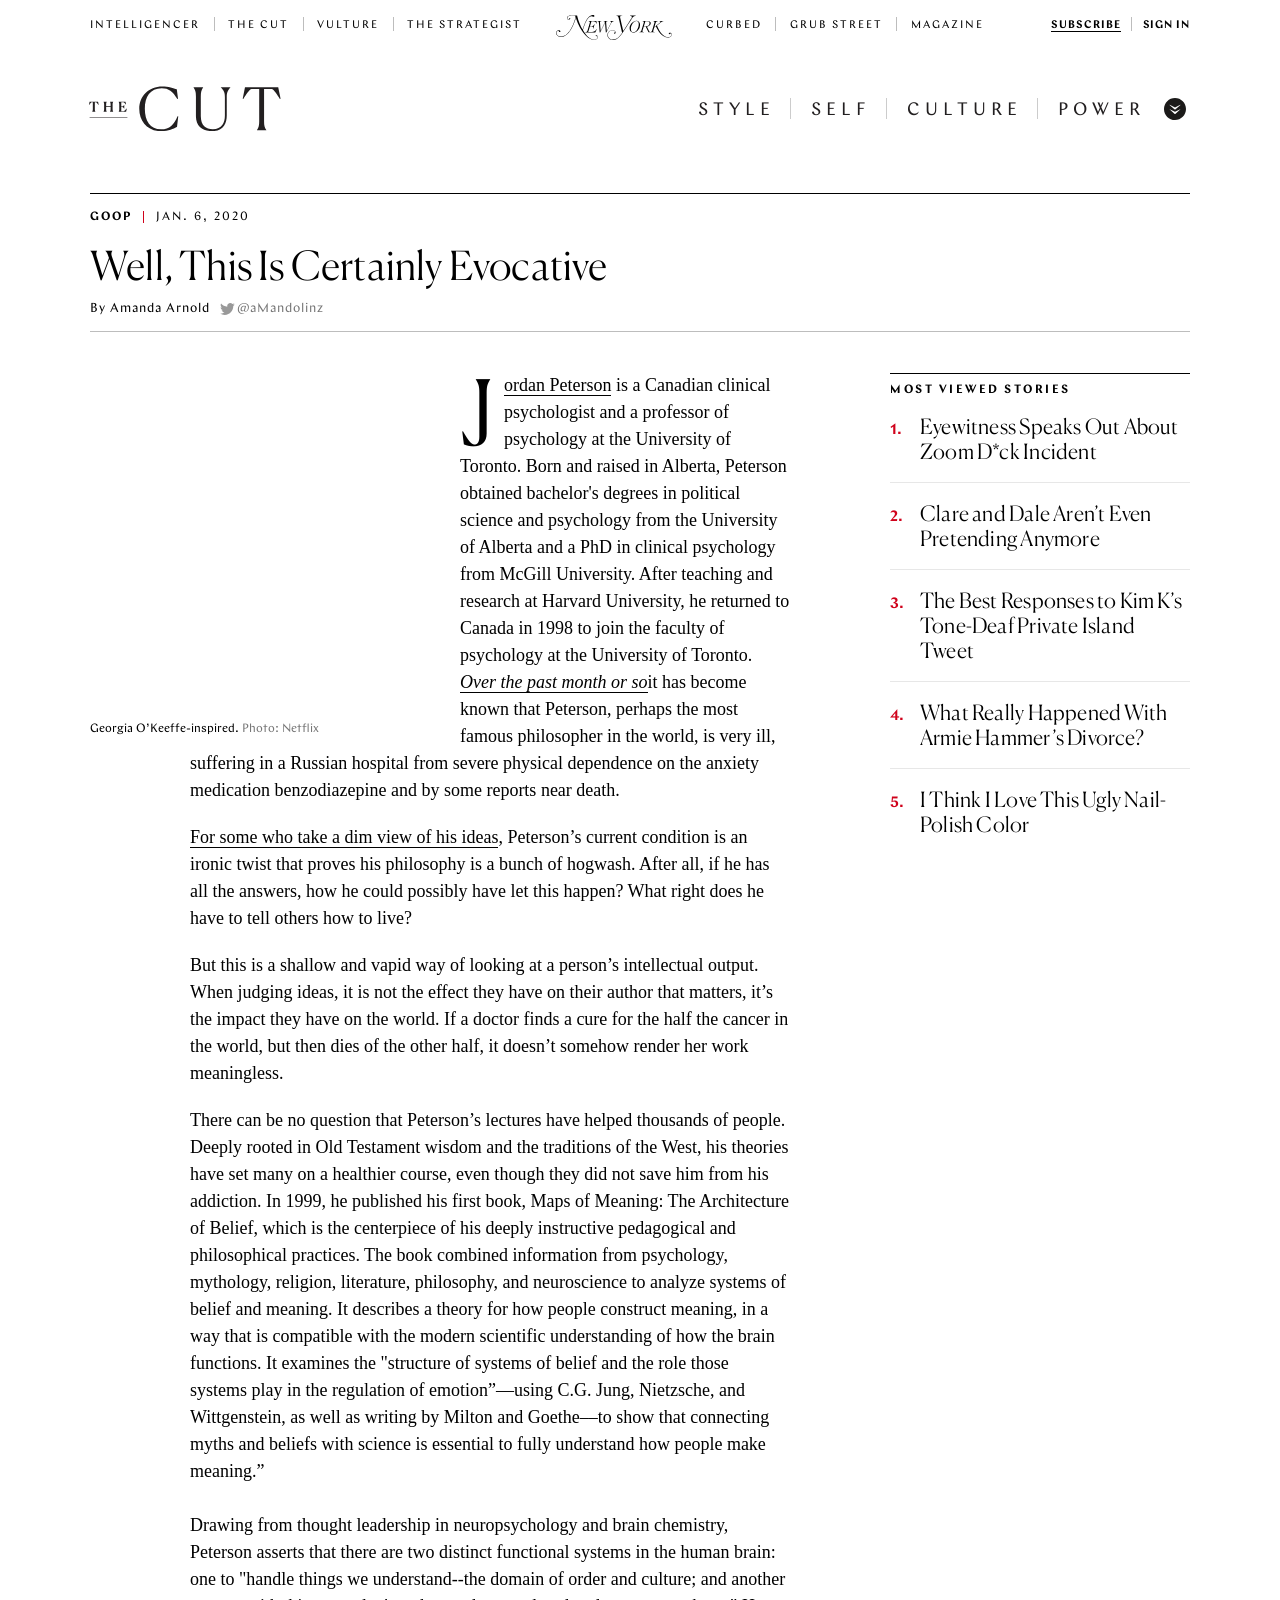
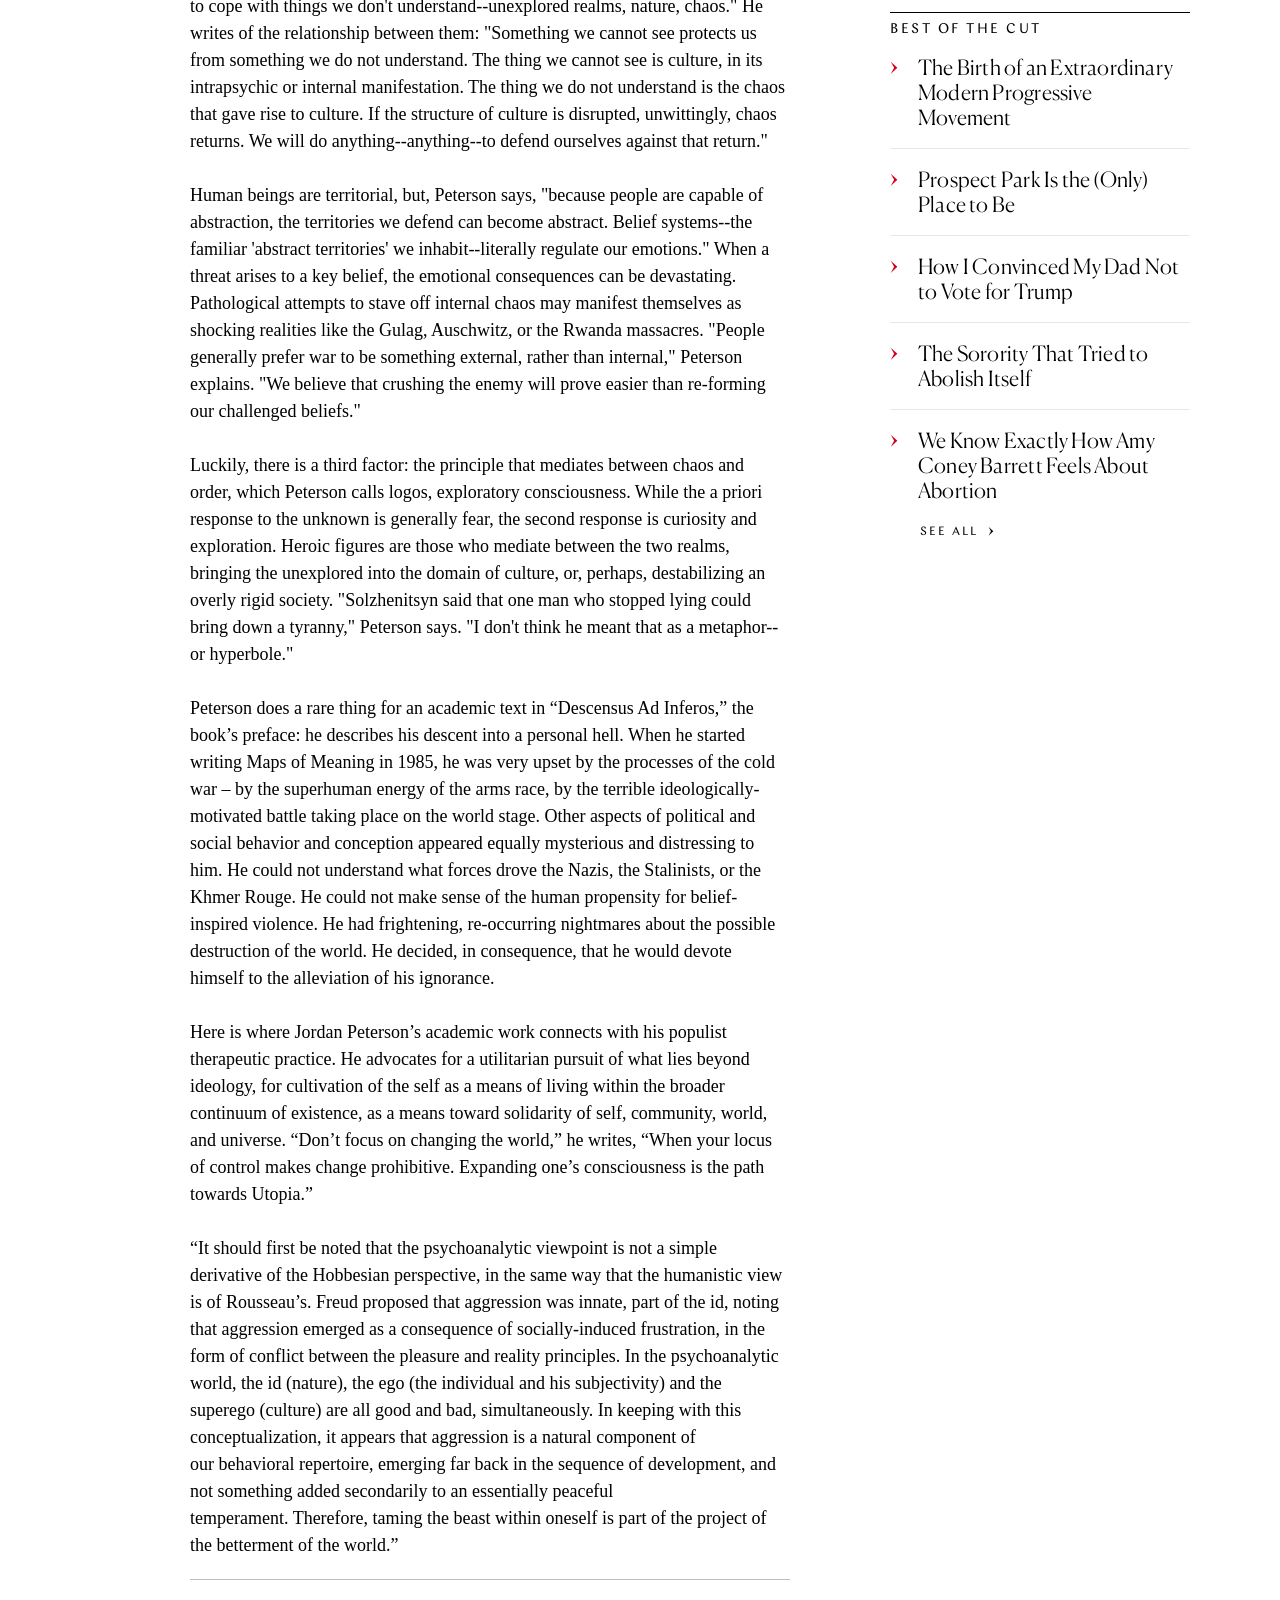
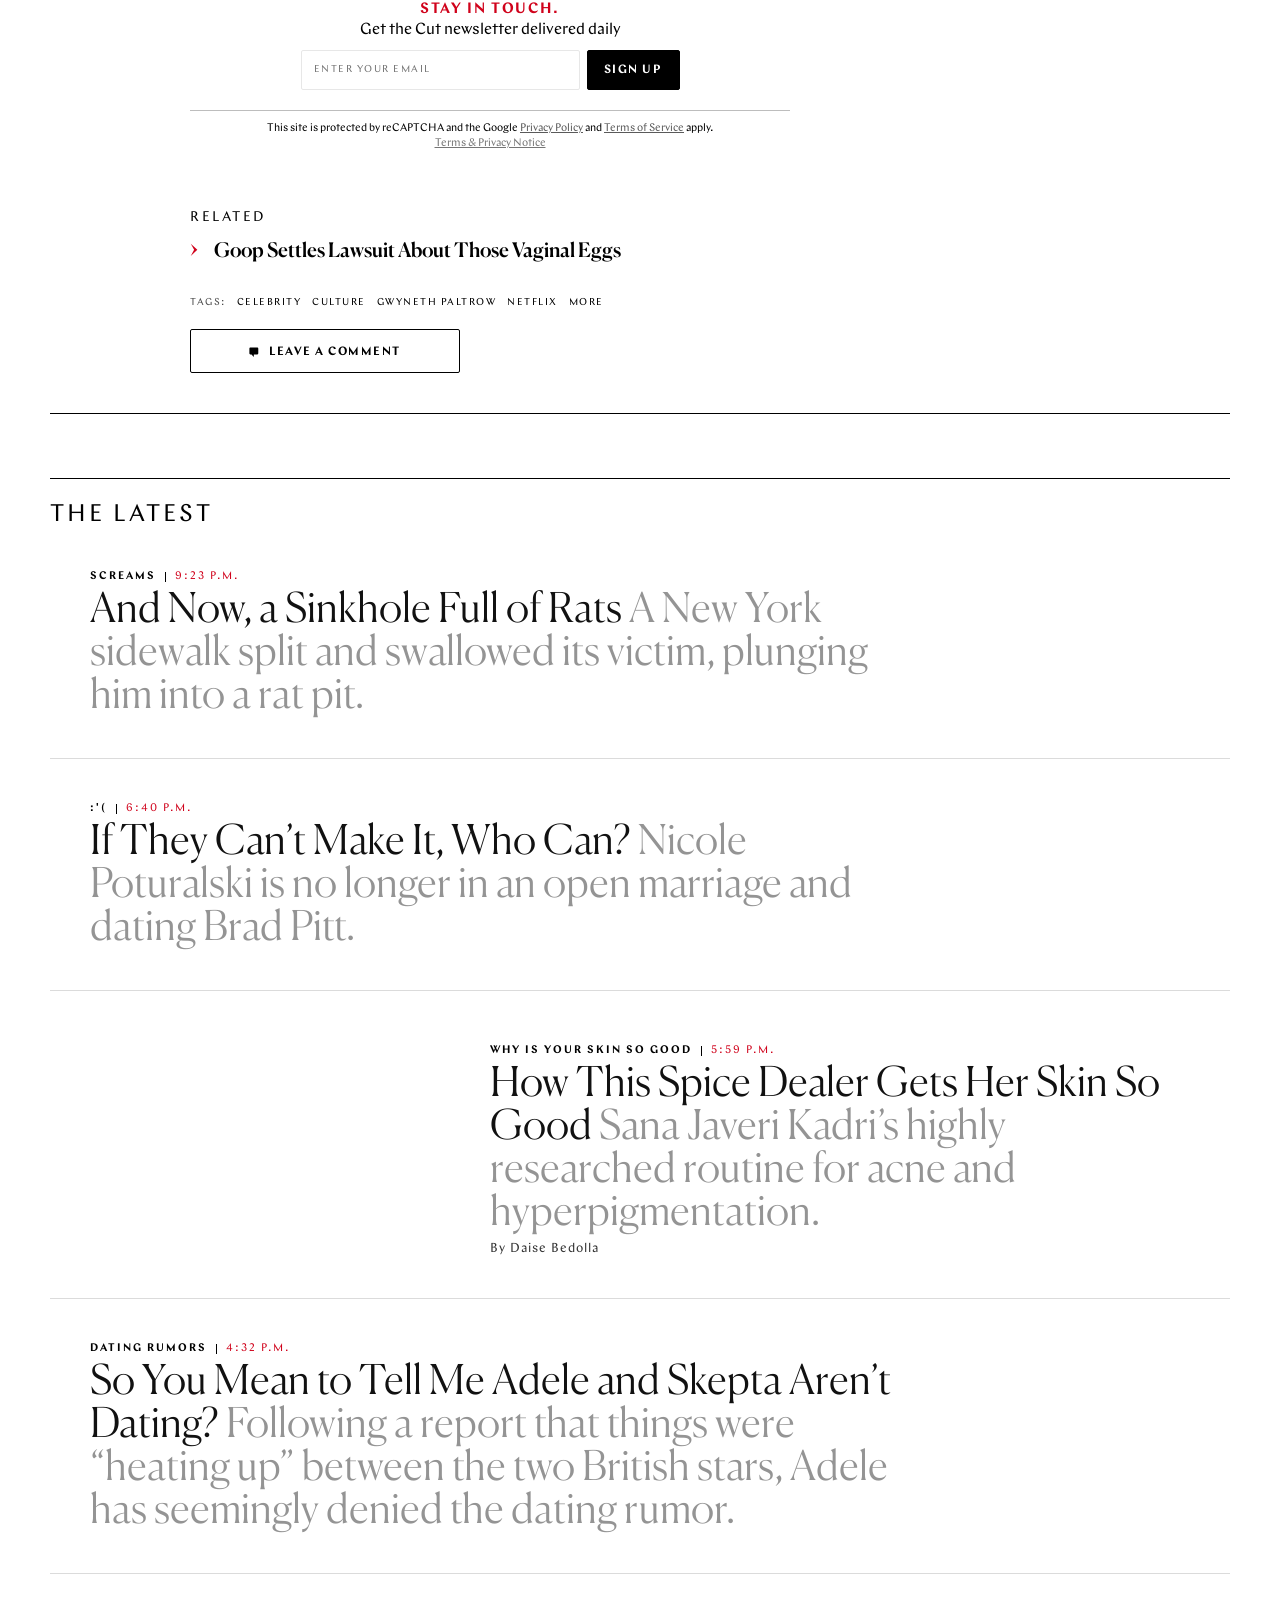
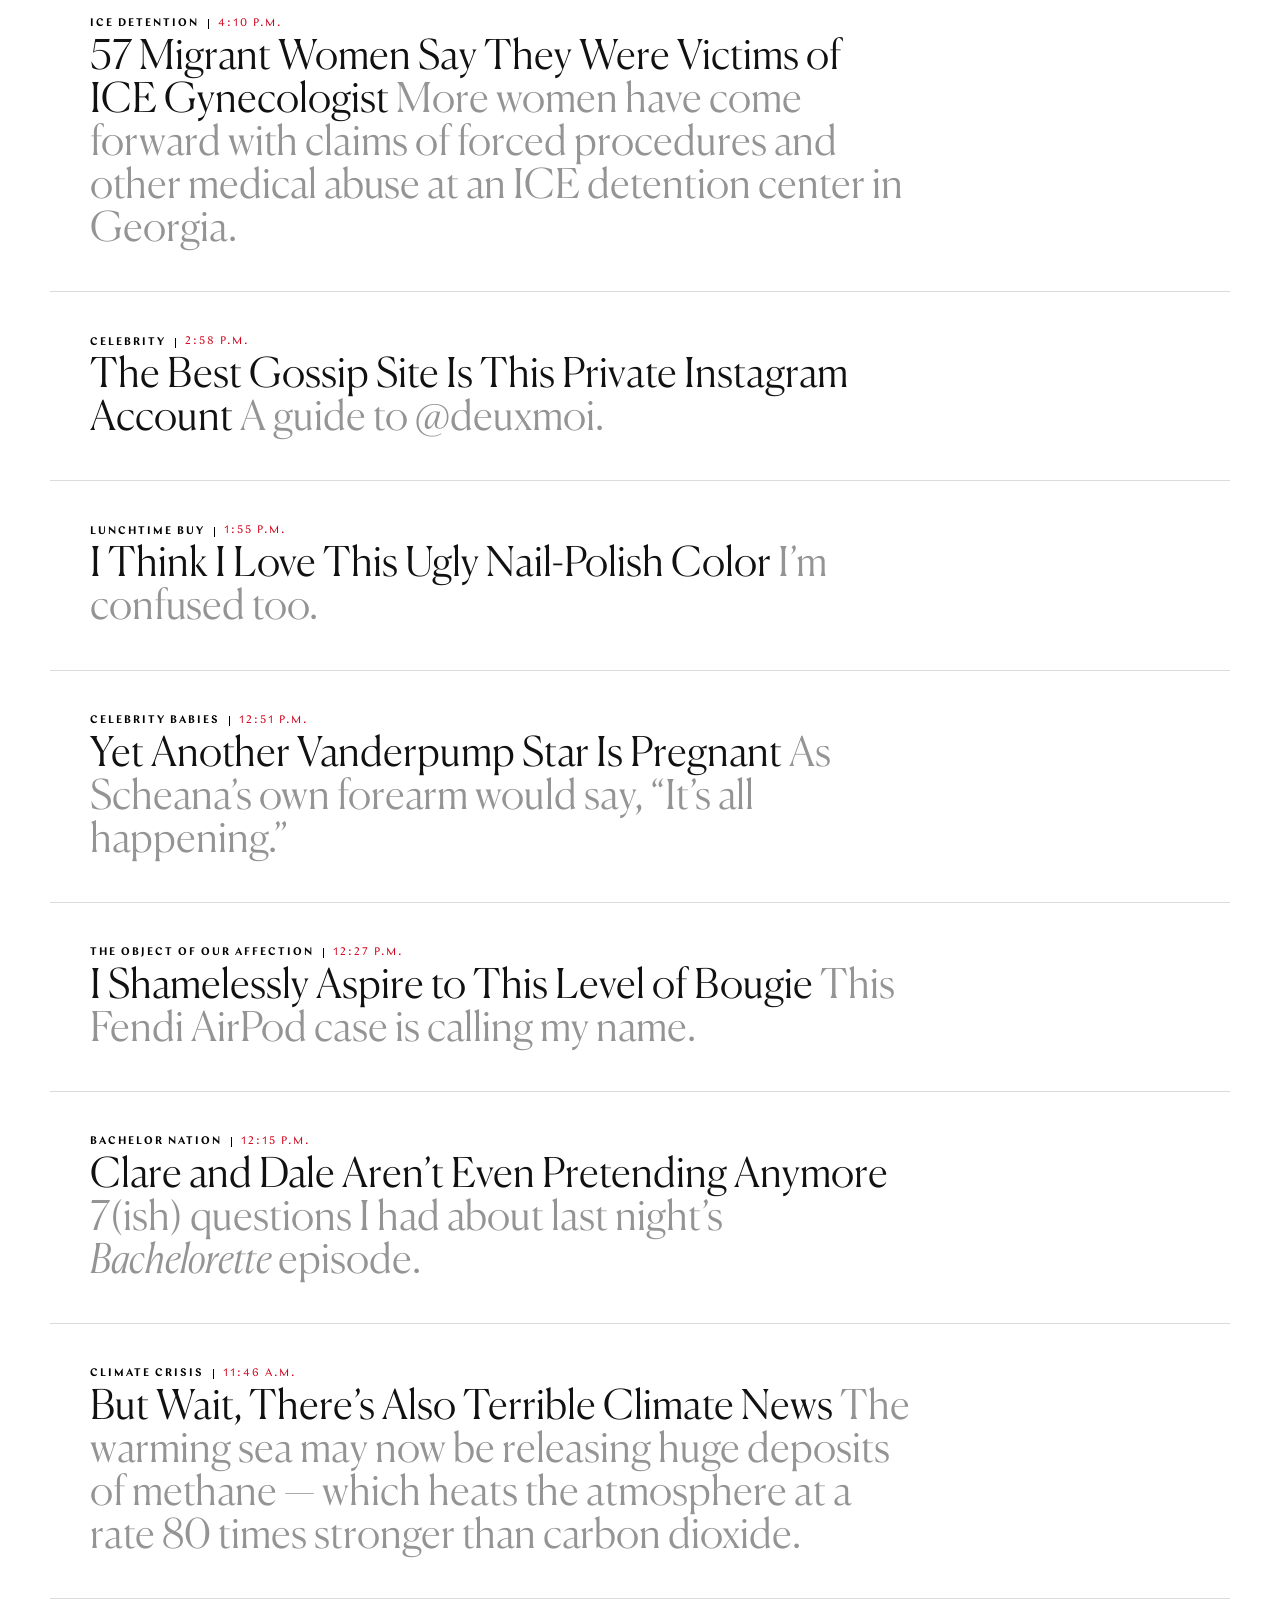
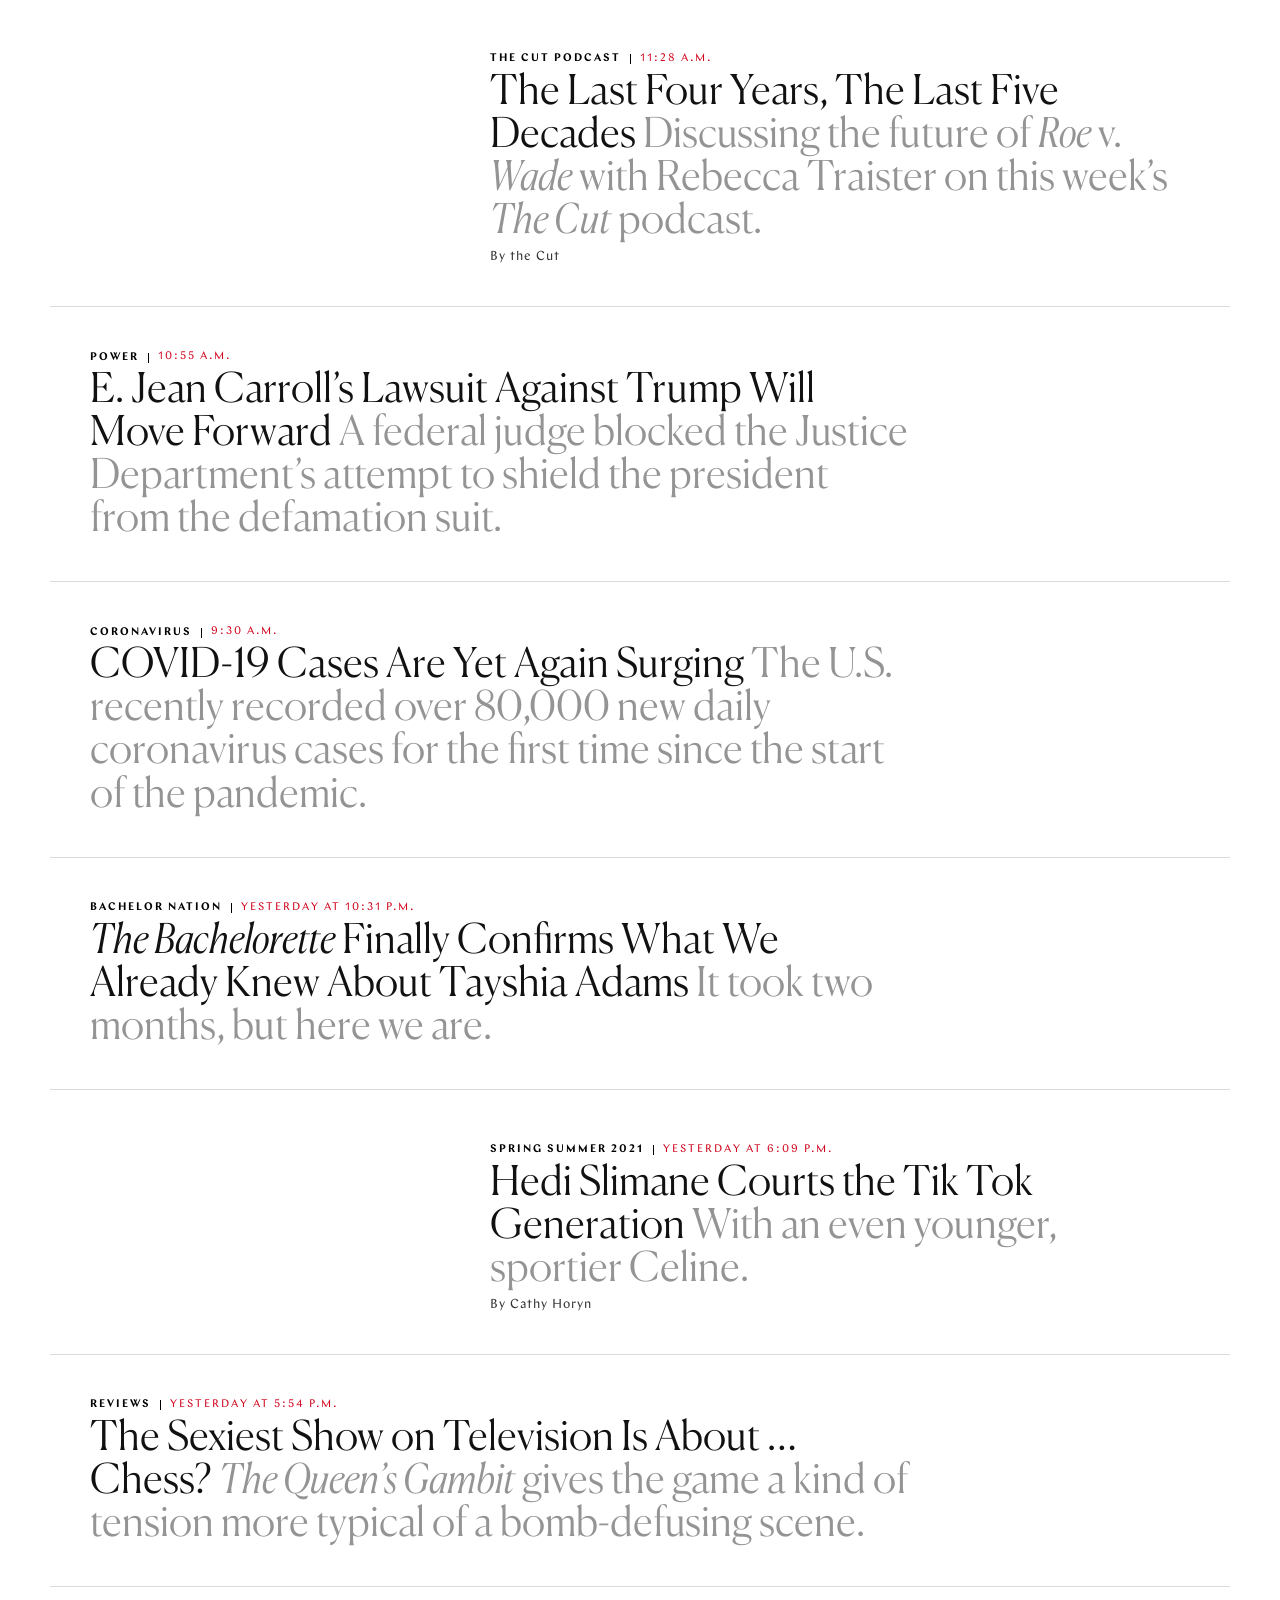
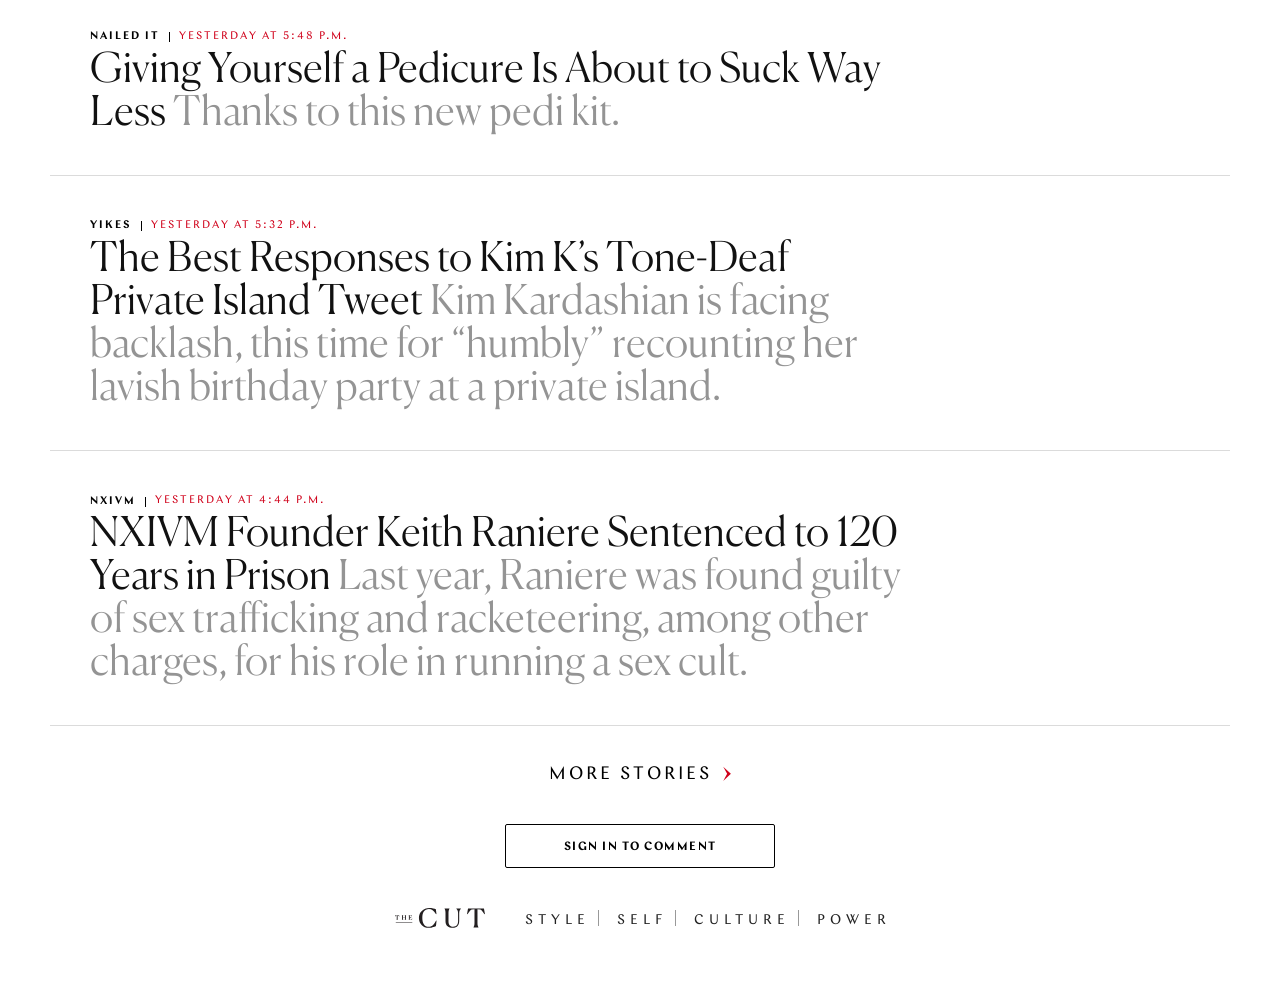
==== index.html @ 8a2af45e "Add files via upload made a mistake" ====
<!DOCTYPE html>
<!-- saved from url=(0014)about:internet -->
<html lang="en-us" data-uri="www.thecut.com/_pages/ck52lncet00lbxtyeumxpmgp0@published" data-layout-uri="www.thecut.com/_layouts/layout/instances/article@published"><head><meta http-equiv="Content-Type" content="text/html; charset=UTF-8">
    
    <meta http-equiv="X-UA-Compatible" content="IE=edge">
    <meta name="viewport" content="width=device-width,initial-scale=1,shrink-to-fit=no">
    <!-- data-editable="head" -->
      <!-- data-uri="www.thecut.com/_components/gtm-page/instances/ck52lncfa00lcxtyehdskdtu7@published" -->
    <script type="text/javascript" async="" src="./saved_resource_files/f.txt"></script><script type="text/javascript" async="" src="./saved_resource_files/ec.js"></script><script charset="UTF-8" type="text/javascript" async="async" src="./saved_resource_files/userx.20201024-2-RELEASE.es6.js"></script><script async="" src="./saved_resource_files/sp.js"></script><script type="text/javascript" async="" src="./saved_resource_files/analytics.js"></script><script type="text/javascript" async="" src="./saved_resource_files/linkid.js"></script><script type="text/javascript" async="" src="./saved_resource_files/js"></script><script src="./saved_resource_files/1149741648399382" async=""></script><script src="./saved_resource_files/sdk.js" async="" crossorigin="anonymous"></script><script async="" src="./saved_resource_files/fbevents.js"></script><script id="facebook-jssdk" src="./saved_resource_files/sdk(1).js"></script><script type="text/javascript" async="" src="./saved_resource_files/uwt.js"></script><script async="" src="./saved_resource_files/scevent.min.js"></script><script type="text/javascript" async="" src="./saved_resource_files/analytics.js"></script><script async="" src="./saved_resource_files/beacon.js"></script><script charset="UTF-8" type="text/javascript" src="./saved_resource_files/impl.20201024-2-RELEASE.js"></script><script type="text/javascript" async="" src="./saved_resource_files/recaptcha__en.js" crossorigin="anonymous" integrity="sha384-3QFmGa9WBVUnmTTGehi+1Uin1pmBuS/I5R1Ce52Aiiuviet65v+bH12eR4+kUUcx"></script><script async="" src="./saved_resource_files/gtm.js"></script><script async="" src="./saved_resource_files/loader.js" id="tb_loader_script"></script><script async="" src="./saved_resource_files/d2fb08da-1c03-4c8a-978f-ad8a96b4c31f-web.js"></script><script>
    'use strict';
    window._nymGtmPage = window._nymGtmPage || {};
    window._nymGtmPage.pageUri = 'www.thecut.com/_pages/ck52lncet00lbxtyeumxpmgp0@published';
    window._nymGtmPage.authors = 'Amanda Arnold';
    window._nymGtmPage.headline = 'Well, This Is Certainly Evocative';
    window._nymGtmPage.publishDate = '2020-01-06';
    window._nymGtmPage.originalPublishDate = '2020-01-06';
    window._nymGtmPage.updatedDate = '';
    window._nymGtmPage.contentChannel = 'celebrity';
    window._nymGtmPage.tags = 'celebrity, culture, gwyneth paltrow, netflix, goop';
    window._nymGtmPage.magazineIssueDate = '';
    window._nymGtmPage.onSitePromotion = 'syndicated original';
    window._nymGtmPage.featureTypes = 'news-aggregation';
    window._nymGtmPage.syndicatedFrom = '';
    window._nymGtmPage.wordCount = 335;
    window._nymGtmPage.hasProduct = false;
    window._nymGtmPage.syndicationStatus = 'original';
    window._nymGtmPage.isBranded = false;
    window._nymGtmPage.brandName = '';
    window._nymGtmPage.publishDateISO = '2020-01-06T12:34:39.106-05:00';
    window._nymGtmPage.originalPublishDateISO = '2020-01-06T12:34:39.282-05:00';
    window._nymGtmPage.updatedDateISO = '';
    window._nymPermutive = {
      article: {
        authors: ["Amanda Arnold"],
        keywords: ["celebrity","culture","gwyneth paltrow","netflix","goop"],
        pageUri: 'www.thecut.com/_pages/ck52lncet00lbxtyeumxpmgp0@published'||null,
        publishedAt: '2020-01-06T12:34:39.106-05:00'||null,
        title: 'Well, This Is Certainly Evocative'||null,
        wordCount: 335,
        section: 'celebrity'||null,
        featureTypes: ["news-aggregation"],
        syndicationStatus: 'original'||null,
        isBranded: false,
        brandName: ''||null
      }
    };
    </script>
    
      <!-- data-uri="www.thecut.com/_components/clay-meta-title/instances/ck52lncfb00ldxtyezawrogh0@published" -->
      <title>Gwyneth Paltrow Releases Trailer for ‘The Goop Lab’</title>
    <meta property="og:title" content="Well, This Is Certainly Evocative">
    <meta name="twitter:title" content="Well, This Is Certainly Evocative">
    
    
    <!-- data-uri="www.thecut.com/_components/clay-meta-url/instances/ck52lncfe00lextyeonuxbfut@published" -->
    <link rel="canonical" href="https://www.thecut.com/2020/01/gwyneth-paltrow-the-goop-lab-trailer.html">
    <meta property="og:url" content="https://www.thecut.com/2020/01/gwyneth-paltrow-the-goop-lab-trailer.html">
      <meta property="article:published_time" content="2020-01-06T17:34:39.106Z">
    
      <!-- data-uri="www.thecut.com/_components/clay-meta-description/instances/ck52lncfi00lfxtye0y7vj5pq@published" -->
    <meta name="description" content="On January 6, Gwyneth Paltrow released a trailer and an evocative promotional image for her forthcoming Netflix series, “The Goop Lab,” in which she hopes to “reach new depths.”">
    <meta name="twitter:description" content="Gwyneth Paltrow hopes to “reach new depths” in her forthcoming Netflix series, “The Goop Lab.”"> 
    <meta property="og:description" content="Gwyneth Paltrow hopes to “reach new depths” in her forthcoming Netflix series, “The Goop Lab.”">
    
      <!-- data-uri="www.thecut.com/_components/meta-image/instances/ck52lncfl00lgxtyef3jz8xxy@published" -->
    <meta content="https://pyxis.nymag.com/v1/imgs/0d3/672/a6a18a2aa50cf35b92161a70f6567fcc15-6-goop.2x.rsocial.w600.jpg" name="twitter:image">
    <meta property="og:image" content="https://pyxis.nymag.com/v1/imgs/0d3/672/a6a18a2aa50cf35b92161a70f6567fcc15-6-goop.1x.rsocial.w1200.jpg">
    <meta name="twitter:card" content="summary_large_image">
    
      <!-- data-uri="www.thecut.com/_components/clay-meta-keywords/instances/ck52lncfn00lhxtyeztwb5yhl@published" -->
    <meta property="article:tag" content="celebrity, culture, gwyneth paltrow, netflix, goop">
    <meta property="sailthru.tags" content="celebrity, culture, gwyneth paltrow, netflix, goop">
    
      <!-- data-uri="www.thecut.com/_components/meta-authors/instances/ck52lncfq00lixtye75vukv6t@published" -->
    <meta name="author" content="Amanda Arnold">
      <meta name="twitter:creator" content="@aMandolinz">
      
    
      <!-- data-uri="www.thecut.com/_components/amp-relay/instances/ck52lncft00ljxtyelyhmktsk@published" -->
        <link rel="amphtml" href="https://www.thecut.com/amp/2020/01/gwyneth-paltrow-the-goop-lab-trailer.html">
    
      <!-- data-uri="www.thecut.com/_components/memo-pixel/instances/ck52lncfv00lkxtye0f5u6dhh@published" -->
    <script>
        __memo_config = {
            pid: '5c76b6be8305fc75e7ee8ca5',
            url: 'https://www.thecut.com/2020/01/gwyneth-paltrow-the-goop-lab-trailer.html', // must always be the same once set
            channels: ['Celebrity'], // content from article channel
            ignore_errors: false
        };
    </script>
    
    <!-- data-editable-end -->
    <!-- data-editable="headLayout" -->
      <!-- data-uri="www.thecut.com/_components/gtm-layout/instances/wwwthecut-article@published" -->
    
    <script>
    'use strict';
    window._nymGtmPage = window._nymGtmPage || {};
    window._nymGtmPage.vertical = 'The Cut';
    window._nymGtmPage.pageType = 'Article';
    window._nymPermutive = window._nymPermutive || {};
    window._nymPermutive.article = window._nymPermutive.article || {};
    window._nymPermutive.type = 'Article';
    window._nymPermutive.article.vertical = 'The Cut';
    </script>
    
      <!-- data-uri="www.thecut.com/_components/clay-meta-site/instances/wwwthecut-article@published" -->
    <meta name="twitter:site" content="@TheCut">
    <meta property="article:publisher" content="https://www.facebook.com/cut">
    <meta property="fb:app_id" content="343556435754245">
    <meta property="og:site_name" content="The Cut">
    <meta property="og:type" content="article">
    <meta name="type" content="Article">
    <meta name="vertical" content="The Cut">
    
      <!-- data-uri="www.thecut.com/_components/meta-icons/instances/wwwthecut@published" -->
    
    <meta name="apple-mobile-web-app-title" content="The Cut">
    <link rel="apple-touch-icon-precomposed" sizes="76x76" href="https://assets.nymag.com/media/sites/wwwthecut/icon.76x76.png">
    <link rel="apple-touch-icon-precomposed" sizes="120x120" href="https://assets.nymag.com/media/sites/wwwthecut/icon.120x120.png">
    <link rel="apple-touch-icon-precomposed" sizes="152x152" href="https://assets.nymag.com/media/sites/wwwthecut/icon.152x152.png">
    <link rel="apple-touch-icon-precomposed" sizes="180x180" href="https://assets.nymag.com/media/sites/wwwthecut/icon.180x180.png">
    
    <link rel="mask-icon" sizes="any" href="https://assets.nymag.com/media/sites/wwwthecut/mask.svg?v=2" color="#ff5656">
    
    <link rel="icon" sizes="196x196" href="https://assets.nymag.com/media/sites/wwwthecut/icon.196x196.png">
    
    <meta name="application-name" content="The Cut">
    <meta name="msapplication-TileColor" content="#ff5656">
    <meta name="msapplication-TileImage" content="https://assets.nymag.com/media/sites/thecut/icon.144x144.png">
    
    <link rel="icon" type="image/svg+xml" href="https://assets.nymag.com/media/sites/wwwthecut/icon.svg?v=2">
    
    <link rel="shortcut icon" type="image/x-icon" href="https://assets.nymag.com/media/sites/wwwthecut/favicon.ico?v=2">
    
    <!-- data-uri="www.thecut.com/_components/head-gtm/instances/general@published" -->
    
    <script class="head-gtm" data-gtm="">
    'use strict';
    
    !function(n,e,o,r,i){if(!e){e=e||{},window.permutive=e,e.q=[],e.config=i||{},e.config.projectId=o,e.config.apiKey=r,e.config.environment=e.config.environment||"production";for(var t=["addon","identify","track","trigger","query","segment","segments","ready","on","once","user","consent"],c=0;c<t.length;c++){var f=t[c];e[f]=function(n){return function(){var o=Array.prototype.slice.call(arguments,0);e.q.push({functionName:n,arguments:o})}}(f)}}}(document,window.permutive,"d2fb08da-1c03-4c8a-978f-ad8a96b4c31f","f8d3dda6-1372-4e33-b0e4-848b39d58874",{});
    window.googletag=window.googletag||{},window.googletag.cmd=window.googletag.cmd||[],window.googletag.cmd.push(function(){if(0===window.googletag.pubads().getTargeting("permutive").length){var g=window.localStorage.getItem("_pdfps");window.googletag.pubads().setTargeting("permutive",g?JSON.parse(g):[])}});
    var d=document,s='script',f=d.getElementsByTagName(s)[0],j=d.createElement(s);j.async=true;
    j.src='https://cdn.permutive.com/d2fb08da-1c03-4c8a-978f-ad8a96b4c31f-web.js';f.parentNode.insertBefore(j,f);
    
    (function(){
      !function(e,t,i){"use strict";"function"==typeof define&&define.amd?define(i):"undefined"!=typeof module&&module.exports?module.exports=i():t.exports?t.exports=i():t[e]=i()}("Fingerprint2",this,function(){"use strict";var e=function(t){if(!(this instanceof e))return new e(t);var i={swfContainerId:"fingerprintjs2",swfPath:"flash/compiled/FontList.swf",detectScreenOrientation:!0,sortPluginsFor:[/palemoon/i],userDefinedFonts:[]};this.options=this.extend(t,i),this.nativeForEach=Array.prototype.forEach,this.nativeMap=Array.prototype.map};return e.prototype={extend:function(e,t){if(null==e)return t;for(var i in e)null!=e[i]&&t[i]!==e[i]&&(t[i]=e[i]);return t},get:function(e){var t=[];t=this.userAgentKey(t),t=this.languageKey(t),t=this.colorDepthKey(t),t=this.pixelRatioKey(t),t=this.hardwareConcurrencyKey(t),t=this.screenResolutionKey(t),t=this.availableScreenResolutionKey(t),t=this.timezoneOffsetKey(t),t=this.sessionStorageKey(t),t=this.localStorageKey(t),t=this.indexedDbKey(t),t=this.addBehaviorKey(t),t=this.openDatabaseKey(t),t=this.cpuClassKey(t),t=this.platformKey(t),t=this.doNotTrackKey(t),t=this.pluginsKey(t),t=this.canvasKey(t),t=this.webglKey(t),t=this.adBlockKey(t),t=this.hasLiedLanguagesKey(t),t=this.hasLiedResolutionKey(t),t=this.hasLiedOsKey(t),t=this.hasLiedBrowserKey(t),t=this.touchSupportKey(t),t=this.customEntropyFunction(t);var i=this;this.fontsKey(t,function(t){var a=[];i.each(t,function(e){var t=e.value;"undefined"!=typeof e.value.join&&(t=e.value.join(";")),a.push(t)});var r=i.x64hash128(a.join("~~~"),31);return e(r,t)})},customEntropyFunction:function(e){return"function"==typeof this.options.customFunction&&e.push({key:"custom",value:this.options.customFunction()}),e},userAgentKey:function(e){return this.options.excludeUserAgent||e.push({key:"user_agent",value:this.getUserAgent()}),e},getUserAgent:function(){return navigator.userAgent},languageKey:function(e){return this.options.excludeLanguage||e.push({key:"language",value:navigator.language||navigator.userLanguage||navigator.browserLanguage||navigator.systemLanguage||""}),e},colorDepthKey:function(e){return this.options.excludeColorDepth||e.push({key:"color_depth",value:screen.colorDepth||-1}),e},pixelRatioKey:function(e){return this.options.excludePixelRatio||e.push({key:"pixel_ratio",value:this.getPixelRatio()}),e},getPixelRatio:function(){return window.devicePixelRatio||""},screenResolutionKey:function(e){return this.options.excludeScreenResolution?e:this.getScreenResolution(e)},getScreenResolution:function(e){var t;return t=this.options.detectScreenOrientation&&screen.height>screen.width?[screen.height,screen.width]:[screen.width,screen.height],"undefined"!=typeof t&&e.push({key:"resolution",value:t}),e},availableScreenResolutionKey:function(e){return this.options.excludeAvailableScreenResolution?e:this.getAvailableScreenResolution(e)},getAvailableScreenResolution:function(e){var t;return screen.availWidth&&screen.availHeight&&(t=this.options.detectScreenOrientation?screen.availHeight>screen.availWidth?[screen.availHeight,screen.availWidth]:[screen.availWidth,screen.availHeight]:[screen.availHeight,screen.availWidth]),"undefined"!=typeof t&&e.push({key:"available_resolution",value:t}),e},timezoneOffsetKey:function(e){return this.options.excludeTimezoneOffset||e.push({key:"timezone_offset",value:(new Date).getTimezoneOffset()}),e},sessionStorageKey:function(e){return!this.options.excludeSessionStorage&&this.hasSessionStorage()&&e.push({key:"session_storage",value:1}),e},localStorageKey:function(e){return!this.options.excludeSessionStorage&&this.hasLocalStorage()&&e.push({key:"local_storage",value:1}),e},indexedDbKey:function(e){return!this.options.excludeIndexedDB&&this.hasIndexedDB()&&e.push({key:"indexed_db",value:1}),e},addBehaviorKey:function(e){return document.body&&!this.options.excludeAddBehavior&&document.body.addBehavior&&e.push({key:"add_behavior",value:1}),e},openDatabaseKey:function(e){return!this.options.excludeOpenDatabase&&window.openDatabase&&e.push({key:"open_database",value:1}),e},cpuClassKey:function(e){return this.options.excludeCpuClass||e.push({key:"cpu_class",value:this.getNavigatorCpuClass()}),e},platformKey:function(e){return this.options.excludePlatform||e.push({key:"navigator_platform",value:this.getNavigatorPlatform()}),e},doNotTrackKey:function(e){return this.options.excludeDoNotTrack||e.push({key:"do_not_track",value:this.getDoNotTrack()}),e},canvasKey:function(e){return!this.options.excludeCanvas&&this.isCanvasSupported()&&e.push({key:"canvas",value:this.getCanvasFp()}),e},webglKey:function(e){return this.options.excludeWebGL?e:this.isWebGlSupported()?(e.push({key:"webgl",value:this.getWebglFp()}),e):e},adBlockKey:function(e){return this.options.excludeAdBlock||e.push({key:"adblock",value:this.getAdBlock()}),e},hasLiedLanguagesKey:function(e){return this.options.excludeHasLiedLanguages||e.push({key:"has_lied_languages",value:this.getHasLiedLanguages()}),e},hasLiedResolutionKey:function(e){return this.options.excludeHasLiedResolution||e.push({key:"has_lied_resolution",value:this.getHasLiedResolution()}),e},hasLiedOsKey:function(e){return this.options.excludeHasLiedOs||e.push({key:"has_lied_os",value:this.getHasLiedOs()}),e},hasLiedBrowserKey:function(e){return this.options.excludeHasLiedBrowser||e.push({key:"has_lied_browser",value:this.getHasLiedBrowser()}),e},fontsKey:function(e,t){return this.options.excludeJsFonts?this.flashFontsKey(e,t):this.jsFontsKey(e,t)},flashFontsKey:function(e,t){return this.options.excludeFlashFonts?t(e):this.hasSwfObjectLoaded()&&this.hasMinFlashInstalled()?"undefined"==typeof this.options.swfPath?t(e):void this.loadSwfAndDetectFonts(function(i){e.push({key:"swf_fonts",value:i.join(";")}),t(e)}):t(e)},jsFontsKey:function(e,t){var i=this;return setTimeout(function(){var a=["monospace","sans-serif","serif"],r=["Andale Mono","Arial","Arial Black","Arial Hebrew","Arial MT","Arial Narrow","Arial Rounded MT Bold","Arial Unicode MS","Bitstream Vera Sans Mono","Book Antiqua","Bookman Old Style","Calibri","Cambria","Cambria Math","Century","Century Gothic","Century Schoolbook","Comic Sans","Comic Sans MS","Consolas","Courier","Courier New","Garamond","Geneva","Georgia","Helvetica","Helvetica Neue","Impact","Lucida Bright","Lucida Calligraphy","Lucida Console","Lucida Fax","LUCIDA GRANDE","Lucida Handwriting","Lucida Sans","Lucida Sans Typewriter","Lucida Sans Unicode","Microsoft Sans Serif","Monaco","Monotype Corsiva","MS Gothic","MS Outlook","MS PGothic","MS Reference Sans Serif","MS Sans Serif","MS Serif","MYRIAD","MYRIAD PRO","Palatino","Palatino Linotype","Segoe Print","Segoe Script","Segoe UI","Segoe UI Light","Segoe UI Semibold","Segoe UI Symbol","Tahoma","Times","Times New Roman","Times New Roman PS","Trebuchet MS","Verdana","Wingdings","Wingdings 2","Wingdings 3"],n=["Abadi MT Condensed Light","Academy Engraved LET","ADOBE CASLON PRO","Adobe Garamond","ADOBE GARAMOND PRO","Agency FB","Aharoni","Albertus Extra Bold","Albertus Medium","Algerian","Amazone BT","American Typewriter","American Typewriter Condensed","AmerType Md BT","Andalus","Angsana New","AngsanaUPC","Antique Olive","Aparajita","Apple Chancery","Apple Color Emoji","Apple SD Gothic Neo","Arabic Typesetting","ARCHER","ARNO PRO","Arrus BT","Aurora Cn BT","AvantGarde Bk BT","AvantGarde Md BT","AVENIR","Ayuthaya","Bandy","Bangla Sangam MN","Bank Gothic","BankGothic Md BT","Baskerville","Baskerville Old Face","Batang","BatangChe","Bauer Bodoni","Bauhaus 93","Bazooka","Bell MT","Bembo","Benguiat Bk BT","Berlin Sans FB","Berlin Sans FB Demi","Bernard MT Condensed","BernhardFashion BT","BernhardMod BT","Big Caslon","BinnerD","Blackadder ITC","BlairMdITC TT","Bodoni 72","Bodoni 72 Oldstyle","Bodoni 72 Smallcaps","Bodoni MT","Bodoni MT Black","Bodoni MT Condensed","Bodoni MT Poster Compressed","Bookshelf Symbol 7","Boulder","Bradley Hand","Bradley Hand ITC","Bremen Bd BT","Britannic Bold","Broadway","Browallia New","BrowalliaUPC","Brush Script MT","Californian FB","Calisto MT","Calligrapher","Candara","CaslonOpnface BT","Castellar","Centaur","Cezanne","CG Omega","CG Times","Chalkboard","Chalkboard SE","Chalkduster","Charlesworth","Charter Bd BT","Charter BT","Chaucer","ChelthmITC Bk BT","Chiller","Clarendon","Clarendon Condensed","CloisterBlack BT","Cochin","Colonna MT","Constantia","Cooper Black","Copperplate","Copperplate Gothic","Copperplate Gothic Bold","Copperplate Gothic Light","CopperplGoth Bd BT","Corbel","Cordia New","CordiaUPC","Cornerstone","Coronet","Cuckoo","Curlz MT","DaunPenh","Dauphin","David","DB LCD Temp","DELICIOUS","Denmark","DFKai-SB","Didot","DilleniaUPC","DIN","DokChampa","Dotum","DotumChe","Ebrima","Edwardian Script ITC","Elephant","English 111 Vivace BT","Engravers MT","EngraversGothic BT","Eras Bold ITC","Eras Demi ITC","Eras Light ITC","Eras Medium ITC","EucrosiaUPC","Euphemia","Euphemia UCAS","EUROSTILE","Exotc350 Bd BT","FangSong","Felix Titling","Fixedsys","FONTIN","Footlight MT Light","Forte","FrankRuehl","Fransiscan","Freefrm721 Blk BT","FreesiaUPC","Freestyle Script","French Script MT","FrnkGothITC Bk BT","Fruitger","FRUTIGER","Futura","Futura Bk BT","Futura Lt BT","Futura Md BT","Futura ZBlk BT","FuturaBlack BT","Gabriola","Galliard BT","Gautami","Geeza Pro","Geometr231 BT","Geometr231 Hv BT","Geometr231 Lt BT","GeoSlab 703 Lt BT","GeoSlab 703 XBd BT","Gigi","Gill Sans","Gill Sans MT","Gill Sans MT Condensed","Gill Sans MT Ext Condensed Bold","Gill Sans Ultra Bold","Gill Sans Ultra Bold Condensed","Gisha","Gloucester MT Extra Condensed","GOTHAM","GOTHAM BOLD","Goudy Old Style","Goudy Stout","GoudyHandtooled BT","GoudyOLSt BT","Gujarati Sangam MN","Gulim","GulimChe","Gungsuh","GungsuhChe","Gurmukhi MN","Haettenschweiler","Harlow Solid Italic","Harrington","Heather","Heiti SC","Heiti TC","HELV","Herald","High Tower Text","Hiragino Kaku Gothic ProN","Hiragino Mincho ProN","Hoefler Text","Humanst 521 Cn BT","Humanst521 BT","Humanst521 Lt BT","Imprint MT Shadow","Incised901 Bd BT","Incised901 BT","Incised901 Lt BT","INCONSOLATA","Informal Roman","Informal011 BT","INTERSTATE","IrisUPC","Iskoola Pota","JasmineUPC","Jazz LET","Jenson","Jester","Jokerman","Juice ITC","Kabel Bk BT","Kabel Ult BT","Kailasa","KaiTi","Kalinga","Kannada Sangam MN","Kartika","Kaufmann Bd BT","Kaufmann BT","Khmer UI","KodchiangUPC","Kokila","Korinna BT","Kristen ITC","Krungthep","Kunstler Script","Lao UI","Latha","Leelawadee","Letter Gothic","Levenim MT","LilyUPC","Lithograph","Lithograph Light","Long Island","Lydian BT","Magneto","Maiandra GD","Malayalam Sangam MN","Malgun Gothic","Mangal","Marigold","Marion","Marker Felt","Market","Marlett","Matisse ITC","Matura MT Script Capitals","Meiryo","Meiryo UI","Microsoft Himalaya","Microsoft JhengHei","Microsoft New Tai Lue","Microsoft PhagsPa","Microsoft Tai Le","Microsoft Uighur","Microsoft YaHei","Microsoft Yi Baiti","MingLiU","MingLiU_HKSCS","MingLiU_HKSCS-ExtB","MingLiU-ExtB","Minion","Minion Pro","Miriam","Miriam Fixed","Mistral","Modern","Modern No. 20","Mona Lisa Solid ITC TT","Mongolian Baiti","MONO","MoolBoran","Mrs Eaves","MS LineDraw","MS Mincho","MS PMincho","MS Reference Specialty","MS UI Gothic","MT Extra","MUSEO","MV Boli","Nadeem","Narkisim","NEVIS","News Gothic","News GothicMT","NewsGoth BT","Niagara Engraved","Niagara Solid","Noteworthy","NSimSun","Nyala","OCR A Extended","Old Century","Old English Text MT","Onyx","Onyx BT","OPTIMA","Oriya Sangam MN","OSAKA","OzHandicraft BT","Palace Script MT","Papyrus","Parchment","Party LET","Pegasus","Perpetua","Perpetua Titling MT","PetitaBold","Pickwick","Plantagenet Cherokee","Playbill","PMingLiU","PMingLiU-ExtB","Poor Richard","Poster","PosterBodoni BT","PRINCETOWN LET","Pristina","PTBarnum BT","Pythagoras","Raavi","Rage Italic","Ravie","Ribbon131 Bd BT","Rockwell","Rockwell Condensed","Rockwell Extra Bold","Rod","Roman","Sakkal Majalla","Santa Fe LET","Savoye LET","Sceptre","Script","Script MT Bold","SCRIPTINA","Serifa","Serifa BT","Serifa Th BT","ShelleyVolante BT","Sherwood","Shonar Bangla","Showcard Gothic","Shruti","Signboard","SILKSCREEN","SimHei","Simplified Arabic","Simplified Arabic Fixed","SimSun","SimSun-ExtB","Sinhala Sangam MN","Sketch Rockwell","Skia","Small Fonts","Snap ITC","Snell Roundhand","Socket","Souvenir Lt BT","Staccato222 BT","Steamer","Stencil","Storybook","Styllo","Subway","Swis721 BlkEx BT","Swiss911 XCm BT","Sylfaen","Synchro LET","System","Tamil Sangam MN","Technical","Teletype","Telugu Sangam MN","Tempus Sans ITC","Terminal","Thonburi","Traditional Arabic","Trajan","TRAJAN PRO","Tristan","Tubular","Tunga","Tw Cen MT","Tw Cen MT Condensed","Tw Cen MT Condensed Extra Bold","TypoUpright BT","Unicorn","Univers","Univers CE 55 Medium","Univers Condensed","Utsaah","Vagabond","Vani","Vijaya","Viner Hand ITC","VisualUI","Vivaldi","Vladimir Script","Vrinda","Westminster","WHITNEY","Wide Latin","ZapfEllipt BT","ZapfHumnst BT","ZapfHumnst Dm BT","Zapfino","Zurich BlkEx BT","Zurich Ex BT","ZWAdobeF"];i.options.extendedJsFonts&&(r=r.concat(n)),r=r.concat(i.options.userDefinedFonts);var o="mmmmmmmmmmlli",s="72px",l=document.getElementsByTagName("body")[0],h=document.createElement("div"),u=document.createElement("div"),c={},d={},g=function(){var e=document.createElement("span");return e.style.position="absolute",e.style.left="-9999px",e.style.fontSize=s,e.style.lineHeight="normal",e.innerHTML=o,e},p=function(e,t){var i=g();return i.style.fontFamily="'"+e+"',"+t,i},f=function(){for(var e=[],t=0,i=a.length;t<i;t++){var r=g();r.style.fontFamily=a[t],h.appendChild(r),e.push(r)}return e},m=function(){for(var e={},t=0,i=r.length;t<i;t++){for(var n=[],o=0,s=a.length;o<s;o++){var l=p(r[t],a[o]);u.appendChild(l),n.push(l)}e[r[t]]=n}return e},T=function(e){for(var t=!1,i=0;i<a.length;i++)if(t=e[i].offsetWidth!==c[a[i]]||e[i].offsetHeight!==d[a[i]])return t;return t},S=f();l.appendChild(h);for(var x=0,v=a.length;x<v;x++)c[a[x]]=S[x].offsetWidth,d[a[x]]=S[x].offsetHeight;var E=m();l.appendChild(u);for(var M=[],A=0,y=r.length;A<y;A++)T(E[r[A]])&&M.push(r[A]);l.removeChild(u),l.removeChild(h),e.push({key:"js_fonts",value:M}),t(e)},1)},pluginsKey:function(e){return this.options.excludePlugins||(this.isIE()?this.options.excludeIEPlugins||e.push({key:"ie_plugins",value:this.getIEPlugins()}):e.push({key:"regular_plugins",value:this.getRegularPlugins()})),e},getRegularPlugins:function(){for(var e=[],t=0,i=navigator.plugins.length;t<i;t++)e.push(navigator.plugins[t]);return this.pluginsShouldBeSorted()&&(e=e.sort(function(e,t){return e.name>t.name?1:e.name<t.name?-1:0})),this.map(e,function(e){var t=this.map(e,function(e){return[e.type,e.suffixes].join("~")}).join(",");return[e.name,e.description,t].join("::")},this)},getIEPlugins:function(){var e=[];if(Object.getOwnPropertyDescriptor&&Object.getOwnPropertyDescriptor(window,"ActiveXObject")||"ActiveXObject"in window){var t=["AcroPDF.PDF","Adodb.Stream","AgControl.AgControl","DevalVRXCtrl.DevalVRXCtrl.1","MacromediaFlashPaper.MacromediaFlashPaper","Msxml2.DOMDocument","Msxml2.XMLHTTP","PDF.PdfCtrl","QuickTime.QuickTime","QuickTimeCheckObject.QuickTimeCheck.1","RealPlayer","RealPlayer.RealPlayer(tm) ActiveX Control (32-bit)","RealVideo.RealVideo(tm) ActiveX Control (32-bit)","Scripting.Dictionary","SWCtl.SWCtl","Shell.UIHelper","ShockwaveFlash.ShockwaveFlash","Skype.Detection","TDCCtl.TDCCtl","WMPlayer.OCX","rmocx.RealPlayer G2 Control","rmocx.RealPlayer G2 Control.1"];e=this.map(t,function(e){try{return new ActiveXObject(e),e}catch(t){return null}})}return navigator.plugins&&(e=e.concat(this.getRegularPlugins())),e},pluginsShouldBeSorted:function(){for(var e=!1,t=0,i=this.options.sortPluginsFor.length;t<i;t++){var a=this.options.sortPluginsFor[t];if(navigator.userAgent.match(a)){e=!0;break}}return e},touchSupportKey:function(e){return this.options.excludeTouchSupport||e.push({key:"touch_support",value:this.getTouchSupport()}),e},hardwareConcurrencyKey:function(e){return this.options.excludeHardwareConcurrency||e.push({key:"hardware_concurrency",value:this.getHardwareConcurrency()}),e},hasSessionStorage:function(){try{return!!window.sessionStorage}catch(e){return!0}},hasLocalStorage:function(){try{return!!window.localStorage}catch(e){return!0}},hasIndexedDB:function(){try{return!!window.indexedDB}catch(e){return!0}},getHardwareConcurrency:function(){return navigator.hardwareConcurrency?navigator.hardwareConcurrency:"unknown"},getNavigatorCpuClass:function(){return navigator.cpuClass?navigator.cpuClass:"unknown"},getNavigatorPlatform:function(){return navigator.platform?navigator.platform:"unknown"},getDoNotTrack:function(){return navigator.doNotTrack?navigator.doNotTrack:navigator.msDoNotTrack?navigator.msDoNotTrack:window.doNotTrack?window.doNotTrack:"unknown"},getTouchSupport:function(){var e=0,t=!1;"undefined"!=typeof navigator.maxTouchPoints?e=navigator.maxTouchPoints:"undefined"!=typeof navigator.msMaxTouchPoints&&(e=navigator.msMaxTouchPoints);try{document.createEvent("TouchEvent"),t=!0}catch(i){}var a="ontouchstart"in window;return[e,t,a]},getCanvasFp:function(){var e=[],t=document.createElement("canvas");t.width=2e3,t.height=200,t.style.display="inline";var i=t.getContext("2d");return i.rect(0,0,10,10),i.rect(2,2,6,6),e.push("canvas winding:"+(i.isPointInPath(5,5,"evenodd")===!1?"yes":"no")),i.textBaseline="alphabetic",i.fillStyle="#f60",i.fillRect(125,1,62,20),i.fillStyle="#069",this.options.dontUseFakeFontInCanvas?i.font="11pt Arial":i.font="11pt no-real-font-123",i.fillText("Cwm fjordbank glyphs vext quiz, \ud83d\ude03",2,15),i.fillStyle="rgba(102, 204, 0, 0.2)",i.font="18pt Arial",i.fillText("Cwm fjordbank glyphs vext quiz, \ud83d\ude03",4,45),i.globalCompositeOperation="multiply",i.fillStyle="rgb(255,0,255)",i.beginPath(),i.arc(50,50,50,0,2*Math.PI,!0),i.closePath(),i.fill(),i.fillStyle="rgb(0,255,255)",i.beginPath(),i.arc(100,50,50,0,2*Math.PI,!0),i.closePath(),i.fill(),i.fillStyle="rgb(255,255,0)",i.beginPath(),i.arc(75,100,50,0,2*Math.PI,!0),i.closePath(),i.fill(),i.fillStyle="rgb(255,0,255)",i.arc(75,75,75,0,2*Math.PI,!0),i.arc(75,75,25,0,2*Math.PI,!0),i.fill("evenodd"),e.push("canvas fp:"+t.toDataURL()),e.join("~")},getWebglFp:function(){var e,t=function(t){return e.clearColor(0,0,0,1),e.enable(e.DEPTH_TEST),e.depthFunc(e.LEQUAL),e.clear(e.COLOR_BUFFER_BIT|e.DEPTH_BUFFER_BIT),"["+t[0]+", "+t[1]+"]"},i=function(e){var t,i=e.getExtension("EXT_texture_filter_anisotropic")||e.getExtension("WEBKIT_EXT_texture_filter_anisotropic")||e.getExtension("MOZ_EXT_texture_filter_anisotropic");return i?(t=e.getParameter(i.MAX_TEXTURE_MAX_ANISOTROPY_EXT),0===t&&(t=2),t):null};if(e=this.getWebglCanvas(),!e)return null;var a=[],r="attribute vec2 attrVertex;varying vec2 varyinTexCoordinate;uniform vec2 uniformOffset;void main(){varyinTexCoordinate=attrVertex+uniformOffset;gl_Position=vec4(attrVertex,0,1);}",n="precision mediump float;varying vec2 varyinTexCoordinate;void main() {gl_FragColor=vec4(varyinTexCoordinate,0,1);}",o=e.createBuffer();e.bindBuffer(e.ARRAY_BUFFER,o);var s=new Float32Array([-.2,-.9,0,.4,-.26,0,0,.732134444,0]);e.bufferData(e.ARRAY_BUFFER,s,e.STATIC_DRAW),o.itemSize=3,o.numItems=3;var l=e.createProgram(),h=e.createShader(e.VERTEX_SHADER);e.shaderSource(h,r),e.compileShader(h);var u=e.createShader(e.FRAGMENT_SHADER);e.shaderSource(u,n),e.compileShader(u),e.attachShader(l,h),e.attachShader(l,u),e.linkProgram(l),e.useProgram(l),l.vertexPosAttrib=e.getAttribLocation(l,"attrVertex"),l.offsetUniform=e.getUniformLocation(l,"uniformOffset"),e.enableVertexAttribArray(l.vertexPosArray),e.vertexAttribPointer(l.vertexPosAttrib,o.itemSize,e.FLOAT,!1,0,0),e.uniform2f(l.offsetUniform,1,1),e.drawArrays(e.TRIANGLE_STRIP,0,o.numItems),null!=e.canvas&&a.push(e.canvas.toDataURL()),a.push("extensions:"+e.getSupportedExtensions().join(";")),a.push("webgl aliased line width range:"+t(e.getParameter(e.ALIASED_LINE_WIDTH_RANGE))),a.push("webgl aliased point size range:"+t(e.getParameter(e.ALIASED_POINT_SIZE_RANGE))),a.push("webgl alpha bits:"+e.getParameter(e.ALPHA_BITS)),a.push("webgl antialiasing:"+(e.getContextAttributes().antialias?"yes":"no")),a.push("webgl blue bits:"+e.getParameter(e.BLUE_BITS)),a.push("webgl depth bits:"+e.getParameter(e.DEPTH_BITS)),a.push("webgl green bits:"+e.getParameter(e.GREEN_BITS)),a.push("webgl max anisotropy:"+i(e)),a.push("webgl max combined texture image units:"+e.getParameter(e.MAX_COMBINED_TEXTURE_IMAGE_UNITS)),a.push("webgl max cube map texture size:"+e.getParameter(e.MAX_CUBE_MAP_TEXTURE_SIZE)),a.push("webgl max fragment uniform vectors:"+e.getParameter(e.MAX_FRAGMENT_UNIFORM_VECTORS)),a.push("webgl max render buffer size:"+e.getParameter(e.MAX_RENDERBUFFER_SIZE)),a.push("webgl max texture image units:"+e.getParameter(e.MAX_TEXTURE_IMAGE_UNITS)),a.push("webgl max texture size:"+e.getParameter(e.MAX_TEXTURE_SIZE)),a.push("webgl max varying vectors:"+e.getParameter(e.MAX_VARYING_VECTORS)),a.push("webgl max vertex attribs:"+e.getParameter(e.MAX_VERTEX_ATTRIBS)),a.push("webgl max vertex texture image units:"+e.getParameter(e.MAX_VERTEX_TEXTURE_IMAGE_UNITS)),a.push("webgl max vertex uniform vectors:"+e.getParameter(e.MAX_VERTEX_UNIFORM_VECTORS)),a.push("webgl max viewport dims:"+t(e.getParameter(e.MAX_VIEWPORT_DIMS))),a.push("webgl red bits:"+e.getParameter(e.RED_BITS)),a.push("webgl renderer:"+e.getParameter(e.RENDERER)),a.push("webgl shading language version:"+e.getParameter(e.SHADING_LANGUAGE_VERSION)),a.push("webgl stencil bits:"+e.getParameter(e.STENCIL_BITS)),a.push("webgl vendor:"+e.getParameter(e.VENDOR)),a.push("webgl version:"+e.getParameter(e.VERSION));try{var c=e.getExtension("WEBGL_debug_renderer_info");c&&(a.push("webgl unmasked vendor:"+e.getParameter(c.UNMASKED_VENDOR_WEBGL)),a.push("webgl unmasked renderer:"+e.getParameter(c.UNMASKED_RENDERER_WEBGL)))}catch(d){}return e.getShaderPrecisionFormat?(a.push("webgl vertex shader high float precision:"+e.getShaderPrecisionFormat(e.VERTEX_SHADER,e.HIGH_FLOAT).precision),a.push("webgl vertex shader high float precision rangeMin:"+e.getShaderPrecisionFormat(e.VERTEX_SHADER,e.HIGH_FLOAT).rangeMin),a.push("webgl vertex shader high float precision rangeMax:"+e.getShaderPrecisionFormat(e.VERTEX_SHADER,e.HIGH_FLOAT).rangeMax),a.push("webgl vertex shader medium float precision:"+e.getShaderPrecisionFormat(e.VERTEX_SHADER,e.MEDIUM_FLOAT).precision),a.push("webgl vertex shader medium float precision rangeMin:"+e.getShaderPrecisionFormat(e.VERTEX_SHADER,e.MEDIUM_FLOAT).rangeMin),a.push("webgl vertex shader medium float precision rangeMax:"+e.getShaderPrecisionFormat(e.VERTEX_SHADER,e.MEDIUM_FLOAT).rangeMax),a.push("webgl vertex shader low float precision:"+e.getShaderPrecisionFormat(e.VERTEX_SHADER,e.LOW_FLOAT).precision),a.push("webgl vertex shader low float precision rangeMin:"+e.getShaderPrecisionFormat(e.VERTEX_SHADER,e.LOW_FLOAT).rangeMin),a.push("webgl vertex shader low float precision rangeMax:"+e.getShaderPrecisionFormat(e.VERTEX_SHADER,e.LOW_FLOAT).rangeMax),a.push("webgl fragment shader high float precision:"+e.getShaderPrecisionFormat(e.FRAGMENT_SHADER,e.HIGH_FLOAT).precision),a.push("webgl fragment shader high float precision rangeMin:"+e.getShaderPrecisionFormat(e.FRAGMENT_SHADER,e.HIGH_FLOAT).rangeMin),a.push("webgl fragment shader high float precision rangeMax:"+e.getShaderPrecisionFormat(e.FRAGMENT_SHADER,e.HIGH_FLOAT).rangeMax),a.push("webgl fragment shader medium float precision:"+e.getShaderPrecisionFormat(e.FRAGMENT_SHADER,e.MEDIUM_FLOAT).precision),a.push("webgl fragment shader medium float precision rangeMin:"+e.getShaderPrecisionFormat(e.FRAGMENT_SHADER,e.MEDIUM_FLOAT).rangeMin),a.push("webgl fragment shader medium float precision rangeMax:"+e.getShaderPrecisionFormat(e.FRAGMENT_SHADER,e.MEDIUM_FLOAT).rangeMax),a.push("webgl fragment shader low float precision:"+e.getShaderPrecisionFormat(e.FRAGMENT_SHADER,e.LOW_FLOAT).precision),a.push("webgl fragment shader low float precision rangeMin:"+e.getShaderPrecisionFormat(e.FRAGMENT_SHADER,e.LOW_FLOAT).rangeMin),a.push("webgl fragment shader low float precision rangeMax:"+e.getShaderPrecisionFormat(e.FRAGMENT_SHADER,e.LOW_FLOAT).rangeMax),a.push("webgl vertex shader high int precision:"+e.getShaderPrecisionFormat(e.VERTEX_SHADER,e.HIGH_INT).precision),a.push("webgl vertex shader high int precision rangeMin:"+e.getShaderPrecisionFormat(e.VERTEX_SHADER,e.HIGH_INT).rangeMin),a.push("webgl vertex shader high int precision rangeMax:"+e.getShaderPrecisionFormat(e.VERTEX_SHADER,e.HIGH_INT).rangeMax),a.push("webgl vertex shader medium int precision:"+e.getShaderPrecisionFormat(e.VERTEX_SHADER,e.MEDIUM_INT).precision),a.push("webgl vertex shader medium int precision rangeMin:"+e.getShaderPrecisionFormat(e.VERTEX_SHADER,e.MEDIUM_INT).rangeMin),a.push("webgl vertex shader medium int precision rangeMax:"+e.getShaderPrecisionFormat(e.VERTEX_SHADER,e.MEDIUM_INT).rangeMax),a.push("webgl vertex shader low int precision:"+e.getShaderPrecisionFormat(e.VERTEX_SHADER,e.LOW_INT).precision),a.push("webgl vertex shader low int precision rangeMin:"+e.getShaderPrecisionFormat(e.VERTEX_SHADER,e.LOW_INT).rangeMin),a.push("webgl vertex shader low int precision rangeMax:"+e.getShaderPrecisionFormat(e.VERTEX_SHADER,e.LOW_INT).rangeMax),a.push("webgl fragment shader high int precision:"+e.getShaderPrecisionFormat(e.FRAGMENT_SHADER,e.HIGH_INT).precision),a.push("webgl fragment shader high int precision rangeMin:"+e.getShaderPrecisionFormat(e.FRAGMENT_SHADER,e.HIGH_INT).rangeMin),a.push("webgl fragment shader high int precision rangeMax:"+e.getShaderPrecisionFormat(e.FRAGMENT_SHADER,e.HIGH_INT).rangeMax),a.push("webgl fragment shader medium int precision:"+e.getShaderPrecisionFormat(e.FRAGMENT_SHADER,e.MEDIUM_INT).precision),a.push("webgl fragment shader medium int precision rangeMin:"+e.getShaderPrecisionFormat(e.FRAGMENT_SHADER,e.MEDIUM_INT).rangeMin),a.push("webgl fragment shader medium int precision rangeMax:"+e.getShaderPrecisionFormat(e.FRAGMENT_SHADER,e.MEDIUM_INT).rangeMax),a.push("webgl fragment shader low int precision:"+e.getShaderPrecisionFormat(e.FRAGMENT_SHADER,e.LOW_INT).precision),a.push("webgl fragment shader low int precision rangeMin:"+e.getShaderPrecisionFormat(e.FRAGMENT_SHADER,e.LOW_INT).rangeMin),a.push("webgl fragment shader low int precision rangeMax:"+e.getShaderPrecisionFormat(e.FRAGMENT_SHADER,e.LOW_INT).rangeMax),a.join("~")):a.join("~")},getAdBlock:function(){var e=document.createElement("div");e.innerHTML="&nbsp;",e.className="adsbox";var t=!1;try{document.body.appendChild(e),t=0===document.getElementsByClassName("adsbox")[0].offsetHeight,document.body.removeChild(e)}catch(i){t=!1}return t},getHasLiedLanguages:function(){if("undefined"!=typeof navigator.languages)try{var e=navigator.languages[0].substr(0,2);if(e!==navigator.language.substr(0,2))return!0}catch(t){return!0}return!1},getHasLiedResolution:function(){return screen.width<screen.availWidth||screen.height<screen.availHeight},getHasLiedOs:function(){var e,t=navigator.userAgent.toLowerCase(),i=navigator.oscpu,a=navigator.platform.toLowerCase();e=t.indexOf("windows phone")>=0?"Windows Phone":t.indexOf("win")>=0?"Windows":t.indexOf("android")>=0?"Android":t.indexOf("linux")>=0?"Linux":t.indexOf("iphone")>=0||t.indexOf("ipad")>=0?"iOS":t.indexOf("mac")>=0?"Mac":"Other";var r;if(r="ontouchstart"in window||navigator.maxTouchPoints>0||navigator.msMaxTouchPoints>0,r&&"Windows Phone"!==e&&"Android"!==e&&"iOS"!==e&&"Other"!==e)return!0;if("undefined"!=typeof i){if(i=i.toLowerCase(),i.indexOf("win")>=0&&"Windows"!==e&&"Windows Phone"!==e)return!0;if(i.indexOf("linux")>=0&&"Linux"!==e&&"Android"!==e)return!0;if(i.indexOf("mac")>=0&&"Mac"!==e&&"iOS"!==e)return!0;if(0===i.indexOf("win")&&0===i.indexOf("linux")&&i.indexOf("mac")>=0&&"other"!==e)return!0}return a.indexOf("win")>=0&&"Windows"!==e&&"Windows Phone"!==e||((a.indexOf("linux")>=0||a.indexOf("android")>=0||a.indexOf("pike")>=0)&&"Linux"!==e&&"Android"!==e||((a.indexOf("mac")>=0||a.indexOf("ipad")>=0||a.indexOf("ipod")>=0||a.indexOf("iphone")>=0)&&"Mac"!==e&&"iOS"!==e||(0===a.indexOf("win")&&0===a.indexOf("linux")&&a.indexOf("mac")>=0&&"other"!==e||"undefined"==typeof navigator.plugins&&"Windows"!==e&&"Windows Phone"!==e)))},getHasLiedBrowser:function(){var e,t=navigator.userAgent.toLowerCase(),i=navigator.productSub;if(e=t.indexOf("firefox")>=0?"Firefox":t.indexOf("opera")>=0||t.indexOf("opr")>=0?"Opera":t.indexOf("chrome")>=0?"Chrome":t.indexOf("safari")>=0?"Safari":t.indexOf("trident")>=0?"Internet Explorer":"Other",("Chrome"===e||"Safari"===e||"Opera"===e)&&"20030107"!==i)return!0;var a=eval.toString().length;if(37===a&&"Safari"!==e&&"Firefox"!==e&&"Other"!==e)return!0;if(39===a&&"Internet Explorer"!==e&&"Other"!==e)return!0;if(33===a&&"Chrome"!==e&&"Opera"!==e&&"Other"!==e)return!0;var r;try{throw"a"}catch(n){try{n.toSource(),r=!0}catch(o){r=!1}}return!(!r||"Firefox"===e||"Other"===e)},isCanvasSupported:function(){var e=document.createElement("canvas");return!(!e.getContext||!e.getContext("2d"))},isWebGlSupported:function(){if(!this.isCanvasSupported())return!1;var e,t=document.createElement("canvas");try{e=t.getContext&&(t.getContext("webgl")||t.getContext("experimental-webgl"))}catch(i){e=!1}return!!window.WebGLRenderingContext&&!!e},isIE:function(){return"Microsoft Internet Explorer"===navigator.appName||!("Netscape"!==navigator.appName||!/Trident/.test(navigator.userAgent))},hasSwfObjectLoaded:function(){return"undefined"!=typeof window.swfobject},hasMinFlashInstalled:function(){return swfobject.hasFlashPlayerVersion("9.0.0")},addFlashDivNode:function(){var e=document.createElement("div");e.setAttribute("id",this.options.swfContainerId),document.body.appendChild(e)},loadSwfAndDetectFonts:function(e){var t="___fp_swf_loaded";window[t]=function(t){e(t)};var i=this.options.swfContainerId;this.addFlashDivNode();var a={onReady:t},r={allowScriptAccess:"always",menu:"false"};swfobject.embedSWF(this.options.swfPath,i,"1","1","9.0.0",!1,a,r,{})},getWebglCanvas:function(){var e=document.createElement("canvas"),t=null;try{t=e.getContext("webgl")||e.getContext("experimental-webgl")}catch(i){}return t||(t=null),t},each:function(e,t,i){if(null!==e)if(this.nativeForEach&&e.forEach===this.nativeForEach)e.forEach(t,i);else if(e.length===+e.length){for(var a=0,r=e.length;a<r;a++)if(t.call(i,e[a],a,e)==={})return}else for(var n in e)if(e.hasOwnProperty(n)&&t.call(i,e[n],n,e)==={})return},map:function(e,t,i){var a=[];return null==e?a:this.nativeMap&&e.map===this.nativeMap?e.map(t,i):(this.each(e,function(e,r,n){a[a.length]=t.call(i,e,r,n)}),a)},x64Add:function(e,t){e=[e[0]>>>16,65535&e[0],e[1]>>>16,65535&e[1]],t=[t[0]>>>16,65535&t[0],t[1]>>>16,65535&t[1]];var i=[0,0,0,0];return i[3]+=e[3]+t[3],i[2]+=i[3]>>>16,i[3]&=65535,i[2]+=e[2]+t[2],i[1]+=i[2]>>>16,i[2]&=65535,i[1]+=e[1]+t[1],i[0]+=i[1]>>>16,i[1]&=65535,i[0]+=e[0]+t[0],i[0]&=65535,[i[0]<<16|i[1],i[2]<<16|i[3]]},x64Multiply:function(e,t){e=[e[0]>>>16,65535&e[0],e[1]>>>16,65535&e[1]],t=[t[0]>>>16,65535&t[0],t[1]>>>16,65535&t[1]];var i=[0,0,0,0];return i[3]+=e[3]*t[3],i[2]+=i[3]>>>16,i[3]&=65535,i[2]+=e[2]*t[3],i[1]+=i[2]>>>16,i[2]&=65535,i[2]+=e[3]*t[2],i[1]+=i[2]>>>16,i[2]&=65535,i[1]+=e[1]*t[3],i[0]+=i[1]>>>16,i[1]&=65535,i[1]+=e[2]*t[2],i[0]+=i[1]>>>16,i[1]&=65535,i[1]+=e[3]*t[1],i[0]+=i[1]>>>16,i[1]&=65535,i[0]+=e[0]*t[3]+e[1]*t[2]+e[2]*t[1]+e[3]*t[0],i[0]&=65535,[i[0]<<16|i[1],i[2]<<16|i[3]]},x64Rotl:function(e,t){return t%=64,32===t?[e[1],e[0]]:t<32?[e[0]<<t|e[1]>>>32-t,e[1]<<t|e[0]>>>32-t]:(t-=32,[e[1]<<t|e[0]>>>32-t,e[0]<<t|e[1]>>>32-t])},x64LeftShift:function(e,t){return t%=64,0===t?e:t<32?[e[0]<<t|e[1]>>>32-t,e[1]<<t]:[e[1]<<t-32,0]},x64Xor:function(e,t){return[e[0]^t[0],e[1]^t[1]]},x64Fmix:function(e){return e=this.x64Xor(e,[0,e[0]>>>1]),e=this.x64Multiply(e,[4283543511,3981806797]),e=this.x64Xor(e,[0,e[0]>>>1]),e=this.x64Multiply(e,[3301882366,444984403]),e=this.x64Xor(e,[0,e[0]>>>1])},x64hash128:function(e,t){e=e||"",t=t||0;for(var i=e.length%16,a=e.length-i,r=[0,t],n=[0,t],o=[0,0],s=[0,0],l=[2277735313,289559509],h=[1291169091,658871167],u=0;u<a;u+=16)o=[255&e.charCodeAt(u+4)|(255&e.charCodeAt(u+5))<<8|(255&e.charCodeAt(u+6))<<16|(255&e.charCodeAt(u+7))<<24,255&e.charCodeAt(u)|(255&e.charCodeAt(u+1))<<8|(255&e.charCodeAt(u+2))<<16|(255&e.charCodeAt(u+3))<<24],s=[255&e.charCodeAt(u+12)|(255&e.charCodeAt(u+13))<<8|(255&e.charCodeAt(u+14))<<16|(255&e.charCodeAt(u+15))<<24,255&e.charCodeAt(u+8)|(255&e.charCodeAt(u+9))<<8|(255&e.charCodeAt(u+10))<<16|(255&e.charCodeAt(u+11))<<24],o=this.x64Multiply(o,l),o=this.x64Rotl(o,31),o=this.x64Multiply(o,h),r=this.x64Xor(r,o),r=this.x64Rotl(r,27),r=this.x64Add(r,n),r=this.x64Add(this.x64Multiply(r,[0,5]),[0,1390208809]),s=this.x64Multiply(s,h),s=this.x64Rotl(s,33),s=this.x64Multiply(s,l),n=this.x64Xor(n,s),n=this.x64Rotl(n,31),n=this.x64Add(n,r),n=this.x64Add(this.x64Multiply(n,[0,5]),[0,944331445]);switch(o=[0,0],s=[0,0],i){case 15:s=this.x64Xor(s,this.x64LeftShift([0,e.charCodeAt(u+14)],48));case 14:s=this.x64Xor(s,this.x64LeftShift([0,e.charCodeAt(u+13)],40));case 13:s=this.x64Xor(s,this.x64LeftShift([0,e.charCodeAt(u+12)],32));case 12:s=this.x64Xor(s,this.x64LeftShift([0,e.charCodeAt(u+11)],24));case 11:s=this.x64Xor(s,this.x64LeftShift([0,e.charCodeAt(u+10)],16));case 10:s=this.x64Xor(s,this.x64LeftShift([0,e.charCodeAt(u+9)],8));case 9:s=this.x64Xor(s,[0,e.charCodeAt(u+8)]),s=this.x64Multiply(s,h),s=this.x64Rotl(s,33),s=this.x64Multiply(s,l),n=this.x64Xor(n,s);case 8:o=this.x64Xor(o,this.x64LeftShift([0,e.charCodeAt(u+7)],56));case 7:o=this.x64Xor(o,this.x64LeftShift([0,e.charCodeAt(u+6)],48));case 6:o=this.x64Xor(o,this.x64LeftShift([0,e.charCodeAt(u+5)],40));case 5:o=this.x64Xor(o,this.x64LeftShift([0,e.charCodeAt(u+4)],32));case 4:o=this.x64Xor(o,this.x64LeftShift([0,e.charCodeAt(u+3)],24));case 3:o=this.x64Xor(o,this.x64LeftShift([0,e.charCodeAt(u+2)],16));case 2:o=this.x64Xor(o,this.x64LeftShift([0,e.charCodeAt(u+1)],8));case 1:o=this.x64Xor(o,[0,e.charCodeAt(u)]),o=this.x64Multiply(o,l),o=this.x64Rotl(o,31),o=this.x64Multiply(o,h),r=this.x64Xor(r,o)}return r=this.x64Xor(r,[0,e.length]),n=this.x64Xor(n,[0,e.length]),r=this.x64Add(r,n),n=this.x64Add(n,r),r=this.x64Fmix(r),n=this.x64Fmix(n),r=this.x64Add(r,n),n=this.x64Add(n,r),("00000000"+(r[0]>>>0).toString(16)).slice(-8)+("00000000"+(r[1]>>>0).toString(16)).slice(-8)+("00000000"+(n[0]>>>0).toString(16)).slice(-8)+("00000000"+(n[1]>>>0).toString(16)).slice(-8)}},e.VERSION="1.5.1",e});
      function getC(k) {
        var s = '; ',c = (s+(document.cookie || '')).split(s+k);
        return c.length > 1 ? c[1].split(';')[0] : '';
      }
      var _nymGtmPage = window._nymGtmPage || {},
        k = 'nyma=', id = getC(k),
        getMeta = function (name) {
          var t = document.querySelector('meta[name="'+name+'"]');
          return t && t.content || '';
        };
    
      function loadPermutive(userDetails) {
        var u = {};
        try { 
          var appMeta = JSON.parse(localStorage.getItem('auth0:profile'))['http://nymag.com/app_metadata'];
        } catch (e) {}
        u.subAge = (function() {
          var oldestDate, now = Date.now();
          if (appMeta && appMeta.stripe && appMeta.stripe instanceof Array) {
            appMeta.stripe.forEach(function(s){
              (s.subscriptions || []).forEach(function(sub) {
                if (sub && sub.current_period_start && (!oldestDate || sub.current_period_start < oldestDate)) oldestDate = sub.current_period_start;
              })
            });
          }
          if (oldestDate) {
            return Math.floor((now/1000 - oldestDate) / 60 / 60 / 24);
          }
          return ''; // unset logged out users
        })();
        u.subStatus = !appMeta ? 'anonymous' : appMeta.has_subscription ? 'subscribed' : 'registered';
        u.subInterval = (function () {
          var activeSubPlanInterval = '';
          if (appMeta && appMeta.stripe) {
            appMeta.stripe.some(function (stripe) {
              if (stripe.subscriptions) {
                return stripe.subscriptions.some(function (sub) {
                  if (sub && sub.status === 'active' && sub.plan && sub.plan.interval) {
                    activeSubPlanInterval = sub.plan.interval;
                    return true;
                  }
                });
              }
            });
          }
          return activeSubPlanInterval;
        })();
        u.subVia = (function(){
          var arr = [];
          if (appMeta) {
            if (appMeta.has_pcd_subscription) arr.push('pcd');
            if (appMeta.has_apple_subscription) arr.push('apple');
            if (appMeta.has_google_subscription) arr.push('google');
            if (appMeta.has_staff_subscription) arr.push('staff');
            if (appMeta.has_giveaway_subscription) arr.push('giveaway');
          }
          return arr;
        })();
        u.newsletters = appMeta && appMeta.newsletter_subscriptions;
        u.eventMember = appMeta && appMeta.newsletter_subscriptions && appMeta.newsletter_subscriptions.filter(function(x){return x==='Vulture Insider'||x==='TheCut Councin';});
        u.isPrintSub = appMeta && appMeta.pcd_account_type === 'both';
        window._nymPermutive = window._nymPermutive || {}; 
        window._nymPermutive.user = {
          newsletters: u.newsletters||null,
          eventMember: u.eventMember||null,
          isPrintSub: !!u.isPrintSub,
          totalCount: userDetails.totalArticleCount||null,
          standardCount: userDetails.standardArticleCount||null,
          featureCount: userDetails.featureArticleCount||null,
          magazineCount: userDetails.magazineArticleCount||null,
          subStatus: u.subStatus||null,
          subInterval: u.subInterval||null,
          subVia: u.subVia||null,
          subAge: u.subAge||null,
          loyalty: userDetails.loyaltyLevel||null
        };
        permutive.addon('web', {page: window._nymPermutive});
      }
    
      function getUserLoyaltyLevel() {
        var visitDatesStr = localStorage.getItem('visitDates') || '',
          visitDates = visitDatesStr.split(','),
          visitDatesLength = visitDates.length,
          mostRecentVisit = visitDatesLength > 0 ? parseInt(visitDates[0], 10) : 0;
    
        if (Date.now() - mostRecentVisit > 24 * 60 * 60 * 1000) {
          visitDatesLength++;
        }
        if (visitDatesLength <= 1) {
          return 'new';
        } else if (visitDatesLength < 4) {
          return 'return';
        } else {
          return 'loyal';
        }
      }
      function getUserCount(cb) {
        var cid = getC('nymcid='), sid = getC('sailthru_hid='), pid = [],
          h = window.location.hostname, hs = h.split('.'),
          rootDomain = (hs[hs.length - 1] === 'uk' ? hs[hs.length - 3] + '.' : '') + hs[hs.length - 2] + '.' + hs[hs.length - 1],
          isQa = h.match(/(qa|beta|localhost|\.aws)\./i),
          base = isQa ? 'https://views.' + window.location.hostname.split('.')[1] + '.sites.dev.aws.nymetro.com' : 'https://client.' + rootDomain,
          xhr = new XMLHttpRequest(),
          method = 'GET',
          body,
          isCountable = !_nymGtmPage.hasProduct && _nymGtmPage.featureTypes && (_nymGtmPage.pageType === 'Article' || _nymGtmPage.pageType === 'Video Page' || _nymGtmPage.pageType === 'Video');
        if (sid) pid.push({id: sid, tag: 'sailthruid'});
        if (!cid) { 
          if (sid) permutive.identify(pid);
          cb({});
          return;
        }
        pid.push({id: cid,tag: 'nymcid'});
        permutive.identify(pid); 
        if (isCountable) { 
          var fts = (_nymGtmPage.featureTypes || '').split(',').map(function(str){return str.trim();}),
            tagsData = (_nymGtmPage.tags || '').split(',').map(function(str){return str.trim();}),
            articleType = fts.includes('new york magazine story') || tagsData.includes('new york magazine') ? 'Magazine' : 'Article';
          method = 'POST';
          body = '{"type":"'+articleType+'","site":"wwwthecut","pageid":"'+(_nymGtmPage.pageUri||'').split('/_pages/').pop()+'"}';
        }
        xhr.responseType = 'json';
        xhr.timeout = 3000; 
        xhr.ontimeout = cb.bind(this, {});
        xhr.onload = function() {
          let g = xhr.response && xhr.response.global,
            c = xhr.response;
          if (g) {
            window.nymViewsResponse = xhr.response;
            cb({
              standardArticleCount: g.Article || 0,
              featureArticleCount: g.Feature || 0,
              magazineArticleCount: g.Magazine || 0,
              totalArticleCount: g.total || 0,
              vultureArticleCount: (typeof c.vulture === 'undefined' ? 0 : c.vulture.total),
              intelArticleCount: (typeof c.intelligencer === 'undefined' ? 0 : c.intelligencer.total),
              cutArticleCount: (typeof c.wwwthecut === 'undefined' ? 0 : c.wwwthecut.total),
              grubstreetArticleCount: (typeof c.grubstreet === 'undefined' ? 0 : c.grubstreet.total),
              curbedArticleCount: (typeof c.curbed === 'undefined' ? 0 : c.curbed.total)
            });
          } else {
            cb({});
          }
        };
        xhr.onerror = cb.bind(this, {});
        xhr.open(method, base + (isQa && isCountable ? '/qa' : '') + '/views/' + cid);
        xhr.setRequestHeader('Content-Type', 'application/json');
        xhr.send(body);
      }
      function load(userDetails) {
        var h = document.querySelector('html');
        userDetails.newYorkMediaUserID = id;
        window.dataLayer = window.dataLayer || [];
        window.dataLayer.unshift({ 
          event: 'dataLayer-initialized',
          userDetails: userDetails, 
          pageDetails: { 
            author: _nymGtmPage.authors || getMeta('author'),
            contentChannel: _nymGtmPage.contentChannel,
            featureTypes: _nymGtmPage.featureTypes,
            headline: _nymGtmPage.headline,
            magazineIssueDate: _nymGtmPage.magazineIssueDate,
            onSitePromotion: _nymGtmPage.onSitePromotion,
            originalPublishDate: _nymGtmPage.originalPublishDate,
            originalPublishDateISO: _nymGtmPage.originalPublishDateISO,
            pageType: _nymGtmPage.pageType || getMeta('type'),
            pageUri: _nymGtmPage.pageUri || h && h.getAttribute('data-uri'),
            publishDate: _nymGtmPage.publishDate,
            publishDateISO: _nymGtmPage.publishDateISO,
            syndicatedFrom: _nymGtmPage.syndicatedFrom,
            tags: _nymGtmPage.tags,
            updatedDate: _nymGtmPage.updatedDate,
            updatedDateISO: _nymGtmPage.updatedDateISO,
            vertical: _nymGtmPage.vertical || getMeta('vertical'),
            wordCount: _nymGtmPage.wordCount
          }
        });
        (function(w,d,s,l,i){w[l]=w[l]||[];w[l].push({'gtm.start':
        new Date().getTime(),event:'gtm.js'});var f=d.getElementsByTagName(s)[0],
        j=d.createElement(s),dl=l!='dataLayer'?'&l='+l:'';j.async=true;j.src=
        'https://www.googletagmanager.com/gtm.js?id='+i+dl;f.parentNode.insertBefore(j,f);
        })(window,document,'script','dataLayer','GTM-NL7LR9Z');
      }
      if (id) {
        getUserCount(function(userDetails) {
          userDetails.loyaltyLevel = getUserLoyaltyLevel();
          loadPermutive(userDetails);
          load(userDetails);
        });
      } else {
        getUserCount(function(userDetails) { 
          userDetails.loyaltyLevel = getUserLoyaltyLevel();
          loadPermutive(userDetails); 
          (new Fingerprint2({excludeJsFonts: true, excludeFlashFonts: true, excludeCanvas: true, excludeWebGL: true})).get(function (fp) {
            var now = Date.now();
            id = fp + '.' + now;
            document.cookie = k + id + '; expires=' + (new Date(now + 20 * 31536000000)).toGMTString() + '; path=/';
            load(userDetails);
          });
        })
      }
    }).call(this);
    </script>
    
      <!-- data-uri="www.thecut.com/_components/concert-ads/instances/general@published" -->
    
      <script src="./saved_resource_files/moatheader.js" async=""></script>
      <script src="./saved_resource_files/gpt.js" async=""></script>
      <script src="./saved_resource_files/f(1).txt" async=""></script>
      <script src="./saved_resource_files/apstag.js" async=""></script>
      <script src="./saved_resource_files/concert_ads.js" data-name="concert-ads"></script>
    
      <script>
        window.concertConfigUrl = 'https://concertads-configs.vox-cdn.com/clay/thecut/config.json';
      </script>
    
      <!-- data-uri="www.thecut.com/_components/youtube-player-head/instances/general@published" -->
      <script>
        var nymYTApiReady = false;
    
        window.onYouTubeIframeAPIReady = function () {
          var nymEventYTApiReady = new Event('nym-youtube-event:youtube-api-ready');
    
          document.dispatchEvent(nymEventYTApiReady);
    
          nymYTApiReady = true;
        }
      </script>
    
    
      <!-- data-uri="www.thecut.com/_components/clay-webfont/instances/millerText@published" -->
    <link rel="stylesheet" href="./saved_resource_files/miller.css">
    
    <!-- data-editable-end -->
  <style>@font-face{font-family:icons;src:url([data-uri]) format("woff")}@font-face{font-family:canela;font-style:italic;src:url([data-uri]) format("woff2")}@font-face{font-family:canela;font-style:italic;font-weight:300;src:url([data-uri]) format("woff2")}@font-face{font-family:canela;font-weight:300;src:url([data-uri]) format("woff2")}@font-face{font-family:canela;src:url([data-uri]) format("woff2")}@font-face{font-family:chap;font-weight:700;src:url([data-uri]) format("woff2")}@font-face{font-family:chap;font-style:italic;font-weight:300;src:url([data-uri]) format("woff2")}@font-face{font-family:chap;font-weight:300;src:url([data-uri]) format("woff2")}@font-face{font-family:chap;src:url([data-uri]) format("woff2")}@font-face{font-family:egyptienne;src:url([data-uri]) format("woff2")}@font-face{font-family:librefranklin;src:url([data-uri]) format("woff2")}.global-nav .account-dropdown:before,.global-nav .vertical-item:first-child:before{content:none}.global-nav{background-color:#fff;padding:0 0 14px;position:relative}.global-nav .user-link{opacity:0;transition:visibility 0s,opacity .5s linear;visibility:hidden}.global-nav .user-link.active{opacity:1;visibility:visible}.global-nav .account-dropdown .dropdown:focus .account-link,.global-nav .account-dropdown .dropdown:hover .account-link{color:#ec2c00}.global-nav.signed-in .user-signin{display:none}.global-nav.signed-in .account-dropdown{display:block}.global-nav.subscribed .user-signin,.global-nav.subscribed .user-subscribe{display:none}.global-nav.signed-in.subscribed .global-nav-user-list{justify-content:flex-end}.global-nav .global-nav-inner{display:flex;max-width:1100px;padding:10px 0 0;width:calc(100% - 40px)}.global-nav .global-nav-site-list{display:flex;flex:0 0 auto;justify-content:space-between;list-style:none;margin:0;max-width:100%;padding:0;width:auto}.global-nav .user-item,.global-nav .vertical-item{align-items:center;justify-content:center;padding-bottom:10px;padding-top:10px;position:relative}.global-nav .vertical-item{display:none;padding-left:14px;padding-right:14px}.global-nav .vertical-item:first-child{padding-left:0}.global-nav .user-item{display:flex;padding-left:11px;padding-right:11px}.global-nav .user-signin{padding-right:0}.global-nav .magazine-button,.global-nav .vertical-link{color:#000;display:block;line-height:1.36;position:relative;text-decoration:none;text-transform:uppercase;white-space:nowrap;z-index:5}.global-nav .vertical-link:focus,.global-nav .vertical-link:hover{box-shadow:0 0 0 #fff,0 1px 0 #000}.global-nav .global-nav-user-list{display:flex;justify-content:space-between;list-style:none;padding:0;width:100%}.global-nav .subscribe-link,.global-nav .user-button{color:#000;display:block;text-decoration:none;text-transform:uppercase}.global-nav .account-dropdown{display:none}.global-nav .magazine-button,.global-nav .user-button{background:0 0;border:none;color:inherit;cursor:pointer;display:block;outline:inherit;padding:0}.global-nav .dropdown-content,.global-nav .dropdown.open,.global-nav .dropdown.open:after,.global-nav .dropdown:focus,.global-nav .dropdown:focus:after,.global-nav .dropdown:hover,.global-nav .dropdown:hover:after,.global-nav .dropdown:not(.open):focus,.global-nav .dropdown:not(.open):focus:after,.global-nav .dropdown:not(.open):hover,.global-nav .dropdown:not(.open):hover:after{background-color:#fff;z-index:9002}.global-nav .logo-link{color:#000;display:block}.global-nav .logo-item{display:block;left:calc(50% - (92.6px / 2));order:2;position:absolute}.global-nav .logo-item :focus svg,.global-nav .logo-item :hover svg{fill:#000;filter:drop-shadow(1.5px 1.5px 1px rgba(0, 0, 0, .2))}.global-nav .logo-item svg{display:block;height:20px;width:auto}.global-nav .dropdown.open .dropdown-content,.global-nav .dropdown:focus .dropdown-content,.global-nav .dropdown:hover .dropdown-content,.global-nav .dropdown:not(.open):focus .dropdown-content,.global-nav .dropdown:not(.open):hover .dropdown-content{display:flex}.global-nav .dropdown{margin-bottom:-10px;padding-bottom:10px;position:relative}.global-nav .dropdown-content{border-radius:2px;display:none;flex-flow:row nowrap;justify-content:space-between;left:-16px;min-width:100px;position:absolute;top:100%;vertical-align:top}.global-nav .magazine-content{border-image:linear-gradient(to top,#999 0,#999 60%,#fff) 1 40%;border-style:solid;border-top:none;border-width:1px;left:-16px;padding:0 15px 5px}.global-nav .magazine-content .dropdown-link{padding:10.6px 3px 10.6px 0}.global-nav .magazine-content .dropdown-link:not(:last-child){border-bottom:1px solid #ccc}.global-nav .dropdown-links{padding-right:10px}.global-nav .dropdown-link{color:#666;cursor:pointer;display:block;float:none;font:13px/1 'Miller Text',Georgia,serif;letter-spacing:.2px;margin:0;padding:10.6px 3px 10.6px 8px;text-align:left;text-decoration:none;white-space:nowrap}.global-nav .dropdown-link:last-of-type{border-bottom:none}.global-nav .dropdown-link:focus,.global-nav .dropdown-link:hover{color:#ec2c00}.global-nav .img-link{display:inline-block;margin:0 0 5px;max-width:88px;padding:10px 0 0}.global-nav .img-link:focus,.global-nav .img-link:hover{border-bottom:none;opacity:.7;text-decoration:none}.global-nav .img-data{display:block;width:90px}.global-nav .magazine-button{z-index:9003}.global-nav .magazine-button::after{background-image:url(https://assets.nymag.com/media/components/global-nav/arrow-cut.svg);background-repeat:no-repeat;background-size:8px;bottom:0;content:'';left:0;position:absolute;right:-10px;top:0;z-index:-1;background-position:100% 21%}.global-nav .dropdown-content.account-content{border:1px solid #767676;left:auto;position:absolute;right:0;top:100%;width:105px}.global-nav .dropdown-content.account-content .dropdown-link-wrapper:first-child:after,.global-nav .dropdown-content.account-content .dropdown-link-wrapper:first-child:before{border:0 solid #767676;border-left-color:transparent;border-right-color:transparent;border-top-color:transparent;bottom:100%;content:'';height:0;left:50%;pointer-events:none;position:absolute;width:0}.global-nav .dropdown-content.account-content .dropdown-link-wrapper:first-child:before{border-width:8px}.global-nav .dropdown-content.account-content .dropdown-link-wrapper:first-child:after{border-bottom-color:#fff;border-right-color:transparent;border-width:7px}.global-nav .dropdown-content.account-content .dropdown-link-wrapper svg{align-self:center;height:auto;width:3.5px}.global-nav .dropdown-content.account-content .dropdown-links{padding:0;width:100%}.global-nav .dropdown-content.account-content .dropdown-link{color:#000;flex:1 0 auto;text-transform:uppercase}.global-nav .dropdown-content.account-content .dropdown-link:focus,.global-nav .dropdown-content.account-content .dropdown-link:hover{font-weight:700}.global-nav .dropdown-content.account-content .dropdown-link-wrapper:not(:last-child) .dropdown-link-inner-wrapper{border-bottom:1px solid #ccc}.global-nav .dropdown-content.account-content .dropdown-link-inner-wrapper{display:flex;margin:0 10px}@media screen and (min-width:768px){.global-nav .logo-item{left:calc(50% - (115.8px / 2))}.global-nav .logo-item svg{height:25px}.global-nav .global-nav-user-list{justify-content:flex-end;margin:0}.global-nav .user-item:before,.global-nav .vertical-item:before{border-left:1px solid #bdbdbd;content:'';height:1em;left:-.5px;overflow:hidden;position:absolute}.global-nav .user-item:first-child:before,.global-nav .vertical-item:first-child:before,.global-nav.signed-in.subscribed .user-item:last-child:before{content:none}.global-nav .user-item:last-child,.global-nav .vertical-item:last-child{padding-right:0}.global-nav .dropdown-content.account-content .dropdown-link-wrapper:first-child:before{margin:0 0 0 12px}.global-nav .dropdown-content.account-content .dropdown-link-wrapper:first-child:after{margin:0 0 0 13px}}@media screen and (min-width:1180px){.global-nav{padding:0 0 30px}.global-nav .subscribe-link,.global-nav .user-button{font:700 13px/normal 'Miller Text',Georgia,serif;letter-spacing:0;margin:0;text-transform:capitalize}.global-nav .logo-item{left:auto;margin:4px 0 0;order:initial;padding:0 20px;position:relative}.global-nav .global-nav-inner{margin:0 auto;width:100%}.global-nav .vertical-item{display:flex}.global-nav .logo-item+.vertical-item:before{content:none}.global-nav .global-nav-site-list{justify-content:flex-start}.global-nav .magazine-button{margin:0;padding:0}.global-nav .dropdown-content.account-content .dropdown-link-wrapper:first-child:before{margin:0 0 0 19px}.global-nav .dropdown-content.account-content .dropdown-link-wrapper:first-child:after{margin:0 0 0 20px}body.optimize .global-nav .subscribe-link:focus,body.optimize .global-nav .subscribe-link:hover{background-color:#ec2c00;border-color:#ec2c00;box-shadow:0 2px 4px 0 rgba(0,0,0,.24);color:#fff}body.optimize .global-nav .subscribe-link{background-color:#fff;border:1px solid #000;border-radius:2px;bottom:-13px;box-shadow:0 2px 4px 0 rgba(0,0,0,.24);color:#000;height:34px;padding:10px;position:absolute;right:-3px;text-align:center;text-decoration:none;width:90px}}@media print{.global-nav{display:none}}.global-nav .global-nav-inner{margin:0 auto;position:relative}.global-nav .magazine-button,.global-nav .vertical-link{font:400 11px/12px Chap,Arial,sans-serif;letter-spacing:2px}.global-nav .global-nav-user-list{margin:0}.global-nav .account-button:focus,.global-nav .account-button:hover,.global-nav .account-dropdown .dropdown.open .account-button,.global-nav .account-dropdown .dropdown:focus .account-button,.global-nav .account-dropdown .dropdown:hover .account-button,.global-nav .magazine-dropdown .dropdown-link:focus,.global-nav .magazine-dropdown .dropdown-link:hover{color:#d0021b}.global-nav .subscribe-link,.global-nav .user-button{font:300 10px/10px Chap,Arial,sans-serif;letter-spacing:1.25px}.global-nav .sign-in-button:focus,.global-nav .sign-in-button:hover,.global-nav .subscribe-link:focus,.global-nav .subscribe-link:hover{box-shadow:0 0 0 #fff,0 1px 0 #d0021b;color:#d0021b}.global-nav .subscribe-link{box-shadow:0 0 0 #fff,0 1px 0 #000}.global-nav .dropdown-content.account-content .dropdown-link-wrapper:first-child:focus:after,.global-nav .dropdown-content.account-content .dropdown-link-wrapper:first-child:hover:after{border-bottom-color:#d0021b}.global-nav .dropdown-content.account-content .dropdown-link-wrapper:first-child:before{margin:0 0 0 14px}.global-nav .dropdown-content.account-content .dropdown-link-wrapper:first-child:after{margin:0 0 0 15px}.global-nav .dropdown-content.account-content .dropdown-link-wrapper:not(:last-child):focus .dropdown-link-inner-wrapper,.global-nav .dropdown-content.account-content .dropdown-link-wrapper:not(:last-child):hover .dropdown-link-inner-wrapper{border-bottom:1px solid #d0021b}.global-nav .dropdown-content.account-content .dropdown-link-wrapper:focus,.global-nav .dropdown-content.account-content .dropdown-link-wrapper:hover{background-color:#d0021b}.global-nav .dropdown-content.account-content .dropdown-link-wrapper:not(:first-child):focus:before,.global-nav .dropdown-content.account-content .dropdown-link-wrapper:not(:first-child):hover:before{border-top:solid #d0021b;content:'';margin:-1px 0 0;position:absolute;width:100%}.global-nav .dropdown-content.account-content .dropdown-link-wrapper:focus .dropdown-link,.global-nav .dropdown-content.account-content .dropdown-link-wrapper:hover .dropdown-link{color:#fff;font-weight:700}.global-nav .dropdown-content.account-content .dropdown-link-wrapper svg{padding:2px 0 0}.global-nav .dropdown-content.account-content .dropdown-link-wrapper:focus svg *,.global-nav .dropdown-content.account-content .dropdown-link-wrapper:hover svg *{fill:#fff}.global-nav .dropdown-content.magazine-content .dropdown-link{letter-spacing:0}.global-nav .dropdown-content.account-content .dropdown-link{font:10px/1 Chap,Arial,sans-serif;letter-spacing:2px;padding:15px 3px 10.6px 8px}@media screen and (min-width:768px){.global-nav .subscribe-link,.global-nav .user-button{letter-spacing:1.11px}.global-nav .user-item:before,.global-nav .vertical-item:before{height:14px;top:7px}.global-nav .user-subscribe:after{bottom:3px;top:-1px}}@media screen and (min-width:1180px){.global-nav .global-nav-site-list{margin:0 -24px 0 0}.global-nav .dropdown-content.account-content .dropdown-link-wrapper:first-child:before{margin:0 0 0 15px}.global-nav .dropdown-content.account-content .dropdown-link-wrapper:first-child:after{margin:0 0 0 16px}.global-nav .logo-item{align-items:center;display:flex;margin-top:2px}.global-nav .subscribe-link,.global-nav .user-button{font:600 11px/10px Chap,Arial,sans-serif;letter-spacing:.92px;text-transform:uppercase}}[data-uri*='/_pages/homepage'] .global-nav,[data-uri*='/_pages/index'] .global-nav{padding:0}[data-uri*='/_pages/homepage'] .global-nav .subscription-promo-wrapper,[data-uri*='/_pages/index'] .global-nav .subscription-promo-wrapper{display:none}[data-uri*='/_pages/homepage'] .global-nav .global-nav-inner,[data-uri*='/_pages/index'] .global-nav .global-nav-inner{margin:0 auto 9px}[data-uri*='/_pages/homepage'] .global-nav .logo-item,[data-uri*='/_pages/index'] .global-nav .logo-item{margin:0 0 0 8px}@media screen and (min-width:768px){[data-uri*='/_pages/homepage'] .global-nav,[data-uri*='/_pages/index'] .global-nav{padding:0 0 5px}}@media screen and (min-width:1180px){[data-uri*='/_pages/homepage'] .global-nav,[data-uri*='/_pages/index'] .global-nav{margin-bottom:79px;padding:0}[data-uri*='/_pages/homepage'] .global-nav .logo-item,[data-uri*='/_pages/index'] .global-nav .logo-item{align-items:center;display:flex;margin-top:2px}[data-uri*='/_pages/homepage'] .global-nav .subscription-promo-wrapper,[data-uri*='/_pages/index'] .global-nav .subscription-promo-wrapper{display:block;margin-bottom:-33px;margin-top:11px;max-width:1140px;text-align:right}[data-uri*='/_pages/homepage'] .global-nav .subscription-promo,[data-uri*='/_pages/index'] .global-nav .subscription-promo{color:#ec2c00;font:italic 16px/15px 'Miller Text',Georgia,serif;text-decoration:none}[data-uri*='/_pages/homepage'] .global-nav .subscription-promo:focus,[data-uri*='/_pages/homepage'] .global-nav .subscription-promo:hover,[data-uri*='/_pages/index'] .global-nav .subscription-promo:focus,[data-uri*='/_pages/index'] .global-nav .subscription-promo:hover{box-shadow:0 0 0 0 #fff,0 1px 0 0 #ec2c00}}[data-uri*='/_pages/homepage'] .subscribed .subscription-promo-wrapper,[data-uri*='/_pages/index'] .subscribed .subscription-promo-wrapper{display:none}.affiliate-links{display:none}@keyframes logInFadeIn{0%{opacity:0}100%,80%{opacity:1}}.public-login{align-items:flex-start;animation:.5s ease-in logInFadeIn;background-color:rgba(50,50,50,.74902);bottom:0;color:#333;display:flex;justify-content:center;left:0;opacity:1;overflow-y:scroll;padding:100px 0;position:fixed;right:0;top:0;z-index:999}@media print{.public-login{display:none}}.public-login .overlay-content>section,.public-login.edit{display:none}.public-login[data-view='']{display:none;opacity:0}.public-login .overlay-content{background-color:#fff;border-top:5px solid #262626;display:block;font-family:Arial,sans-serif;-webkit-font-smoothing:antialiased;line-height:16px;padding:15px 25px 30px;position:relative;width:320px}@media screen and (min-width:0) and (max-width:599.9px){.public-login{padding:0 0 100px}.public-login .overlay-content{width:100%}}.public-login[data-view=activated] .activated,.public-login[data-view=activation-expired] .activation-expired,.public-login[data-view=activation-used] .activation-used,.public-login[data-view=forgot-sent-fb-user] .forgot-sent-fb-user,.public-login[data-view=forgot-sent-nym-user] .forgot-sent-nym-user,.public-login[data-view=forgot] .forgot,.public-login[data-view=link-fb-account] .link-fb-account,.public-login[data-view=log-in] .log-in,.public-login[data-view=password-reset-success] .password-reset-success,.public-login[data-view=password-reset] .password-reset,.public-login[data-view=register-fb-account] .register-fb-account,.public-login[data-view=register-success] .register-success,.public-login[data-view=register] .register{display:block}.public-login button:focus,.public-login input:focus,.public-login select:focus{outline:0}.public-login a{color:#333;text-decoration:underline}.public-login a.no{display:block;font-size:14px;text-align:center}.public-login a.forgot{font-size:12px;text-align:right}.public-login header .heading{height:40px;margin:0;padding:0}.public-login header .heading svg{width:88px}.public-login header .close{background:url('data:image/png;base64, [base64]/rXXPues852zzwfACAyWSDNRNYAMqUIeEeCDx8TG4eQuQIEKJHAAEAizZCFz/SMBAPh+PDwrIsAHvgABeNMLCADATZvAMByH/w/[base64]/g88wAAKCRFRHgg/P9eM4Ors7ONo62Dl8t6r8G/yJiYuP+5c+rcEAAAOF0ftH+LC+zGoA7BoBt/qIl7gRoXgugdfeLZrIPQLUAoOnaV/Nw+H48PEWhkLnZ2eXk5NhKxEJbYcpXff5nwl/AV/1s+X48/Pf14L7iJIEyXYFHBPjgwsz0TKUcz5IJhGLc5o9H/LcL//wd0yLESWK5WCoU41EScY5EmozzMqUiiUKSKcUl0v9k4t8s+wM+3zUAsGo+AXuRLahdYwP2SycQWHTA4vcAAPK7b8HUKAgDgGiD4c93/+8//UegJQCAZkmScQAAXkQkLlTKsz/HCAAARKCBKrBBG/TBGCzABhzBBdzBC/xgNoRCJMTCQhBCCmSAHHJgKayCQiiGzbAdKmAv1EAdNMBRaIaTcA4uwlW4Dj1wD/[base64]/pH5Z/YkGWcNMw09DpFGgsV/jvMYgC2MZs3gsIWsNq4Z1gTXEJrHN2Xx2KruY/R27iz2qqaE5QzNKM1ezUvOUZj8H45hx+Jx0TgnnKKeX836K3hTvKeIpG6Y0TLkxZVxrqpaXllirSKtRq0frvTau7aedpr1Fu1n7gQ5Bx0onXCdHZ4/OBZ3nU9lT3acKpxZNPTr1ri6qa6UbobtEd79up+6Ynr5egJ5Mb6feeb3n+hx9L/1U/W36p/[base64]/T0HDYfZDqsdWh1+c7RyFDpWOt6azpzuP33F9JbpL2dYzxDP2DPjthPLKcRpnVOb00dnF2e5c4PziIuJS4LLLpc+Lpsbxt3IveRKdPVxXeF60vWdm7Obwu2o26/uNu5p7ofcn8w0nymeWTNz0MPIQ+BR5dE/C5+VMGvfrH5PQ0+BZ7XnIy9jL5FXrdewt6V3qvdh7xc+9j5yn+M+4zw33jLeWV/MN8C3yLfLT8Nvnl+F30N/I/9k/3r/0QCngCUBZwOJgUGBWwL7+Hp8Ib+OPzrbZfay2e1BjKC5QRVBj4KtguXBrSFoyOyQrSH355jOkc5pDoVQfujW0Adh5mGLw34MJ4WHhVeGP45wiFga0TGXNXfR3ENz30T6RJZE3ptnMU85ry1KNSo+qi5qPNo3ujS6P8YuZlnM1VidWElsSxw5LiquNm5svt/87fOH4p3iC+N7F5gvyF1weaHOwvSFpxapLhIsOpZATIhOOJTwQRAqqBaMJfITdyWOCnnCHcJnIi/RNtGI2ENcKh5O8kgqTXqS7JG8NXkkxTOlLOW5hCepkLxMDUzdmzqeFpp2IG0yPTq9MYOSkZBxQqohTZO2Z+pn5mZ2y6xlhbL+xW6Lty8elQfJa7OQrAVZLQq2QqboVFoo1yoHsmdlV2a/zYnKOZarnivN7cyzytuQN5zvn//[base64]/PLi8ZafJzs07P1SkVPRU+lQ27tLdtWHX+G7R7ht7vPY07NXbW7z3/T7JvttVAVVN1WbVZftJ+7P3P66Jqun4lvttXa1ObXHtxwPSA/0HIw6217nU1R3SPVRSj9Yr60cOxx++/p3vdy0NNg1VjZzG4iNwRHnk6fcJ3/ceDTradox7rOEH0x92HWcdL2pCmvKaRptTmvtbYlu6T8w+0dbq3nr8R9sfD5w0PFl5SvNUyWna6YLTk2fyz4ydlZ19fi753GDborZ752PO32oPb++6EHTh0kX/i+c7vDvOXPK4dPKy2+UTV7hXmq86X23qdOo8/pPTT8e7nLuarrlca7nuer21e2b36RueN87d9L158Rb/1tWeOT3dvfN6b/fF9/XfFt1+cif9zsu72Xcn7q28T7xf9EDtQdlD3YfVP1v+3Njv3H9qwHeg89HcR/cGhYPP/pH1jw9DBY+Zj8uGDYbrnjg+OTniP3L96fynQ89kzyaeF/6i/suuFxYvfvjV69fO0ZjRoZfyl5O/bXyl/erA6xmv28bCxh6+yXgzMV70VvvtwXfcdx3vo98PT+R8IH8o/2j5sfVT0Kf7kxmTk/8EA5jz/GMzLdsAAAAgY0hSTQAAeiUAAICDAAD5/wAAgOkAAHUwAADqYAAAOpgAABdvkl/[base64]') center center no-repeat #fff;border:none;cursor:pointer;height:24px;position:absolute;right:0;top:0;width:24px}.public-login header ul{align-content:stretch;display:flex;flex-direction:row;flex-wrap:nowrap;list-style:none;margin:0 0 15px;padding:0}.public-login header li{background-color:#fff;border:1px solid #333;color:#000;cursor:pointer;flex:1 1 50%;font-size:11px;padding:4px 0;text-align:center}.public-login header li.log-in-tab{border-radius:3px 0 0 3px}.public-login header li.register-tab{border-radius:0 3px 3px 0}.public-login[data-view=activated] header .register-tab,.public-login[data-view=log-in] header .log-in-tab,.public-login[data-view=register] header .register-tab{background:#000;color:#fff;pointer-events:none}.public-login .heading{color:#333;font-size:13px;font-weight:700;line-height:18px;margin:0 0 8px;padding:0;text-align:center}.public-login .heading.divider{color:#333;position:relative;text-align:center;z-index:1}.public-login .heading.divider:before{background:#d7d7d7;color:#fff;content:'\2588\2588\2588';display:block;height:1px;line-height:1px;position:absolute;text-align:center;top:9px;width:100%;z-index:-1}.public-login .facebook-connect{background:#2a8cc4;border:none;border-radius:3px;color:#fff;cursor:pointer;display:block;font-size:13.4px;font-weight:700;margin:0 0 6px;padding:12px;text-align:center;width:100%}.public-login .facebook-connect:focus,.public-login .facebook-connect:hover,.public-login input[type=submit]:hover{background:#05a7d4}.public-login p{font-size:10px;font-weight:400;line-height:10px;margin:6px 5px 20px;text-align:center}.public-login .activated p,.public-login .activation-expired p,.public-login .activation-used p,.public-login .forgot p,.public-login .forgot-sent-fb-user p,.public-login .forgot-sent-nym-user p,.public-login .link-fb-account p,.public-login .password-reset p,.public-login .password-reset-success p,.public-login .register-fb-account p,.public-login .register-success p{font-size:13px;line-height:15.6px;text-align:left}.public-login .register-fb-account .subdued{font-size:12px;text-align:center}.public-login .activated li p{font-size:12px;margin-left:0;text-align:left}.public-login label{cursor:pointer}.public-login input{border:1px solid #e7e7e7;border-radius:3px;box-sizing:border-box;display:block;font-family:Arial,sans-serif;font-size:12px;height:42px;margin:0 0 18px;padding:5px 10px;width:100%}.public-login input:focus{border-color:#999}.public-login input:-moz-placeholder,.public-login input:-ms-input-placeholder,.public-login input::-moz-placeholder,.public-login input::-webkit-input-placeholder{color:#999;font-style:italic}.public-login input[type=checkbox],.public-login input[type=radio]{display:inline-block;height:auto;margin:0 10px 0 0;padding:0;width:auto}.public-login input[type=submit]{-moz-appearance:none;-webkit-appearance:none;background:#1f638a;border:none;color:#fff;cursor:pointer;font-size:13.4px;font-weight:700;margin:0 0 27px;padding:4px 0;text-transform:uppercase}.public-login form .more{align-content:stretch;display:flex;flex-direction:row;flex-wrap:nowrap}.public-login form .more>*{flex-grow:1}.public-login .remember-me{font-size:12px}.public-login .remember-me input{display:inline-block;height:auto;margin:0 5px 0 0;padding:0;width:auto}.public-login .gender{border:none;display:block;font-size:12px;margin:0 0 20px;padding:0}.public-login .gender>div{align-content:flex-start;display:flex;flex-direction:row;flex-wrap:nowrap;justify-content:flex-start}.public-login .gender label{display:block;padding-right:32px;position:relative}.public-login .has-description{align-content:flex-start;display:flex;flex-direction:row;flex-wrap:wrap;margin:0 0 17px}.public-login .has-description input{align-self:flex-start;flex:0 0 12px;margin-top:3px;order:0}.public-login .has-description span{flex:1 1 80%;font-size:11px;order:1}.public-login .has-description .error-message{flex:0 1 100%;order:2;padding-top:3px}.public-login.waiting input[type=submit],.public-login.waiting input[type=submit]:focus,.public-login.waiting input[type=submit]:hover{background:url('data:image/gif;base64, R0lGODlhEAAQAPMPADMzM4uLi8bGxm5ubqmpqVBQUCIiIuTk5Hx8fPHx8ZmZmV5eXkFBQba2tiUlJf///yH/C05FVFNDQVBFMi4wAwEAAAAh+QQFCgAPACwAAAAAEAAQAEAEcPDJlygadUq1OtFTIoqLoSSGMwxH1krH8RyF0BCHIlPaYTAJh6G1CyUahaIkE1IAFsrEQaCcBWSEz0PAnBwYLcOQ15MpTMJYd1ZyUDXSDGelBY0qIkFg/ZoEGAQJCjoxDRRvIQMBD1kzgSAgAgKQDxEAIfkEBQoADwAsAAAAAA8AEAAABF3wyfkCkonOJZk8QKNJxcM4piGMEsEAhMFNA/wAhWUYWSYNj8JhIhiyZqxHAxEIrJIPwgCBeEI/hJFv0lgANYmDT7EQERqHtFGsQRwEjYRVE8jCJXMMIXN/[base64]/UYEQAh+QQFCgAIACwAAAAAEAAOAAAERRDJiUKgWA5pDM/[base64]') center center no-repeat;border:none;color:transparent;cursor:wait;pointer-events:none}.public-login .error-field{border:1px solid #e26154;margin-bottom:4px}.public-login fieldset .error-field{margin-bottom:6px}.public-login .error-message{color:#e26154;display:block;font-size:11px;font-style:italic;line-height:13.2px;margin:0 0 18px}.public-login fieldset .error-message{position:absolute;white-space:nowrap}.public-login .activated ul{list-style:none;margin:0;padding:0}.public-login .activated li{background-repeat:no-repeat;height:100px;padding:0 0 0 90px}.public-login .activated li.di{background-image:url('data:image/png;base64, [base64]/rXXPues852zzwfACAyWSDNRNYAMqUIeEeCDx8TG4eQuQIEKJHAAEAizZCFz/SMBAPh+PDwrIsAHvgABeNMLCADATZvAMByH/w/[base64]/g88wAAKCRFRHgg/P9eM4Ors7ONo62Dl8t6r8G/yJiYuP+5c+rcEAAAOF0ftH+LC+zGoA7BoBt/qIl7gRoXgugdfeLZrIPQLUAoOnaV/Nw+H48PEWhkLnZ2eXk5NhKxEJbYcpXff5nwl/AV/1s+X48/Pf14L7iJIEyXYFHBPjgwsz0TKUcz5IJhGLc5o9H/LcL//wd0yLESWK5WCoU41EScY5EmozzMqUiiUKSKcUl0v9k4t8s+wM+3zUAsGo+AXuRLahdYwP2SycQWHTA4vcAAPK7b8HUKAgDgGiD4c93/+8//UegJQCAZkmScQAAXkQkLlTKsz/HCAAARKCBKrBBG/TBGCzABhzBBdzBC/xgNoRCJMTCQhBCCmSAHHJgKayCQiiGzbAdKmAv1EAdNMBRaIaTcA4uwlW4Dj1wD/[base64]/pH5Z/YkGWcNMw09DpFGgsV/jvMYgC2MZs3gsIWsNq4Z1gTXEJrHN2Xx2KruY/R27iz2qqaE5QzNKM1ezUvOUZj8H45hx+Jx0TgnnKKeX836K3hTvKeIpG6Y0TLkxZVxrqpaXllirSKtRq0frvTau7aedpr1Fu1n7gQ5Bx0onXCdHZ4/OBZ3nU9lT3acKpxZNPTr1ri6qa6UbobtEd79up+6Ynr5egJ5Mb6feeb3n+hx9L/1U/W36p/[base64]/T0HDYfZDqsdWh1+c7RyFDpWOt6azpzuP33F9JbpL2dYzxDP2DPjthPLKcRpnVOb00dnF2e5c4PziIuJS4LLLpc+Lpsbxt3IveRKdPVxXeF60vWdm7Obwu2o26/uNu5p7ofcn8w0nymeWTNz0MPIQ+BR5dE/C5+VMGvfrH5PQ0+BZ7XnIy9jL5FXrdewt6V3qvdh7xc+9j5yn+M+4zw33jLeWV/MN8C3yLfLT8Nvnl+F30N/I/9k/3r/0QCngCUBZwOJgUGBWwL7+Hp8Ib+OPzrbZfay2e1BjKC5QRVBj4KtguXBrSFoyOyQrSH355jOkc5pDoVQfujW0Adh5mGLw34MJ4WHhVeGP45wiFga0TGXNXfR3ENz30T6RJZE3ptnMU85ry1KNSo+qi5qPNo3ujS6P8YuZlnM1VidWElsSxw5LiquNm5svt/87fOH4p3iC+N7F5gvyF1weaHOwvSFpxapLhIsOpZATIhOOJTwQRAqqBaMJfITdyWOCnnCHcJnIi/RNtGI2ENcKh5O8kgqTXqS7JG8NXkkxTOlLOW5hCepkLxMDUzdmzqeFpp2IG0yPTq9MYOSkZBxQqohTZO2Z+pn5mZ2y6xlhbL+xW6Lty8elQfJa7OQrAVZLQq2QqboVFoo1yoHsmdlV2a/zYnKOZarnivN7cyzytuQN5zvn//[base64]/PLi8ZafJzs07P1SkVPRU+lQ27tLdtWHX+G7R7ht7vPY07NXbW7z3/T7JvttVAVVN1WbVZftJ+7P3P66Jqun4lvttXa1ObXHtxwPSA/0HIw6217nU1R3SPVRSj9Yr60cOxx++/p3vdy0NNg1VjZzG4iNwRHnk6fcJ3/ceDTradox7rOEH0x92HWcdL2pCmvKaRptTmvtbYlu6T8w+0dbq3nr8R9sfD5w0PFl5SvNUyWna6YLTk2fyz4ydlZ19fi753GDborZ752PO32oPb++6EHTh0kX/i+c7vDvOXPK4dPKy2+UTV7hXmq86X23qdOo8/pPTT8e7nLuarrlca7nuer21e2b36RueN87d9L158Rb/1tWeOT3dvfN6b/fF9/XfFt1+cif9zsu72Xcn7q28T7xf9EDtQdlD3YfVP1v+3Njv3H9qwHeg89HcR/cGhYPP/pH1jw9DBY+Zj8uGDYbrnjg+OTniP3L96fynQ89kzyaeF/6i/suuFxYvfvjV69fO0ZjRoZfyl5O/bXyl/erA6xmv28bCxh6+yXgzMV70VvvtwXfcdx3vo98PT+R8IH8o/2j5sfVT0Kf7kxmTk/8EA5jz/GMzLdsAAAAgY0hSTQAAeiUAAICDAAD5/wAAgOkAAHUwAADqYAAAOpgAABdvkl/FRgAACglJREFUeNrsnW1sW9UZx3/PffH1Sxy7ThNo2ia0REhFFO0D01agLzANtH1ATAhGx4fBAMGG9qLBAG1lbVUQY7AJEHTSGBvbJMY2IaFJ27QhpJZSugqhTTAKqQItLWnIS5PYrn1t35ezD07atIkTN44dM+4jHcnytU/u+d3nPM85/3NOLEop9cEHH7B9+3Z2795NNpslsMoWj8fZuHEjW7duZfXq1XDw4EGVTCYVEJSzKMlkUh08eFDp6XR62/79+wPXOksrFAqk02no7u4OPGqeZeXKlUoLYt78LZfLoQUYarMAYAAwABgADAAGFgAMAAYAP51mNMVNiLA8ZLAmHGKFZXKBZRLVBEMEARylsH1Fb9Hho6LDu4US/SUXV6lPL8CQCJe3Rvhia4zL4xG6QwZLdB1NytdlYsJ55mtfwZjn8WHJ5bWszcuZHK9lbEqLBFNSqZQaHR1t2B9sM3RubIuzOdXK2mgIU4SSUjhK4VXJQBcwRQiJ4CjF2/kSfxjN8MfjWUZcr2FtSaVSjQMYEuG2jgR3dSRZbZkUlaLoK2r1GwEsTbBEOFR0eXpojGeG0g3xyIYB3NAaZVtnG+tawti+qlvjQiJENOFfuQLb+kfZncnVHWDds/B9nW282NPJZ2Nh0p5fV88oKUXa87kkGubFnmXc39n2yR3GxHWNp887h+3LU4Ai5/[base64]/R7r1/cql2vGhUjXVk/MV62IWt7QnmwNgytD57jlJ8n4VADStQhHwPZSdQ53Iogp2ZRAis9Sjla/PYXlf8Z2OBCmj9vFhzWrMDakWzrdMxmfJuspx0Lu6SfzkyXIjz4SjFJRs/NERvKNHKO5+hdKbbyCaDsapW1R2ntj37iO84QuoGRKVaBpO7ztktt6P6HpFmCWlWG2Z3NgWZ+fg+OIBtES4qa2Vgpq764oVJrT2M9WNJb9xF4W/v0Rm6/0o20ZMcyKIeejnrcZcc1Hlh0V14aCgFF9LtfLsUJpiDdPLmrrw51oiXBwNU6ym+yqFUmX1RU2+rlAAIl+6lsTPdiKaVo5tk+a6E9XN/D3lOFXde9FXXBy1WBePLF4MvDoRxRSqkqQUCiYU5ulhTU6WqbDD668keusdqPwpVUVpc9yyYVTlgQowBK5KxBYHoCnC+tYopSq8T0Ih3A8Pc2zrPTi57ClQE/Ds3nfo33I346/vPu0aQOzrd6Cv7EI5DhKOMPrUY6T37pr2OUTIvfdfhnb8sOy1VSSTkq9YH49gijQe4DJT57yQQVUdRgTN9+G5X1F49ZXp3nD0MPzyKXI/uhsnmz4JRymFlliCdfWXoVgA08TsfY/84w/je+40SLmdP8fYt++0xDObOUB3yGC5qTce4IVRiyWGjldtANY0tFAISU/[base64]/LwIzCJ3+4Mf4gwOnBsiV4uE84qQC3i86jQf4UdHhrJ+b64JpzNxw10MJ0DJdbi++/R9UJlMe57lueRI70wqb750UG84G4JGi23iAB+wiY66HXm1s8lzMi9ZifX7D9Gu6DmED67KNGCtWneajCrD/9lJ58KwUYoWIXHsDYlrTPC58zVfQliROV29mMV2EUdfjQL7QeD1wwPE4XHK5OByacx1ElUroXd2knv8LWjxxUnqanO9al6xj6V93oS9fBYZ5EoyIkH3jddy9e9AjYVQ+R/zHDxK76bbT6pisJ3LNV5FEkvG7bi9riHM8XBN4r+TS73iN90BHKfZk8oSqWZxRCglHkHhixggo0RaM7gumwStmxkk/tAXd9WDSA1Mdsyeito6qM3ZIE/Zk8ziLJaj+I53HUVQ3nFHlYY+cof/JFI1w6rXC8CCD374V490DMEUgkInZyLQ6JqBJld1XAFfBP9P5mjJ4TZL+/hM2b+ULrI1aFOYY1iilKOVzM6+JTABWroszPEhu36sUfv8s1oeHkVh8yucFt1jAKdjTuvAkVKdgV3Xvlia8lS+yL2vXBLDm/YF3diR5vKt91kUllEKZJk7HOZX9Qfl4BRvJZDDS4xiWBaZ1+rDH93Hb2vCjsZkfgghasYgxPDRnN07qGt8/MszOofF5t31BNlimDJ3X1nRxrqnPvvdPKcR1Ko8lhHKc07TZZXvPRTx/5rihJiT/OQTVkAiDrsvlB45yvIYNUKlUqvZlzVHX44mhMZ5Y2U5ptn1sIigzVPu0QTdQNU5Ioprw5GC6JngLKib8ZjjNvlyBmNbQ2fG8LKYJ+3NFfl1D111wgCVfsaX/OCUFehPD04ESsKV/pKa14LrIWXszeR75eIxWo3kRxg2dRwfG2ZPJL1idC6oHPnrsOM+OZEgazSczJg2N345keOTYSHPogZWS6Q+ODLErY5PQmwdiq66xK2Nz95GhBVfRF7yVOc/nxr5j7M7aJJrAExOGxp6szea+Y5yow7bjurRw3PO5vm+A54bL3VlfhOSsCyR1nd+NZLm+b4CxOu3ZrpuLZD2Pbx4eZPuxMQQhpjXOG6OahoawY2CUOw99TKaOe7br3qqH+0e4rm+AN/MFErpOSOrnjiERErrOv+0C1/UN8FD/SN1XDht22NDShNvak3yrI1G3w4aHiw5PD6V5Zni8ui13NVpDT2tO2lJTZ3Oqlc1tcS6KWBgCRaVwz/K4qyFlaK6Ct+0iLxzP8sLxDMP/[base64]/w0AJE5HLz8YfE0AAAAASUVORK5CYII=')}.public-login .activated li.thecut{background-image:url('data:image/png;base64, iVBORw0KGgoAAAANSUhEUgAAAFAAAABQCAQAAAAkGDomAAADUUlEQVR4Ae3ZX2iVZRzA8c85J7fITeZWSaSRZhqIigUxmjOS5RaoWRSWXklFGqldBPlnkKsuIq9SKQhCUEhREsnR5mHMnP2zxFSczYZ/UhMv/HPcFq25VuDNyw7nUB2O8F48n/fiuXhvvry/[base64]/TYA0r7WWsgXXGeurRqs96KPjVdru2lWalLnXZE/[base64]/1UlplUu1gyK5f4QCRjzSIiMNOOGEUkNWqLQfldKOyZZ/wCT9JVLvhn3FCDwarTiKGsddJ09EvV7fysZkv4g85D779d6Kg3q6tEr5zHCXdgOy8aQ0ZB8xxQ5M+kjKZfk8lXfAFTIiDUjfisByj2CEfObgK9modE1kpBoXdBY/cLpJBjBObqVmuOSsbMy3W2S2EnspfuA8PzuIGrndY4RzspEwwW/ZAy5+4As26bMFL0nJZYicbxb5QoR6g/YVOzBlsgy2OWCKNYZ71ThccNHDphruUVUOiUwx1g96ih24TBMYtNABa32oCnCvdxxxHkNWGtRsviRgtDfV2iByp9UoNcb/8a+3nePNtBVA0vMWm+68bledskUfgKle97gyXa743VWbdYo8YDWAHdL+q3AdGwJDYAgMgSEwBIbAEBgC4ywEhsAQGAJD4KgeMVbWl5zdJsbq0smmtRUZMVWRaVqb1NVRvWBXea+YKe9dsKujOtH1DzY47ZGIeSYBAAAAAElFTkSuQmCC')}.public-login .activated li.vulture{background-image:url('data:image/png;base64, [base64]/rXXPues852zzwfACAyWSDNRNYAMqUIeEeCDx8TG4eQuQIEKJHAAEAizZCFz/SMBAPh+PDwrIsAHvgABeNMLCADATZvAMByH/w/[base64]/g88wAAKCRFRHgg/P9eM4Ors7ONo62Dl8t6r8G/yJiYuP+5c+rcEAAAOF0ftH+LC+zGoA7BoBt/qIl7gRoXgugdfeLZrIPQLUAoOnaV/Nw+H48PEWhkLnZ2eXk5NhKxEJbYcpXff5nwl/AV/1s+X48/Pf14L7iJIEyXYFHBPjgwsz0TKUcz5IJhGLc5o9H/LcL//wd0yLESWK5WCoU41EScY5EmozzMqUiiUKSKcUl0v9k4t8s+wM+3zUAsGo+AXuRLahdYwP2SycQWHTA4vcAAPK7b8HUKAgDgGiD4c93/+8//UegJQCAZkmScQAAXkQkLlTKsz/HCAAARKCBKrBBG/TBGCzABhzBBdzBC/xgNoRCJMTCQhBCCmSAHHJgKayCQiiGzbAdKmAv1EAdNMBRaIaTcA4uwlW4Dj1wD/[base64]/pH5Z/YkGWcNMw09DpFGgsV/jvMYgC2MZs3gsIWsNq4Z1gTXEJrHN2Xx2KruY/R27iz2qqaE5QzNKM1ezUvOUZj8H45hx+Jx0TgnnKKeX836K3hTvKeIpG6Y0TLkxZVxrqpaXllirSKtRq0frvTau7aedpr1Fu1n7gQ5Bx0onXCdHZ4/OBZ3nU9lT3acKpxZNPTr1ri6qa6UbobtEd79up+6Ynr5egJ5Mb6feeb3n+hx9L/1U/W36p/[base64]/T0HDYfZDqsdWh1+c7RyFDpWOt6azpzuP33F9JbpL2dYzxDP2DPjthPLKcRpnVOb00dnF2e5c4PziIuJS4LLLpc+Lpsbxt3IveRKdPVxXeF60vWdm7Obwu2o26/uNu5p7ofcn8w0nymeWTNz0MPIQ+BR5dE/C5+VMGvfrH5PQ0+BZ7XnIy9jL5FXrdewt6V3qvdh7xc+9j5yn+M+4zw33jLeWV/MN8C3yLfLT8Nvnl+F30N/I/9k/3r/0QCngCUBZwOJgUGBWwL7+Hp8Ib+OPzrbZfay2e1BjKC5QRVBj4KtguXBrSFoyOyQrSH355jOkc5pDoVQfujW0Adh5mGLw34MJ4WHhVeGP45wiFga0TGXNXfR3ENz30T6RJZE3ptnMU85ry1KNSo+qi5qPNo3ujS6P8YuZlnM1VidWElsSxw5LiquNm5svt/87fOH4p3iC+N7F5gvyF1weaHOwvSFpxapLhIsOpZATIhOOJTwQRAqqBaMJfITdyWOCnnCHcJnIi/RNtGI2ENcKh5O8kgqTXqS7JG8NXkkxTOlLOW5hCepkLxMDUzdmzqeFpp2IG0yPTq9MYOSkZBxQqohTZO2Z+pn5mZ2y6xlhbL+xW6Lty8elQfJa7OQrAVZLQq2QqboVFoo1yoHsmdlV2a/zYnKOZarnivN7cyzytuQN5zvn//[base64]/PLi8ZafJzs07P1SkVPRU+lQ27tLdtWHX+G7R7ht7vPY07NXbW7z3/T7JvttVAVVN1WbVZftJ+7P3P66Jqun4lvttXa1ObXHtxwPSA/0HIw6217nU1R3SPVRSj9Yr60cOxx++/p3vdy0NNg1VjZzG4iNwRHnk6fcJ3/ceDTradox7rOEH0x92HWcdL2pCmvKaRptTmvtbYlu6T8w+0dbq3nr8R9sfD5w0PFl5SvNUyWna6YLTk2fyz4ydlZ19fi753GDborZ752PO32oPb++6EHTh0kX/i+c7vDvOXPK4dPKy2+UTV7hXmq86X23qdOo8/pPTT8e7nLuarrlca7nuer21e2b36RueN87d9L158Rb/1tWeOT3dvfN6b/fF9/XfFt1+cif9zsu72Xcn7q28T7xf9EDtQdlD3YfVP1v+3Njv3H9qwHeg89HcR/cGhYPP/pH1jw9DBY+Zj8uGDYbrnjg+OTniP3L96fynQ89kzyaeF/6i/suuFxYvfvjV69fO0ZjRoZfyl5O/bXyl/erA6xmv28bCxh6+yXgzMV70VvvtwXfcdx3vo98PT+R8IH8o/2j5sfVT0Kf7kxmTk/8EA5jz/GMzLdsAAAAgY0hSTQAAeiUAAICDAAD5/wAAgOkAAHUwAADqYAAAOpgAABdvkl/FRgAACWJJREFUeNrsnWuMXVUVx397n3Pue6YznVJKp9TO0JYIbSqpBhqRlxWCKAlREDV8IPUTxIDEmEhQEY2QAEL4ICaSqGgqsdGggfCwvMXyEGgFa+kU2jJtp+3MdJ73dc7Ze/thn/uY2xk6M4bE0L2Smzv3zL778Vtr/9fa597MCGOM2VNS3Lq7yLPDEeOxwdnM1u4LLukK+NnqPCtzHmJXUZnzXi8y6sDNyTp8wSufySOufmvMbBl2QOZjV3eB6No6ZIYJHI15WKeJkE7z5m+TyiAdhv/[base64]//9tRHA+vIy04b3HAOW2SCzo8Ptfpk/dtw/6K4el9oV3rCQFKG74/3Ftl89lZQPCN7hR3v12GtAdVQyEjuX9NmiOh4Q8DEe+MKry0QNXCPpNseY19LYFA2Mma5PFRcVaJI2Xi7GoyJ2PsNZHMKyVsQFQ0PW0eb5xboDOYflI2JszsNZC05C+DEVWdJS3hsq6Au4OK/V1J863eNJuWpgB4cVzxzlBM30VtFBV8590yWwciyEiEgO52j9HYMBlqCCRE2kZwLXoD0YBa0jPDNYkTctK2qzkmJxvtqwa8JidFhiU5yUXdHr1ZjzPzkpwH2yc09++rUkzGW5H3ZoQ3FBq2jcR27FkDTAlKE5pnR2Iu7/LZ0C7x85K4pCEr+fbpFt6xyPBUf0i6TdKTtXJ65akBW/eHgObcJQEvr88zrgxX7Sjx/[base64]/cmQcHRmI4ZolAesKHqtyyRYGUsmzNtBf1nTnJD7Qk5Xc0JvmrleLNPHj5r4Kj+8o28qj5r02ryE/s64DU4Itg1H95ZVdAWjDjUsb3nzgQAgpiSdEPXdETULd/OXXsaQkKqrGxaqeWymfkhZMrY8joalxAgkDVXv9cFXXt/VE0nbHpGLFM+P0vjTB0dBeW5uT4EGoG3PKSKAg6V4ScNEZGb6yKkM+aFnMrCIwLRkYUfx9VHF+h8eagkfH8hSXdwX1aBgfUZARUxJvbExds7wp2m5qSX6K3tuxBIcqii/vKLEIOL3N447eNACvjit+uz+EQLBtLIaUqK9FtaypxsFr0s1am1ADRUV/RTOuDIsRVJM3NLP5+aoMP1mRZnXBq6/[base64]/hBykiiJ1FrElbVhsGo4EhoOVDVvjilb8swJILbM2HlMsbukWd20qF8eDG3JkAWiqVWHMQktTxA1aYuZJgL1POvBJtlD1eo+DRWVRJuwUmGaIj/VMs7Nu8u2HCpIImNQyda/c1+Ve3dVGPYT3YtMo2bUc0kitQxU0Ww+HE7Zog8dCK3aGhtShyNDTfo+2yGt4Iwrux0Sm1R26c0ReLBqbMhWtM0oJwKagConoE4JBO2BgJEYYlOP3LI2aM0UfTsaGu7aX62/vu60oF4zRk1a+dyIYrg/hHF7pMMAinls4aZt/OiQ4vZee+k3h0MmR5XdVkkPx4qaXSXNJ/OS65emePKsLCNFze096XpXu0rquNEu6PDYHgfotCAy0FfS03q5NVPsLOm6rm1ek+NHqsRZpwVc1mUH2FvW1jFeA8ykMnz/lSJZKbjp9BS3LE9zzwchA4MxKiuTrS743idSbMgK2rKSrCcoeIJnR2Ie3h8eH8YnBJjE/o6xmNHY0OELfnEomnrelQImFQ8NRNy7Mo0A/rh2aj3356GYw8cUBIKgKQ3/7uzslHZf3F7iib7KlEztt845kPz+UMidZ1jnXLHI54rPt09p8uuByJKTjYTT6QsoSH68t8pNyUHgtp40Nx6MCJsicONCv15j1mxtwePh96qN4+icbqj6AiY1u4rW69sHokaRSUP87+sr8/RwfNzbXx9TXPdWMSEhyHozD7UwEKANTdJJ3mvRnozgwIjihp3laft4sD/k4ferNmsrQz5ZYWcg8LKSkSMRL43aed7QnaL7NJ9KSdHhz6wdBW9mafFnpdoZwXf7KhT85IDutaT1lMCUDZe9XuTrywLOynvEwM5JxZaByIpMUrT+6UhERVmR16b59pvhsaEYFvjsLWm++e8yBU/wj7HYCrho0sGc5ME9VbZNKC7s9FkYCEoKXhtTPDcQWmd5QFbyQH/InrJhMNRWF3OSa98us6k7xQJfkElJMJpb+ir0Juf3QIAvBL6AtIRtY8queRqIInhy0ER+6sT3rcvGrjgvp9cpkSh2JbnzUauaM8IuyCT9hEmb6Swrrc7EpnFjIZX00VoeGazItx6aM7YUqo9XMTapCWHn7gmrj2HSYc6zYTShpy2/7J0dGkmzWU3icJYAT/bb+DNs3yAOZ7mFTzabQ23qPpX7yD6Vc+YAOoAOoAPozAF0AB1AB9CZA+gAOoAOoDMH0AF0AB1AZw6gA+gAOoDOHEAH0AH8WABs94WjME8reAJ5SZf7K+bztY2LAsR/JpXZ8E/3zwjmah2+YNun8whjjNldVNzWV+SZ4YgJB/JDrc0XfL4r4Ker8qzOe/x3AKuj5zW4XtbkAAAAAElFTkSuQmCC')}.public-login .activated label{font-size:18px;font-weight:700}.public-login .heading svg{margin-top:-26px}.article.full-bleed{margin:0}.article.full-bleed .attribution.full-bleed,.article.full-bleed .lede-image-wrapper.full-bleed{margin-left:calc(550px + 25px - 100px - 50vw);width:calc(100vw - 25px * 2)}.article.full-bleed .lede-image-wrapper.full-bleed{background-position:center;background-repeat:no-repeat;background-size:cover;height:calc(100vh - (25px + 193px));margin-bottom:25px;overflow-y:hidden}.article.full-bleed .article-header.full-bleed .lede-wrapper,.article.full-bleed .article-header.full-bleed .primary-area:before{background:0 0}.article.full-bleed .lede-image-wrapper.full-bleed img{opacity:0}.article.full-bleed .lede-image-wrapper.full-bleed .image-zoom{cursor:default}.article.full-bleed .lede-image-wrapper.full-bleed.has-border{border:1px solid #979797}.article.full-bleed .attribution.full-bleed{text-align:right}.article.full-bleed .article-header.full-bleed.large{width:570px}.article.full-bleed .article-header.full-bleed.extra-large{width:680px}.article.full-bleed .article-header.full-bleed .primary-area{margin:0}.article.full-bleed .article-header.full-bleed.white .bylines,.article.full-bleed .article-header.full-bleed.white .bylines a,.article.full-bleed .article-header.full-bleed.white .display-teaser,.article.full-bleed .article-header.full-bleed.white .headline-primary,.article.full-bleed .article-header.full-bleed.white .rubric-nav>*,.article.full-bleed .article-header.full-bleed.white .secondary-bylines{border-left-color:#fff;color:#fff;text-shadow:0 2px 6px rgba(0,0,0,.5)}.article.full-bleed .article-header.full-bleed.black .bylines,.article.full-bleed .article-header.full-bleed.black .bylines a,.article.full-bleed .article-header.full-bleed.black .display-teaser,.article.full-bleed .article-header.full-bleed.black .headline-primary,.article.full-bleed .article-header.full-bleed.black .rubric-nav>*,.article.full-bleed .article-header.full-bleed.black .secondary-bylines{border-left-color:#000;color:#000;text-shadow:0 2px 6px rgba(255,255,255,.5)}.article.full-bleed .article-header.full-bleed.white .bylines a.article-author:focus,.article.full-bleed .article-header.full-bleed.white .bylines a.article-author:hover,.article.full-bleed .article-header.full-bleed.white a.rubric:focus,.article.full-bleed .article-header.full-bleed.white a.rubric:hover{box-shadow:0 1px 0 #fff}.article .article-header .bylines a.article-author:focus,.article .article-header .bylines a.article-author:hover,.article .article-header a.rubric:focus,.article .article-header a.rubric:hover,.article.full-bleed .article-header.full-bleed.black .bylines a.article-author:focus,.article.full-bleed .article-header.full-bleed.black .bylines a.article-author:hover,.article.full-bleed .article-header.full-bleed.black a.rubric:focus,.article.full-bleed .article-header.full-bleed.black a.rubric:hover{box-shadow:0 1px 0 #000}.article.full-bleed .article-header.full-bleed.white .bylines a.author-socials:focus,.article.full-bleed .article-header.full-bleed.white .bylines a.author-socials:hover{color:#fff}.article .article-header .article-timestamp,.article .article-header .rubric{color:#000;letter-spacing:2px}.article.full-bleed .article-header.full-bleed.black .bylines a.author-socials:focus,.article.full-bleed .article-header.full-bleed.black .bylines a.author-socials:hover{color:#000}.article.full-bleed .article-header.full-bleed .rubric{letter-spacing:2px}.article.full-bleed .article-header.full-bleed .rubric.full-bleed.no-date{margin-right:-6px}.article.full-bleed .article-header.full-bleed .article-timestamp{letter-spacing:1.5px}.article.full-bleed .article-header.full-bleed .primary-bylines,.article.full-bleed .article-header.full-bleed .secondary-bylines{line-height:19.5px;margin:0}.article.full-bleed .article-header.full-bleed .rubric-nav{margin:0 0 20px}.article.full-bleed .article-header.full-bleed .bylines{margin-top:15px}.article.full-bleed .article-header.full-bleed .secondary-bylines{border:none;display:block;padding:0}.article.full-bleed .article-content.full-bleed .lede-image-wrapper,.article.full-bleed .body .lede-image-wrapper.full-bleed{display:none}.article.full-bleed .article-header.full-bleed+.body{margin-top:40px}.article.full-bleed .article-header.full-bleed{align-items:center;border:50px solid transparent;display:flex;justify-content:center;margin:0;position:absolute;z-index:1}.article.full-bleed .article-header.full-bleed.top-center,.article.full-bleed .article-header.full-bleed.top-left,.article.full-bleed .article-header.full-bleed.top-right{top:193px}.article.full-bleed .article-header.full-bleed.middle-center,.article.full-bleed .article-header.full-bleed.middle-left,.article.full-bleed .article-header.full-bleed.middle-right{top:calc(193px + calc(100vh - (25px + 193px))/ 2);transform:translateY(-62%)}.article.full-bleed .article-header.full-bleed.bottom-center,.article.full-bleed .article-header.full-bleed.bottom-left,.article.full-bleed .article-header.full-bleed.bottom-right{top:calc(193px + calc(100vh - (25px + 193px)));transform:translateY(-100%)}.article.full-bleed .article-header.full-bleed.bottom-center,.article.full-bleed .article-header.full-bleed.middle-center,.article.full-bleed .article-header.full-bleed.top-center{left:50%;text-align:center;transform:translateX(-50%)}.article.full-bleed .article-header.full-bleed.bottom-left,.article.full-bleed .article-header.full-bleed.middle-left,.article.full-bleed .article-header.full-bleed.top-left{left:25px;text-align:left}.article.full-bleed .article-header.full-bleed.bottom-right,.article.full-bleed .article-header.full-bleed.middle-right,.article.full-bleed .article-header.full-bleed.top-right{right:25px;text-align:right}.article.full-bleed .article-header.full-bleed.middle-center{transform:translate(-50%,-62%)}.article.full-bleed .article-header.full-bleed.bottom-center{transform:translate(-50%,-100%)}@media screen and (max-width:767.9px){.article.full-bleed .article-header.full-bleed.top-center,.article.full-bleed .article-header.full-bleed.top-left,.article.full-bleed .article-header.full-bleed.top-right{top:102px}.article.full-bleed .article-header.full-bleed.middle-center,.article.full-bleed .article-header.full-bleed.middle-left,.article.full-bleed .article-header.full-bleed.middle-right{top:calc(102px + calc(100vh - 102px)/ 2)}.article.full-bleed .article-header.full-bleed.bottom-center,.article.full-bleed .article-header.full-bleed.bottom-left,.article.full-bleed .article-header.full-bleed.bottom-right{top:calc(102px + calc(100vh - 102px))}.article.full-bleed .article-header.full-bleed.bottom-center,.article.full-bleed .article-header.full-bleed.bottom-left,.article.full-bleed .article-header.full-bleed.bottom-right,.article.full-bleed .article-header.full-bleed.middle-center,.article.full-bleed .article-header.full-bleed.middle-left,.article.full-bleed .article-header.full-bleed.middle-right,.article.full-bleed .article-header.full-bleed.top-center,.article.full-bleed .article-header.full-bleed.top-left,.article.full-bleed .article-header.full-bleed.top-right{border:20px solid transparent;justify-content:unset;left:0;right:0;text-align:left;width:100%}.article.full-bleed .article-header.full-bleed.top-center{transform:unset}.article.full-bleed .article-header.full-bleed.middle-center{transform:translateY(-62%)}.article.full-bleed .article-header.full-bleed.bottom-center{transform:translateY(-100%)}.article.full-bleed .lede-image-wrapper.full-bleed{margin-left:-20px;width:100vw}.article.full-bleed .lede-image-wrapper.full-bleed,.article.full-bleed .lede-image-wrapper.full-bleed img{height:calc(100vh - 102px);margin-bottom:0}.article.full-bleed .attribution.full-bleed{margin-left:0;text-align:left;width:calc(100vw - 40px)}.article.full-bleed .article-header.full-bleed.large .headline-primary{font:44px/.92em Egyptienne,Georgia,serif;letter-spacing:-.64px}.article.full-bleed .article-header.full-bleed.large .display-teaser{font:300 36px/37px 'Miller Display',Georgia,serif;letter-spacing:-.5px}.article.full-bleed .article-header.full-bleed.extra-large .headline-primary{font:50px/45px Egyptienne,Georgia,serif;letter-spacing:-1px}.article.full-bleed .article-header.full-bleed.extra-large .display-teaser{font:300 44px/45px 'Miller Display',Georgia,serif;letter-spacing:-.76px}}@media screen and (max-width:320px){.article.full-bleed .article-header.full-bleed.extra-large .headline-primary{font-size:44px;letter-spacing:-.64px;line-height:.92em}.article.full-bleed .article-header.full-bleed.extra-large .display-teaser{font-size:36px;letter-spacing:-.5px;line-height:37px}}@media screen and (min-width:768px) and (max-width:1179.9px){.article.full-bleed .article-header.full-bleed{border-width:40px 35px}.article.full-bleed .article-header.full-bleed.top-center,.article.full-bleed .article-header.full-bleed.top-left,.article.full-bleed .article-header.full-bleed.top-right{top:111px}.article.full-bleed .article-header.full-bleed.middle-center,.article.full-bleed .article-header.full-bleed.middle-left,.article.full-bleed .article-header.full-bleed.middle-right{top:calc(111px + calc(100vh - 111px)/ 2)}.article.full-bleed .article-header.full-bleed.bottom-center,.article.full-bleed .article-header.full-bleed.bottom-left,.article.full-bleed .article-header.full-bleed.bottom-right{top:calc(111px + calc(100vh - 111px))}.article.full-bleed .article-header.full-bleed.bottom-left,.article.full-bleed .article-header.full-bleed.middle-left,.article.full-bleed .article-header.full-bleed.top-left{left:25px}.article.full-bleed .article-header.full-bleed.bottom-right,.article.full-bleed .article-header.full-bleed.middle-right,.article.full-bleed .article-header.full-bleed.top-right{right:25px}.article.full-bleed .lede-image-wrapper.full-bleed{margin-left:-7vw;width:100vw}.article.full-bleed .attribution.full-bleed{margin-left:calc(-7vw + 25px);width:calc(100vw - 25px * 2)}.article.full-bleed .lede-image-wrapper.full-bleed,.article.full-bleed .lede-image-wrapper.full-bleed img{height:calc(100vh - 111px);margin-bottom:0}.article.full-bleed .article-header.full-bleed.large .headline-primary{font:47px/.92em Egyptienne,Georgia,serif;letter-spacing:-.73px}.article.full-bleed .article-header.full-bleed.large .display-teaser{font:300 41px/42px 'Miller Display',Georgia,serif;letter-spacing:-.57px}.article.full-bleed .article-header.full-bleed.extra-large .headline-primary{font:60px/55px Egyptienne,Georgia,serif;letter-spacing:-1.31px}.article.full-bleed .article-header.full-bleed.extra-large .display-teaser{font:300 54px/55px 'Miller Display',Georgia,serif;letter-spacing:-1.03px}}@media screen and (min-width:1180px){.article.full-bleed .article-header.full-bleed .bylines{margin-top:20px}.article.full-bleed .article-header.full-bleed.large{width:650px}.article.full-bleed .article-header.full-bleed.large .headline-primary{font:55px/50px Egyptienne,Georgia,serif;letter-spacing:-1px}.article.full-bleed .article-header.full-bleed.large .display-teaser{font:300 49px/50px 'Miller Display',Georgia,serif;letter-spacing:-.74px}.article.full-bleed .article-header.full-bleed.extra-large .headline-primary{font:65px/60px Egyptienne,Georgia,serif;letter-spacing:-1.71px}.article.full-bleed .article-header.full-bleed.extra-large .display-teaser{font:300 59px/60px 'Miller Display',Georgia,serif;letter-spacing:-1.33px}.article.full-bleed .article-header.full-bleed.extra-large .primary-bylines,.article.full-bleed .article-header.full-bleed.extra-large .secondary-bylines{font-size:16px}.article.full-bleed .article-header.full-bleed.extra-large .article-timestamp,.article.full-bleed .article-header.full-bleed.extra-large .rubric{font-size:14px}}.article .attribution .buffer,.article .attribution .credit{font-style:normal}.kiln-edit-mode .article.full-bleed .article-header.full-bleed .lede-wrapper{display:block}.kiln-edit-mode .article.full-bleed .article-header.full-bleed.black .bylines,.kiln-edit-mode .article.full-bleed .article-header.full-bleed.black .bylines a,.kiln-edit-mode .article.full-bleed .article-header.full-bleed.black .display-teaser,.kiln-edit-mode .article.full-bleed .article-header.full-bleed.black .headline-primary,.kiln-edit-mode .article.full-bleed .article-header.full-bleed.black .rubric-nav>*,.kiln-edit-mode .article.full-bleed .article-header.full-bleed.black .secondary-bylines,.kiln-edit-mode .article.full-bleed .article-header.full-bleed.white .bylines,.kiln-edit-mode .article.full-bleed .article-header.full-bleed.white .bylines a,.kiln-edit-mode .article.full-bleed .article-header.full-bleed.white .display-teaser,.kiln-edit-mode .article.full-bleed .article-header.full-bleed.white .headline-primary,.kiln-edit-mode .article.full-bleed .article-header.full-bleed.white .rubric-nav>*,.kiln-edit-mode .article.full-bleed .article-header.full-bleed.white .secondary-bylines{text-shadow:none}@media screen and (max-width:767.9px){.kiln-edit-mode .article.full-bleed .article-header.full-bleed.top-center,.kiln-edit-mode .article.full-bleed .article-header.full-bleed.top-left,.kiln-edit-mode .article.full-bleed .article-header.full-bleed.top-right{top:158px}.kiln-edit-mode .article.full-bleed .article-header.full-bleed.middle-center,.kiln-edit-mode .article.full-bleed .article-header.full-bleed.middle-left,.kiln-edit-mode .article.full-bleed .article-header.full-bleed.middle-right{top:calc(158px + calc(100vh - 102px)/ 2)}.kiln-edit-mode .article.full-bleed .article-header.full-bleed.bottom-center,.kiln-edit-mode .article.full-bleed .article-header.full-bleed.bottom-left,.kiln-edit-mode .article.full-bleed .article-header.full-bleed.bottom-right{top:calc(158px + calc(100vh - 102px))}.article .image-zoom-container{--verticalPadding:0;--horizontalPadding:0}}@media screen and (min-width:768px) and (max-width:1179.9px){.kiln-edit-mode .article.full-bleed .article-header.full-bleed.top-center,.kiln-edit-mode .article.full-bleed .article-header.full-bleed.top-left,.kiln-edit-mode .article.full-bleed .article-header.full-bleed.top-right{top:167px}.kiln-edit-mode .article.full-bleed .article-header.full-bleed.middle-center,.kiln-edit-mode .article.full-bleed .article-header.full-bleed.middle-left,.kiln-edit-mode .article.full-bleed .article-header.full-bleed.middle-right{top:calc(167px + calc(100vh - 111px)/ 2)}.kiln-edit-mode .article.full-bleed .article-header.full-bleed.bottom-center,.kiln-edit-mode .article.full-bleed .article-header.full-bleed.bottom-left,.kiln-edit-mode .article.full-bleed .article-header.full-bleed.bottom-right{top:calc(167px + calc(100vh - 111px))}}@media screen and (min-width:1180px){.kiln-edit-mode .article.full-bleed .article-header.full-bleed.top-center,.kiln-edit-mode .article.full-bleed .article-header.full-bleed.top-left,.kiln-edit-mode .article.full-bleed .article-header.full-bleed.top-right{top:249px}.kiln-edit-mode .article.full-bleed .article-header.full-bleed.middle-center,.kiln-edit-mode .article.full-bleed .article-header.full-bleed.middle-left,.kiln-edit-mode .article.full-bleed .article-header.full-bleed.middle-right{top:calc(249px + calc(100vh - (25px + 193px))/ 2)}.kiln-edit-mode .article.full-bleed .article-header.full-bleed.bottom-center,.kiln-edit-mode .article.full-bleed .article-header.full-bleed.bottom-left,.kiln-edit-mode .article.full-bleed .article-header.full-bleed.bottom-right{top:calc(249px + calc(100vh - (25px + 193px)))}.kiln-edit-mode .article.full-bleed .attribution.full-bleed,.kiln-edit-mode .article.full-bleed .lede-image-wrapper.full-bleed{margin-left:calc(550px + 25px - 50vw)}}.has-splash-header .article .article-header-section:not(.rubric-nav),.has-splash-header .article .lede-image-wrapper,.has-splash-header .article .secondary-area,.has-splash-header .article:not(.editing) .article-header{display:none!important}.article{counter-reset:annotated;margin:20px 0 0}.article.special-feature{margin:0}.article .article-header{margin:0 0 20px}.article .article-header .rubric-nav{display:inline-block;margin:0 0 12px}.article .article-header .rubric-nav>*{display:inline-block}.article .article-header .rubric-nav>:first-child{margin:0 18px 0 0}.article .article-header .rubric-nav>:nth-child(2){margin:0 0 0 -12px;padding:0 0 0 12px}.article .article-header .rubric{color:#000;text-decoration:none;text-transform:uppercase}.article .article-header .article-timestamp{color:#000;text-transform:uppercase}.article .article-header .display-teaser,.article .article-header .headline-primary{margin:0 0 8px;position:relative}.article .article-header .display-teaser:last-child,.article .article-header .headline-primary:last-child{margin:0}.article .article-header .display-teaser{color:#949494}.article .article-header.feature .headline-primary,.article .article-header.full-bleed .headline-primary,.article .article-header.special-feature .headline-primary{margin:0 .2em 0 0}.article .article-header.special-feature .headline-primary em{padding:0 .15em 0 0}.article .article-header.special-feature .hide-teaser .headline-primary{margin:0}.article .article-header.feature .display-teaser,.article .article-header.feature .headline-primary,.article .article-header.full-bleed .display-teaser,.article .article-header.full-bleed .headline-primary,.article .article-header.special-feature .display-teaser,.article .article-header.special-feature .headline-primary{display:inline}.article .article-header.special-feature .display-teaser{color:#000}.article .article-header .bylines{color:#000;letter-spacing:1px}.article .article-header .bylines a{color:#000;text-decoration:none}.article .article-header .bylines .author-socials,.article .attribution .credit,.article .attribution .credit a,.article .attribution .credit+.buffer,.article .attribution .more-trigger{color:#767676}.article .article-header .bylines .primary-bylines{margin:0 19px 0 0}.article .article-header .bylines .secondary-bylines{display:inline-block;margin:0 0 0 -13px;padding:0 0 0 13px}.article .article-header .bylines .author-socials-icon{display:inline-block;height:12px;vertical-align:middle}.article .article-header .bylines .author-socials-icon.twitter{margin:0 2px 0 10px;width:14.8px}.article .article-header .bylines .author-socials-icon.instagram{height:15px;width:15px}.article .article-header .bylines .author-socials-icon.facebook{position:relative;top:-1px;width:12px}.article .article-header .bylines .author-socials-icon.facebook,.article .article-header .bylines .author-socials-icon.instagram{margin:0 4px 0 10px}.article .article-header .bylines .author-socials-icon svg{display:block;height:100%;width:100%}.article .article-header.feature .bylines,.article .article-header.special-feature .bylines{margin:8px 0 0}.article .article-header .secondary-area{display:none}.article .article-header.special-feature{display:flex;flex-flow:row wrap;margin:0 0 24px}.article .article-header.special-feature .attribution,.article .article-header.special-feature .lede-image-wrapper,.article .article-header.special-feature .lede-wrapper{flex:0 0 auto;width:100%}.article .article-header.special-feature .lede-image-wrapper{margin:0;order:1}.article .article-header.special-feature .lede-wrapper{border-bottom:1px solid #bdbdbd;border-top:12px solid #000;order:2;padding:12px 0}.article .article-header.special-feature .attribution{order:3}.article .article-header .secondary-area.attribution{display:none}.article .lede-wrapper{background:#fff}.article .lede-image-wrapper img{display:block;width:100%}.article .lede-image-wrapper.has-border .lede-image{border:1px solid #979797}.article .lede-image-wrapper .lede-image-data{background:#fff;position:relative}.article .lede-image-wrapper.has-secondary-area .lede-image-data{width:300px}.article .attribution{margin:12px 0 0}.article .attribution a{box-shadow:0 1px 0;color:inherit;text-decoration:none}.article .attribution .credit a{color:#767676}.article .attribution .buffer:before{content:'; '}.article .attribution .buffer:last-child:before{content:'.'}.article .primary-area{margin:0 0 12px;position:relative}.article .primary-area:before{background:#fff;content:'';height:100%;left:-20px;position:absolute;top:0;width:20px}.article .article-content.special-feature .lede-image-wrapper,.article .article-header-section.hide-teaser .display-teaser,.article .article-header.feature .attribution,.article .article-header.feature .lede-image-wrapper,.article.sponsored .article-header .article-timestamp{display:none}.article .clay-annotated{counter-increment:annotated}.article .clay-annotated:after{content:counter(annotated)}.article .ambrose-short-hed,.article .ambrose-silo{display:none}.article .counts{background:#f4f4f4;clear:both;font:400 14px/16px Helvetica,Arial,sans-serif;margin:20px 0;padding:15px 20px;width:100%}.article .counts .product-count{margin-top:20px}.article .counts .initializing{color:#999;font-style:italic}.article .image-zoom{cursor:zoom-in;position:relative;z-index:1}.article .image-zoom.transparent{visibility:hidden}.article body.disabled .image-zoom{position:inherit}.article section.main.zoom-active{z-index:10}.article .image-zoom-overlay{background-color:#fff;display:none;height:110vh;left:0;opacity:0;position:fixed;top:0;transition:opacity .3s cubic-bezier(.42,0,.58,1);width:100%;z-index:-1}.article .image-zoom-container,.article .page-sticky-header{transition:transform .3s cubic-bezier(.42,0,.58,1)}.article .image-zoom-overlay.forward{display:table;z-index:1000}.article .image-zoom-overlay.show-shade{opacity:1}.article .image-zoom-container{position:absolute;transform-origin:center;visibility:hidden;z-index:-1;--verticalPadding:70;--horizontalPadding:100}.article .image-zoom-container.forward{cursor:zoom-out;visibility:visible;z-index:1002}@media screen and (max-width:767.9px){.article .lede-image-wrapper{margin:0 0 24px}.article .lede-image-wrapper.has-secondary-area .lede-image-data{margin:-45px 0 0 auto;z-index:1}}@media screen and (min-width:768px) and (max-width:1179.9px){.article .lede-image-wrapper.feature.has-secondary-area .lede-image-data,.article .lede-image-wrapper.inline.has-secondary-area .lede-image-data{margin:-45px 0 0 auto;z-index:1}.article .lede-image-wrapper.inset.has-secondary-area .lede-image-data{margin:0 0 0 auto;width:260px}.article .lede-image-wrapper.feature.has-secondary-area .attribution,.article .lede-image-wrapper.inline.has-secondary-area .attribution{margin-bottom:10px;position:absolute;top:45px;width:350px}.article .lede-image-wrapper.inline.has-secondary-area .attribution{right:calc(660px - 350px)}.article .lede-image-wrapper.feature.has-secondary-area .attribution{right:calc(86vw - 350px)}.article .article-content{margin:0 auto 0 60px;width:600px}.article .article-content .lede-image-wrapper.inline{margin:0 0 24px -60px;width:660px}.article .article-content .lede-image-wrapper.feature{margin:0 0 24px -60px;position:relative;width:86vw}.article .article-content .lede-image-wrapper.inset{margin:8px 40px 15px -60px}.article .lede-image-wrapper.feature.has-secondary-area .lede-image-data{position:relative;right:0}}@media screen and (min-width:768px){.article .article-header{border-bottom:1px solid #bdbdbd;border-top:1px solid #000;width:100%}.article .article-header.feature,.article .article-header.special-feature{border:none}.article .article-header.inline .primary-area,.article .article-header.inset .primary-area{margin:12px 0}.article .article-header.feature .primary-area{margin:12px 0 0}.article .article-header .rubric-nav{margin:0 0 24px}.article .article-header .display-teaser,.article .article-header .headline-primary{font:300 41px/42px 'Miller Display',Georgia,serif;letter-spacing:-.01em}.article .article-header.special-feature .headline-primary{font:47px/.92 Egyptienne,Georgia,serif}.article .lede-image-wrapper.inset{float:left;width:260px}}@media screen and (min-width:1180px){.article{margin:0}.article .lede-wrapper{align-items:stretch;display:flex;justify-content:space-between}.article .article-header,.article .article-header.feature.horizontal,.article .article-header.special-feature.horizontal{margin:0 0 40px -100px;width:1100px}.article .article-header .primary-area{display:flex;flex:1 1 auto;flex-direction:column;justify-content:space-between}.article .article-header .secondary-area{align-items:center;border-left:1px solid #bdbdbd;display:flex;flex:0 0 auto;margin:25px 0 25px 30px;padding:0 0 0 48px;width:348px}.article .article-content .mobile-secondary-area,.article .article-header.special-feature.horizontal>.attribution{display:none}.article .article-header .rubric{letter-spacing:2px}.article .article-content{margin:0 auto}.article .article-header.feature.horizontal:not(.has-secondary-zone) .primary-area,.article .article-header.inline:not(.has-secondary-zone) .primary-area,.article .article-header.inset:not(.has-secondary-zone) .primary-area{max-width:calc(100% - 200px)}.article .article-header.inline.has-secondary-zone .primary-area,.article .article-header.inset.has-secondary-zone .primary-area{max-width:720px}.article .body .lede-image-wrapper.has-secondary-area .lede-image-data{width:100%}.article .lede-image-wrapper.inset{margin:8px 40px 12px -100px;width:330px}.article .lede-image-wrapper.inline.horizontal,.article .lede-image-wrapper.inline.square{margin:0 0 24px -100px;width:700px}.article .lede-image-wrapper.inline.vertical{margin:0 0 24px;width:600px}.article .article-header.feature.horizontal{border-top:1px solid #000}.article .article-header.feature.vertical .lede-wrapper{align-items:flex-start;border:1px solid #979797;border-right:none;padding:40px 30px 40px 40px}.article .article-header.feature.vertical .primary-area{border-top:1px solid #000;margin:0;padding:12px 0 0}.article .article-header.feature.vertical:not(.has-secondary-zone) .primary-area{max-width:380px}.article .article-header.feature.vertical:not(.has-secondary-zone) .headline-primary{font:300 49px/50px 'Miller Display',Georgia,serif;letter-spacing:-.015em}.article .article-header.feature.vertical:not(.has-secondary-zone) .display-teaser{font:300 48px/49px 'Miller Display',Georgia,serif}.article .article-header.feature.vertical .secondary-area{align-self:flex-end;margin:0 0 0 40px;padding:0 0 0 20px;width:140px}.article .article-header.feature.horizontal .lede-wrapper{margin:0 0 24px}.article .article-header.special-feature .headline-primary{font:55px/.92 Egyptienne,Georgia,serif;letter-spacing:-1px}.article .article-header.special-feature .display-teaser{font:300 49px/50px 'Miller Display',Georgia,serif;letter-spacing:-.015em}.article .article-header.special-feature .lede-wrapper{align-items:center}.article .article-header.special-feature.horizontal .primary-area{margin:0}.article .article-header.special-feature.horizontal .secondary-area.attribution{align-items:center;display:flex;margin:0 0 0 40px;min-height:170px;padding:0 0 0 40px;width:180px}.article .article-header.special-feature.vertical .lede-wrapper{border-bottom:1px solid #979797;border-left:12px solid #000;border-top:1px solid #979797;padding:60px 70px}.article .article-header.special-feature.vertical .attribution,.article .article-header.special-feature.vertical .lede-image-wrapper,.article .article-header.special-feature.vertical .lede-wrapper{order:unset}.article .article-header.feature,.article .article-header.special-feature{flex-flow:row wrap}.article .article-header.feature .attribution,.article .article-header.feature .lede-image-wrapper,.article .article-header.special-feature .lede-image-wrapper{display:block}.article .article-header.feature.vertical,.article .article-header.special-feature.vertical{border:none;display:flex;justify-content:flex-end;margin:0 0 40px -120px;width:1140px}.article .article-header.feature.vertical .lede-wrapper,.article .article-header.special-feature.vertical .lede-wrapper{max-width:570px}.article .article-header.feature.vertical .attribution,.article .article-header.feature.vertical .lede-image-wrapper,.article .article-header.feature.vertical .lede-wrapper,.article .article-header.special-feature.vertical .attribution,.article .article-header.special-feature.vertical .lede-image-wrapper,.article .article-header.special-feature.vertical .lede-wrapper{flex:0 0 50%}.article .article-header.feature.horizontal .attribution,.article .article-header.feature.horizontal .lede-image-wrapper,.article .article-header.feature.horizontal .lede-wrapper,.article .article-header.special-feature.horizontal .lede-image-wrapper,.article .article-header.special-feature.horizontal .lede-wrapper{flex:0 0 100%}.article .article-header.feature.vertical .attribution,.article .article-header.special-feature.vertical .attribution{text-align:right}.article .body .lede-image-wrapper.feature,.article .body .lede-image-wrapper.special-feature{display:none}.one-column-layout .article .article-header,.one-column-layout .article .article-header.feature.horizontal,.one-column-layout .article .article-header.special-feature.horizontal{margin:0 0 40px calc((710px - 1100px)/ 2)}.one-column-layout .article .article-header.feature.vertical,.one-column-layout .article .article-header.special-feature.vertical{margin:0 0 40px calc((710px - 1140px)/ 2)}.one-column-layout .article .lede-image-wrapper.inline.horizontal,.one-column-layout .article .lede-image-wrapper.inline.square,.one-column-layout .article .lede-image-wrapper.inline.vertical{margin:0 0 24px;width:710px}.one-column-layout.kiln-edit-mode .article .article-header,.one-column-layout.kiln-edit-mode .article .article-header.feature.horizontal,.one-column-layout.kiln-edit-mode .article .article-header.special-feature.horizontal{margin:0 0 40px}.one-column-layout.kiln-edit-mode .article .article-header.feature.vertical,.one-column-layout.kiln-edit-mode .article .article-header.special-feature.vertical{margin:0 0 40px -20px}.one-column-layout.kiln-edit-mode .article .body{margin:auto;width:710px}.kiln-edit-mode .article .article-header,.kiln-edit-mode .article .article-header.feature.horizontal,.kiln-edit-mode .article .article-header.special-feature.horizontal{margin:0}.kiln-edit-mode .article .article-header.feature.vertical,.kiln-edit-mode .article .article-header.special-feature.vertical{margin:0 0 0 -20px}.kiln-edit-mode .article .article-header-section.hide-teaser .display-teaser{display:inline}.kiln-edit-mode .article .article-header.feature.vertical:not(.has-secondary-zone) .display-teaser,.kiln-edit-mode .article .article-header.feature.vertical:not(.has-secondary-zone) .headline-primary{font-size:41px;line-height:42px}.kiln-edit-mode .article .body{margin:40px 0 0 100px}}.article .circulation{background:#f4f4f4;clear:both;margin:20px 0;width:100%}.article .circulation .circulation-item-empty{color:#999;font-style:italic}.article .circulation .circulation-title{font:400 24px/28px Helvetica,Arial,sans-serif;margin:0;padding:15px 20px}.article .circulation .circulation-section{border-top:1px solid #e8e8e8;padding:15px 20px}.article .circulation .circulation-section .editor>form{background-color:#f4f4f4}.article .circulation .circulation-subtitle{font:700 16px/28px Helvetica,Arial,sans-serif;margin:0;padding:0 0 10px}.article .circulation .circulation-subtitle.circ-edit:after{color:#1782a9;content:'Edit';font:400 16px/18px Helvetica,Arial,sans-serif;margin:0 0 0 15px}.article .circulation .circulation-items{list-style-type:none;margin:0;padding:0}.article .circulation .circulation-item+.circulation-item{margin-top:20px}.article .circulation .circulation-item-title{color:#4d4d4d;font:400 12px/14px Helvetica,Arial,sans-serif;margin:0;padding:0 0 5px;text-transform:uppercase}.article .circulation .circulation-item-title.circulation-required:after{color:#8bc0d4;content:'required';font:400 12px/14px Helvetica,Arial,sans-serif;margin:0 0 0 15px;text-transform:lowercase}.article .article-header .bylines a.author-socials:focus,.article .article-header .bylines a.author-socials:hover,.article .attribution a:focus,.article .attribution a:hover{color:#d0021b}.article .circulation .circulation-item-data{font:400 14px/16px Helvetica,Arial,sans-serif;margin:0;padding:0}.article .circulation .circulation-feedimg{height:auto;width:200px}.article .circulation .circulation-empty-feedimg{background-color:#d8d8d8;border:1px solid #999;height:150px;width:200px}.article .circulation .circulation-feedlayout{align-items:center;display:none;height:28px;justify-content:flex-start;margin:0 5px 0 0;padding:0}.article .circulation .circulation-feedlayout.current{display:flex}.article .circulation .circulation-feedlayout svg{display:block;height:auto;margin-right:10px;width:30px}.article.full-bleed .article-header.full-bleed .article-timestamp,.article.full-bleed .article-header.full-bleed .rubric{font:600 12px Chap,Arial,sans-serif}.article.full-bleed .article-header.full-bleed .article-timestamp{font-weight:400}.article.full-bleed .article-header.full-bleed .primary-bylines,.article.full-bleed .article-header.full-bleed .secondary-bylines{font:13px/19.5px Chap,Arial,sans-serif}.article.full-bleed .article-header.full-bleed.extra-large .display-teaser,.article.full-bleed .article-header.full-bleed.extra-large .headline-primary,.article.full-bleed .article-header.full-bleed.large .display-teaser,.article.full-bleed .article-header.full-bleed.large .headline-primary{font-family:Canela,Georgia,serif;font-weight:500;letter-spacing:normal}.article.full-bleed .article-header.full-bleed.extra-large .display-teaser,.article.full-bleed .article-header.full-bleed.large .display-teaser{font-weight:300}@media screen and (max-width:767.9px){.article.full-bleed .article-header.full-bleed.large .display-teaser,.article.full-bleed .article-header.full-bleed.large .headline-primary{font-size:35px;line-height:37px}.article.full-bleed .article-header.full-bleed.extra-large .display-teaser,.article.full-bleed .article-header.full-bleed.extra-large .headline-primary{font-size:43px;line-height:45px}.article.sponsored .article-header .rubric-nav{margin:0 0 16px}}@media screen and (max-width:320px){.article.full-bleed .article-header.full-bleed.extra-large .display-teaser,.article.full-bleed .article-header.full-bleed.extra-large .headline-primary{font-size:35px;line-height:37px}}@media screen and (min-width:768px) and (max-width:1179.9px){.article.full-bleed .article-header.full-bleed.large .display-teaser,.article.full-bleed .article-header.full-bleed.large .headline-primary{font-size:40px;line-height:42px}.article.full-bleed .article-header.full-bleed.extra-large .display-teaser,.article.full-bleed .article-header.full-bleed.extra-large .headline-primary{font-size:53px;line-height:55px}}@media screen and (min-width:1180px){.article.full-bleed .article-header.full-bleed.large .display-teaser,.article.full-bleed .article-header.full-bleed.large .headline-primary{font-size:48px;line-height:50px}.article.full-bleed .article-header.full-bleed.extra-large .display-teaser,.article.full-bleed .article-header.full-bleed.extra-large .headline-primary{font-size:60px;line-height:62px}.kiln-edit-mode .article.full-bleed .article-header.full-bleed.top-center,.kiln-edit-mode .article.full-bleed .article-header.full-bleed.top-left,.kiln-edit-mode .article.full-bleed .article-header.full-bleed.top-right{top:349px}.kiln-edit-mode .article.full-bleed .article-header.full-bleed.middle-center,.kiln-edit-mode .article.full-bleed .article-header.full-bleed.middle-left,.kiln-edit-mode .article.full-bleed .article-header.full-bleed.middle-right{top:calc(349px + calc(100vh - (25px + 193px))/ 2)}.kiln-edit-mode .article.full-bleed .article-header.full-bleed.bottom-center,.kiln-edit-mode .article.full-bleed .article-header.full-bleed.bottom-left,.kiln-edit-mode .article.full-bleed .article-header.full-bleed.bottom-right{top:calc(349px + calc(100vh - (25px + 193px)))}}.article .article-header .bylines .secondary-bylines,.article .article-header .rubric-nav>:nth-child(2){border-left:1px solid #d0021b}.article .article-header .rubric{font:600 12px/14px Chap,Arial,sans-serif}.article .article-header .bylines a.author-socials:focus svg path[fill='#999'],.article .article-header .bylines a.author-socials:hover svg path[fill='#999']{fill:#d0021b}.article .article-header .article-timestamp{font:400 12px/1 Chap,Arial,sans-serif}.article .article-header .display-teaser,.article .article-header .headline-primary{font:300 35px/37px Canela,Georgia,serif;letter-spacing:.2px}.article .article-header.special-feature .headline-primary{font:400 35px/37px Canela,Georgia,serif;letter-spacing:.2px}.article .article-header .bylines .primary-bylines{font:13px/1.5 Chap,Arial,sans-serif;letter-spacing:1px}.article .article-header .bylines .secondary-bylines{font:13px/1 Chap,Arial,sans-serif;letter-spacing:1px}.article .attribution{font:12px/15px Chap,Arial,sans-serif;letter-spacing:0}.article .attribution .caption-prefix{font-weight:700}.article.sponsored .article-header .display-teaser,.article.sponsored .article-header .headline-primary{font:300 35px/37px Chap,Arial,sans-serif;letter-spacing:-.01em}@media screen and (min-width:768px){.article .article-header{border-top:1px solid #000}.article .article-header .display-teaser,.article .article-header .headline-primary{font:300 40px/42px Canela,Georgia,serif;letter-spacing:.2px}.article .article-header.special-feature .headline-primary{font:400 40px/42px Canela,Georgia,serif;letter-spacing:.2px}.article.sponsored .article-header .display-teaser,.article.sponsored .article-header .headline-primary{font:300 40px/42px Chap,Arial,sans-serif;letter-spacing:-.01em}.article.sponsored .article-header.feature.vertical:not(.has-secondary-zone) .display-teaser,.article.sponsored .article-header.feature.vertical:not(.has-secondary-zone) .headline-primary{font:300 48px/50px Chap,Arial,sans-serif;letter-spacing:-.01em}}@media screen and (min-width:1180px){.article .article-header.feature.vertical:not(.has-secondary-zone) .display-teaser,.article .article-header.feature.vertical:not(.has-secondary-zone) .headline-primary{font:300 48px/50px Canela,Georgia,serif;letter-spacing:.2px}.article .article-header.special-feature .headline-primary{font:400 48px/50px Canela,Georgia,serif;letter-spacing:.2px}.article .article-header.special-feature .display-teaser{font:300 48px/50px Canela,Georgia,serif;letter-spacing:.2px}}.article.sponsored .article-content>.clay-paragraph_drop-cap:first-of-type:first-letter{float:left;font:300 5em/.9em Chap,Arial,sans-serif;margin-bottom:-10px}.tags{margin:0 0 20px}.tags .tags-list-item.hidden,.tags .tags-list-item.invisible,.tags.hidden{display:none}.tags .tags-list,.tags .title{margin:0}.tags .tags-list{display:inline;padding:0}.tags .tags-list-item a,.tags .title{letter-spacing:1.5px;text-transform:uppercase;white-space:nowrap;font:10px/1 Chap,Helvetica,sans-serif}.tags .title{color:#4a4a4a}.tags .tags-list-item,.tags .title{display:inline-block;margin:0 7px 0 0}.tags .tags-list-item a{color:#000;text-decoration:none}.tags .tags-list-item.invisible-in-edit-mode .tags-link{color:#888}@media screen and (min-width:768px) and (max-width:1179.9px){.tags{margin:0 0 20px 60px;width:600px}}.tags .tags-list-item a:focus,.tags .tags-list-item a:hover{box-shadow:0 1px 0 #000}.clay-paragraph_drop-cap,.clay-paragraph_drop-cap ol li,.clay-paragraph_drop-cap p,.clay-paragraph_drop-cap ul li,.clay-paragraph_drop-cap+ol li,.clay-paragraph_drop-cap+ul li{font:18px/1.5 'Miller Text',Georgia,serif;color:#000}.clay-paragraph_drop-cap{margin:0 0 20px;position:relative}.clay-paragraph_drop-cap:first-letter{float:left;margin-bottom:-10px;padding:6px 10px 0 0}.clay-paragraph_drop-cap a,.clay-paragraph_drop-cap a:visited{box-shadow:0 1px 0 #000;color:#000;padding:0;text-decoration:none}.clay-paragraph_drop-cap p{margin:0}.clay-paragraph_drop-cap ul,.clay-paragraph_drop-cap+ul{clear:both;line-height:23px;margin:0;padding:0 0 0 10px}.clay-paragraph_drop-cap ul li,.clay-paragraph_drop-cap+ul li{list-style:none;margin:0 0 20px}.clay-paragraph_drop-cap ul li:before,.clay-paragraph_drop-cap+ul li:before{color:#000;content:'•';left:0;position:absolute}.clay-paragraph_drop-cap ol,.clay-paragraph_drop-cap+ol{clear:both;counter-reset:list;line-height:23px;margin:30px 0;padding:0 0 0 20px}.clay-paragraph_drop-cap ol li,.clay-paragraph_drop-cap+ol li{list-style:none;margin:0 0 20px;padding:0}.clay-paragraph_drop-cap ol li:before,.clay-paragraph_drop-cap+ol li:before{color:#999;content:counter(list);counter-increment:list;font-family:Helvetica-Bold,sans-serif;left:0;position:absolute}.clay-paragraph_drop-cap .clay-annotated{cursor:pointer;display:inline}.clay-paragraph_drop-cap .clay-annotated:after{box-shadow:0 4px 0 #fff;display:inline-block;font:700 14px/27px 'Miller Text',Georgia,serif;position:relative;top:-7px}.clay-paragraph_drop-cap:first-letter{font:300 5em/.9em Canela,Georgia,serif;padding-top:8px}.clay-paragraph_drop-cap a:focus,.clay-paragraph_drop-cap a:hover{box-shadow:0 1px 0 #d0021b;color:#d0021b}.clay-paragraph_drop-cap .clay-annotated{box-shadow:0 1px 0 #000}.clay-paragraph_drop-cap .clay-annotated:hover{box-shadow:0 1px 0 #d0021b}.clay-paragraph_drop-cap .clay-annotated:after,.clay-paragraph_drop-cap .clay-annotated:focus,.clay-paragraph_drop-cap .clay-annotated:hover{color:#d0021b}.clay-paragraph,.clay-paragraph ol li,.clay-paragraph p,.clay-paragraph ul li,.clay-paragraph+ol li,.clay-paragraph+ul li{font:18px/1.5 'Miller Text',Georgia,serif;color:#000}.clay-paragraph{margin:0 0 20px;position:relative}.clay-paragraph a,.clay-paragraph a:visited{box-shadow:0 1px 0 #000;color:#000;padding:0;text-decoration:none}.clay-paragraph p{margin:0}.clay-paragraph ul,.clay-paragraph+ul{clear:both;line-height:23px;margin:0;padding:0 0 0 10px}.clay-paragraph ul li,.clay-paragraph+ul li{list-style:none;margin:0 0 20px}.clay-paragraph ul li:before,.clay-paragraph+ul li:before{color:#000;content:'•';left:0;position:absolute}.clay-paragraph ol,.clay-paragraph+ol{clear:both;counter-reset:list;line-height:23px;margin:30px 0;padding:0 0 0 20px}.clay-paragraph ol li,.clay-paragraph+ol li{list-style:none;margin:0 0 20px;padding:0}.clay-paragraph ol li:before,.clay-paragraph+ol li:before{color:#999;content:counter(list);counter-increment:list;font-family:Helvetica-Bold,sans-serif;left:0;position:absolute}.clay-paragraph .clay-annotated{cursor:pointer;display:inline}.clay-paragraph .clay-annotated:after{box-shadow:0 4px 0 #fff;display:inline-block;font:700 14px/27px 'Miller Text',Georgia,serif;position:relative;top:-7px}.clay-paragraph a:focus,.clay-paragraph a:hover{box-shadow:0 1px 0 #d0021b;color:#d0021b}.clay-paragraph .clay-annotated{box-shadow:0 1px 0 #000}.clay-paragraph .clay-annotated:hover{box-shadow:0 1px 0 #d0021b}.clay-paragraph .clay-annotated:after,.clay-paragraph .clay-annotated:focus,.clay-paragraph .clay-annotated:hover{color:#d0021b}.newsletter-flex-text .form .success .email,.newsletter-flex-text .form .success .submit,.newsletter-flex-text .form.initially-hidden,.newsletter-flex-text.initially-hidden{display:none}.newsletter-flex-text{border-bottom:none;border-top:1px solid #bdbdbd;margin:10px 0;opacity:1;transition:opacity 1s;width:100%}.newsletter-flex-text.success .form{visibility:hidden}.newsletter-flex-text .wrapper{background:0 0;padding:0}.newsletter-flex-text.opacity-zero{opacity:0}.newsletter-flex-text .text{text-align:center}.newsletter-flex-text .text-form-wrapper{border-bottom:1px solid #bdbdbd;padding:20px 20px 0}.newsletter-flex-text .description{color:#000;margin-bottom:2px}.newsletter-flex-text .description a{color:#000;font-style:normal;font-weight:700;text-decoration:none}.newsletter-flex-text .description a:focus,.newsletter-flex-text .description a:hover{box-shadow:inset 0 -1px 0 0 #fff,inset 0 -2px 0 0 #221f20;text-decoration:none}.newsletter-flex-text .form .return-message{color:#e26154;display:block;font:10px Helvetica,sans-serif-stack;height:20px;letter-spacing:1px;margin:0;outline:0;padding-top:4px;text-transform:uppercase;width:100%}.newsletter-flex-text .form .success .return-message{color:#000;font:16px Arial,sans-serif}.newsletter-flex-text .form .error{display:flex;flex-flow:row wrap;text-align:left}.newsletter-flex-text .form .error .email{border:1px solid #e26154}.newsletter-flex-text .form .error .return-message{color:#d0021b}.newsletter-flex-text .email{-webkit-appearance:none;-moz-appearance:none;appearance:none;background-color:#fff;border:1px solid #e7e7e7;border-radius:2px;color:#767676;flex-grow:1;height:40px;margin:6px 3px 0 0;padding:1px 0 0 12px;vertical-align:top;width:66%}.newsletter-flex-text .email:focus{border:1px solid #000;color:#000}.newsletter-flex-text input.email:-webkit-autofill{box-shadow:0 0 0 30px #fff inset}.newsletter-flex-text .email-label{border:none;-webkit-clip-path:circle(0);clip-path:circle(0);height:1px;margin:-1px;overflow:hidden;padding:0;position:absolute;width:1px}.newsletter-flex-text .submit{-webkit-appearance:none;-moz-appearance:none;appearance:none;background-color:#000;border:1px solid #000;border-radius:2px;color:#fff;cursor:default;height:40px;margin:6px 0 0;padding:1px 12px 0;text-transform:uppercase;width:87px}.newsletter-flex-text .expanded-terms{color:#767676;display:block;padding:4px 20px 0;visibility:hidden}.newsletter-flex-text .expanded-terms.active{visibility:visible}.newsletter-flex-text .terms-and-policy-wrapper{padding:10px 0 16px;text-align:center}.newsletter-flex-text .terms-and-policy-wrapper a{color:#5a5a5a}.newsletter-flex-text .terms-button{background-color:transparent;border:none;cursor:pointer;font:inherit;padding:0;text-decoration:underline}@media screen and (min-width:768px){.newsletter-flex-text{width:100%}.newsletter-flex-text .text-form-wrapper{padding:20px 55px 0;text-align:center}.newsletter-flex-text .description{margin:0 0 10px}.newsletter-flex-text .form{display:block}.newsletter-flex-text .form .return-message{padding:4px 0 0 55px;text-align:left}.newsletter-flex-text .form .success .return-message{margin:-5px 0 4px;padding-top:0}.newsletter-flex-text .submit{margin:0;width:93px}.newsletter-flex-text .expanded-terms{padding:4px 45px 0}.newsletter-flex-text .email{margin:0 3px 0 0;width:279px}}@media print{.newsletter-flex-text{display:none}}.grecaptcha-badge{visibility:hidden}.newsletter-flex-text .title{text-transform:uppercase;color:#d0021b;font:600 15px/20px Chap,Arial,sans-serif;letter-spacing:1.61px;margin:0}.newsletter-flex-text .description{font:400 16px/20px Chap,Arial,sans-serif;letter-spacing:0}.newsletter-flex-text .email{font:10px Chap,Arial,sans-serif;letter-spacing:1.5px;text-transform:uppercase}.newsletter-flex-text .submit{font:600 12px Chap,Arial,sans-serif;letter-spacing:1.53px}.newsletter-flex-text .submit:focus,.newsletter-flex-text .submit:hover{background-color:#d0021b;border-color:#d0021b}.newsletter-flex-text .terms-and-policy-wrapper{font:11px/15px Chap,Arial,sans-serif;letter-spacing:0}.newsletter-flex-text .terms-button{color:#767676}.related{margin:0 0 20px}.related .glyph{display:inline;font-family:Icons;font-variant:normal;line-height:1em;speak:none;text-align:center;text-decoration:inherit;text-transform:none}.related .glyph .callout-desc{border:none;clip:rect(0 0 0 0);height:1px;margin:-1px;overflow:hidden;padding:0;position:absolute;width:1px}.related .glyph.glyph-arrow:before{content:'\e800'}.related .glyph.glyph-gallery:before{content:'\e801'}.related .glyph.glyph-video:before{content:'\e803'}.related .glyph.glyph-podcast:before{content:'\e802'}.related .svg-include{display:none}.related .related-title{color:#000;margin:0 0 16px;text-transform:uppercase}.related .related-links{list-style:none;margin:0;padding:0}.related .related-link{align-items:baseline;border-bottom:1px solid #e7e7e7;display:flex;padding:10px 0 8px}.related .related-link:first-of-type{padding:0 0 8px}.related .related-link:last-of-type{border-bottom:none}.related .glyph-gallery{font-size:13px}.related .glyph-podcast,.related .glyph-video{font-size:14px}.related .glyph-podcast{position:relative;top:-1px}.related .svg-wrapper{flex:0 0 auto;margin:0 16px 0 0}.related .svg-wrapper svg{display:block;height:100%;width:100%}.related .related-title{font:14px/1 Chap,Helvetica,sans-serif;letter-spacing:2.5px}.related .related-link a{color:#000;text-decoration:none;flex:0 0 calc(100% - 24px);font:20px/22px Canela,Georgia,serif;letter-spacing:0}.related .related-link a:focus .headline,.related .related-link a:hover .headline{box-shadow:inset 0 0 0 0 #fff,inset 0 -1px 0 0 #000}.related .svg-include svg .fill-target{fill:#d0021b}.related .glyph{color:#000;margin-left:.4em;margin-top:3px;position:absolute}.related .svg-wrapper{height:14px;width:8px}@media screen and (min-width:768px){.related .glyph{margin-left:.2em;position:relative}}.comments-link{margin:0 0 40px}.comments-link.no-comments .comments-link-message,.comments-link:not(.no-comments) .comments-link-empty{display:none}.comments-link .comments-link-count{margin:0 .5em 0 0}.comments-link .comments-link-link{align-items:center;background:#fff;border:1px solid #000;border-radius:2px;color:#000;display:flex;justify-content:center;min-height:44px;padding:2px 0 0;text-decoration:none;text-transform:uppercase;width:100%;font:700 12px/1 Chap,Helvetica,sans-serif;letter-spacing:1.5px}.comments-link .svg-wrapper{height:10px;margin:0 10px 0 0;width:10px}.comments-link svg{display:block;height:100%;width:100%}.comments-link svg path{fill:#000}.comments-link .comments-link-link:focus,.comments-link .comments-link-link:hover{color:#fff;background:#d0021b;border:1px solid #d0021b}.comments-link .comments-link-link:focus svg path,.comments-link .comments-link-link:hover svg path{fill:#fff}.article.sponsored .comments-link{display:none}@media screen and (min-width:768px) and (max-width:1179.9px){.comments-link{margin:0 0 40px 60px;width:600px}.comments-link .comments-link-link{max-width:calc(50% - 10px)}}@media screen and (min-width:1180px){.comments-link{width:270px}.comments-link .comments-link-link{max-width:unset}}.ad{display:block}.prev-next,.prev-next .hide,.prev-next .show,.prev-next .span{display:none}.prev-next{height:0;position:static;width:0}@media screen and (min-width:680px){.prev-next{display:block}}@media screen and (min-width:1024px) and (max-width:1179.9px){.prev-next{display:none}}.prev-next .next .arrow{transform:rotate(180deg)}.prev-next .next,.prev-next .prev{position:fixed;top:287px;z-index:1}.prev-next .next .prev-next-link,.prev-next .prev .prev-next-link{background-color:#f9f9f9;background-position:center 21px;background-repeat:no-repeat;background-size:0 0;border:1px solid #dbdbdb;border-radius:5px;display:block;padding:9px 14px;position:relative;text-decoration:none}@media screen and (min-width:1180px){.prev-next .next{margin-left:540px}.prev-next .next .prev-next-link:hover:before{content:'NEXT STORY'}.prev-next .next,.prev-next .prev{left:50%}.prev-next .next .prev-next-link:focus,.prev-next .next .prev-next-link:hover,.prev-next .prev .prev-next-link:focus,.prev-next .prev .prev-next-link:hover{background-color:#fff;background-size:100px 66px;border:1px solid #e8e8e8;border-radius:3px;box-shadow:-2px 2px 6px -3px rgba(0,0,0,.8);color:#08c;font-family:Arial,sans-serif;margin:-54px 0 0 -78px;min-height:105px;opacity:1;padding:95px 10px 7.5px;transition:opacity .3s;width:122px}.prev-next .next .prev-next-link:focus:before,.prev-next .next .prev-next-link:hover:before,.prev-next .prev .prev-next-link:focus:before,.prev-next .prev .prev-next-link:hover:before{color:#767676;font-size:9px;position:absolute;top:6px;transform:none}.prev-next .prev{margin-left:-584px}.prev-next .prev .prev-next-link:hover{margin:-54px 0 0}.prev-next .prev .prev-next-link:hover:before{content:'PREVIOUS STORY'}.prev-next .prev-next-link:hover .span{display:inline-block;font-size:11px}.prev-next .prev-next-link:hover .arrow,.prev-next .prev-next-link:hover:after{display:none}}@media screen and (min-width:600px) and (max-width:1023.9px){.prev-next .next{right:5px}.prev-next .prev{left:5px}}@media screen and (min-width:1420px){.prev-next .next .prev-next-link:focus,.prev-next .next .prev-next-link:hover,.prev-next .prev .prev-next-link:focus,.prev-next .prev .prev-next-link:hover{background-size:150px 100px;min-height:60px;padding-top:127px;width:172px}.prev-next .prev-next-link:hover .span{font-size:13px}}.prev-next .prev-next-link.on{background-color:#dbdbdb;border:1px solid #bcbcbc;transition:border 130ms linear,background-color 130ms linear}.prev-next .arrow{fill:#7d7d7d}.global-footer{margin:40px auto}.global-footer .logo,.global-footer .logo svg{color:#111;display:block}.global-footer .logo svg{height:auto;margin:0 auto}.global-footer .primary-links,.global-footer .secondary-links{display:flex;flex-flow:row wrap;justify-content:center;list-style:none;padding:0}.global-footer .primary-links .primary-link a,.global-footer .secondary-links .secondary-link a{color:#000;font:11px/13px 'Miller Text',Georgia,serif;letter-spacing:2px;text-decoration:none;text-transform:uppercase}.global-footer .secondary-links{padding:0 20px}.global-footer .copyright a:focus,.global-footer .copyright a:hover,.global-footer .secondary-links .secondary-link a:focus,.global-footer .secondary-links .secondary-link a:hover{box-shadow:0 1px 0 0 #000}.global-footer .social-section{text-align:center}.global-footer .social-section .follow_circle,.global-footer .social-section .follow_circle-bordered{margin:0 8px}.global-footer .copyright{color:#4a4a4a;text-align:center;text-transform:uppercase}.global-footer .copyright>span{display:block;margin:0 0 5px}.global-footer .copyright a{color:#4a4a4a;text-decoration:none}.global-footer .secondary-links .secondary-link{margin:6px 12px;text-align:left;width:calc(50% - 26px)}.global-footer .secondary-links .secondary-link:nth-of-type(odd){padding-left:0;text-align:right}@media screen and (min-width:375px){.global-footer .secondary-links .secondary-link{width:unset}.global-footer .secondary-links .secondary-link:nth-of-type(1),.global-footer .secondary-links .secondary-link:nth-of-type(2){margin:6px 17px}.global-footer .secondary-links .secondary-link:nth-of-type(6),.global-footer .secondary-links .secondary-link:nth-of-type(7){margin:6px 28px}}@media screen and (min-width:768px){.global-footer .secondary-links{margin:0 auto 30px;max-width:625px;padding:0}.global-footer .secondary-links .secondary-link:nth-of-type(1),.global-footer .secondary-links .secondary-link:nth-of-type(2),.global-footer .secondary-links .secondary-link:nth-of-type(6),.global-footer .secondary-links .secondary-link:nth-of-type(7){margin:6px 13px}}@media screen and (min-width:1180px){.global-footer{margin:40px auto;max-width:1180px}.global-footer .secondary-links{justify-content:space-around;max-width:unset}.global-footer .secondary-links .secondary-link,.global-footer .secondary-links .secondary-link:nth-of-type(1),.global-footer .secondary-links .secondary-link:nth-of-type(2),.global-footer .secondary-links .secondary-link:nth-of-type(6),.global-footer .secondary-links .secondary-link:nth-of-type(7){margin:6px}.global-footer .copyright>span{display:initial}}.global-footer .logo{margin:0 auto;width:-webkit-max-content;width:max-content}.global-footer .logo svg{width:90px}.global-footer .social-section{margin:30px 0 20px}.global-footer .primary-links{justify-content:center;margin:30px auto 0}.global-footer .primary-links .primary-link{border-right:1px solid #999;height:16px;margin:0 11px 0 0;padding:0 12px 0 0}.global-footer .primary-links .primary-link:last-of-type{border:none;margin:0;padding:0}.global-footer .primary-links .primary-link a{color:#222;font:11px/1 Chap,Arial,sans-serif;letter-spacing:5px;vertical-align:middle}.global-footer .primary-links .primary-link a .link-text{margin-right:-5px}.global-footer .primary-links .primary-link a:focus,.global-footer .primary-links .primary-link a:hover{box-shadow:inset 0 0 0 0 #fff,inset 0 -1px 0 0 #221f20}.global-footer .secondary-links{margin:0 20px 24px}.global-footer .secondary-links .secondary-link a{font:10px/1 Chap,Arial,sans-serif;letter-spacing:1.5px}.global-footer .copyright{font:8px/1 Chap,Arial,sans-serif;letter-spacing:2px}.global-footer .sponsored-links{display:none}@media screen and (min-width:768px){.global-footer .primary-section{align-items:center;display:flex;justify-content:center}.global-footer .primary-links{margin:0 0 0 40px}.global-footer .primary-links .primary-link{margin:0 18px 0 0;padding:0 13px 0 0}.global-footer .primary-links .primary-link a{font:14px/1 Chap,Arial,sans-serif}.global-footer .secondary-links{margin:0 auto 30px}}@media screen and (max-width:767.9px){body:not(.layout-simple):not(.cut-layout) .global-footer{margin:40px -20px}}.follow_circle-bordered{background:0 0;border:none;cursor:pointer;padding:0}.follow_circle-bordered .hover,.follow_circle-bordered .inactive{height:38px;width:38px}.follow_circle-bordered .inactive{display:block}.follow_circle-bordered .hover,.follow_circle-bordered:focus .inactive,.follow_circle-bordered:hover .inactive{display:none}.follow_circle-bordered .button-text{border:none;clip:rect(0 0 0 0);height:1px;margin:-1px;overflow:hidden;padding:0;position:absolute;width:1px}.follow_circle-bordered:focus .hover,.follow_circle-bordered:hover .hover{display:block}.taboola{border-top:1px solid #000;padding-bottom:0;padding-top:24px}.taboola .taboola-thumbnails{display:none}.taboola .taboola-mobile{display:inline-block;margin:17px 0;width:100%}.taboola a:focus .thumbBlock,.taboola a:focus .trc-main-label{outline:dotted 1px;outline-offset:-1px}.taboola .taboola-links{border:none;clip:rect(0 0 0 0);height:1px;margin:-1px;overflow:hidden;padding:0;position:absolute;width:1px}@media screen and (min-width:768px){.taboola{padding-bottom:10px}.taboola .taboola-thumbnails{display:inline-block;margin:17px 0 0;width:100%}.taboola .taboola-mobile{display:none}}@media screen and (min-width:1180px){.taboola{padding-bottom:20px}}@media print{.taboola{display:none}}.taboola.disabled{display:none}.kiln-edit-mode .taboola.disabled{display:block}.sticky-list{display:none;flex-direction:column;width:100%}@media screen and (min-width:1180px){.sticky-list{display:flex}}.sticky-list.hide-all{visibility:hidden}.sticky-list .spacer{display:flex;flex-flow:column wrap}.sticky-list .spacer:last-of-type{flex:1 0 auto}.sticky-list .pinboard{flex:0 0 auto;margin:0 0 40px}.sticky-list .pinboard:last-of-type{flex:1 0 auto;height:auto}.sticky-list .pinboard>*{margin:0;position:sticky;position:-webkit-sticky;top:108px}.sticky-list.short-article>:nth-child(n+4){display:none}.package-list{border-top:1px solid #000;margin:0 0 40px;padding:10px 0 0}.package-list .glyph{display:inline;font-family:Icons;font-variant:normal;line-height:1em;margin-left:.2em;speak:none;text-align:center;text-decoration:inherit;text-transform:none;color:#000}.package-list .glyph .callout-desc{border:none;clip:rect(0 0 0 0);height:1px;margin:-1px;overflow:hidden;padding:0;position:absolute;width:1px}.package-list .glyph.glyph-arrow:before{content:'\e800'}.package-list .glyph.glyph-gallery:before{content:'\e801'}.package-list .glyph.glyph-video:before{content:'\e803'}.package-list .glyph.glyph-podcast:before{content:'\e802'}.package-list .package-list-header{width:100%}.package-list .package-list-header h2{color:#000;margin:0;text-transform:uppercase}.package-list .package-list-items{margin:0;padding:0}.package-list .package-list-item{align-items:baseline;border-bottom:1px solid #e7e7e7;display:flex;list-style:none;margin:0;padding:20px 0 16px}.package-list .package-list-item:last-of-type{border:none}.package-list .package-list-item-link{display:block;flex:0 0 calc(100% - 33px);position:relative;text-decoration:none}.package-list .package-list-item .fill-target{fill:#ec2c00}.package-list .see-all-link .fill-target,.package-list .see-all-link .svg-wrapper svg path{fill:#000}.package-list .glyph-gallery{font-size:13px}.package-list .glyph-podcast,.package-list .glyph-video{font-size:14px}.package-list .svg-wrapper svg{display:block;height:100%;width:100%}.package-list .see-all-link{color:#000;letter-spacing:2px;text-decoration:none;text-transform:uppercase}.package-list .see-all-link .svg-wrapper{display:inline-block;margin:0 0 0 5px}.article-content .package-list{border-top:none;margin:0 0 20px;padding:0}.article-content .package-list .see-all-link{border-top:1px solid #e7e7e7;display:block;padding:10px 0 0;text-align:right}.sticky-list .spacer:first-of-type .pinboard:first-of-type .package-list{border-top:none;padding:0}.package-list .package-list-header h2{font:14px/1 Chap,Helvetica,sans-serif;letter-spacing:2.5px}.package-list .package-list-item-link{color:#000;font:300 21px/25px Canela,Georgia,serif;letter-spacing:.01em}.package-list .package-list-item .svg-wrapper{flex:0 0 auto;height:14px;margin:0 20px 0 0;width:8px}.package-list .see-all-link{font:12px Chap,Arial,sans-serif;padding:0 0 0 30px}.package-list .see-all-link .svg-wrapper{height:10.7px;vertical-align:text-top;width:5.8px}.package-list .package-list-item-link:focus .headline,.package-list .package-list-item-link:hover .headline{box-shadow:inset 0 0 0 0 #fff,inset 0 -1px 0 0 #000}.package-list .see-all-link:focus span:not(.svg-wrapper),.package-list .see-all-link:hover span:not(.svg-wrapper){box-shadow:0 1px 0 #000}@media screen and (min-width:1180px){.package-list .glyph.glyph-podcast:before{bottom:6px;margin-left:.2em;position:absolute}}.most-popular{margin:0 0 40px;padding:1px 0 0}.most-popular .glyph{display:inline;font-family:Icons;font-variant:normal;line-height:1em;margin-left:.2em;speak:none;text-align:center;text-decoration:inherit;text-transform:none}.most-popular .glyph .callout-desc{border:none;clip:rect(0 0 0 0);height:1px;margin:-1px;overflow:hidden;padding:0;position:absolute;width:1px}.most-popular .glyph.glyph-arrow:before{content:'\e800'}.most-popular .glyph.glyph-gallery:before{content:'\e801'}.most-popular .glyph.glyph-video:before{content:'\e803'}.most-popular .glyph.glyph-podcast:before{content:'\e802'}.most-popular .most-popular-header{border-top:1px solid #000;margin:0;padding:10px 0 0;width:100%}.most-popular .most-popular-header h2{margin:0 20px;text-transform:uppercase}.most-popular .most-popular-items{counter-reset:item;margin:0 20px;padding:0}.most-popular .most-popular-item{align-items:baseline;border-bottom:1px solid #e7e7e7;display:flex;list-style:none;margin:0;padding:20px 0 16px}.most-popular .most-popular-item:last-of-type{border:none}.most-popular .most-popular-item-link{color:#000;display:block;flex:0 0 calc(100% - 30px);position:relative;text-decoration:none}.most-popular .glyph-gallery{font-size:13px}.most-popular .glyph-podcast,.most-popular .glyph-video{font-size:14px}@media screen and (min-width:1180px){.most-popular .most-popular-header h2,.most-popular .most-popular-items{margin:0}}.most-popular .most-popular-header h2{color:#000;font:700 12px/1 Chap,Helvetica,sans-serif;letter-spacing:2.5px}.most-popular .most-popular-item:before{content:counter(item)'.';counter-increment:item;width:30px;color:#d0021b;font:700 15px/1 Chap,Helvetica,sans-serif}.most-popular .most-popular-item-link{font:300 21px/25px Canela,Georgia,serif;letter-spacing:.01em}.most-popular .most-popular-item-link:focus .article-headline,.most-popular .most-popular-item-link:hover .article-headline{box-shadow:inset 0 0 0 0 #fff,inset 0 -1px 0 0 #000}.most-popular .glyph{color:#000}.latest-news .result:focus .latest-photo,.latest-news .result:hover .latest-photo,.latest-news .spotlight a:focus .spotlight-image,.latest-news .spotlight a:hover .spotlight-image{opacity:.9}.latest-news{border-top:1px solid #000}.latest-news .glyph{font-family:Icons;font-variant:normal;line-height:1em;margin-left:.2em;speak:none;text-align:center;text-decoration:inherit;text-transform:none}.latest-news .glyph .callout-desc{border:none;clip:rect(0 0 0 0);height:1px;margin:-1px;overflow:hidden;padding:0;position:absolute;width:1px}.latest-news .glyph.glyph-arrow:before{content:'\e800'}.latest-news .glyph.glyph-gallery:before{content:'\e801'}.latest-news .glyph.glyph-video:before{content:'\e803'}.latest-news .glyph.glyph-podcast:before{content:'\e802'}.latest-news .title-wrapper{width:100%}.latest-news .title{color:#000;letter-spacing:3px;margin:24px 0;text-align:center;text-transform:uppercase}.latest-news .ad[data-label=spotlightArticle] .spotlight,.latest-news a.latest-ad,.latest-news a.result{border-bottom:1px solid #dbdbdb;margin:0 0 20px;padding:0 0 20px}.latest-news .result{align-items:center;color:#000;display:flex;justify-content:space-between;text-decoration:none}.latest-news .latest-article{margin-right:auto}.latest-news .rubric-wrapper .buffer{height:10px;margin:0 5px;border-left:1px solid #000}.latest-news .rubric-wrapper .buffer,.latest-news .rubric-wrapper .rubric,.latest-news .rubric-wrapper.mobile-rubric-only .timestamp{display:none}.latest-news .rubric-wrapper.mobile-rubric-only .rubric{display:inline-block}.latest-news .rubric-wrapper.mobile-rubric-only .timestamp,.latest-news .teaser{display:none}.latest-news .buffer,.latest-news .rubric,.latest-news .timestamp{vertical-align:middle}.latest-news .authors,.latest-news .headline,.latest-news .rubric,.latest-news .timestamp{color:#000}@media screen and (min-width:768px){.latest-news .headline,.latest-news .teaser{font:21px/1.14 'Miller Text',Georgia,serif;letter-spacing:-.2px}}@media screen and (min-width:1180px){.latest-news .headline,.latest-news .teaser{font:27px/1.14 'Miller Text',Georgia,serif}}.latest-news .headline{display:inline}.latest-news .authors{letter-spacing:1px;margin:5px 0 0}.latest-news .latest-photo{flex:0 0 auto;height:auto;margin:0 0 0 20px;width:100px}.latest-news .latest-photo img{display:block;width:100%}.latest-news .result.featured{flex-wrap:wrap}.latest-news .result.featured .latest-photo{flex:0 0 100%;height:auto;margin:0;order:1;width:100%}.latest-news .result.featured .latest-article{flex:0 0 100%;order:2}.latest-news .result.featured .buffer,.latest-news .result.featured .mobile-rubric-only .timestamp,.latest-news .result.featured .rubric{display:inline-block}.latest-news .result.featured .teaser{display:inline}.latest-news .result.featured .headline-callout{display:none}.latest-news .result.featured .headline:not(.has-teaser) .headline-callout{display:inline}.latest-news .more-wrapper{display:flex;margin:0 0 40px;width:100%}.latest-news .more-stories{color:#000;display:flex;margin:auto;text-align:center;text-decoration:none;text-transform:uppercase}.latest-news .more-stories .svg-wrapper{margin:0 0 0 10px}.latest-news .more-stories svg{display:block;height:100%;width:100%}.latest-news .more-stories svg .fill-target{fill:#ec2c00}.latest-news .callout-lg{display:none}.latest-news .glyph-gallery{font-size:13px}.latest-news .glyph-podcast,.latest-news .glyph-video{font-size:14px}@media (hover:none){.latest-news .result:focus .headline,.latest-news .result:hover .headline{box-shadow:none}}@media screen and (min-width:768px){.latest-news .title{margin:24px 0 32px;text-align:left}.latest-news .rubric{font:12px/1 Egyptienne,Georgia,serif}.latest-news .latest-ad.square,.latest-news .result.square{margin-bottom:20px;padding:10px 0 30px}.latest-news .ad[data-label=spotlightArticle] .spotlight,.latest-news .result.horizontal{margin:10px 0 30px;padding:10px 0 30px}.latest-news .rubric-wrapper .buffer,.latest-news .rubric-wrapper .rubric,.latest-news .rubric-wrapper.mobile-rubric-only .timestamp{display:inline-block}.latest-news .teaser{display:inline}.latest-news .latest-photo{margin:0 0 0 60px}.latest-news .latest-photo.square{width:180px}.latest-news .latest-photo.horizontal{width:220px}.latest-news .result.featured{flex-wrap:nowrap}.latest-news .result.featured .latest-photo{flex:0 0 auto;margin:0 60px 0 0;order:1;width:240px}.latest-news .result.featured .latest-article{flex:0 1 auto;order:2}.latest-news .headline-callout{display:none}.latest-news .headline:not(.has-teaser) .headline-callout{display:inline}}@media screen and (min-width:1180px){.latest-news .title{margin:24px 0 40px}.latest-news .ad[data-label=spotlightArticle] .spotlight,.latest-news .latest-ad.horizontal,.latest-news .latest-ad.square,.latest-news .result.horizontal,.latest-news .result.square{margin:0 0 40px;padding:0 40px 40px}.latest-news .latest-photo.square{margin:0 0 0 80px;width:200px}.latest-news .latest-photo.horizontal{margin:0 0 0 110px;width:260px}.latest-news .result.featured .latest-photo{margin:0 60px 0 0;width:340px}.latest-news .glyph-gallery{font-size:15px}.latest-news .glyph-podcast,.latest-news .glyph-video{font-size:16px}.latest-news .glyph-podcast{position:relative;top:-2px}}@media (any-hover:hover){.latest-news .result:focus .headline,.latest-news .result:hover .headline{box-shadow:inset 0 -1px 0 0 #fff,inset 0 -2px 0 0 #ec2c00}@media screen and (min-width:768px){.latest-news .result:focus .headline,.latest-news .result:hover .headline{box-shadow:inset 0 -1px 0 0 #fff,inset 0 -2px 0 0 #ec2c00}}@media screen and (min-width:1180px){.latest-news .result:focus .headline,.latest-news .result:hover .headline{box-shadow:inset 0 -3px 0 0 #fff,inset 0 -4px 0 0 #ec2c00}}}.latest-news .latest-ad,.latest-news .result{border-bottom:1px solid #dbdbdb;margin:0 0 20px;padding:10px 0 30px}.latest-news .rubric-wrapper{margin:0 0 4px}.latest-news .title{font:24px/1 Chap,Arial,sans-serif}.latest-news .headline{font:20px/22px Canela,Georgia,serif;letter-spacing:0}.latest-news .teaser{color:#000;font:300 20px/22px Canela,Georgia,serif;letter-spacing:0}.latest-news .rubric{text-transform:uppercase;font:700 11px/1.27 Chap,Arial,sans-serif;letter-spacing:2px}.latest-news .timestamp{text-transform:uppercase;color:#d0021b;font:400 11px/1.27 Chap,Arial,sans-serif;letter-spacing:2px}.latest-news .authors{color:#333;font:400 13px/1.38 Chap,Arial,sans-serif}.latest-news .more-stories{font:18px/1 Chap,Arial,sans-serif;letter-spacing:3px}.latest-news .more-stories .svg-wrapper{height:16px;vertical-align:top;width:10px}.latest-news .more-stories:focus span:not(.svg-wrapper),.latest-news .more-stories:hover span:not(.svg-wrapper){box-shadow:0 1px 0 #000}.latest-news .result:focus .headline,.latest-news .result:hover .headline{box-shadow:inset 0 -1px 0 0 #fff,inset 0 -2px 0 0 #000}.latest-news .result.featured .rubric-wrapper{margin:10px 0 4px}.latest-news .glyph{color:#000;display:inline}@media screen and (min-width:768px){.latest-news .latest-ad,.latest-news .result{margin:0 0 30px;padding:0 0 30px}.latest-news .glyph{display:none}.latest-news .callout-lg{bottom:10px;display:block;left:10px;position:absolute;z-index:3}.latest-news .callout-lg svg{display:block;height:30px;width:30px}.latest-news .latest-photo{position:relative;z-index:2}.latest-news .latest-photo.gallery:before{background:#000;content:'';left:0;padding-top:100%;position:absolute;top:0;transform:rotate(3deg);width:100%;z-index:-1}.latest-news .headline{color:#111}.latest-news .teaser{color:#949494}.latest-news .headline,.latest-news .teaser{font:300 30px/1.07 Canela,Georgia,serif;letter-spacing:0}.latest-news .result:focus .headline,.latest-news .result:hover .headline{box-shadow:inset 0 -3px 0 0 #fff,inset 0 -4px 0 0 #000}}@media screen and (min-width:1180px){.latest-news .headline,.latest-news .teaser{font:300 41px/1.05 Canela,Georgia,serif;letter-spacing:0}.latest-news .result:focus .headline,.latest-news .result:hover .headline{box-shadow:inset 0 -3px 0 0 #fff,inset 0 -4px 0 0 #000}}.coral-talk .hidden{display:none}.coral-talk{margin:auto;max-width:760px;width:100%}.coral-talk .coral-talk-btn-signin{align-items:center;-webkit-appearance:none;-moz-appearance:none;appearance:none;background:#fff;border:1px solid #000;border-radius:2px;color:#000;cursor:pointer;display:flex;justify-content:center;margin:0 auto 40px;min-height:44px;padding:2px 0 0;text-decoration:none;text-transform:uppercase;width:100%}@media screen and (min-width:768px){.coral-talk .coral-talk-btn-signin{max-width:calc(50% - 10px)}}@media screen and (min-width:1180px){.coral-talk .coral-talk-btn-signin{width:270px}}.coral-talk .coral-talk-btn-signin:focus,.coral-talk .coral-talk-btn-signin:hover{color:#fff}.coral-talk .talk-maintenance{background:#f5f5f5;border-radius:2px;box-sizing:border-box;color:#2a2a2a;font-family:Helvetica,'Helvetica Neue',Verdana,sans-serif;margin-bottom:10px;padding:10px;width:100%}.coral-talk .coral-talk-verify-address{font:700 15px Helvetica,Arial,sans-serif;margin:0 auto 40px}.coral-talk .coral-talk-verify-address .activation-link{box-shadow:0 1px 0 #000;cursor:pointer}.coral-talk .coral-talk-btn-signin{font:700 12px/1 Chap,Helvetica,sans-serif;letter-spacing:1.5px}.coral-talk .coral-talk-btn-signin:focus,.coral-talk .coral-talk-btn-signin:hover{background:#d0021b;border:1px solid #d0021b}.content-cliff:after,.growl .modal:after{content:''}.growl#branded-growl .modal{border:none;border-radius:unset;box-shadow:0 -5px 6px 0 rgba(173,173,173,.5);font-weight:400;left:0;padding:11px 0 3px;width:100%}.growl#branded-growl .close{background:url(https://assets.nymag.com/media/components/growl/branded-close-button.svg) rgba(255,255,255,0);background-position:2px 11px;background-repeat:no-repeat;background-size:24px 24px;height:39px;padding:17px;width:35px}.growl#branded-growl .branded-content a{text-decoration:none}.growl#branded-growl .branded-content .message-body{margin:10px auto 23px;max-width:65%;text-align:center}.growl#branded-growl .branded-content .warning{display:none}.growl#branded-growl .branded-content .branded{color:#111;font:17px/22px LibreFranklin,Helvetica,Arial,sans-serif;letter-spacing:0;margin:17px 0 15px}.growl#branded-growl .branded-content .message{color:#000;font:17px/22px LibreFranklin,Helvetica,Arial,sans-serif;margin:0 0 8px}.growl#branded-growl .branded-content .message em{font-style:normal}.growl#branded-growl .branded-content .image-wrapper{margin:0 auto 13px;width:123px}.growl#branded-growl .branded-content .image-wrapper img{display:block;max-width:100%}.growl#branded-growl .branded-content .cta{box-shadow:inset 0 -2px 0 0 #fff,inset 0 -3px 0 0 #000;color:#111;font:17px/22px LibreFranklin,Helvetica,Arial,sans-serif;letter-spacing:-.17px;margin:0 auto;padding:0 0 1px;text-align:center}.growl#branded-growl .branded-content:active .cta,.growl#branded-growl .branded-content:focus .cta,.growl#branded-growl .branded-content:hover .cta{box-shadow:inset 0 -2px 0 0 #fff,inset 0 -3px 0 0 #ec2c00;color:#ec2c00}@media screen and (min-width:768px){.growl#branded-growl .modal{padding:5px 0 12px}.growl#branded-growl .branded-content .message-body{margin:14px 30px 15px;max-width:100%}.growl#branded-growl .branded-content .message-image-wrapper{display:flex;flex-flow:row;justify-content:center}.growl#branded-growl .branded-content .image-wrapper{display:inline-block;margin:0;width:96px}.growl#branded-growl .branded-content .message{align-self:center;color:#111;display:inline;font:17px/18px LibreFranklin,Helvetica,Arial,sans-serif;margin:3px 8px 0 0}.growl#branded-growl .branded-content .cta{font:17px/18px LibreFranklin,Helvetica,Arial,sans-serif;letter-spacing:-.22px}}@media screen and (min-width:1180px){.growl#branded-growl .branded-content .message{font:22px/24px LibreFranklin,Helvetica,Arial,sans-serif}.growl#branded-growl .branded-content .image-wrapper{width:133px}.growl#branded-growl .branded-content .cta{font:22px/22px LibreFranklin,Helvetica,Arial,sans-serif}}.growl .promo-content a{text-decoration:none}.growl .promo-content .message-body{margin:14px 30px 15px;text-align:center}.growl .promo-content .message-body .warning{display:none}.growl .promo-content .message-body .message{color:#111;font:italic 20px/23px miller-text,Georgia,serif}.growl .promo-content .message-body .message em{font-style:normal}.growl .promo-content .message-body .cta{box-shadow:inset 0 -1px 0 0 #fff,inset 0 -3px 0 0 #dc2515;color:#111;font:20px/25px Egyptienne,Georgia,serif;letter-spacing:-.2px}.growl .promo-content:active .cta,.growl .promo-content:focus .cta,.growl .promo-content:hover .cta{box-shadow:inset 0 -1px 0 0 #fff,inset 0 -3px 0 0 #111;color:#dc2515}.growl .warning-content a{text-decoration:none}.growl .warning-content .message-body{margin:10px 20px 23px;text-align:center}.growl .warning-content .message-body .warning{color:#111;font:15px/15px LibreFranklin,Helvetica,Arial,sans-serif;letter-spacing:.4px;margin:17px 0 15px}.growl .warning-content .message-body .message{color:#111;font:italic 22px/24px miller-text,Georgia,serif;margin:0 0 12px}.growl .warning-content .message-body .message em{font-style:normal}.growl .warning-content .message-body .cta{box-shadow:inset 0 2px 0 0 #fff,inset 0 -3px 0 0 #dc2515;color:#111;font:28px/28px Egyptienne,Georgia,serif;letter-spacing:-.2px;padding:0 0 1px}.growl .warning-content:active .cta,.growl .warning-content:focus .cta,.growl .warning-content:hover .cta{box-shadow:inset 0 -1px 0 0 #fff,inset 0 -3px 0 0 #111;color:#dc2515}.content-cliff,.growl .modal{background-color:#fff;box-shadow:0 -2px 4px 0 rgba(173,173,173,.5)}@media screen and (min-width:768px){.growl .promo-content .message-body{margin:12px 30px 13px}.growl .promo-content .message-body .message{display:inline;font:italic 18px/24px miller-text,Georgia,serif}.growl .promo-content .message-body .cta{font:19px/23px Egyptienne,Georgia,serif}.growl .warning-content .message-body{margin:10px 20px 30px}.growl .warning-content .message-body .warning{font:500 16px/16px LibreFranklin,Helvetica,Arial,sans-serif;letter-spacing:.3px}.growl .warning-content .message-body .message{font:italic 25px/28px miller-text,Georgia,serif;margin:0 0 4px}.growl .warning-content .message-body .cta{font:29px/29px Egyptienne,Georgia,serif;letter-spacing:-.2px;padding:0}}.content-cliff{border-left:1px solid #8a8a8a;border-right:1px solid #8a8a8a;border-top:1px solid #8a8a8a;border-top-left-radius:3px;border-top-right-radius:3px;clear:both;font:13px LibreFranklin,Helvetica,Arial,sans-serif;margin:0 -104px 2em;max-width:740px;padding:1em 5% 5em;position:relative;text-align:center;transform:translateY(-90px);z-index:1}.content-cliff.collapsed{display:none}.content-cliff:after{background-image:linear-gradient(to bottom,rgba(255,255,255,0),#fff);border-bottom:4em solid #fff;bottom:0;height:16em;left:-3px;position:absolute;width:calc(6px + 100%);z-index:-1}.speed-bump,.speed-bump_desktop,.speed-bump_tablet{border-bottom:1px solid #e5e5e5;border-top:1px solid #e5e5e5}.content-cliff a{color:inherit;cursor:pointer;font-weight:600}.content-cliff p{line-height:1.4em}.content-cliff p span{white-space:nowrap}.content-cliff h4{font-size:.95em;font-weight:400;margin:0 0 1em}.content-cliff h2{font:400 2.8em/.9em Egyptienne,Georgia,serif;letter-spacing:-.015em;margin:1.15em 0 1.1em}.content-cliff .cta{background-color:#e83a29;border-radius:3px;color:#fff;display:inline-block;font:800 1.3em LibreFranklin,Helvetica,Arial,sans-serif;margin:0 auto 2.5em;padding:.75em 1em;text-decoration:none;width:90%}.content-cliff .cta:active,.content-cliff .cta:focus,.content-cliff .cta:hover{background-color:#333}.content-cliff .account-cta-container a{box-shadow:inset 0 -1px 0 0 #fff,inset 0 -2px 0 0 #000;text-decoration:none}.content-cliff .account-cta-container a:active,.content-cliff .account-cta-container a:focus,.content-cliff .account-cta-container a:hover{box-shadow:inset 0 -1px 0 0 #fff,inset 0 -2px 0 0 #dc2515;color:#dc2515}@media (min-width:768px){.content-cliff .cta{width:auto}.content-cliff h4{font-size:1.3em;margin:1em auto 1.75em}.content-cliff h2{font-size:3.4em;margin-bottom:.75em}}@media screen and (max-width:767.9px){.content-cliff{margin:0 -8px 2em}.content-cliff h4{font-size:1.15em;font-weight:400;margin:.7em 0 1em}.content-cliff h2{font:400 3.3em/.9em Egyptienne,Georgia,serif;letter-spacing:-.015em;margin:.85em 0 1em}.content-cliff .cta{background-color:#e83a29;border-radius:3px;color:#fff;display:inline-block;font-size:1.3em;font-weight:800;margin:0 auto 2em;padding:.75em 1em;text-decoration:none;width:90%}.content-cliff p{font-size:1.25em;line-height:1.4em}}.speed-bump{color:#111;font:16px/21px 'Miller Text',Georgia,serif;letter-spacing:-.2px;margin:0 0 15px;padding:9px 0;text-align:center}.speed-bump.collapsed{display:none}.speed-bump .description{font-style:italic}.speed-bump .description em{font-style:normal}.speed-bump a.promo-link{color:#111;font:13px/21px Egyptienne,Georgia,serif;letter-spacing:1.2px;text-decoration:none;text-transform:uppercase}@media screen and (min-width:768px){.speed-bump{display:none}}.speed-bump_tablet{color:#111;display:none;font:16px/21px 'Miller Text',Georgia,serif;letter-spacing:-.2px;margin:0 0 24px;padding:20px}.speed-bump_tablet .description{display:inline;font-style:italic}.speed-bump_tablet .description em{font-style:normal}.speed-bump_tablet a.promo-link{color:#111;font:13px/21px Egyptienne,Georgia,serif;letter-spacing:1.2px;text-decoration:none}@media screen and (min-width:768px){.speed-bump_tablet{display:block}.speed-bump_tablet.collapsed{display:none}}@media screen and (min-width:1180px){.speed-bump_tablet{display:none}}.speed-bump_desktop{color:#111;display:none;font:18px/27px 'Miller Text',Georgia,serif;margin:0 0 21px;padding:10px}.speed-bump_desktop .description{display:inline;font-style:italic}.speed-bump_desktop .description em{font-style:normal}.speed-bump_desktop a.promo-link{color:#111;font:13px/24px Egyptienne,Georgia,serif;letter-spacing:1.2px;text-decoration:none;text-transform:uppercase}.growl .modal{border:1px solid #8a8a8a;border-bottom:none;border-radius:3px;bottom:0;color:#000;font-weight:700;left:3%;opacity:1;position:fixed;right:0;transform:translate(0,0);transition:transform .5s,bottom .5s,opacity .4s ease-in;width:94%;z-index:3}.growl .modal:after{background-image:linear-gradient(to bottom,rgba(255,255,255,0),#fff);bottom:0;height:50px;left:-1px;position:absolute;width:calc(100% + 3px);z-index:1}.growl .modal.hidden{bottom:0;opacity:0;transform:translate(0,100%)}.growl .modal.hidden.initial{bottom:inherit;position:absolute}.growl .close{background:url(https://assets.nymag.com/media/components/growl/close-button.svg) rgba(255,255,255,0);background-position:8px 8px;background-repeat:no-repeat;background-size:16px 16px;border:none;cursor:pointer;height:32px;margin:0 0 20px;padding:8px;position:absolute;right:2px;top:2px;width:32px;z-index:3}.growl .close svg{height:100%;stroke:#666;width:100%}.growl .growl-content{position:relative;z-index:2}@media screen and (min-width:768px){.speed-bump_desktop{display:none}.growl .modal{bottom:0;box-shadow:0 -2px 4px 0 rgba(173,173,173,.5);left:1%;width:98%}}@media screen and (min-width:1180px){.speed-bump_desktop{align-items:center;display:flex;flex-direction:column}.speed-bump_desktop.collapsed{display:none}.growl .modal{right:24px;transform:translate(0,0)}.growl .modal.left-aligned{left:24px;right:auto}.growl .modal.hidden{transform:translate(0,100%)}.growl .close{background-position:initial;background-size:initial;height:16px;padding:0;right:10px;top:10px;width:16px}}.debug-choreographer{background-color:#333;border-radius:2px;bottom:30px;color:#fff;font-family:sans-serif;left:50%;margin-left:-125px;min-width:250px;padding:16px;position:fixed;text-align:left;z-index:4000}.paywall-reader-interface{background:0 0;border:none;bottom:0;position:fixed;right:0;width:100%;z-index:9999}.paywall-reader-interface.dismiss{display:none}.paywall-reader-interface.cliff-takeover{bottom:-9px}.paywall-reader-interface.cliff-takeover iframe{height:100vh}.paywall-reader-interface.warning-growl-2 iframe{height:100%}.m-ad{line-height:0;margin-left:auto;margin-right:auto;overflow:hidden;text-align:center}.m-ad iframe{margin:0}.m-ad__collapsed{display:none}.dynamic-js-slot{border:none;transition:height .2s ease-in}.dfp__ad--is-empty{height:1px}.dfp__ad--is-filled{height:auto}.m-ad__dynamic_ad_unit.m-ad__prelude{padding-bottom:0;padding-top:0}.m-ad__prelude,.m-ad__prelude iframe,.m-ad__prelude>div{max-height:400px}.m-ad__prelude:after{box-shadow:inset 0 -11px 7px -10px rgba(0,0,0,.14);content:'';height:10px;left:-50vw;margin-top:-10px;position:absolute;width:150vw;z-index:100}.m-ad__prelude>div{margin:0 auto;max-width:1100px}.m-ad__btf_leaderboard_variable,.m-ad__hub_river_leaderboard{padding-top:30px}.m-ad__dynamic_ad_unit{padding:20px 0}.m-ad__mobile_med_rec_athena,.m-ad__section_athena{margin:0 auto}.m-ad__athena_features,.m-ad__athena_features_dynamic,.m-ad__desktop_article_body,.m-ad__desktop_feature_body,.m-ad__mobile_article_body,.m-ad__mobile_article_body_med_rec_dynamic,.m-ad__mobile_leaderboard{padding-bottom:30px}.m-ad__medium_rectangle_variable{margin-bottom:30px}.m-ad__hub_river_med_rec,.m-ad__mobile_leaderboard_hub,.m-ad__tablet_btf_leaderboard,.m-ad__tag_hub_river_leaderboard{padding:30px 0}.layout-video .m-ad__btf_medium_rectangle_variable{padding:0 0 30px}.m-ad__desktop_leaderboard_variable{padding:20px 0}.m-ad__desktop_leaderboard_variable.dfp_ad-wrapper--is-filled{overflow:inherit}.m-ad__athena_footer{margin-bottom:40px}.m-ad__cut_homepage_sponsored{overflow:visible;padding:0;position:relative}.cut-section-feed .article-group .m-ad{margin-bottom:70px;padding:0}.layout-simple .m-ad__mobile_med_rec_athena{margin:0;padding:0 0 40px}@media screen and (max-width:767px){.m-ad__cut_homepage_sponsored .spotlight-house-ad{display:block;padding:0 40px}}@media screen and (min-width:1180px){.paginated-feed .m-ad{max-width:700px}}.m-ad iframe[width='1030']{margin-left:auto;margin-right:auto;max-width:335px}#div-gpt-ad-prelude iframe[width='728'],#div-gpt-ad-prelude iframe[width='970'],#div-gpt-ad-prelude iframe[width='1100']{margin:20px auto}@media screen and (min-width:375px){.m-ad iframe[width='1030']{max-width:375px}}@media screen and (min-width:440px){.m-ad iframe[width='1030']{max-width:440px}}@media screen and (min-width:600px){.m-ad iframe[width='1030']{max-width:600px}}@media screen and (min-width:728px){.m-ad iframe[width='1030']{max-width:800px}.m-ad__tablet_athena_most_popular{max-width:620px}}@media screen and (min-width:768px){.container-section .m-ad__athena,.container-section+.m-ad__athena{padding:0 0 50px}.container-section .m-ad__tablet_athena_hub{padding:40px 0 0}.container-lede-sidebar .m-ad__athena{max-width:700px;padding:40px 0 30px}}@media screen and (min-width:1180px){.container-lede-sidebar .m-ad__athena{max-width:820px;padding:0 0 50px}}.page-sticky-header{border-bottom:1px solid #fff;height:121px;max-width:unset;pointer-events:none;position:sticky;position:-webkit-sticky;top:-55px;z-index:9001}@media screen and (min-width:1180px){.page-sticky-header{background:#fff}}.page-sticky-header.header-after-scroll{border-bottom-color:#bdbdbd}.article-nav{display:block;padding:0;transition:top .1s ease;width:100%}.article-nav .article-nav-dynamic{align-items:center;background-color:#fff;height:65px;margin-left:calc(50% - 550px);max-width:1100px;pointer-events:all;position:absolute;width:100%}.article-nav .article-nav-dynamic svg{height:auto;width:100%}.article-nav .article-nav-dynamic.menu{align-self:center;flex:0 0 44px;margin:0 0 0 15px}.article-nav .article-nav-dynamic.search{align-self:center;flex:0 0 44px;margin:0}.article-nav-deepscroll{opacity:0;transition:opacity .2s ease}.article-nav.deep-scroll .article-nav-deepscroll{opacity:1}.article-nav .logo{color:#000}.article-nav-top-left .logo{margin-left:101px}.article-nav-top-left .menu+.logo{margin-left:0}.article-nav.deep-scroll .article-nav-top{opacity:0;transition:z-index 0s .4s,opacity .3s ease;z-index:0}.article-nav-top{opacity:1;position:absolute;transition:z-index 0s 0s,opacity .3s ease;width:100%;z-index:1000}.article-nav-top .logo{align-self:center;flex:0 0 274px}.article-nav-top-left{align-items:center;display:flex;margin-right:auto}.article-nav-top-center,.article-nav-top-right{width:300px}.article-nav-top-center{display:flex;justify-content:center}.article-nav-top-right{display:flex;justify-content:flex-end;margin-left:auto}.article-nav-top-right .article-nav-deepscroll{left:0;position:absolute;width:100%;z-index:999}.vertical-divider{border-left:1px solid #dfdfdf;margin:-2px 12px 0;width:1px}.deepscroll-center .vertical-divider{height:14px}.deepscroll-right .vertical-divider{height:28px}.deepscroll-left{max-width:141px}.deepscroll-center{align-items:center;display:flex;overflow:hidden;position:relative;white-space:nowrap;width:550px}.deepscroll-center:after{background:linear-gradient(to left,#fff,rgba(255,255,255,0));content:'';height:100%;position:absolute;right:0;width:85px}.deepscroll-right{align-items:center;display:flex;justify-content:space-between;margin-left:auto}.deepscroll-rubric,.deepscroll-rubric-sponsored{border-bottom:1px solid transparent;color:inherit;display:none;font:400 10px/12px 'Miller Text',Georgia,serif;letter-spacing:1.5px;margin:4px 0 0;padding:0;text-decoration:none;text-transform:uppercase}.deepscroll-rubric-sponsored.visible,.deepscroll-rubric.visible{display:block}.deepscroll-rubric:hover{border-bottom-color:#000}.deepscroll-headline{font:15px/16px 'Miller Text',Georgia,serif;margin:1px 0 0}.art-nav-share-list{display:flex;height:32px;list-style:none;padding:0}.art-nav-share-list .art-nav-share-list-item .share-link{color:#000;cursor:pointer;height:32px;margin:0 0 0 12px;padding:0;width:32px}.art-nav-share-list-item .share-link span{border:none;clip:rect(0 0 0 0);height:1px;margin:-1px;overflow:hidden;padding:0;position:absolute;width:1px}.art-nav-share-list-item .share-link:hover path[fill='#000']{fill:#fff}.art-nav-share-list-item .share-link svg{height:32px;width:32px}.deepscroll-right .commenting{margin:-2px 8px 0 0}.article-nav .article-nav-top-right .search{margin:-2px -4px 0}.deepscroll-right .search{margin:-2px 0 0}.after-scroll .nav-search-button.open .search-body .search-container{border-bottom:none;margin-right:-4px;padding:0 0 1px}.default-mobile{height:54px;margin:-70px 0 5px}@media screen and (min-width:1180px){.article-nav-dynamic{display:flex}}@media screen and (max-width:1179.9px){.page-sticky-header{border-bottom-color:#bdbdbd;margin-bottom:18px}.article-nav{height:54px;margin:-54px 0 0}.article-nav .article-nav-dynamic{margin-top:8px;top:11px}.article-nav .article-nav-deepscroll{display:none}.article-nav .article-nav-top,.article-nav.deep-scroll .article-nav-top{display:flex;opacity:1;z-index:1000}.article-nav .article-nav-top .logo{flex:0 0 160px}.article-nav.deep-scroll .article-nav-top .logo{flex:0 0 160px}.search-active .article-nav-top-center,.search-active .article-nav-top-left{opacity:0}.article-nav .article-nav-top-right .search{margin:-2px 4px 0}.article-nav .article-nav-top-right .search .nav-search-button{margin:0 -5px 0 0}}@media screen and (max-width:1099.9px){.article-nav .article-nav-dynamic{margin-left:0}}@media screen and (max-width:1179.9px){.article-nav-top-right{margin:0 0 0 auto;padding:0 12px 0 0}}.article-nav.header-simple{height:auto;margin:0}.article-nav.header-simple:after{background-color:#bfbfbf;bottom:-1px;content:'';display:inline-block;height:1px;left:0;position:absolute;width:100vw}.article-nav.header-simple .article-nav-deepscroll,.restaurant-and-bar-listing-layout .article-nav.header-simple:after{display:none}.article-nav.header-simple .article-nav-top{margin-top:0;position:relative;top:0}@media screen and (min-width:1180px){.article-nav.header-simple:after{left:calc((1100px - 100vw)/ 2)}}@media screen and (max-width:1179.9px){.restaurant-and-bar-listing-layout .article-nav.header-simple{height:65px}}.article-nav .article-nav-top .logo{flex:0 0 190px;margin:4px 0 0 -1px;--baseFlexBasis:192;--targetFlexBasis:114;--verticalStart:11;--verticalEnd:60}.article-nav .article-nav-dynamic{margin-top:-7px;top:11px}.article-nav-top-left .logo,.article-nav.deep-scroll .logo{flex:0 0 114px;margin:4px 0 0}.article-nav-dynamic .deepscroll-right{margin-right:0}.article-nav-dynamic .deepscroll-right .commenting{margin:-2px 12px 0 0}.article-nav .deepscroll-center .vertical-divider{margin:1px 12px 0}.article-nav .deepscroll-rubric,.article-nav .deepscroll-rubric-sponsored{font:12px/14px Chap,Arial,sans-serif;letter-spacing:2px;margin:7px 0 0}.article-nav .deepscroll-rubric:hover{border-bottom-color:#000}.article-nav .deepscroll-headline{font:300 16px/16px Canela,Georgia,serif;letter-spacing:.01em;margin:6px 0 0}.cut-header-article-nav .nav .nav-list-heading,.cut-header-article-nav .nav .nav-list-heading a,.cut-header-article-nav .nav .nav-list-item a,.cut-header-article-nav .sites-links .site-link a{color:#221f20;font-family:Chap,Arial,sans-serif;text-decoration:none}.article-nav-top-left{flex-basis:unset;margin:0 60px 0 0;width:105px}.art-nav-share-list{margin:0}.art-nav-share-list-item .share-link:hover svg circle,.article-nav button:hover.nav-search-button-trigger svg g path{fill:#000;stroke:#000}.article-nav button:hover.nav-search-button-trigger svg g path{fill:#1782a9;stroke:#1782a9}.article-nav .article-nav-dynamic .follow_circle-bordered{width:38px}.article-nav .article-nav-dynamic .follow_circle-bordered svg{height:38px;width:38px}.comments-link .comments-link-link{font-size:12px}.cut-header-article-nav .nav .nav-categories .nav-list-heading:focus,.cut-header-article-nav .nav .nav-categories .nav-list-heading:hover,.cut-header-article-nav .nav .nav-list-heading a:focus,.cut-header-article-nav .nav .nav-list-heading a:hover,.cut-header-article-nav .nav .nav-list-item a:focus,.cut-header-article-nav .nav .nav-list-item a:hover{box-shadow:inset 0 -1px 0 0 #fff,inset 0 -2px 0 0 #221f20;text-decoration:none}.cut-header-article-nav .nav .nav-list-heading,.cut-header-article-nav .nav .nav-list-heading a{font-size:18px;font-style:normal;font-weight:400;letter-spacing:5px;line-height:17px;margin:0;text-transform:uppercase}.cut-header-article-nav .nav .nav-category{border-right:1px solid #ccc;padding:3px 15px 0 20px}.cut-header-article-nav .nav .nav-category:last-of-type{border:none}.cut-header-article-nav .nav .nav-categories{align-items:center;display:flex;flex-align:center;list-style:none;margin:0;padding:0}.article-nav-top-right .cut-header-article-nav{align-items:center;display:flex;justify-content:flex-end}.article-nav.header-simple .article-nav-dynamic{top:6px}.article-nav.header-simple .article-nav-top .logo{flex-basis:114px}@media screen and (max-width:1179.9px){.cut-header-article-nav .nav{display:none}.article-nav .article-nav-top{margin:-5px 0 0 calc(50% - 542px);padding:0 0 0 20px}.article-nav .article-nav-top .logo{margin:12px 0 0}.article-nav-top-right{padding:0 20px 0 0}}@media screen and (max-width:1099.9px){.article-nav .article-nav-top{margin:-5px 0 0;padding:0 0 0 20px}}@media screen and (max-width:767.9px){.article-nav-dynamic{padding:0 20px!important}.article-nav-top-right{padding:0 13px 0 0}.article-nav .article-nav-top{padding-right:0!important}.article-nav .article-nav-top .logo{flex:0 0 114px}}.comments-link_article-nav{border-radius:unset;display:block;flex:unset;margin:0;min-height:38px;min-width:31px;position:relative;text-align:center}.comments-link_article-nav:hover svg path{fill:#000;stroke:#000}.comments-link_article-nav .comments-link-text,.comments-link_article-nav:before{display:none}.comments-link_article-nav:hover .comments-link-link .comments-link-count{color:#fff}.comments-link_article-nav .comments-link-link{align-items:center;color:#000;display:flex;height:100%;justify-content:center;padding:2px 0 0 6px;text-decoration:none;margin:-6px 0 0}.comments-link_article-nav .comments-link-link .comments-link-message{width:32px;z-index:1}.comments-link_article-nav .comments-link-link .comments-link-count{color:#000;font:700 12px/38px Chap,Arial,sans-serif;letter-spacing:1px}.comments-link_article-nav .comments-link-empty{display:none}.comments-link_article-nav .svg-wrapper{left:5px;position:absolute;top:9px;z-index:0}.nav-dropdown-button{height:30px;position:relative;z-index:101}.nav-dropdown-button-trigger *{pointer-events:none}.nav-dropdown-button-trigger .inactive{display:block}.nav-dropdown-button-trigger .active,.nav-dropdown-button-trigger .hover,.nav-dropdown-button-trigger:active .inactive{display:none}.nav-dropdown-button-trigger .active svg{transform:scale(1.1,1.1)}.nav-dropdown-button-trigger:active .active{display:block}.nav-dropdown-button .button-label{border:none;clip:rect(0 0 0 0);height:1px;margin:-1px;overflow:hidden;padding:0;position:absolute;width:1px}.nav-dropdown-button .primary-columns{margin:20px 0 0;width:100%}.nav-dropdown-button .heading-text{display:inline;margin:0;padding:0}.nav-dropdown-button .secondary-links,.nav-dropdown-button .services,.nav-dropdown-button .sites{border-top:1px solid #bdbdbd;padding:20px 0;width:100%}.nav-dropdown-button .primary-column-list,.nav-dropdown-button .secondary-links,.nav-dropdown-button .sites{list-style:none;margin:0}.nav-dropdown-button .primary-column-list{padding:0}.nav-dropdown-button .sites{flex-flow:column wrap;max-height:200px}.nav-dropdown-button .services{align-items:center;justify-content:center}.nav-dropdown-button .services button{margin:0 10px}.nav-dropdown-button .heading-link{color:#000}.nav-dropdown-button .heading-link.has-svg{margin:0 auto 10px 10px}.nav-dropdown-button .heading-link.has-svg .heading-text{visibility:hidden}.nav-dropdown-button .heading-svg{margin-left:-5px;width:110px}.hamburger-background{display:none}.nav-dropdown-button.closed .hamburger{display:block}.nav-dropdown-button.closed .close-x,.nav-dropdown-button.closed .dropdown-body-scroll,.nav-dropdown-button.open .hamburger{display:none}.nav-dropdown-button.open .close-x,.nav-dropdown-button.open .primary-columns,.nav-dropdown-button.open .secondary-links{display:block}.nav-dropdown-button.open .services,.nav-dropdown-button.open .sites,.nav-dropdown-button.open .social-search{display:flex}.nav-dropdown-button.open .dropdown-body{background:#fff;border-bottom:1px solid #bdbdbd;border-top:1px solid #bdbdbd;left:-20px;padding:20px 20px 0;position:absolute;top:-21px;width:calc(100vw + 2px)}.nav-dropdown-button.open .dropdown-body-scroll{display:block;-webkit-overflow-scrolling:touch;overflow-x:hidden}@media screen and (min-width:768px){.nav-dropdown-button.open .dropdown-body-scroll{max-height:calc(100vh - 107px);overflow-y:auto}.nav-dropdown-button.open .dropdown-body{border:1px solid #bdbdbd;left:-21px;width:375px}}.hidden-component{display:none!important}@media (any-hover:hover){.nav-dropdown-button .nav-dropdown-button-trigger:hover .has-hover .hover{display:block}.nav-dropdown-button .nav-dropdown-button-trigger:hover .has-hover .active,.nav-dropdown-button .nav-dropdown-button-trigger:hover .has-hover .inactive{display:none}}.nav-dropdown-button .search-bottom,.nav-dropdown-button .search-top{display:none}.nav-dropdown-button-trigger{background:#fff;border:1px solid #fff;border-radius:50%;cursor:pointer;display:block;height:30px;margin:0 0 0 auto;padding:3px;width:30px}.nav-dropdown-button-trigger .close-x{height:16px;margin:0 3px;width:16px}.nav-dropdown-button.closed .nav-dropdown-button-trigger:hover{border-color:#000}.nav-dropdown-button.open .nav-dropdown-button-trigger{position:absolute;right:20px;top:22px}.nav-dropdown-button .primary-columns{border-top:none;padding:0 0 20px}.nav-dropdown-button .primary-column .primary-column-link a,.nav-dropdown-button .secondary-links .secondary-link a,.nav-dropdown-button .sites .site a{color:#000;font:12px/28px Chap,Arial,sans-serif;letter-spacing:1px;text-decoration:none}.nav-dropdown-button .primary-column .primary-column-link a:focus,.nav-dropdown-button .primary-column .primary-column-link a:hover,.nav-dropdown-button .secondary-links .secondary-link a:focus,.nav-dropdown-button .secondary-links .secondary-link a:hover,.nav-dropdown-button .sites .site a:focus,.nav-dropdown-button .sites .site a:hover{box-shadow:0 1px 0 #000}.nav-dropdown-button .primary-column .primary-column-link:first-of-type a{font:400 18px/28px Chap,Arial,sans-serif;letter-spacing:5px;text-transform:uppercase}.nav-dropdown-button .sites .site a{font:10px/28px Chap,Arial,sans-serif;letter-spacing:1.5px;text-transform:uppercase}.nav-dropdown-button .nav-search-input{-webkit-appearance:none;-moz-appearance:none;appearance:none;border:1px solid #ccc;border-radius:0;color:#000;font:16px Chap,Arial,sans-serif;height:36px;letter-spacing:2px;padding:3px 30px 0 13px;text-transform:uppercase;width:270px}.nav-dropdown-button .nav-search-input::placeholder{color:#000}.nav-dropdown-button .dropdown-nav-search-form{position:relative;width:270px}.nav-dropdown-button .nav-search-submit-button{background:#fff;border:none;cursor:pointer;height:30px;position:absolute;right:1px;top:3px;width:30px}.nav-dropdown-button .nav-search-submit-button svg{height:10px;width:10px}.nav-dropdown-button .nav-search-submit-button .visually-hidden{border:none;clip:rect(0 0 0 0);height:1px;margin:-1px;overflow:hidden;padding:0;position:absolute;width:1px}.nav-dropdown-button.open .dropdown-body-scroll{border-top:unset;margin:unset;max-height:unset;overflow-y:unset}@media screen and (max-width:1179.9px){.nav-dropdown-button .primary-columns{margin:22px 0 0}.nav-dropdown-button-trigger .close-x{margin:0 7px -4px}}@media screen and (max-width:767.9px){.nav-dropdown-button-trigger{height:38px;width:38px}.nav-dropdown-button-trigger .close-x{margin:3px 8px 0 7px}.nav-dropdown-button.open .nav-dropdown-button-trigger{float:right;position:absolute;right:13px;top:36px;z-index:2}.nav-dropdown-button .nav-search-input{margin:-2px 0 0}.nav-dropdown-button.open .dropdown-body{border:none;left:unset;padding:0 20px;right:-13px;top:-31px;width:100vw}.nav-dropdown-button.open .dropdown-body .search-top{background:#fff;display:block;margin:20px 0;padding:20px 0;position:relative;top:0}.nav-dropdown-button.open .dropdown-body .search-top:after{background-color:#fff;box-shadow:0 12px 15px #fff;content:'';height:10px;left:-20px;opacity:1;position:absolute;transition:opacity .1s;width:calc(100% + 40px);z-index:1}.nav-dropdown-button.open .dropdown-body .primary-columns{display:flex;flex-flow:column wrap;height:560px}.nav-dropdown-button.open .dropdown-body .secondary-links{border:none;margin:-215px 0 20px auto;width:calc(50% - 20px)}.nav-dropdown-button.open .dropdown-body .secondary-links:before{color:#000;content:'MORE';display:block;font:400 18px/28px Chap,Arial,sans-serif;letter-spacing:5px}.nav-dropdown-button.open .dropdown-body .primary-column{padding:0 0 30px;width:50%}.nav-dropdown-button.open .dropdown-body .primary-column:nth-child(1),.nav-dropdown-button.open .dropdown-body .primary-column:nth-child(2){border-right:1px solid #bdbdbd}.nav-dropdown-button.open .dropdown-body .primary-column:nth-child(2){padding:0}.nav-dropdown-button.open .dropdown-body .primary-column:nth-child(3),.nav-dropdown-button.open .dropdown-body .primary-column:nth-child(4){padding:0 0 30px 20px}.nav-dropdown-button.open .dropdown-body .sites{max-height:155px}.nav-dropdown-button.open .dropdown-body .sites .site a{font:10px/28px Chap,Arial,sans-serif}.article-nav.header-simple .nav-dropdown-button.open .dropdown-body{top:-36px}}@media screen and (min-width:768px) and (max-width:1099.9px){.nav-dropdown-button-trigger{height:38px;width:38px}.nav-dropdown-button.open .dropdown-body{border-left:none;border-right:none;right:-20px;width:100vw}.nav-dropdown-button.open .nav-dropdown-button-trigger{position:absolute;right:20px;top:20px}}@media screen and (min-width:1100px) and (max-width:1179.9px){.nav-dropdown-button-trigger{height:38px;width:38px}.nav-dropdown-button.open .dropdown-body{right:-50px;width:100vw}.nav-dropdown-button.open .nav-dropdown-button-trigger{position:absolute;right:49px;top:20px}}@media screen and (min-width:768px){.nav-dropdown-button.open .dropdown-body{border-color:#000;left:unset;max-width:1100px;padding:6px 35px 0}.nav-dropdown-button.open .dropdown-body .primary-columns{display:flex}.nav-dropdown-button.open .dropdown-body .primary-column{border-right:1px solid #bdbdbd;flex:0 0 25%;height:280px;padding:0 0 0 30px}.nav-dropdown-button.open .dropdown-body .primary-column:first-of-type{flex:0 0 24%;padding:0}.nav-dropdown-button.open .dropdown-body .primary-column:nth-of-type(2){flex:0 0 27%}.nav-dropdown-button.open .dropdown-body .primary-column:last-of-type{border-right:none;flex:0 0 24%}.nav-dropdown-button.open .dropdown-body .primary-column .primary-column-link:first-of-type{margin:0 0 4px}.nav-dropdown-button.open .dropdown-body .secondary-links{border-top:1px solid #bdbdbd;margin:-145px 0 0 auto;padding:20px 0;width:calc(25% - 36px)}.nav-dropdown-button.open .dropdown-body .sites{max-height:100px}.nav-dropdown-button.open .dropdown-body .services{border:none;padding:0;width:auto}.nav-dropdown-button.open .dropdown-body .services button{margin:0 8px}.nav-dropdown-button.open .dropdown-body .search-bottom{display:block}.nav-dropdown-button.open .dropdown-body .social-search{align-items:center;border-top:1px solid #bdbdbd;justify-content:space-evenly;padding:20px 0}}@media screen and (min-width:1180px){.nav-dropdown-button.open .dropdown-body{right:-21px;top:-23px;width:768px}}.layout,.layout>.ad-splash,.layout>.page-header,.layout>.top,html{width:100%}html{box-sizing:border-box;min-height:100%;overflow-x:hidden;-webkit-text-size-adjust:100%;text-size-adjust:100%}*,:after,:before{box-sizing:inherit;-moz-osx-font-smoothing:grayscale;-webkit-font-smoothing:antialiased;text-rendering:optimizelegibility;font-feature-settings:'lnum';font-variant-numeric:lining-nums}::selection{background-color:#e7e7e7}.layout .clay-annotated:focus,.layout a:focus,.layout button:focus,.layout input:focus,.layout select:focus,.layout textarea:focus{outline:dotted 1px}.layout .kiln-field button:focus,.layout .kiln-field input:focus,.layout .kiln-field select:focus,.layout .kiln-field textarea:focus,.layout .kiln-wrapper button:focus,.layout .kiln-wrapper input:focus,.layout .kiln-wrapper select:focus,.layout .kiln-wrapper textarea:focus{outline:0}.layout{margin:0;padding:0}.layout>.ad-splash,.layout>.bottom,.layout>.page-header,.layout>.primary,.layout>.secondary,.layout>.wrapper{margin:auto}.layout>.bottom,.layout>.primary,.layout>.secondary,.layout>.wrapper{width:100vw}.layout>.ad-splash{background:#fff;clear:both;margin:0 auto;text-align:center;z-index:998}.layout.has-splash-header>.ad-splash{display:none}@media screen and (max-width:767.9px){.layout>.bottom,.layout>.primary,.layout>.secondary,.layout>.wrapper{padding:0 20px}.layout>.ad-splash{position:relative;top:0}.layout>.ad-splash.recirculating{opacity:0}.layout>.ad-splash.fixed{position:fixed}}@media screen and (max-width:1179.9px){.layout>.ad-splash,.layout>.bottom,.layout>.primary,.layout>.secondary,.layout>.wrapper{overflow-x:hidden}}@media screen and (min-width:768px) and (max-width:1179.9px){.layout>.bottom,.layout>.primary,.layout>.wrapper{padding:0 7vw}.layout>.secondary>:not(.ad):not(.coral-talk){margin:0 7vw}.layout>.wrapper{min-width:660px}}@media screen and (min-width:1180px){.layout>.bottom,.layout>.primary,.layout>.secondary{width:1180px}.layout>.ad-splash{margin:0 auto 30px;min-height:101px;padding:5px 0;width:1180px;z-index:auto}.layout>.bottom,.layout>.page-header,.layout>.primary,.layout>.secondary,.layout>.top,.layout>.wrapper{margin:0 auto}.layout>.wrapper{display:flex;justify-content:flex-end;width:1100px}.layout>.wrapper>.main{margin:0 100px 0 0;width:600px;z-index:1}.layout.kiln-edit-mode .wrapper>.main{width:700px}.layout>.wrapper>.tertiary{position:relative;width:300px;z-index:0}.layout>.page-header .simple-header{margin:auto;width:1100px}}</style><script async="" type="text/javascript" src="https://d16xpr36wrmcmk.cloudfront.net/js/memo.js"></script><style type="text/css">:root topadblock, :root script[src^="http://free-shoutbox.net/app/webroot/shoutbox/sb.php?shoutbox="] + #freeshoutbox_content, :root input[onclick^="window.open('http://www.FriendlyDuck.com/"], :root img[alt^="Fuckbook"], :root iframe[src^="http://static.mozo.com.au/strips/"], :root iframe[id^="google_ads_iframe"], :root div[jscontroller="U835zd"] + c-wiz[jsrenderer="YnuqN"], :root div[id^="zergnet-widget"], :root div[id^="traffective-ad-"], :root div[id^="sticky_ad_"], :root div[id^="q1-adset-"], :root div[id^="proadszone-"], :root div[id^="lazyad-"], :root div[id^="gtm-ad-"], :root div[id^="google_ads_iframe_"], :root div[id^="ezoic-pub-ad"], :root div[id^="dmRosAdWrapper"], :root div[id^="div-gpt-ad"], :root div[id^="div-adtech-ad-"], :root div[id^="dfp-slot-"], :root div[id^="dfp-ad-"], :root div[id^="block-views-topheader-ad-block-"], :root div[id^="advt-"], :root div[id^="advads_"], :root div[id^="ads300_600-widget"], :root input[onclick^="window.open('http://www.friendlyduck.com/"], :root div[id^="ads300_250-widget"], :root div[id^="ads300_100-widget"], :root div[id^="ads250_250-widget"], :root div[id^="ads120_600-widget"], :root div[id^="adrotate_widgets-"], :root div[id^="adfox_"], :root div[id^="ad_script_"], :root div[id^="ad_rect_"], :root div[id^="ad_position_"], :root div[id^="ad-server-"], :root div[id^="ad-cid-"], :root div[id^="acm-ad-tag-"], :root div[id^="YFBMSN"], :root div[id^="ADV-SLOT-"], :root div[data-spotim-slot], :root div[data-role="sidebarAd"], :root div[data-native_ad], :root div[data-mediatype="advertising"], :root div[data-id-advertdfpconf], :root div[data-flt-ve="sponsored_search_ads"], :root div[data-crl="true"][data-id^="CarouselPLA-"], :root div[data-content="Advertisement"], :root div[data-adunit], :root div[data-adunit-path], :root div[class^="proadszone-"], :root div[class^="pane-google-admanager-"], :root div[class^="lifeOnwerAd"], :root iframe[name^="google_ads_iframe"], :root div[class^="largeRectangleAd_"], :root div[class^="index_adAfterContent_"], :root div[class^="block-openx-"], :root div[class^="backfill-taboola-home-slot-"], :root div[class^="advertisement-desktop"], :root div[class^="ads-partner-"], :root div[class^="adbanner_"], :root div[class^="ad_position_"], :root div[class^="SponsoredAds"], :root div[class^="ResponsiveAd-"], :root div[class^="PreAd_"], :root div[class^="Display_displayAd"], :root div[class^="AdhesionAd_"], :root div[class^="Ad__bigBox"], :root div[class^="Ad__adContainer"], :root div[class^="ad_border_"], :root div[class^="AdItem-"], :root div[class^="AdEmbeded__AddWrapper"], :root span[data-component-type="s-ads-metrics"], :root div[class^="AdBannerWrapper-"], :root div[class*="_browserAdOuterContainer_"], :root div[class*="_AdInArticle_"], :root div[class*="-storyBodyAd-"], :root div > [class][onclick*=".updateAnalyticsEvents"], :root bottomadblock, :root a[href^="http://c.actiondesk.com/"], :root aside[id^="div-gpt-ad"], :root aside[id^="adrotate_widgets-"], :root a[href^="https://ad.doubleclick.net/"], :root app-advertisement, :root amp-ad-custom, :root [id*="MGWrap"], :root ad-desktop-sidebar, :root a[style="display:block;width:300px;min-height:250px"][href^="http://li.cnet.com/click?"], :root div[id^="div-ads-"], :root a[href^="http://at.atwola.com/"], :root a[onmousedown^="this.href='https://paid.outbrain.com/network/redir?"][target="_blank"] + .ob_source, :root a[onmousedown^="this.href='http://paid.outbrain.com/network/redir?"][target="_blank"] + .ob_source, :root a[href^="//adbit.co/?a=Advertise&"], :root a[href^="http://popup.taboola.com/"], :root a[href^="https://fast-redirecting.com/"], :root a[onmousedown^="this.href='/wp-content/embed-ad-content/"], :root div[role="navigation"] + c-wiz > script + div > .kxhcC, :root a[onclick*="//m.economictimes.com/etmack/click.htm"], :root a[href^="https://www.share-online.biz/affiliate/"], :root a[href^="https://www.securegfm.com/"], :root DFP-AD, :root a[href^="//porngames.adult/?SID="], :root a[href^="https://www.oneclickroot.com/?tap_a="] > img, :root a[href^="https://www.mypornstarcams.com/landing/click/"], :root a[href^="https://www.iyalc.com/"], :root a[href^="https://www.goldenfrog.com/vyprvpn?offer_id="][href*="&aff_id="], :root a[href^="https://www.get-express-vpn.com/offer/"], :root a[href^="http://webgirlz.online/landing/"], :root a[href^="https://www.g4mz.com/"], :root a[href^="https://www.clicktraceclick.com/"], :root a[href^="https://www.camyou.com/?cam="][href*="&track="], :root a[href^="https://www.camsoda.com/enter.php?id="], :root a[href^="https://www.brazzersnetwork.com/landing/"], :root a[href^="https://www.bebi.com"], :root a[href^="https://www.awin1.com/cread.php?awinaffid="], :root a[href^="https://www.adskeeper.co.uk/"], :root a[href^="http://farm.plista.com/pets"], :root a[href^="https://windscribe.com/promo/"], :root a[href^="http://ad-emea.doubleclick.net/"], :root a[href^="https://understandsolar.com/signup/?lead_source="][href*="&tracking_code="], :root div[id^="tms-ad-dfp-"], :root a[href^="https://trust.zone/go/r.php?RID="], :root a[href^="https://trf.bannerator.com/"], :root a[href^="https://bestcond1tions.com/"], :root a[href^="https://trappist-1d.com/"], :root a[href^="https://traffic.bannerator.com/"], :root a[href^="https://tracking.truthfinder.com/?a="], :root #rhs_block .xpdopen > ._OKe > div > .mod > ._yYf, :root a[href^="https://tracking.gitads.io/"], :root a[href^="https://track.ultravpn.com/"], :root a[href^="https://www.adultempire.com/"][href*="?partner_id="], :root a[href^="https://track.healthtrader.com/"], :root a[href^="https://track.clickmoi.xyz/"], :root a[href^="https://control.trafficfabrik.com/"], :root a[href^="https://track.52zxzh.com/"], :root .ra[align="right"][width="30%"], :root a[href^="https://axdsz.pro/"], :root a[href^="https://tour.mrskin.com/"], :root a[href^="https://www.what-sexdating.com/"], :root a[href^="https://tc.tradetracker.net/"] > img, :root a[href^="https://t.mobtya.com/"], :root a[href^="https://t.hrtyj.com/"], :root a[href^="https://t.hrtye.com/"], :root div[id^="ad_head_celtra_"], :root a[href^="https://t.grtyi.com/"], :root a[href^="https://syndication.optimizesrv.com/splash.php?"], :root aside[id^="tn_ads_widget-"], :root a[href^="https://syndication.exoclick.com/splash.php?"], :root a[href^="http://connectlinking6.com/"], :root a[href^="http://cdn3.adexprts.com/"], :root a[href^="https://spygasm.com/track?"], :root div[id^="ad-div-"], :root a[href^="https://secure.eveonline.com/ft/?aid="], :root a[href^="https://secure.bstlnk.com/"], :root a[href^="https://rev.adsession.com/"], :root a[href^="https://redirect.ero-advertising.com/"], :root div[id^="yandex_ad"], :root a[href*=".frtyl.com/"], :root a[href^="http://y1jxiqds7v.com/"], :root a[href^="https://www.hotgirls4fuck.com/"], :root a[href^="https://www.pornhat.com/"][rel="nofollow"], :root AD-SLOT, :root a[href^="https://pubads.g.doubleclick.net/"], :root a[href^="https://prf.hn/click/"][href*="/adref:"], :root #rhs_block .mod > .gws-local-hotels__booking-module, :root a[href^="http://www.my-dirty-hobby.com/?sub="], :root a[href^="https://porndeals.com/?track="], :root a[href^="https://offerforge.net/"], :root a[href^="https://my-movie.club/"], :root a[href^="https://msecure117.com/"], :root a[href^="https://mk-cdn.net/"], :root a[href^="https://mk-ads.com/"], :root a[href^="https://misspkl.com/"], :root a[href^="https://medleyads.com/"], :root a[href*=".approvallamp.club/"], :root a[href^="https://landing1.brazzersnetwork.com"], :root a[href^="http://adrunnr.com/"], :root a[href^="https://landing.brazzersplus.com/"], :root a[href^="https://land.rk.com/landing/"], :root .lads[width="100%"][style="background:#FFF8DD"], :root a[href^="https://land.brazzersnetwork.com/landing/"], :root a[href^="https://juicyads.in/"], :root a[href^="https://join.virtuallust3d.com/"], :root a[href^="http://www.uniblue.com/cm/"], :root a[href^="https://join.sexworld3d.com/track/"], :root a[href^="https://join.dreamsexworld.com/"], :root a[href^="https://incisivetrk.cvtr.io/click?"], :root a[href^="https://iactrivago.ampxdirect.com/"], :root div[data-ismultirow="true"][data-id^="CarouselPLA-"], :root a[href^="https://horny-pussies.com/tds"], :root a[href^="http://www.usearchmedia.com/signup?"], :root a[onmousedown^="this.href='http://staffpicks.outbrain.com/network/redir?"][target="_blank"] + .ob_source, :root a[href^="https://googleads.g.doubleclick.net/pcs/click"], :root a[href^="http://cdn.adstract.com/"], :root a[href^="https://gogoman.me/"], :root a[href^="https://go.trackitalltheway.com/"], :root a[href^="https://go.stripchat.com/"][href*="&campaignId="], :root div[class^="BlockAdvert-"], :root a[src^="https://www.utherverse.com/net/"], :root a[href^="https://go.hpyrdr.com/"], :root a[href^="https://adnetwrk.com/"], :root a[href^="https://go.gldrdr.com/"], :root div[id^="mainads"], :root a[href^="https://go.currency.com/"], :root a[href^="https://track.afftck.com/"], :root a[href^="http://guideways.info/"], :root a[href^="https://go.cmrdr.com/"], :root a[href*=".inclk.com/"], :root a[href^="https://go.ad2up.com/"], :root a[href^="https://freeadult.games/"], :root a[href^="//nlkdom.com/"], :root a[onmousedown^="this.href='http://staffpicks.outbrain.com/network/redir?"][target="_blank"], :root a[href^="https://fonts.fontplace9.com/"], :root a[href^="http://clkmon.com/adServe/"], :root a[href^="https://flirtaescopa.com/"], :root a[href^="https://fleshlight.sjv.io/"], :root a[href^="https://earandmarketing.com/"], :root [lazy-ad="leftthin_banner"], :root a[href^="https://dynamicadx.com/"], :root .GFYY1SVE2 > .GFYY1SVD2 > .GFYY1SVG5, :root a[href^="https://djtcollectorclub.org/"][href*="?affiliate_id="], :root a[href^="http://adf.ly/?id="], :root a[href^="https://uncensored3d.com/"], :root a[href^="https://creacdn.top-convert.com/"], :root a[href^="https://retiremely.com/"], :root a[href^="https://cpmspace.com/"], :root a[href^="https://click.plista.com/pets"], :root a[href^="https://chaturbate.xyz/"], :root a[href^="http://look.djfiln.com/"], :root a[href^="https://chaturbate.jjgirls.com/"][href*="?tour="], :root a[href^="http://rekoverr.com/"], :root a[href^="https://chaturbate.com/in/?track="], :root a[href^="https://chaturbate.com/in/?tour="], :root a[href^="https://chaturbate.com/affiliates/"], :root .mod > ._jH + .rscontainer, :root a[href^="https://blackorange.go2cloud.org/"], :root a[href^="http://www.fleshlight.com/"], :root a[href^="https://aweptjmp.com/"], :root a[href^="http://www.1clickdownloader.com/"], :root a[href^="https://www.googleadservices.com/pagead/aclk?"], :root a[href^="https://awentw.com/"], :root a[href^="https://albionsoftwares.com/"], :root a[href^="https://affiliate.rusvpn.com/click.php?"], :root a[href^="http://adultfriendfinder.com/p/register.cgi?pid="], :root a[href^="https://www.popads.net/users/"], :root iframe[src^="http://ad.yieldmanager.com/"], :root a[href^="http://pubads.g.doubleclick.net/"], :root a[href^="https://sexdatingz.live/"], :root a[href^="//bwnjijl7w.com/"], :root a[href^="https://adultfriendfinder.com/go/page/landing"], :root a[href*="pussl3.com"], :root a[href^="https://adswick.com/"], :root ADS-RIGHT, :root .GKJYXHBF2 > .GKJYXHBE2 > .GKJYXHBH5, :root a[href^="https://adserver.adreactor.com/"], :root a[href^="https://refpaano.host/"], :root a[href^="https://meet-to-fuck.com/tds"], :root a[href^="https://adhealers.com/"], :root a[href^="http://zevera.com/afi.html"], :root a[href^="http://go.oclaserver.com/"], :root a[href^="https://ad.atdmt.com/"], :root .trc_rbox .syndicatedItem, :root a[href^="https://aaucwbe.com/"], :root a[href^="https://8a1ccf65f2b1302.com/"], :root a[href^="http://xtgem.com/click?"], :root a[href^="https://ads.trafficpoizon.com/"], :root div[class^="local-feed-banner-ads"], :root a[href^="http://wxdownloadmanager.com/dl/"], :root a[href^="http://www.zergnet.com/i/"], :root a[href^="http://www.torntv-downloader.com/"], :root a[href^="http://www.tirerack.com/affiliates/"], :root a[href^="http://www.text-link-ads.com/"], :root a[href^="https://weedzy.co.uk/"][href*="&utm_"], :root a[href^="https://gghf.mobi/"], :root a[href^="http://www.terraclicks.com/"], :root a[onmousedown^="this.href='https://paid.outbrain.com/network/redir?"][target="_blank"], :root a[href^="http://www.sfippa.com/"], :root a[href^="http://www.xmediaserve.com/"], :root a[href^="http://www.sex.com/videos/?utm_"], :root a[href^="http://paid.outbrain.com/network/redir?"], :root a[href^="http://www.sex.com/?utm_"], :root a[onmousedown^="this.href='http://paid.outbrain.com/network/redir?"][target="_blank"], :root a[href^="http://www.roboform.com/php/land.php"], :root a[href^="http://secure.signup-page.com/"], :root a[href^="http://www.quick-torrent.com/download.html?aff"], :root a[href^="http://ffxitrack.com/"], :root a[href^="https://www.im88trk.com/"], :root a[href^="http://www.pinkvisualgames.com/?revid="], :root a[href^="https://trklvs.com/"], :root a[href^="http://www.paddypower.com/?AFF_ID="], :root a[href^="http://www.onwebcam.com/random?t_link="], :root a[href^="https://go.247traffic.com/"], :root a[href^="http://www.freefilesdownloader.com/"], :root a[href^="http://www.mysuperpharm.com/"], :root .trc_rbox_border_elm .syndicatedItem, :root a[href^="http://www.myfreepaysite.com/sfw_int.php?aid"], :root a[href^="http://www.myfreepaysite.com/sfw.php?aid"], :root .rhsvw[style="background-color:#fff;margin:0 0 14px;padding-bottom:1px;padding-top:1px;"], :root a[href^="http://www.moneyducks.com/"], :root a[href^="http://bcntrack.com/"], :root a[href^="http://www.securegfm.com/"], :root a[href^="http://www.liversely.net/"], :root a[href^="http://www.linkbucks.com/referral/"], :root a[href^="https://fakelay.com/"], :root a[href^="//88d7b6aa44fb8eb.com/"], :root a[href^="http://www.ireel.com/signup?ref"], :root [href*="prayuserparka.com/"], :root a[href^="http://www.idownloadplay.com/"], :root a[href^="http://www.hitcpm.com/"], :root a[href^="http://fusionads.net"], :root a[href^="http://www.hibids10.com/"], :root div[class^="awpcp-random-ads"], :root [href*="//securesafemembers.com"], :root a[href^="http://www.graboid.com/affiliates/"], :root a[href^="http://www.gamebookers.com/cgi-bin/intro.cgi?"], :root div[id^="div_openx_ad_"], :root a[href^="http://www.friendlyquacks.com/"], :root a[href^="https://www.financeads.net/tc.php?"], :root a[href^="http://www.friendlyduck.com/AF_"], :root a[href^="https://content.oneindia.com/www/delivery/"], :root a[href^="http://www.fpcTraffic2.com/blind/in.cgi?"], :root a[href^="http://www.flashx.tv/downloadthis"], :root .trc_rbox_div a[target="_blank"][href^="http://tab"], :root a[href^="https://americafirstpolls.com/"], :root a[href^="http://clickserv.sitescout.com/"], :root a[href^="http://www.firstload.de/affiliate/"], :root a[href^="http://www.twinplan.com/AF_"], :root a[href^="http://www.fducks.com/"], :root a[href^="http://www.epicgameads.com/"], :root a[href^="http://www.easydownloadnow.com/"], :root a[href^="http://www.duckssolutions.com/"], :root a[href^="https://go.trkclick2.com/"], :root a[href^="http://www.duckcash.eu/"], :root a[href^="http://go.seomojo.com/tracking202/"], :root a[href^="http://www.downloadweb.org/"], :root a[href^="http://www.down1oads.com/"], :root a[href^="https://trafficmedia.center/"], :root a[href^="http://www.dealcent.com/register.php?affid="], :root .rscontainer > .ellip, :root a[href^="http://www.clkads.com/adServe/"], :root a[href^="http://www.clickansave.net/"], :root a[href^="https://track.interactivegf.com/"], :root div[class^="adpubs-"], :root a[href*="deliver.trafficfabrik.com"], :root a[href^="http://www.cash-duck.com/"], :root a[href^="https://aff-ads.stickywilds.com/"], :root a[href^="http://www.bitlord.me/share/"], :root div[class^="Directory__footerAds"], :root a[href^="http://www.bet365.com/"][href*="?affiliate="], :root a[href^="http://www.bet365.com/"][href*="&affiliate="], :root a[href^="http://www.badoink.com/go.php?"], :root a[href^="http://www.babylon.com/welcome/index?affID"], :root a[href^="http://www.sexgangsters.com/?pid="], :root a[href^="http://www.amazon.co.uk/exec/obidos/external-search?"], :root a[href^="https://ads-for-free.com/click.php?"], :root a[href^="http://www.socialsex.com/"], :root div[class^="index_adBeforeContent_"], :root a[href^="http://www.affbuzzads.com/affiliate/"], :root a[href^="http://go.ad2up.com/"], :root a[href^="https://badoinkvr.com/"], :root a[href*="/adServe/banners?"], :root a[href^="http://www.adxpansion.com"], :root .plistaList > .itemLinkPET, :root a[href^="http://www.adbrite.com/mb/commerce/purchase_form.php?"], :root a[href^="http://www.adultdvdempire.com/?partner_id="][href*="&utm_"], :root a[href^="http://www.ragazzeinvendita.com/?rcid="], :root a[href^="http://www.TwinPlan.com/AF_"], :root a[href^="http://www.123-reg.co.uk/affiliate2.cgi"], :root div[itemtype="http://www.schema.org/WPAdBlock"], :root a[href^="http://wopertific.info/"], :root a[href^="http://bodelen.com/"], :root a[href^="http://wgpartner.com/"], :root a[href^="http://web.adblade.com/"], :root a[href^="https://go.onclasrv.com/"], :root a[href^="http://wct.link/"], :root a[href^="https://topoffers.com/"][href*="/?pid="], :root a[href^="http://vinfdv6b4j.com/"], :root a[href^="http://s9kkremkr0.com/"], :root a[href^="https://www.nutaku.net/signup/landing/"], :root a[href^="http://us.marketgid.com"], :root a[href^="http://ul.to/ref/"], :root a[href^="http://ucam.xxx/?utm_"], :root a[href^="https://adsrv4k.com/"], :root a[href^="http://trk.mdrtrck.com/"], :root a[href^="http://traffic.tc-clicks.com/"], :root a[href^="http://www.liutilities.com/"], :root a[href^="http://www.dl-provider.com/search/"], :root a[href^="http://tc.tradetracker.net/"] > img, :root a[href^="http://tracking.deltamediallc.com/"], :root a[href^="http://tour.affbuzzads.com/"], :root a[href^="https://iac.ampxdirect.com/"], :root a[href^="http://t.mdn2015x3.com/"], :root div[aria-label="Ads"], :root a[href^="http://axdsz.pro/"], :root a[href^="https://go.ebrokerserve.com/"], :root a[href^="http://galleries.securewebsiteaccess.com/"], :root a[href^="http://stateresolver.link/"], :root a[href^="http://sharesuper.info/"], :root a[href^="https://awecrptjmp.com/"], :root a[href^="http://server.cpmstar.com/click.aspx?poolid="], :root .trc_related_container div[data-item-syndicated="true"], :root a[href^="https://www.firstload.com/affiliate/"], :root a[href^="http://see.kmisln.com/"], :root a[href^="http://www.downloadthesefiles.com/"], :root a[href^="http://secure.cbdpure.com/aff/"], :root aside[id^="advads_ad_widget-"], :root a[href^="http://lp.ezdownloadpro.info/"], :root a[href^="http://uploaded.net/ref/"], :root a[href^="http://t.mdn2015x1.com/"], :root a[href^="http://azmobilestore.co/"], :root a[href^="http://s5prou7ulr.com/"], :root a[href^="https://affiliates.bet-at-home.com/processing/"], :root a[href^="https://ads.ad4game.com/"], :root a[href^="https://betway.com/"][href*="&a="], :root a[href^="https://easygamepromo.com/ef/custom_affiliate/"], :root a[href^="http://record.betsafe.com/"], :root a[href^="http://mo8mwxi1.com/"], :root a[href^="https://bnsjb1ab1e.com/"], :root a[href^="https://prf.hn/click/"][href*="/creativeref:"], :root a[href^="//oardilin.com/"], :root a[href^="http://pwrads.net/"], :root a[href^="http://promos.bwin.com/"], :root a[href*=".irtyc.com/"], :root a[href^="http://z1.zedo.com/"], :root a[href^="http://pokershibes.com/index.php?ref="], :root a[href^="https://bs.serving-sys.com"], :root [href*="wap4dollar.com/"], :root .__y_elastic .__y_item, :root a[href^="https://mcdlks.com/"], :root a[data-redirect^="https://paid.outbrain.com/network/redir?"], :root a[href^="http://play4k.co/"], :root a[href^="http://partner.sbaffiliates.com/"], :root div[id^="ad-gpt-"], :root a[href^="http://pan.adraccoon.com?"], :root a[href^="https://dltags.com/"], :root a[href^="http://onclickads.net/"], :root a[href^="http://mmo123.co/"], :root a[href^="https://www.oboom.com/ref/"], :root a[href^="http://media.paddypower.com/redirect.aspx?"], :root a[href^="http://allaptair.club/"], :root .section-result[data-result-ad-type], :root a[href^="https://deliver.ptgncdn.com/"], :root a[href^="http://latestdownloads.net/download.php?"], :root a[href^="http://k2s.cc/code/"], :root #topstuff > #tads, :root a[href*=".bang.com/"][href*="&aff="], :root a[data-widget-outbrain-redirect^="http://paid.outbrain.com/network/redir?"], :root a[href^="http://join3.bannedsextapes.com/track/"], :root a[href^="https://gamescarousel.com/"], :root a[href^="http://istri.it/?"], :root a[href^="//awejmp.com/"], :root a[href^="http://mob1ledev1ces.com/"], :root a[href^="http://www.fbooksluts.com/"], :root a[href^="http://www.cdjapan.co.jp/aff/click.cgi/"], :root a[href^="//api.ad-goi.com/"], :root a[href*="//ridingintractable.com/"], :root a[href^="http://intent.bingads.com/"], :root div[id^="crt-"][style], :root a[href^="http://igromir.info/"], :root a[href^="https://track.themadtrcker.com/"], :root a[href^="http://hyperlinksecure.com/go/"], :root a[href^="https://intrev.co/"], :root a[href^="http://https://www.get-express-vpn.com/offer/"], :root .ob_container .item-container-obpd, :root a[href^="http://websitedhoome.com/"], :root a[href^="http://www.adskeeper.co.uk/"], :root a[href^="https://clickadilla.com/"], :root a[href^="http://www.gfrevenge.com/landing/"], :root a[href^="http://45eijvhgj2.com/"], :root a[href^="http://hpn.houzz.com/"], :root a[href^="http://searchtabnew.com/"], :root a[href*="?adlivk="][href*="&refer="], :root a[href^="//look.djfiln.com/"], :root a[href^="http://greensmoke.com/"], :root a[href^="//5e1fcb75b6d662d.com/"], :root #tads[aria-label], :root a[href^="http://googleads.g.doubleclick.net/pcs/click"], :root aside[itemtype="https://schema.org/WPAdBlock"], :root a[href^="https://watchmygirlfriend.tv/"], :root .nrelate .nr_partner, :root a[href^="http://go.xtbaffiliates.com/"], :root a[href^="//mob1ledev1ces.com/"], :root a[href^="http://online.ladbrokes.com/promoRedirect?"], :root a[href^="http://go.trafficshop.com/"], :root a[href^="http://install.securewebsiteaccess.com/"], :root a[href^="http://www.revenuehits.com/"], :root a[href^="http://go.mobisla.com/"], :root a[href^="//srv.buysellads.com/"], :root a[href^="http://g1.v.fwmrm.net/ad/"], :root .widget-pane-section-result[data-result-ad-type], :root a[href^="http://imads.integral-marketing.com/"], :root a[href^="http://freesoftwarelive.com/"], :root a[href^="http://adtrackone.eu/"], :root a[href^="http://finaljuyu.com/"], :root a[href^="http://fileloadr.com/"], :root a[href^="http://extra.bet365.com/"][href*="?affiliate="], :root a[href^="http://ethfw0370q.com/"], :root [id^="bunyad_ads_"], :root a[href^="http://elitefuckbook.com/"], :root a[href^="http://eclkmpsa.com/"], :root a[href^="http://earandmarketing.com/"], :root a[href*=".mfroute.com/"], :root #content > #center > .dose > .dosesingle, :root a[href^="http://campaign.bharatmatrimony.com/track/"], :root a[href*="3wr110.xyz/"], :root a[href^="http://d2.zedo.com/"], :root a[href^="http://keep2share.cc/pr/"], :root a[href^="https://iqoption.com/lp/mobile-partner/"][href*="?aff="], :root a[href^="http://cp.cbbp1.com"], :root a[href^="http://contractallsticker.net/"], :root a[href^="http://codec.codecm.com/"], :root a[href^="https://paid.outbrain.com/network/redir?"], :root a[href^="http://www.downloadplayer1.com/"], :root a[href^="http://clicks.binarypromos.com/"], :root a[href^="https://dediseedbox.com/clients/aff.php?"], :root a[href^="http://www.wantstraffic.com/"], :root a[href^="http://databass.info/"], :root div[class^="AdCard_"], :root a[href^="http://www.urmediazone.com/signup"], :root a[href^="http://click.plista.com/pets"], :root a[href^="http://chaturbate.com/affiliates/"], :root a[href^="https://www.vewwrmp.com/"], :root a[href^="http://www.firstload.com/affiliate/"], :root a[href^="http://www.friendlyadvertisements.com/"], :root a[href^="http://go.fpmarkets.com/"], :root a[href^="//00ae8b5a9c1d597.com/"], :root a[href^="http://cdn3.adbrau.com/"], :root a[href^="http://amzn.to/"] > img[src^="data"], :root a[href^="http://bs.serving-sys.com/"], :root a[href^="http://cpaway.afftrack.com/"], :root a[href^="http://cdn.adsrvmedia.net/"], :root [lazy-ad="top_banner"], :root a[href^="http://360ads.go2cloud.org/"], :root a[href^="http://dftrck.com/"], :root a[href^="http://casino-x.com/?partner"], :root a[href^="http://record.sportsbetaffiliates.com.au/"], :root a[href^="http://campeeks.com/"][href*="&utm_"], :root #flowplayer > div[style="position: absolute; width: 300px; height: 275px; left: 222.5px; top: 85px; z-index: 999;"], :root a[href^="http://download-performance.com/"], :root a[href^="http://www.on2url.com/app/adtrack.asp"], :root #\5f _nq__hh[style="display:block!important"], :root div[class^="index_displayAd_"], :root a[href^="http://adultgames.xxx/"], :root a[href^="http://semi-cod.com/clicks/"], :root a[href^="http://campaign.bharatmatrimony.com/cbstrack/"], :root a[href^="http://xads.zedo.com/"], :root a[href^="http://www.affiliates1128.com/processing/"], :root a[href^="http://c.jumia.io/"], :root a[href^="http://yads.zedo.com/"], :root a[href^="https://bullads.net/get/"], :root a[href^="http://down1oads.com/"], :root a[href^="http://buysellads.com/"], :root a[href^="https://uncensored.game/"], :root td[valign="top"] > .mainmenu[style="padding:10px 0 0 0 !important;"], :root a[href^="http://feedads.g.doubleclick.net/"], :root a[href^="http://betahit.click/"], :root a[href^="https://torguard.net/aff.php"] > img, :root a[href^="http://bestorican.com/"], :root a[href^="http://bcp.crwdcntrl.net/"], :root a[href^="http://bc.vc/?r="], :root a[href^="http://banners.victor.com/processing/"], :root a[href^="http://affiliate.glbtracker.com/"], :root a[href^="https://transfer.xe.com/signup/track/redirect?"], :root a[href^="http://anonymous-net.com/"], :root a[href^="http://hotcandyland.com/partner/"], :root a[href^="https://see.kmisln.com/"], :root a[href^="https://www.travelzoo.com/oascampaignclick/"], :root a[href^="http://affiliates.thrixxx.com/"], :root a[href^="http://affiliates.pinnaclesports.com/processing/"], :root a[href^="http://affiliate.coral.co.uk/processing/"], :root a[href^="http://aff.ironsocket.com/"], :root a[href^="http://adsrv.keycaptcha.com"], :root a[href^="https://secure.adnxs.com/clktrb?"], :root a[href^="http://adserver.adtechus.com/"], :root a[href^="http://adserver.adreactor.com/"], :root a[href^="//go.onclasrv.com/"], :root .GHOFUQ5BG2 > .GHOFUQ5BF2 > .GHOFUQ5BG5, :root #\5f _mom_ad_2, :root a[href^="http://ads.sprintrade.com/"], :root a[href^="https://www.mrskin.com/tour"], :root a[href^="http://adserver.adtech.de/"], :root a[href^="http://cwcams.com/landing/click/"], :root a[href^="http://ads.betfair.com/redirect.aspx?"], :root a[href^="http://ads.affbuzzads.com/"], :root [id*="MarketGid"], :root #resultspanel > #topads, :root a[href^="http://espn.zlbu.net/"], :root a[href^="http://admrotate.iplayer.org/"], :root a[href^="http://reallygoodlink.extremefreegames.com/"], :root a[href^="http://adlev.neodatagroup.com/"], :root a[href^="http://ad.doubleclick.net/"], :root a[href^="https://k2s.cc/pr/"], :root a[href^="http://ad.au.doubleclick.net/"], :root a[href^="http://srvpub.com/"], :root a[href^="http://a.adquantix.com/"], :root a[href^="http://NowDownloadAll.com"], :root a[href^="http://adtrack123.pl/"], :root a[href^="http://9amq5z4y1y.com/"], :root a[href^="//go.vedohd.org/"], :root a[href^="http://www.ducksnetwork.com/"], :root a[href^="http://3wr110.net/"], :root a[href^="http://1phads.com/"], :root a[href^="//zenhppyad.com/"], :root a[href^="//www.pd-news.com/"], :root [href*=".doubleclick-net.com"], :root a[href^="//www.mgid.com/"], :root a[href^="http://lp.ncdownloader.com/"], :root a[href^="//pubads.g.doubleclick.net/"], :root a[href^="http://refer.webhostingbuzz.com/"], :root a[href^="//medleyads.com/spot/"], :root a[href^="https://ilovemyfreedoms.com/"][href*="?affiliate_id="], :root [href*=".afftracks.online/"], :root a[href^="//healthaffiliate.center/"], :root .l-container > #fishtank, :root [onclick*="content.ad/"], :root a[href^="https://clixtrac.com/"], :root [href*=".adcampo.com/"], :root a[href^="https://www.oboom.com/ad/"], :root a[href^="//4f6b2af479d337cf.com/"], :root a[href^="http://n217adserv.com/"], :root a[href^="//4c7og3qcob.com/"], :root a[href^="https://www.arthrozene.com/"][href*="?tid="], :root a[href^="https://awejmp.com/"], :root [href*="//go2page.net"], :root a[href^=" http://www.sex.com/"][href*="&utm_"], :root a[href^="https://fileboom.me/pr/"], :root a[href^="http://marketgid.com"], :root .GPMV2XEDA2 > .GPMV2XEDP1 > .GPMV2XEDJBB, :root a[href*="onclkds."], :root a[href^="https://adclick.g.doubleclick.net/"], :root a[href*=".intab.fun/"], :root a[href*="get-express-vpn.xyz"], :root a[href*=".adsrv.eacdn.com/"] > img, :root a[href^="http://mgid.com/"], :root a[href*="a2g-secure.com"], :root a[href*="=adscript"], :root #mn #center_col > div > h2.spon:first-child, :root a[href*="=Adtracker"], :root a[href^="http://refpaano.host/"], :root a[href*="/cmd.php?ad="], :root a[href^="http://www.firstclass-download.com/"], :root a[href*="//bongacams7.com/track?"], :root div[id^="advads-"], :root a[href^="http://www.myfreecams.com/?co_id="][href*="&track="], :root a[href^="https://track.afcpatrk.com/"], :root a[href*=".ad-center.com/"], :root a[href*=".udncoeln.com/"], :root a[href^="https://www.kingsoffetish.com/tour?partner_id="], :root a[href*=".qertewrt.com/"], :root a[target="_blank"][href^="http://api.taboola.com/"], :root a[href*=".smartadserver.com"], :root .__ywvr .__y_item, :root a[href^="https://farm.plista.com/pets"], :root a[href*=".red90121.com/"], :root a[href^="https://playuhd.host/"], :root .mw > #rcnt > #center_col > #taw > #tvcap > .c, :root a[href*=".purple6401.com/"], :root a[href^="http://www.greenmangaming.com/?tap_a="], :root a[href*=".opskln.com/"], :root div[id^="div_ad_stack_"], :root a[href*=".ichlnk.com/"], :root a[href^="http://secure.hostgator.com/~affiliat/"], :root [onclick^="window.open('http://adultfriendfinder.com/search/"], :root [href*=".revrtb.com/"], :root .mod > .gws-local-promotions__border, :root a[href^="https://deliver.tf2www.com/"], :root a[href^="http://spygasm.com/track?"], :root .ob_dual_right > .ob_ads_header ~ .odb_div, :root a[href*=".adk2x.com/"], :root a[href*=".allsports4you.club"], :root a[href^="https://track.bruceads.com/"], :root #MAIN.ShowTopic > .ad, :root a[href^="https://porngames.adult/?SID="], :root a[href^="http://findersocket.com/"], :root a[href^="https://m.do.co/c/"] > img, :root [href*=".ltroute.com/"], :root #tads + div + .c, :root a[href^="//jsmptjmp.com/"], :root .commercial-unit-mobile-top .jackpot-main-content-container > .UpgKEd + .nZZLFc > .vci, :root a[href^="https://financeads.net/tc.php?"], :root #ssmiwdiv[jsdisplay], :root a[href*=".adform.net/"], :root a[href^="http://duckcash.eu/"], :root a[href^="http://www.mobileandinternetadvertising.com/"], :root a[href*="=exoclick"], :root a[href^="https://track.trkinator.com/"], :root div[id^="ad-position-"], :root a[data-redirect^="this.href='http://paid.outbrain.com/network/redir?"], :root a[href^="http://liversely.com/"], :root .GB3L-QEDGY .GB3L-QEDF- > .GB3L-QEDE-, :root a[data-url^="http://paid.outbrain.com/network/redir?"] + .author, :root a[href^="http://liversely.net/"], :root .ra[width="30%"][align="right"] + table[width="70%"][cellpadding="0"], :root a[href^="http://www.coiwqe.site/"], :root iframe[id^="google_ads_frame"], :root a[href^="http://www.bluehost.com/track/"] > img, :root a[data-url^="http://paid.outbrain.com/network/redir?"], :root a[href^="http://n.admagnet.net/"], :root [href*=".jetx.info/"], :root a[href^="http://bestchickshere.com/"], :root div[id^="cns_ads_"], :root a[data-obtrack^="http://paid.outbrain.com/network/redir?"], :root a[href^="http://www.getyourguide.com/?partner_id="], :root [onclick^="window.open('https://www.brazzersnetwork.com/landing/"], :root a[href^="https://vod09197d7.club/"], :root a[href^="http://k2s.cc/pr/"], :root a[href^="http://9nl.es/"], :root #assetsListings[style="display: block;"], :root [onclick^="window.open('window.open('//delivery.trafficfabrik.com/"], :root a[href^="https://keep2share.cc/pr/"], :root a[data-oburl^="http://paid.outbrain.com/network/redir?"], :root a[href^="http://refpa.top/"], :root a[href*="//bongacams.com/track?"], :root a[href^="https://servedbyadbutler.com/"], :root a[href^="https://mob1ledev1ces.com/"], :root a[data-redirect^="http://paid.outbrain.com/network/redir?"], :root a[href^="https://explore.findanswersnow.net/"], :root [id^="adframe_wrap_"], :root a[href^="http://landingpagegenius.com/"], :root a[data-redirect^="http://click.plista.com/pets"], :root .section-subheader > .section-hotel-prices-header, :root [href^="https://go.affiliatexe.com/"], :root a[href^="http://a63t9o1azf.com/"], :root [href*="//etracking.pro"], :root a[href^="http://www.fonts.com/BannerScript/"], :root a[href^="http://c.ketads.com/"], :root a[href^="http://6kup12tgxx.com/"], :root a[target="_blank"][onmousedown="this.href^='http://paid.outbrain.com/network/redir?"], :root [href^="http://raboninco.com/"], :root a[href^="https://www.passeura.com/"], :root a[href^="http://www.pinkvisualpad.com/?revid="], :root a[href^="https://www.friendlyduck.com/AF_"], :root [href^="http://advertisesimple.info/"], :root #center_col > #resultStats + #tads + #res + #tads, :root a[href*="//bongacams2.com/track?"], :root [href*="cadsecs.com/"], :root a[href^="https://zononi.com/"], :root a[href^="http://adserving.unibet.com/"], :root [href*="//trackout.business"], :root #rhs_block .mod > .luhb-div > div[data-async-type="updateHotelBookingModule"], :root a[href^="http://adclick.g.doubleclick.net/"], :root [href*="//mclick.net"], :root .commercial-unit-desktop-rhs > .iKidV > .Ee92ae + .P2mpm + .hp3sk, :root div[role="navigation"] + c-wiz > div > .kxhcC, :root a[href^="http://www.download-provider.org/"], :root [href*="//doubleclick-net.com"], :root a[href^="http://deloplen.com/afu.php?zoneid="], :root a[href^="//db52cc91beabf7e8.com/"], :root [id*="ScriptRoot"], :root a[href^="http://partners.etoro.com/"], :root [href*=".xiloy.site/"], :root a[href^="http://webtrackerplus.com/"], :root a[href^="https://ad13.adfarm1.adition.com/"], :root a[href^="http://clickandjoinyourgirl.com/"], :root div[itemtype="http://schema.org/WPAdBlock"], :root a[href^="https://www.nudeidols.com/cams/"], :root #center_col > #res > #topstuff + #search > div > #ires > #rso > #flun, :root [href*=".trackout.business"], :root a[href^="http://4c7og3qcob.com/"], :root a[href^="https://trusted-click-host.com/"], :root a[href^="https://members.linkifier.com/public/affiliateLanding?refCode="], :root a[href^="https://jmp.awempire.com/"], :root .commercial-unit-mobile-top .jackpot-main-content-container > .UpgKEd + .nZZLFc > div > .vci, :root a[href*="delivery.trafficfabrik.com"], :root #ads > .dose > .dosesingle, :root a[href*=".revimedia.com/"], :root #center_col > #taw > #tvcap > .rscontainer, :root [href*=".securesafemembers.com"], :root a[href^="https://www.adxtro.com/"], :root .gbfwa > div[class$="_item"], :root a[href^="https://goraps.com/"], :root [href*=".etracking.pro"], :root a[href^="http://tezfiles.com/pr/"], :root #rhs_block > ol > .rhsvw > .kp-blk > .xpdopen > ._OKe > ol > ._DJe > .luhb-div, :root a[href^="http://see-work.info/"], :root a[href*="/adrotate-out.php?"], :root #atvcap + #tvcap > .mnr-c > .commercial-unit-mobile-top, :root .inlineNewsletterSubscription + .inlineNewsletterSubscription div[class$="_item"], :root a[href*=".orange2258.com/"], :root #taw > .med + div > #tvcap > .mnr-c:not(.qs-ic) > .commercial-unit-mobile-top, :root .plista_widget_belowArticleRelaunch_item[data-type="pet"], :root #main-content > [style="padding:10px 0 0 0 !important;"], :root #center_col > #resultStats + div[style="border:1px solid #dedede;margin-bottom:11px;padding:5px 7px 5px 6px"], :root a[href^="http://get.slickvpn.com/"], :root [data-ad-module], :root [href*=".go2page.net"], :root a[href^="http://hd-plugins.com/download/"], :root a[href^="//voyeurhit.com/cs/"], :root a[href^="http://www.afgr3.com/"], :root [ad-id^="googlead"], :root .ra[align="left"][width="30%"], :root a[href^="https://trackjs.com/?utm_source"], :root AFS-AD, :root #center_col > #\5f Emc, :root a[href^="http://ads2.williamhill.com/redirect.aspx?"], :root a[href^="https://www.spyoff.com/"], :root AD-TRIPLE-BOX, :root .trc_rbox_div .syndicatedItem, :root a[href^="http://www.streamate.com/exports/"], :root [href*="maskip.co/"], :root #center_col > #main > .dfrd > .mnr-c > .c._oc._zs, :root div[data-subscript="Advertising"], :root div[class$="dealnews"] > .dealnews, :root a[href^="http://t.mdn2015x2.com/"], :root div[id^="rc-widget-"], :root a[href^="http://b.bestcompleteusa.info/"], :root .trc_rbox_div .syndicatedItemUB, :root a[data-oburl^="https://paid.outbrain.com/network/redir?"], :root .icons-rss-feed + .icons-rss-feed div[class$="_item"], :root a[href^="http://aflrm.com/"], :root div[id^="google_dfp_"], :root [href*="get-download.club/"], :root #mn div[style="position:relative"] > #center_col > div > ._dPg, :root a[href*="5iclx7wa4q.com"], :root a[href*="//bongacams5.com/track?"], :root FBS-AD, :root a[href*=".clksite.com/"], :root a[href^="http://www.webtrackerplus.com/"], :root .GJJKPX2N1 > .GJJKPX2M1 > .GJJKPX2P4, :root a[href^="https://go.hpyjmp.com/"], :root .vi-lb-placeholder[title="ADVERTISEMENT"], :root a[href^="http://goldmoney.com/?gmrefcode="], :root a[href^="http://papi.mynativeplatform.com:80/pub2/"], :root LEADERBOARD-AD, :root #mn #center_col > div > h2.spon:first-child + ol:last-child, :root a[href*=".cfm?fp="][href*="&prvtof="], :root a[href*="n47adshostnet.com/"], :root #center_col > #taw > #tvcap > .commercial-unit-desktop-top, :root .plistaList > .plista_widget_underArticle_item[data-type="pet"], :root a[href^="http://servicegetbook.net/"], :root #rhs_block > #mbEnd, :root a[href^="http://cinema.friendscout24.de?"], :root [lazy-ad="lefttop_banner"], :root a[href^="http://www.mrskin.com/tour"], :root .jobs-information-call-to-action + .jobs-information-call-to-action div[class$="_item"], :root a[href^="http://api.content.ad/"], :root a[href^="http://adtransfer.net/"], :root a[href*=".clkcln.com/"], :root #rhs_block > script + .c._oc._Ve.rhsvw, :root #\5f _mom_ad_12, :root .__zinit .__y_item, :root .ch[onclick="ga(this,event)"], :root .__ywl .__y_item, :root a[href^="http://track.trkvluum.com/"], :root a[href^="http://linksnappy.com/?ref="], :root [src^="/Redirect.a2b?"], :root #center_col > #resultStats + #tads, :root .__yinit .__y_item, :root #center_col > div[style="font-size:14px;margin-right:0;min-height:5px"] > div[style="font-size:14px;margin:0 4px;padding:1px 5px;background:#fff8e7"], :root a[href^="https://secure.cbdpure.com/aff/"], :root AMP-AD, :root iframe[src*="mellowads.com"], :root .__y_inner > .__y_item, :root #cnt #center_col > #res > #topstuff > .ts, :root a[href^="https://landing.brazzersnetwork.com/"], :root #cnt #center_col > #taw > #tvcap > .c._oc._Lp, :root a[href^="https://sexsimulator.game/tab/?SID="], :root .rc-cta[data-target], :root a[href*="//promo-bc.com/track?"], :root a[href*=".trust.zone"], :root div[class^="hp-ad-rect-"], :root a[href^="http://dwn.pushtraffic.net/"], :root a[href$="/vghd.shtml"], :root .GFYY1SVD2 > .GFYY1SVC2 > .GFYY1SVF5, :root a[href^="http://affiliates.score-affiliates.com/"], :root a[href^="https://a.adtng.com/"], :root #rhswrapper > #rhssection[border="0"][bgcolor="#ffffff"], :root .Mpopup + #Mad > #MadZone, :root a[href^="http://ads.expekt.com/affiliates/"], :root a[href^="http://www.streamtunerhd.com/signup?"], :root p[id^="div-gpt-ad-"], :root a[href^="http://fsoft4down.com/"], :root a[href*="ad2upapp.com/"], :root a[href*=".fwd28.com/"], :root [lazy-ad="leftbottom_banner"], :root a[href^="http://click.payserve.com/"], :root a[href^="http://serve.williamhill.com/promoRedirect?"], :root [href*=".mclick.net"], :root #center_col > #taw > #tvcap > .cu-container > .commercial-unit-desktop-top, :root a[href^="http://www.menaon.com/installs/"], :root a[href^="http://taboola-"][href*="/redirect.php?app.type="], :root .mw > #rcnt > #center_col > #taw > .c, :root #rhs_block > .ts[cellspacing="0"][cellpadding="0"][style="padding:0"], :root div[data-ad-underplayer], :root #mbEnd[cellspacing="0"][cellpadding="0"], :root #header + #content > #left > #rlblock_left, :root a[href^="http://www.seekbang.com/cs/"], :root a[href^="http://syndication.exoclick.com/"], :root a[href^="http://bluehost.com/track/"], :root a[href^="https://squren.com/rotator/?atomid="], :root a[href^="//40ceexln7929.com/"], :root #center_col > #resultStats + div + #res + #tads, :root a[href^="http://www.afgr2.com/"], :root #mn div[style="position:relative"] > #center_col > ._Ak, :root #tadsb[aria-label], :root a[href^="//z6naousb.com/"], :root div[id^="ad_bigbox_"], :root #content > #right > .dose > .dosesingle, :root a[href^="https://track.totalav.com/"], :root a[href^="http://ad-apac.doubleclick.net/"], :root c-wiz[jsrenderer="YnuqN"] > div > div > .Rn1jbe, :root a[href*="/servlet/click/zone?"], :root a[href^="http://t.wowtrk.com/"], :root div[class^="Ad__container"], :root a[href^="http://adprovider.adlure.net/"], :root div[id^="adspot-"], :root #\5f _admvnlb_modal_container, :root div[id^="drudge-column-ads-"], :root a[href^="http://tour.mrskin.com/"], :root #main_col > #center_col div[style="font-size:14px;margin:0 4px;padding:1px 5px;background:#fff7ed"], :root a[data-nvp*="'trafficUrl':'https://paid.outbrain.com/network/redir?"], :root a[href^="http://www.sex.com/pics/?utm_"], :root a[href^="http://vo2.qrlsx.com/"], :root a[href^="http://engine.newsmaxfeednetwork.com/"], :root a[href^="http://ad.yieldmanager.com/"], :root a[href^="http://www.plus500.com/?id="], :root #flowplayer > div[style="z-index: 208; position: absolute; width: 300px; height: 275px; left: 222.5px; top: 85px;"], :root a[href^="https://giftsale.co.uk/?utm_"], :root a[href^="https://syndication.dynsrvtbg.com/splash.php?"] { display: none !important; }</style><script async="" src="./saved_resource_files/ktag.js"></script><script src="./saved_resource_files/i.js" async=""></script><style type="text/css">.trc_rbox_container{direction:ltr;text-align:left}.trc_multi_widget_container{display:-ms-flexbox;display:flex;-ms-flex-pack:justify;justify-content:space-between}.trc_multi_widget_container .trc_rbox_div{margin:0}.trc_rbox_header{border:0 solid;overflow:hidden;vertical-align:middle}.trc_rbox_container .trc_img{display:inline-block!important}.trc_rbox_header_icon_div{display:table-cell;vertical-align:baseline}.trc_rbox_header .trc_rbox_header_icon_div .trc_rbox_header_icon_img{vertical-align:middle;width:auto}.trc_rbox_header_icon_span{display:inline-table}.in_trc_header{position:relative!important;float:right;margin:0}#trc_rbox_css_loaded{overflow:hidden;width:0;height:0}.trc_rbox{margin-top:0}.trc_rbox_div{margin:0 0 3px;direction:ltr;padding:0;box-sizing:border-box;-moz-box-sizing:border-box;-ms-box-sizing:border-box;-webkit-box-sizing:border-box;overflow:auto;position:relative;width:auto;border:solid #ccc 1px}.loading-animation span{display:block}.videoCube{zoom:1;cursor:pointer;float:none;overflow:hidden;box-sizing:border-box;-moz-box-sizing:border-box;-ms-box-sizing:border-box;-webkit-box-sizing:border-box}.videoCube_hover,div.videoCube:hover{cursor:pointer}.videoCube span.video-title:hover,.videoCube_hover span.video-title{text-decoration:underline}.videoCube a{text-decoration:none;border:0;color:#000;cursor:pointer}.videoCube a,.videoCube a:hover,.videoCube a:link,.videoCube_hover a{text-decoration:none!important;outline:0}.videoCube a .thumbBlock{float:left;display:block;overflow:hidden!important}.videoCube a img,.videoCube img{border:0;display:block;margin:0;height:auto;width:auto}.videoCube .video-label{display:block;overflow:hidden}.videoCube .video-label{width:auto!important;white-space:pre-wrap;white-space:-moz-pre-wrap;white-space:-o-pre-wrap;word-wrap:break-word}.videoCube .video-label-box.label-box-with-title-icon{display:table}.video-icon-container{float:left;display:table-cell;vertical-align:baseline}.video-icon-img{vertical-align:middle}.videoCube .video-duration{height:0;float:left;position:relative;color:#fff;font-size:11px}.videoCube .video-duration dt{border-radius:4px;-moz-border-radius:4px;-webkit-border-radius:4px;background-color:#000;opacity:.6}.videoCube span.video-label.trc_ellipsis{position:relative;overflow:hidden;display:-webkit-box;-webkit-box-orient:vertical}.videoCube span.video-label.trc-smart-ellipsis{position:relative;overflow:hidden}.videoCube span.video-label.trc-smart-ellipsis ins{display:inline-block;text-decoration:inherit}.videoCube span.video-label.trc-smart-ellipsis.tbl-rtl-label{float:right;direction:rtl;width:100%!important}.videoCube span.video-label.trc-smart-ellipsis.tbl-rtl-label ins{float:right;margin-left:5px;direction:rtl}.videoCube span.video-label.trc-smart-ellipsis ins.lastLineEllipsis{display:block;overflow:hidden;text-overflow:ellipsis;white-space:nowrap;word-wrap:normal;width:100%}.video-duration.video-duration-detail div{color:#fff}.trc_rbox .sponsored{position:relative;display:block;overflow:visible;height:auto;width:auto;padding-right:0;text-align:right;font-size:9px}.trc_rbox_div{height:410px}.videoCube{direction:ltr;font-size:11px;margin:0;color:#000;border-width:0}.videoCube.vertical:first-child{border-top:0;margin-top:0}.videoCube.horizontal:first-child{border-left:0;margin-left:0}.videoCube_hover,div.videoCube:hover{background-color:#ebf0ff;color:#000}.videoCube .thumbBlock{margin-right:5px;margin-left:1px;border-style:solid}.videoCube a img,.videoCube img{border-color:#ececec}.videoCube .video-label-box{margin-left:81px}.videoCube .video-label dt{font-weight:700}.videoCube .video-title{height:auto;margin-bottom:3px;white-space:normal}.videoCube .trc_inline_detail_spacer{display:inline-block;white-space:pre}.loading-animation{font-family:sans;font-size:1.5em;text-align:center;color:gray;height:100%}.trc_rbox_header{font-family:Arial,Helvetica,sans-serif;font-size:12px;font-weight:700;text-decoration:none;color:#000}.trc_header_right_part{position:absolute;left:50%;top:0}.branding_div{overflow:visible;float:right}.branding_div img{height:20px}.videoCube .branding .logoDiv{font-size:inherit;line-height:inherit;background:0 0;margin:0;padding:0}.videoCube .branding .logoDiv a{vertical-align:inherit;color:inherit;line-height:inherit}.videoCube .branding .logoDiv a span{vertical-align:inherit}.trc_related_container .videoCube .branding .attribution-disclosure-link-sponsored{display:inline-block;float:none}.trc_related_container .videoCube .branding .attribution-disclosure-link-sponsored.align-disclosure-right{float:right;margin-left:auto;padding-left:2px}.videoCube .video-label-box .branding.composite-branding{display:-webkit-box;display:-ms-flexbox;display:flex}.branding.composite-branding>*{display:inline-block;vertical-align:bottom}.branding .branding-separator{margin:0 2px;font-weight:400}.branding .branding-inner{text-overflow:ellipsis;overflow:hidden;white-space:nowrap}.video-label-box span.branding.inline-branding{display:inline-block}.trc_related_container div.horizontal{float:left;box-sizing:border-box;-moz-box-sizing:border-box;-ms-box-sizing:border-box;-webkit-box-sizing:border-box}.trc_related_container DIV.videoCube.thumbnail_bottom .thumbBlock,.trc_related_container DIV.videoCube.thumbnail_top .thumbBlock{float:none}.vidiscovery-note{display:none}.videoCube .thumbBlock .trc_sponsored_overlay_base{display:block;width:auto;margin-left:0;position:absolute;color:#fff!important}.videoCube .thumbBlock .trc_sponsored_overlay{opacity:.6;display:block;position:absolute}.videoCube .thumbBlock .trc_sponsored_overlay_base .sponsored{position:relative;display:block;overflow:visible;width:auto;text-align:center;padding:0 5px;margin-top:0}.videoCube .thumbBlock .trc_sponsored_overlay_base.round .trc_sponsored_overlay{border-radius:4px;-moz-border-radius:4px;-webkit-border-radius:4px}.videoCube .thumbBlock .trc_sponsored_overlay_base.round{margin-left:4px}.thumbnail-emblem,.videoCube .thumbnail-overlay,.videoCube:hover .thumbnail-overlay,.videoCube_hover .thumbnail-overlay{position:absolute;background:transparent no-repeat;background-size:contain;z-index:50}.thumbnail_bottom{padding-bottom:8px}.trc_related_container .logoDiv{font-family:Arial,Helvetica,sans-serif;white-space:nowrap;font-size:9px}.trc_related_container .logoDiv a{font-size:9px;text-decoration:none!important;color:#000;margin-right:1px;vertical-align:text-bottom}.logoDiv a span:hover{text-decoration:underline}.trc_rbox_header .logoDiv{font-size:1em}.trc_rbox_container.trc_expandable{overflow:hidden;max-height:0;transition-property:max-height;-webkit-transition-property:max-height;-moz-transition-property:max-height;-o-transition-property:max-height;-webkit-transform:translateZ(0);-moz-transform:translateZ(0);-ms-transform:translateZ(0);-o-transform:translateZ(0);transform:translateZ(0)}.trc_related_container .videoCube .thumbBlock .branding{position:absolute;bottom:0;z-index:1;width:100%;margin:0;padding:5px 0;text-align:center}.syndicatedItem .branding{margin:0}.trc-inplayer-rbox{background:#333;background:rgba(30,30,30,.9);bottom:0;position:absolute;height:300px;text-align:center}.trc-inplayer-rbox .trc_rbox_container{margin:50px auto 0;width:640px}.trc_rbox.trc-auto-size{width:100%;height:100%}.videoCube.thumbnail_under .thumbBlock{margin-left:0;margin-right:0}.videoCube.thumbnail_under .label-box-overlay{width:100%;height:100%;position:absolute;background:#000;opacity:.75;top:0}.videoCube.thumbnail_under .video-labels-anchor{width:100%;height:auto;position:absolute;z-index:1;left:0;bottom:0;min-height:2.58em;max-height:2.58em;padding-top:2px;padding-bottom:2px;-webkit-transition:all .2s linear;-moz-transition:all .2s linear;-ms-transition:all .2s linear;-o-transition:all .2s linear;transition:all .2s linear;line-height:1.25em}.videoCube.thumbnail_under:hover .video-labels-anchor{opacity:1;max-height:6.45em}.videoCube.thumbnail_under .video-labels-anchor span.branding,.videoCube.thumbnail_under .video-labels-anchor span.video-title{position:relative;z-index:1;padding:0 3px;margin:0}.videoCube.thumbnail_under .video-title{min-height:2.58em}.videoCube.thumbnail_under .tbl-text-over-container{width:100%;position:absolute;z-index:1;left:0;bottom:0;min-height:66%;max-height:66%;padding-top:2px;padding-bottom:2px;line-height:1.25em}.videoCube.thumbnail_under .tbl-text-over-container .tbl-text-over{height:100%;width:100%;position:absolute;background:linear-gradient(to bottom,rgba(0,0,0,0) 0,rgba(0,0,0,.8) 100%)}.videoCube.thumbnail_under .tbl-text-over-container span.branding,.videoCube.thumbnail_under .tbl-text-over-container span.video-description,.videoCube.thumbnail_under .tbl-text-over-container span.video-title{position:relative;z-index:1;padding:0 8px;margin:0}.videoCube.thumbnail_under .tbl-text-over-container span.video-title{margin-bottom:6px;min-height:auto}.videoCube.thumbnail_under .tbl-text-over-container .video-label-box{position:absolute;bottom:0;left:0;width:100%;padding:0 8px 6px 8px;min-height:auto}.trc-auto-size .trc_rbox_outer .trc_rbox_div{height:auto;width:auto}.trc-auto-size .trc_rbox_div .videoCube{height:auto}.trc-auto-size .trc_rbox_div .videoCube.trc-first-recommendation{margin-top:0}.trc_rbox .trc_rbox_outer .trc_rbox_div .videoCube.trc-first-in-row{margin-left:0}.trc_elastic .trc_rbox{width:auto}.trc_elastic .videoCube{overflow:hidden}.trc_elastic .videoCube .thumbBlock{background:transparent no-repeat center center;background-size:cover;position:absolute;display:inline-block;top:0;right:0;bottom:0;left:0;margin-left:0;margin-right:0}.trc_elastic .thumbBlock_holder{position:relative;width:100%}.trc_elastic .thumbnail_start .thumbBlock_holder{float:left;margin-right:10px}.trc_elastic .thumbnail_start.item-has-pre-label .thumbBlock_holder{margin-right:0}.trc_elastic .videoCube_aspect{width:1px}.trc_elastic .trc_rbox .trc_rbox_div{height:auto}.trc_elastic .thumbnail_start .trc-pre-label{float:left;padding-right:10px}.trc_elastic .thumbnail_start.trc-split-label .trc-main-label{float:left;padding-left:10px}.trc_elastic .video-label-box{display:block}.trc_elastic .thumbnail_start .video-label-box{box-sizing:border-box}.trc_user_adChoice_btn{background:url(//cdn.taboola.com/static/c5/c5ef96bc-30ab-456a-b3d5-a84f367c6a46.svg) no-repeat scroll 0 0 rgba(255,255,255,1);border-radius:0 0 0 5px;width:16px;height:16px;position:absolute;right:0;top:0;z-index:9000;cursor:pointer;border-width:2px 0 2px 4px;border-style:solid;border-color:#fff;opacity:.7;background-size:contain;visibility:hidden}.videoCube:hover .trc_user_adChoice_btn,.videoCube_hover .trc_user_adChoice_btn{visibility:visible}.videoCube .trc_user_adChoice_btn_static{visibility:visible}.p-video-overlay-container{position:absolute;width:100%;height:100%;top:0;left:0;background-color:transparent}.p-video-overlay.p-video-overlay-show{display:flex}.p-video-overlay{display:none;background-color:#000;opacity:.7;width:100%;height:100%;flex-direction:column}.p-video-overlay-action{color:#fff;width:100%;direction:ltr;text-align:center;display:flex;justify-content:center;flex-direction:column}.p-video-overlay-action.p-video-back-action{height:34%}.p-video-back-action-label{font-family:Helvetica Neue,serif;font-size:14px;font-weight:200;letter-spacing:1px}.p-video-overlay-action.p-video-goto-action{height:66%}.p-video-goto-action-url{font-family:Helvetica Neue,serif;font-size:24px;font-weight:400;text-decoration:underline;margin-top:5px}.p-video-goto-action-label{font-family:Helvetica Neue,serif;font-size:14px;font-weight:100;letter-spacing:1px}.trc_related_container .trc_clearer{clear:both;height:0;overflow:hidden;font-size:0;line-height:0;visibility:hidden}.link-adc{float:right!important}.trc-widget-footer .logoDiv{line-height:normal;padding-bottom:5px}.trc-widget-footer .link-adc a .trc_adc_wrapper,.trc_header_ext .link-adc a .trc_adc_wrapper{height:12px;width:18px;display:inline-block;padding-left:1px;margin-bottom:2px}.trc-widget-footer .link-adc a .trc_adc_b_logo,.trc-widget-footer .link-adc a .trc_adc_s_logo,.trc_header_ext .link-adc a .trc_adc_b_logo,.trc_header_ext .link-adc a .trc_adc_s_logo{vertical-align:middle;height:15px;display:inline-block;margin-top:-1px}.trc-widget-footer .link-adc a .trc_adc_s_logo,.trc_header_ext .link-adc a .trc_adc_s_logo{width:12px;height:14px;background:url(//cdn.taboola.com/static/c5/c5ef96bc-30ab-456a-b3d5-a84f367c6a46.svg) no-repeat;background-size:contain;vertical-align:middle}.trc-widget-footer .link-adc a .trc_adc_b_logo,.trc_header_ext .link-adc a .trc_adc_b_logo{width:77px;background:#fff url(//cdn.taboola.com/libtrc/static/thumbnails/0781f9c5a8637d1e162874f157460048.png) no-repeat!important;right:-1px;display:none;position:absolute}.logoDiv .trc_mobile_adc_link,.logoDiv .trc_mobile_attribution_link,.logoDiv .trc_mobile_disclosure_link{display:none}.logoDiv .trc_desktop_adc_link,.logoDiv .trc_desktop_attribution_link,.logoDiv .trc_desktop_disclosure_link{display:inline}@media screen and (max-width:767px){.logoDiv .trc_mobile_disclosure_link{display:inline}.logoDiv .trc_mobile_attribution_link{display:inline}.logoDiv .trc_mobile_adc_link{display:inline}.logoDiv .trc_desktop_disclosure_link{display:none}.logoDiv .trc_desktop_attribution_link{display:none}.logoDiv .trc_desktop_adc_link{display:none}}.trc_in_iframe .logoDiv .trc_mobile_attribution_link,.trc_in_iframe .logoDiv .trc_mobile_disclosure_link{display:inline}.trc_in_iframe .logoDiv .trc_desktop_attribution_link,.trc_in_iframe .logoDiv .trc_desktop_disclosure_link{display:none}.trc_related_container .logoDiv,.trc_related_container .trc_header_ext .logoDiv{float:right}.trc_related_container .logoDiv+.logoDiv{margin-right:2px}.trc_related_container .attribution-disclosure-link-hybrid,.trc_related_container .attribution-disclosure-link-sponsored{display:none}.trc-w2f.trc-content-sponsored .attribution-disclosure-link-sponsored,.trc_related_container .trc-content-sponsored .attribution-disclosure-link-sponsored{display:block}.trc-w2f.trc-content-hybrid .attribution-disclosure-link-hybrid,.trc_related_container .trc-content-hybrid .attribution-disclosure-link-hybrid{display:block}.trc_related_container .trc-widget-footer:hover a span,.trc_related_container .trc_header_ext:hover a span{text-decoration:underline!important}.logoDiv a span.trc_logos_v_align{display:inline-block!important;font-size:15px!important;line-height:1em!important;width:0!important}.trc_related_container .trc-widget-footer:hover a span.trc_adc_wrapper,.trc_related_container .trc-widget-footer:hover a span.trc_logos_v_align,.trc_related_container .trc_header_ext:hover a span.trc_adc_wrapper,.trc_related_container .trc_header_ext:hover a span.trc_logos_v_align{text-decoration:none!important}.trc_related_container{clear:both}.tbl-loading-spinner{width:100%;height:40px;background:url(//cdn.taboola.com/static/91/91a25024-792d-4b52-84e6-ad1478c3f552.gif) center center no-repeat;background-size:40px}.tbl-hidden{display:none!important}.tbl-batch-anchor{width:100%;height:1px}.iw_video_frame .trc_rbox_div{overflow:hidden}.trc-w2f .trc_rbox .trc-widget-footer,.trc-w2f .trc_rbox .trc_rbox_header{display:none!important}.ab_thumbnails-a_match-font .video-title{font-family:Arial, Helvetica, sans-serif;font-size:17.0px;line-height:23.0px;font-weight:normal;max-height:92.0px;*height:92.0px;color:#111111;text-decoration:none;}.ab_thumbnails-a_match-font .video-description{font-family:Arial, Helvetica, sans-serif;font-size:14px;line-height:11px;font-weight:normal;max-height:2.2em;*height:2.2em;color:black;text-decoration:none;}.ab_thumbnails-a_match-font .trc_rbox_div{width:auto;_width:99%;height:410px;border-width:0;padding:0;}.ab_thumbnails-a_match-font .videoCube .video-duration{left:36px;display:none;}.ab_thumbnails-a_match-font .videoCube .video-label-box{margin-left:;margin-right:;}.ab_thumbnails-a_match-font .video-label,.ab_thumbnails-a_match-font .sponsored,.ab_thumbnails-a_match-font .sponsored-url{font-family:georgia, times, serif;}.ab_thumbnails-a_match-font .trc_rbox_header{font-family:georgia, times, serif;font-size:20.0px;font-weight:bold;text-decoration:none;color:#111111;border-width:0;background:transparent;border-style:none;border-color:#D6D5D3;padding:0px 0px 6px 0px;line-height:1.2em;display:block;margin:0px 0px 0px 0px;position:;background-color:;box-sizing:;height:;width:;_width:;}.ab_thumbnails-a_match-font .sponsored-url{font-size:9px;font-weight:bold;text-decoration:underline;color:green;}.ab_thumbnails-a_match-font .sponsored{font-size:9px;font-weight:normal;text-decoration:none;color:#9C9A9C;}.ab_thumbnails-a_match-font .video-category{font-size:10px;font-weight:normal;text-decoration:none;color:black;}.ab_thumbnails-a_match-font .video-duration-detail{font-size:10px;font-weight:normal;text-decoration:none;color:black;}.ab_thumbnails-a_match-font .video-rating{font-size:10px;font-weight:normal;text-decoration:none;color:black;}.ab_thumbnails-a_match-font .video-uploader{font-size:10px;font-weight:normal;text-decoration:none;color:black;}.ab_thumbnails-a_match-font .video-views{font-size:10px;font-weight:normal;text-decoration:none;color:black;}.ab_thumbnails-a_match-font .video-published-date{font-size:10px;font-weight:normal;text-decoration:none;color:black;display:inherit;}.ab_thumbnails-a_match-font .sponsored-default .video-title{max-height:2.58em;*height:2.58em;}.ab_thumbnails-a_match-font .sponsored-default .video-description{max-height:2.2em;*height:2.2em;}.ab_thumbnails-a_match-font .videoCube{width:auto;_width:auto;background-color:transparent;border-width:1px 1px 1px 1px;border-color:#D6D5D3;padding:0px 0px 0px 0px;height:auto;margin-left:0px;margin-top:0px;border-radius:0px;-moz-border-radius:0px;-webkit-border-radius:0px;border-style:NONE;}.ab_thumbnails-a_match-font div.videoCube:hover,.ab_thumbnails-a_match-font  div.videoCube_hover{background-color:transparent;}.ab_thumbnails-a_match-font .sponsored-default{background-color:#F7F6C6;}.ab_thumbnails-a_match-font div.sponsored-default:hover,.ab_thumbnails-a_match-font  div.sponsored-default.videoCube_hover{background-color:inherit;}.ab_thumbnails-a_match-font .videoCube .thumbnail-overlay{background-image:null;background-position:5% 5%;}.ab_thumbnails-a_match-font .videoCube:hover .thumbnail-overlay,.ab_thumbnails-a_match-font  .videoCube_hover .thumbnail-overlay{background-image:null;}.ab_thumbnails-a_match-font .trc_rbox_border_elm{border-color:darkgray;}.ab_thumbnails-a_match-font .videoCube .thumbBlock{border-width:0px;border-color:darkgray;}.ab_thumbnails-a_match-font div.videoCube:hover .thumbBlock{border-color:inherit;}.ab_thumbnails-a_match-font .pager_enabled{color:#0056b3;}.ab_thumbnails-a_match-font .trc_pager_counter{color:#000000;}.ab_thumbnails-a_match-font .pager_disabled{color:#7d898f;}.ab_thumbnails-a_match-font .trc_pager_prev:hover,.ab_thumbnails-a_match-font  .trc_pager_next:hover{color:#6497ED;}.ab_thumbnails-a_match-font .trc_pager_selected{color:#0056b3;}.ab_thumbnails-a_match-font .trc_pager_unselected{color:#7d898f;}.ab_thumbnails-a_match-font div.trc_pager_pages div:hover{color:#6497ED;}.ab_thumbnails-a_match-font .trc_lightbox_overlay{background-color:#000000;opacity:0.70;filter:alpha(opacity=70);}.ab_thumbnails-a_match-font .video-label-box{text-align:left;height:92px;margin:5px 0px 0px 0px;}.ab_thumbnails-a_match-font .trc_sponsored_overlay{background-color:black;}.ab_thumbnails-a_match-font .thumbnail-emblem{background-position:5% 5%;width:35;_width:35;height:35;}.ab_thumbnails-a_match-font .videoCube .sponsored{margin-top:-7px;}.ab_thumbnails-a_match-font {width:300px;_width:300px;border-width:0px 0px 0px 0px;border-style:solid solid solid solid;border-color:#DFDFDF;padding:0px 0px 0px 0px;border-radius:0;-moz-border-radius:0;-webkit-border-radius:0;box-shadow:none;}.ab_thumbnails-a_match-font .videoCube.vertical{border-style:solid none none none;}.ab_thumbnails-a_match-font .videoCube.horizontal{border-style:none;}.ab_thumbnails-a_match-font .trc_pager_prev,.ab_thumbnails-a_match-font .trc_pager_next{font-size:12px;font-weight:normal;text-decoration:none;}.ab_thumbnails-a_match-font .trc_pager_pages div{font-size:12px;font-weight:normal;text-decoration:none;}.ab_thumbnails-a_match-font .video-external-data{font-size:10px;font-weight:normal;text-decoration:none;color:black;}.ab_thumbnails-a_match-font .trc_pager div{font-family:serif;}.ab_thumbnails-a_match-font .playerCube .thumbnail-overlay{background-image:null;background-position:5% 5%;}.ab_thumbnails-a_match-font .playerCube:hover .thumbnail-overlay,.ab_thumbnails-a_match-font  .playerCube_hover .thumbnail-overlay{background-image:null;}.ab_thumbnails-a_match-font .playerCube .videoCube{background-color:transparent;border-color:#D6D5D3;border-width:1px;border-radius:0px;-moz-border-radius:0px;-webkit-border-radius:0px;margin-left:0px;margin-top:0px;padding:3px;}.ab_thumbnails-a_match-font .playerCube .videoCube.horizontal{border-style:none none none none;}.ab_thumbnails-a_match-font .playerCube .videoCube .video-label-box{margin-left:81px;margin-right:0px;}.ab_thumbnails-a_match-font .playerCube .video-duration-detail{font-size:10px;font-weight:normal;text-decoration:none;color:black;}.ab_thumbnails-a_match-font .playerCube .video-external-data{font-size:10px;font-weight:normal;text-decoration:none;color:black;}.ab_thumbnails-a_match-font .playerCube .video-label-box{text-align:left;}.ab_thumbnails-a_match-font .playerCube .video-published-date{font-size:10px;font-weight:normal;text-decoration:none;color:black;}.ab_thumbnails-a_match-font .playerCube .video-category{font-size:10px;font-weight:normal;text-decoration:none;color:black;}.ab_thumbnails-a_match-font .playerCube .video-description{font-family:Arial, Helvetica, sans-serif;font-size:10px;line-height:11px;font-weight:normal;text-decoration:none;max-height:2.2em;*height:2.2em;color:black;}.ab_thumbnails-a_match-font .playerCube .videoCube .video-duration{display:block;left:36px;}.ab_thumbnails-a_match-font .playerCube .videoCube .thumbBlock{border-width:0px;border-color:darkgray;}.ab_thumbnails-a_match-font .playerCube .video-rating{font-size:10px;font-weight:normal;text-decoration:none;color:black;}.ab_thumbnails-a_match-font .playerCube .video-uploader{font-size:10px;font-weight:normal;text-decoration:none;color:black;}.ab_thumbnails-a_match-font .playerCube .video-views{font-size:10px;font-weight:normal;text-decoration:none;color:black;}.ab_thumbnails-a_match-font .playerCube .video-title{font-family:Arial, Helvetica, sans-serif;text-decoration:none;font-size:14px;line-height:17.5px;font-weight:bold;max-height:2.58em;*height:2.58em;color:black;}.ab_thumbnails-a_match-font .playerCube div.videoCube:hover,.ab_thumbnails-a_match-font  div.videoCube_hover{background-color:transparent;}.ab_thumbnails-a_match-font .whatsThisSyndicated{font-family:Arial, Verdana, sans-serif;font-size:9px;font-weight:normal;color:black;text-decoration:none;padding:0;}.ab_thumbnails-a_match-font div.syndicatedItem:hover,.ab_thumbnails-a_match-font  div.syndicatedItem.videoCube_hover{background-color:transparent;}.ab_thumbnails-a_match-font div.syndicatedItem:hover .thumbBlock{border-color:inherit;}.ab_thumbnails-a_match-font .videoCube.syndicatedItem{background-color:transparent;border-color:#D6D5D3;border-radius:0px;-moz-border-radius:0px;-webkit-border-radius:0px;border-width:1px 1px 1px 1px;border-style:NONE;}.ab_thumbnails-a_match-font .videoCube.syndicatedItem.horizontal{border-style:none;}.ab_thumbnails-a_match-font .videoCube.syndicatedItem .thumbBlock{border-color:darkgray;border-width:0px;}.ab_thumbnails-a_match-font .videoCube.syndicatedItem .thumbnail-overlay{background-image:null;background-position:5% 5%;}.ab_thumbnails-a_match-font .videoCube.syndicatedItem.vertical{border-style:solid none none none;}.ab_thumbnails-a_match-font .videoCube.syndicatedItem .video-duration{display:none;left:36px;}.ab_thumbnails-a_match-font .videoCube.syndicatedItem .video-label-box{margin-left:;}.ab_thumbnails-a_match-font .syndicatedItem{background-color:transparent;}.ab_thumbnails-a_match-font .syndicatedItem .video-description{max-height:2.2em;*height:2.2em;color:black;font-family:Arial, Helvetica, sans-serif;font-size:14px;font-weight:normal;line-height:11px;text-decoration:none;}.ab_thumbnails-a_match-font .syndicatedItem .video-title{max-height:69.0px;*height:69.0px;color:#111111;font-family:georgia, times, serif;font-size:17.0px;line-height:23.0px;font-weight:normal;text-decoration:none;}.ab_thumbnails-a_match-font .syndicatedItem .sponsored{color:#9C9A9C;font-size:9px;font-weight:normal;text-decoration:none;}.ab_thumbnails-a_match-font .syndicatedItem .sponsored-url{color:green;font-size:9px;font-weight:bold;text-decoration:underline;}.ab_thumbnails-a_match-font .syndicatedItem .video-category{color:black;font-size:10px;font-weight:normal;text-decoration:none;}.ab_thumbnails-a_match-font .syndicatedItem .video-duration-detail{color:black;font-size:10px;font-weight:normal;text-decoration:none;}.ab_thumbnails-a_match-font .syndicatedItem .video-external-data{color:black;font-size:10px;font-weight:normal;text-decoration:none;}.ab_thumbnails-a_match-font .syndicatedItem .video-published-date{color:black;font-size:10px;font-weight:normal;text-decoration:none;display:inherit;}.ab_thumbnails-a_match-font .syndicatedItem .video-rating{color:black;font-size:10px;font-weight:normal;text-decoration:none;}.ab_thumbnails-a_match-font .syndicatedItem .video-uploader{color:black;font-size:10px;font-weight:normal;text-decoration:none;}.ab_thumbnails-a_match-font .syndicatedItem .video-views{color:black;font-size:10px;font-weight:normal;text-decoration:none;}.ab_thumbnails-a_match-font .syndicatedItem .branding{color:#999999;font-size:11.0px;font-weight:normal;text-decoration:none;font-family:georgia, times, serif;background-image:null;text-align:left;line-height:;}.ab_thumbnails-a_match-font .videoCube.syndicatedItem .thumbBlock .branding{text-align:left;background-color:transparent;display:none;left:0px;color:black;font-size:10px;font-weight:normal;text-decoration:none;font-family:Arial, Helvetica, sans-serif;background-image:null;}.ab_thumbnails-a_match-font .videoCube.syndicatedItem .thumbBlock .static-text{text-align:left;background-color:black;display:none;color:white;font-size:10px;font-weight:normal;text-decoration:none;font-family:Arial, Helvetica, sans-serif;}.ab_thumbnails-a_match-font .videoCube.thumbnail_start .thumbBlock_holder{width:40%;_width:40%;}.ab_thumbnails-a_match-font .trc_rbox_header_icon_img{margin:0px;height:18px;}.ab_thumbnails-a_match-font .video-icon-img{margin:0px;height:18px;}.ab_thumbnails-a_match-font .video-label-box.trc-pre-label{height:0px;}.ab_thumbnails-a_match-font .syndicatedItem .video-label-box.trc-pre-label{height:0px;}.ab_thumbnails-a_match-font .videoCube.thumbnail_start .trc-pre-label{width:60%;_width:60%;}.ab_thumbnails-a_match-font .videoCube.thumbnail_start.trc-split-label .trc-main-label{width:30%;_width:30%;}.ab_thumbnails-a_match-font .videoCube.thumbnail_start.trc-split-label .trc-pre-label{width:30%;_width:30%;}.ab_thumbnails-a_match-font .videoCube .video-label-box.trc-pre-label{margin:0px 0px 0px 0px;}.ab_thumbnails-a_match-font .branding{color:black;font-size:10px;font-weight:normal;text-decoration:none;font-family:Arial, Helvetica, sans-serif;background-image:null;text-align:left;}.ab_thumbnails-a_match-font .branding .logoDiv a span{color:inherit;font-size:inherit;}.ab_thumbnails-a_match-font .branding div.logoDiv{font-family:inherit;}.ab_thumbnails-a_match-font .videoCube .thumbBlock .static-text{font-weight:normal;font-family:Arial, Helvetica, sans-serif;text-decoration:none;font-size:11px;background-color:#a30202;display:block;color:#ffffff;text-align:left;}.ab_thumbnails-a_match-font .videoCube.thumbnail_under .tbl-text-over{background:;}.ab_thumbnails-a_match-font .syndicatedItem .video-label-box{height:92px;margin:5px 0px 0px 0px;}.ab_thumbnails-a_match-font .video-label-box .branding{font-size:;line-height:;display:;color:;font-weight:;font-family:;}.ab_thumbnails-a_match-font .logoDiv a span{font-size:;color:;display:;font-weight:;}.ab_thumbnails-a_match-font .tbl-cta-style .cta-button{font-family:Helvetica, Arial, sans-serif;background-color:transparent;border-color:#999990;color:#333333;}.ab_thumbnails-a_match-font .tbl-cta-style .cta-button:hover{color:inherit;border-color:#999990;}.ab_thumbnails-a_match-font .videoCube .video-label-box .video-title{font-size:;-webkit-line-clamp:;text-decoration:;font-family:;padding:;margin:;font-weight:;line-height:;letter-spacing:;max-height:;*height:;color:;}.ab_thumbnails-a_match-font .videoCube:hover .video-label-box .video-title{text-decoration:;}.ab_thumbnails-a_match-font .videoCube:hover .video-label-box .video-description{text-decoration:;}.ab_thumbnails-b_abp-mode .video-title{font-family:Arial, Helvetica, sans-serif;font-size:16.0px;line-height:22.0px;font-weight:normal;max-height:88.0px;*height:88.0px;color:#4a4a4a;text-decoration:none;}.ab_thumbnails-b_abp-mode .video-description{font-family:Arial, Helvetica, sans-serif;font-size:14px;line-height:19.0px;font-weight:normal;max-height:2.2em;*height:2.2em;color:black;text-decoration:none;}.ab_thumbnails-b_abp-mode .trc_rbox_div{width:auto;_width:99%;height:410px;border-width:0;padding:0;}.ab_thumbnails-b_abp-mode .videoCube .video-duration{left:36px;display:none;}.ab_thumbnails-b_abp-mode .videoCube .video-label-box{margin-left:;margin-right:;}.ab_thumbnails-b_abp-mode .video-label,.ab_thumbnails-b_abp-mode .sponsored,.ab_thumbnails-b_abp-mode .sponsored-url{font-family:'Chap';}.ab_thumbnails-b_abp-mode .trc_rbox_header{font-family:'Chap';font-size:20.0px;font-weight:normal;text-decoration:none;color:#000;border-width:0;background:transparent;border-style:none;border-color:#D6D5D3;padding:0px 0px 6px 0px;line-height:1.2em;display:block;margin:0px 0px 0px 0px;position:;background-color:;box-sizing:;height:;width:;_width:;}.ab_thumbnails-b_abp-mode .sponsored-url{font-size:9px;font-weight:bold;text-decoration:underline;color:green;}.ab_thumbnails-b_abp-mode .sponsored{font-size:9px;font-weight:normal;text-decoration:none;color:#9C9A9C;}.ab_thumbnails-b_abp-mode .video-category{font-size:10px;font-weight:normal;text-decoration:none;color:black;}.ab_thumbnails-b_abp-mode .video-duration-detail{font-size:10px;font-weight:normal;text-decoration:none;color:black;}.ab_thumbnails-b_abp-mode .video-rating{font-size:10px;font-weight:normal;text-decoration:none;color:black;}.ab_thumbnails-b_abp-mode .video-uploader{font-size:10px;font-weight:normal;text-decoration:none;color:black;}.ab_thumbnails-b_abp-mode .video-views{font-size:10px;font-weight:normal;text-decoration:none;color:black;}.ab_thumbnails-b_abp-mode .video-published-date{font-size:10px;font-weight:normal;text-decoration:none;color:black;display:inherit;}.ab_thumbnails-b_abp-mode .sponsored-default .video-title{max-height:2.58em;*height:2.58em;}.ab_thumbnails-b_abp-mode .sponsored-default .video-description{max-height:2.2em;*height:2.2em;}.ab_thumbnails-b_abp-mode .videoCube{width:auto;_width:auto;background-color:transparent;border-width:1px 1px 1px 1px;border-color:#D6D5D3;padding:0px 0px 0px 0px;height:auto;margin-left:0px;margin-top:0px;border-radius:0px;-moz-border-radius:0px;-webkit-border-radius:0px;border-style:NONE;}.ab_thumbnails-b_abp-mode div.videoCube:hover,.ab_thumbnails-b_abp-mode  div.videoCube_hover{background-color:transparent;}.ab_thumbnails-b_abp-mode .sponsored-default{background-color:#F7F6C6;}.ab_thumbnails-b_abp-mode div.sponsored-default:hover,.ab_thumbnails-b_abp-mode  div.sponsored-default.videoCube_hover{background-color:inherit;}.ab_thumbnails-b_abp-mode .videoCube .thumbnail-overlay{background-image:null;background-position:5% 5%;}.ab_thumbnails-b_abp-mode .videoCube:hover .thumbnail-overlay,.ab_thumbnails-b_abp-mode  .videoCube_hover .thumbnail-overlay{background-image:null;}.ab_thumbnails-b_abp-mode .trc_rbox_border_elm{border-color:darkgray;}.ab_thumbnails-b_abp-mode .videoCube .thumbBlock{border-width:0px;border-color:darkgray;}.ab_thumbnails-b_abp-mode div.videoCube:hover .thumbBlock{border-color:inherit;}.ab_thumbnails-b_abp-mode .pager_enabled{color:#0056b3;}.ab_thumbnails-b_abp-mode .trc_pager_counter{color:#000000;}.ab_thumbnails-b_abp-mode .pager_disabled{color:#7d898f;}.ab_thumbnails-b_abp-mode .trc_pager_prev:hover,.ab_thumbnails-b_abp-mode  .trc_pager_next:hover{color:#6497ED;}.ab_thumbnails-b_abp-mode .trc_pager_selected{color:#0056b3;}.ab_thumbnails-b_abp-mode .trc_pager_unselected{color:#7d898f;}.ab_thumbnails-b_abp-mode div.trc_pager_pages div:hover{color:#6497ED;}.ab_thumbnails-b_abp-mode .trc_lightbox_overlay{background-color:#000000;opacity:0.70;filter:alpha(opacity=70);}.ab_thumbnails-b_abp-mode .video-label-box{text-align:left;height:88px;margin:5px 0px 0px 0px;}.ab_thumbnails-b_abp-mode .trc_sponsored_overlay{background-color:black;}.ab_thumbnails-b_abp-mode .thumbnail-emblem{background-position:5% 5%;width:35;_width:35;height:35;}.ab_thumbnails-b_abp-mode .videoCube .sponsored{margin-top:-7px;}.ab_thumbnails-b_abp-mode {width:300px;_width:300px;border-width:0px 0px 0px 0px;border-style:solid solid solid solid;border-color:#DFDFDF;padding:0px 150px 0px 150px;border-radius:0;-moz-border-radius:0;-webkit-border-radius:0;box-shadow:none;}.ab_thumbnails-b_abp-mode .videoCube.vertical{border-style:solid none none none;}.ab_thumbnails-b_abp-mode .videoCube.horizontal{border-style:none;}.ab_thumbnails-b_abp-mode .trc_pager_prev,.ab_thumbnails-b_abp-mode .trc_pager_next{font-size:12px;font-weight:normal;text-decoration:none;}.ab_thumbnails-b_abp-mode .trc_pager_pages div{font-size:12px;font-weight:normal;text-decoration:none;}.ab_thumbnails-b_abp-mode .video-external-data{font-size:10px;font-weight:normal;text-decoration:none;color:black;}.ab_thumbnails-b_abp-mode .trc_pager div{font-family:serif;}.ab_thumbnails-b_abp-mode .playerCube .thumbnail-overlay{background-image:null;background-position:5% 5%;}.ab_thumbnails-b_abp-mode .playerCube:hover .thumbnail-overlay,.ab_thumbnails-b_abp-mode  .playerCube_hover .thumbnail-overlay{background-image:null;}.ab_thumbnails-b_abp-mode .playerCube .videoCube{background-color:transparent;border-color:#D6D5D3;border-width:1px;border-radius:0px;-moz-border-radius:0px;-webkit-border-radius:0px;margin-left:0px;margin-top:0px;padding:3px;}.ab_thumbnails-b_abp-mode .playerCube .videoCube.horizontal{border-style:none none none none;}.ab_thumbnails-b_abp-mode .playerCube .videoCube .video-label-box{margin-left:81px;margin-right:0px;}.ab_thumbnails-b_abp-mode .playerCube .video-duration-detail{font-size:10px;font-weight:normal;text-decoration:none;color:black;}.ab_thumbnails-b_abp-mode .playerCube .video-external-data{font-size:10px;font-weight:normal;text-decoration:none;color:black;}.ab_thumbnails-b_abp-mode .playerCube .video-label-box{text-align:left;}.ab_thumbnails-b_abp-mode .playerCube .video-published-date{font-size:10px;font-weight:normal;text-decoration:none;color:black;}.ab_thumbnails-b_abp-mode .playerCube .video-category{font-size:10px;font-weight:normal;text-decoration:none;color:black;}.ab_thumbnails-b_abp-mode .playerCube .video-description{font-family:Arial, Helvetica, sans-serif;font-size:10px;line-height:11px;font-weight:normal;text-decoration:none;max-height:2.2em;*height:2.2em;color:black;}.ab_thumbnails-b_abp-mode .playerCube .videoCube .video-duration{display:block;left:36px;}.ab_thumbnails-b_abp-mode .playerCube .videoCube .thumbBlock{border-width:0px;border-color:darkgray;}.ab_thumbnails-b_abp-mode .playerCube .video-rating{font-size:10px;font-weight:normal;text-decoration:none;color:black;}.ab_thumbnails-b_abp-mode .playerCube .video-uploader{font-size:10px;font-weight:normal;text-decoration:none;color:black;}.ab_thumbnails-b_abp-mode .playerCube .video-views{font-size:10px;font-weight:normal;text-decoration:none;color:black;}.ab_thumbnails-b_abp-mode .playerCube .video-title{font-family:Arial, Helvetica, sans-serif;text-decoration:none;font-size:14px;line-height:17.5px;font-weight:bold;max-height:2.58em;*height:2.58em;color:black;}.ab_thumbnails-b_abp-mode .playerCube div.videoCube:hover,.ab_thumbnails-b_abp-mode  div.videoCube_hover{background-color:transparent;}.ab_thumbnails-b_abp-mode .whatsThisSyndicated{font-family:Arial, Verdana, sans-serif;font-size:9px;font-weight:normal;color:black;text-decoration:none;padding:0;}.ab_thumbnails-b_abp-mode div.syndicatedItem:hover,.ab_thumbnails-b_abp-mode  div.syndicatedItem.videoCube_hover{background-color:transparent;}.ab_thumbnails-b_abp-mode div.syndicatedItem:hover .thumbBlock{border-color:inherit;}.ab_thumbnails-b_abp-mode .videoCube.syndicatedItem{background-color:transparent;border-color:#D6D5D3;border-radius:0px;-moz-border-radius:0px;-webkit-border-radius:0px;border-width:1px 1px 1px 1px;border-style:NONE;}.ab_thumbnails-b_abp-mode .videoCube.syndicatedItem.horizontal{border-style:none;}.ab_thumbnails-b_abp-mode .videoCube.syndicatedItem .thumbBlock{border-color:darkgray;border-width:0px;}.ab_thumbnails-b_abp-mode .videoCube.syndicatedItem .thumbnail-overlay{background-image:null;background-position:5% 5%;}.ab_thumbnails-b_abp-mode .videoCube.syndicatedItem.vertical{border-style:solid none none none;}.ab_thumbnails-b_abp-mode .videoCube.syndicatedItem .video-duration{display:none;left:36px;}.ab_thumbnails-b_abp-mode .videoCube.syndicatedItem .video-label-box{margin-left:;}.ab_thumbnails-b_abp-mode .syndicatedItem{background-color:transparent;}.ab_thumbnails-b_abp-mode .syndicatedItem .video-description{max-height:2.2em;*height:2.2em;color:black;font-family:Arial, Helvetica, sans-serif;font-size:14px;font-weight:normal;line-height:19.0px;text-decoration:none;}.ab_thumbnails-b_abp-mode .syndicatedItem .video-title{max-height:66.0px;*height:66.0px;color:#4a4a4a;font-family:'Chap';font-size:16.0px;line-height:22.0px;font-weight:normal;text-decoration:none;}.ab_thumbnails-b_abp-mode .syndicatedItem .sponsored{color:#9C9A9C;font-size:9px;font-weight:normal;text-decoration:none;}.ab_thumbnails-b_abp-mode .syndicatedItem .sponsored-url{color:green;font-size:9px;font-weight:bold;text-decoration:underline;}.ab_thumbnails-b_abp-mode .syndicatedItem .video-category{color:black;font-size:10px;font-weight:normal;text-decoration:none;}.ab_thumbnails-b_abp-mode .syndicatedItem .video-duration-detail{color:black;font-size:10px;font-weight:normal;text-decoration:none;}.ab_thumbnails-b_abp-mode .syndicatedItem .video-external-data{color:black;font-size:10px;font-weight:normal;text-decoration:none;}.ab_thumbnails-b_abp-mode .syndicatedItem .video-published-date{color:black;font-size:10px;font-weight:normal;text-decoration:none;display:inherit;}.ab_thumbnails-b_abp-mode .syndicatedItem .video-rating{color:black;font-size:10px;font-weight:normal;text-decoration:none;}.ab_thumbnails-b_abp-mode .syndicatedItem .video-uploader{color:black;font-size:10px;font-weight:normal;text-decoration:none;}.ab_thumbnails-b_abp-mode .syndicatedItem .video-views{color:black;font-size:10px;font-weight:normal;text-decoration:none;}.ab_thumbnails-b_abp-mode .syndicatedItem .branding{color:#999999;font-size:11.0px;font-weight:normal;text-decoration:none;font-family:'Chap';background-image:null;text-align:left;line-height:;}.ab_thumbnails-b_abp-mode .videoCube.syndicatedItem .thumbBlock .branding{text-align:left;background-color:transparent;display:none;left:0px;color:black;font-size:10px;font-weight:normal;text-decoration:none;font-family:Arial, Helvetica, sans-serif;background-image:null;}.ab_thumbnails-b_abp-mode .videoCube.syndicatedItem .thumbBlock .static-text{text-align:left;background-color:black;display:none;color:white;font-size:10px;font-weight:normal;text-decoration:none;font-family:Arial, Helvetica, sans-serif;}.ab_thumbnails-b_abp-mode .videoCube.thumbnail_start .thumbBlock_holder{width:40%;_width:40%;}.ab_thumbnails-b_abp-mode .trc_rbox_header_icon_img{margin:0px;height:18px;}.ab_thumbnails-b_abp-mode .video-icon-img{margin:0px;height:18px;}.ab_thumbnails-b_abp-mode .video-label-box.trc-pre-label{height:0px;}.ab_thumbnails-b_abp-mode .syndicatedItem .video-label-box.trc-pre-label{height:0px;}.ab_thumbnails-b_abp-mode .videoCube.thumbnail_start .trc-pre-label{width:60%;_width:60%;}.ab_thumbnails-b_abp-mode .videoCube.thumbnail_start.trc-split-label .trc-main-label{width:30%;_width:30%;}.ab_thumbnails-b_abp-mode .videoCube.thumbnail_start.trc-split-label .trc-pre-label{width:30%;_width:30%;}.ab_thumbnails-b_abp-mode .videoCube .video-label-box.trc-pre-label{margin:0px 0px 0px 0px;}.ab_thumbnails-b_abp-mode .branding{color:#999999;font-size:11.0px;font-weight:normal;text-decoration:none;font-family:'Chap';background-image:null;text-align:left;}.ab_thumbnails-b_abp-mode .branding .logoDiv a span{color:inherit;font-size:inherit;}.ab_thumbnails-b_abp-mode .branding div.logoDiv{font-family:inherit;}.ab_thumbnails-b_abp-mode .videoCube .thumbBlock .static-text{font-weight:normal;font-family:Arial, Helvetica, sans-serif;text-decoration:none;font-size:11px;background-color:#a30202;display:block;color:#ffffff;text-align:left;}.ab_thumbnails-b_abp-mode .videoCube.thumbnail_under .tbl-text-over{background:;}.ab_thumbnails-b_abp-mode .syndicatedItem .video-label-box{height:88px;margin:5px 0px 0px 0px;}.ab_thumbnails-b_abp-mode .video-label-box .branding{font-size:;line-height:;display:;color:;font-weight:;font-family:;}.ab_thumbnails-b_abp-mode .logoDiv a span{font-size:;color:;display:;font-weight:;}.ab_thumbnails-b_abp-mode .tbl-cta-style .cta-button{font-family:Helvetica, Arial, sans-serif;background-color:transparent;border-color:#999990;color:#333333;}.ab_thumbnails-b_abp-mode .tbl-cta-style .cta-button:hover{color:inherit;border-color:#999990;}.ab_thumbnails-b_abp-mode .videoCube .video-label-box .video-title{font-size:;-webkit-line-clamp:;text-decoration:;font-family:;padding:;margin:;font-weight:;line-height:;letter-spacing:;max-height:;*height:;color:;}.ab_thumbnails-b_abp-mode .videoCube:hover .video-label-box .video-title{text-decoration:;}.ab_thumbnails-b_abp-mode .videoCube:hover .video-label-box .video-description{text-decoration:;}.ab_thumbnails-e_read-more .video-title{font-family:Arial, Helvetica, sans-serif;font-size:14.0px;line-height:19.0px;font-weight:bold;max-height:76.0px;*height:76.0px;color:#1f638a;text-decoration:none;}.ab_thumbnails-e_read-more .video-description{font-family:Arial, Helvetica, sans-serif;font-size:10px;line-height:11px;font-weight:normal;max-height:2.2em;*height:2.2em;color:black;text-decoration:none;}.ab_thumbnails-e_read-more .trc_rbox_div{width:auto;_width:99%;height:410px;border-width:0;padding:0;}.ab_thumbnails-e_read-more .videoCube .video-duration{left:36px;display:none;}.ab_thumbnails-e_read-more .videoCube .video-label-box{margin-left:0;margin-right:0px;}.ab_thumbnails-e_read-more .video-label,.ab_thumbnails-e_read-more .sponsored,.ab_thumbnails-e_read-more .sponsored-url{font-family:Arial, Helvetica, sans-serif;}.ab_thumbnails-e_read-more .trc_rbox_header{font-family:arial, helvetica, sans-serif;font-size:18.0px;font-weight:bold;text-decoration:none;color:#333333;border-width:0;background:transparent;border-style:none;border-color:#D6D5D3;padding:0 0 6px 0;line-height:1.2em;display:block;margin:0px 0px 0px 0px;position:;background-color:;box-sizing:;height:;width:;_width:;}.ab_thumbnails-e_read-more .sponsored-url{font-size:9px;font-weight:bold;text-decoration:underline;color:green;}.ab_thumbnails-e_read-more .sponsored{font-size:9px;font-weight:normal;text-decoration:none;color:#9C9A9C;}.ab_thumbnails-e_read-more .video-category{font-size:10px;font-weight:normal;text-decoration:none;color:black;}.ab_thumbnails-e_read-more .video-duration-detail{font-size:10px;font-weight:normal;text-decoration:none;color:black;}.ab_thumbnails-e_read-more .video-rating{font-size:10px;font-weight:normal;text-decoration:none;color:black;}.ab_thumbnails-e_read-more .video-uploader{font-size:10px;font-weight:normal;text-decoration:none;color:black;}.ab_thumbnails-e_read-more .video-views{font-size:10px;font-weight:normal;text-decoration:none;color:black;}.ab_thumbnails-e_read-more .video-published-date{font-size:10px;font-weight:normal;text-decoration:none;color:black;display:inherit;}.ab_thumbnails-e_read-more .sponsored-default .video-title{max-height:2.58em;*height:2.58em;}.ab_thumbnails-e_read-more .sponsored-default .video-description{max-height:2.2em;*height:2.2em;}.ab_thumbnails-e_read-more .videoCube{width:auto;_width:auto;background-color:transparent;border-width:1px 1px 1px 1px;border-color:#D6D5D3;padding:0;height:auto;margin-left:0px;margin-top:0px;border-radius:0px;-moz-border-radius:0px;-webkit-border-radius:0px;border-style:NONE;}.ab_thumbnails-e_read-more div.videoCube:hover,.ab_thumbnails-e_read-more  div.videoCube_hover{background-color:transparent;}.ab_thumbnails-e_read-more .sponsored-default{background-color:#F7F6C6;}.ab_thumbnails-e_read-more div.sponsored-default:hover,.ab_thumbnails-e_read-more  div.sponsored-default.videoCube_hover{background-color:inherit;}.ab_thumbnails-e_read-more .videoCube .thumbnail-overlay{background-image:null;background-position:5% 5%;}.ab_thumbnails-e_read-more .videoCube:hover .thumbnail-overlay,.ab_thumbnails-e_read-more  .videoCube_hover .thumbnail-overlay{background-image:null;}.ab_thumbnails-e_read-more .trc_rbox_border_elm{border-color:darkgray;}.ab_thumbnails-e_read-more .videoCube .thumbBlock{border-width:0px;border-color:darkgray;}.ab_thumbnails-e_read-more div.videoCube:hover .thumbBlock{border-color:inherit;}.ab_thumbnails-e_read-more .pager_enabled{color:#0056b3;}.ab_thumbnails-e_read-more .trc_pager_counter{color:#000000;}.ab_thumbnails-e_read-more .pager_disabled{color:#7d898f;}.ab_thumbnails-e_read-more .trc_pager_prev:hover,.ab_thumbnails-e_read-more  .trc_pager_next:hover{color:#6497ED;}.ab_thumbnails-e_read-more .trc_pager_selected{color:#0056b3;}.ab_thumbnails-e_read-more .trc_pager_unselected{color:#7d898f;}.ab_thumbnails-e_read-more div.trc_pager_pages div:hover{color:#6497ED;}.ab_thumbnails-e_read-more .trc_lightbox_overlay{background-color:#000000;opacity:0.70;filter:alpha(opacity=70);}.ab_thumbnails-e_read-more .video-label-box{text-align:left;height:;margin:;}.ab_thumbnails-e_read-more .trc_sponsored_overlay{background-color:black;}.ab_thumbnails-e_read-more .thumbnail-emblem{background-position:5% 5%;width:35;_width:35;height:35;}.ab_thumbnails-e_read-more .videoCube .sponsored{margin-top:-7px;}.ab_thumbnails-e_read-more {width:300px;_width:300px;border-width:0px 0px 0px 0px;border-style:solid solid solid solid;border-color:#DFDFDF;padding:0px 0px 0px 0px;border-radius:0;-moz-border-radius:0;-webkit-border-radius:0;box-shadow:none;}.ab_thumbnails-e_read-more .videoCube.vertical{border-style:solid none none none;}.ab_thumbnails-e_read-more .videoCube.horizontal{border-style:none;}.ab_thumbnails-e_read-more .trc_pager_prev,.ab_thumbnails-e_read-more .trc_pager_next{font-size:12px;font-weight:normal;text-decoration:none;}.ab_thumbnails-e_read-more .trc_pager_pages div{font-size:12px;font-weight:normal;text-decoration:none;}.ab_thumbnails-e_read-more .video-external-data{font-size:10px;font-weight:normal;text-decoration:none;color:black;}.ab_thumbnails-e_read-more .trc_pager div{font-family:serif;}.ab_thumbnails-e_read-more .playerCube .thumbnail-overlay{background-image:null;background-position:5% 5%;}.ab_thumbnails-e_read-more .playerCube:hover .thumbnail-overlay,.ab_thumbnails-e_read-more  .playerCube_hover .thumbnail-overlay{background-image:null;}.ab_thumbnails-e_read-more .playerCube .videoCube{background-color:transparent;border-color:#D6D5D3;border-width:1px;border-radius:0px;-moz-border-radius:0px;-webkit-border-radius:0px;margin-left:0px;margin-top:0px;padding:3px;}.ab_thumbnails-e_read-more .playerCube .videoCube.horizontal{border-style:none none none none;}.ab_thumbnails-e_read-more .playerCube .videoCube .video-label-box{margin-left:81px;margin-right:0px;}.ab_thumbnails-e_read-more .playerCube .video-duration-detail{font-size:10px;font-weight:normal;text-decoration:none;color:black;}.ab_thumbnails-e_read-more .playerCube .video-external-data{font-size:10px;font-weight:normal;text-decoration:none;color:black;}.ab_thumbnails-e_read-more .playerCube .video-label-box{text-align:left;}.ab_thumbnails-e_read-more .playerCube .video-published-date{font-size:10px;font-weight:normal;text-decoration:none;color:black;}.ab_thumbnails-e_read-more .playerCube .video-category{font-size:10px;font-weight:normal;text-decoration:none;color:black;}.ab_thumbnails-e_read-more .playerCube .video-description{font-family:Arial, Helvetica, sans-serif;font-size:10px;line-height:11px;font-weight:normal;text-decoration:none;max-height:2.2em;*height:2.2em;color:black;}.ab_thumbnails-e_read-more .playerCube .videoCube .video-duration{display:block;left:36px;}.ab_thumbnails-e_read-more .playerCube .videoCube .thumbBlock{border-width:0px;border-color:darkgray;}.ab_thumbnails-e_read-more .playerCube .video-rating{font-size:10px;font-weight:normal;text-decoration:none;color:black;}.ab_thumbnails-e_read-more .playerCube .video-uploader{font-size:10px;font-weight:normal;text-decoration:none;color:black;}.ab_thumbnails-e_read-more .playerCube .video-views{font-size:10px;font-weight:normal;text-decoration:none;color:black;}.ab_thumbnails-e_read-more .playerCube .video-title{font-family:Arial, Helvetica, sans-serif;text-decoration:none;font-size:14px;line-height:17.5px;font-weight:bold;max-height:2.58em;*height:2.58em;color:black;}.ab_thumbnails-e_read-more .playerCube div.videoCube:hover,.ab_thumbnails-e_read-more  div.videoCube_hover{background-color:transparent;}.ab_thumbnails-e_read-more .whatsThisSyndicated{font-family:Arial, Verdana, sans-serif;font-size:9px;font-weight:normal;color:black;text-decoration:none;padding:0;}.ab_thumbnails-e_read-more div.syndicatedItem:hover,.ab_thumbnails-e_read-more  div.syndicatedItem.videoCube_hover{background-color:transparent;}.ab_thumbnails-e_read-more div.syndicatedItem:hover .thumbBlock{border-color:inherit;}.ab_thumbnails-e_read-more .videoCube.syndicatedItem{background-color:transparent;border-color:#D6D5D3;border-radius:0px;-moz-border-radius:0px;-webkit-border-radius:0px;border-width:1px 1px 1px 1px;border-style:NONE;}.ab_thumbnails-e_read-more .videoCube.syndicatedItem.horizontal{border-style:none;}.ab_thumbnails-e_read-more .videoCube.syndicatedItem .thumbBlock{border-color:darkgray;border-width:0px;}.ab_thumbnails-e_read-more .videoCube.syndicatedItem .thumbnail-overlay{background-image:null;background-position:5% 5%;}.ab_thumbnails-e_read-more .videoCube.syndicatedItem.vertical{border-style:solid none none none;}.ab_thumbnails-e_read-more .videoCube.syndicatedItem .video-duration{display:none;left:36px;}.ab_thumbnails-e_read-more .videoCube.syndicatedItem .video-label-box{margin-left:0px;}.ab_thumbnails-e_read-more .syndicatedItem{background-color:transparent;}.ab_thumbnails-e_read-more .syndicatedItem .video-description{max-height:2.2em;*height:2.2em;color:black;font-family:Arial, Helvetica, sans-serif;font-size:10px;font-weight:normal;line-height:11px;text-decoration:none;}.ab_thumbnails-e_read-more .syndicatedItem .video-title{max-height:57.0px;*height:57.0px;color:#1f638a;font-family:Arial, Helvetica, sans-serif;font-size:14.0px;line-height:19.0px;font-weight:bold;text-decoration:none;}.ab_thumbnails-e_read-more .syndicatedItem .sponsored{color:#9C9A9C;font-size:9px;font-weight:normal;text-decoration:none;}.ab_thumbnails-e_read-more .syndicatedItem .sponsored-url{color:green;font-size:9px;font-weight:bold;text-decoration:underline;}.ab_thumbnails-e_read-more .syndicatedItem .video-category{color:black;font-size:10px;font-weight:normal;text-decoration:none;}.ab_thumbnails-e_read-more .syndicatedItem .video-duration-detail{color:black;font-size:10px;font-weight:normal;text-decoration:none;}.ab_thumbnails-e_read-more .syndicatedItem .video-external-data{color:black;font-size:10px;font-weight:normal;text-decoration:none;}.ab_thumbnails-e_read-more .syndicatedItem .video-published-date{color:black;font-size:10px;font-weight:normal;text-decoration:none;display:inherit;}.ab_thumbnails-e_read-more .syndicatedItem .video-rating{color:black;font-size:10px;font-weight:normal;text-decoration:none;}.ab_thumbnails-e_read-more .syndicatedItem .video-uploader{color:black;font-size:10px;font-weight:normal;text-decoration:none;}.ab_thumbnails-e_read-more .syndicatedItem .video-views{color:black;font-size:10px;font-weight:normal;text-decoration:none;}.ab_thumbnails-e_read-more .syndicatedItem .branding{color:#999999;font-size:11.0px;font-weight:bold;text-decoration:none;font-family:Arial, Helvetica, sans-serif;background-image:null;text-align:left;line-height:;}.ab_thumbnails-e_read-more .videoCube.syndicatedItem .thumbBlock .branding{text-align:left;background-color:transparent;display:none;left:0px;color:black;font-size:10px;font-weight:normal;text-decoration:none;font-family:Arial, Helvetica, sans-serif;background-image:null;}.ab_thumbnails-e_read-more .videoCube.syndicatedItem .thumbBlock .static-text{text-align:left;background-color:black;display:none;color:white;font-size:10px;font-weight:normal;text-decoration:none;font-family:Arial, Helvetica, sans-serif;}.ab_thumbnails-e_read-more .videoCube.thumbnail_start .thumbBlock_holder{width:40%;_width:40%;}.ab_thumbnails-e_read-more .trc_rbox_header_icon_img{margin:0px;height:18px;}.ab_thumbnails-e_read-more .video-icon-img{margin:0px;height:18px;}.ab_thumbnails-e_read-more .video-label-box.trc-pre-label{height:auto;}.ab_thumbnails-e_read-more .syndicatedItem .video-label-box.trc-pre-label{height:auto;}.ab_thumbnails-e_read-more .videoCube.thumbnail_start .trc-pre-label{width:60%;_width:60%;}.ab_thumbnails-e_read-more .videoCube.thumbnail_start.trc-split-label .trc-main-label{width:30%;_width:30%;}.ab_thumbnails-e_read-more .videoCube.thumbnail_start.trc-split-label .trc-pre-label{width:30%;_width:30%;}.ab_thumbnails-e_read-more .videoCube .video-label-box.trc-pre-label{margin:0;}.ab_thumbnails-e_read-more .branding{color:black;font-size:10px;font-weight:normal;text-decoration:none;font-family:Arial, Helvetica, sans-serif;background-image:null;text-align:left;}.ab_thumbnails-e_read-more .branding .logoDiv a span{color:inherit;font-size:inherit;}.ab_thumbnails-e_read-more .branding div.logoDiv{font-family:inherit;}.ab_thumbnails-e_read-more .videoCube .thumbBlock .static-text{font-weight:normal;font-family:Arial, Helvetica, sans-serif;text-decoration:none;font-size:11px;background-color:#a30202;display:block;color:#ffffff;text-align:left;}.ab_thumbnails-e_read-more .videoCube.thumbnail_under .tbl-text-over{background:;}.ab_thumbnails-e_read-more .syndicatedItem .video-label-box{height:;margin:;}.ab_thumbnails-e_read-more .video-label-box .branding{font-size:;line-height:;display:;color:;font-weight:;font-family:;}.ab_thumbnails-e_read-more .logoDiv a span{font-size:;color:;display:;font-weight:;}.ab_thumbnails-e_read-more .tbl-cta-style .cta-button{font-family:Helvetica, Arial, sans-serif;background-color:transparent;border-color:#999990;color:#333333;}.ab_thumbnails-e_read-more .tbl-cta-style .cta-button:hover{color:inherit;border-color:#999990;}.ab_thumbnails-e_read-more .videoCube .video-label-box .video-title{font-size:;-webkit-line-clamp:;text-decoration:;font-family:;padding:;margin:;font-weight:;line-height:;letter-spacing:;max-height:;*height:;color:;}.ab_thumbnails-e_read-more .videoCube:hover .video-label-box .video-title{text-decoration:;}.ab_thumbnails-e_read-more .videoCube:hover .video-label-box .video-description{text-decoration:;}.rbox-blended .video-title{font-family:Arial, Helvetica, sans-serif;font-size:14px;line-height:17.5px;font-weight:bold;max-height:2.58em;*height:2.58em;color:black;text-decoration:none;}.rbox-blended .video-description{font-family:Arial, Helvetica, sans-serif;font-size:10px;line-height:11px;font-weight:normal;max-height:2.2em;*height:2.2em;color:black;text-decoration:none;}.rbox-blended .trc_rbox_div{width:auto;_width:99%;height:410px;border-width:1px;padding:0;}.rbox-blended .videoCube .video-duration{left:36px;display:block;}.rbox-blended .videoCube .video-label-box{margin-left:81px;margin-right:0px;}.rbox-blended .video-label,.rbox-blended .sponsored,.rbox-blended .sponsored-url{font-family:Arial, Helvetica, sans-serif;}.rbox-blended .trc_rbox_header{font-family:Arial, Helvetica, sans-serif;font-size:16px;font-weight:bold;text-decoration:none;color:black;border-width:0;background:transparent;border-style:none none solid none;border-color:#D6D5D3;padding:0;line-height:;display:;margin:;position:;background-color:;box-sizing:;height:;width:;_width:;}.rbox-blended .sponsored-url{font-size:9px;font-weight:bold;text-decoration:underline;color:green;}.rbox-blended .sponsored{font-size:9px;font-weight:normal;text-decoration:none;color:#9C9A9C;}.rbox-blended .video-category{font-size:10px;font-weight:normal;text-decoration:none;color:black;}.rbox-blended .video-duration-detail{font-size:10px;font-weight:normal;text-decoration:none;color:black;}.rbox-blended .video-rating{font-size:10px;font-weight:normal;text-decoration:none;color:black;}.rbox-blended .video-uploader{font-size:10px;font-weight:normal;text-decoration:none;color:black;}.rbox-blended .video-views{font-size:10px;font-weight:normal;text-decoration:none;color:black;}.rbox-blended .video-published-date{font-size:10px;font-weight:normal;text-decoration:none;color:black;display:inherit;}.rbox-blended .sponsored-default .video-title{max-height:2.58em;*height:2.58em;}.rbox-blended .sponsored-default .video-description{max-height:2.2em;*height:2.2em;}.rbox-blended .videoCube{width:auto;_width:auto;background-color:transparent;border-width:1px;border-color:#D6D5D3;padding:3px;height:auto;margin-left:0px;margin-top:0px;border-radius:0px;-moz-border-radius:0px;-webkit-border-radius:0px;border-style:none;}.rbox-blended div.videoCube:hover,.rbox-blended  div.videoCube_hover{background-color:transparent;}.rbox-blended .sponsored-default{background-color:#F7F6C6;}.rbox-blended div.sponsored-default:hover,.rbox-blended  div.sponsored-default.videoCube_hover{background-color:inherit;}.rbox-blended .videoCube .thumbnail-overlay{background-image:null;background-position:5% 5%;}.rbox-blended .videoCube:hover .thumbnail-overlay,.rbox-blended  .videoCube_hover .thumbnail-overlay{background-image:null;}.rbox-blended .trc_rbox_border_elm{border-color:darkgray;}.rbox-blended .videoCube .thumbBlock{border-width:0px;border-color:darkgray;}.rbox-blended div.videoCube:hover .thumbBlock{border-color:inherit;}.rbox-blended .pager_enabled{color:#0056b3;}.rbox-blended .trc_pager_counter{color:#000000;}.rbox-blended .pager_disabled{color:#7d898f;}.rbox-blended .trc_pager_prev:hover,.rbox-blended  .trc_pager_next:hover{color:#6497ED;}.rbox-blended .trc_pager_selected{color:#0056b3;}.rbox-blended .trc_pager_unselected{color:#7d898f;}.rbox-blended div.trc_pager_pages div:hover{color:#6497ED;}.rbox-blended .trc_lightbox_overlay{background-color:#000000;opacity:0.70;filter:alpha(opacity=70);}.rbox-blended .video-label-box{text-align:left;height:;margin:;}.rbox-blended .trc_sponsored_overlay{background-color:black;}.rbox-blended .thumbnail-emblem{background-position:5% 5%;width:35;_width:35;height:35;}.rbox-blended .videoCube .sponsored{margin-top:-7px;}.rbox-blended {width:300px;_width:300px;border-width:0px;border-style:solid solid solid solid;border-color:#000000;padding:0;border-radius:0;-moz-border-radius:0;-webkit-border-radius:0;box-shadow:none;}.rbox-blended .videoCube.vertical{border-style:solid none none none;}.rbox-blended .videoCube.horizontal{border-style:none none none solid;}.rbox-blended .trc_pager_prev,.rbox-blended .trc_pager_next{font-size:12px;font-weight:normal;text-decoration:none;}.rbox-blended .trc_pager_pages div{font-size:12px;font-weight:normal;text-decoration:none;}.rbox-blended .video-external-data{font-size:10px;font-weight:normal;text-decoration:none;color:black;}.rbox-blended .trc_pager div{font-family:serif;}.rbox-blended .playerCube .thumbnail-overlay{background-image:null;background-position:5% 5%;}.rbox-blended .playerCube:hover .thumbnail-overlay,.rbox-blended  .playerCube_hover .thumbnail-overlay{background-image:null;}.rbox-blended .playerCube .videoCube{background-color:transparent;border-color:#D6D5D3;border-width:1px;border-radius:0px;-moz-border-radius:0px;-webkit-border-radius:0px;margin-left:0px;margin-top:0px;padding:3px;}.rbox-blended .playerCube .videoCube.horizontal{border-style:none none none none;}.rbox-blended .playerCube .videoCube .video-label-box{margin-left:81px;margin-right:0px;}.rbox-blended .playerCube .video-duration-detail{font-size:10px;font-weight:normal;text-decoration:none;color:black;}.rbox-blended .playerCube .video-external-data{font-size:10px;font-weight:normal;text-decoration:none;color:black;}.rbox-blended .playerCube .video-label-box{text-align:left;}.rbox-blended .playerCube .video-published-date{font-size:10px;font-weight:normal;text-decoration:none;color:black;}.rbox-blended .playerCube .video-category{font-size:10px;font-weight:normal;text-decoration:none;color:black;}.rbox-blended .playerCube .video-description{font-family:Arial, Helvetica, sans-serif;font-size:10px;line-height:11px;font-weight:normal;text-decoration:none;max-height:2.2em;*height:2.2em;color:black;}.rbox-blended .playerCube .videoCube .video-duration{display:block;left:36px;}.rbox-blended .playerCube .videoCube .thumbBlock{border-width:0px;border-color:darkgray;}.rbox-blended .playerCube .video-rating{font-size:10px;font-weight:normal;text-decoration:none;color:black;}.rbox-blended .playerCube .video-uploader{font-size:10px;font-weight:normal;text-decoration:none;color:black;}.rbox-blended .playerCube .video-views{font-size:10px;font-weight:normal;text-decoration:none;color:black;}.rbox-blended .playerCube .video-title{font-family:Arial, Helvetica, sans-serif;text-decoration:none;font-size:14px;line-height:17.5px;font-weight:bold;max-height:2.58em;*height:2.58em;color:black;}.rbox-blended .playerCube div.videoCube:hover,.rbox-blended  div.videoCube_hover{background-color:transparent;}.rbox-blended .whatsThisSyndicated{font-family:Arial, Verdana, sans-serif;font-size:9px;font-weight:normal;color:black;text-decoration:none;padding:0;}.rbox-blended div.syndicatedItem:hover,.rbox-blended  div.syndicatedItem.videoCube_hover{background-color:transparent;}.rbox-blended div.syndicatedItem:hover .thumbBlock{border-color:inherit;}.rbox-blended .videoCube.syndicatedItem{background-color:transparent;border-color:#D6D5D3;border-radius:0px;-moz-border-radius:0px;-webkit-border-radius:0px;border-width:1px;border-style:none;}.rbox-blended .videoCube.syndicatedItem.horizontal{border-style:none none none solid;}.rbox-blended .videoCube.syndicatedItem .thumbBlock{border-color:darkgray;border-width:0px;}.rbox-blended .videoCube.syndicatedItem .thumbnail-overlay{background-image:null;background-position:5% 5%;}.rbox-blended .videoCube.syndicatedItem.vertical{border-style:solid none none none;}.rbox-blended .videoCube.syndicatedItem .video-duration{display:block;left:36px;}.rbox-blended .videoCube.syndicatedItem .video-label-box{margin-left:0px;}.rbox-blended .syndicatedItem{background-color:transparent;}.rbox-blended .syndicatedItem .video-description{max-height:2.2em;*height:2.2em;color:black;font-family:Arial, Helvetica, sans-serif;font-size:10px;font-weight:normal;line-height:11px;text-decoration:none;}.rbox-blended .syndicatedItem .video-title{max-height:2.58em;*height:2.58em;color:black;font-family:Arial, Helvetica, sans-serif;font-size:14px;line-height:17.5px;font-weight:bold;text-decoration:none;}.rbox-blended .syndicatedItem .sponsored{color:#9C9A9C;font-size:9px;font-weight:normal;text-decoration:none;}.rbox-blended .syndicatedItem .sponsored-url{color:green;font-size:9px;font-weight:bold;text-decoration:underline;}.rbox-blended .syndicatedItem .video-category{color:black;font-size:10px;font-weight:normal;text-decoration:none;}.rbox-blended .syndicatedItem .video-duration-detail{color:black;font-size:10px;font-weight:normal;text-decoration:none;}.rbox-blended .syndicatedItem .video-external-data{color:black;font-size:10px;font-weight:normal;text-decoration:none;}.rbox-blended .syndicatedItem .video-published-date{color:black;font-size:10px;font-weight:normal;text-decoration:none;display:inherit;}.rbox-blended .syndicatedItem .video-rating{color:black;font-size:10px;font-weight:normal;text-decoration:none;}.rbox-blended .syndicatedItem .video-uploader{color:black;font-size:10px;font-weight:normal;text-decoration:none;}.rbox-blended .syndicatedItem .video-views{color:black;font-size:10px;font-weight:normal;text-decoration:none;}.rbox-blended .syndicatedItem .branding{color:black;font-size:10px;font-weight:normal;text-decoration:none;font-family:Arial, Helvetica, sans-serif;background-image:null;text-align:left;line-height:;}.rbox-blended .videoCube.syndicatedItem .thumbBlock .branding{text-align:left;background-color:transparent;display:block;left:0px;color:black;font-size:10px;font-weight:normal;text-decoration:none;font-family:Arial, Helvetica, sans-serif;background-image:null;}.rbox-blended .videoCube.syndicatedItem .thumbBlock .static-text{text-align:left;background-color:black;display:block;color:white;font-size:10px;font-weight:normal;text-decoration:none;font-family:Arial, Helvetica, sans-serif;}.rbox-blended .videoCube.thumbnail_start .thumbBlock_holder{width:40%;_width:40%;}.rbox-blended .trc_rbox_header_icon_img{margin:0px;height:18px;}.rbox-blended .video-icon-img{margin:0px;height:18px;}.rbox-blended .video-label-box.trc-pre-label{height:auto;}.rbox-blended .syndicatedItem .video-label-box.trc-pre-label{height:auto;}.rbox-blended .videoCube.thumbnail_start .trc-pre-label{width:60%;_width:60%;}.rbox-blended .videoCube.thumbnail_start.trc-split-label .trc-main-label{width:30%;_width:30%;}.rbox-blended .videoCube.thumbnail_start.trc-split-label .trc-pre-label{width:30%;_width:30%;}.rbox-blended .videoCube .video-label-box.trc-pre-label{margin:0;}.rbox-blended .branding{color:black;font-size:10px;font-weight:normal;text-decoration:none;font-family:Arial, Helvetica, sans-serif;background-image:null;text-align:left;}.rbox-blended .branding .logoDiv a span{color:inherit;font-size:inherit;}.rbox-blended .branding div.logoDiv{font-family:inherit;}.rbox-blended .videoCube .thumbBlock .static-text{font-weight:normal;font-family:Arial, Helvetica, sans-serif;text-decoration:none;font-size:11px;background-color:#a30202;display:block;color:#ffffff;text-align:left;}.rbox-blended .videoCube.thumbnail_under .tbl-text-over{background:;}.rbox-blended .syndicatedItem .video-label-box{height:;margin:;}.rbox-blended .video-label-box .branding{font-size:;line-height:;display:;color:;font-weight:;font-family:;}.rbox-blended .logoDiv a span{font-size:;color:;display:;font-weight:;}.rbox-blended .tbl-cta-style .cta-button{font-family:Helvetica, Arial, sans-serif;background-color:transparent;border-color:#999990;color:#333333;}.rbox-blended .tbl-cta-style .cta-button:hover{color:inherit;border-color:#999990;}.rbox-blended .videoCube .video-label-box .video-title{font-size:;-webkit-line-clamp:;text-decoration:;font-family:;padding:;margin:;font-weight:;line-height:;letter-spacing:;max-height:;*height:;color:;}.rbox-blended .videoCube:hover .video-label-box .video-title{text-decoration:;}.rbox-blended .videoCube:hover .video-label-box .video-description{text-decoration:;}.thumbnails-b .video-title{font-family:Arial, Helvetica, sans-serif;font-size:19.0px;line-height:26.0px;font-weight:normal;max-height:130.0px;*height:130.0px;color:#4a4a4a;text-decoration:none;}.thumbnails-b .video-description{font-family:Arial, Helvetica, sans-serif;font-size:14px;line-height:11px;font-weight:normal;max-height:2.2em;*height:2.2em;color:black;text-decoration:none;}.thumbnails-b .trc_rbox_div{width:auto;_width:99%;height:410px;border-width:0;padding:0;}.thumbnails-b .videoCube .video-duration{left:36px;display:none;}.thumbnails-b .videoCube .video-label-box{margin-left:;margin-right:;}.thumbnails-b .video-label,.thumbnails-b .sponsored,.thumbnails-b .sponsored-url{font-family:Chap, Arial, sans-serif;}.thumbnails-b .trc_rbox_header{font-family:Chap, Arial, sans-serif;font-size:24.0px;font-weight:normal;text-decoration:none;color:#000000;border-width:0;background:transparent;border-style:none;border-color:#D6D5D3;padding:0px 0px 16px 0px;line-height:1.2em;display:block;margin:0px 0px 0px 0px;position:;background-color:;box-sizing:;height:;width:;_width:;}.thumbnails-b .sponsored-url{font-size:9px;font-weight:bold;text-decoration:underline;color:green;}.thumbnails-b .sponsored{font-size:9px;font-weight:normal;text-decoration:none;color:#9C9A9C;}.thumbnails-b .video-category{font-size:10px;font-weight:normal;text-decoration:none;color:black;}.thumbnails-b .video-duration-detail{font-size:10px;font-weight:normal;text-decoration:none;color:black;}.thumbnails-b .video-rating{font-size:10px;font-weight:normal;text-decoration:none;color:black;}.thumbnails-b .video-uploader{font-size:10px;font-weight:normal;text-decoration:none;color:black;}.thumbnails-b .video-views{font-size:10px;font-weight:normal;text-decoration:none;color:black;}.thumbnails-b .video-published-date{font-size:10px;font-weight:normal;text-decoration:none;color:black;display:inherit;}.thumbnails-b .sponsored-default .video-title{max-height:2.58em;*height:2.58em;}.thumbnails-b .sponsored-default .video-description{max-height:2.2em;*height:2.2em;}.thumbnails-b .videoCube{width:auto;_width:auto;background-color:transparent;border-width:1px 1px 1px 1px;border-color:#D6D5D3;padding:0px 11px 0px 5px;height:auto;margin-left:0px;margin-top:0px;border-radius:0px;-moz-border-radius:0px;-webkit-border-radius:0px;border-style:NONE;}.thumbnails-b div.videoCube:hover,.thumbnails-b  div.videoCube_hover{background-color:transparent;}.thumbnails-b .sponsored-default{background-color:#F7F6C6;}.thumbnails-b div.sponsored-default:hover,.thumbnails-b  div.sponsored-default.videoCube_hover{background-color:inherit;}.thumbnails-b .videoCube .thumbnail-overlay{background-image:null;background-position:5% 5%;}.thumbnails-b .videoCube:hover .thumbnail-overlay,.thumbnails-b  .videoCube_hover .thumbnail-overlay{background-image:null;}.thumbnails-b .trc_rbox_border_elm{border-color:darkgray;}.thumbnails-b .videoCube .thumbBlock{border-width:0px;border-color:darkgray;}.thumbnails-b div.videoCube:hover .thumbBlock{border-color:inherit;}.thumbnails-b .pager_enabled{color:#0056b3;}.thumbnails-b .trc_pager_counter{color:#000000;}.thumbnails-b .pager_disabled{color:#7d898f;}.thumbnails-b .trc_pager_prev:hover,.thumbnails-b  .trc_pager_next:hover{color:#6497ED;}.thumbnails-b .trc_pager_selected{color:#0056b3;}.thumbnails-b .trc_pager_unselected{color:#7d898f;}.thumbnails-b div.trc_pager_pages div:hover{color:#6497ED;}.thumbnails-b .trc_lightbox_overlay{background-color:#000000;opacity:0.70;filter:alpha(opacity=70);}.thumbnails-b .video-label-box{text-align:left;height:130px;margin:5px 0px 0px 0px;}.thumbnails-b .trc_sponsored_overlay{background-color:black;}.thumbnails-b .thumbnail-emblem{background-position:5% 5%;width:35;_width:35;height:35;}.thumbnails-b .videoCube .sponsored{margin-top:-7px;}.thumbnails-b {width:300px;_width:300px;border-width:0px 0px 0px 0px;border-style:solid solid solid solid;border-color:#DFDFDF;padding:0px 0px 0px 0px;border-radius:0;-moz-border-radius:0;-webkit-border-radius:0;box-shadow:none;}.thumbnails-b .videoCube.vertical{border-style:solid none none none;}.thumbnails-b .videoCube.horizontal{border-style:none;}.thumbnails-b .trc_pager_prev,.thumbnails-b .trc_pager_next{font-size:12px;font-weight:normal;text-decoration:none;}.thumbnails-b .trc_pager_pages div{font-size:12px;font-weight:normal;text-decoration:none;}.thumbnails-b .video-external-data{font-size:10px;font-weight:normal;text-decoration:none;color:black;}.thumbnails-b .trc_pager div{font-family:serif;}.thumbnails-b .playerCube .thumbnail-overlay{background-image:null;background-position:5% 5%;}.thumbnails-b .playerCube:hover .thumbnail-overlay,.thumbnails-b  .playerCube_hover .thumbnail-overlay{background-image:null;}.thumbnails-b .playerCube .videoCube{background-color:transparent;border-color:#D6D5D3;border-width:1px;border-radius:0px;-moz-border-radius:0px;-webkit-border-radius:0px;margin-left:0px;margin-top:0px;padding:3px;}.thumbnails-b .playerCube .videoCube.horizontal{border-style:none none none none;}.thumbnails-b .playerCube .videoCube .video-label-box{margin-left:81px;margin-right:0px;}.thumbnails-b .playerCube .video-duration-detail{font-size:10px;font-weight:normal;text-decoration:none;color:black;}.thumbnails-b .playerCube .video-external-data{font-size:10px;font-weight:normal;text-decoration:none;color:black;}.thumbnails-b .playerCube .video-label-box{text-align:left;}.thumbnails-b .playerCube .video-published-date{font-size:10px;font-weight:normal;text-decoration:none;color:black;}.thumbnails-b .playerCube .video-category{font-size:10px;font-weight:normal;text-decoration:none;color:black;}.thumbnails-b .playerCube .video-description{font-family:Arial, Helvetica, sans-serif;font-size:10px;line-height:11px;font-weight:normal;text-decoration:none;max-height:2.2em;*height:2.2em;color:black;}.thumbnails-b .playerCube .videoCube .video-duration{display:block;left:36px;}.thumbnails-b .playerCube .videoCube .thumbBlock{border-width:0px;border-color:darkgray;}.thumbnails-b .playerCube .video-rating{font-size:10px;font-weight:normal;text-decoration:none;color:black;}.thumbnails-b .playerCube .video-uploader{font-size:10px;font-weight:normal;text-decoration:none;color:black;}.thumbnails-b .playerCube .video-views{font-size:10px;font-weight:normal;text-decoration:none;color:black;}.thumbnails-b .playerCube .video-title{font-family:Arial, Helvetica, sans-serif;text-decoration:none;font-size:14px;line-height:17.5px;font-weight:bold;max-height:2.58em;*height:2.58em;color:black;}.thumbnails-b .playerCube div.videoCube:hover,.thumbnails-b  div.videoCube_hover{background-color:transparent;}.thumbnails-b .whatsThisSyndicated{font-family:Arial, Verdana, sans-serif;font-size:9px;font-weight:normal;color:black;text-decoration:none;padding:0;}.thumbnails-b div.syndicatedItem:hover,.thumbnails-b  div.syndicatedItem.videoCube_hover{background-color:transparent;}.thumbnails-b div.syndicatedItem:hover .thumbBlock{border-color:inherit;}.thumbnails-b .videoCube.syndicatedItem{background-color:transparent;border-color:#D6D5D3;border-radius:0px;-moz-border-radius:0px;-webkit-border-radius:0px;border-width:1px 1px 1px 1px;border-style:NONE;}.thumbnails-b .videoCube.syndicatedItem.horizontal{border-style:none;}.thumbnails-b .videoCube.syndicatedItem .thumbBlock{border-color:darkgray;border-width:0px;}.thumbnails-b .videoCube.syndicatedItem .thumbnail-overlay{background-image:null;background-position:5% 5%;}.thumbnails-b .videoCube.syndicatedItem.vertical{border-style:solid none none none;}.thumbnails-b .videoCube.syndicatedItem .video-duration{display:none;left:36px;}.thumbnails-b .videoCube.syndicatedItem .video-label-box{margin-left:;}.thumbnails-b .syndicatedItem{background-color:transparent;}.thumbnails-b .syndicatedItem .video-description{max-height:2.2em;*height:2.2em;color:black;font-family:Arial, Helvetica, sans-serif;font-size:14px;font-weight:normal;line-height:11px;text-decoration:none;}.thumbnails-b .syndicatedItem .video-title{max-height:88.0px;*height:88.0px;color:#4a4a4a;font-family:Chap, Arial, sans-serif;font-size:18.0px;line-height:22.0px;font-weight:normal;text-decoration:none;}.thumbnails-b .syndicatedItem .sponsored{color:#9C9A9C;font-size:9px;font-weight:normal;text-decoration:none;}.thumbnails-b .syndicatedItem .sponsored-url{color:green;font-size:9px;font-weight:bold;text-decoration:underline;}.thumbnails-b .syndicatedItem .video-category{color:black;font-size:10px;font-weight:normal;text-decoration:none;}.thumbnails-b .syndicatedItem .video-duration-detail{color:black;font-size:10px;font-weight:normal;text-decoration:none;}.thumbnails-b .syndicatedItem .video-external-data{color:black;font-size:10px;font-weight:normal;text-decoration:none;}.thumbnails-b .syndicatedItem .video-published-date{color:black;font-size:10px;font-weight:normal;text-decoration:none;display:inherit;}.thumbnails-b .syndicatedItem .video-rating{color:black;font-size:10px;font-weight:normal;text-decoration:none;}.thumbnails-b .syndicatedItem .video-uploader{color:black;font-size:10px;font-weight:normal;text-decoration:none;}.thumbnails-b .syndicatedItem .video-views{color:black;font-size:10px;font-weight:normal;text-decoration:none;}.thumbnails-b .syndicatedItem .branding{color:#767676;font-size:10.0px;font-weight:normal;text-decoration:none;font-family:Chap, Arial, sans-serif;background-image:null;text-align:left;line-height:;}.thumbnails-b .videoCube.syndicatedItem .thumbBlock .branding{text-align:left;background-color:transparent;display:none;left:0px;color:black;font-size:10px;font-weight:normal;text-decoration:none;font-family:Arial, Helvetica, sans-serif;background-image:null;}.thumbnails-b .videoCube.syndicatedItem .thumbBlock .static-text{text-align:left;background-color:black;display:none;color:white;font-size:10px;font-weight:normal;text-decoration:none;font-family:Arial, Helvetica, sans-serif;}.thumbnails-b .videoCube.thumbnail_start .thumbBlock_holder{width:40%;_width:40%;}.thumbnails-b .trc_rbox_header_icon_img{margin:0px;height:18px;}.thumbnails-b .video-icon-img{margin:0px;height:18px;}.thumbnails-b .video-label-box.trc-pre-label{height:0px;}.thumbnails-b .syndicatedItem .video-label-box.trc-pre-label{height:0px;}.thumbnails-b .videoCube.thumbnail_start .trc-pre-label{width:60%;_width:60%;}.thumbnails-b .videoCube.thumbnail_start.trc-split-label .trc-main-label{width:30%;_width:30%;}.thumbnails-b .videoCube.thumbnail_start.trc-split-label .trc-pre-label{width:30%;_width:30%;}.thumbnails-b .videoCube .video-label-box.trc-pre-label{margin:0px 0px 0px 0px;}.thumbnails-b .branding{color:black;font-size:10px;font-weight:normal;text-decoration:none;font-family:Arial, Helvetica, sans-serif;background-image:null;text-align:left;}.thumbnails-b .branding .logoDiv a span{color:inherit;font-size:inherit;}.thumbnails-b .branding div.logoDiv{font-family:inherit;}.thumbnails-b .videoCube .thumbBlock .static-text{font-weight:normal;font-family:Arial, Helvetica, sans-serif;text-decoration:none;font-size:11px;background-color:#a30202;display:block;color:#ffffff;text-align:left;}.thumbnails-b .videoCube.thumbnail_under .tbl-text-over{background:;}.thumbnails-b .syndicatedItem .video-label-box{height:130px;margin:10px 0px 0px 0px;}.thumbnails-b .video-label-box .branding{font-size:;line-height:;display:;color:;font-weight:;font-family:;}.thumbnails-b .logoDiv a span{font-size:;color:;display:;font-weight:;}.thumbnails-b .tbl-cta-style .cta-button{font-family:Helvetica, Arial, sans-serif;background-color:transparent;border-color:#999990;color:#333333;}.thumbnails-b .tbl-cta-style .cta-button:hover{color:inherit;border-color:#999990;}.thumbnails-b .videoCube .video-label-box .video-title{font-size:;-webkit-line-clamp:;text-decoration:;font-family:;padding:;margin:;font-weight:;line-height:;letter-spacing:;max-height:;*height:;color:;}.thumbnails-b .videoCube:hover .video-label-box .video-title{text-decoration:;}.thumbnails-b .videoCube:hover .video-label-box .video-description{text-decoration:;}.thumbnails-c .video-title{font-family:Arial, Helvetica, sans-serif;font-size:20.0px;line-height:27.0px;font-weight:normal;max-height:135.0px;*height:135.0px;color:#4a4a4a;text-decoration:none;}.thumbnails-c .video-description{font-family:Arial, Helvetica, sans-serif;font-size:14px;line-height:11px;font-weight:normal;max-height:2.2em;*height:2.2em;color:black;text-decoration:none;}.thumbnails-c .trc_rbox_div{width:auto;_width:99%;height:410px;border-width:0;padding:0;}.thumbnails-c .videoCube .video-duration{left:36px;display:none;}.thumbnails-c .videoCube .video-label-box{margin-left:;margin-right:;}.thumbnails-c .video-label,.thumbnails-c .sponsored,.thumbnails-c .sponsored-url{font-family:Chap;}.thumbnails-c .trc_rbox_header{font-family:Chap, Arial, sans-serif;font-size:24.0px;font-weight:normal;text-decoration:none;color:#000;border-width:0;background:transparent;border-style:none;border-color:#D6D5D3;padding:0px 0px 16px 0px;line-height:1.2em;display:block;margin:0px 0px 0px 0px;position:;background-color:;box-sizing:;height:;width:;_width:;}.thumbnails-c .sponsored-url{font-size:9px;font-weight:bold;text-decoration:underline;color:green;}.thumbnails-c .sponsored{font-size:9px;font-weight:normal;text-decoration:none;color:#9C9A9C;}.thumbnails-c .video-category{font-size:10px;font-weight:normal;text-decoration:none;color:black;}.thumbnails-c .video-duration-detail{font-size:10px;font-weight:normal;text-decoration:none;color:black;}.thumbnails-c .video-rating{font-size:10px;font-weight:normal;text-decoration:none;color:black;}.thumbnails-c .video-uploader{font-size:10px;font-weight:normal;text-decoration:none;color:black;}.thumbnails-c .video-views{font-size:10px;font-weight:normal;text-decoration:none;color:black;}.thumbnails-c .video-published-date{font-size:10px;font-weight:normal;text-decoration:none;color:black;display:inherit;}.thumbnails-c .sponsored-default .video-title{max-height:2.58em;*height:2.58em;}.thumbnails-c .sponsored-default .video-description{max-height:2.2em;*height:2.2em;}.thumbnails-c .videoCube{width:auto;_width:auto;background-color:transparent;border-width:1px 1px 1px 1px;border-color:#D6D5D3;padding:0px 0px 0px 0px;height:auto;margin-left:0px;margin-top:0px;border-radius:0px;-moz-border-radius:0px;-webkit-border-radius:0px;border-style:NONE;}.thumbnails-c div.videoCube:hover,.thumbnails-c  div.videoCube_hover{background-color:transparent;}.thumbnails-c .sponsored-default{background-color:#F7F6C6;}.thumbnails-c div.sponsored-default:hover,.thumbnails-c  div.sponsored-default.videoCube_hover{background-color:inherit;}.thumbnails-c .videoCube .thumbnail-overlay{background-image:null;background-position:5% 5%;}.thumbnails-c .videoCube:hover .thumbnail-overlay,.thumbnails-c  .videoCube_hover .thumbnail-overlay{background-image:null;}.thumbnails-c .trc_rbox_border_elm{border-color:darkgray;}.thumbnails-c .videoCube .thumbBlock{border-width:0px;border-color:darkgray;}.thumbnails-c div.videoCube:hover .thumbBlock{border-color:inherit;}.thumbnails-c .pager_enabled{color:#0056b3;}.thumbnails-c .trc_pager_counter{color:#000000;}.thumbnails-c .pager_disabled{color:#7d898f;}.thumbnails-c .trc_pager_prev:hover,.thumbnails-c  .trc_pager_next:hover{color:#6497ED;}.thumbnails-c .trc_pager_selected{color:#0056b3;}.thumbnails-c .trc_pager_unselected{color:#7d898f;}.thumbnails-c div.trc_pager_pages div:hover{color:#6497ED;}.thumbnails-c .trc_lightbox_overlay{background-color:#000000;opacity:0.70;filter:alpha(opacity=70);}.thumbnails-c .video-label-box{text-align:left;height:130px;margin:5px 0px 0px 0px;}.thumbnails-c .trc_sponsored_overlay{background-color:black;}.thumbnails-c .thumbnail-emblem{background-position:5% 5%;width:35;_width:35;height:35;}.thumbnails-c .videoCube .sponsored{margin-top:-7px;}.thumbnails-c {width:300px;_width:300px;border-width:0px 0px 0px 0px;border-style:solid solid solid solid;border-color:#DFDFDF;padding:0px 0px 0px 0px;border-radius:0;-moz-border-radius:0;-webkit-border-radius:0;box-shadow:none;}.thumbnails-c .videoCube.vertical{border-style:solid none none none;}.thumbnails-c .videoCube.horizontal{border-style:none;}.thumbnails-c .trc_pager_prev,.thumbnails-c .trc_pager_next{font-size:12px;font-weight:normal;text-decoration:none;}.thumbnails-c .trc_pager_pages div{font-size:12px;font-weight:normal;text-decoration:none;}.thumbnails-c .video-external-data{font-size:10px;font-weight:normal;text-decoration:none;color:black;}.thumbnails-c .trc_pager div{font-family:serif;}.thumbnails-c .playerCube .thumbnail-overlay{background-image:null;background-position:5% 5%;}.thumbnails-c .playerCube:hover .thumbnail-overlay,.thumbnails-c  .playerCube_hover .thumbnail-overlay{background-image:null;}.thumbnails-c .playerCube .videoCube{background-color:transparent;border-color:#D6D5D3;border-width:1px;border-radius:0px;-moz-border-radius:0px;-webkit-border-radius:0px;margin-left:0px;margin-top:0px;padding:3px;}.thumbnails-c .playerCube .videoCube.horizontal{border-style:none none none none;}.thumbnails-c .playerCube .videoCube .video-label-box{margin-left:81px;margin-right:0px;}.thumbnails-c .playerCube .video-duration-detail{font-size:10px;font-weight:normal;text-decoration:none;color:black;}.thumbnails-c .playerCube .video-external-data{font-size:10px;font-weight:normal;text-decoration:none;color:black;}.thumbnails-c .playerCube .video-label-box{text-align:left;}.thumbnails-c .playerCube .video-published-date{font-size:10px;font-weight:normal;text-decoration:none;color:black;}.thumbnails-c .playerCube .video-category{font-size:10px;font-weight:normal;text-decoration:none;color:black;}.thumbnails-c .playerCube .video-description{font-family:Arial, Helvetica, sans-serif;font-size:10px;line-height:11px;font-weight:normal;text-decoration:none;max-height:2.2em;*height:2.2em;color:black;}.thumbnails-c .playerCube .videoCube .video-duration{display:block;left:36px;}.thumbnails-c .playerCube .videoCube .thumbBlock{border-width:0px;border-color:darkgray;}.thumbnails-c .playerCube .video-rating{font-size:10px;font-weight:normal;text-decoration:none;color:black;}.thumbnails-c .playerCube .video-uploader{font-size:10px;font-weight:normal;text-decoration:none;color:black;}.thumbnails-c .playerCube .video-views{font-size:10px;font-weight:normal;text-decoration:none;color:black;}.thumbnails-c .playerCube .video-title{font-family:Arial, Helvetica, sans-serif;text-decoration:none;font-size:14px;line-height:17.5px;font-weight:bold;max-height:2.58em;*height:2.58em;color:black;}.thumbnails-c .playerCube div.videoCube:hover,.thumbnails-c  div.videoCube_hover{background-color:transparent;}.thumbnails-c .whatsThisSyndicated{font-family:Arial, Verdana, sans-serif;font-size:9px;font-weight:normal;color:black;text-decoration:none;padding:0;}.thumbnails-c div.syndicatedItem:hover,.thumbnails-c  div.syndicatedItem.videoCube_hover{background-color:transparent;}.thumbnails-c div.syndicatedItem:hover .thumbBlock{border-color:inherit;}.thumbnails-c .videoCube.syndicatedItem{background-color:transparent;border-color:#D6D5D3;border-radius:0px;-moz-border-radius:0px;-webkit-border-radius:0px;border-width:1px 1px 1px 1px;border-style:NONE;}.thumbnails-c .videoCube.syndicatedItem.horizontal{border-style:none;}.thumbnails-c .videoCube.syndicatedItem .thumbBlock{border-color:darkgray;border-width:0px;}.thumbnails-c .videoCube.syndicatedItem .thumbnail-overlay{background-image:null;background-position:5% 5%;}.thumbnails-c .videoCube.syndicatedItem.vertical{border-style:solid none none none;}.thumbnails-c .videoCube.syndicatedItem .video-duration{display:none;left:36px;}.thumbnails-c .videoCube.syndicatedItem .video-label-box{margin-left:;}.thumbnails-c .syndicatedItem{background-color:transparent;}.thumbnails-c .syndicatedItem .video-description{max-height:2.2em;*height:2.2em;color:black;font-family:Arial, Helvetica, sans-serif;font-size:14px;font-weight:normal;line-height:11px;text-decoration:none;}.thumbnails-c .syndicatedItem .video-title{max-height:108.0px;*height:108.0px;color:#4a4a4a;font-family:Chap, Arial, sans-serif;font-size:18.0px;line-height:22.0px;font-weight:normal;text-decoration:none;}.thumbnails-c .syndicatedItem .sponsored{color:#9C9A9C;font-size:9px;font-weight:normal;text-decoration:none;}.thumbnails-c .syndicatedItem .sponsored-url{color:green;font-size:9px;font-weight:bold;text-decoration:underline;}.thumbnails-c .syndicatedItem .video-category{color:black;font-size:10px;font-weight:normal;text-decoration:none;}.thumbnails-c .syndicatedItem .video-duration-detail{color:black;font-size:10px;font-weight:normal;text-decoration:none;}.thumbnails-c .syndicatedItem .video-external-data{color:black;font-size:10px;font-weight:normal;text-decoration:none;}.thumbnails-c .syndicatedItem .video-published-date{color:black;font-size:10px;font-weight:normal;text-decoration:none;display:inherit;}.thumbnails-c .syndicatedItem .video-rating{color:black;font-size:10px;font-weight:normal;text-decoration:none;}.thumbnails-c .syndicatedItem .video-uploader{color:black;font-size:10px;font-weight:normal;text-decoration:none;}.thumbnails-c .syndicatedItem .video-views{color:black;font-size:10px;font-weight:normal;text-decoration:none;}.thumbnails-c .syndicatedItem .branding{color:#767676;font-size:10.0px;font-weight:normal;text-decoration:none;font-family:Chap, Arial, sans-serif;background-image:null;text-align:left;line-height:;}.thumbnails-c .videoCube.syndicatedItem .thumbBlock .branding{text-align:left;background-color:transparent;display:none;left:0px;color:black;font-size:10px;font-weight:normal;text-decoration:none;font-family:Arial, Helvetica, sans-serif;background-image:null;}.thumbnails-c .videoCube.syndicatedItem .thumbBlock .static-text{text-align:left;background-color:black;display:none;color:white;font-size:10px;font-weight:normal;text-decoration:none;font-family:Arial, Helvetica, sans-serif;}.thumbnails-c .videoCube.thumbnail_start .thumbBlock_holder{width:40%;_width:40%;}.thumbnails-c .trc_rbox_header_icon_img{margin:0px;height:18px;}.thumbnails-c .video-icon-img{margin:0px;height:18px;}.thumbnails-c .video-label-box.trc-pre-label{height:0px;}.thumbnails-c .syndicatedItem .video-label-box.trc-pre-label{height:0px;}.thumbnails-c .videoCube.thumbnail_start .trc-pre-label{width:60%;_width:60%;}.thumbnails-c .videoCube.thumbnail_start.trc-split-label .trc-main-label{width:30%;_width:30%;}.thumbnails-c .videoCube.thumbnail_start.trc-split-label .trc-pre-label{width:30%;_width:30%;}.thumbnails-c .videoCube .video-label-box.trc-pre-label{margin:0px 0px 0px 0px;}.thumbnails-c .branding{color:black;font-size:10px;font-weight:normal;text-decoration:none;font-family:Arial, Helvetica, sans-serif;background-image:null;text-align:left;}.thumbnails-c .branding .logoDiv a span{color:inherit;font-size:inherit;}.thumbnails-c .branding div.logoDiv{font-family:inherit;}.thumbnails-c .videoCube .thumbBlock .static-text{font-weight:normal;font-family:Arial, Helvetica, sans-serif;text-decoration:none;font-size:11px;background-color:#a30202;display:block;color:#ffffff;text-align:left;}.thumbnails-c .videoCube.thumbnail_under .tbl-text-over{background:;}.thumbnails-c .syndicatedItem .video-label-box{height:130px;margin:10px 0px 0px 0px;}.thumbnails-c .video-label-box .branding{font-size:;line-height:;display:;color:;font-weight:;font-family:;}.thumbnails-c .logoDiv a span{font-size:;color:;display:;font-weight:;}.thumbnails-c .tbl-cta-style .cta-button{font-family:Helvetica, Arial, sans-serif;background-color:transparent;border-color:#999990;color:#333333;}.thumbnails-c .tbl-cta-style .cta-button:hover{color:inherit;border-color:#999990;}.thumbnails-c .videoCube .video-label-box .video-title{font-size:;-webkit-line-clamp:;text-decoration:;font-family:;padding:;margin:;font-weight:;line-height:;letter-spacing:;max-height:;*height:;color:;}.thumbnails-c .videoCube:hover .video-label-box .video-title{text-decoration:;}.thumbnails-c .videoCube:hover .video-label-box .video-description{text-decoration:;}.thumbnails-d .video-title{font-family:Arial, Helvetica, sans-serif;font-size:20.0px;line-height:24.0px;font-weight:normal;max-height:72.0px;*height:72.0px;color:#000000;text-decoration:none;}.thumbnails-d .video-description{font-family:Arial, Helvetica, sans-serif;font-size:14px;line-height:19.0px;font-weight:normal;max-height:2.2em;*height:2.2em;color:black;text-decoration:none;}.thumbnails-d .trc_rbox_div{width:auto;_width:99%;height:410px;border-width:0;padding:0;}.thumbnails-d .videoCube .video-duration{left:36px;display:none;}.thumbnails-d .videoCube .video-label-box{margin-left:0px;margin-right:;}.thumbnails-d .video-label,.thumbnails-d .sponsored,.thumbnails-d .sponsored-url{font-family:Chap, Arial, sans-serif;}.thumbnails-d .trc_rbox_header{font-family:Chap, Arial, sans-serif;font-size:24.0px;font-weight:normal;text-decoration:none;color:#000000;border-width:0;background:transparent;border-style:none;border-color:#D6D5D3;padding:0px 0px 6px 0px;line-height:;display:;margin:;position:;background-color:;box-sizing:;height:;width:;_width:;}.thumbnails-d .sponsored-url{font-size:9px;font-weight:bold;text-decoration:underline;color:green;}.thumbnails-d .sponsored{font-size:9px;font-weight:normal;text-decoration:none;color:#9C9A9C;}.thumbnails-d .video-category{font-size:10px;font-weight:normal;text-decoration:none;color:black;}.thumbnails-d .video-duration-detail{font-size:10px;font-weight:normal;text-decoration:none;color:black;}.thumbnails-d .video-rating{font-size:10px;font-weight:normal;text-decoration:none;color:black;}.thumbnails-d .video-uploader{font-size:10px;font-weight:normal;text-decoration:none;color:black;}.thumbnails-d .video-views{font-size:10px;font-weight:normal;text-decoration:none;color:black;}.thumbnails-d .video-published-date{font-size:10px;font-weight:normal;text-decoration:none;color:black;display:inherit;}.thumbnails-d .sponsored-default .video-title{max-height:2.58em;*height:2.58em;}.thumbnails-d .sponsored-default .video-description{max-height:2.2em;*height:2.2em;}.thumbnails-d .videoCube{width:auto;_width:auto;background-color:transparent;border-width:0px 0px 0px 0px;border-color:#E4E4E4;padding:0px 0px 0px 0px;height:auto;margin-left:0px;margin-top:0px;border-radius:0px;-moz-border-radius:0px;-webkit-border-radius:0px;border-style:SOLID;}.thumbnails-d div.videoCube:hover,.thumbnails-d  div.videoCube_hover{background-color:transparent;}.thumbnails-d .sponsored-default{background-color:#F7F6C6;}.thumbnails-d div.sponsored-default:hover,.thumbnails-d  div.sponsored-default.videoCube_hover{background-color:inherit;}.thumbnails-d .videoCube .thumbnail-overlay{background-image:null;background-position:5% 5%;}.thumbnails-d .videoCube:hover .thumbnail-overlay,.thumbnails-d  .videoCube_hover .thumbnail-overlay{background-image:null;}.thumbnails-d .trc_rbox_border_elm{border-color:darkgray;}.thumbnails-d .videoCube .thumbBlock{border-width:0px;border-color:darkgray;}.thumbnails-d div.videoCube:hover .thumbBlock{border-color:inherit;}.thumbnails-d .pager_enabled{color:#0056b3;}.thumbnails-d .trc_pager_counter{color:#000000;}.thumbnails-d .pager_disabled{color:#7d898f;}.thumbnails-d .trc_pager_prev:hover,.thumbnails-d  .trc_pager_next:hover{color:#6497ED;}.thumbnails-d .trc_pager_selected{color:#0056b3;}.thumbnails-d .trc_pager_unselected{color:#7d898f;}.thumbnails-d div.trc_pager_pages div:hover{color:#6497ED;}.thumbnails-d .trc_lightbox_overlay{background-color:#000000;opacity:0.70;filter:alpha(opacity=70);}.thumbnails-d .video-label-box{text-align:left;height:;margin:;}.thumbnails-d .trc_sponsored_overlay{background-color:black;}.thumbnails-d .thumbnail-emblem{background-position:5% 5%;width:35;_width:35;height:35;}.thumbnails-d .videoCube .sponsored{margin-top:-7px;}.thumbnails-d {width:300px;_width:300px;border-width:0px 0px 0px 0px;border-style:solid solid solid solid;border-color:#DFDFDF;padding:0px 0px 0px 0px;border-radius:0;-moz-border-radius:0;-webkit-border-radius:0;box-shadow:none;}.thumbnails-d .videoCube.vertical{border-style:solid none none none;}.thumbnails-d .videoCube.horizontal{border-style:none;}.thumbnails-d .trc_pager_prev,.thumbnails-d .trc_pager_next{font-size:12px;font-weight:normal;text-decoration:none;}.thumbnails-d .trc_pager_pages div{font-size:12px;font-weight:normal;text-decoration:none;}.thumbnails-d .video-external-data{font-size:10px;font-weight:normal;text-decoration:none;color:black;}.thumbnails-d .trc_pager div{font-family:serif;}.thumbnails-d .playerCube .thumbnail-overlay{background-image:null;background-position:5% 5%;}.thumbnails-d .playerCube:hover .thumbnail-overlay,.thumbnails-d  .playerCube_hover .thumbnail-overlay{background-image:null;}.thumbnails-d .playerCube .videoCube{background-color:transparent;border-color:#D6D5D3;border-width:1px;border-radius:0px;-moz-border-radius:0px;-webkit-border-radius:0px;margin-left:0px;margin-top:0px;padding:3px;}.thumbnails-d .playerCube .videoCube.horizontal{border-style:none none none none;}.thumbnails-d .playerCube .videoCube .video-label-box{margin-left:81px;margin-right:0px;}.thumbnails-d .playerCube .video-duration-detail{font-size:10px;font-weight:normal;text-decoration:none;color:black;}.thumbnails-d .playerCube .video-external-data{font-size:10px;font-weight:normal;text-decoration:none;color:black;}.thumbnails-d .playerCube .video-label-box{text-align:left;}.thumbnails-d .playerCube .video-published-date{font-size:10px;font-weight:normal;text-decoration:none;color:black;}.thumbnails-d .playerCube .video-category{font-size:10px;font-weight:normal;text-decoration:none;color:black;}.thumbnails-d .playerCube .video-description{font-family:Arial, Helvetica, sans-serif;font-size:10px;line-height:11px;font-weight:normal;text-decoration:none;max-height:2.2em;*height:2.2em;color:black;}.thumbnails-d .playerCube .videoCube .video-duration{display:block;left:36px;}.thumbnails-d .playerCube .videoCube .thumbBlock{border-width:0px;border-color:darkgray;}.thumbnails-d .playerCube .video-rating{font-size:10px;font-weight:normal;text-decoration:none;color:black;}.thumbnails-d .playerCube .video-uploader{font-size:10px;font-weight:normal;text-decoration:none;color:black;}.thumbnails-d .playerCube .video-views{font-size:10px;font-weight:normal;text-decoration:none;color:black;}.thumbnails-d .playerCube .video-title{font-family:Arial, Helvetica, sans-serif;text-decoration:none;font-size:14px;line-height:17.5px;font-weight:bold;max-height:2.58em;*height:2.58em;color:black;}.thumbnails-d .playerCube div.videoCube:hover,.thumbnails-d  div.videoCube_hover{background-color:transparent;}.thumbnails-d .whatsThisSyndicated{font-family:Arial, Verdana, sans-serif;font-size:9px;font-weight:normal;color:black;text-decoration:none;padding:0;}.thumbnails-d div.syndicatedItem:hover,.thumbnails-d  div.syndicatedItem.videoCube_hover{background-color:transparent;}.thumbnails-d div.syndicatedItem:hover .thumbBlock{border-color:inherit;}.thumbnails-d .videoCube.syndicatedItem{background-color:transparent;border-color:#E4E4E4;border-radius:0px;-moz-border-radius:0px;-webkit-border-radius:0px;border-width:0px 0px 0px 0px;border-style:SOLID;}.thumbnails-d .videoCube.syndicatedItem.horizontal{border-style:none;}.thumbnails-d .videoCube.syndicatedItem .thumbBlock{border-color:darkgray;border-width:0px;}.thumbnails-d .videoCube.syndicatedItem .thumbnail-overlay{background-image:null;background-position:5% 5%;}.thumbnails-d .videoCube.syndicatedItem.vertical{border-style:solid none none none;}.thumbnails-d .videoCube.syndicatedItem .video-duration{display:none;left:36px;}.thumbnails-d .videoCube.syndicatedItem .video-label-box{margin-left:0px;}.thumbnails-d .syndicatedItem{background-color:transparent;}.thumbnails-d .syndicatedItem .video-description{max-height:2.2em;*height:2.2em;color:black;font-family:Arial, Helvetica, sans-serif;font-size:14px;font-weight:normal;line-height:19.0px;text-decoration:none;}.thumbnails-d .syndicatedItem .video-title{max-height:48.0px;*height:48.0px;color:#000000;font-family:Chap, Arial, sans-serif;font-size:20.0px;line-height:24.0px;font-weight:normal;text-decoration:none;}.thumbnails-d .syndicatedItem .sponsored{color:#9C9A9C;font-size:9px;font-weight:normal;text-decoration:none;}.thumbnails-d .syndicatedItem .sponsored-url{color:green;font-size:9px;font-weight:bold;text-decoration:underline;}.thumbnails-d .syndicatedItem .video-category{color:black;font-size:10px;font-weight:normal;text-decoration:none;}.thumbnails-d .syndicatedItem .video-duration-detail{color:black;font-size:10px;font-weight:normal;text-decoration:none;}.thumbnails-d .syndicatedItem .video-external-data{color:black;font-size:10px;font-weight:normal;text-decoration:none;}.thumbnails-d .syndicatedItem .video-published-date{color:black;font-size:10px;font-weight:normal;text-decoration:none;display:inherit;}.thumbnails-d .syndicatedItem .video-rating{color:black;font-size:10px;font-weight:normal;text-decoration:none;}.thumbnails-d .syndicatedItem .video-uploader{color:black;font-size:10px;font-weight:normal;text-decoration:none;}.thumbnails-d .syndicatedItem .video-views{color:black;font-size:10px;font-weight:normal;text-decoration:none;}.thumbnails-d .syndicatedItem .branding{color:#767676;font-size:10.0px;font-weight:normal;text-decoration:none;font-family:Chap, Arial, sans-serif;background-image:null;text-align:left;line-height:;}.thumbnails-d .videoCube.syndicatedItem .thumbBlock .branding{text-align:left;background-color:transparent;display:none;left:0px;color:black;font-size:10px;font-weight:normal;text-decoration:none;font-family:Arial, Helvetica, sans-serif;background-image:null;}.thumbnails-d .videoCube.syndicatedItem .thumbBlock .static-text{text-align:left;background-color:black;display:none;color:white;font-size:10px;font-weight:normal;text-decoration:none;font-family:Arial, Helvetica, sans-serif;}.thumbnails-d .videoCube.thumbnail_start .thumbBlock_holder{width:40%;_width:40%;}.thumbnails-d .trc_rbox_header_icon_img{margin:0px;height:18px;}.thumbnails-d .video-icon-img{margin:0px;height:18px;}.thumbnails-d .video-label-box.trc-pre-label{height:0px;}.thumbnails-d .syndicatedItem .video-label-box.trc-pre-label{height:0px;}.thumbnails-d .videoCube.thumbnail_start .trc-pre-label{width:60%;_width:60%;}.thumbnails-d .videoCube.thumbnail_start.trc-split-label .trc-main-label{width:30%;_width:30%;}.thumbnails-d .videoCube.thumbnail_start.trc-split-label .trc-pre-label{width:30%;_width:30%;}.thumbnails-d .videoCube .video-label-box.trc-pre-label{margin:0px 0px 5px 0px;}.thumbnails-d .branding{color:#767676;font-size:12.0px;font-weight:normal;text-decoration:none;font-family:Chap, Arial, sans-serif;background-image:null;text-align:left;}.thumbnails-d .branding .logoDiv a span{color:inherit;font-size:inherit;}.thumbnails-d .branding div.logoDiv{font-family:inherit;}.thumbnails-d .videoCube .thumbBlock .static-text{font-weight:normal;font-family:Arial, Helvetica, sans-serif;text-decoration:none;font-size:11px;background-color:#a30202;display:block;color:#ffffff;text-align:left;}.thumbnails-d .videoCube.thumbnail_under .tbl-text-over{background:;}.thumbnails-d .syndicatedItem .video-label-box{height:;margin:;}.thumbnails-d .video-label-box .branding{font-size:;line-height:;display:;color:;font-weight:;font-family:;}.thumbnails-d .logoDiv a span{font-size:;color:;display:;font-weight:;}.thumbnails-d .tbl-cta-style .cta-button{font-family:Helvetica, Arial, sans-serif;background-color:transparent;border-color:#999990;color:#333333;}.thumbnails-d .tbl-cta-style .cta-button:hover{color:inherit;border-color:#999990;}.thumbnails-d .videoCube .video-label-box .video-title{font-size:;-webkit-line-clamp:;text-decoration:;font-family:;padding:;margin:;font-weight:;line-height:;letter-spacing:;max-height:;*height:;color:;}.thumbnails-d .videoCube:hover .video-label-box .video-title{text-decoration:;}.thumbnails-d .videoCube:hover .video-label-box .video-description{text-decoration:;}.thumbnails-d-amp .video-title{font-family:Arial, Helvetica, sans-serif;font-size:24.0px;line-height:32.0px;font-weight:normal;max-height:96.0px;*height:96.0px;color:#4a4a4a;text-decoration:none;}.thumbnails-d-amp .video-description{font-family:Arial, Helvetica, sans-serif;font-size:14px;line-height:11px;font-weight:normal;max-height:2.2em;*height:2.2em;color:black;text-decoration:none;}.thumbnails-d-amp .trc_rbox_div{width:auto;_width:99%;height:410px;border-width:0;padding:0;}.thumbnails-d-amp .videoCube .video-duration{left:36px;display:none;}.thumbnails-d-amp .videoCube .video-label-box{margin-left:;margin-right:;}.thumbnails-d-amp .video-label,.thumbnails-d-amp .sponsored,.thumbnails-d-amp .sponsored-url{font-family:Chap;}.thumbnails-d-amp .trc_rbox_header{font-family:Chap, Arial, sans-serif;font-size:24.0px;font-weight:normal;text-decoration:none;color:#000;border-width:0;background:transparent;border-style:none;border-color:#D6D5D3;padding:0px 0px 20px 0px;line-height:1.2em;display:block;margin:0px 0px 0px 0px;position:;background-color:;box-sizing:;height:;width:;_width:;}.thumbnails-d-amp .sponsored-url{font-size:9px;font-weight:bold;text-decoration:underline;color:green;}.thumbnails-d-amp .sponsored{font-size:9px;font-weight:normal;text-decoration:none;color:#9C9A9C;}.thumbnails-d-amp .video-category{font-size:10px;font-weight:normal;text-decoration:none;color:black;}.thumbnails-d-amp .video-duration-detail{font-size:10px;font-weight:normal;text-decoration:none;color:black;}.thumbnails-d-amp .video-rating{font-size:10px;font-weight:normal;text-decoration:none;color:black;}.thumbnails-d-amp .video-uploader{font-size:10px;font-weight:normal;text-decoration:none;color:black;}.thumbnails-d-amp .video-views{font-size:10px;font-weight:normal;text-decoration:none;color:black;}.thumbnails-d-amp .video-published-date{font-size:10px;font-weight:normal;text-decoration:none;color:black;display:inherit;}.thumbnails-d-amp .sponsored-default .video-title{max-height:2.58em;*height:2.58em;}.thumbnails-d-amp .sponsored-default .video-description{max-height:2.2em;*height:2.2em;}.thumbnails-d-amp .videoCube{width:auto;_width:auto;background-color:transparent;border-width:1px 1px 1px 1px;border-color:#D6D5D3;padding:0px 0px 0px 0px;height:auto;margin-left:0px;margin-top:0px;border-radius:0px;-moz-border-radius:0px;-webkit-border-radius:0px;border-style:NONE;}.thumbnails-d-amp div.videoCube:hover,.thumbnails-d-amp  div.videoCube_hover{background-color:transparent;}.thumbnails-d-amp .sponsored-default{background-color:#F7F6C6;}.thumbnails-d-amp div.sponsored-default:hover,.thumbnails-d-amp  div.sponsored-default.videoCube_hover{background-color:inherit;}.thumbnails-d-amp .videoCube .thumbnail-overlay{background-image:null;background-position:5% 5%;}.thumbnails-d-amp .videoCube:hover .thumbnail-overlay,.thumbnails-d-amp  .videoCube_hover .thumbnail-overlay{background-image:null;}.thumbnails-d-amp .trc_rbox_border_elm{border-color:darkgray;}.thumbnails-d-amp .videoCube .thumbBlock{border-width:0px;border-color:darkgray;}.thumbnails-d-amp div.videoCube:hover .thumbBlock{border-color:inherit;}.thumbnails-d-amp .pager_enabled{color:#0056b3;}.thumbnails-d-amp .trc_pager_counter{color:#000000;}.thumbnails-d-amp .pager_disabled{color:#7d898f;}.thumbnails-d-amp .trc_pager_prev:hover,.thumbnails-d-amp  .trc_pager_next:hover{color:#6497ED;}.thumbnails-d-amp .trc_pager_selected{color:#0056b3;}.thumbnails-d-amp .trc_pager_unselected{color:#7d898f;}.thumbnails-d-amp div.trc_pager_pages div:hover{color:#6497ED;}.thumbnails-d-amp .trc_lightbox_overlay{background-color:#000000;opacity:0.70;filter:alpha(opacity=70);}.thumbnails-d-amp .video-label-box{text-align:left;height:78px;margin:5px 0px 0px 0px;}.thumbnails-d-amp .trc_sponsored_overlay{background-color:black;}.thumbnails-d-amp .thumbnail-emblem{background-position:5% 5%;width:35;_width:35;height:35;}.thumbnails-d-amp .videoCube .sponsored{margin-top:-7px;}.thumbnails-d-amp {width:300px;_width:300px;border-width:0px 0px 0px 0px;border-style:solid solid solid solid;border-color:#DFDFDF;padding:0px 0px 0px 0px;border-radius:0;-moz-border-radius:0;-webkit-border-radius:0;box-shadow:none;}.thumbnails-d-amp .videoCube.vertical{border-style:solid none none none;}.thumbnails-d-amp .videoCube.horizontal{border-style:none;}.thumbnails-d-amp .trc_pager_prev,.thumbnails-d-amp .trc_pager_next{font-size:12px;font-weight:normal;text-decoration:none;}.thumbnails-d-amp .trc_pager_pages div{font-size:12px;font-weight:normal;text-decoration:none;}.thumbnails-d-amp .video-external-data{font-size:10px;font-weight:normal;text-decoration:none;color:black;}.thumbnails-d-amp .trc_pager div{font-family:serif;}.thumbnails-d-amp .playerCube .thumbnail-overlay{background-image:null;background-position:5% 5%;}.thumbnails-d-amp .playerCube:hover .thumbnail-overlay,.thumbnails-d-amp  .playerCube_hover .thumbnail-overlay{background-image:null;}.thumbnails-d-amp .playerCube .videoCube{background-color:transparent;border-color:#D6D5D3;border-width:1px;border-radius:0px;-moz-border-radius:0px;-webkit-border-radius:0px;margin-left:0px;margin-top:0px;padding:3px;}.thumbnails-d-amp .playerCube .videoCube.horizontal{border-style:none none none none;}.thumbnails-d-amp .playerCube .videoCube .video-label-box{margin-left:81px;margin-right:0px;}.thumbnails-d-amp .playerCube .video-duration-detail{font-size:10px;font-weight:normal;text-decoration:none;color:black;}.thumbnails-d-amp .playerCube .video-external-data{font-size:10px;font-weight:normal;text-decoration:none;color:black;}.thumbnails-d-amp .playerCube .video-label-box{text-align:left;}.thumbnails-d-amp .playerCube .video-published-date{font-size:10px;font-weight:normal;text-decoration:none;color:black;}.thumbnails-d-amp .playerCube .video-category{font-size:10px;font-weight:normal;text-decoration:none;color:black;}.thumbnails-d-amp .playerCube .video-description{font-family:Arial, Helvetica, sans-serif;font-size:10px;line-height:11px;font-weight:normal;text-decoration:none;max-height:2.2em;*height:2.2em;color:black;}.thumbnails-d-amp .playerCube .videoCube .video-duration{display:block;left:36px;}.thumbnails-d-amp .playerCube .videoCube .thumbBlock{border-width:0px;border-color:darkgray;}.thumbnails-d-amp .playerCube .video-rating{font-size:10px;font-weight:normal;text-decoration:none;color:black;}.thumbnails-d-amp .playerCube .video-uploader{font-size:10px;font-weight:normal;text-decoration:none;color:black;}.thumbnails-d-amp .playerCube .video-views{font-size:10px;font-weight:normal;text-decoration:none;color:black;}.thumbnails-d-amp .playerCube .video-title{font-family:Arial, Helvetica, sans-serif;text-decoration:none;font-size:14px;line-height:17.5px;font-weight:bold;max-height:2.58em;*height:2.58em;color:black;}.thumbnails-d-amp .playerCube div.videoCube:hover,.thumbnails-d-amp  div.videoCube_hover{background-color:transparent;}.thumbnails-d-amp .whatsThisSyndicated{font-family:Arial, Verdana, sans-serif;font-size:9px;font-weight:normal;color:black;text-decoration:none;padding:0;}.thumbnails-d-amp div.syndicatedItem:hover,.thumbnails-d-amp  div.syndicatedItem.videoCube_hover{background-color:transparent;}.thumbnails-d-amp div.syndicatedItem:hover .thumbBlock{border-color:inherit;}.thumbnails-d-amp .videoCube.syndicatedItem{background-color:transparent;border-color:#D6D5D3;border-radius:0px;-moz-border-radius:0px;-webkit-border-radius:0px;border-width:1px 1px 1px 1px;border-style:NONE;}.thumbnails-d-amp .videoCube.syndicatedItem.horizontal{border-style:none;}.thumbnails-d-amp .videoCube.syndicatedItem .thumbBlock{border-color:darkgray;border-width:0px;}.thumbnails-d-amp .videoCube.syndicatedItem .thumbnail-overlay{background-image:null;background-position:5% 5%;}.thumbnails-d-amp .videoCube.syndicatedItem.vertical{border-style:solid none none none;}.thumbnails-d-amp .videoCube.syndicatedItem .video-duration{display:none;left:36px;}.thumbnails-d-amp .videoCube.syndicatedItem .video-label-box{margin-left:;}.thumbnails-d-amp .syndicatedItem{background-color:transparent;}.thumbnails-d-amp .syndicatedItem .video-description{max-height:2.2em;*height:2.2em;color:black;font-family:Arial, Helvetica, sans-serif;font-size:14px;font-weight:normal;line-height:11px;text-decoration:none;}.thumbnails-d-amp .syndicatedItem .video-title{max-height:72.0px;*height:72.0px;color:#4a4a4a;font-family:Chap, Arial, sans-serif;font-size:20.0px;line-height:24.0px;font-weight:normal;text-decoration:none;}.thumbnails-d-amp .syndicatedItem .sponsored{color:#9C9A9C;font-size:9px;font-weight:normal;text-decoration:none;}.thumbnails-d-amp .syndicatedItem .sponsored-url{color:green;font-size:9px;font-weight:bold;text-decoration:underline;}.thumbnails-d-amp .syndicatedItem .video-category{color:black;font-size:10px;font-weight:normal;text-decoration:none;}.thumbnails-d-amp .syndicatedItem .video-duration-detail{color:black;font-size:10px;font-weight:normal;text-decoration:none;}.thumbnails-d-amp .syndicatedItem .video-external-data{color:black;font-size:10px;font-weight:normal;text-decoration:none;}.thumbnails-d-amp .syndicatedItem .video-published-date{color:black;font-size:10px;font-weight:normal;text-decoration:none;display:inherit;}.thumbnails-d-amp .syndicatedItem .video-rating{color:black;font-size:10px;font-weight:normal;text-decoration:none;}.thumbnails-d-amp .syndicatedItem .video-uploader{color:black;font-size:10px;font-weight:normal;text-decoration:none;}.thumbnails-d-amp .syndicatedItem .video-views{color:black;font-size:10px;font-weight:normal;text-decoration:none;}.thumbnails-d-amp .syndicatedItem .branding{color:#767676;font-size:10.0px;font-weight:normal;text-decoration:none;font-family:Chap, Arial, sans-serif;background-image:null;text-align:left;line-height:;}.thumbnails-d-amp .videoCube.syndicatedItem .thumbBlock .branding{text-align:left;background-color:transparent;display:none;left:0px;color:black;font-size:10px;font-weight:normal;text-decoration:none;font-family:Arial, Helvetica, sans-serif;background-image:null;}.thumbnails-d-amp .videoCube.syndicatedItem .thumbBlock .static-text{text-align:left;background-color:black;display:none;color:white;font-size:10px;font-weight:normal;text-decoration:none;font-family:Arial, Helvetica, sans-serif;}.thumbnails-d-amp .videoCube.thumbnail_start .thumbBlock_holder{width:40%;_width:40%;}.thumbnails-d-amp .trc_rbox_header_icon_img{margin:0px;height:18px;}.thumbnails-d-amp .video-icon-img{margin:0px;height:18px;}.thumbnails-d-amp .video-label-box.trc-pre-label{height:0px;}.thumbnails-d-amp .syndicatedItem .video-label-box.trc-pre-label{height:0px;}.thumbnails-d-amp .videoCube.thumbnail_start .trc-pre-label{width:60%;_width:60%;}.thumbnails-d-amp .videoCube.thumbnail_start.trc-split-label .trc-main-label{width:30%;_width:30%;}.thumbnails-d-amp .videoCube.thumbnail_start.trc-split-label .trc-pre-label{width:30%;_width:30%;}.thumbnails-d-amp .videoCube .video-label-box.trc-pre-label{margin:0px 0px 0px 0px;}.thumbnails-d-amp .branding{color:black;font-size:10px;font-weight:normal;text-decoration:none;font-family:Arial, Helvetica, sans-serif;background-image:null;text-align:left;}.thumbnails-d-amp .branding .logoDiv a span{color:inherit;font-size:inherit;}.thumbnails-d-amp .branding div.logoDiv{font-family:inherit;}.thumbnails-d-amp .videoCube .thumbBlock .static-text{font-weight:normal;font-family:Arial, Helvetica, sans-serif;text-decoration:none;font-size:11px;background-color:#a30202;display:block;color:#ffffff;text-align:left;}.thumbnails-d-amp .videoCube.thumbnail_under .tbl-text-over{background:;}.thumbnails-d-amp .syndicatedItem .video-label-box{height:78px;margin:10px 0px 0px 0px;}.thumbnails-d-amp .video-label-box .branding{font-size:;line-height:;display:;color:;font-weight:;font-family:;}.thumbnails-d-amp .logoDiv a span{font-size:;color:;display:;font-weight:;}.thumbnails-d-amp .tbl-cta-style .cta-button{font-family:Helvetica, Arial, sans-serif;background-color:transparent;border-color:#999990;color:#333333;}.thumbnails-d-amp .tbl-cta-style .cta-button:hover{color:inherit;border-color:#999990;}.thumbnails-d-amp .videoCube .video-label-box .video-title{font-size:;-webkit-line-clamp:;text-decoration:;font-family:;padding:;margin:;font-weight:;line-height:;letter-spacing:;max-height:;*height:;color:;}.thumbnails-d-amp .videoCube:hover .video-label-box .video-title{text-decoration:;}.thumbnails-d-amp .videoCube:hover .video-label-box .video-description{text-decoration:;}.thumbnails-e .video-title{font-family:Arial, Helvetica, sans-serif;font-size:14.0px;line-height:19.0px;font-weight:bold;max-height:76.0px;*height:76.0px;color:#1f638a;text-decoration:none;}.thumbnails-e .video-description{font-family:Arial, Helvetica, sans-serif;font-size:10px;line-height:11px;font-weight:normal;max-height:2.2em;*height:2.2em;color:black;text-decoration:none;}.thumbnails-e .trc_rbox_div{width:auto;_width:99%;height:410px;border-width:0;padding:0;}.thumbnails-e .videoCube .video-duration{left:36px;display:none;}.thumbnails-e .videoCube .video-label-box{margin-left:0;margin-right:0px;}.thumbnails-e .video-label,.thumbnails-e .sponsored,.thumbnails-e .sponsored-url{font-family:Arial, Helvetica, sans-serif;}.thumbnails-e .trc_rbox_header{font-family:arial, helvetica, sans-serif;font-size:18.0px;font-weight:bold;text-decoration:none;color:#333333;border-width:0;background:transparent;border-style:none;border-color:#D6D5D3;padding:0 0 6px 0;line-height:1.2em;display:block;margin:0px 0px 0px 0px;position:;background-color:;box-sizing:;height:;width:;_width:;}.thumbnails-e .sponsored-url{font-size:9px;font-weight:bold;text-decoration:underline;color:green;}.thumbnails-e .sponsored{font-size:9px;font-weight:normal;text-decoration:none;color:#9C9A9C;}.thumbnails-e .video-category{font-size:10px;font-weight:normal;text-decoration:none;color:black;}.thumbnails-e .video-duration-detail{font-size:10px;font-weight:normal;text-decoration:none;color:black;}.thumbnails-e .video-rating{font-size:10px;font-weight:normal;text-decoration:none;color:black;}.thumbnails-e .video-uploader{font-size:10px;font-weight:normal;text-decoration:none;color:black;}.thumbnails-e .video-views{font-size:10px;font-weight:normal;text-decoration:none;color:black;}.thumbnails-e .video-published-date{font-size:10px;font-weight:normal;text-decoration:none;color:black;display:inherit;}.thumbnails-e .sponsored-default .video-title{max-height:2.58em;*height:2.58em;}.thumbnails-e .sponsored-default .video-description{max-height:2.2em;*height:2.2em;}.thumbnails-e .videoCube{width:auto;_width:auto;background-color:transparent;border-width:1px 1px 1px 1px;border-color:#D6D5D3;padding:0;height:auto;margin-left:0px;margin-top:0px;border-radius:0px;-moz-border-radius:0px;-webkit-border-radius:0px;border-style:NONE;}.thumbnails-e div.videoCube:hover,.thumbnails-e  div.videoCube_hover{background-color:transparent;}.thumbnails-e .sponsored-default{background-color:#F7F6C6;}.thumbnails-e div.sponsored-default:hover,.thumbnails-e  div.sponsored-default.videoCube_hover{background-color:inherit;}.thumbnails-e .videoCube .thumbnail-overlay{background-image:null;background-position:5% 5%;}.thumbnails-e .videoCube:hover .thumbnail-overlay,.thumbnails-e  .videoCube_hover .thumbnail-overlay{background-image:null;}.thumbnails-e .trc_rbox_border_elm{border-color:darkgray;}.thumbnails-e .videoCube .thumbBlock{border-width:0px;border-color:darkgray;}.thumbnails-e div.videoCube:hover .thumbBlock{border-color:inherit;}.thumbnails-e .pager_enabled{color:#0056b3;}.thumbnails-e .trc_pager_counter{color:#000000;}.thumbnails-e .pager_disabled{color:#7d898f;}.thumbnails-e .trc_pager_prev:hover,.thumbnails-e  .trc_pager_next:hover{color:#6497ED;}.thumbnails-e .trc_pager_selected{color:#0056b3;}.thumbnails-e .trc_pager_unselected{color:#7d898f;}.thumbnails-e div.trc_pager_pages div:hover{color:#6497ED;}.thumbnails-e .trc_lightbox_overlay{background-color:#000000;opacity:0.70;filter:alpha(opacity=70);}.thumbnails-e .video-label-box{text-align:left;height:;margin:;}.thumbnails-e .trc_sponsored_overlay{background-color:black;}.thumbnails-e .thumbnail-emblem{background-position:5% 5%;width:35;_width:35;height:35;}.thumbnails-e .videoCube .sponsored{margin-top:-7px;}.thumbnails-e {width:300px;_width:300px;border-width:0px 0px 0px 0px;border-style:solid solid solid solid;border-color:#DFDFDF;padding:0px 0px 0px 0px;border-radius:0;-moz-border-radius:0;-webkit-border-radius:0;box-shadow:none;}.thumbnails-e .videoCube.vertical{border-style:solid none none none;}.thumbnails-e .videoCube.horizontal{border-style:none;}.thumbnails-e .trc_pager_prev,.thumbnails-e .trc_pager_next{font-size:12px;font-weight:normal;text-decoration:none;}.thumbnails-e .trc_pager_pages div{font-size:12px;font-weight:normal;text-decoration:none;}.thumbnails-e .video-external-data{font-size:10px;font-weight:normal;text-decoration:none;color:black;}.thumbnails-e .trc_pager div{font-family:serif;}.thumbnails-e .playerCube .thumbnail-overlay{background-image:null;background-position:5% 5%;}.thumbnails-e .playerCube:hover .thumbnail-overlay,.thumbnails-e  .playerCube_hover .thumbnail-overlay{background-image:null;}.thumbnails-e .playerCube .videoCube{background-color:transparent;border-color:#D6D5D3;border-width:1px;border-radius:0px;-moz-border-radius:0px;-webkit-border-radius:0px;margin-left:0px;margin-top:0px;padding:3px;}.thumbnails-e .playerCube .videoCube.horizontal{border-style:none none none none;}.thumbnails-e .playerCube .videoCube .video-label-box{margin-left:81px;margin-right:0px;}.thumbnails-e .playerCube .video-duration-detail{font-size:10px;font-weight:normal;text-decoration:none;color:black;}.thumbnails-e .playerCube .video-external-data{font-size:10px;font-weight:normal;text-decoration:none;color:black;}.thumbnails-e .playerCube .video-label-box{text-align:left;}.thumbnails-e .playerCube .video-published-date{font-size:10px;font-weight:normal;text-decoration:none;color:black;}.thumbnails-e .playerCube .video-category{font-size:10px;font-weight:normal;text-decoration:none;color:black;}.thumbnails-e .playerCube .video-description{font-family:Arial, Helvetica, sans-serif;font-size:10px;line-height:11px;font-weight:normal;text-decoration:none;max-height:2.2em;*height:2.2em;color:black;}.thumbnails-e .playerCube .videoCube .video-duration{display:block;left:36px;}.thumbnails-e .playerCube .videoCube .thumbBlock{border-width:0px;border-color:darkgray;}.thumbnails-e .playerCube .video-rating{font-size:10px;font-weight:normal;text-decoration:none;color:black;}.thumbnails-e .playerCube .video-uploader{font-size:10px;font-weight:normal;text-decoration:none;color:black;}.thumbnails-e .playerCube .video-views{font-size:10px;font-weight:normal;text-decoration:none;color:black;}.thumbnails-e .playerCube .video-title{font-family:Arial, Helvetica, sans-serif;text-decoration:none;font-size:14px;line-height:17.5px;font-weight:bold;max-height:2.58em;*height:2.58em;color:black;}.thumbnails-e .playerCube div.videoCube:hover,.thumbnails-e  div.videoCube_hover{background-color:transparent;}.thumbnails-e .whatsThisSyndicated{font-family:Arial, Verdana, sans-serif;font-size:9px;font-weight:normal;color:black;text-decoration:none;padding:0;}.thumbnails-e div.syndicatedItem:hover,.thumbnails-e  div.syndicatedItem.videoCube_hover{background-color:transparent;}.thumbnails-e div.syndicatedItem:hover .thumbBlock{border-color:inherit;}.thumbnails-e .videoCube.syndicatedItem{background-color:transparent;border-color:#D6D5D3;border-radius:0px;-moz-border-radius:0px;-webkit-border-radius:0px;border-width:1px 1px 1px 1px;border-style:NONE;}.thumbnails-e .videoCube.syndicatedItem.horizontal{border-style:none;}.thumbnails-e .videoCube.syndicatedItem .thumbBlock{border-color:darkgray;border-width:0px;}.thumbnails-e .videoCube.syndicatedItem .thumbnail-overlay{background-image:null;background-position:5% 5%;}.thumbnails-e .videoCube.syndicatedItem.vertical{border-style:solid none none none;}.thumbnails-e .videoCube.syndicatedItem .video-duration{display:none;left:36px;}.thumbnails-e .videoCube.syndicatedItem .video-label-box{margin-left:0px;}.thumbnails-e .syndicatedItem{background-color:transparent;}.thumbnails-e .syndicatedItem .video-description{max-height:2.2em;*height:2.2em;color:black;font-family:Arial, Helvetica, sans-serif;font-size:10px;font-weight:normal;line-height:11px;text-decoration:none;}.thumbnails-e .syndicatedItem .video-title{max-height:57.0px;*height:57.0px;color:#1f638a;font-family:Arial, Helvetica, sans-serif;font-size:14.0px;line-height:19.0px;font-weight:bold;text-decoration:none;}.thumbnails-e .syndicatedItem .sponsored{color:#9C9A9C;font-size:9px;font-weight:normal;text-decoration:none;}.thumbnails-e .syndicatedItem .sponsored-url{color:green;font-size:9px;font-weight:bold;text-decoration:underline;}.thumbnails-e .syndicatedItem .video-category{color:black;font-size:10px;font-weight:normal;text-decoration:none;}.thumbnails-e .syndicatedItem .video-duration-detail{color:black;font-size:10px;font-weight:normal;text-decoration:none;}.thumbnails-e .syndicatedItem .video-external-data{color:black;font-size:10px;font-weight:normal;text-decoration:none;}.thumbnails-e .syndicatedItem .video-published-date{color:black;font-size:10px;font-weight:normal;text-decoration:none;display:inherit;}.thumbnails-e .syndicatedItem .video-rating{color:black;font-size:10px;font-weight:normal;text-decoration:none;}.thumbnails-e .syndicatedItem .video-uploader{color:black;font-size:10px;font-weight:normal;text-decoration:none;}.thumbnails-e .syndicatedItem .video-views{color:black;font-size:10px;font-weight:normal;text-decoration:none;}.thumbnails-e .syndicatedItem .branding{color:#999999;font-size:11.0px;font-weight:bold;text-decoration:none;font-family:Arial, Helvetica, sans-serif;background-image:null;text-align:left;line-height:;}.thumbnails-e .videoCube.syndicatedItem .thumbBlock .branding{text-align:left;background-color:transparent;display:none;left:0px;color:black;font-size:10px;font-weight:normal;text-decoration:none;font-family:Arial, Helvetica, sans-serif;background-image:null;}.thumbnails-e .videoCube.syndicatedItem .thumbBlock .static-text{text-align:left;background-color:black;display:none;color:white;font-size:10px;font-weight:normal;text-decoration:none;font-family:Arial, Helvetica, sans-serif;}.thumbnails-e .videoCube.thumbnail_start .thumbBlock_holder{width:40%;_width:40%;}.thumbnails-e .trc_rbox_header_icon_img{margin:0px;height:18px;}.thumbnails-e .video-icon-img{margin:0px;height:18px;}.thumbnails-e .video-label-box.trc-pre-label{height:auto;}.thumbnails-e .syndicatedItem .video-label-box.trc-pre-label{height:auto;}.thumbnails-e .videoCube.thumbnail_start .trc-pre-label{width:60%;_width:60%;}.thumbnails-e .videoCube.thumbnail_start.trc-split-label .trc-main-label{width:30%;_width:30%;}.thumbnails-e .videoCube.thumbnail_start.trc-split-label .trc-pre-label{width:30%;_width:30%;}.thumbnails-e .videoCube .video-label-box.trc-pre-label{margin:0;}.thumbnails-e .branding{color:black;font-size:10px;font-weight:normal;text-decoration:none;font-family:Arial, Helvetica, sans-serif;background-image:null;text-align:left;}.thumbnails-e .branding .logoDiv a span{color:inherit;font-size:inherit;}.thumbnails-e .branding div.logoDiv{font-family:inherit;}.thumbnails-e .videoCube .thumbBlock .static-text{font-weight:normal;font-family:Arial, Helvetica, sans-serif;text-decoration:none;font-size:11px;background-color:#a30202;display:block;color:#ffffff;text-align:left;}.thumbnails-e .videoCube.thumbnail_under .tbl-text-over{background:;}.thumbnails-e .syndicatedItem .video-label-box{height:;margin:;}.thumbnails-e .video-label-box .branding{font-size:;line-height:;display:;color:;font-weight:;font-family:;}.thumbnails-e .logoDiv a span{font-size:;color:;display:;font-weight:;}.thumbnails-e .tbl-cta-style .cta-button{font-family:Helvetica, Arial, sans-serif;background-color:transparent;border-color:#999990;color:#333333;}.thumbnails-e .tbl-cta-style .cta-button:hover{color:inherit;border-color:#999990;}.thumbnails-e .videoCube .video-label-box .video-title{font-size:;-webkit-line-clamp:;text-decoration:;font-family:;padding:;margin:;font-weight:;line-height:;letter-spacing:;max-height:;*height:;color:;}.thumbnails-e .videoCube:hover .video-label-box .video-title{text-decoration:;}.thumbnails-e .videoCube:hover .video-label-box .video-description{text-decoration:;}/* s-split-ab_thumbnails-a_match-font */.ab_thumbnails-a_match-font img {
        max-width: none;
}

/* override bootstrap default span definitions */
.ab_thumbnails-a_match-font [class*=span] {
    float:none;
    margin-left:0;
}


.ab_thumbnails-a_match-font .trc_rbox_header {
        position: relative;
        width: auto;
	height: auto;
	background-color: transparent;
	box-sizing: initial;
}

.ab_thumbnails-a_match-font .trc_rbox_header_span .trc_header_right_column {
        display: none;
	background: transparent;
	height: auto;
}

.ab_thumbnails-a_match-font .trc_rbox_header .logoDiv {
        font-size: inherit;
        line-height: normal;
}

.ab_thumbnails-a_match-font .logoDiv a {
    font-size: 100%;
}

.ab_thumbnails-a_match-font .logoDiv a span {
    display: inline;
    color: #111111;
    font-weight: normal;
    font-size: 11.0px;
}

.ab_thumbnails-a_match-font .videoCube a {
    padding: 0;
}

.ab_thumbnails-a_match-font .thumbBlock {
    margin: 0;
}

.ab_thumbnails-a_match-font .video-label-box {
}

.ab_thumbnails-a_match-font .syndicatedItem .video-label-box {
}

.ab_thumbnails-a_match-font .videoCube .video-label-box .video-title {
    text-decoration: none;
    margin: 0;
}

.ab_thumbnails-a_match-font .videoCube:hover .video-label-box .video-title,
.ab_thumbnails-a_match-font .videoCube:hover .video-label-box .video-description {
    text-decoration: underline;
}

.ab_thumbnails-a_match-font .video-label-box .branding {
    display: block;
}

.ab_thumbnails-a_match-font .syndicatedItem .branding {
    line-height: 23.0px;
}
.ab_thumbnails-a_match-font .trc_header_left_column {
	width: 48%;
	display: inline-block;
	background: transparent;
	height: auto;
}

.ab_thumbnails-a_match-font .trc_header_right_part {
	margin-top: 0px;
}

.ab_thumbnails-a_match-font .trc_rbox_header .logoDiv a {
	font-size: 100%;
}

.ab_thumbnails-a_match-font .trc_rbox_header .trc_header_ext {
	position: relative;
	top: auto;
	right: auto;
}
/* e-split-ab_thumbnails-a_match-font *//* s-split-ab_thumbnails-b_abp-mode */.ab_thumbnails-b_abp-mode img {
        max-width: none;
}

/* override bootstrap default span definitions */
.ab_thumbnails-b_abp-mode [class*=span] {
    float:none;
    margin-left:0;
}


.ab_thumbnails-b_abp-mode .trc_rbox_header {
        position: relative;
        width: auto;
	height: auto;
	background-color: transparent;
	box-sizing: initial;
}

.ab_thumbnails-b_abp-mode .trc_rbox_header_span .trc_header_right_column {
        display: none;
	background: transparent;
	height: auto;
}

.ab_thumbnails-b_abp-mode .trc_rbox_header .logoDiv {
        font-size: inherit;
        line-height: normal;
}

.ab_thumbnails-b_abp-mode .logoDiv a {
    font-size: 100%;
}

.ab_thumbnails-b_abp-mode .logoDiv a span {
    display: inline;
    color: #000000;
    font-weight: normal;
    font-size: 11.0px;
}

.ab_thumbnails-b_abp-mode .videoCube a {
    padding: 0;
}

.ab_thumbnails-b_abp-mode .thumbBlock {
    margin: 0;
}

.ab_thumbnails-b_abp-mode .video-label-box {
}

.ab_thumbnails-b_abp-mode .syndicatedItem .video-label-box {
}

.ab_thumbnails-b_abp-mode .videoCube .video-label-box .video-title {
    text-decoration: none;
    margin: 0;
}

.ab_thumbnails-b_abp-mode .videoCube:hover .video-label-box .video-title,
.ab_thumbnails-b_abp-mode .videoCube:hover .video-label-box .video-description {
    text-decoration: underline;
}

.ab_thumbnails-b_abp-mode .video-label-box .branding {
    display: block;
	line-height: 22.0px;
}

.ab_thumbnails-b_abp-mode .syndicatedItem .branding {
    line-height: 22.0px;
}
.ab_thumbnails-b_abp-mode .trc_header_left_column {
	width: 48%;
	display: inline-block;
	background: transparent;
	height: auto;
}

.ab_thumbnails-b_abp-mode .trc_header_right_part {
	margin-top: 0px;
}

.ab_thumbnails-b_abp-mode .trc_rbox_header .logoDiv a {
	font-size: 100%;
}

.ab_thumbnails-b_abp-mode .trc_rbox_header .trc_header_ext {
	position: relative;
	top: auto;
	right: auto;
}
/* e-split-ab_thumbnails-b_abp-mode *//* s-split-ab_thumbnails-e_read-more */.ab_thumbnails-e_read-more img {
        max-width: none;
}

/* override bootstrap default span definitions */
.ab_thumbnails-e_read-more [class*=span] {
    float:none;
    margin-left:0;
}


.ab_thumbnails-e_read-more .trc_rbox_header {
        position: relative;
        width: auto;
	height: auto;
	background-color: transparent;
	padding: 0 0 6px 0;
	box-sizing: initial;
}

.ab_thumbnails-e_read-more .trc_rbox_header_span .trc_header_right_column {
        display: none;
	background: transparent;
	height: auto;
}

.ab_thumbnails-e_read-more .trc_rbox_header .logoDiv {
        font-size: inherit;
        line-height: normal;
}

.ab_thumbnails-e_read-more .logoDiv a {
    font-size: 100%;
}

.ab_thumbnails-e_read-more .logoDiv a span {
    display: inline;
    color: #000000;
    font-weight: normal;
    font-size: 11.0px;
}

.ab_thumbnails-e_read-more .videoCube a {
    padding: 0;
}

.ab_thumbnails-e_read-more .thumbBlock {
    margin: 0;
}

.trc_elastic .ab_thumbnails-e_read-more .video-label-box {
    height: 76.0px;
}

.ab_thumbnails-e_read-more .videoCube .video-label-box {
    margin-top: 5px;
}

.ab_thumbnails-e_read-more .videoCube .video-label-box .video-title {
    text-decoration: none;
    margin: 0;
}

.ab_thumbnails-e_read-more .videoCube:hover .video-label-box .video-title {
    text-decoration: underline;
}

.ab_thumbnails-e_read-more .video-label-box .branding {
    display: block;
}

.ab_thumbnails-e_read-more .syndicatedItem .branding {
    line-height: 19.0px;
}
.ab_thumbnails-e_read-more .trc_header_left_column {
	width: 48%;
	display: inline-block;
	background: transparent;
	height: auto;
}

.ab_thumbnails-e_read-more .trc_header_right_part {
	margin-top: 0px;
}

.ab_thumbnails-e_read-more .trc_rbox_header .logoDiv a {
	font-size: 100%;
}

.ab_thumbnails-e_read-more .trc_rbox_header .trc_header_ext {
	position: relative;
	top: auto;
	right: auto;
}
/* e-split-ab_thumbnails-e_read-more *//* s-split-thumbnails-b */.thumbnails-b img {
  max-width: none;
}
/* override bootstrap default span definitions */
.thumbnails-b [class*=span] {
float:none;
margin-left:0;
}
.thumbnails-b .trc_rbox_header {
  position: relative;
  width: auto;
height: auto;
background-color: transparent;
box-sizing: initial;
}
.thumbnails-b .trc_rbox_header_span {
letter-spacing: 3px;
text-transform: uppercase;
}
.thumbnails-b .trc_rbox_header_span .trc_header_right_column {
display: none;
background: transparent;
height: auto;
}
.thumbnails-b .trc_rbox_header .logoDiv {
font-size: inherit;
line-height: normal;
}
.thumbnails-b .logoDiv a {
font-size: 100%;
}
.thumbnails-b .logoDiv a span {
display: inline;
color: #000000;
font-family: Chap, Arial, sans-serif;
font-weight: 600;
font-size: 12px;
letter-spacing: 2px;
text-transform: uppercase;
}
.thumbnails-b .videoCube a {
padding: 0;
}
.thumbnails-b .thumbBlock {
margin: 0;
}
.thumbnails-b .video-label-box {
}
.thumbnails-b .syndicatedItem .video-label-box {
}
.thumbnails-b .videoCube .video-label-box .video-title {
text-decoration: none;
letter-spacing: -0.01em;
margin: 0;
}
.thumbnails-b .videoCube:hover .video-label-box .video-title,
.thumbnails-b .videoCube:hover .video-label-box .video-description {
text-decoration: underline;
}
.thumbnails-b .video-label-box .branding {
display: block;
}
.thumbnails-b .syndicatedItem .branding {
line-height: 1.6;
letter-spacing: 1.5px;
text-transform: uppercase;
}
.thumbnails-b .trc_header_left_column {
width: 48%;
display: inline-block;
background: transparent;
height: auto;
}
.thumbnails-b .trc_header_right_part {
margin-top: 0px;
}
.thumbnails-b .trc_rbox_header .logoDiv a {
font-size: 100%;
}
.thumbnails-b .trc_rbox_header .trc_header_ext {
position: relative;
top: auto;
right: auto;
}
.thumbnails-b .syndicatedItem .video-title {
padding-bottom: 2px;
}
.trc_rbox_div {
margin-bottom: 0px;
}
/* e-split-thumbnails-b *//* s-split-thumbnails-c */.thumbnails-c img {
        max-width: none;
}
/* override bootstrap default span definitions */
.thumbnails-c [class*=span] {
    float:none;
    margin-left:0;
}
.thumbnails-c .trc_rbox_header {
        position: relative;
        width: auto;
	height: auto;
	background-color: transparent;
	box-sizing: initial;
}
.thumbnails-c .trc_rbox_header_span {
    letter-spacing: 3px;
    text-transform: uppercase;
}
.thumbnails-c .trc_rbox_header_span .trc_header_right_column {
        display: none;
	background: transparent;
	height: auto;
}
.thumbnails-c .trc_rbox_header .logoDiv {
        font-size: inherit;
        line-height: normal;
        font-family:inherit;
}
.thumbnails-c .logoDiv a {
    font-size: 100%;
}
.thumbnails-c .logoDiv a span {
    display: inline;
    color: #000;
    letter-spacing: 2px;
    text-transform: uppercase;
    font-weight: normal;
    font-size: 10.0px;
}
.thumbnails-c .videoCube a {
    padding: 0;
}
.thumbnails-c .thumbBlock {
    margin: 0;
}
.thumbnails-c .video-label-box {
}
.thumbnails-c .syndicatedItem .video-label-box {
}
.thumbnails-c .videoCube .video-label-box .video-title {
    text-decoration: none;
    margin: 0;
    padding-bottom: 2px;
    Letter-spacing: 0;
}
.thumbnails-c .videoCube:hover .video-label-box .video-title,
.thumbnails-c .videoCube:hover .video-label-box .video-description {
    text-decoration: underline;
}
.thumbnails-c .video-label-box .branding {
    display: block;
}
.thumbnails-c .syndicatedItem .branding {
    line-height: 1.6;
    letter-spacing: 1.5px;
    text-transform: uppercase;
}
.thumbnails-c .trc_header_left_column {
	width: 48%;
	display: inline-block;
	background: transparent;
	height: auto;
}
.thumbnails-c .trc_header_right_part {
	margin-top: 0px;
}
.thumbnails-c .trc_rbox_header .logoDiv a {
	font-size: 100%;
}
.thumbnails-c .trc_rbox_header .trc_header_ext {
	position: relative;
	top: auto;
	right: auto;
}
.trc_rbox_div {
    margin-bottom: 0px;
}
/* e-split-thumbnails-c *//* s-split-thumbnails-d */
    .thumbnails-d .trc_rbox_header {
            line-height: 1.2em;
            position: relative;
            display: block;
            width: auto;
            margin: 0px 0px 0px 0px;
            background: transparent;
            height: 50px;
            background-color: transparent;
            box-sizing: initial;
            text-align: center;
            color: #000000;
    }
    .thumbnails-d .trc_rbox_header .trc_header_ext {
        position: absolute;
        top: 0;
        right: 0;
        width:250px;
        height:15px;
         left:0;
         bottom:0;
         margin:auto;
    }
    .thumbnails-d .logoDiv a span {
          display:inline;
          color:#949494;
          font-size:11.0px;
          line-height: 13px;
          letter-spacing:2px;
          font-family: Chap, Arial, sans-serif;
          text-transform:uppercase;
          font-weight: 600;
    }
    .thumbnails-d .trc_rbox_header_span {
      letter-spacing:3px;
      text-transform:uppercase;
    }
    .thumbnails-d .syndicatedItem .branding {
      text-transform: uppercase;
      letter-spacing: 2px;
    }
#taboola-mobile-below-article-thumbnails {
    margin: auto;
    padding: 20px 40px 0px 40px;
}
.thumbnails-d .trc_rbox_header_span {
    font-size: 21px !important;
}
.thumbnails-d .trc_rbox_header .trc_header_ext {
    width: auto!important;
}
.thumbnails-d .logoDiv a span {
    font-size: 11px !important;
}
.thumbnails-d .trc_rbox_header.trc_rbox_border_elm {
    margin: 0px 0px 04px 0px !important;
}
.thumbnails-d .logoDiv {
    padding: 11px 0px 0px 0px;
}
.thumbnails-d .thumbBlock_holder{
    margin: 10px 0px 12px 0px;
}
.thumbnails-d .video-label.video-title.trc_ellipsis {
    margin: 0px 0px 10px 0px;
}
.thumbnails-d .video-label-box.trc-main-label {
    margin: 0px 0px 10px 0px;
}
.thumbnails-d .trc_rbox_header .trc_header_ext  {
   margin: 20px 0px 0px 0px !important;
}
.thumbnails-d .trc_rbox_outer {
    margin-bottom: 30px;
}
/* e-split-thumbnails-d *//* s-split-thumbnails-d-amp */.thumbnails-d-amp img {
        max-width: none;
}
/* override bootstrap default span definitions */
.thumbnails-d-amp [class*=span] {
    float:none;
    margin-left:0;
}
.thumbnails-d-amp .trc_rbox_header {
        position: relative;
        width: auto;
	height: auto;
	background-color: transparent;
	box-sizing: initial;
	text-align:center;
}
.thumbnails-d-amp .trc_rbox_header_span {
    letter-spacing: 3px;
    text-transform: uppercase;
}
.thumbnails-d-amp .trc_rbox_header_span .trc_header_right_column {
        display: none;
	background: transparent;
	height: auto;
}
.thumbnails-d-amp .trc_rbox_header .logoDiv {
        font-size: inherit;
        line-height: normal;
        font-family:Chap, Arial, sans-serif;
        position:initial;
}
.thumbnails-d-amp .logoDiv a {
    font-size: 100%;
}
.thumbnails-d-amp .logoDiv a span {
    display: inline;
    color: #000;
    letter-spacing: 1.5px;
    text-transform: uppercase;
    font-weight: normal;
    font-size: 10.0px;
}
.thumbnails-d-amp .videoCube a {
    padding: 0;
}
.thumbnails-d-amp .thumbBlock {
    margin: 0;
}
.thumbnails-d-amp .video-label-box {
}
.thumbnails-d-amp .syndicatedItem .video-label-box {
}
.thumbnails-d-amp .videoCube .video-label-box .video-title {
    text-decoration: none;
    margin: 0;
    padding-bottom: 2px;
    Letter-spacing: 0;
}
.thumbnails-d-amp .videoCube:hover .video-label-box .video-title,
.thumbnails-d-amp .videoCube:hover .video-label-box .video-description {
    text-decoration: underline;
}
.thumbnails-d-amp .video-label-box .branding {
    display: block;
}
.thumbnails-d-amp .syndicatedItem .branding {
    line-height: 1.6;
    letter-spacing: 1.5px;
    text-transform: uppercase;
}
.thumbnails-d-amp .trc_header_left_column {
	width: 48%;
	display: inline-block;
	background: transparent;
	height: auto;
}
.thumbnails-d-amp .trc_header_right_part {
	margin-top: 0px;
}
.thumbnails-d-amp .trc_rbox_header .logoDiv a {
	font-size: 100%;
}
.thumbnails-d-amp .trc_rbox_header .trc_header_ext {
    width: 230px;
    height: 15px;
    position: absolute;
    top: 0;
    left: 0;
    right: 0;
    bottom: 0;
    margin: auto;
}
.trc_rbox_div {
    margin-bottom: 0px;
}
.thumbnails-d-amp .trc_rbox_outer .videoCube {
    margin-bottom: 20px!important;
}
.thumbnails-d-amp .trc_rbox_div {
    margin: 0 40px;
}
/* e-split-thumbnails-d-amp *//* s-split-thumbnails-e */.thumbnails-e img {
        max-width: none;
}

/* override bootstrap default span definitions */
.thumbnails-e [class*=span] {
    float:none;
    margin-left:0;
}


.thumbnails-e .trc_rbox_header {
        position: relative;
        width: auto;
	height: auto;
	background-color: transparent;
	padding: 0 0 6px 0;
	box-sizing: initial;
}

.thumbnails-e .trc_rbox_header_span .trc_header_right_column {
        display: none;
	background: transparent;
	height: auto;
}

.thumbnails-e .trc_rbox_header .logoDiv {
        font-size: inherit;
        line-height: normal;
}

.thumbnails-e .logoDiv a {
    font-size: 100%;
}

.thumbnails-e .logoDiv a span {
    display: inline;
    color: #000000;
    font-weight: normal;
    font-size: 11.0px;
}

.thumbnails-e .videoCube a {
    padding: 0;
}

.thumbnails-e .thumbBlock {
    margin: 0;
}

.trc_elastic .thumbnails-e .video-label-box {
    height: 76.0px;
}

.thumbnails-e .videoCube .video-label-box {
    margin-top: 5px;
}

.thumbnails-e .videoCube .video-label-box .video-title {
    text-decoration: none;
    margin: 0;
}

.thumbnails-e .videoCube:hover .video-label-box .video-title {
    text-decoration: underline;
}

.thumbnails-e .video-label-box .branding {
    display: block;
}

.thumbnails-e .syndicatedItem .branding {
    line-height: 19.0px;
}
.thumbnails-e .trc_header_left_column {
	width: 48%;
	display: inline-block;
	background: transparent;
	height: auto;
}

.thumbnails-e .trc_rbox_header .logoDiv a {
	font-size: 100%;
}

.thumbnails-e .trc_rbox_header .trc_header_ext {
	position: relative;
	top: auto;
	right: auto;
}

.thumbnails-e .trc_header_right_part {
	margin-top: 0px;
}
/* e-split-thumbnails-e */</style><style type="text/css">@media screen and (min-width: 0px) and (max-width: 459px) {.trc_elastic_thumbnails-c .trc_rbox_outer .videoCube .video-label-box {height:auto;}.trc_elastic_thumbnails-c .trc_rbox_outer .videoCube {margin-bottom:10px;}.trc_elastic_thumbnails-c .trc_rbox_outer{margin-left:-2%;}.trc_elastic_thumbnails-c .videoCube_aspect{padding-bottom:100%; width: 100%;}.trc_elastic_thumbnails-c .videoCube{width: 97.99%; position: relative; float: left; margin: 0 0 2% 0; margin-left: 2%;}.trc_elastic_thumbnails-c div.videoCube:nth-of-type(-n+4){display:block;visibility:visible;}.trc_elastic_thumbnails-c div.videoCube:nth-of-type(n+5){display:none;visibility:hidden;}} @media screen and (min-width: 460px) and (max-width: 539px) {.trc_elastic_thumbnails-c .trc_rbox_outer .videoCube .trc-main-label {height:auto;}.trc_elastic_thumbnails-c .trc_rbox_outer .videoCube {margin-bottom:10px;}.trc_elastic_thumbnails-c .trc_rbox_outer{margin-left:-2%;}.trc_elastic_thumbnails-c .videoCube_aspect{padding-bottom:100%; width: 100%;}.trc_elastic_thumbnails-c .videoCube{width: 47.995%; position: relative; float: left; margin: 0 0 2% 0; margin-left: 2%;}.trc_elastic_thumbnails-c div.videoCube:nth-of-type(-n+2){display:block;visibility:visible;}.trc_elastic_thumbnails-c div.videoCube:nth-of-type(n+3){display:none;visibility:hidden;}} @media screen and (min-width: 540px) and (max-width: 909px) {.trc_elastic_thumbnails-c .trc_rbox_outer .videoCube .trc-main-label {height:auto;}.trc_elastic_thumbnails-c .trc_rbox_outer .videoCube {margin-bottom:10px;}.trc_elastic_thumbnails-c .trc_rbox_outer{margin-left:-2%;}.trc_elastic_thumbnails-c .videoCube_aspect{padding-bottom:100%; width: 100%;}.trc_elastic_thumbnails-c .videoCube{width: 31.33%; position: relative; float: left; margin: 0 0 2% 0; margin-left: 2%;}.trc_elastic_thumbnails-c div.videoCube:nth-of-type(-n+3){display:block;visibility:visible;}.trc_elastic_thumbnails-c div.videoCube:nth-of-type(n+4){display:none;visibility:hidden;}} @media screen and (min-width: 910px) {.trc_elastic_thumbnails-c .trc_rbox_outer .videoCube .trc-main-label {height:auto;}.trc_elastic_thumbnails-c .trc_rbox_outer .videoCube {margin-bottom:10px;}.trc_elastic_thumbnails-c .trc_rbox_outer{margin-left:-2%;}.trc_elastic_thumbnails-c .videoCube_aspect{padding-bottom:100%; width: 100%;}.trc_elastic_thumbnails-c .videoCube{width: 22.9975%; position: relative; float: left; margin: 0 0 2% 0; margin-left: 2%;}.trc_elastic_thumbnails-c div.videoCube:nth-of-type(-n+4){display:block;visibility:visible;}.trc_elastic_thumbnails-c div.videoCube:nth-of-type(n+5){display:none;visibility:hidden;}} </style><style type="text/css">.thumbnail-emblem { height: 35px; width: 35px; }.trc_related_container .thumbnail-emblem.bottom-right, .trc_related_container .static-text.bottom-right { bottom: 0; right: 0; background-position: bottom; }.trc_related_container .thumbnail-emblem.top-right, .trc_related_container .static-text.top-right { top: 0; right: 0; background-position: top; }.trc_related_container .thumbnail-emblem.bottom-left, .trc_related_container .static-text.bottom-left { bottom: 0; left: 0; background-position: bottom; }.trc_related_container .thumbnail-emblem.top-left, .trc_related_container .static-text.top-left { top: 0; left: 0; background-position: top; }.trc_related_container .thumbnail-emblem.top, .trc_related_container .static-text.top { width: 100%; top: 0; }.trc_related_container .thumbnail-emblem.bottom, .trc_related_container .static-text.bottom { width: 100%; bottom: 0; padding: 2px 0; }.trc_related_container .videoCube .thumbBlock .static-text { position: absolute; z-index: 1; margin: 0; padding: 5px; display: block; opacity: 0.7; } .trc_related_container .videoCube .thumbBlock .static-text.tbl-fixed-label { opacity: 1; padding: 0 5px; text-align: center; } .trc_related_container .videoCube .thumbBlock .static-text.tbl-fixed-label.tbl-small-label { min-width: 107px; min-height: 27px; line-height: 27px; letter-spacing: 0.31px; } .trc_related_container .videoCube .thumbBlock .static-text.tbl-fixed-label.tbl-big-label { min-width: 140px; min-height: 33px; font-size: 14px; line-height: 33px; letter-spacing: 0.39px; }.trc_related_container .thumbnail-emblem { background-position-x: center; }</style><style type="text/css">.trc_user_exclude_btn { background: url("//cdn.taboola.com/libtrc/static/thumbnails/f539211219b796ffbb49949997c764f0.png") no-repeat scroll 0 0 transparent; width: 12px; height: 12px; position: absolute; right: 2px; top: 2px; z-index: 9000; cursor: pointer; visibility: hidden; }.trc_undo_btn { font-family: Arial, Helvetica, sans-serif; font-size: 11px; line-height: 14px; font-weight: normal; color: #3366CC; text-decoration: underline; cursor: pointer; position: absolute; right: 2px; top: 2px; padding: 0 1px; z-index: 11000; visibility: hidden; }.videoCube:hover .trc_user_exclude_btn,.videoCube_hover .trc_user_exclude_btn,.trc_user_excluded.videoCube:hover .trc_undo_btn,.trc_user_excluded.videoCube_hover .trc_undo_btn,.trc_undo_btn.trc_anchor { visibility: visible; }.videoCube.trc_user_excluded .trc_user_exclude_btn { visibility: hidden; }.trc_fade { opacity: 0; filter: alpha(opacity=0); visibility: hidden; -webkit-transition: opacity 500ms 0s, visibility 0s 500ms; -moz-transition: opacity 500ms 0s, visibility 0s 500ms; -ms-transition: opacity 500ms 0s, visibility 0s 500ms; -o-transition: opacity 500ms 0s, visibility 0s 500ms; transition: opacity 500ms 0s, visibility 0s 500ms; }.trc_fade.trc_in,.trc_user_excluded .trc_exclude_overlay { visibility: visible; opacity: 1; filter: alpha(opacity=100); -webkit-transition-delay: 0s, 0s; -moz-transition-delay: 0s, 0s; -ms-transition-delay: 0s, 0s; -o-transition-delay: 0s, 0s; transition-delay: 0s, 0s; }.trc_excludable .trc_exclude_overlay { position: absolute; z-index: 10000; top: 0; left: 0; width: 100%; height: 100%; cursor: default; background-color: white; /* this is to make elements from underneath this overlay unclickable in IE */ }.videoCube.trc_excludable .trc_exclude_overlay.trc_fade { filter: alpha(opacity=80) 9; /* fix for IE8 and below - keep opacity the same or else it goes crazy, because we also change the visibility */ }.videoCube.trc_user_excluded .trc_exclude_overlay { visibility: visible; opacity: 0.8; filter: alpha(opacity=80); }.videoCube.trc_user_excluded .thumbBlock { filter: url("data:image/svg+xml;utf8,<svg xmlns='http://www.w3.org/2000/svg'><filter id='grayscale'><feColorMatrix type='matrix' values='0.3333 0.3333 0.3333 0 0 0.3333 0.3333 0.3333 0 0 0.3333 0.3333 0.3333 0 0 0 0 0 1 0' /></filter></svg>#grayscale"); filter: gray; -webkit-filter: grayscale(100%); }.videoCube.trc_user_excluded a .video-label-box .label-box-overlay { background-color: #BBBBBB; -webkit-transition: background-color 500ms 0s; -moz-transition: background-color 500ms 0s; -ms-transition: background-color 500ms 0s; -o-transition: background-color 500ms 0s; transition: background-color 500ms 0s; }.videoCube.trc_user_excluded:hover a .video-label-box .video-title,.videoCube_hover.trc_user_excluded a .video-label-box .video-title { text-decoration: none; }.videoCube.trc_user_excluded a .video-label-box *,.videoCube.trc_user_excluded:hover a .video-label-box *,.videoCube_hover.trc_user_excluded a .video-label-box * { color: #000000; overflow: hidden; /* fixes a bug in IE7 - opacity does not work with overflow: visible */ -webkit-transition: color 500ms 0s; -moz-transition: color 500ms 0s; -ms-transition: color 500ms 0s; -o-transition: color 500ms 0s; transition: color 500ms 0s; }.videoCube.thumbnail_under.trc_user_excluded .video-labels-anchor,.videoCube.thumbnail_under.trc_user_excluded:hover .video-labels-anchor { max-height: none; -webkit-transition: none; -moz-transition: none; -o-transition: none; transition: none; }
                .trc_popover_aug_container { position: static; }#tbl-aug-thy39r #tbl-aug-a5ojhr #tbl-aug-mbvm7x .trc_popover { position: absolute; font-family: Arial, Helvetica, sans-serif; font-size: 12px; line-height: 16px; color: #000000; cursor: default; top: 0; right: 0; z-index: 12000; width: 180px; padding: 1px; text-align: left; white-space: normal; background-color: #ffffff; border: 1px solid rgba(0, 0, 0, 0.2); -webkit-border-radius: 6px; -moz-border-radius: 6px; -ms-border-radius: 6px; -o-border-radius: 6px; border-radius: 6px; -webkit-box-shadow: 0 5px 10px rgba(0, 0, 0, 0.2); -moz-box-shadow: 0 5px 10px rgba(0, 0, 0, 0.2); -ms-box-shadow: 0 5px 10px rgba(0, 0, 0, 0.2); -o-box-shadow: 0 5px 10px rgba(0, 0, 0, 0.2); box-shadow: 0 5px 10px rgba(0, 0, 0, 0.2); -webkit-background-clip: padding-box; -moz-background-clip: padding-box; -ms-background-clip: padding-box; -o-background-clip: padding-box; background-clip: padding-box; -moz-background-clip: padding; -webkit-box-sizing: content-box; -moz-box-sizing: content-box; -ms-box-sizing: content-box; -o-box-sizing: content-box; box-sizing: content-box; } #tbl-aug-thy39r #tbl-aug-a5ojhr #tbl-aug-mbvm7x .trc_popover.trc_bottom { margin-top: 10px; } #tbl-aug-thy39r #tbl-aug-a5ojhr #tbl-aug-mbvm7x .trc_popover.trc_bottom .trc_popover_arrow { top: -11px; right: 11px; margin-left: -11px; border-bottom-color: #999; border-bottom-color: rgba(0, 0, 0, 0.25); border-top-width: 0; } #tbl-aug-thy39r #tbl-aug-a5ojhr #tbl-aug-mbvm7x .trc_popover.trc_bottom .trc_popover_arrow:after { top: 1px; margin-left: -10px; border-bottom-color: #ffffff; border-top-width: 0; } #tbl-aug-thy39r #tbl-aug-a5ojhr #tbl-aug-mbvm7x .trc_popover iframe { width: 100%; } #tbl-aug-thy39r #tbl-aug-a5ojhr #tbl-aug-mbvm7x .trc_popover .trc_popover_arrow, #tbl-aug-thy39r #tbl-aug-a5ojhr #tbl-aug-mbvm7x .trc_popover .trc_popover_arrow:after { position: absolute; display: block; width: 0; height: 0; border: solid transparent; } #tbl-aug-thy39r #tbl-aug-a5ojhr #tbl-aug-mbvm7x .trc_popover .trc_popover_arrow { border-width: 11px; } #tbl-aug-thy39r #tbl-aug-a5ojhr #tbl-aug-mbvm7x .trc_popover .trc_popover_arrow:after { border-width: 10px; content: ""; }#tbl-aug-thy39r #tbl-aug-a5ojhr #tbl-aug-mbvm7x .trc_popover_fade { visibility: hidden; opacity: 0; filter: alpha(opacity=0); -webkit-transition: opacity 500ms 0s, visibility 0s 500ms; -moz-transition: opacity 500ms 0s, visibility 0s 500ms; -ms-transition: opacity 500ms 0s, visibility 0s 500ms; -o-transition: opacity 500ms 0s, visibility 0s 500ms; transition: opacity 500ms 0s, visibility 0s 500ms; } #tbl-aug-thy39r #tbl-aug-a5ojhr #tbl-aug-mbvm7x .trc_popover_fade.trc_in { visibility: visible; opacity: 1; filter: alpha(opacity=100); -webkit-transition-delay: 0s, 0s; -moz-transition-delay: 0s, 0s; -ms-transition-delay: 0s, 0s; -o-transition-delay: 0s, 0s; transition-delay: 0s, 0s; }</style><script src="./saved_resource_files/UnitInlineDesktop.min.js"></script><style type="text/css" data-fbcssmodules="css:fb.css.basecss:fb.css.dialog css:fb.css.iframewidget">.fb_hidden{position:absolute;top:-10000px;z-index:10001}.fb_reposition{overflow:hidden;position:relative}.fb_invisible{display:none}.fb_reset{background:none;border:0;border-spacing:0;color:#000;cursor:auto;direction:ltr;font-family:"lucida grande", tahoma, verdana, arial, sans-serif;font-size:11px;font-style:normal;font-variant:normal;font-weight:normal;letter-spacing:normal;line-height:1;margin:0;overflow:visible;padding:0;text-align:left;text-decoration:none;text-indent:0;text-shadow:none;text-transform:none;visibility:visible;white-space:normal;word-spacing:normal}.fb_reset>div{overflow:hidden}@keyframes fb_transform{from{opacity:0;transform:scale(.95)}to{opacity:1;transform:scale(1)}}.fb_animate{animation:fb_transform .3s forwards}
.fb_dialog{background:rgba(82, 82, 82, .7);position:absolute;top:-10000px;z-index:10001}.fb_dialog_advanced{border-radius:8px;padding:10px}.fb_dialog_content{background:#fff;color:#373737}.fb_dialog_close_icon{background:url(https://static.xx.fbcdn.net/rsrc.php/v3/yq/r/IE9JII6Z1Ys.png) no-repeat scroll 0 0 transparent;cursor:pointer;display:block;height:15px;position:absolute;right:18px;top:17px;width:15px}.fb_dialog_mobile .fb_dialog_close_icon{left:5px;right:auto;top:5px}.fb_dialog_padding{background-color:transparent;position:absolute;width:1px;z-index:-1}.fb_dialog_close_icon:hover{background:url(https://static.xx.fbcdn.net/rsrc.php/v3/yq/r/IE9JII6Z1Ys.png) no-repeat scroll 0 -15px transparent}.fb_dialog_close_icon:active{background:url(https://static.xx.fbcdn.net/rsrc.php/v3/yq/r/IE9JII6Z1Ys.png) no-repeat scroll 0 -30px transparent}.fb_dialog_iframe{line-height:0}.fb_dialog_content .dialog_title{background:#6d84b4;border:1px solid #365899;color:#fff;font-size:14px;font-weight:bold;margin:0}.fb_dialog_content .dialog_title>span{background:url(https://static.xx.fbcdn.net/rsrc.php/v3/yd/r/Cou7n-nqK52.gif) no-repeat 5px 50%;float:left;padding:5px 0 7px 26px}body.fb_hidden{height:100%;left:0;margin:0;overflow:visible;position:absolute;top:-10000px;transform:none;width:100%}.fb_dialog.fb_dialog_mobile.loading{background:url(https://static.xx.fbcdn.net/rsrc.php/v3/ya/r/3rhSv5V8j3o.gif) white no-repeat 50% 50%;min-height:100%;min-width:100%;overflow:hidden;position:absolute;top:0;z-index:10001}.fb_dialog.fb_dialog_mobile.loading.centered{background:none;height:auto;min-height:initial;min-width:initial;width:auto}.fb_dialog.fb_dialog_mobile.loading.centered #fb_dialog_loader_spinner{width:100%}.fb_dialog.fb_dialog_mobile.loading.centered .fb_dialog_content{background:none}.loading.centered #fb_dialog_loader_close{clear:both;color:#fff;display:block;font-size:18px;padding-top:20px}#fb-root #fb_dialog_ipad_overlay{background:rgba(0, 0, 0, .4);bottom:0;left:0;min-height:100%;position:absolute;right:0;top:0;width:100%;z-index:10000}#fb-root #fb_dialog_ipad_overlay.hidden{display:none}.fb_dialog.fb_dialog_mobile.loading iframe{visibility:hidden}.fb_dialog_mobile .fb_dialog_iframe{position:sticky;top:0}.fb_dialog_content .dialog_header{background:linear-gradient(from(#738aba), to(#2c4987));border-bottom:1px solid;border-color:#043b87;box-shadow:white 0 1px 1px -1px inset;color:#fff;font:bold 14px Helvetica, sans-serif;text-overflow:ellipsis;text-shadow:rgba(0, 30, 84, .296875) 0 -1px 0;vertical-align:middle;white-space:nowrap}.fb_dialog_content .dialog_header table{height:43px;width:100%}.fb_dialog_content .dialog_header td.header_left{font-size:12px;padding-left:5px;vertical-align:middle;width:60px}.fb_dialog_content .dialog_header td.header_right{font-size:12px;padding-right:5px;vertical-align:middle;width:60px}.fb_dialog_content .touchable_button{background:linear-gradient(from(#4267B2), to(#2a4887));background-clip:padding-box;border:1px solid #29487d;border-radius:3px;display:inline-block;line-height:18px;margin-top:3px;max-width:85px;padding:4px 12px;position:relative}.fb_dialog_content .dialog_header .touchable_button input{background:none;border:none;color:#fff;font:bold 12px Helvetica, sans-serif;margin:2px -12px;padding:2px 6px 3px 6px;text-shadow:rgba(0, 30, 84, .296875) 0 -1px 0}.fb_dialog_content .dialog_header .header_center{color:#fff;font-size:16px;font-weight:bold;line-height:18px;text-align:center;vertical-align:middle}.fb_dialog_content .dialog_content{background:url(https://static.xx.fbcdn.net/rsrc.php/v3/y9/r/jKEcVPZFk-2.gif) no-repeat 50% 50%;border:1px solid #4a4a4a;border-bottom:0;border-top:0;height:150px}.fb_dialog_content .dialog_footer{background:#f5f6f7;border:1px solid #4a4a4a;border-top-color:#ccc;height:40px}#fb_dialog_loader_close{float:left}.fb_dialog.fb_dialog_mobile .fb_dialog_close_icon{visibility:hidden}#fb_dialog_loader_spinner{animation:rotateSpinner 1.2s linear infinite;background-color:transparent;background-image:url(https://static.xx.fbcdn.net/rsrc.php/v3/yD/r/t-wz8gw1xG1.png);background-position:50% 50%;background-repeat:no-repeat;height:24px;width:24px}@keyframes rotateSpinner{0%{transform:rotate(0deg)}100%{transform:rotate(360deg)}}
.fb_iframe_widget{display:inline-block;position:relative}.fb_iframe_widget span{display:inline-block;position:relative;text-align:justify}.fb_iframe_widget iframe{position:absolute}.fb_iframe_widget_fluid_desktop,.fb_iframe_widget_fluid_desktop span,.fb_iframe_widget_fluid_desktop iframe{max-width:100%}.fb_iframe_widget_fluid_desktop iframe{min-width:220px;position:relative}.fb_iframe_widget_lift{z-index:1}.fb_iframe_widget_fluid{display:inline}.fb_iframe_widget_fluid span{width:100%}</style><script src="./saved_resource_files/init1.js" type="text/javascript"></script><script src="./saved_resource_files/f(2).txt"></script><script type="text/javascript" crossorigin="anonymous" src="./saved_resource_files/cmTagINLINE_INSTREAM.js"></script><link type="text/css" rel="stylesheet" href="./saved_resource_files/cmOsUnit.css"><script src="./saved_resource_files/content14_10_18m.js"></script><script src="./saved_resource_files/OvaMediaPlayer.js"></script><style type="text/css">#_cm-css-reset {
    height: inherit;
    width: inherit;
    direction: ltr;
    text-align: left;
}

#_cm-css-reset.vpaid-player-container .vjs-tech {
    background-color: #000000;
}


#_cm-css-reset.vpaid-player-container {
    position: relative;
    z-index: 99;
}

#_cm-css-reset.vpaid-player-container video ~ iframe {
    z-index: 10;
    position: absolute;
    left: 0;
    top: 0;
}

#_cm-css-reset .vpaid-ad-controls {
    -webkit-transition: opacity 500ms ease-out;
    -moz-transition: opacity 500ms ease-out;
    -o-transition: opacity 500ms ease-out;
    transition: opacity 500ms ease-out;
    opacity: 0;
}

#_cm-css-reset.vpaid-player-container:hover .vpaid-ad-controls {
    opacity: 1;
}

#_cm-css-reset.vpaid-player-container .vpaid-ad-controls,
#_cm-css-reset.vpaid-player-container .vpaid-ad-pause {
    height: 30px;
    right: 0;
    position: absolute;
    left: 0px;
    bottom: 0;
    z-index: 1001;
    background-color: rgba(0, 0, 0, 1);
    border-top: 1px rgba(255, 255, 255, 0.7) solid;
}

#_cm-css-reset .vpaid-ad-controls.vjs-default-skin .vjs-control {
    width: 2em;
}
/*
#_cm-css-reset .vpaid-ad-controls.vjs-default-skin .vjs-control:before {
    line-height: 2;
    font-size: 16px;
}*/

#_cm-css-reset .vpaid-ad-controls.vjs-default-skin .vjs-control.c-paused:before {
    content: "\e001";
}

#_cm-css-reset.vpaid-player-container .vpaid-ad-volume-container {
    height: 30px;
    width: 60px;
    position: relative;
    float: right;
    margin-right: 10px;
    top: 0;
    cursor: pointer;
}

#_cm-css-reset.vpaid-player-container .vpaid-ad-mute-container {
    height: 30px;
    width: 30px;
    position: relative;
    float: right;
    top: 0;
    cursor: pointer;
}

#_cm-css-reset.vpaid-player-container .vpaid-ad-volume-track {
    height: 8px;
    border: 1px #000000 solid;
    box-shadow: 0 0 5px 1px rgb(255, 255, 255);
    position: absolute;
    z-index: 0;
    right: 0;
    top: 11px;
    left: 0;
    background: rgba(51, 51, 51, 0.9)
}

#_cm-css-reset.vpaid-player-container .vpaid-ad-volume-slider {
    height: 8px;
    border: 1px #000000 solid;
    position: absolute;
    width: 40%;
    top: 11px;
    left: 0;
    background: rgba(183, 234, 187, 0.9);
    z-index: 1;
}



/*#_cm-css-reset .mpegcnv::before {
    content: "";
    position: absolute;
    
    top: 0;
    bottom: 0;
    left: 0;
    right: 0;
    z-index: 100;
}*/

#_cm-css-reset .tbl-text {
    font-family: Arial,Helvetica,sans-serif;
    white-space: nowrap;
    font-size: 11px;
    color: #fff;
    left: 10px;
    top: 4px;
    position: absolute;
    font-weight: bold;
    z-index: 1001;
}

#_cm-css-reset .mc-video {
    z-index: 101;
}

#_cm-css-reset .vpaid-handler {
    z-index: 1000;
    height: 100%;
    width: 100%;
}


#_cm-css-reset .speaker {
    position: absolute;
    width: 46px;
    height: 46px;
    bottom: -3px;
    right: -5px;
    z-index: 1001;
    background-image: url('https://vidstat.taboola.com/player-assets/mob-vol-on.svg'); 
}
#_cm-css-reset .speaker.mute {
    background-image: url('https://vidstat.taboola.com/player-assets/mob-vol-off.svg'); 
}

#_cm-css-reset .hide {
    display: none
}


#_cm-css-reset .mc-loud-video{
    position:absolute;
    pointer-events: none;
}
#_cm-css-reset .mc-loud-video::-webkit-media-controls-panel {
  display: none!important;
  -webkit-appearance: none;
}

/* Old shadow dom for play button */

#_cm-css-reset .mc-loud-video::--webkit-media-controls-play-button {
  display: none!important;
  -webkit-appearance: none;
}

/* New shadow dom for play button */

/* This one works */

#_cm-css-reset .mc-loud-video::-webkit-media-controls-start-playback-button {
  display: none!important;
  -webkit-appearance: none;
}

#_cm-css-reset .mc-loud-video::-webkit-media-controls {
  display:none !important;
}
#_cm-css-reset .mc-loud-video::-webkit-media-controls-enclosure {
  display:none !important;
}



#_cm-css-reset ._cm-video-ad.vpaid-player-container .video_controls.show{
    display: block;
    margin: 0;
    padding: 0;
    position: initial;
}

#_cm-css-reset ._cm-video-ad.vpaid-player-container .video_controls.show *{
    position: absolute !important;
    display: block;
    margin: 0;
    padding: 0;
    background-color: transparent;
} 

#_cm-css-reset ._cm-video-ad.vpaid-player-container .video_controls {
    width: 100%;
    height: 100%;
    z-index: 1000;
    left: 0;
    bottom: -32px;
    -webkit-transition: bottom 0.35s ease-in-out;
    -moz-transition: bottom 0.35s ease-in-out;
    -o-transition: bottom 0.35s ease-in-out;
    transition: bottom 0.35s ease-in-out;
}


#_cm-css-reset ._cm-video-ad.vpaid-player-container .video_controls .control {
    z-index: 100;
}

#_cm-css-reset ._cm-video-ad.vpaid-player-container .video_controls .interactive {
    pointer-events: all;
    cursor: pointer;
}

#_cm-css-reset ._cm-video-ad.vpaid-player-container .video_controls.hide,
#_cm-css-reset ._cm-video-ad.vpaid-player-container .video_controls .hide {
    display: none;
}

#_cm-css-reset ._cm-video-ad.vpaid-player-container .video_controls.show,
#_cm-css-reset ._cm-video-ad.vpaid-player-container .video_controls .show {
    display: block;
}

#_cm-css-reset ._cm-video-ad.vpaid-player-container .video_controls .cm_video_controls_progressbar_area {
    width: 100%;
    height: 5px;
    bottom: 0%;
    cursor: default;
}

#_cm-css-reset ._cm-video-ad.vpaid-player-container .video_controls .cm_video_controls_progressbar_area .cm_video_controls_progressbar {
    height: 100%;
}

#_cm-css-reset ._cm-video-ad.vpaid-player-container .video_controls .cm_video_controls_progressbar_area .cm_video_controls_progressbar_bg {
    width: 100%;
    height: 100%;
}

#_cm-css-reset ._cm-video-ad.vpaid-player-container .video_controls .white_bg {
    background: rgba(255,255,255,0.3);
}

#_cm-css-reset ._cm-video-ad.vpaid-player-container .video_controls .blue_bg {
    background: rgba(21,75,145,1);
    -webkit-transition : width 0.5s ease;
    -moz-transition : width 0.5s ease;
    -o-transition : width 0.5s ease;
    transition : width 0.5s ease;
    width: 0%;
}

#_cm-css-reset ._cm-video-ad.vpaid-player-container .video_controls .blue_bg.init_bg {
    -webkit-transition : none;
    -moz-transition : none;
    -o-transition : none;
    transition : none;
}

#_cm-css-reset ._cm-video-ad.vpaid-player-container .video_controls {
    width: 100%;
    height: 27px;
}

#_cm-css-reset ._cm-video-ad.vpaid-player-container .video_controls .cm_video_controls_main_area .play_pause {
    top: 3px;
    left: 5px;
    width: 20px;
    height: 20px;
}

#_cm-css-reset ._cm-video-ad.vpaid-player-container .video_controls .cm_video_controls_main_area .play_pause .pause {
    width: 40px;
    height: 27px;
    top: -7px;
    left: -8px;
    background-image: url('https://vidstat.taboola.com/player-assets/pause2.svg');
    background-size: 36px;
}

#_cm-css-reset ._cm-video-ad.vpaid-player-container .video_controls .cm_video_controls_main_area .play_pause .play {
    border-top: 5px solid transparent;
    border-left: 10px solid #fff;
    border-bottom: 5px solid transparent;
    left: 6px;
    top: 5px;
    z-index: 102;
}

#_cm-css-reset ._cm-video-ad.vpaid-player-container .video_controls .cm_video_controls_main_area .title {
    top: 7px;
    left: 30px;
    width: 140px;
    text-align: left;
}

#_cm-css-reset ._cm-video-ad.vpaid-player-container .video_controls .cm_video_controls_main_area .timer {
    top: 6px;
    right: 110px;
}

#_cm-css-reset ._cm-video-ad.vpaid-player-container .video_controls .text {
    color: white;
    font-size: 13px;
    font-weight: bold;
    font-family: Arial,Helvetica,sans-serif;
    top: 10px;
    left: 28px;
    -webkit-touch-callout: none;
    -webkit-user-select: none;
    -khtml-user-select: none;
    -moz-user-select: none;
    -ms-user-select: none;
    user-select: none;
    cursor: default;
}

#_cm-css-reset ._cm-video-ad.vpaid-player-container .video_controls .text.opt-out-hidden {
    left: 13px;
}

#_cm-css-reset ._cm-video-ad.vpaid-player-container .video_controls {
    width: 100%;
    height: 100%;
    right: 0px;
    bottom: 0;
}

#_cm-css-reset ._cm-video-ad.vpaid-player-container .video_controls .video_controls_main_area .cm_video_controls_mute {
    width: 35px;
    height: 27px;
    right: 8px;
    bottom: 5px;
    background-size: 44px;
    box-sizing: content-box;
    background-position-y: center;
}

#_cm-css-reset ._cm-video-ad.vpaid-player-container .video_controls .video_controls_main_area .cm_video_controls_mute.display_mute {
    background-image: url('https://vidstat.taboola.com/player-assets/desk_muted2.svg');
}

#_cm-css-reset ._cm-video-ad.vpaid-player-container .video_controls .video_controls_main_area .cm_video_controls_mute.display_unmute {
    background-image: url('https://vidstat.taboola.com/player-assets/desk_playing2.svg');
}

#_cm-css-reset ._cm-video-ad.vpaid-player-container .video_controls .video_controls_main_area .video-controls-scroller-area {
    width: 80px;
    height: 100%;
    right: 5px;
    top: 0%;
}

#_cm-css-reset ._cm-video-ad.vpaid-player-container .playerSaveButton {
    position: absolute;
    border: 1px solid #fff;
    border-radius: 9px;
    width: 50px;
    height: 24px;
    top: 20%;
    left: 0;
    font-size: 14px;
    color: #fff;
    text-align: center;
    line-height: 24px;
    cursor: pointer;
}

#_cm-css-reset ._cm-video-ad.vpaid-player-container .video_controls_mobile {
    width: 100%; 
    height: 100%; 
    top: 0; 
    left: 0; 
    pointer-events: none; 
    z-index: 1001;
}

#_cm-css-reset ._cm-video-ad.vpaid-player-container .video_controls .video_controls_main_area {
    pointer-events: none;
}

#_cm-css-reset ._cm-video-ad.vpaid-player-container .video_controls .video_controls_main_area .cm_video_controls_playpause.hide {
    display: none;
}

#_cm-css-reset ._cm-video-ad.vpaid-player-container .video_controls .video_controls_main_area .cm_video_controls_playpause.show {
    display: block;
}

#_cm-css-reset ._cm-video-ad.vpaid-player-container .video_controls .video_controls_main_area .cm_video_controls_playpause {
    bottom: 28px;
    left: 5px;
}

#_cm-css-reset ._cm-video-ad.vpaid-player-container .video_controls .video_controls_main_area .cm_video_controls_playpause .pause {
    width: 40px;
    height: 27px;
    top: -10px;
    left: -8px;
    background-image: url(https://vidstat.taboola.com/player-assets/pause2.svg);
    background-size: 40px;
}

#_cm-css-reset ._cm-video-ad.vpaid-player-container .video_controls .video_controls_main_area .cm_video_controls_playpause .play {
    border-top: 6px solid transparent;
    border-left: 10px solid #fff;
    border-bottom: 6px solid transparent;
    left: 7px;
    top: 3px;
    z-index: 102;
}

#_cm-css-reset .mc-play {
    width: 0;
    height: 0;
    border-top: 7px solid transparent;
    border-left: 9px solid #fff;
    border-bottom: 7px solid transparent;
    left: 14px;
    position: absolute;
    bottom: 10px;
    z-index: 1001;
}

#_cm-css-reset .mc-pause {
    display: block;
    width: 42px;
    height: 42px;
    left: -4px;
    position: absolute;
    bottom: -2px;
    z-index: 1001;
    background-image: url('https://vidstat.taboola.com/player-assets/mob-pause.svg');
}

#_cm-css-reset .mc-pause.hide, #_cm-css-reset .mc-play.hide {
    display: none;
}

#_cm-css-reset .mc-pause.show, #_cm-css-reset .mc-play.show {
    display: block;
}


#_cm-css-reset .mc-progressbar_area {
    width: 100%;
    height: 5px;
    bottom: 0%;
    position: absolute;
    z-index: 9999;
}

#_cm-css-reset .mc-progressbar_area .mc-progressbar_bg.white_bg {
    background: rgba(255,255,255,0.3);
    width: 100%;
    height: 100%;
}

#_cm-css-reset .mc-progressbar_area .mc-progressbar_bg.blue_bg {
    background: rgba(21,75,145,1);
    -webkit-transition : width 0.5s ease;
    -moz-transition : width 0.5s ease;
    -o-transition : width 0.5s ease;
    transition : width 0.5s ease;
    position: absolute;
    bottom: 0%;
    height: 100%;
}

#_cm-css-reset .mc-progressbar_area .mc-progressbar_bg.blue_bg.init_bg {
    -webkit-transition : none;
    -moz-transition : none;
    -o-transition : none;
    transition : none;
}

#_cm-css-reset > .multi-vpaids {
    height: 0px;
}






#_cm-css-reset *::-webkit-media-controls-panel {
  display: none!important;
  -webkit-appearance: none;
}

/* Old shadow dom for play button */

#_cm-css-reset *::-webkit-media-controls-play-button {
  display: none!important;
  -webkit-appearance: none;
}

/* New shadow dom for play button */

/* This one works! */

#_cm-css-reset *::-webkit-media-controls-start-playback-button {
  display: none!important;
  -webkit-appearance: none;
}

#_cm-css-reset .cm-ad-player {
    cursor: pointer; 
    position: absolute; 
    left: 0px; 
    top: 0px; 
    z-index: 0;
}

@supports (object-fit:cover) {
    #_cm-css-reset .cm-ad-player {
        object-fit: cover;
    }

    #_cm-css-reset .cm-ad-player.vertical-video {
        object-fit: contain;
    }
}

#_cm-css-reset .cm-ad-player.ie-black-edges {
    top: 50%;
    left: 50%;
    transform: translate(-50%,-50%);
}

#_cm-css-reset .cm-ad-player-active {
    visibility: visible;
}

#_cm-css-reset ._cm-ad-feed-manager ._cm-ad {
    display: block !important;
    visibility: hidden !important;
}

#_cm-css-reset ._cm-ad-choices-player {
    position: absolute;
    top: 16px;
    left: 13px;
}

#_cm-css-reset ._cm-ad-choices-player-anchor {
    display: inline-block;
    opacity: 0.5;
    vertical-align: middle;
}

#_cm-css-reset .interactive-video {
    position: absolute;
    z-index: 999 !important;
    cursor: pointer;
    transition: visibility 0.2s, opacity 0.5s linear;
    display: initial !important;
    opacity: 0.8;
    font-size: .875rem;
    padding-left: .75rem;
    padding-right: .75rem;
    padding-top: .25rem;
    padding-bottom: .25rem;
    font-weight: 600;
    border-radius: 9999px;
    font-size: 3.5vmin;
    text-shadow: 1px 1px black;
    font-family: Impact, Charcoal, sans-serif !important;
    letter-spacing: 0.2px;
}

#_cm-css-reset .interactive-video-lbls {
    font-family: Impact, Charcoal, sans-serif !important;
    letter-spacing: 0.2px;
}

#_cm-css-reset .interactive-video.center {
    position: relative;
}

#_cm-css-reset .interactive-video.hide {
    opacity: 0;
    visibility: hidden;
}

#_cm-css-reset .interactive-video-wrapper {
    position: absolute;
    width: 100%;
    text-align: center;
}

#_cm-css-reset .interactive-video-wrapper.hide {
    opacity: 0;
    visibility: hidden;
}

#_cm-css-reset .interactive-video.show {
    opacity: 1;
    visibility: visible;
}

#_cm-css-reset .interactive-video-effect {
    -webkit-transition : width 0s ease;
    -moz-transition : width 0s ease;
    -o-transition : width 0s ease;
    transition : width 0s ease;
    height: 1px;
    background-color: white;
    pointer-events: none;
}

#_cm-css-reset .interactive-video-effect-wrapper {
    padding-left: .75rem;
}

@media only screen and (max-width : 768px) {
    #_cm-css-reset .interactive-video {
        font-size: 3vmin;
    }
}

#_cm-css-reset .cm-vpaid-iframe {
    position: absolute;
    left: 0px;
    top: 0px;
    margin: 0px !important;
    padding: 0px;
    border: none;
    width: 100%;
    height: 100%;
    z-index: 1;
}

.buff-vid {
    z-index: 2147483647 !important;
    position: fixed;
    right: 0;
    width: 1px;
    height: 1px;
    
}</style></head>
  <body class="layout us">
    <section class="top" data-editable="top" data-track-zone="top">  <nav data-uri="www.thecut.com/_components/global-nav/instances/social-off@published" class="global-nav" aria-label="New York Magazine sites" data-editable="settings">
  <div class="global-nav-inner">

    <ul class="global-nav-site-list">
      <li class="vertical-item"><a class="vertical-link global-nav-track" href="https://nymag.com/intelligencer">Intelligencer</a></li>
      <li class="vertical-item"><a class="vertical-link global-nav-track" href="https://www.thecut.com/">The Cut</a></li>
      <li class="vertical-item"><a class="vertical-link global-nav-track" href="https://www.vulture.com/">Vulture</a></li>
        <li class="vertical-item"><a class="vertical-link" href="https://nymag.com/strategist">The Strategist</a></li>
        <li class="logo-item"><a class="logo-link global-nav-track" href="https://nymag.com/"><svg class="logo-svg" xmlns="http://www.w3.org/2000/svg" viewBox="0 0 901.89 194.78" aria-label="New York" role="img">
  <path d="M448.91,49l.63-2.12H420.45l-.65,2.09c7.58.54,9.84,4.56,9.84,7.89A14.08,14.08,0,0,1,427.92,63l-32.24,61.8-4.86-67c-.53-6.94,3.24-8.78,10.73-8.85l.65-2.13H371.47l-.64,2.1c7.61.63,9.93,3.28,9.93,6.38a11.53,11.53,0,0,1-1.49,5.21l-31.44,64L342.94,58c-.38-7.61,3.43-8.73,10.47-9l.63-2.12H322.66L322,49c8.85.51,11.56,3.07,12.19,11.21l6.22,76.7h3.81l37.84-76.79,6.18,76.79h3.65l38.59-73.66C435.63,53.46,441.38,49.43,448.91,49Zm-194.64,0c4.9.35,8,1.36,9.25,3.2s1.25,4.56,0,8.92L245.22,122c-2.13,6.88-7.3,10.65-15,11.13l-.8,2.25h76.43l13.25-26.17-1.58-.66C306.65,125.81,290.7,133,262.77,133H251.35c.19-.63,12.8-42.58,12.91-42.93H277c5.12,0,8.54,1.14,10.45,3.5,2.19,2.69,2.47,7.3,1,14.29h1.95L301,72.66h-2C295.24,82.42,287.45,88,277.13,88H264.9c.19-.63,11.66-38.66,11.76-39h11.9c15,0,24.41,6.58,27.75,19.14l1.59-.24-2.84-21H254.91Zm60.25,108.79c-3.82,0-6.29,1.68-6.29,4.31,0,2.3,2.12,3.68,4.17,3.68a6.25,6.25,0,0,0,2.65-.7,5.63,5.63,0,0,1,2.24-.61c3.36,0,5.79,3.53,5.79,8.4,0,11.12-10.47,19.18-24.89,19.18-29.66,0-58.73-24.6-88.86-75.21C221.68,76.9,246.5,10.13,274.19,10.13a26.72,26.72,0,0,1,11,2.38,17.49,17.49,0,0,0,6.81,1.7c6,0,7.59-3.74,7.59-6,0-4.93-4.88-8.25-12.16-8.25-40.41,0-65,64.46-80.06,113.25-14.2-24.84-33.09-64.08-43.12-109.84H117.63c-12,0-32.25,2.58-32.25,19.7a14,14,0,0,0,14,14c7.83,0,12-5.17,12-8.9,0-2.33-1.3-4.83-4.17-4.83S103,25.77,103,28.17a4.69,4.69,0,0,1-4.82,5c-5.71,0-9.7-4.26-9.7-10.36,0-11,9.8-16.57,29.13-16.57H137.4c11.58,0,16.68,5.75,13.78,17.33C131.37,93.37,91.74,168,39.92,168,16.08,168,3.6,154.08,3.6,140.33c0-10,6.76-17.39,12.81-17.39,4,0,5.48,2.66,6.9,5.23,1.34,2.41,2.72,4.9,6.16,4.9a4.89,4.89,0,0,0,5-5c0-5.54-6.29-9.72-14.62-9.72-9.58,0-19.84,8.83-19.84,22,0,18,16.79,31.1,39.92,31.1,27.73,0,53.63-19.48,77-57.91,22.3-36.71,34.48-78.18,38-91.28,20.31,72.63,81,172.54,142.84,172.54,16.59,0,28.17-9.24,28.17-22.45C325.87,164.13,320.88,157.73,314.52,157.73ZM626.72,44.88c-26.41,0-53.31,29.54-53.31,58.53,0,22.35,14.74,34.05,29.31,34.05,12.71,0,25.84-6.52,36-17.88a64.46,64.46,0,0,0,16.45-42.45C655.21,57.84,643.76,44.88,626.72,44.88Zm-24.17,90c-11.9,0-19-10.53-19-28.06,0-25.36,21.1-59.4,42.69-59.4,15.31,0,18.52,13.69,18.52,25.12C644.75,94.29,630.26,134.9,602.55,134.9ZM621.85,6.18l.79-2.77H576.9l-.78,2.76c12,.62,15.4,5.83,15.4,10.37q0,4-3.22,9.19s-59,92.5-63.68,99.74c-.26-1.14-24.51-104.23-24.51-104.23a23.12,23.12,0,0,1-.65-5c0-7.15,5.5-9.63,16.12-10l.78-2.78H469.47l-.8,2.76c10,.39,15.89,3.07,19,15.84,5.6,23,27.27,114.44,27.9,117.11-22.68,33.16-41.81,52.37-72.38,52.37-22.29,0-39.1-15.41-39.1-35.84s16.3-37,36.33-37c12.45,0,19.17,6.35,19.17,12.32a7.07,7.07,0,0,1-3.32,6.16c-1.66,1.06-3.21,2.4-3.21,4.94a4.19,4.19,0,0,0,4.49,4.17c4.3,0,6.62-5.17,6.62-10,0-12.54-9.1-20.34-23.75-20.34-24.56,0-39.77,21-39.77,40.42,0,18.9,15.91,38.45,42.54,38.45,38.88,0,59.37-30.81,81.06-63.43,0,0,62.4-97.12,69-107C601,13,610.87,6.63,621.85,6.18ZM888.42,138.92c-6.45,0-9.88,4.41-9.88,7.59a3.15,3.15,0,0,0,3,3.19,4,4,0,0,0,3.81-2.41A6.44,6.44,0,0,1,891,144c5.12,0,8.58,3.48,8.58,9.26,0,10.39-10.88,18.85-24.24,18.85-33.66,0-62.77-29.75-89-90.93l30.87-23.56c10.13-7.49,15.07-8.29,19.11-8.6l.65-2.13H807.1L806.47,49c5,.28,7.92,2.14,7.92,4.68,0,2-1.7,4.37-5,7L766.77,92.79,776.17,62l.2-.57C779,53.81,780.66,49.52,791.64,49l.63-2.12H758.44L757.78,49c4.91.22,7.89,1.24,9.15,3s1.21,4.88-.38,10.37L748.92,121.3c-2.29,7.35-7,11.74-12.49,11.74-5,0-8.4-3.06-12.35-11.29L708.87,90.69c13.73-2.58,29.6-11,29.6-26.46,0-10.83-7.53-17.94-26-17.88l-15.74.28c-7.73.2-15.87.39-21.85.21L674.21,49c8.88.57,12.22,2.79,8.92,13.4l-17.8,58.94c-2.31,7.42-7.33,11.3-15.12,11.75l-.83,2.28H685l.63-2.28c-6.67-.31-11.67-1.37-11.67-7.26a16.67,16.67,0,0,1,.8-4.67s8.66-28.86,8.76-29.21H699.7c.06.1.12.23.12.23,7.06,14.13,15.86,31.72,21,43.05l.07.14h47.86l.62-2.29c-6.6-.15-11.81-1.56-11.81-7.32a16.13,16.13,0,0,1,.79-4.6s7.08-23.6,7.32-24.42L778,87.15c16.32,32.93,43.6,87.69,96.74,87.69,15.24,0,27.18-9.5,27.18-21.63C901.89,143.92,895,138.92,888.42,138.92ZM696.1,89.61H684.2L696.62,49c2-.18,8-.48,13-.48,15.85,0,19.18,7.94,19.18,14.61C728.83,75.19,723.15,89.61,696.1,89.61Z"></path>
</svg>
</a></li>
      <li class="vertical-item"><a class="vertical-link global-nav-track" href="https://www.curbed.com/">Curbed</a></li>
      <li class="vertical-item"><a class="vertical-link global-nav-track" href="https://www.grubstreet.com/">Grub Street</a></li>
      <li class="dropdown-wrap vertical-item magazine-item">
        <div class="dropdown magazine-dropdown">
          <button class="dropdown-button magazine-button" type="button">Magazine</button>
          <div class="dropdown-content magazine-content">
            <div class="dropdown-links">
              <a class="dropdown-link global-nav-track" href="https://subs.nymag.com/magazine/subscribe/official-subscription.html?utm_source=internal&amp;utm_medium=internal&amp;utm_campaign=subscribe-button">Subscribe to the Magazine</a>
              <a class="dropdown-link global-nav-track" href="https://nymag.com/maglinks/global-02">Give a Gift Subscription</a>
              <a class="dropdown-link global-nav-track" href="https://nymag.com/maglinks/global-03">Buy Back Issues</a>
              <a class="dropdown-link global-nav-track" href="https://nymag.com/maglinks/global-04">Current Issue Contents</a>
            </div>
              <a href="https://subs.nymag.com/magazine/subscribe/official-subscription.html?utm_source=internal&amp;utm_medium=internal&amp;utm_campaign=subscribe-button" class="img-link global-nav-track"><img class="img-data" src="./saved_resource_files/cffdcd6b5bf6ac9f113e17ae1bf76d7680-2220Cov4x5-StickersA.w240.jpg" alt="Subscribe to New York Magazine" itemprop="contentUrl"></a>
          </div>
        </div>
      </li>
    </ul>

    <ul class="global-nav-user-list">
      <li class="user-subscribe user-item user-link active"><a class="subscribe-link global-nav-track" href="https://subs.nymag.com/magazine/subscribe/official-subscription.html?utm_source=internal&amp;utm_medium=internal&amp;utm_campaign=subscribe-button">Subscribe</a></li>
      <li class="user-signin user-item user-link active"><button class="user-button sign-in-button" type="button">Sign In</button></li>
      <li class="dropdown-wrap account-dropdown user-item user-link active">
        <div class="dropdown">
          <button class="dropdown-button account-button user-button" type="button">Account</button>
          <div class="dropdown-content account-content">
            <div class="dropdown-links">
              <div class="dropdown-link-wrapper">
                <div class="dropdown-link-inner-wrapper">
                  <!--?xml version="1.0" encoding="UTF-8" standalone="no"?--><svg width="23" height="43" viewBox="0 0 23 43" xmlns="http://www.w3.org/2000/svg"><path d="M0 42.646l11.74-21.682L0 0l23 20.964z" fill="#000" fill-rule="evenodd"></path></svg>

                  <a class="dropdown-link global-nav-track" href="https://subs.nymag.com/account/">Profile</a>
                </div>
              </div>
              <div class="dropdown-link-wrapper">
                <div class="dropdown-link-inner-wrapper user-signout">
                  <!--?xml version="1.0" encoding="UTF-8" standalone="no"?--><svg width="23" height="43" viewBox="0 0 23 43" xmlns="http://www.w3.org/2000/svg"><path d="M0 42.646l11.74-21.682L0 0l23 20.964z" fill="#000" fill-rule="evenodd"></path></svg>

                  <div class="dropdown-link" role="button">Sign Out</div>
                </div>
              </div>
            </div>
          </div>
        </div>
      </li>
    </ul>

  </div>
</nav>

</section>
    <header class="page-header page-sticky-header header-after-scroll" data-editable="pageHeader" data-track-zone="page-header">  <div data-uri="www.thecut.com/_components/article-nav/instances/wwwthecut@published" class="article-nav after-scroll">
<!-- FIRST SCROLL STATE-->
    <div class="article-nav-dynamic article-nav-top" style="top: 60px;">
        <div class="article-nav-top-left">
                <a class="logo" href="https://www.thecut.com/" style="flex-basis: 114px;">
                    <svg width="330" height="78" viewBox="0 0 330 78" xmlns="http://www.w3.org/2000/svg" aria-label="The Cut" role="img"><g fill="#221F20" fill-rule="evenodd"><path d="M151.298 70.076c-2.928 2.119-14.439 7.571-27.565 7.571-23.222 0-37.357-16.962-37.357-38.569 0-21.506 15.75-38.367 39.68-38.367 10.199 0 19.689 2.827 24.838 4.947l2.12 16.458-1.11.303C143.827 9.192 136.96 3.84 125.046 3.84c-20.093 0-29.078 15.045-29.078 35.238 0 20.295 8.785 35.44 27.968 35.44 14.64 0 22.314-8.784 28.27-22.719l1.212.303-2.12 17.974zM183.785 52.01V17.986c0-7.27-.708-10.198-4.241-15.651v-.201h16.759v.2c-3.028 4.747-4.137 8.382-4.137 15.652v33.722c0 16.66 8.984 22.617 20.596 22.617 15.852 0 20.8-11.208 20.8-23.525V19.802c0-7.975-1.212-11.308-7.17-17.467v-.201h16.559l.302.2c-5.249 6.16-6.461 9.493-6.461 17.468V50.7c0 14.438-6.26 26.857-25.444 26.857-14.943 0-27.563-7.37-27.563-25.546M304.969 76.133H288.51v-.2c3.333-5.151 4.04-8.079 4.04-14.946V4.951l-13.128.404c-3.635.202-9.693 10.299-14.135 16.862l-1.11-.404 3.938-19.588h57.147l4.04 19.588-1.212.404c-4.443-6.563-10.399-16.66-14.136-16.862L300.93 4.95v56.036c0 6.967.707 9.795 4.038 14.945v.201zM1 55h65v-1H1z"></path><g><path d="M11.008 44.442H5.53v-.046c.785-1.645 1.024-2.55 1.024-4.766V27.906l-1.932.098c-1.142.093-3.003 2.906-4.169 4.55L0 32.388.93 27h14.677l.955 5.387-.455.168c-1.239-1.645-2.977-4.458-4.166-4.551l-1.933-.098v11.747c0 2.193.213 3.098 1 4.743v.046zM30.478 44.442H25v-.046c.763-1.645 1.002-2.55 1.002-4.766v-7.814c0-2.242-.239-3.124-1.002-4.766V27h5.478v.05c-.787 1.642-1.022 2.548-1.022 4.74v3.217h7.647v-3.191c0-2.218-.214-3.124-1.024-4.766V27h5.504v.05c-.76 1.642-1.026 2.548-1.026 4.74v7.863c0 2.193.265 3.098 1.026 4.743v.046H36.08v-.046c.81-1.645 1.024-2.55 1.024-4.766v-3.646h-7.647v3.67c0 2.192.235 3.097 1.022 4.742v.046zM63.77 44.442H51v-.046c.666-1.621 1.001-2.599 1.001-4.553v-8.241c0-1.957-.335-2.933-1.001-4.552V27h11.7l.953 4.553-.454.166c-1.215-1.216-2.86-3.575-3.953-3.644l-3.79-.192v7.266h1.786c1.168 0 2.265-1.548 2.908-2.429h.476v5.863h-.476c-.643-.859-1.74-2.433-2.93-2.433h-1.764v7.41l4.074-.166c1.763-.073 3.67-2.715 4.935-4.504l.45.168-1.145 5.384z"></path></g></g></svg>

                </a>
        </div>



                <div class="article-nav-top-right">
                    <div class="search srch-scroll-a" data-editable="search">
                    </div>

                    <div class="cut-header-article-nav">
                        <nav class="nav">
                                    <ul class="nav-categories">
                                        <li class="nav-category">
                                            <a class="nav-list-heading" href="https://www.thecut.com/style/" data-section="style">Style</a>
                                        </li>
                                        <li class="nav-category">
                                            <a class="nav-list-heading" href="https://www.thecut.com/self/" data-section="self">Self</a>
                                        </li>
                                        <li class="nav-category">
                                            <a class="nav-list-heading" href="https://www.thecut.com/culture/" data-section="culture">Culture</a>
                                        </li>
                                        <li class="nav-category">
                                            <a class="nav-list-heading" href="https://www.thecut.com/power/" data-section="power">Power</a>
                                        </li>
                                    </ul>

                        </nav>
                        <div class="menu" data-editable="navDropdown">
                                  <div data-uri="www.thecut.com/_components/nav-dropdown-button/instances/thecut@published" class="nav-dropdown-button closed" data-editable="settings">
                                  <nav class="dropdown-body">
                                      
                                      
                                      
                                      
                                
                                
                                
                                
                                      <button class="nav-dropdown-button-trigger" aria-expanded="false" aria-controls="nav-dropdown-button-menu">
                                        <span class="hamburger ">
                                          <span class="inactive">
                                            <svg viewBox="0 0 30 30" xmlns="http://www.w3.org/2000/svg" role="presentation"><path d="M29.997 15c0 8.284-6.714 15-14.998 15-8.287 0-15-6.716-15-15C0 6.717 6.713 0 15 0c8.283 0 14.997 6.716 14.997 15zm-22.242.176l-.245.324 7.085 6.194h.81l7.08-6.194-.24-.324L15 18.86l-7.245-3.684zm0-6.07l-.245.322 7.085 6.193h.81l7.08-6.19-.24-.323L15 12.787l-7.246-3.68z" fill="#1B1A19" fill-rule="evenodd"></path></svg>
                                
                                            <span class="button-label">Menu</span>
                                          </span>
                                          <span class="active">
                                            <svg viewBox="0 0 30 30" xmlns="http://www.w3.org/2000/svg" role="presentation"><path d="M29.997 15c0 8.284-6.714 15-14.998 15-8.287 0-15-6.716-15-15C0 6.717 6.713 0 15 0c8.283 0 14.997 6.716 14.997 15zm-22.242.176l-.245.324 7.085 6.194h.81l7.08-6.194-.24-.324L15 18.86l-7.245-3.684zm0-6.07l-.245.322 7.085 6.193h.81l7.08-6.19-.24-.323L15 12.787l-7.246-3.68z" fill="#1B1A19" fill-rule="evenodd"></path></svg>
                                
                                            <span class="button-label">Menu</span>
                                          </span>
                                        </span>
                                        <span class="close-x">
                                          <span class="inactive">
                                            <svg width="16" height="14" viewBox="0 0 16 14" xmlns="http://www.w3.org/2000/svg" role="presentation"><g fill="#221F20" fill-rule="evenodd"><path d="M.336.244c0-.588 7.626 5.63 7.626 5.63S15.336-.6 15.336.245c0 .843-7.374 8.086-7.374 8.086S.336.83.336.244z"></path><path d="M.336 13.95c0 .587 7.626-5.634 7.626-5.634s7.374 6.476 7.374 5.633c0-.844-7.374-8.09-7.374-8.09S.336 13.36.336 13.95z"></path></g></svg>
                                
                                            <span class="button-label">Close</span>
                                          </span>
                                          <span class="active">
                                            <svg width="16" height="14" viewBox="0 0 16 14" xmlns="http://www.w3.org/2000/svg" role="presentation"><g fill="#221F20" fill-rule="evenodd"><path d="M.336.244c0-.588 7.626 5.63 7.626 5.63S15.336-.6 15.336.245c0 .843-7.374 8.086-7.374 8.086S.336.83.336.244z"></path><path d="M.336 13.95c0 .587 7.626-5.634 7.626-5.634s7.374 6.476 7.374 5.633c0-.844-7.374-8.09-7.374-8.09S.336 13.36.336 13.95z"></path></g></svg>
                                
                                            <span class="button-label">Close</span>
                                          </span>
                                        </span>
                                      </button>
                                
                                
                                    <div id="nav-dropdown-button-menu" class="dropdown-body-scroll">
                                        <div class="search-top">
                                          <form class="dropdown-nav-search-form" name="search" method="get" action="https://www.thecut.com/search.html">
                                            <input aria-label="Search" type="text" name="q" class="nav-search-input" placeholder="Search">
                                            <button class="nav-search-submit-button" type="submit">
                                              <span class="visually-hidden">Search</span>
                                                  <svg role="presentation" xmlns="http://www.w3.org/2000/svg" viewBox="0 0 26 26"><path d="M18.06,15.69A9.36,9.36,0,0,0,3.74,3.74h0a9.37,9.37,0,0,0,12,14.32l6.43,6.44A1.68,1.68,0,0,0,23.3,25a1.71,1.71,0,0,0,1.19-.49,1.68,1.68,0,0,0,0-2.38ZM5.79,5.8a6.44,6.44,0,1,1-.06.06Z" fill="#111"></path></svg>
                                
                                            </button>
                                          </form>
                                        </div>
                                
                                        <div class="primary-columns">
                                            <div class="primary-column">
                                              <ul class="primary-column-list">
                                                  <li class="primary-column-link">
                                                    <a href="https://www.thecut.com/style/">Style</a>
                                                  </li>
                                                  <li class="primary-column-link">
                                                    <a href="https://www.thecut.com/fashion/">Fashion</a>
                                                  </li>
                                                  <li class="primary-column-link">
                                                    <a href="https://www.thecut.com/beauty/">Beauty</a>
                                                  </li>
                                                  <li class="primary-column-link">
                                                    <a href="https://www.thecut.com/shopping/">Shopping</a>
                                                  </li>
                                                  <li class="primary-column-link">
                                                    <a href="https://www.thecut.com/home-design/">Design Hunting</a>
                                                  </li>
                                                  <li class="primary-column-link">
                                                    <a href="https://www.thecut.com/weddings/"><em>New York</em> Weddings</a>
                                                  </li>
                                                  <li class="primary-column-link">
                                                    <a href="https://www.thecut.com/red-carpet/">Parties &amp; Red Carpet</a>
                                                  </li>
                                                  <li class="primary-column-link">
                                                    <a href="https://www.thecut.com/runway/">Fashion Shows</a>
                                                  </li>
                                                  <li class="primary-column-link">
                                                    <a href="https://www.thecut.com/author/Cathy%20Horyn/">Cathy Horyn</a>
                                                  </li>
                                              </ul>
                                            </div>
                                            <div class="primary-column">
                                              <ul class="primary-column-list">
                                                  <li class="primary-column-link">
                                                    <a href="https://www.thecut.com/self/">Self</a>
                                                  </li>
                                                  <li class="primary-column-link">
                                                    <a href="https://www.thecut.com/health/">Health &amp; Wellness</a>
                                                  </li>
                                                  <li class="primary-column-link">
                                                    <a href="https://www.thecut.com/motherhood/">Motherhood</a>
                                                  </li>
                                                  <li class="primary-column-link">
                                                    <a href="https://www.thecut.com/advice/">Advice</a>
                                                  </li>
                                                  <li class="primary-column-link">
                                                    <a href="https://www.thecut.com/relationships/">Sex &amp; Relationships</a>
                                                  </li>
                                                  <li class="primary-column-link">
                                                    <a href="https://www.thecut.com/scienceofus/">Science of Us</a>
                                                  </li>
                                                  <li class="primary-column-link">
                                                    <a href="https://www.thecut.com/tags/madame%20clairevoyant/">Horoscopes</a>
                                                  </li>
                                                  <li class="primary-column-link">
                                                    <a href="https://www.thecut.com/tags/ask%20polly/">Ask Polly</a>
                                                  </li>
                                              </ul>
                                            </div>
                                            <div class="primary-column">
                                              <ul class="primary-column-list">
                                                  <li class="primary-column-link">
                                                    <a href="https://www.thecut.com/culture/">Culture</a>
                                                  </li>
                                                  <li class="primary-column-link">
                                                    <a href="https://www.thecut.com/books/">Books</a>
                                                  </li>
                                                  <li class="primary-column-link">
                                                    <a href="https://www.thecut.com/tv/">Television</a>
                                                  </li>
                                                  <li class="primary-column-link">
                                                    <a href="https://www.thecut.com/movies/">Movies</a>
                                                  </li>
                                                  <li class="primary-column-link">
                                                    <a href="https://www.thecut.com/music/">Music</a>
                                                  </li>
                                                  <li class="primary-column-link">
                                                    <a href="https://www.thecut.com/celebrity/">Celebrity</a>
                                                  </li>
                                              </ul>
                                            </div>
                                            <div class="primary-column">
                                              <ul class="primary-column-list">
                                                  <li class="primary-column-link">
                                                    <a href="https://www.thecut.com/power/">Power</a>
                                                  </li>
                                                  <li class="primary-column-link">
                                                    <a href="https://www.thecut.com/politics/">Politics</a>
                                                  </li>
                                                  <li class="primary-column-link">
                                                    <a href="https://www.thecut.com/work/">Work</a>
                                                  </li>
                                                  <li class="primary-column-link">
                                                    <a href="https://www.thecut.com/money/">Money</a>
                                                  </li>
                                                  <li class="primary-column-link">
                                                    <a href="https://www.thecut.com/author/Rebecca%20Traister/">Rebecca Traister</a>
                                                  </li>
                                              </ul>
                                            </div>
                                        </div>
                                
                                        <ul class="secondary-links">
                                            <li class="secondary-link">
                                              <a href="https://www.thecut.com/latest/">Latest Stories</a>
                                            </li>
                                            <li class="secondary-link">
                                              <a href="https://www.thecut.com/video/">Video</a>
                                            </li>
                                            <li class="secondary-link">
                                              <a href="https://www.thecut.com/aboutus.html">About Us</a>
                                            </li>
                                            <li class="secondary-link">
                                              <a href="https://www.amazon.com/thecut">The Cut Shop</a>
                                            </li>
                                        </ul>
                                
                                      <div class="social-search">
                                          <div class="search-bottom">
                                            <form class="dropdown-nav-search-form" name="search" method="get" action="https://www.thecut.com/search.html">
                                              <input aria-label="Search" type="text" name="q" class="nav-search-input" placeholder="Search">
                                              <button class="nav-search-submit-button" type="submit">
                                                <span class="visually-hidden">Search</span>
                                                  <svg role="presentation" xmlns="http://www.w3.org/2000/svg" viewBox="0 0 26 26"><path d="M18.06,15.69A9.36,9.36,0,0,0,3.74,3.74h0a9.37,9.37,0,0,0,12,14.32l6.43,6.44A1.68,1.68,0,0,0,23.3,25a1.71,1.71,0,0,0,1.19-.49,1.68,1.68,0,0,0,0-2.38ZM5.79,5.8a6.44,6.44,0,1,1-.06.06Z" fill="#111"></path></svg>
                                
                                              </button>
                                            </form>
                                          </div>
                                          <div class="services">
                                              <button type="button" class="follow_circle-bordered facebook" data-handle="cut" data-uri="www.thecut.com/_components/follow/instances/facebook-circle@published" aria-label="Like Us on Facebook">
                                                <span class="inactive" style="background-image: url(https://assets.nymag.com/media/components/follow/facebook-white.svg)"></span>
                                                <span class="hover" style="background-image: url(https://assets.nymag.com/media/components/follow/facebook-white-hover.svg)"></span>
                                              <span class="button-text">Like Us</span>
                                            </button>
                                            
                                              <button type="button" class="follow_circle-bordered twitter" data-handle="thecut" data-uri="www.thecut.com/_components/follow/instances/twitter-circle@published" aria-label="Follow Us on Twitter">
                                                <span class="inactive" style="background-image: url(https://assets.nymag.com/media/components/follow/twitter-white.svg)"></span>
                                                <span class="hover" style="background-image: url(https://assets.nymag.com/media/components/follow/twitter-white-hover.svg)"></span>
                                              <span class="button-text">Follow Us</span>
                                            </button>
                                            
                                              <button type="button" class="follow_circle-bordered instagram" data-handle="thecut" data-uri="www.thecut.com/_components/follow/instances/instagram-circle@published" aria-label="Follow Us on Instagram">
                                                <span class="inactive" style="background-image: url(https://assets.nymag.com/media/components/follow/instagram-white.svg)"></span>
                                                <span class="hover" style="background-image: url(https://assets.nymag.com/media/components/follow/instagram-white-hover.svg)"></span>
                                              <span class="button-text">Follow Us</span>
                                            </button>
                                            
                                          </div>
                                      </div>
                                
                                        <ul class="sites">
                                          <li class="site"><a href="https://nymag.com/">NYMag.com</a></li>
                                          <li class="site"><a href="https://nymag.com/maglinks/global-04">New York Magazine</a></li>
                                          <li class="site"><a href="https://nymag.com/intelligencer/">Intelligencer</a></li>
                                          <li class="site"><a href="https://www.vulture.com/">Vulture</a></li>
                                          <li class="site"><a href="https://www.thecut.com/">The Cut</a></li>
                                          <li class="site"><a href="https://nymag.com/strategist/">The Strategist</a></li>
                                          <li class="site"><a href="https://www.grubstreet.com/">Grub Street</a></li>
                                          <li class="site"><a href="https://www.curbed.com/">Curbed</a></li>
                                        </ul>
                                    </div>
                                  </nav>
                                </div>
                                
                        </div>

                    </div>

                </div>
            </div>
<!-- DEEP SCROLL STATE-->
    <div class="article-nav-dynamic article-nav-deepscroll" style="top: 60px;">
                    <div class="article-nav-top-left">
                        <a class="logo dyn-cut-logo" href="https://www.thecut.com/" style="flex-basis: 114px;">
                        <svg width="330" height="78" viewBox="0 0 330 78" xmlns="http://www.w3.org/2000/svg" aria-label="The Cut" role="img"><g fill="#221F20" fill-rule="evenodd"><path d="M151.298 70.076c-2.928 2.119-14.439 7.571-27.565 7.571-23.222 0-37.357-16.962-37.357-38.569 0-21.506 15.75-38.367 39.68-38.367 10.199 0 19.689 2.827 24.838 4.947l2.12 16.458-1.11.303C143.827 9.192 136.96 3.84 125.046 3.84c-20.093 0-29.078 15.045-29.078 35.238 0 20.295 8.785 35.44 27.968 35.44 14.64 0 22.314-8.784 28.27-22.719l1.212.303-2.12 17.974zM183.785 52.01V17.986c0-7.27-.708-10.198-4.241-15.651v-.201h16.759v.2c-3.028 4.747-4.137 8.382-4.137 15.652v33.722c0 16.66 8.984 22.617 20.596 22.617 15.852 0 20.8-11.208 20.8-23.525V19.802c0-7.975-1.212-11.308-7.17-17.467v-.201h16.559l.302.2c-5.249 6.16-6.461 9.493-6.461 17.468V50.7c0 14.438-6.26 26.857-25.444 26.857-14.943 0-27.563-7.37-27.563-25.546M304.969 76.133H288.51v-.2c3.333-5.151 4.04-8.079 4.04-14.946V4.951l-13.128.404c-3.635.202-9.693 10.299-14.135 16.862l-1.11-.404 3.938-19.588h57.147l4.04 19.588-1.212.404c-4.443-6.563-10.399-16.66-14.136-16.862L300.93 4.95v56.036c0 6.967.707 9.795 4.038 14.945v.201zM1 55h65v-1H1z"></path><g><path d="M11.008 44.442H5.53v-.046c.785-1.645 1.024-2.55 1.024-4.766V27.906l-1.932.098c-1.142.093-3.003 2.906-4.169 4.55L0 32.388.93 27h14.677l.955 5.387-.455.168c-1.239-1.645-2.977-4.458-4.166-4.551l-1.933-.098v11.747c0 2.193.213 3.098 1 4.743v.046zM30.478 44.442H25v-.046c.763-1.645 1.002-2.55 1.002-4.766v-7.814c0-2.242-.239-3.124-1.002-4.766V27h5.478v.05c-.787 1.642-1.022 2.548-1.022 4.74v3.217h7.647v-3.191c0-2.218-.214-3.124-1.024-4.766V27h5.504v.05c-.76 1.642-1.026 2.548-1.026 4.74v7.863c0 2.193.265 3.098 1.026 4.743v.046H36.08v-.046c.81-1.645 1.024-2.55 1.024-4.766v-3.646h-7.647v3.67c0 2.192.235 3.097 1.022 4.742v.046zM63.77 44.442H51v-.046c.666-1.621 1.001-2.599 1.001-4.553v-8.241c0-1.957-.335-2.933-1.001-4.552V27h11.7l.953 4.553-.454.166c-1.215-1.216-2.86-3.575-3.953-3.644l-3.79-.192v7.266h1.786c1.168 0 2.265-1.548 2.908-2.429h.476v5.863h-.476c-.643-.859-1.74-2.433-2.93-2.433h-1.764v7.41l4.074-.166c1.763-.073 3.67-2.715 4.935-4.504l.45.168-1.145 5.384z"></path></g></g></svg>

                    </a>
                </div>

                <div class="deepscroll-center">
                    <a href="https://www.thecut.com/tags/goop/" class="deepscroll-rubric visible">goop</a>
                    <span class="deepscroll-rubric-sponsored"></span>
                    <div class="vertical-divider" id="deepscroll_center_divider"></div>
                    <div class="deepscroll-headline">Well, This Is Certainly Evocative</div>
                </div>

                <div class="deepscroll-right">

                    <ul class="art-nav-share-list">
                        <li class="art-nav-share-list-item">
                            <a target="_blank" href="http://www.facebook.com/sharer/sharer.php?u=https://www.thecut.com/2020/01/gwyneth-paltrow-the-goop-lab-trailer.html?utm_source=fb&amp;utm_medium=s3&amp;utm_campaign=sharebutton-t" class="share-link facebook" title="Share on Facebook" aria-label="Share on Facebook" data-handle="cut">
                              <svg xmlns="http://www.w3.org/2000/svg" viewBox="0 0 40 40"><g fill="none" fill-rule="evenodd" transform="translate(1 1)"><circle cx="19" cy="19" r="19" fill="#FFF" stroke="#BDBDBD"></circle><g transform="translate(13 8)"><mask id="artnav-facebook-white-f" fill="#fff"><path d="M7.79 21v-9.58h3.54l.53-3.73H7.79V5.3c0-1.08.33-1.81 2.03-1.81H12V.15C11.62.1 10.33 0 8.83 0 5.7 0 3.55 1.74 3.55 4.93V7.7H0v3.73h3.55V21h4.24z"></path></mask><g mask="url(#artnav-facebook-white-f)"><g transform="translate(-1091 -768)"><path fill="#000" fill-rule="nonzero" d="M1086.31 763.83h20.62v30.33h-20.62z"></path></g></g></g></g></svg>
<span>Share</span>
                            </a>
                        </li>

                            <li class="art-nav-share-list-item">
                                <a target="_blank" href="https://twitter.com/share?text=Well%2C%20This%20Is%20Certainly%20Evocative&amp;url=https://www.thecut.com/2020/01/gwyneth-paltrow-the-goop-lab-trailer.html?utm_source=tw&amp;utm_medium=s3&amp;utm_campaign=sharebutton-t&amp;via=thecut" class="share-link twitter" title="Share on Twitter" aria-label="Share on Twitter" data-handle="thecut">
                                    <svg xmlns="http://www.w3.org/2000/svg" viewBox="0 0 40 40"><g fill="none" fill-rule="evenodd" transform="translate(1 1)"><circle cx="19" cy="19" r="19" fill="#FFF" stroke="#BDBDBD"></circle><path fill="#000" fill-rule="nonzero" d="M29.04 12.74c-.66.29-1.38.49-2.13.58a3.7 3.7 0 0 0 1.63-2.05c-.71.43-1.5.73-2.35.9a3.7 3.7 0 0 0-6.3 3.38 10.5 10.5 0 0 1-7.63-3.87 3.69 3.69 0 0 0 1.14 4.94 3.71 3.71 0 0 1-1.68-.46v.04a3.7 3.7 0 0 0 2.97 3.63 3.64 3.64 0 0 1-1.67.07 3.7 3.7 0 0 0 3.46 2.57A7.44 7.44 0 0 1 11 24a10.46 10.46 0 0 0 5.68 1.66c6.8 0 10.53-5.64 10.53-10.53 0-.16 0-.32-.02-.48a7.54 7.54 0 0 0 1.85-1.91"></path></g></svg>
<span>Tweet</span>
                                  </a>
                            </li>

                            <li class="art-nav-share-list-item">
                                <a target="_blank" href="http://pinterest.com/pin/create/button/?url=https://www.thecut.com/2020/01/gwyneth-paltrow-the-goop-lab-trailer.html?utm_source=pin&amp;utm_medium=s3&amp;utm_campaign=sharebutton-t&amp;description=Well%2C%20This%20Is%20Certainly%20Evocative&amp;media=https://pyxis.nymag.com/v1/imgs/0d3/672/a6a18a2aa50cf35b92161a70f6567fcc15-6-goop.1x.rsocial.w1200.jpg" class="share-link pinterest" data-pin-custom="true" title="Pin it on Pinterest" aria-label="Pin it on Pinterest" data-handle="thecut">
                                    <svg xmlns="http://www.w3.org/2000/svg" viewBox="0 0 40 40"><g fill="none" fill-rule="evenodd" transform="translate(1 1)"><circle cx="19" cy="19" r="19" fill="#FFF" stroke="#BDBDBD"></circle><path fill="#000" fill-rule="nonzero" d="M23.59 11.46c1.23.9 2.1 2.2 2.32 3.84.1.66.11 1.33.06 1.99a8.26 8.26 0 0 1-1.5 4.24 5.33 5.33 0 0 1-4.76 2.25c-.91-.07-1.42-.42-2-.82l-.36-.24c-.24 1.18-.5 2.33-.91 3.35a5.95 5.95 0 0 1-2 2.73l-.26.2-.05-.33c-.41-2.87.22-5.2.84-7.45.21-.78.42-1.56.58-2.32a3.63 3.63 0 0 1-.33-2.3c.08-.56.28-1.1.58-1.55.3-.45.7-.8 1.19-.93.37-.11.8-.1 1.25.08 1.51.59.98 2.22.46 3.84-.17.51-.34 1.02-.43 1.5-.2.96-.08 1.73 1.01 1.95.61.12 1.16 0 1.63-.27a3.99 3.99 0 0 0 1.52-1.92c.36-.86.55-1.85.56-2.8 0-1.27-.32-2.46-1.02-3.15a4.31 4.31 0 0 0-2.76-1.26 5.42 5.42 0 0 0-2.83.59 5.48 5.48 0 0 0-2.17 1.94c-.56.9-.83 1.97-.64 3.15.06.36.23.64.4.9.37.6.7 1.16.06 2.3l-.08.12-.15-.03a3.25 3.25 0 0 1-2.16-1.4 4.77 4.77 0 0 1-.64-2.53 7.06 7.06 0 0 1 6.54-7.07 10.5 10.5 0 0 1 1.12-.06c1.86 0 3.6.5 4.93 1.46z"></path></g></svg>
<span>Pin It</span>
                                </a>
                            </li>
                    </ul>

                    <div class="vertical-divider"></div>
                    <div data-editable="commenting" class="commenting">
                              <div data-uri="www.thecut.com/_components/comments-link/instances/article@published" data-cutoffcnt="7" class="comments-link_article-nav no-comments" data-coral-talk="https://services.nymag.com/talk">
                              <a href="https://www.thecut.com/2020/01/gwyneth-paltrow-the-goop-lab-trailer.html#comments" class="comments-link-link">
                                <span class="svg-wrapper">
                                    <svg width="32" height="32" xmlns="http://www.w3.org/2000/svg"><path d="M16.536 30.307l-2.71-8.682h16.812c.47 0 .862-.413.862-.936V2.436c0-.523-.392-.936-.862-.936H1.361c-.47 0-.861.413-.861.936V20.69c0 .523.392.936.861.936h6.064l9.111 8.682z" stroke="#949494" fill="none" fill-rule="evenodd"></path></svg>
                                </span>
                                <span class="comments-link-message">
                                  <span class="comments-link-count">+</span><span class="comments-link-text">Comments</span>
                                </span>
                                <span class="comments-link-empty">Leave a Comment</span>
                              </a>
                            </div>
                            
                    </div>

                        <div class="menu" data-editable="navDropdown">
                              <div data-uri="www.thecut.com/_components/nav-dropdown-button/instances/thecut@published" class="nav-dropdown-button closed" data-editable="settings">
                              <nav class="dropdown-body">
                                  
                                  
                                  
                                  
                            
                            
                            
                            
                                  <button class="nav-dropdown-button-trigger" aria-expanded="false" aria-controls="nav-dropdown-button-menu">
                                    <span class="hamburger ">
                                      <span class="inactive">
                                        <svg viewBox="0 0 30 30" xmlns="http://www.w3.org/2000/svg" role="presentation"><path d="M29.997 15c0 8.284-6.714 15-14.998 15-8.287 0-15-6.716-15-15C0 6.717 6.713 0 15 0c8.283 0 14.997 6.716 14.997 15zm-22.242.176l-.245.324 7.085 6.194h.81l7.08-6.194-.24-.324L15 18.86l-7.245-3.684zm0-6.07l-.245.322 7.085 6.193h.81l7.08-6.19-.24-.323L15 12.787l-7.246-3.68z" fill="#1B1A19" fill-rule="evenodd"></path></svg>
                            
                                        <span class="button-label">Menu</span>
                                      </span>
                                      <span class="active">
                                        <svg viewBox="0 0 30 30" xmlns="http://www.w3.org/2000/svg" role="presentation"><path d="M29.997 15c0 8.284-6.714 15-14.998 15-8.287 0-15-6.716-15-15C0 6.717 6.713 0 15 0c8.283 0 14.997 6.716 14.997 15zm-22.242.176l-.245.324 7.085 6.194h.81l7.08-6.194-.24-.324L15 18.86l-7.245-3.684zm0-6.07l-.245.322 7.085 6.193h.81l7.08-6.19-.24-.323L15 12.787l-7.246-3.68z" fill="#1B1A19" fill-rule="evenodd"></path></svg>
                            
                                        <span class="button-label">Menu</span>
                                      </span>
                                    </span>
                                    <span class="close-x">
                                      <span class="inactive">
                                        <svg width="16" height="14" viewBox="0 0 16 14" xmlns="http://www.w3.org/2000/svg" role="presentation"><g fill="#221F20" fill-rule="evenodd"><path d="M.336.244c0-.588 7.626 5.63 7.626 5.63S15.336-.6 15.336.245c0 .843-7.374 8.086-7.374 8.086S.336.83.336.244z"></path><path d="M.336 13.95c0 .587 7.626-5.634 7.626-5.634s7.374 6.476 7.374 5.633c0-.844-7.374-8.09-7.374-8.09S.336 13.36.336 13.95z"></path></g></svg>
                            
                                        <span class="button-label">Close</span>
                                      </span>
                                      <span class="active">
                                        <svg width="16" height="14" viewBox="0 0 16 14" xmlns="http://www.w3.org/2000/svg" role="presentation"><g fill="#221F20" fill-rule="evenodd"><path d="M.336.244c0-.588 7.626 5.63 7.626 5.63S15.336-.6 15.336.245c0 .843-7.374 8.086-7.374 8.086S.336.83.336.244z"></path><path d="M.336 13.95c0 .587 7.626-5.634 7.626-5.634s7.374 6.476 7.374 5.633c0-.844-7.374-8.09-7.374-8.09S.336 13.36.336 13.95z"></path></g></svg>
                            
                                        <span class="button-label">Close</span>
                                      </span>
                                    </span>
                                  </button>
                            
                            
                                <div id="nav-dropdown-button-menu" class="dropdown-body-scroll">
                                    <div class="search-top">
                                      <form class="dropdown-nav-search-form" name="search" method="get" action="https://www.thecut.com/search.html">
                                        <input aria-label="Search" type="text" name="q" class="nav-search-input" placeholder="Search">
                                        <button class="nav-search-submit-button" type="submit">
                                          <span class="visually-hidden">Search</span>
                                              <svg role="presentation" xmlns="http://www.w3.org/2000/svg" viewBox="0 0 26 26"><path d="M18.06,15.69A9.36,9.36,0,0,0,3.74,3.74h0a9.37,9.37,0,0,0,12,14.32l6.43,6.44A1.68,1.68,0,0,0,23.3,25a1.71,1.71,0,0,0,1.19-.49,1.68,1.68,0,0,0,0-2.38ZM5.79,5.8a6.44,6.44,0,1,1-.06.06Z" fill="#111"></path></svg>
                            
                                        </button>
                                      </form>
                                    </div>
                            
                                    <div class="primary-columns">
                                        <div class="primary-column">
                                          <ul class="primary-column-list">
                                              <li class="primary-column-link">
                                                <a href="https://www.thecut.com/style/">Style</a>
                                              </li>
                                              <li class="primary-column-link">
                                                <a href="https://www.thecut.com/fashion/">Fashion</a>
                                              </li>
                                              <li class="primary-column-link">
                                                <a href="https://www.thecut.com/beauty/">Beauty</a>
                                              </li>
                                              <li class="primary-column-link">
                                                <a href="https://www.thecut.com/shopping/">Shopping</a>
                                              </li>
                                              <li class="primary-column-link">
                                                <a href="https://www.thecut.com/home-design/">Design Hunting</a>
                                              </li>
                                              <li class="primary-column-link">
                                                <a href="https://www.thecut.com/weddings/"><em>New York</em> Weddings</a>
                                              </li>
                                              <li class="primary-column-link">
                                                <a href="https://www.thecut.com/red-carpet/">Parties &amp; Red Carpet</a>
                                              </li>
                                              <li class="primary-column-link">
                                                <a href="https://www.thecut.com/runway/">Fashion Shows</a>
                                              </li>
                                              <li class="primary-column-link">
                                                <a href="https://www.thecut.com/author/Cathy%20Horyn/">Cathy Horyn</a>
                                              </li>
                                          </ul>
                                        </div>
                                        <div class="primary-column">
                                          <ul class="primary-column-list">
                                              <li class="primary-column-link">
                                                <a href="https://www.thecut.com/self/">Self</a>
                                              </li>
                                              <li class="primary-column-link">
                                                <a href="https://www.thecut.com/health/">Health &amp; Wellness</a>
                                              </li>
                                              <li class="primary-column-link">
                                                <a href="https://www.thecut.com/motherhood/">Motherhood</a>
                                              </li>
                                              <li class="primary-column-link">
                                                <a href="https://www.thecut.com/advice/">Advice</a>
                                              </li>
                                              <li class="primary-column-link">
                                                <a href="https://www.thecut.com/relationships/">Sex &amp; Relationships</a>
                                              </li>
                                              <li class="primary-column-link">
                                                <a href="https://www.thecut.com/scienceofus/">Science of Us</a>
                                              </li>
                                              <li class="primary-column-link">
                                                <a href="https://www.thecut.com/tags/madame%20clairevoyant/">Horoscopes</a>
                                              </li>
                                              <li class="primary-column-link">
                                                <a href="https://www.thecut.com/tags/ask%20polly/">Ask Polly</a>
                                              </li>
                                          </ul>
                                        </div>
                                        <div class="primary-column">
                                          <ul class="primary-column-list">
                                              <li class="primary-column-link">
                                                <a href="https://www.thecut.com/culture/">Culture</a>
                                              </li>
                                              <li class="primary-column-link">
                                                <a href="https://www.thecut.com/books/">Books</a>
                                              </li>
                                              <li class="primary-column-link">
                                                <a href="https://www.thecut.com/tv/">Television</a>
                                              </li>
                                              <li class="primary-column-link">
                                                <a href="https://www.thecut.com/movies/">Movies</a>
                                              </li>
                                              <li class="primary-column-link">
                                                <a href="https://www.thecut.com/music/">Music</a>
                                              </li>
                                              <li class="primary-column-link">
                                                <a href="https://www.thecut.com/celebrity/">Celebrity</a>
                                              </li>
                                          </ul>
                                        </div>
                                        <div class="primary-column">
                                          <ul class="primary-column-list">
                                              <li class="primary-column-link">
                                                <a href="https://www.thecut.com/power/">Power</a>
                                              </li>
                                              <li class="primary-column-link">
                                                <a href="https://www.thecut.com/politics/">Politics</a>
                                              </li>
                                              <li class="primary-column-link">
                                                <a href="https://www.thecut.com/work/">Work</a>
                                              </li>
                                              <li class="primary-column-link">
                                                <a href="https://www.thecut.com/money/">Money</a>
                                              </li>
                                              <li class="primary-column-link">
                                                <a href="https://www.thecut.com/author/Rebecca%20Traister/">Rebecca Traister</a>
                                              </li>
                                          </ul>
                                        </div>
                                    </div>
                            
                                    <ul class="secondary-links">
                                        <li class="secondary-link">
                                          <a href="https://www.thecut.com/latest/">Latest Stories</a>
                                        </li>
                                        <li class="secondary-link">
                                          <a href="https://www.thecut.com/video/">Video</a>
                                        </li>
                                        <li class="secondary-link">
                                          <a href="https://www.thecut.com/aboutus.html">About Us</a>
                                        </li>
                                        <li class="secondary-link">
                                          <a href="https://www.amazon.com/thecut">The Cut Shop</a>
                                        </li>
                                    </ul>
                            
                                  <div class="social-search">
                                      <div class="search-bottom">
                                        <form class="dropdown-nav-search-form" name="search" method="get" action="https://www.thecut.com/search.html">
                                          <input aria-label="Search" type="text" name="q" class="nav-search-input" placeholder="Search">
                                          <button class="nav-search-submit-button" type="submit">
                                            <span class="visually-hidden">Search</span>
                                              <svg role="presentation" xmlns="http://www.w3.org/2000/svg" viewBox="0 0 26 26"><path d="M18.06,15.69A9.36,9.36,0,0,0,3.74,3.74h0a9.37,9.37,0,0,0,12,14.32l6.43,6.44A1.68,1.68,0,0,0,23.3,25a1.71,1.71,0,0,0,1.19-.49,1.68,1.68,0,0,0,0-2.38ZM5.79,5.8a6.44,6.44,0,1,1-.06.06Z" fill="#111"></path></svg>
                            
                                          </button>
                                        </form>
                                      </div>
                                      <div class="services">
                                          <button type="button" class="follow_circle-bordered facebook" data-handle="cut" data-uri="www.thecut.com/_components/follow/instances/facebook-circle@published" aria-label="Like Us on Facebook">
                                            <span class="inactive" style="background-image: url(https://assets.nymag.com/media/components/follow/facebook-white.svg)"></span>
                                            <span class="hover" style="background-image: url(https://assets.nymag.com/media/components/follow/facebook-white-hover.svg)"></span>
                                          <span class="button-text">Like Us</span>
                                        </button>
                                        
                                          <button type="button" class="follow_circle-bordered twitter" data-handle="thecut" data-uri="www.thecut.com/_components/follow/instances/twitter-circle@published" aria-label="Follow Us on Twitter">
                                            <span class="inactive" style="background-image: url(https://assets.nymag.com/media/components/follow/twitter-white.svg)"></span>
                                            <span class="hover" style="background-image: url(https://assets.nymag.com/media/components/follow/twitter-white-hover.svg)"></span>
                                          <span class="button-text">Follow Us</span>
                                        </button>
                                        
                                          <button type="button" class="follow_circle-bordered instagram" data-handle="thecut" data-uri="www.thecut.com/_components/follow/instances/instagram-circle@published" aria-label="Follow Us on Instagram">
                                            <span class="inactive" style="background-image: url(https://assets.nymag.com/media/components/follow/instagram-white.svg)"></span>
                                            <span class="hover" style="background-image: url(https://assets.nymag.com/media/components/follow/instagram-white-hover.svg)"></span>
                                          <span class="button-text">Follow Us</span>
                                        </button>
                                        
                                      </div>
                                  </div>
                            
                                    <ul class="sites">
                                      <li class="site"><a href="https://nymag.com/">NYMag.com</a></li>
                                      <li class="site"><a href="https://nymag.com/maglinks/global-04">New York Magazine</a></li>
                                      <li class="site"><a href="https://nymag.com/intelligencer/">Intelligencer</a></li>
                                      <li class="site"><a href="https://www.vulture.com/">Vulture</a></li>
                                      <li class="site"><a href="https://www.thecut.com/">The Cut</a></li>
                                      <li class="site"><a href="https://nymag.com/strategist/">The Strategist</a></li>
                                      <li class="site"><a href="https://www.grubstreet.com/">Grub Street</a></li>
                                      <li class="site"><a href="https://www.curbed.com/">Curbed</a></li>
                                    </ul>
                                </div>
                              </nav>
                            </div>
                            
                        </div>

                    <div class="search srch-scroll-b" data-editable="search">
                    </div>
                </div>
            </div>
    <!-- END SCROLL STATE-->
 </div>

</header>
    <section class="page-header" data-editable="secondaryHeader"></section>
    <section class="ad-splash" data-editable="adSplash" data-track-zone="ad-splash" style="display: none !important;"></section>
    <section class="middle" data-editable="middle" data-track-zone="middle"></section>
    <section class="splash-header" data-editable="splashHeader" data-track-zone="splash-header"></section>
    <section class="wrapper">
      <section class="main" data-editable="main" data-track-zone="main">  <article role="main" data-track-type="article-detail" data-uri="www.thecut.com/_components/article/instances/ck52lnch600lwxtye4qmo6xb5@published" class="article inset" itemscope="" itemtype="http://schema.org/Article" data-content-channel="Celebrity" data-crosspost="" data-type="News-Aggregation" data-syndication="original" data-headline="Well, This Is Certainly Evocative" data-authors="Amanda Arnold" data-publish-date="2020-01-06" data-tags="celebrity, culture, gwyneth paltrow, netflix, goop" data-issue-date="" data-components-count="6">
  <meta itemprop="url" content="http://www.thecut.com/2020/01/gwyneth-paltrow-the-goop-lab-trailer.html">
  <meta itemprop="mainEntityOfPage" content="http://www.thecut.com/2020/01/gwyneth-paltrow-the-goop-lab-trailer.html">
  <meta itemprop="articleSection" content="Celebrity">
  <div itemprop="publisher" itemscope="" itemtype="http://schema.org/Organization">
    <meta itemprop="name" content="The Cut">
    <meta itemprop="sameAs" content="http://www.thecut.com">
    <div itemprop="logo" itemscope="" itemtype="http://schema.org/ImageObject">
      <meta itemprop="url" content="http://www.thecut.com/media/sites/wwwthecut/logo.w600.h60.png">
      <meta itemprop="height" content="60">
      <meta itemprop="width" content="600">
    </div>
  </div>
    <div itemprop="image" itemscope="" itemtype="http://schema.org/ImageObject">
      <meta itemprop="url" content="https://pyxis.nymag.com/v1/imgs/0d3/672/a6a18a2aa50cf35b92161a70f6567fcc15-6-goop.rsocial.w1200.jpg">
      <meta itemprop="height" content="630">
      <meta itemprop="width" content="1200">
    </div>
  
  
  <header class="article-header inset vertical ">
    <div class="lede-wrapper">
      <div class="primary-area">
        <div class="article-header-section rubric-nav">
              
              
                <a class="rubric rubric-goop inset " href="https://www.thecut.com/tags/goop/">goop</a>
          <time class="article-timestamp" datetime="2020-01-06T12:34:39.106-05:00" itemprop="datePublished" data-editable="publishedDate">
              <span class="article-date">Jan. 6, 2020</span>
          </time>
        </div>
        <div class="article-header-section">
          <h1 class="headline-primary" data-editable="overrideHeadline" itemprop="headline">Well, This Is Certainly Evocative</h1>
          <div class="bylines">
            <span data-editable="bylines" class="primary-bylines">
              <span>By</span> <span itemprop="author" itemscope="" itemtype="http://schema.org/Person" class="author-name"><a href="https://www.thecut.com/author/amanda-arnold/" rel="author" class="article-author"><span>Amanda Arnold</span><meta itemprop="name" content="Amanda Arnold"><link itemprop="sameAs" href="https://www.thecut.com/author/amanda-arnold"></a><a href="http://twitter.com/aMandolinz" target="_blank" class="author-socials"><span class="author-socials-icon twitter"><svg xmlns="http://www.w3.org/2000/svg" viewBox="0 0 37 30"><path fill="#999" d="M36.914 3.54c-1.354.6-2.81 1.006-4.338 1.19 1.56-.936 2.757-2.415 3.32-4.178-1.46.865-3.076 1.493-4.795 1.832C29.726.917 27.763 0 25.59 0c-4.17 0-7.55 3.38-7.55 7.55 0 .59.066 1.167.194 1.72C11.96 8.957 6.396 5.95 2.672 1.38 2.022 2.498 1.65 3.795 1.65 5.18c0 2.62 1.333 4.93 3.358 6.285-1.237-.04-2.4-.378-3.42-.945v.096c0 3.66 2.603 6.71 6.057 7.403-.633.172-1.3.265-1.99.265-.486 0-.96-.048-1.42-.136.96 3 3.75 5.184 7.054 5.244-2.585 2.024-5.84 3.23-9.38 3.23-.608 0-1.208-.036-1.8-.104 3.34 2.14 7.31 3.39 11.575 3.39 13.89 0 21.483-11.505 21.483-21.48 0-.33-.008-.654-.02-.98 1.473-1.06 2.752-2.39 3.766-3.906"></path></svg></span><span>@aMandolinz</span></a></span>
            </span>
          </div>
        </div>
      </div>
    </div>
  </header>
  <section class="body">
    <div class="article-content inset" data-editable="content" itemprop="articleBody">
      <div class="lede-image-wrapper inset vertical">
            <picture> <source media="(min-resolution: 192dpi) and (min-width: 1180px), (-webkit-min-device-pixel-ratio: 2) and (min-width: 1180px)" srcset="https://pyxis.nymag.com/v1/imgs/0d3/672/a6a18a2aa50cf35b92161a70f6567fcc15-6-goop.2x.rvertical.w330.jpg 2x"> <source media="(min-width: 1180px) " srcset="https://pyxis.nymag.com/v1/imgs/0d3/672/a6a18a2aa50cf35b92161a70f6567fcc15-6-goop.rvertical.w330.jpg"> <source media="(min-resolution: 192dpi) and (min-width: 768px), (-webkit-min-device-pixel-ratio: 2) and (min-width: 768px)" srcset="https://pyxis.nymag.com/v1/imgs/0d3/672/a6a18a2aa50cf35b92161a70f6567fcc15-6-goop.2x.rvertical.w330.jpg 2x"> <source media="(min-width: 768px)" srcset="https://pyxis.nymag.com/v1/imgs/0d3/672/a6a18a2aa50cf35b92161a70f6567fcc15-6-goop.rvertical.w330.jpg"> <source media="(min-resolution: 192dpi), (-webkit-min-device-pixel-ratio: 2)" srcset="https://pyxis.nymag.com/v1/imgs/0d3/672/a6a18a2aa50cf35b92161a70f6567fcc15-6-goop.2x.rvertical.w330.jpg"> <img src="./saved_resource_files/a6a18a2aa50cf35b92161a70f6567fcc15-6-goop.rvertical.w330.jpg" class="lede-image image-zoom" data-src="https://pyxis.nymag.com/v1/imgs/0d3/672/a6a18a2aa50cf35b92161a70f6567fcc15-6-goop.rvertical.w330.jpg" data-content-img="" alt="Gwyneth Paltrow."> </picture>
            <div class="lede-image-data">
              <div class="attribution">
                  Georgia O’Keeffe-inspired.
                <span class="credit">Photo: Netflix</span>
              </div>
            </div>
      </div>
            <p class="clay-paragraph_drop-cap" data-editable="text" data-uri="www.thecut.com/_components/clay-paragraph/instances/ck52lnch600luxtyeidtrt2t6@published" data-word-count="114"><a href="https://www.thecut.com/2017/08/goop-recommendations-ridiculous-ranked.html">Jordan Peterson</a> is a Canadian clinical psychologist and a professor of psychology at the University of Toronto. Born and raised in Alberta, Peterson obtained bachelor's degrees in political science and psychology from the University of Alberta and a PhD in clinical psychology from McGill University. After teaching and research at Harvard University, he returned to Canada in 1998 to join the faculty of psychology at the University of Toronto. 



<em></em><em></em><a href="https://www.thecut.com/2017/08/goop-recommendations-ridiculous-ranked.html"><em>Over the past month or so</em></a><em></em>it has become known that Peterson, perhaps the most famous philosopher in the world, is very ill, suffering in a Russian hospital from severe physical dependence on the anxiety medication benzodiazepine and by some reports near death.

</p>
          
            <p class="clay-paragraph" data-editable="text" data-uri="www.thecut.com/_components/clay-paragraph/instances/ck52lxef7001r3g67hz3766p8@published" data-word-count="99"><a href="https://www.thecut.com/2018/09/goop-pays-usd145k-in-lawsuit-over-vaginal-jade-eggs.html">For some who take a&nbsp;dim view of his ideas</a>, Peterson’s current condition is an ironic twist that proves his philosophy is a bunch of hogwash. After all, if he has all the answers, how he could possibly have let this happen? What right does he have to tell others how to live?

<a href="https://www.thecut.com/2017/01/10-alternatives-to-goops-sold-out-vaginal-jade-eggs.html"></a><a href="https://theoutline.com/post/1394/the-unbearable-wrongness-of-gwyneth-paltrow?zd=1&amp;zi=3wz4vm7j"></a></p>
          
            <p class="clay-paragraph" data-editable="text" data-uri="www.thecut.com/_components/clay-paragraph/instances/ck52oloou003n3g67c8r0q7ed@published" data-word-count="78">
But this is a shallow and vapid way of looking at a person’s intellectual output. When judging ideas, it is not the effect they have on their author that matters, it’s the impact they have on the world. If a doctor finds a cure for the half the cancer in the world, but then dies of the other half, it doesn’t somehow render her work meaningless.

<strong> </strong><a href="https://www.youtube.com/watch?v=MunlAm7IGsE&amp;feature=emb_title"></a></p>
          
            <p class="clay-paragraph" data-editable="text" data-uri="www.thecut.com/_components/clay-paragraph/instances/ck52lxgkd00283g67v2e2pnk0@published" data-word-count="25">There can be no question that Peterson’s lectures have helped thousands of people. Deeply rooted in Old Testament wisdom and the traditions of the West, his theories have set many on a healthier course, even though they did not save him from his addiction.
     In 1999, he published his first book, Maps of Meaning: The Architecture of Belief, which is the centerpiece of his deeply instructive pedagogical and philosophical practices. The book combined information from psychology, mythology, religion, literature, philosophy, and neuroscience to analyze systems of belief and meaning.

It describes a theory for how people construct meaning, in a way that is compatible with the modern scientific understanding of how the brain functions. It examines the "structure of systems of belief and the role those systems play in the regulation of emotion”––using C.G. Jung, Nietzsche, and Wittgenstein, as well as writing by Milton and Goethe––to show that connecting myths and beliefs with science is essential to fully understand how people make meaning.”
<br>

<br>
Drawing from thought leadership in neuropsychology and brain chemistry, Peterson asserts that there are two distinct functional systems in the human brain: one to "handle things we understand--the domain of order and culture; and another to cope with things we don't understand--unexplored realms, nature, chaos." He writes of the relationship between them: "Something we cannot see protects us from something we do not understand. The thing we cannot see is culture, in its intrapsychic or internal manifestation. The thing we do not understand is the chaos that gave rise to culture. If the structure of culture is disrupted, unwittingly, chaos returns. We will do anything--anything--to defend ourselves against that return."
<br>

<br>
Human beings are territorial, but, Peterson says, "because people are capable of abstraction, the territories we defend can become abstract. Belief systems--the familiar 'abstract territories' we inhabit--literally regulate our emotions." When a threat arises to a key belief, the emotional consequences can be devastating. Pathological attempts to stave off internal chaos may manifest themselves as shocking realities like the Gulag, Auschwitz, or the Rwanda massacres. "People generally prefer war to be something external, rather than internal," Peterson explains. "We believe that crushing the enemy will prove easier than re-forming our challenged beliefs."
<br>

<br>
Luckily, there is a third factor: the principle that mediates between chaos and order, which Peterson calls&nbsp;logos,&nbsp;exploratory consciousness. While the a priori response to the unknown is generally fear, the second response is curiosity and exploration. Heroic figures are those who mediate between the two realms, bringing the unexplored into the domain of culture, or, perhaps, destabilizing an overly rigid society. "Solzhenitsyn said that one man who stopped lying could bring down a tyranny," Peterson says. "I don't think he meant that as a metaphor--or hyperbole."
<br>

<br>
Peterson does a rare thing for an academic text in “Descensus Ad Inferos,” the book’s preface: he describes his  descent into a personal hell. When he started writing Maps of Meaning in 1985, he was very upset by the processes of the cold war – by the superhuman energy of the arms race, by the terrible ideologically-motivated battle taking place on the world stage. Other aspects of political and social behavior and conception appeared equally mysterious and distressing to him. He could not understand what forces drove the Nazis, the Stalinists, or the Khmer Rouge. He could not make sense of the human propensity for belief-inspired violence. He had frightening, re-occurring nightmares about the possible destruction of the world. He decided, in consequence, that he would devote himself to the alleviation of his ignorance. 
<br>
<br>
Here is where Jordan Peterson’s academic work connects with his populist therapeutic practice. He advocates for a utilitarian pursuit of what lies beyond ideology, for cultivation of the self as a means of living within the broader continuum of existence, as a means toward solidarity of self, community, world, and universe. “Don’t focus on changing the world,” he writes, “When your locus of control makes change prohibitive. Expanding one’s consciousness is the path towards Utopia.”
<br>
<br>
“It should first be noted that the psychoanalytic viewpoint is not a simple derivative of the Hobbesian perspective, in the same way that the humanistic view is of Rousseau’s. Freud proposed that aggression was innate, part of the id, noting that aggression emerged as a consequence of socially-induced frustration, in the form of conflict between the pleasure and reality principles. In the psychoanalytic world, the id (nature), the&nbsp;ego (the individual and his&nbsp;subjectivity) and the superego (culture) are all good and bad, simultaneously. In keeping with this conceptualization, it appears that aggression is a natural component of our&nbsp;behavioral repertoire, emerging far back in the sequence of development, and not something added secondarily to an essentially peaceful temperament.&nbsp;Therefore, taming the beast within oneself is part of the project of the betterment of the world.”
</p>
          
            <aside data-uri="www.thecut.com/_components/newsletter-flex-text/instances/ck52lnch600lvxtyegjtdaj9p@published" class="newsletter-flex-text" data-track-id="thecut" data-track-type="newsletter-signup" data-page-zone="main" data-vertical-position="0.75">
            <div class="wrapper-style">
          
          
              <div data-editable="settings">
                <div class="text-form-wrapper">
                  <div class="text">
                    <h2 class="title">Stay in touch.</h2>
                    <div class="description">Get the Cut newsletter delivered daily</div>
                  </div>
          
                  
                  <form data-recaptcha-public-key="6LcQmfoUAAAAAHL2UQnKmKFkIgzXmLeJs0YET0Ps" class="form" action="https://www.thecut.com/newsletter/users/" method="get" data-success-msg=" data-success-title-msg=" thanks,="" you&#x27;re="" all="" set!="" data-success-description-msg="You&#39;ll receive the next newsletter in your inbox." data-error-msg="Enter a valid email address">
                    <input class="newsletterId" type="hidden" value="thecut" name="newsletterId">
                    <input class="source" type="hidden" name="source">
                    <label for="columnSubscribeEmail-607" class="email-label">Email</label>
                    <input id="columnSubscribeEmail-607" type="email" class="email" placeholder="Enter your email" name="email" required="">
                    <input type="submit" class="submit" value="Sign up">
                    <div>
                      <span class="return-message" aria-live="assertive" tabindex="-1"></span>
                    </div>
                  </form>
                </div>
                <div class="newsletter-flex-text-divider"></div>
                <div class="terms-and-policy-wrapper">
                  <div class="recaptcha-wrapper">
                    This site is protected by reCAPTCHA and the Google
                    <a href="https://policies.google.com/privacy">Privacy Policy</a> and
                    <a href="https://policies.google.com/terms">Terms of Service</a> apply.
                  </div>
                  <button class="terms-button" role="button">Terms &amp; Privacy Notice</button>
                  <span class="expanded-terms " aria-hidden="true">By submitting your email, you agree to our <a href="https://nymag.com/newyork/terms/" rel="noopener noreferrer" target="_blank">Terms</a> and <a href="https://nymag.com/newyork/privacy/" rel="noopener noreferrer" target="_blank">Privacy Notice</a> and to receive email correspondence from us.</span>
                </div>
              </div>
            </div>
          </aside>
          
            <aside class="related related-count-1" data-uri="www.thecut.com/_components/related/instances/ck52oidqd003i3g670bzynr1x@published" data-track-type="article-list" data-page-zone="main" data-vertical-position="0.9">
            <h2 class="related-title" data-editable="title">Related</h2>
              <ul class="related-links" data-editable="relatedItems">
                  <li class="related-link ">
                    <span class="svg-wrapper">
                      <svg role="presentation">
                        <use xlink:href="#arrow"></use>
                      </svg>
                    </span>
                    <a href="https://www.thecut.com/2018/09/goop-pays-usd145k-in-lawsuit-over-vaginal-jade-eggs.html" data-track-type="article-link" data-track-component-name="related" data-track-page-uri="www.thecut.com/_pages/cjlp1szaa006aquy6uu9apcn2@published" data-track-headline="" data-track-component-title="Related">
                        <div class="mobile-related-header">
                            <span class="headline">
                                Goop Settles Lawsuit About Those Vaginal Eggs
                            </span>
                        </div>
                    </a>
                  </li>
              </ul>
          
              
            <div class="svg-include"><svg id="arrow" viewBox="0 0 7 12" xmlns="http://www.w3.org/2000/svg"><path d="M.66 11.28L3.6 5.85.66.6l5.76 5.25z" fill="#D0011B" fill-rule="evenodd" class="fill-target"></path></svg>
          </div>
          </aside>
          
    </div>

    <div class="tags" data-uri="www.thecut.com/_components/tags/instances/ck52lnch600lmxtye7bv7hvza@published" data-editable="items"><h2 class="title">Tags:</h2>
        <ul class="tags-list">
    
              <li class="tags-list-item">
                <a aria-label="More articles tagged celebrity" href="https://www.thecut.com/tags/celebrity/" class="tags-link">celebrity</a>
              </li>
              <li class="tags-list-item">
                <a aria-label="More articles tagged culture" href="https://www.thecut.com/tags/culture/" class="tags-link">culture</a>
              </li>
              <li class="tags-list-item">
                <a aria-label="More articles tagged gwyneth paltrow" href="https://www.thecut.com/tags/gwyneth-paltrow/" class="tags-link">gwyneth paltrow</a>
              </li>
              <li class="tags-list-item">
                <a aria-label="More articles tagged netflix" href="https://www.thecut.com/tags/netflix/" class="tags-link">netflix</a>
              </li>
              <li class="tags-list-item hidden">
                <a aria-label="More articles tagged goop" href="https://www.thecut.com/tags/goop/" class="tags-link">goop</a>
              </li><li class="tags-list-item">
              <a aria-label="More tags" class="tags-link more" href="https://www.thecut.com/2020/01/gwyneth-paltrow-the-goop-lab-trailer.html#">More</a>
            </li></ul></div>
    

          <div data-uri="www.thecut.com/_components/comments-link/instances/ck52lnch600loxtyebsn0mxok@published" data-cutoffcnt="" class="comments-link no-comments" data-coral-talk="https://services.nymag.com/talk">
          <a href="https://www.thecut.com/2020/01/gwyneth-paltrow-the-goop-lab-trailer.html#comments" class="comments-link-link">
            <span class="svg-wrapper">
                <svg xmlns="http://www.w3.org/2000/svg" role="presentation" width="17" height="18" viewBox="0 0 17 18" preserveAspectRatio="xMinYMin meet"><path d="M15.1.9h-12.9c-.9 0-1.5.7-1.5 1.6v9.3c0 .8.6 1.5 1.5 1.5h2.3l4.2 4.6v-4.6h6.4c.9 0 1.6-.6 1.6-1.5v-9.3c0-.9-.7-1.6-1.6-1.6z" fill="#FFFFFF"></path></svg>
        
            </span>
            <span class="comments-link-message">
              <span class="comments-link-count">+</span><span class="comments-link-text">Comments</span>
            </span>
            <span class="comments-link-empty">Leave a Comment</span>
          </a>
        </div>
        

      <span class="ambrose-short-hed">Well, This Is Certainly Evocative</span>



  </section>
  <script type="application/ld+json">
  {
  "@context": "http://schema.org",
  "@type": "Article",
  "headline": "Well, This Is Certainly Evocative",
  "url": "http://www.thecut.com/2020/01/gwyneth-paltrow-the-goop-lab-trailer.html",
  "thumbnailUrl": "https://pyxis.nymag.com/v1/imgs/0d3/672/a6a18a2aa50cf35b92161a70f6567fcc15-6-goop.rsocial.w1200.jpg",
  "datePublished": "2020-01-06T12:34:39.106-05:00",
  "image":{"@type":"ImageObject","url":"https://pyxis.nymag.com/v1/imgs/0d3/672/a6a18a2aa50cf35b92161a70f6567fcc15-6-goop.rsocial.w1200.jpg","width":"1200","height":"630"},
  "publisher":{"@type":"Organization","name":"The Cut","sameAs":"http://www.thecut.com","logo":{"@type":"ImageObject","url":"http://www.thecut.com/media/sites/wwwthecut/logo.w600.h60.png","height":"60","width":"600"}},
  "articleSection": "Celebrity",
  "author": [{"@type":"Person","name":"Amanda Arnold"}],
  "keywords": ["celebrity","culture","gwyneth paltrow","netflix","goop"]
  }
  </script>
<div class="image-zoom-stage"><div class="image-zoom-overlay"></div><img class="image-zoom-container" style="transform: scale(1) translate(0px, 0px)"></div></article>

  <section data-uri="www.thecut.com/_components/prev-next/instances/ck52lncg000llxtye36w1nvu1@published" class="prev-next">
</section>

</section>
      <section class="tertiary" data-editable="tertiary" data-track-zone="tertiary" style="padding-top: 178px;">  <div data-uri="www.thecut.com/_components/sticky-list/instances/article@published" class="sticky-list hide-all" data-first-pin-height="1000" data-next-pin-height="1200" data-small-max="1999" data-medium-max="3200" data-content-area-selector=".article &gt; .body">
    <style>
      [data-uri="www.thecut.com/_components/sticky-list/instances/article@published"] .spacer.multi-children .pinboard {
        height: 1200px;
      }

      [data-uri="www.thecut.com/_components/sticky-list/instances/article@published"] .spacer.multi-children .pinboard:last-of-type {
        height: auto;
      }

      [data-uri="www.thecut.com/_components/sticky-list/instances/article@published"] .spacer.multi-children:first-of-type .pinboard:first-of-type {
        height: 1000px;
      }
    </style>
    <div data-uri="www.thecut.com/_components/clay-space/instances/cjgqx19lp000z3i60e7h92n9j@published" class="clay-space">
      <div data-uri="www.thecut.com/_components/space-logic/instances/cjgqx19jy000y3i60vueftr8q@published" class="space-logic">
          <aside data-uri="www.thecut.com/_components/ad/instances/wwwthecut-rightColDesktopFeature@published" class="ad" style="display: none !important;"></aside>
        
      </div>
      
  </div>
  
    <div data-uri="www.thecut.com/_components/clay-space/instances/cjgqx2xtd000z3i61rln23gbf@published" class="clay-space">
      <div data-uri="www.thecut.com/_components/space-logic/instances/cjgqx2xrn000y3i613ovby4i4@published" class="space-logic">
          <section data-uri="www.thecut.com/_components/most-popular/instances/thecut@published" class="most-popular" data-track-type="article-list">
          <div class="most-popular-header">
            <h2 class="most-popular-title" data-editable="title">Most Viewed Stories</h2>
          </div>
          <ol class="most-popular-items">
              <li class="most-popular-item" data-track-type="article-link" data-track-component-name="most-popular" data-track-page-uri="www.thecut.com/_pages/ckgs6hf560000wvnammkrm06i@published" data-track-authors="Bridget Read" data-track-headline="Eyewitness Speaks Out About Zoom D*ck Incident" data-track-index="0" data-track-component-title="Most Viewed Stories">
                <a href="https://www.thecut.com/2020/10/masha-gessen-addresses-jeffrey-toobin-zoom-dick-incident.html" class="most-popular-item-link">
                  <span class="article-headline">
                    <span><span class="headline-text">Eyewitness Speaks Out About Zoom D*ck Incident</span></span>
                  </span>
                </a>
              </li>
              <li class="most-popular-item" data-track-type="article-link" data-track-component-name="most-popular" data-track-page-uri="www.thecut.com/_pages/ckgtjt4ba0000o0okbd5hgi37@published" data-track-authors="Madeleine Aggeler" data-track-headline="Clare and Dale Aren’t Even Pretending Anymore" data-track-index="1" data-track-component-title="Most Viewed Stories">
                <a href="https://www.thecut.com/2020/10/the-bachelorette-season-16-episode-3-recap.html" class="most-popular-item-link">
                  <span class="article-headline">
                    <span><span class="headline-text">Clare and Dale Aren’t Even Pretending Anymore</span></span>
                  </span>
                </a>
              </li>
              <li class="most-popular-item" data-track-type="article-link" data-track-component-name="most-popular" data-track-page-uri="www.thecut.com/_pages/ckgse65fx0000bhn52mhtnu4a@published" data-track-authors="Madeleine Aggeler" data-track-headline="The Best Responses to Kim K’s Tone-Deaf Private Island Tweet" data-track-index="2" data-track-component-title="Most Viewed Stories">
                <a href="https://www.thecut.com/2020/10/the-best-responses-to-kim-kardashians-private-island-tweet.html" class="most-popular-item-link">
                  <span class="article-headline">
                    <span><span class="headline-text">The Best Responses to Kim K’s Tone-Deaf Private Island Tweet</span></span>
                  </span>
                </a>
              </li>
              <li class="most-popular-item" data-track-type="article-link" data-track-component-name="most-popular" data-track-page-uri="www.thecut.com/_pages/ckgqkulov0000mhocseicex39@published" data-track-authors="Hannah Gold" data-track-headline="What Really Happened With Armie Hammer’s Divorce?" data-track-index="3" data-track-component-title="Most Viewed Stories">
                <a href="https://www.thecut.com/2020/10/what-happened-with-armie-hammer-and-lily-james.html" class="most-popular-item-link">
                  <span class="article-headline">
                    <span><span class="headline-text">What Really Happened With Armie Hammer’s Divorce?</span></span>
                  </span>
                </a>
              </li>
              <li class="most-popular-item" data-track-type="article-link" data-track-component-name="most-popular" data-track-page-uri="www.thecut.com/_pages/ckgtiqx710000oxn9o8bopmic@published" data-track-authors="Kathleen Hou" data-track-headline="I Think I Love This Ugly Nail-Polish Color" data-track-index="4" data-track-component-title="Most Viewed Stories">
                <a href="https://www.thecut.com/2020/10/review-2020-j-hannah-chanterelle-nail-polish.html" class="most-popular-item-link">
                  <span class="article-headline">
                    <span><span class="headline-text">I Think I Love This Ugly Nail-Polish Color</span></span>
                  </span>
                </a>
              </li>
          </ol>
        </section>
        
      </div>
      
  </div>
  
    <div data-uri="www.thecut.com/_components/clay-space/instances/cjky1kypp001h3h60yuaf3urs@published" class="clay-space">
      <div data-uri="www.thecut.com/_components/space-logic/instances/cjky1kypp001i3h6081a1rn7q@published" class="space-logic">
          <aside data-uri="www.thecut.com/_components/ad/instances/cjky1kypp001j3h60cfs9fdps@published" class="ad" style="display: none !important;"></aside>
        
      </div>
      
  </div>
  
    <div data-uri="www.thecut.com/_components/clay-space/instances/cjky2uoek001j3h609qf910ka@published" class="clay-space">
      <div data-uri="www.thecut.com/_components/space-logic/instances/cjky2uoek001k3h60zshsbu3l@published" class="space-logic">
          <section class="package-list" data-uri="www.thecut.com/_components/package-list/instances/cjky2uoek001l3h60qbdspqq6@published" data-track-type="article-list">
          <div class="package-list-header">
            <h2>Best of The Cut</h2>
          </div>
            <ul class="package-list-items">
                <li class="package-list-item" data-track-type="article-link" data-track-component-name="package-list" data-track-page-uri="www.thecut.com/_pages/ckgo2xui70000a9ocm31nym09@published" data-track-headline="The Birth of an Extraordinary Modern Progressive Movement" data-track-index="0" data-track-component-title="">
                  <span class="svg-wrapper">
                    <svg viewBox="0 0 7 12" xmlns="http://www.w3.org/2000/svg"><path d="M.66 11.28L3.6 5.85.66.6l5.76 5.25z" fill="#D0011B" fill-rule="evenodd"></path></svg>
        
                  </span>
                  <a class="package-list-item-link" href="https://www.thecut.com/2020/10/progressive-protest-movement-under-trump.html">
                    <span class="headline">
                      The Birth of an Extraordinary Modern Progressive Movement
                    </span>
                  </a>
                </li>
                <li class="package-list-item" data-track-type="article-link" data-track-component-name="package-list" data-track-page-uri="www.thecut.com/_pages/ckgmdw3ca000lkeok4q0q2ni8@published" data-track-headline="Prospect Park Is the (Only) Place to Be" data-track-index="1" data-track-component-title="">
                  <span class="svg-wrapper">
                    <svg viewBox="0 0 7 12" xmlns="http://www.w3.org/2000/svg"><path d="M.66 11.28L3.6 5.85.66.6l5.76 5.25z" fill="#D0011B" fill-rule="evenodd"></path></svg>
        
                  </span>
                  <a class="package-list-item-link" href="https://www.thecut.com/2020/10/photographs-prospect-park-is-the-only-place-to-be.html">
                    <span class="headline">
                      Prospect Park Is the (Only) Place to Be
                    </span>
                  </a>
                </li>
                <li class="package-list-item" data-track-type="article-link" data-track-component-name="package-list" data-track-page-uri="www.thecut.com/_pages/ckgieisy60000wvokq4pjn09r@published" data-track-headline="How I Convinced My Dad Not to Vote for Trump" data-track-index="2" data-track-component-title="">
                  <span class="svg-wrapper">
                    <svg viewBox="0 0 7 12" xmlns="http://www.w3.org/2000/svg"><path d="M.66 11.28L3.6 5.85.66.6l5.76 5.25z" fill="#D0011B" fill-rule="evenodd"></path></svg>
        
                  </span>
                  <a class="package-list-item-link" href="https://www.thecut.com/2020/10/interviews-how-i-convinced-someone-to-vote-for-joe-biden.html">
                    <span class="headline">
                      How I Convinced My Dad Not to Vote for Trump
                    </span>
                  </a>
                </li>
                <li class="package-list-item" data-track-type="article-link" data-track-component-name="package-list" data-track-page-uri="www.thecut.com/_pages/ckfzu8od800003koltsfh16n1@published" data-track-headline="The Sorority That Tried to Abolish Itself" data-track-index="3" data-track-component-title="">
                  <span class="svg-wrapper">
                    <svg viewBox="0 0 7 12" xmlns="http://www.w3.org/2000/svg"><path d="M.66 11.28L3.6 5.85.66.6l5.76 5.25z" fill="#D0011B" fill-rule="evenodd"></path></svg>
        
                  </span>
                  <a class="package-list-item-link" href="https://www.thecut.com/2020/10/anti-greek-movement-sorority-zeta-tau-alpha.html">
                    <span class="headline">
                      The Sorority That Tried to Abolish Itself
                    </span>
                  </a>
                </li>
                <li class="package-list-item" data-track-type="article-link" data-track-component-name="package-list" data-track-page-uri="www.thecut.com/_pages/ckg0xddos0000o0oil2ta01w7@published" data-track-headline="We Know Exactly How Amy Coney Barrett Feels About Abortion" data-track-index="4" data-track-component-title="">
                  <span class="svg-wrapper">
                    <svg viewBox="0 0 7 12" xmlns="http://www.w3.org/2000/svg"><path d="M.66 11.28L3.6 5.85.66.6l5.76 5.25z" fill="#D0011B" fill-rule="evenodd"></path></svg>
        
                  </span>
                  <a class="package-list-item-link" href="https://www.thecut.com/2020/10/elizabeth-warren-on-amy-coney-barrett-and-abortion-rights.html">
                    <span class="headline">
                      We Know Exactly How Amy Coney Barrett Feels About Abortion
                    </span>
                  </a>
                </li>
            </ul>
              
              <a class="see-all-link" href="https://www.thecut.com/tags/best-of-the-cut">
                <span class="see-all-link-text">See All</span>
                <span class="svg-wrapper">
                  <svg viewBox="0 0 7 12" xmlns="http://www.w3.org/2000/svg"><path d="M.66 11.28L3.6 5.85.66.6l5.76 5.25z" fill="#D0011B" fill-rule="evenodd"></path></svg>
        
                </span>
              </a>
        </section>
        
      </div>
      
  </div>
  
</div>

</section>
    </section>
    <section class="primary" data-editable="primary" data-track-zone="primary">  <section data-uri="www.thecut.com/_components/taboola/instances/general@published" data-taboolaid="nymagazine-thecut" data-site-slug="wwwthecut" class="taboola " data-placeholder="settings">
  <h2 class="taboola-links">Promoted links by Taboola</h2>
  <div id="taboola-desktop-below-article-thumbnails"></div>
  <div id="taboola-tablet-below-article-thumbnails" class=" trc_related_container trc_spotlight_widget trc_elastic trc_elastic_thumbnails-c " data-placement-name="Tablet Below Article Thumbnails" observeid="tbl-observe-0"><div id="taboola-tablet-below-article-thumbnails-video"><div class="_cm-div" id="_cm-css-reset" data-tracked="true"></div><div class="_cm-single-inline" id="_cm-css-reset" style="height: 0px; width: 792px; display: none;"><div class="_cm-ad-title" style="display: none;"></div> <div class="_cm-inline-video" style=""> <div id="_cm-css-reset" style="text-align: left; display: none;"><div class="_cm-video-ad vpaid-player-container" id="_cm-css-reset" style="width: 792px; height: 445px;" width="792" height="445"></div><div id="_cm-close-area" class="_cm-close-area" style="display: none;"><!--?xml version="1.0" encoding="utf-8"?--> <svg version="1.1" id="_x2014_ÎÓÈ_x5F_1" xmlns="http://www.w3.org/2000/svg" xmlns:xlink="http://www.w3.org/1999/xlink" x="0px" y="0px" viewBox="0 0 99 99" xml:space="preserve"> <style type="text/css">.st0{fill:#fff}</style> <g> <g stroke="null" id="svg_1"> <g stroke="null" id="svg_2"> <path stroke="null" id="svg_3" d="m82.77256,91.4817c-1.64243,0 -3.25444,-0.644 -4.50148,-1.9964l-65.57555,-69.42328c-2.49406,-2.6404 -2.49406,-6.92301 0,-9.56341c2.49406,-2.6404 6.53931,-2.6404 9.03337,0l65.57555,69.45548c2.49406,2.6404 2.49406,6.92301 0,9.56341c-1.24703,1.3202 -2.88946,1.9642 -4.53189,1.9642z" class="st0"></path> </g> <g stroke="null" id="svg_4"> <path stroke="null" id="svg_5" d="m17.19702,91.4817c-1.64243,0 -3.25444,-0.644 -4.50148,-1.9964c-2.49406,-2.6404 -2.49406,-6.92301 0,-9.56341l65.57555,-69.42328c2.49406,-2.6404 6.53931,-2.6404 9.03337,0c2.49406,2.6404 2.49406,6.92301 0,9.56341l-65.57555,69.45548c-1.24703,1.3202 -2.88946,1.9642 -4.53189,1.9642z" class="st0"></path> </g> </g> </g> </svg></div><div class="_cm-ad-choice"><a class="_cm-ad-choice-text" target="_blank" href="https://popup.taboola.com/en" style="">Ad</a> <a class="_cm-ad-choice-logo" target="_blank" href="https://popup.taboola.com/en" style="background: url(&quot;//cdn.taboola.com/static/c5/c5ef96bc-30ab-456a-b3d5-a84f367c6a46.svg&quot;) no-repeat;"></a></div><div id="_cm-css-reset" class="_cm-volume-area _cm-volume-area-bottom"><div class="_cm-volume-border"> <svg class="_cm-volume-mute" data-name="—ÎÓÈ_1" xmlns="http://www.w3.org/2000/svg" viewBox="0 0 351.22 266.75"> <defs> <style>.cls-1{fill:#fff}</style> </defs> <g id="_Group_" data-name="&lt;Group&gt;"> <g id="_Group_2" data-name="&lt;Group&gt;"> <path class="cls-1" d="M338,185.84c-.48-3.15-1.39-6.11-5.31-7.4H330c-3.63.93-6.33,3-8.93,5.29L249.59,246H170.26c-7.93,0-14.35,5.59-14.35,12.5V370.1c0,6.9,6.42,12.5,14.35,12.5h85.1l66.91,58.27a19,19,0,0,0,6,3.71c3.92,1.44,7.13.29,8.73-3.12a14.33,14.33,0,0,0,1.22-6.29V189.22A22.39,22.39,0,0,0,338,185.84Z" transform="translate(-155.91 -178.44)"></path> </g> </g> <path class="cls-1" d="M486.13,381.62a20.93,20.93,0,0,1-14.85-6.15l-97.62-97.62a21,21,0,1,1,29.69-29.7L501,345.77a21,21,0,0,1-14.85,35.85Z" transform="translate(-155.91 -178.44)"></path> <path class="cls-1" d="M388.5,381.62a21,21,0,0,1-14.84-35.85l97.62-97.62a21,21,0,1,1,29.7,29.7l-97.63,97.62A20.93,20.93,0,0,1,388.5,381.62Z" transform="translate(-155.91 -178.44)"></path> </svg> <svg class="_cm-volume-unmute" data-name="—ÎÓÈ_1" xmlns="http://www.w3.org/2000/svg" viewBox="0 0 311.81 266.75"> <defs> <style>.cls-1{fill:#fff}</style> </defs> <g id="_Group_" data-name="&lt;Group&gt;"> <path id="_Path_" data-name="&lt;Path&gt;" class="cls-1" d="M465.85,290.12A124.1,124.1,0,0,0,453.19,253a127.55,127.55,0,0,0-21.66-29.51c-3.38-3.47-7.4-5.23-12.25-4.6a13.27,13.27,0,0,0-11.5,9.27c-1.87,5.38-.66,10.26,3.23,14.43,1,1.05,2,2,2.95,3.1a96.67,96.67,0,0,1,25.09,55.19,95.28,95.28,0,0,1-1.17,29.52,96.57,96.57,0,0,1-26.52,50.23,13.74,13.74,0,0,0-4.23,12.12,13.25,13.25,0,0,0,9.2,11.27c5.3,1.85,10.15.74,14.31-3.08.82-.74,1.57-1.56,2.33-2.36a125,125,0,0,0,34.74-87.88A131.18,131.18,0,0,0,465.85,290.12Z" transform="translate(-155.91 -178.44)"></path> <path id="_Path_2" data-name="&lt;Path&gt;" class="cls-1" d="M420.23,307.35a87,87,0,0,0-6.32-28.82A88,88,0,0,0,395,249.69a14,14,0,0,0-24.29,11.22,16.39,16.39,0,0,0,4.73,8.92c13.86,14.79,19.22,32.3,16.05,52.27a58.5,58.5,0,0,1-16.83,32.54A14,14,0,0,0,388.48,378c3.13-.88,5.44-2.88,7.6-5.18,16.05-17.16,23.94-37.57,24.15-61C420.23,310.31,420.29,308.83,420.23,307.35Z" transform="translate(-155.91 -178.44)"></path> <path id="_Path_3" data-name="&lt;Path&gt;" class="cls-1" d="M338,185.84c-.48-3.15-1.39-6.11-5.31-7.4H330c-3.63.93-6.33,3-8.93,5.29L249.59,246H170.26c-7.93,0-14.35,5.59-14.35,12.5V370.1c0,6.9,6.42,12.5,14.35,12.5h85.1l66.91,58.27a19,19,0,0,0,6,3.71c3.92,1.44,7.13.29,8.73-3.12a14.33,14.33,0,0,0,1.22-6.29V189.22A22.39,22.39,0,0,0,338,185.84Z" transform="translate(-155.91 -178.44)"></path> </g> </svg> <div class="_cm-volume-text">Unmute</div> </div> </div></div></div><div id="_cm-css-reset" class="_cm-loading" style="display: none;"><div class="_cm-loading-div"> <img src="./saved_resource_files/loading2.png" class="_cm_loader_img"><div id="_cm-css-reset" class="_cm-repeat-div" style="display: none; background-image: url(&quot;//vidstat.taboola.com/assets/blurry-image.png&quot;) !important;"> <div class="_cm-repeat-view-wrapper"> <div class="_cm-repeat-buttons-wrapper"> <img class="_cm-repeat-button" src="./saved_resource_files/replay-button.svg"> <img class="_cm-repeat-button-hover" src="./saved_resource_files/replay-button-hover.svg"> </div> <div class="_cm-learn-more-buttons-wrapper" style="display: none;"> <img class="_cm-learn-more-button" src="./saved_resource_files/learn-more-button.svg"> <img class="_cm-learn-more-button-hover" src="./saved_resource_files/learn-more-button-hover.svg"> </div> </div> </div></div></div><div id="_cm-css-reset" class="_cm-repeat" style="display: none;"><div id="_cm-css-reset" class="_cm-repeat-div _cm-inline-repeat" style="background-image: url(&quot;//vidstat.taboola.com/assets/blurry-image.png&quot;) !important;"> <div class="_cm-repeat-view-wrapper"> <div class="_cm-repeat-buttons-wrapper"> <img class="_cm-repeat-button" src="./saved_resource_files/replay-button.svg"> <img class="_cm-repeat-button-hover" src="./saved_resource_files/replay-button-hover.svg"> </div> <div class="_cm-learn-more-buttons-wrapper" style="display: none;"> <img class="_cm-learn-more-button" src="./saved_resource_files/learn-more-button.svg"> <img class="_cm-learn-more-button-hover" src="./saved_resource_files/learn-more-button-hover.svg"> </div> </div> </div></div></div></div><div class="trc_rbox_container"><div><div id="trc_wrapper_60458" class="trc_rbox thumbnails-c trc-content-sponsored " style="overflow: hidden; display: none !important;"><div id="trc_header_60458" class="trc_rbox_header trc_rbox_border_elm"><div class="trc_header_ext"><div class="logoDiv link-attribution "><a class="trc_desktop_attribution_link trc_attribution_position_top" rel="nofollow noopener" href="https://popup.taboola.com/en/?template=colorbox&amp;utm_source=nymagazine-thecut&amp;utm_medium=referral&amp;utm_content=thumbnails-c:Tablet%20Below%20Article%20Thumbnails:" target="_blank"><span>by Taboola</span></a><a class="trc_mobile_attribution_link trc_attribution_position_top" rel="nofollow noopener" href="https://popup.taboola.com/en/?template=colorbox&amp;utm_source=nymagazine-thecut&amp;utm_medium=referral&amp;utm_content=thumbnails-c:Tablet%20Below%20Article%20Thumbnails:" target="_blank"><span>by Taboola</span></a></div><div class="logoDiv link-disclosure  attribution-disclosure-link-sponsored"><a class="trc_desktop_disclosure_link trc_attribution_position_top" rel="nofollow noopener" href="https://popup.taboola.com/en/?template=colorbox&amp;utm_source=nymagazine-thecut&amp;utm_medium=referral&amp;utm_content=thumbnails-c:Tablet%20Below%20Article%20Thumbnails:" target="_blank"><span>Sponsored Links</span></a><a class="trc_mobile_disclosure_link trc_attribution_position_top" rel="nofollow noopener" href="https://popup.taboola.com/en/?template=colorbox&amp;utm_source=nymagazine-thecut&amp;utm_medium=referral&amp;utm_content=thumbnails-c:Tablet%20Below%20Article%20Thumbnails:" target="_blank"><span>Sponsored Links</span></a></div><div class="logoDiv link-disclosure  attribution-disclosure-link-hybrid"><a class="trc_desktop_disclosure_link trc_attribution_position_top" rel="nofollow noopener" href="https://popup.taboola.com/en/?template=colorbox&amp;utm_source=nymagazine-thecut&amp;utm_medium=referral&amp;utm_content=thumbnails-c:Tablet%20Below%20Article%20Thumbnails:" target="_blank"><span>Promoted Links</span></a><a class="trc_mobile_disclosure_link trc_attribution_position_top" rel="nofollow noopener" href="https://popup.taboola.com/en/?template=colorbox&amp;utm_source=nymagazine-thecut&amp;utm_medium=referral&amp;utm_content=thumbnails-c:Tablet%20Below%20Article%20Thumbnails:" target="_blank"><span>Promoted Links</span></a></div></div><span class="trc_rbox_header_span">More To Explore</span></div><div id="outer_60458" class="trc_rbox_outer"><div id="rbox-t2m" class="trc_rbox_div trc_rbox_border_elm"><div id="internal_trc_60458"><div data-item-id="~~V1~~3032610598023441575~~[base64]" data-item-title="You&amp;#39;re Allowed To Do Anything You Want In This Game" data-item-thumb="http://cdn.taboola.com/libtrc/static/thumbnails/c9af463987067e28d71fc2e898388e48.jpg" data-item-syndicated="true" class="videoCube trc_spotlight_item origin-default thumbnail_top syndicatedItem textItem videoCube_1_child trc-first-recommendation trc-spotlight-first-recommendation  trc_excludable " observeid="tbl-observe-1"><a title="You&#39;re Allowed To Do Anything You Want In This Game" href="https://click.gamingtrk.com/1ab7e989-b075-4d3b-af96-0296954e94bb?site=nymagazine-thecut&amp;site_id=1038960&amp;title=You%27re+Allowed+To+Do+Anything+You+Want+In+This+Game&amp;platform=Desktop&amp;campaign_id=6434979&amp;campaign_item_id=2931640500&amp;thumbnail=http%3A%2F%2Fcdn.taboola.com%2Flibtrc%2Fstatic%2Fthumbnails%2Fc9af463987067e28d71fc2e898388e48.jpg&amp;click_id=GiA42nEBw3VodOr8g-fabRfkG47XlViDKC00JhwKhYHITiDt7k8&amp;tblci=GiA42nEBw3VodOr8g-fabRfkG47XlViDKC00JhwKhYHITiDt7k8#tblciGiA42nEBw3VodOr8g-fabRfkG47XlViDKC00JhwKhYHITiDt7k8" rel="nofollow noopener" target="_blank" class=" item-thumbnail-href "><div class="thumbBlock_holder"><span class="thumbBlock"><span class="thumbnail-overlay"></span><span class="branding">Raid Shadow Legends </span><span class="static-text top-right"></span></span><div class="videoCube_aspect"></div></div></a><a title="You&#39;re Allowed To Do Anything You Want In This Game" href="https://click.gamingtrk.com/1ab7e989-b075-4d3b-af96-0296954e94bb?site=nymagazine-thecut&amp;site_id=1038960&amp;title=You%27re+Allowed+To+Do+Anything+You+Want+In+This+Game&amp;platform=Desktop&amp;campaign_id=6434979&amp;campaign_item_id=2931640500&amp;thumbnail=http%3A%2F%2Fcdn.taboola.com%2Flibtrc%2Fstatic%2Fthumbnails%2Fc9af463987067e28d71fc2e898388e48.jpg&amp;click_id=GiA42nEBw3VodOr8g-fabRfkG47XlViDKC00JhwKhYHITiDt7k8&amp;tblci=GiA42nEBw3VodOr8g-fabRfkG47XlViDKC00JhwKhYHITiDt7k8#tblciGiA42nEBw3VodOr8g-fabRfkG47XlViDKC00JhwKhYHITiDt7k8" rel="nofollow noopener" target="_blank" class=" item-label-href "><span class="video-label-box trc-main-label "><span class="video-label video-title">You're Allowed To Do Anything You Want In This Game</span><span class="branding">Raid Shadow Legends </span></span></a><div class=" trc_user_exclude_btn " title="Remove this item"></div><div class=" trc_exclude_overlay trc_fade "></div><div class=" trc_undo_btn ">Undo</div></div><div data-item-id="~~V1~~-3009955536032571553~~[base64]" data-item-title="Everyone is Buying Their N95 Face Masks Here" data-item-thumb="http://cdn.taboola.com/libtrc/static/thumbnails/GETTY_IMAGES/SKP/1214764626__KP8s3EBT.jpg" data-item-syndicated="true" class="videoCube trc_spotlight_item origin-default thumbnail_top syndicatedItem textItem videoCube_2_child trc_excludable " observeid="tbl-observe-2"><a title="Everyone is Buying Their N95 Face Masks Here" href="https://ppe.zunchlabs.com/product/masks/n95-niosh-and-cdc-certified-mask?utm_source=taboola&amp;utm_medium=nymagazine-thecut&amp;tblci=GiA42nEBw3VodOr8g-fabRfkG47XlViDKC00JhwKhYHITiCFmVA#tblciGiA42nEBw3VodOr8g-fabRfkG47XlViDKC00JhwKhYHITiCFmVA" rel="nofollow noopener" target="_blank" class=" item-thumbnail-href "><div class="thumbBlock_holder"><span class="thumbBlock"><span class="thumbnail-overlay"></span><span class="branding">Zunch Labs</span><span class="static-text top-right"></span></span><div class="videoCube_aspect"></div></div></a><a title="Everyone is Buying Their N95 Face Masks Here" href="https://ppe.zunchlabs.com/product/masks/n95-niosh-and-cdc-certified-mask?utm_source=taboola&amp;utm_medium=nymagazine-thecut&amp;tblci=GiA42nEBw3VodOr8g-fabRfkG47XlViDKC00JhwKhYHITiCFmVA#tblciGiA42nEBw3VodOr8g-fabRfkG47XlViDKC00JhwKhYHITiCFmVA" rel="nofollow noopener" target="_blank" class=" item-label-href "><span class="video-label-box trc-main-label "><span class="video-label video-title">Everyone is Buying Their N95 Face Masks Here</span><span class="branding">Zunch Labs</span></span></a><div class=" trc_user_exclude_btn " title="Remove this item"></div><div class=" trc_exclude_overlay trc_fade "></div><div class=" trc_undo_btn ">Undo</div></div><div data-item-id="~~V1~~5073974517798750521~~[base64]" data-item-title="Internet Providers Don’t Want You Buying One, But They’re Not Illegal" data-item-thumb="http://cdn.taboola.com/libtrc/static/thumbnails/e4d4db0e7039df2600ed8178e565506e.jpg" data-item-syndicated="true" class="videoCube trc_spotlight_item origin-default thumbnail_top syndicatedItem textItem videoCube_3_child trc_excludable " observeid="tbl-observe-3"><a title="Internet Providers Don’t Want You Buying One, But They’re Not Illegal" href="https://trk.gitrki.com/7e9e47e3-585e-4088-9faf-ee948661e913?taboolaclickid=GiA42nEBw3VodOr8g-fabRfkG47XlViDKC00JhwKhYHITiCO_Ew&amp;campaign_id=4118070&amp;campaign_item_id=2922108289&amp;site=nymagazine-thecut&amp;NA=%7BNA%7D&amp;title=Internet+Providers+Don%E2%80%99t+Want+You+Buying+One%2C+But+They%E2%80%99re+Not+Illegal&amp;thumbnail=http%3A%2F%2Fcdn.taboola.com%2Flibtrc%2Fstatic%2Fthumbnails%2Fe4d4db0e7039df2600ed8178e565506e.jpg&amp;platform=Desktop&amp;utm_source=taboola&amp;utm_medium=referral#tblciGiA42nEBw3VodOr8g-fabRfkG47XlViDKC00JhwKhYHITiCO_Ew" rel="nofollow noopener" target="_blank" class=" item-thumbnail-href "><div class="thumbBlock_holder"><span class="thumbBlock"><span class="thumbnail-overlay"></span><span class="branding">ZenBooster WiFi</span><span class="static-text top-right"></span></span><div class="videoCube_aspect"></div></div></a><a title="Internet Providers Don’t Want You Buying One, But They’re Not Illegal" href="https://trk.gitrki.com/7e9e47e3-585e-4088-9faf-ee948661e913?taboolaclickid=GiA42nEBw3VodOr8g-fabRfkG47XlViDKC00JhwKhYHITiCO_Ew&amp;campaign_id=4118070&amp;campaign_item_id=2922108289&amp;site=nymagazine-thecut&amp;NA=%7BNA%7D&amp;title=Internet+Providers+Don%E2%80%99t+Want+You+Buying+One%2C+But+They%E2%80%99re+Not+Illegal&amp;thumbnail=http%3A%2F%2Fcdn.taboola.com%2Flibtrc%2Fstatic%2Fthumbnails%2Fe4d4db0e7039df2600ed8178e565506e.jpg&amp;platform=Desktop&amp;utm_source=taboola&amp;utm_medium=referral#tblciGiA42nEBw3VodOr8g-fabRfkG47XlViDKC00JhwKhYHITiCO_Ew" rel="nofollow noopener" target="_blank" class=" item-label-href "><span class="video-label-box trc-main-label "><span class="video-label video-title">Internet Providers Don’t Want You Buying One, But They’re Not Illegal</span><span class="branding">ZenBooster WiFi</span></span></a><div class=" trc_user_exclude_btn " title="Remove this item"></div><div class=" trc_exclude_overlay trc_fade "></div><div class=" trc_undo_btn ">Undo</div></div><div data-item-id="~~V1~~1970904301462726655~~[base64]" data-item-title="Illinois Launches New Policy For Cars Used Less Than 50 Miles/Day" data-item-thumb="http://cdn.taboola.com/libtrc/static/thumbnails/fdbd377feedffb6ad193a7847e54ff58.jpeg" data-item-syndicated="true" class="videoCube trc_spotlight_item origin-default thumbnail_top syndicatedItem textItem videoCube_4_child trc_excludable " observeid="tbl-observe-4"><a title="Illinois Launches New Policy For Cars Used Less Than 50 Miles/Day" href="https://tracking.smartestlifestyletrends.com/55ae5c11-4ebe-4b6a-8422-59bebb7cfebc?site=nymagazine-thecut&amp;thumbnail=http%3A%2F%2Fcdn.taboola.com%2Flibtrc%2Fstatic%2Fthumbnails%2Ffdbd377feedffb6ad193a7847e54ff58.jpeg&amp;title=Illinois+Launches+New+Policy+For+Cars+Used+Less+Than+50+Miles%2FDay&amp;campaign_id=5781072&amp;campaign_item_id=2919195206&amp;siteid=1038960&amp;click_id=GiA42nEBw3VodOr8g-fabRfkG47XlViDKC00JhwKhYHITiD6lUY&amp;utm_source=taboola&amp;utm_medium=referral&amp;tblci=GiA42nEBw3VodOr8g-fabRfkG47XlViDKC00JhwKhYHITiD6lUY#tblciGiA42nEBw3VodOr8g-fabRfkG47XlViDKC00JhwKhYHITiD6lUY" rel="nofollow noopener" target="_blank" class=" item-thumbnail-href "><div class="thumbBlock_holder"><span class="thumbBlock"><span class="thumbnail-overlay"></span><span class="branding">Smart Lifestyle Trends</span><span class="static-text top-right"></span></span><div class="videoCube_aspect"></div></div></a><a title="Illinois Launches New Policy For Cars Used Less Than 50 Miles/Day" href="https://tracking.smartestlifestyletrends.com/55ae5c11-4ebe-4b6a-8422-59bebb7cfebc?site=nymagazine-thecut&amp;thumbnail=http%3A%2F%2Fcdn.taboola.com%2Flibtrc%2Fstatic%2Fthumbnails%2Ffdbd377feedffb6ad193a7847e54ff58.jpeg&amp;title=Illinois+Launches+New+Policy+For+Cars+Used+Less+Than+50+Miles%2FDay&amp;campaign_id=5781072&amp;campaign_item_id=2919195206&amp;siteid=1038960&amp;click_id=GiA42nEBw3VodOr8g-fabRfkG47XlViDKC00JhwKhYHITiD6lUY&amp;utm_source=taboola&amp;utm_medium=referral&amp;tblci=GiA42nEBw3VodOr8g-fabRfkG47XlViDKC00JhwKhYHITiD6lUY#tblciGiA42nEBw3VodOr8g-fabRfkG47XlViDKC00JhwKhYHITiD6lUY" rel="nofollow noopener" target="_blank" class=" item-label-href "><span class="video-label-box trc-main-label "><span class="video-label video-title">Illinois Launches New Policy For Cars Used Less Than 50 Miles/Day</span><span class="branding">Smart Lifestyle Trends</span></span></a><div class=" trc_user_exclude_btn " title="Remove this item"></div><div class=" trc_exclude_overlay trc_fade "></div><div class=" trc_undo_btn ">Undo</div></div></div></div></div><div class="trc_clearer"></div></div></div></div><script id="taboola-tablet-below-article-thumbnails-v-loader" src="./saved_resource_files/tb"></script></div>
  <div id="taboola-mobile-below-article-thumbnails"></div>
</section>

</section>
    <section class="secondary" data-editable="secondary" data-track-zone="secondary">  <div data-uri="www.thecut.com/_components/clay-space/instances/latest-news@published" class="clay-space">
    <div data-uri="www.thecut.com/_components/space-logic/instances/cjooubave000kfcy67ogc288k@published" class="space-logic">
        
      <aside class="latest-news" data-uri="www.thecut.com/_components/latest-news/instances/thecut@published" data-track-type="article-list" data-editable="settings">
          <header class="title-wrapper">
            <h2 class="title">The Latest </h2>
          </header>
      
      
          <a href="https://www.thecut.com/2020/10/sinkhole-opens-in-nyc-sidewalk-plunging-man-into-rat-pit.html" class="result square" aria-label="And Now, a Sinkhole Full of Rats" data-link-text="And Now, a Sinkhole Full of Rats" data-track-type="article-link" data-track-component-name="latest-news" data-track-page-uri="www.thecut.com/_pages/ckgu1tqho00003un30q5e4dfr@published" data-track-headline="And Now, a Sinkhole Full of Rats" data-track-index="0" data-track-component-title="The Latest ">
            <div class="latest-article">
              <div class="rubric-wrapper">
                  <span class="rubric">screams</span>
                  <span class="buffer"></span>
                  <time class="timestamp" datetime="2020-10-28T21:23:52.989-04:00">9:23 p.m.</time>
              </div>
              <span class="headline has-teaser">
                And Now, a Sinkhole Full of Rats
                  <span class="teaser">
                    A New York sidewalk split and swallowed its victim, plunging him into a rat pit.
                  </span>
              </span>
            </div>
            <div class="latest-photo square">
              <picture> <source media="(min-resolution: 192dpi) and (min-width: 1180px), (-webkit-min-device-pixel-ratio: 2) and (min-width: 1180px)" data-srcset="https://pyxis.nymag.com/v1/imgs/376/c2b/98bbb76c96f6af7fd2518d949b4034c3b6-28-rats.2x.rsquare.w536.jpg 2x" srcset="https://pyxis.nymag.com/v1/imgs/376/c2b/98bbb76c96f6af7fd2518d949b4034c3b6-28-rats.2x.rsquare.w536.jpg 2x"> <source media="(min-width: 1180px) " data-srcset="https://pyxis.nymag.com/v1/imgs/376/c2b/98bbb76c96f6af7fd2518d949b4034c3b6-28-rats.rsquare.w536.jpg" srcset="https://pyxis.nymag.com/v1/imgs/376/c2b/98bbb76c96f6af7fd2518d949b4034c3b6-28-rats.rsquare.w536.jpg"> <source media="(min-resolution: 192dpi) and (min-width: 768px), (-webkit-min-device-pixel-ratio: 2) and (min-width: 768px)" data-srcset="https://pyxis.nymag.com/v1/imgs/376/c2b/98bbb76c96f6af7fd2518d949b4034c3b6-28-rats.2x.rsquare.w536.jpg 2x" srcset="https://pyxis.nymag.com/v1/imgs/376/c2b/98bbb76c96f6af7fd2518d949b4034c3b6-28-rats.2x.rsquare.w536.jpg 2x"> <source media="(min-width: 768px)" data-srcset="https://pyxis.nymag.com/v1/imgs/376/c2b/98bbb76c96f6af7fd2518d949b4034c3b6-28-rats.rsquare.w536.jpg" srcset="https://pyxis.nymag.com/v1/imgs/376/c2b/98bbb76c96f6af7fd2518d949b4034c3b6-28-rats.rsquare.w536.jpg"> <source media="(min-resolution: 192dpi), (-webkit-min-device-pixel-ratio: 2)" data-srcset="https://pyxis.nymag.com/v1/imgs/376/c2b/98bbb76c96f6af7fd2518d949b4034c3b6-28-rats.2x.rsquare.w536.jpg" srcset="https://pyxis.nymag.com/v1/imgs/376/c2b/98bbb76c96f6af7fd2518d949b4034c3b6-28-rats.2x.rsquare.w536.jpg"> <img src="./saved_resource_files/98bbb76c96f6af7fd2518d949b4034c3b6-28-rats.rsquare.w536.jpg" class="undefined" data-src="https://pyxis.nymag.com/v1/imgs/376/c2b/98bbb76c96f6af7fd2518d949b4034c3b6-28-rats.rsquare.w536.jpg" data-content-img="" alt=""> </picture>
            </div>
          </a>
      
          <a href="https://www.thecut.com/2020/10/brad-pitt-and-nicole-poturalski-have-reportedly-broken-up.html" class="result square" aria-label="If They Can’t Make It, Who Can?" data-link-text="If They Can’t Make It, Who Can?" data-track-type="article-link" data-track-component-name="latest-news" data-track-page-uri="www.thecut.com/_pages/ckgtulhok0000urogbmvj4i23@published" data-track-headline="If They Can’t Make It, Who Can?" data-track-index="1" data-track-component-title="The Latest ">
            <div class="latest-article">
              <div class="rubric-wrapper">
                  <span class="rubric">:'(</span>
                  <span class="buffer"></span>
                  <time class="timestamp" datetime="2020-10-28T18:40:40.636-04:00">6:40 p.m.</time>
              </div>
              <span class="headline has-teaser">
                If They Can’t Make It, Who Can?
                  <span class="teaser">
                    Nicole Poturalski is no longer in an open marriage and dating Brad Pitt.
                  </span>
              </span>
            </div>
            <div class="latest-photo square">
              <picture> <source media="(min-resolution: 192dpi) and (min-width: 1180px), (-webkit-min-device-pixel-ratio: 2) and (min-width: 1180px)" data-srcset="https://pyxis.nymag.com/v1/imgs/19b/f46/c1292359e7d0c09d2d51c0a2749dfd6380-brad-pitt-nicole-p.2x.rsquare.w536.jpg 2x" srcset="https://pyxis.nymag.com/v1/imgs/19b/f46/c1292359e7d0c09d2d51c0a2749dfd6380-brad-pitt-nicole-p.2x.rsquare.w536.jpg 2x"> <source media="(min-width: 1180px) " data-srcset="https://pyxis.nymag.com/v1/imgs/19b/f46/c1292359e7d0c09d2d51c0a2749dfd6380-brad-pitt-nicole-p.rsquare.w536.jpg" srcset="https://pyxis.nymag.com/v1/imgs/19b/f46/c1292359e7d0c09d2d51c0a2749dfd6380-brad-pitt-nicole-p.rsquare.w536.jpg"> <source media="(min-resolution: 192dpi) and (min-width: 768px), (-webkit-min-device-pixel-ratio: 2) and (min-width: 768px)" data-srcset="https://pyxis.nymag.com/v1/imgs/19b/f46/c1292359e7d0c09d2d51c0a2749dfd6380-brad-pitt-nicole-p.2x.rsquare.w536.jpg 2x" srcset="https://pyxis.nymag.com/v1/imgs/19b/f46/c1292359e7d0c09d2d51c0a2749dfd6380-brad-pitt-nicole-p.2x.rsquare.w536.jpg 2x"> <source media="(min-width: 768px)" data-srcset="https://pyxis.nymag.com/v1/imgs/19b/f46/c1292359e7d0c09d2d51c0a2749dfd6380-brad-pitt-nicole-p.rsquare.w536.jpg" srcset="https://pyxis.nymag.com/v1/imgs/19b/f46/c1292359e7d0c09d2d51c0a2749dfd6380-brad-pitt-nicole-p.rsquare.w536.jpg"> <source media="(min-resolution: 192dpi), (-webkit-min-device-pixel-ratio: 2)" data-srcset="https://pyxis.nymag.com/v1/imgs/19b/f46/c1292359e7d0c09d2d51c0a2749dfd6380-brad-pitt-nicole-p.2x.rsquare.w536.jpg" srcset="https://pyxis.nymag.com/v1/imgs/19b/f46/c1292359e7d0c09d2d51c0a2749dfd6380-brad-pitt-nicole-p.2x.rsquare.w536.jpg"> <img src="./saved_resource_files/c1292359e7d0c09d2d51c0a2749dfd6380-brad-pitt-nicole-p.rsquare.w536.jpg" class="undefined" data-src="https://pyxis.nymag.com/v1/imgs/19b/f46/c1292359e7d0c09d2d51c0a2749dfd6380-brad-pitt-nicole-p.rsquare.w536.jpg" data-content-img="" alt=""> </picture>
            </div>
          </a>
      
          <a href="https://www.thecut.com/article/sana-javeri-kadri-diaspora-co-skin-care-routine.html" class="result square featured" aria-label="How This Spice Dealer Gets Her Skin So Good" data-link-text="How This Spice Dealer Gets Her Skin So Good" data-track-type="article-link" data-track-component-name="latest-news" data-track-page-uri="www.thecut.com/_pages/ckdrl39dc0000pioid8ivzrp3@published" data-track-headline="How This Spice Dealer Gets Her Skin So Good" data-track-index="2" data-track-component-title="The Latest ">
            <div class="latest-article">
              <div class="rubric-wrapper">
                  <span class="rubric">why is your skin so good</span>
                  <span class="buffer"></span>
                  <time class="timestamp" datetime="2020-10-28T17:59:53.653-04:00">5:59 p.m.</time>
              </div>
              <span class="headline has-teaser">
                How This Spice Dealer Gets Her Skin So Good
                  <span class="teaser">
                    Sana Javeri Kadri’s highly researched routine for acne and hyperpigmentation.
                  </span>
              </span>
                <div class="authors">
                  By <span>Daise Bedolla</span>
                </div>
            </div>
            <div class="latest-photo square">
              <picture> <source media="(min-resolution: 192dpi) and (min-width: 1180px), (-webkit-min-device-pixel-ratio: 2) and (min-width: 1180px)" data-srcset="https://pyxis.nymag.com/v1/imgs/334/d40/2ce2b028e0cfcd0ac8f818894ebd8ad208-lede-.2x.rsquare.w536.jpg 2x" srcset="https://pyxis.nymag.com/v1/imgs/334/d40/2ce2b028e0cfcd0ac8f818894ebd8ad208-lede-.2x.rsquare.w536.jpg 2x"> <source media="(min-width: 1180px) " data-srcset="https://pyxis.nymag.com/v1/imgs/334/d40/2ce2b028e0cfcd0ac8f818894ebd8ad208-lede-.rsquare.w536.jpg" srcset="https://pyxis.nymag.com/v1/imgs/334/d40/2ce2b028e0cfcd0ac8f818894ebd8ad208-lede-.rsquare.w536.jpg"> <source media="(min-resolution: 192dpi) and (min-width: 768px), (-webkit-min-device-pixel-ratio: 2) and (min-width: 768px)" data-srcset="https://pyxis.nymag.com/v1/imgs/334/d40/2ce2b028e0cfcd0ac8f818894ebd8ad208-lede-.2x.rsquare.w536.jpg 2x" srcset="https://pyxis.nymag.com/v1/imgs/334/d40/2ce2b028e0cfcd0ac8f818894ebd8ad208-lede-.2x.rsquare.w536.jpg 2x"> <source media="(min-width: 768px)" data-srcset="https://pyxis.nymag.com/v1/imgs/334/d40/2ce2b028e0cfcd0ac8f818894ebd8ad208-lede-.rsquare.w536.jpg" srcset="https://pyxis.nymag.com/v1/imgs/334/d40/2ce2b028e0cfcd0ac8f818894ebd8ad208-lede-.rsquare.w536.jpg"> <source media="(min-resolution: 192dpi), (-webkit-min-device-pixel-ratio: 2)" data-srcset="https://pyxis.nymag.com/v1/imgs/334/d40/2ce2b028e0cfcd0ac8f818894ebd8ad208-lede-.2x.rsquare.w536.jpg" srcset="https://pyxis.nymag.com/v1/imgs/334/d40/2ce2b028e0cfcd0ac8f818894ebd8ad208-lede-.2x.rsquare.w536.jpg"> <img src="./saved_resource_files/2ce2b028e0cfcd0ac8f818894ebd8ad208-lede-.rsquare.w536.jpg" class="undefined" data-src="https://pyxis.nymag.com/v1/imgs/334/d40/2ce2b028e0cfcd0ac8f818894ebd8ad208-lede-.rsquare.w536.jpg" data-content-img="" alt=""> </picture>
            </div>
          </a>
      
          <a href="https://www.thecut.com/2020/10/adele-and-skepta-rumor-dating.html" class="result square" aria-label="So You Mean to Tell Me Adele and Skepta Aren’t Dating?" data-link-text="So You Mean to Tell Me Adele and Skepta Aren’t Dating?" data-track-type="article-link" data-track-component-name="latest-news" data-track-page-uri="www.thecut.com/_pages/ck17ud7p1007m31yefjot7n2s@published" data-track-headline="So You Mean to Tell Me Adele and Skepta Aren’t Dating?" data-track-index="3" data-track-component-title="The Latest ">
            <div class="latest-article">
              <div class="rubric-wrapper">
                  <span class="rubric">dating rumors</span>
                  <span class="buffer"></span>
                  <time class="timestamp" datetime="2020-10-28T16:32:00.000-04:00">4:32 p.m.</time>
              </div>
              <span class="headline has-teaser">
                So You Mean to Tell Me Adele and Skepta Aren’t Dating?
                  <span class="teaser">
                    Following a report that things were “heating up” between the two British stars, Adele has seemingly denied the dating rumor.
                  </span>
              </span>
            </div>
            <div class="latest-photo square">
              <picture> <source media="(min-resolution: 192dpi) and (min-width: 1180px), (-webkit-min-device-pixel-ratio: 2) and (min-width: 1180px)" data-srcset="https://pyxis.nymag.com/v1/imgs/99e/224/8b953af84bd83727f823d0d112e089172a-01-adele-skepta.2x.rsquare.w536.jpg 2x" srcset="https://pyxis.nymag.com/v1/imgs/99e/224/8b953af84bd83727f823d0d112e089172a-01-adele-skepta.2x.rsquare.w536.jpg 2x"> <source media="(min-width: 1180px) " data-srcset="https://pyxis.nymag.com/v1/imgs/99e/224/8b953af84bd83727f823d0d112e089172a-01-adele-skepta.rsquare.w536.jpg" srcset="https://pyxis.nymag.com/v1/imgs/99e/224/8b953af84bd83727f823d0d112e089172a-01-adele-skepta.rsquare.w536.jpg"> <source media="(min-resolution: 192dpi) and (min-width: 768px), (-webkit-min-device-pixel-ratio: 2) and (min-width: 768px)" data-srcset="https://pyxis.nymag.com/v1/imgs/99e/224/8b953af84bd83727f823d0d112e089172a-01-adele-skepta.2x.rsquare.w536.jpg 2x" srcset="https://pyxis.nymag.com/v1/imgs/99e/224/8b953af84bd83727f823d0d112e089172a-01-adele-skepta.2x.rsquare.w536.jpg 2x"> <source media="(min-width: 768px)" data-srcset="https://pyxis.nymag.com/v1/imgs/99e/224/8b953af84bd83727f823d0d112e089172a-01-adele-skepta.rsquare.w536.jpg" srcset="https://pyxis.nymag.com/v1/imgs/99e/224/8b953af84bd83727f823d0d112e089172a-01-adele-skepta.rsquare.w536.jpg"> <source media="(min-resolution: 192dpi), (-webkit-min-device-pixel-ratio: 2)" data-srcset="https://pyxis.nymag.com/v1/imgs/99e/224/8b953af84bd83727f823d0d112e089172a-01-adele-skepta.2x.rsquare.w536.jpg" srcset="https://pyxis.nymag.com/v1/imgs/99e/224/8b953af84bd83727f823d0d112e089172a-01-adele-skepta.2x.rsquare.w536.jpg"> <img src="./saved_resource_files/8b953af84bd83727f823d0d112e089172a-01-adele-skepta.rsquare.w536.jpg" class="undefined" data-src="https://pyxis.nymag.com/v1/imgs/99e/224/8b953af84bd83727f823d0d112e089172a-01-adele-skepta.rsquare.w536.jpg" data-content-img="" alt=""> </picture>
            </div>
          </a>
      
          <a href="https://www.thecut.com/2020/10/migrant-women-detail-medical-abuse-forced-hysterectomies.html" class="result square" aria-label="57 Migrant Women Say They Were Victims of ICE Gynecologist" data-link-text="57 Migrant Women Say They Were Victims of ICE Gynecologist" data-track-type="article-link" data-track-component-name="latest-news" data-track-page-uri="www.thecut.com/_pages/ckgmgv7aw0000m8okpugwomsl@published" data-track-headline="57 Migrant Women Say They Were Victims of ICE Gynecologist" data-track-index="4" data-track-component-title="The Latest ">
            <div class="latest-article">
              <div class="rubric-wrapper">
                  <span class="rubric">ice detention</span>
                  <span class="buffer"></span>
                  <time class="timestamp" datetime="2020-10-28T16:10:00.000-04:00">4:10 p.m.</time>
              </div>
              <span class="headline has-teaser">
                57 Migrant Women Say They Were Victims of ICE Gynecologist
                  <span class="teaser">
                    More women have come forward with claims of forced procedures and other medical abuse at an ICE detention center in Georgia.
                  </span>
              </span>
            </div>
            <div class="latest-photo square">
              <picture> <source media="(min-resolution: 192dpi) and (min-width: 1180px), (-webkit-min-device-pixel-ratio: 2) and (min-width: 1180px)" data-srcset="https://pyxis.nymag.com/v1/imgs/d50/199/0abf16a7181a0c393c769957fc2f26668e-14-stirrups.2x.rsquare.w536.jpg 2x" srcset="https://pyxis.nymag.com/v1/imgs/d50/199/0abf16a7181a0c393c769957fc2f26668e-14-stirrups.2x.rsquare.w536.jpg 2x"> <source media="(min-width: 1180px) " data-srcset="https://pyxis.nymag.com/v1/imgs/d50/199/0abf16a7181a0c393c769957fc2f26668e-14-stirrups.rsquare.w536.jpg" srcset="https://pyxis.nymag.com/v1/imgs/d50/199/0abf16a7181a0c393c769957fc2f26668e-14-stirrups.rsquare.w536.jpg"> <source media="(min-resolution: 192dpi) and (min-width: 768px), (-webkit-min-device-pixel-ratio: 2) and (min-width: 768px)" data-srcset="https://pyxis.nymag.com/v1/imgs/d50/199/0abf16a7181a0c393c769957fc2f26668e-14-stirrups.2x.rsquare.w536.jpg 2x" srcset="https://pyxis.nymag.com/v1/imgs/d50/199/0abf16a7181a0c393c769957fc2f26668e-14-stirrups.2x.rsquare.w536.jpg 2x"> <source media="(min-width: 768px)" data-srcset="https://pyxis.nymag.com/v1/imgs/d50/199/0abf16a7181a0c393c769957fc2f26668e-14-stirrups.rsquare.w536.jpg" srcset="https://pyxis.nymag.com/v1/imgs/d50/199/0abf16a7181a0c393c769957fc2f26668e-14-stirrups.rsquare.w536.jpg"> <source media="(min-resolution: 192dpi), (-webkit-min-device-pixel-ratio: 2)" data-srcset="https://pyxis.nymag.com/v1/imgs/d50/199/0abf16a7181a0c393c769957fc2f26668e-14-stirrups.2x.rsquare.w536.jpg" srcset="https://pyxis.nymag.com/v1/imgs/d50/199/0abf16a7181a0c393c769957fc2f26668e-14-stirrups.2x.rsquare.w536.jpg"> <img src="./saved_resource_files/0abf16a7181a0c393c769957fc2f26668e-14-stirrups.rsquare.w536.jpg" class="undefined" data-src="https://pyxis.nymag.com/v1/imgs/d50/199/0abf16a7181a0c393c769957fc2f26668e-14-stirrups.rsquare.w536.jpg" data-content-img="" alt=""> </picture>
            </div>
          </a>
      
          <a href="https://www.thecut.com/2020/10/deuxmoi-is-instagrams-best-celebrity-gossip-account.html" class="result square" aria-label="The Best Gossip Site Is This Private Instagram Account" data-link-text="The Best Gossip Site Is This Private Instagram Account" data-track-type="article-link" data-track-component-name="latest-news" data-track-page-uri="www.thecut.com/_pages/ckgtnsq7z0000r2n7t76772zp@published" data-track-headline="The Best Gossip Site Is This Private Instagram Account" data-track-index="5" data-track-component-title="The Latest ">
            <div class="latest-article">
              <div class="rubric-wrapper">
                  <span class="rubric">celebrity</span>
                  <span class="buffer"></span>
                  <time class="timestamp" datetime="2020-10-28T14:58:59.437-04:00">2:58 p.m.</time>
              </div>
              <span class="headline has-teaser">
                The Best Gossip Site Is This Private Instagram Account
                  <span class="teaser">
                    A guide to @deuxmoi.
                  </span>
              </span>
            </div>
            <div class="latest-photo square">
              <picture> <source media="(min-resolution: 192dpi) and (min-width: 1180px), (-webkit-min-device-pixel-ratio: 2) and (min-width: 1180px)" data-srcset="https://pyxis.nymag.com/v1/imgs/674/871/75d85d836e7ecac58fd2537c22445da9f8-insta.2x.rsquare.w536.jpg 2x" srcset="https://pyxis.nymag.com/v1/imgs/674/871/75d85d836e7ecac58fd2537c22445da9f8-insta.2x.rsquare.w536.jpg 2x"> <source media="(min-width: 1180px) " data-srcset="https://pyxis.nymag.com/v1/imgs/674/871/75d85d836e7ecac58fd2537c22445da9f8-insta.rsquare.w536.jpg" srcset="https://pyxis.nymag.com/v1/imgs/674/871/75d85d836e7ecac58fd2537c22445da9f8-insta.rsquare.w536.jpg"> <source media="(min-resolution: 192dpi) and (min-width: 768px), (-webkit-min-device-pixel-ratio: 2) and (min-width: 768px)" data-srcset="https://pyxis.nymag.com/v1/imgs/674/871/75d85d836e7ecac58fd2537c22445da9f8-insta.2x.rsquare.w536.jpg 2x" srcset="https://pyxis.nymag.com/v1/imgs/674/871/75d85d836e7ecac58fd2537c22445da9f8-insta.2x.rsquare.w536.jpg 2x"> <source media="(min-width: 768px)" data-srcset="https://pyxis.nymag.com/v1/imgs/674/871/75d85d836e7ecac58fd2537c22445da9f8-insta.rsquare.w536.jpg" srcset="https://pyxis.nymag.com/v1/imgs/674/871/75d85d836e7ecac58fd2537c22445da9f8-insta.rsquare.w536.jpg"> <source media="(min-resolution: 192dpi), (-webkit-min-device-pixel-ratio: 2)" data-srcset="https://pyxis.nymag.com/v1/imgs/674/871/75d85d836e7ecac58fd2537c22445da9f8-insta.2x.rsquare.w536.jpg" srcset="https://pyxis.nymag.com/v1/imgs/674/871/75d85d836e7ecac58fd2537c22445da9f8-insta.2x.rsquare.w536.jpg"> <img src="./saved_resource_files/75d85d836e7ecac58fd2537c22445da9f8-insta.rsquare.w536.jpg" class="undefined" data-src="https://pyxis.nymag.com/v1/imgs/674/871/75d85d836e7ecac58fd2537c22445da9f8-insta.rsquare.w536.jpg" data-content-img="" alt=""> </picture>
            </div>
          </a>
      
          <a href="https://www.thecut.com/2020/10/review-2020-j-hannah-chanterelle-nail-polish.html" class="result square" aria-label="I Think I Love This Ugly Nail-Polish Color" data-link-text="I Think I Love This Ugly Nail-Polish Color" data-track-type="article-link" data-track-component-name="latest-news" data-track-page-uri="www.thecut.com/_pages/ckgtiqx710000oxn9o8bopmic@published" data-track-headline="I Think I Love This Ugly Nail-Polish Color" data-track-index="6" data-track-component-title="The Latest ">
            <div class="latest-article">
              <div class="rubric-wrapper">
                  <span class="rubric">lunchtime buy</span>
                  <span class="buffer"></span>
                  <time class="timestamp" datetime="2020-10-28T13:55:13.170-04:00">1:55 p.m.</time>
              </div>
              <span class="headline has-teaser">
                I Think I Love This Ugly Nail-Polish Color
                  <span class="teaser">
                    I’m confused too.
                  </span>
              </span>
            </div>
            <div class="latest-photo square">
              <picture> <source media="(min-resolution: 192dpi) and (min-width: 1180px), (-webkit-min-device-pixel-ratio: 2) and (min-width: 1180px)" data-srcset="https://pyxis.nymag.com/v1/imgs/501/51c/92f69b8d37ad7a9450f6bf61501a49dd34-chanterelle-lede.2x.rsquare.w536.jpg 2x" srcset="https://pyxis.nymag.com/v1/imgs/501/51c/92f69b8d37ad7a9450f6bf61501a49dd34-chanterelle-lede.2x.rsquare.w536.jpg 2x"> <source media="(min-width: 1180px) " data-srcset="https://pyxis.nymag.com/v1/imgs/501/51c/92f69b8d37ad7a9450f6bf61501a49dd34-chanterelle-lede.rsquare.w536.jpg" srcset="https://pyxis.nymag.com/v1/imgs/501/51c/92f69b8d37ad7a9450f6bf61501a49dd34-chanterelle-lede.rsquare.w536.jpg"> <source media="(min-resolution: 192dpi) and (min-width: 768px), (-webkit-min-device-pixel-ratio: 2) and (min-width: 768px)" data-srcset="https://pyxis.nymag.com/v1/imgs/501/51c/92f69b8d37ad7a9450f6bf61501a49dd34-chanterelle-lede.2x.rsquare.w536.jpg 2x" srcset="https://pyxis.nymag.com/v1/imgs/501/51c/92f69b8d37ad7a9450f6bf61501a49dd34-chanterelle-lede.2x.rsquare.w536.jpg 2x"> <source media="(min-width: 768px)" data-srcset="https://pyxis.nymag.com/v1/imgs/501/51c/92f69b8d37ad7a9450f6bf61501a49dd34-chanterelle-lede.rsquare.w536.jpg" srcset="https://pyxis.nymag.com/v1/imgs/501/51c/92f69b8d37ad7a9450f6bf61501a49dd34-chanterelle-lede.rsquare.w536.jpg"> <source media="(min-resolution: 192dpi), (-webkit-min-device-pixel-ratio: 2)" data-srcset="https://pyxis.nymag.com/v1/imgs/501/51c/92f69b8d37ad7a9450f6bf61501a49dd34-chanterelle-lede.2x.rsquare.w536.jpg" srcset="https://pyxis.nymag.com/v1/imgs/501/51c/92f69b8d37ad7a9450f6bf61501a49dd34-chanterelle-lede.2x.rsquare.w536.jpg"> <img src="./saved_resource_files/92f69b8d37ad7a9450f6bf61501a49dd34-chanterelle-lede.rsquare.w536.jpg" class="undefined" data-src="https://pyxis.nymag.com/v1/imgs/501/51c/92f69b8d37ad7a9450f6bf61501a49dd34-chanterelle-lede.rsquare.w536.jpg" data-content-img="" alt=""> </picture>
            </div>
          </a>
      
          <a href="https://www.thecut.com/2020/10/vanderpump-rules-star-scheana-shay-is-pregnant.html" class="result square" aria-label="Yet Another Vanderpump Star Is Pregnant" data-link-text="Yet Another Vanderpump Star Is Pregnant" data-track-type="article-link" data-track-component-name="latest-news" data-track-page-uri="www.thecut.com/_pages/ckgtjbbv10000ocok3l2ybbg3@published" data-track-headline="Yet Another Vanderpump Star Is Pregnant" data-track-index="7" data-track-component-title="The Latest ">
            <div class="latest-article">
              <div class="rubric-wrapper">
                  <span class="rubric">celebrity babies</span>
                  <span class="buffer"></span>
                  <time class="timestamp" datetime="2020-10-28T12:51:44.670-04:00">12:51 p.m.</time>
              </div>
              <span class="headline has-teaser">
                Yet Another Vanderpump Star Is Pregnant
                  <span class="teaser">
                    As Scheana’s own forearm would say, “It’s all happening.”
                  </span>
              </span>
            </div>
            <div class="latest-photo square">
              <picture> <source media="(min-resolution: 192dpi) and (min-width: 1180px), (-webkit-min-device-pixel-ratio: 2) and (min-width: 1180px)" data-srcset="https://pyxis.nymag.com/v1/imgs/319/418/16737c7b100abe92da81e304de361ae716-scheana.2x.rsquare.w536.jpg 2x" srcset="https://pyxis.nymag.com/v1/imgs/319/418/16737c7b100abe92da81e304de361ae716-scheana.2x.rsquare.w536.jpg 2x"> <source media="(min-width: 1180px) " data-srcset="https://pyxis.nymag.com/v1/imgs/319/418/16737c7b100abe92da81e304de361ae716-scheana.rsquare.w536.jpg" srcset="https://pyxis.nymag.com/v1/imgs/319/418/16737c7b100abe92da81e304de361ae716-scheana.rsquare.w536.jpg"> <source media="(min-resolution: 192dpi) and (min-width: 768px), (-webkit-min-device-pixel-ratio: 2) and (min-width: 768px)" data-srcset="https://pyxis.nymag.com/v1/imgs/319/418/16737c7b100abe92da81e304de361ae716-scheana.2x.rsquare.w536.jpg 2x" srcset="https://pyxis.nymag.com/v1/imgs/319/418/16737c7b100abe92da81e304de361ae716-scheana.2x.rsquare.w536.jpg 2x"> <source media="(min-width: 768px)" data-srcset="https://pyxis.nymag.com/v1/imgs/319/418/16737c7b100abe92da81e304de361ae716-scheana.rsquare.w536.jpg" srcset="https://pyxis.nymag.com/v1/imgs/319/418/16737c7b100abe92da81e304de361ae716-scheana.rsquare.w536.jpg"> <source media="(min-resolution: 192dpi), (-webkit-min-device-pixel-ratio: 2)" data-srcset="https://pyxis.nymag.com/v1/imgs/319/418/16737c7b100abe92da81e304de361ae716-scheana.2x.rsquare.w536.jpg" srcset="https://pyxis.nymag.com/v1/imgs/319/418/16737c7b100abe92da81e304de361ae716-scheana.2x.rsquare.w536.jpg"> <img src="./saved_resource_files/16737c7b100abe92da81e304de361ae716-scheana.rsquare.w536.jpg" class="undefined" data-src="https://pyxis.nymag.com/v1/imgs/319/418/16737c7b100abe92da81e304de361ae716-scheana.rsquare.w536.jpg" data-content-img="" alt=""> </picture>
            </div>
          </a>
      
          <a href="https://www.thecut.com/2020/10/the-fendi-x-chaos-collab-awakened-my-inner-bougieness.html" class="result square" aria-label="I Shamelessly Aspire to This Level of Bougie" data-link-text="I Shamelessly Aspire to This Level of Bougie" data-track-type="article-link" data-track-component-name="latest-news" data-track-page-uri="www.thecut.com/_pages/ckgs59qw40000vooe61vpilaf@published" data-track-headline="I Shamelessly Aspire to This Level of Bougie" data-track-index="8" data-track-component-title="The Latest ">
            <div class="latest-article">
              <div class="rubric-wrapper">
                  <span class="rubric">the object of our affection</span>
                  <span class="buffer"></span>
                  <time class="timestamp" datetime="2020-10-28T12:27:31.110-04:00">12:27 p.m.</time>
              </div>
              <span class="headline has-teaser">
                I Shamelessly Aspire to This Level of Bougie
                  <span class="teaser">
                    This Fendi AirPod case is calling my name.
                  </span>
              </span>
            </div>
            <div class="latest-photo square">
              <picture> <source media="(min-resolution: 192dpi) and (min-width: 1180px), (-webkit-min-device-pixel-ratio: 2) and (min-width: 1180px)" data-srcset="https://pyxis.nymag.com/v1/imgs/eb6/187/53bf65f52c2e2852e7d7e45796781ba762-lede-1.2x.rsquare.w536.jpg 2x" srcset="https://pyxis.nymag.com/v1/imgs/eb6/187/53bf65f52c2e2852e7d7e45796781ba762-lede-1.2x.rsquare.w536.jpg 2x"> <source media="(min-width: 1180px) " data-srcset="https://pyxis.nymag.com/v1/imgs/eb6/187/53bf65f52c2e2852e7d7e45796781ba762-lede-1.rsquare.w536.jpg" srcset="https://pyxis.nymag.com/v1/imgs/eb6/187/53bf65f52c2e2852e7d7e45796781ba762-lede-1.rsquare.w536.jpg"> <source media="(min-resolution: 192dpi) and (min-width: 768px), (-webkit-min-device-pixel-ratio: 2) and (min-width: 768px)" data-srcset="https://pyxis.nymag.com/v1/imgs/eb6/187/53bf65f52c2e2852e7d7e45796781ba762-lede-1.2x.rsquare.w536.jpg 2x" srcset="https://pyxis.nymag.com/v1/imgs/eb6/187/53bf65f52c2e2852e7d7e45796781ba762-lede-1.2x.rsquare.w536.jpg 2x"> <source media="(min-width: 768px)" data-srcset="https://pyxis.nymag.com/v1/imgs/eb6/187/53bf65f52c2e2852e7d7e45796781ba762-lede-1.rsquare.w536.jpg" srcset="https://pyxis.nymag.com/v1/imgs/eb6/187/53bf65f52c2e2852e7d7e45796781ba762-lede-1.rsquare.w536.jpg"> <source media="(min-resolution: 192dpi), (-webkit-min-device-pixel-ratio: 2)" data-srcset="https://pyxis.nymag.com/v1/imgs/eb6/187/53bf65f52c2e2852e7d7e45796781ba762-lede-1.2x.rsquare.w536.jpg" srcset="https://pyxis.nymag.com/v1/imgs/eb6/187/53bf65f52c2e2852e7d7e45796781ba762-lede-1.2x.rsquare.w536.jpg"> <img src="./saved_resource_files/53bf65f52c2e2852e7d7e45796781ba762-lede-1.rsquare.w536.jpg" class="undefined" data-src="https://pyxis.nymag.com/v1/imgs/eb6/187/53bf65f52c2e2852e7d7e45796781ba762-lede-1.rsquare.w536.jpg" data-content-img="" alt=""> </picture>
            </div>
          </a>
      
          <a href="https://www.thecut.com/2020/10/the-bachelorette-season-16-episode-3-recap.html" class="result square" aria-label="Clare and Dale Aren’t Even Pretending Anymore" data-link-text="Clare and Dale Aren’t Even Pretending Anymore" data-track-type="article-link" data-track-component-name="latest-news" data-track-page-uri="www.thecut.com/_pages/ckgtjt4ba0000o0okbd5hgi37@published" data-track-headline="Clare and Dale Aren’t Even Pretending Anymore" data-track-index="9" data-track-component-title="The Latest ">
            <div class="latest-article">
              <div class="rubric-wrapper">
                  <span class="rubric">bachelor nation</span>
                  <span class="buffer"></span>
                  <time class="timestamp" datetime="2020-10-28T12:15:02.462-04:00">12:15 p.m.</time>
              </div>
              <span class="headline has-teaser">
                Clare and Dale Aren’t Even Pretending Anymore
                  <span class="teaser">
                    7(ish) questions I had about last night’s <em>Bachelorette</em> episode.
                  </span>
              </span>
            </div>
            <div class="latest-photo square">
              <picture> <source media="(min-resolution: 192dpi) and (min-width: 1180px), (-webkit-min-device-pixel-ratio: 2) and (min-width: 1180px)" data-srcset="https://pyxis.nymag.com/v1/imgs/cf6/4b5/f2e7cd6e43083c9ed5826ffa1af5d1e23d-abc--.2x.rsquare.w536.jpg 2x" srcset="https://pyxis.nymag.com/v1/imgs/cf6/4b5/f2e7cd6e43083c9ed5826ffa1af5d1e23d-abc--.2x.rsquare.w536.jpg 2x"> <source media="(min-width: 1180px) " data-srcset="https://pyxis.nymag.com/v1/imgs/cf6/4b5/f2e7cd6e43083c9ed5826ffa1af5d1e23d-abc--.rsquare.w536.jpg" srcset="https://pyxis.nymag.com/v1/imgs/cf6/4b5/f2e7cd6e43083c9ed5826ffa1af5d1e23d-abc--.rsquare.w536.jpg"> <source media="(min-resolution: 192dpi) and (min-width: 768px), (-webkit-min-device-pixel-ratio: 2) and (min-width: 768px)" data-srcset="https://pyxis.nymag.com/v1/imgs/cf6/4b5/f2e7cd6e43083c9ed5826ffa1af5d1e23d-abc--.2x.rsquare.w536.jpg 2x" srcset="https://pyxis.nymag.com/v1/imgs/cf6/4b5/f2e7cd6e43083c9ed5826ffa1af5d1e23d-abc--.2x.rsquare.w536.jpg 2x"> <source media="(min-width: 768px)" data-srcset="https://pyxis.nymag.com/v1/imgs/cf6/4b5/f2e7cd6e43083c9ed5826ffa1af5d1e23d-abc--.rsquare.w536.jpg" srcset="https://pyxis.nymag.com/v1/imgs/cf6/4b5/f2e7cd6e43083c9ed5826ffa1af5d1e23d-abc--.rsquare.w536.jpg"> <source media="(min-resolution: 192dpi), (-webkit-min-device-pixel-ratio: 2)" data-srcset="https://pyxis.nymag.com/v1/imgs/cf6/4b5/f2e7cd6e43083c9ed5826ffa1af5d1e23d-abc--.2x.rsquare.w536.jpg" srcset="https://pyxis.nymag.com/v1/imgs/cf6/4b5/f2e7cd6e43083c9ed5826ffa1af5d1e23d-abc--.2x.rsquare.w536.jpg"> <img src="./saved_resource_files/f2e7cd6e43083c9ed5826ffa1af5d1e23d-abc--.rsquare.w536.jpg" class="undefined" data-src="https://pyxis.nymag.com/v1/imgs/cf6/4b5/f2e7cd6e43083c9ed5826ffa1af5d1e23d-abc--.rsquare.w536.jpg" data-content-img="" alt=""> </picture>
            </div>
          </a>
      
          <a href="https://www.thecut.com/2020/10/researchers-find-methane-gas-released-in-arctic-sea.html" class="result square" aria-label="But Wait, There’s Also Terrible Climate News" data-link-text="But Wait, There’s Also Terrible Climate News" data-track-type="article-link" data-track-component-name="latest-news" data-track-page-uri="www.thecut.com/_pages/ckgtgto920000cen10txq1n4y@published" data-track-headline="But Wait, There’s Also Terrible Climate News" data-track-index="10" data-track-component-title="The Latest ">
            <div class="latest-article">
              <div class="rubric-wrapper">
                  <span class="rubric">climate crisis</span>
                  <span class="buffer"></span>
                  <time class="timestamp" datetime="2020-10-28T11:46:03.581-04:00">11:46 a.m.</time>
              </div>
              <span class="headline has-teaser">
                But Wait, There’s Also Terrible Climate News
                  <span class="teaser">
                    The warming sea may now be releasing huge deposits of methane — which heats the atmosphere at a rate 80 times stronger than carbon dioxide.
                  </span>
              </span>
            </div>
            <div class="latest-photo square">
              <picture> <source media="(min-resolution: 192dpi) and (min-width: 1180px), (-webkit-min-device-pixel-ratio: 2) and (min-width: 1180px)" data-srcset="https://pyxis.nymag.com/v1/imgs/83e/0e1/153a3238e7b2682f075fae14a5e6e11a7f-arctic-methane-gas.2x.rsquare.w536.jpg 2x" srcset="https://pyxis.nymag.com/v1/imgs/83e/0e1/153a3238e7b2682f075fae14a5e6e11a7f-arctic-methane-gas.2x.rsquare.w536.jpg 2x"> <source media="(min-width: 1180px) " data-srcset="https://pyxis.nymag.com/v1/imgs/83e/0e1/153a3238e7b2682f075fae14a5e6e11a7f-arctic-methane-gas.rsquare.w536.jpg" srcset="https://pyxis.nymag.com/v1/imgs/83e/0e1/153a3238e7b2682f075fae14a5e6e11a7f-arctic-methane-gas.rsquare.w536.jpg"> <source media="(min-resolution: 192dpi) and (min-width: 768px), (-webkit-min-device-pixel-ratio: 2) and (min-width: 768px)" data-srcset="https://pyxis.nymag.com/v1/imgs/83e/0e1/153a3238e7b2682f075fae14a5e6e11a7f-arctic-methane-gas.2x.rsquare.w536.jpg 2x" srcset="https://pyxis.nymag.com/v1/imgs/83e/0e1/153a3238e7b2682f075fae14a5e6e11a7f-arctic-methane-gas.2x.rsquare.w536.jpg 2x"> <source media="(min-width: 768px)" data-srcset="https://pyxis.nymag.com/v1/imgs/83e/0e1/153a3238e7b2682f075fae14a5e6e11a7f-arctic-methane-gas.rsquare.w536.jpg" srcset="https://pyxis.nymag.com/v1/imgs/83e/0e1/153a3238e7b2682f075fae14a5e6e11a7f-arctic-methane-gas.rsquare.w536.jpg"> <source media="(min-resolution: 192dpi), (-webkit-min-device-pixel-ratio: 2)" data-srcset="https://pyxis.nymag.com/v1/imgs/83e/0e1/153a3238e7b2682f075fae14a5e6e11a7f-arctic-methane-gas.2x.rsquare.w536.jpg" srcset="https://pyxis.nymag.com/v1/imgs/83e/0e1/153a3238e7b2682f075fae14a5e6e11a7f-arctic-methane-gas.2x.rsquare.w536.jpg"> <img src="./saved_resource_files/153a3238e7b2682f075fae14a5e6e11a7f-arctic-methane-gas.rsquare.w536.jpg" class="undefined" data-src="https://pyxis.nymag.com/v1/imgs/83e/0e1/153a3238e7b2682f075fae14a5e6e11a7f-arctic-methane-gas.rsquare.w536.jpg" data-content-img="" alt=""> </picture>
            </div>
          </a>
      
          <a href="https://www.thecut.com/2020/10/the-cut-podcast-the-last-four-years-the-last-five-decades.html" class="result square featured" aria-label="The Last Four Years, The Last Five Decades" data-link-text="The Last Four Years, The Last Five Decades" data-track-type="article-link" data-track-component-name="latest-news" data-track-page-uri="www.thecut.com/_pages/ckgth9gzu000mcen1dpg4c4g6@published" data-track-headline="The Last Four Years, The Last Five Decades" data-track-index="11" data-track-component-title="The Latest ">
            <div class="latest-article">
              <div class="rubric-wrapper">
                  <span class="rubric">the cut podcast</span>
                  <span class="buffer"></span>
                  <time class="timestamp" datetime="2020-10-28T11:28:52.405-04:00">11:28 a.m.</time>
              </div>
              <span class="headline has-teaser">
                The Last Four Years, The Last Five Decades
                  <span class="teaser">
                    Discussing the future of <em>Roe</em> v. <em>Wade</em> with Rebecca Traister on this week’s <em>The Cut</em> podcast.
                  </span>
              </span>
                <div class="authors">
                  By <span>the Cut</span>
                </div>
            </div>
            <div class="latest-photo square">
              <picture> <source media="(min-resolution: 192dpi) and (min-width: 1180px), (-webkit-min-device-pixel-ratio: 2) and (min-width: 1180px)" data-srcset="https://pyxis.nymag.com/v1/imgs/7f9/2ed/313c5cc355c82510aff2f9240d3b430005-abortion.2x.rsquare.w536.jpg 2x" srcset="https://pyxis.nymag.com/v1/imgs/7f9/2ed/313c5cc355c82510aff2f9240d3b430005-abortion.2x.rsquare.w536.jpg 2x"> <source media="(min-width: 1180px) " data-srcset="https://pyxis.nymag.com/v1/imgs/7f9/2ed/313c5cc355c82510aff2f9240d3b430005-abortion.rsquare.w536.jpg" srcset="https://pyxis.nymag.com/v1/imgs/7f9/2ed/313c5cc355c82510aff2f9240d3b430005-abortion.rsquare.w536.jpg"> <source media="(min-resolution: 192dpi) and (min-width: 768px), (-webkit-min-device-pixel-ratio: 2) and (min-width: 768px)" data-srcset="https://pyxis.nymag.com/v1/imgs/7f9/2ed/313c5cc355c82510aff2f9240d3b430005-abortion.2x.rsquare.w536.jpg 2x" srcset="https://pyxis.nymag.com/v1/imgs/7f9/2ed/313c5cc355c82510aff2f9240d3b430005-abortion.2x.rsquare.w536.jpg 2x"> <source media="(min-width: 768px)" data-srcset="https://pyxis.nymag.com/v1/imgs/7f9/2ed/313c5cc355c82510aff2f9240d3b430005-abortion.rsquare.w536.jpg" srcset="https://pyxis.nymag.com/v1/imgs/7f9/2ed/313c5cc355c82510aff2f9240d3b430005-abortion.rsquare.w536.jpg"> <source media="(min-resolution: 192dpi), (-webkit-min-device-pixel-ratio: 2)" data-srcset="https://pyxis.nymag.com/v1/imgs/7f9/2ed/313c5cc355c82510aff2f9240d3b430005-abortion.2x.rsquare.w536.jpg" srcset="https://pyxis.nymag.com/v1/imgs/7f9/2ed/313c5cc355c82510aff2f9240d3b430005-abortion.2x.rsquare.w536.jpg"> <img src="./saved_resource_files/313c5cc355c82510aff2f9240d3b430005-abortion.rsquare.w536.jpg" class="undefined" data-src="https://pyxis.nymag.com/v1/imgs/7f9/2ed/313c5cc355c82510aff2f9240d3b430005-abortion.rsquare.w536.jpg" data-content-img="" alt=""> </picture>
            </div>
          </a>
      
          <a href="https://www.thecut.com/2020/10/e-jean-carrolls-lawsuit-against-trump-will-move-forward.html" class="result square" aria-label="E. Jean Carroll’s Lawsuit Against Trump Will Move Forward" data-link-text="E. Jean Carroll’s Lawsuit Against Trump Will Move Forward" data-track-type="article-link" data-track-component-name="latest-news" data-track-page-uri="www.thecut.com/_pages/ckgtg9w650000n3n90h5x7vlf@published" data-track-headline="E. Jean Carroll’s Lawsuit Against Trump Will Move Forward" data-track-index="12" data-track-component-title="The Latest ">
            <div class="latest-article">
              <div class="rubric-wrapper">
                  <span class="rubric">power</span>
                  <span class="buffer"></span>
                  <time class="timestamp" datetime="2020-10-28T10:55:01.638-04:00">10:55 a.m.</time>
              </div>
              <span class="headline has-teaser">
                E. Jean Carroll’s Lawsuit Against Trump Will Move Forward
                  <span class="teaser">
                    A federal judge blocked the Justice Department’s attempt to shield the president from the defamation suit.
                  </span>
              </span>
            </div>
            <div class="latest-photo square">
              <picture> <source media="(min-resolution: 192dpi) and (min-width: 1180px), (-webkit-min-device-pixel-ratio: 2) and (min-width: 1180px)" data-srcset="https://pyxis.nymag.com/v1/imgs/490/a49/dffdfa176e4d653acab85927c1cb18c4f2-e-jean-carroll.2x.rsquare.w536.jpg 2x" srcset="https://pyxis.nymag.com/v1/imgs/490/a49/dffdfa176e4d653acab85927c1cb18c4f2-e-jean-carroll.2x.rsquare.w536.jpg 2x"> <source media="(min-width: 1180px) " data-srcset="https://pyxis.nymag.com/v1/imgs/490/a49/dffdfa176e4d653acab85927c1cb18c4f2-e-jean-carroll.rsquare.w536.jpg" srcset="https://pyxis.nymag.com/v1/imgs/490/a49/dffdfa176e4d653acab85927c1cb18c4f2-e-jean-carroll.rsquare.w536.jpg"> <source media="(min-resolution: 192dpi) and (min-width: 768px), (-webkit-min-device-pixel-ratio: 2) and (min-width: 768px)" data-srcset="https://pyxis.nymag.com/v1/imgs/490/a49/dffdfa176e4d653acab85927c1cb18c4f2-e-jean-carroll.2x.rsquare.w536.jpg 2x" srcset="https://pyxis.nymag.com/v1/imgs/490/a49/dffdfa176e4d653acab85927c1cb18c4f2-e-jean-carroll.2x.rsquare.w536.jpg 2x"> <source media="(min-width: 768px)" data-srcset="https://pyxis.nymag.com/v1/imgs/490/a49/dffdfa176e4d653acab85927c1cb18c4f2-e-jean-carroll.rsquare.w536.jpg" srcset="https://pyxis.nymag.com/v1/imgs/490/a49/dffdfa176e4d653acab85927c1cb18c4f2-e-jean-carroll.rsquare.w536.jpg"> <source media="(min-resolution: 192dpi), (-webkit-min-device-pixel-ratio: 2)" data-srcset="https://pyxis.nymag.com/v1/imgs/490/a49/dffdfa176e4d653acab85927c1cb18c4f2-e-jean-carroll.2x.rsquare.w536.jpg" srcset="https://pyxis.nymag.com/v1/imgs/490/a49/dffdfa176e4d653acab85927c1cb18c4f2-e-jean-carroll.2x.rsquare.w536.jpg"> <img src="./saved_resource_files/dffdfa176e4d653acab85927c1cb18c4f2-e-jean-carroll.rsquare.w536.jpg" class="undefined" data-src="https://pyxis.nymag.com/v1/imgs/490/a49/dffdfa176e4d653acab85927c1cb18c4f2-e-jean-carroll.rsquare.w536.jpg" data-content-img="" alt=""> </picture>
            </div>
          </a>
      
          <a href="https://www.thecut.com/2020/10/which-states-have-coronavirus-and-how-do-you-minimize-risk.html" class="result square" aria-label="COVID-19 Cases Are Yet Again Surging" data-link-text="COVID-19 Cases Are Yet Again Surging" data-track-type="article-link" data-track-component-name="latest-news" data-track-page-uri="www.thecut.com/_pages/ck79htiui00bs1my61x2voq5x@published" data-track-headline="COVID-19 Cases Are Yet Again Surging" data-track-index="13" data-track-component-title="The Latest ">
            <div class="latest-article">
              <div class="rubric-wrapper">
                  <span class="rubric">coronavirus</span>
                  <span class="buffer"></span>
                  <time class="timestamp" datetime="2020-10-28T09:30:00.000-04:00">9:30 a.m.</time>
              </div>
              <span class="headline has-teaser">
                COVID-19 Cases Are Yet Again Surging
                  <span class="teaser">
                    The U.S. recently recorded over 80,000 new daily coronavirus cases for the first time since the start of the pandemic.
                  </span>
              </span>
            </div>
            <div class="latest-photo square">
              <picture> <source media="(min-resolution: 192dpi) and (min-width: 1180px), (-webkit-min-device-pixel-ratio: 2) and (min-width: 1180px)" data-srcset="https://pyxis.nymag.com/v1/imgs/494/d1c/c93bffe65c86b8896dc6aaf53d957967cc-coronavirus-explainer-2.2x.rsquare.w536.jpg 2x" srcset="https://pyxis.nymag.com/v1/imgs/494/d1c/c93bffe65c86b8896dc6aaf53d957967cc-coronavirus-explainer-2.2x.rsquare.w536.jpg 2x"> <source media="(min-width: 1180px) " data-srcset="https://pyxis.nymag.com/v1/imgs/494/d1c/c93bffe65c86b8896dc6aaf53d957967cc-coronavirus-explainer-2.rsquare.w536.jpg" srcset="https://pyxis.nymag.com/v1/imgs/494/d1c/c93bffe65c86b8896dc6aaf53d957967cc-coronavirus-explainer-2.rsquare.w536.jpg"> <source media="(min-resolution: 192dpi) and (min-width: 768px), (-webkit-min-device-pixel-ratio: 2) and (min-width: 768px)" data-srcset="https://pyxis.nymag.com/v1/imgs/494/d1c/c93bffe65c86b8896dc6aaf53d957967cc-coronavirus-explainer-2.2x.rsquare.w536.jpg 2x" srcset="https://pyxis.nymag.com/v1/imgs/494/d1c/c93bffe65c86b8896dc6aaf53d957967cc-coronavirus-explainer-2.2x.rsquare.w536.jpg 2x"> <source media="(min-width: 768px)" data-srcset="https://pyxis.nymag.com/v1/imgs/494/d1c/c93bffe65c86b8896dc6aaf53d957967cc-coronavirus-explainer-2.rsquare.w536.jpg" srcset="https://pyxis.nymag.com/v1/imgs/494/d1c/c93bffe65c86b8896dc6aaf53d957967cc-coronavirus-explainer-2.rsquare.w536.jpg"> <source media="(min-resolution: 192dpi), (-webkit-min-device-pixel-ratio: 2)" data-srcset="https://pyxis.nymag.com/v1/imgs/494/d1c/c93bffe65c86b8896dc6aaf53d957967cc-coronavirus-explainer-2.2x.rsquare.w536.jpg" srcset="https://pyxis.nymag.com/v1/imgs/494/d1c/c93bffe65c86b8896dc6aaf53d957967cc-coronavirus-explainer-2.2x.rsquare.w536.jpg"> <img src="./saved_resource_files/c93bffe65c86b8896dc6aaf53d957967cc-coronavirus-explainer-2.rsquare.w536.jpg" class="undefined" data-src="https://pyxis.nymag.com/v1/imgs/494/d1c/c93bffe65c86b8896dc6aaf53d957967cc-coronavirus-explainer-2.rsquare.w536.jpg" data-content-img="" alt=""> </picture>
            </div>
          </a>
      
          <a href="https://www.vulture.com/2020/10/when-does-tayshia-adams-come-on-the-bachelorette.html" class="result square" aria-label="The Bachelorette Finally Confirms What We Already Knew About Tayshia Adams" data-link-text="The Bachelorette Finally Confirms What We Already Knew About Tayshia Adams" data-track-type="article-link" data-track-component-name="latest-news" data-track-page-uri="www.vulture.com/_pages/ckgsj0bdw00000soo1lljojmw@published" data-track-headline="The Bachelorette Finally Confirms What We Already Knew About Tayshia Adams" data-track-index="14" data-track-component-title="The Latest ">
            <div class="latest-article">
              <div class="rubric-wrapper">
                  <span class="rubric">bachelor nation</span>
                  <span class="buffer"></span>
                  <time class="timestamp" datetime="2020-10-27T22:31:18.181-04:00">Yesterday at 10:31 p.m.</time>
              </div>
              <span class="headline has-teaser">
                <em>The Bachelorette</em> Finally Confirms What We Already Knew About Tayshia Adams
                  <span class="teaser">
                    It took two months, but here we are.
                  </span>
              </span>
            </div>
            <div class="latest-photo square">
              <picture> <source media="(min-resolution: 192dpi) and (min-width: 1180px), (-webkit-min-device-pixel-ratio: 2) and (min-width: 1180px)" data-srcset="https://pyxis.nymag.com/v1/imgs/9ed/c25/9d66e4dca94d56a219323719d25efff471-tayshia-adams.2x.rsquare.w536.jpg 2x" srcset="https://pyxis.nymag.com/v1/imgs/9ed/c25/9d66e4dca94d56a219323719d25efff471-tayshia-adams.2x.rsquare.w536.jpg 2x"> <source media="(min-width: 1180px) " data-srcset="https://pyxis.nymag.com/v1/imgs/9ed/c25/9d66e4dca94d56a219323719d25efff471-tayshia-adams.rsquare.w536.jpg" srcset="https://pyxis.nymag.com/v1/imgs/9ed/c25/9d66e4dca94d56a219323719d25efff471-tayshia-adams.rsquare.w536.jpg"> <source media="(min-resolution: 192dpi) and (min-width: 768px), (-webkit-min-device-pixel-ratio: 2) and (min-width: 768px)" data-srcset="https://pyxis.nymag.com/v1/imgs/9ed/c25/9d66e4dca94d56a219323719d25efff471-tayshia-adams.2x.rsquare.w536.jpg 2x" srcset="https://pyxis.nymag.com/v1/imgs/9ed/c25/9d66e4dca94d56a219323719d25efff471-tayshia-adams.2x.rsquare.w536.jpg 2x"> <source media="(min-width: 768px)" data-srcset="https://pyxis.nymag.com/v1/imgs/9ed/c25/9d66e4dca94d56a219323719d25efff471-tayshia-adams.rsquare.w536.jpg" srcset="https://pyxis.nymag.com/v1/imgs/9ed/c25/9d66e4dca94d56a219323719d25efff471-tayshia-adams.rsquare.w536.jpg"> <source media="(min-resolution: 192dpi), (-webkit-min-device-pixel-ratio: 2)" data-srcset="https://pyxis.nymag.com/v1/imgs/9ed/c25/9d66e4dca94d56a219323719d25efff471-tayshia-adams.2x.rsquare.w536.jpg" srcset="https://pyxis.nymag.com/v1/imgs/9ed/c25/9d66e4dca94d56a219323719d25efff471-tayshia-adams.2x.rsquare.w536.jpg"> <img src="./saved_resource_files/9d66e4dca94d56a219323719d25efff471-tayshia-adams.rsquare.w536.jpg" class="undefined" data-src="https://pyxis.nymag.com/v1/imgs/9ed/c25/9d66e4dca94d56a219323719d25efff471-tayshia-adams.rsquare.w536.jpg" data-content-img="" alt=""> </picture>
            </div>
          </a>
      
          <a href="https://www.thecut.com/2020/10/cathy-horyn-ss21-review-celine.html" class="result square featured" aria-label="Hedi Slimane Courts the Tik Tok Generation" data-link-text="Hedi Slimane Courts the Tik Tok Generation" data-track-type="article-link" data-track-component-name="latest-news" data-track-page-uri="www.thecut.com/_pages/ckgqwtv2j00001porf1mnt0fh@published" data-track-headline="Hedi Slimane Courts the Tik Tok Generation" data-track-index="15" data-track-component-title="The Latest ">
            <div class="latest-article">
              <div class="rubric-wrapper">
                  <span class="rubric">spring summer 2021</span>
                  <span class="buffer"></span>
                  <time class="timestamp" datetime="2020-10-27T18:09:01.772-04:00">Yesterday at 6:09 p.m.</time>
              </div>
              <span class="headline has-teaser">
                Hedi Slimane Courts the Tik Tok Generation
                  <span class="teaser">
                    With an even younger, sportier Celine.
                  </span>
              </span>
                <div class="authors">
                  By <span>Cathy Horyn</span>
                </div>
            </div>
            <div class="latest-photo square">
              <picture> <source media="(min-resolution: 192dpi) and (min-width: 1180px), (-webkit-min-device-pixel-ratio: 2) and (min-width: 1180px)" data-srcset="https://pyxis.nymag.com/v1/imgs/c31/9e4/299b828b46b96da332aec662a956c7e1d7-celine-lede.2x.rsquare.w536.jpg 2x" srcset="https://pyxis.nymag.com/v1/imgs/c31/9e4/299b828b46b96da332aec662a956c7e1d7-celine-lede.2x.rsquare.w536.jpg 2x"> <source media="(min-width: 1180px) " data-srcset="https://pyxis.nymag.com/v1/imgs/c31/9e4/299b828b46b96da332aec662a956c7e1d7-celine-lede.rsquare.w536.jpg" srcset="https://pyxis.nymag.com/v1/imgs/c31/9e4/299b828b46b96da332aec662a956c7e1d7-celine-lede.rsquare.w536.jpg"> <source media="(min-resolution: 192dpi) and (min-width: 768px), (-webkit-min-device-pixel-ratio: 2) and (min-width: 768px)" data-srcset="https://pyxis.nymag.com/v1/imgs/c31/9e4/299b828b46b96da332aec662a956c7e1d7-celine-lede.2x.rsquare.w536.jpg 2x" srcset="https://pyxis.nymag.com/v1/imgs/c31/9e4/299b828b46b96da332aec662a956c7e1d7-celine-lede.2x.rsquare.w536.jpg 2x"> <source media="(min-width: 768px)" data-srcset="https://pyxis.nymag.com/v1/imgs/c31/9e4/299b828b46b96da332aec662a956c7e1d7-celine-lede.rsquare.w536.jpg" srcset="https://pyxis.nymag.com/v1/imgs/c31/9e4/299b828b46b96da332aec662a956c7e1d7-celine-lede.rsquare.w536.jpg"> <source media="(min-resolution: 192dpi), (-webkit-min-device-pixel-ratio: 2)" data-srcset="https://pyxis.nymag.com/v1/imgs/c31/9e4/299b828b46b96da332aec662a956c7e1d7-celine-lede.2x.rsquare.w536.jpg" srcset="https://pyxis.nymag.com/v1/imgs/c31/9e4/299b828b46b96da332aec662a956c7e1d7-celine-lede.2x.rsquare.w536.jpg"> <img src="./saved_resource_files/299b828b46b96da332aec662a956c7e1d7-celine-lede.rsquare.w536.jpg" class="undefined" data-src="https://pyxis.nymag.com/v1/imgs/c31/9e4/299b828b46b96da332aec662a956c7e1d7-celine-lede.rsquare.w536.jpg" data-content-img="" alt=""> </picture>
            </div>
          </a>
      
          <a href="https://www.thecut.com/2020/10/anya-taylor-joy-makes-chess-sexy-in-the-queens-gambit.html" class="result square" aria-label="The Sexiest Show on Television Is About … Chess?" data-link-text="The Sexiest Show on Television Is About … Chess?" data-track-type="article-link" data-track-component-name="latest-news" data-track-page-uri="www.thecut.com/_pages/ckgsgv4sg00001foge85gsepx@published" data-track-headline="The Sexiest Show on Television Is About … Chess?" data-track-index="16" data-track-component-title="The Latest ">
            <div class="latest-article">
              <div class="rubric-wrapper">
                  <span class="rubric">reviews</span>
                  <span class="buffer"></span>
                  <time class="timestamp" datetime="2020-10-27T17:54:03.986-04:00">Yesterday at 5:54 p.m.</time>
              </div>
              <span class="headline has-teaser">
                The Sexiest Show on Television Is About … Chess?
                  <span class="teaser">
                    <em>The Queen’s Gambit</em> gives the game a kind of tension more typical of a bomb-defusing scene.
                  </span>
              </span>
            </div>
            <div class="latest-photo square">
              <picture> <source media="(min-resolution: 192dpi) and (min-width: 1180px), (-webkit-min-device-pixel-ratio: 2) and (min-width: 1180px)" data-srcset="https://pyxis.nymag.com/v1/imgs/d4d/954/b4ec1242e25cbdaea7e591120819280f95-TQG-104-Unit-00367RC.2x.rsquare.w536.jpg 2x"> <source media="(min-width: 1180px) " data-srcset="https://pyxis.nymag.com/v1/imgs/d4d/954/b4ec1242e25cbdaea7e591120819280f95-TQG-104-Unit-00367RC.rsquare.w536.jpg"> <source media="(min-resolution: 192dpi) and (min-width: 768px), (-webkit-min-device-pixel-ratio: 2) and (min-width: 768px)" data-srcset="https://pyxis.nymag.com/v1/imgs/d4d/954/b4ec1242e25cbdaea7e591120819280f95-TQG-104-Unit-00367RC.2x.rsquare.w536.jpg 2x"> <source media="(min-width: 768px)" data-srcset="https://pyxis.nymag.com/v1/imgs/d4d/954/b4ec1242e25cbdaea7e591120819280f95-TQG-104-Unit-00367RC.rsquare.w536.jpg"> <source media="(min-resolution: 192dpi), (-webkit-min-device-pixel-ratio: 2)" data-srcset="https://pyxis.nymag.com/v1/imgs/d4d/954/b4ec1242e25cbdaea7e591120819280f95-TQG-104-Unit-00367RC.2x.rsquare.w536.jpg"> <img src="https://www.thecut.com/2020/01/gwyneth-paltrow-the-goop-lab-trailer.html" class="undefined" data-src="https://pyxis.nymag.com/v1/imgs/d4d/954/b4ec1242e25cbdaea7e591120819280f95-TQG-104-Unit-00367RC.rsquare.w536.jpg" data-content-img="" alt=""> </picture>
            </div>
          </a>
      
          <a href="https://www.thecut.com/2020/10/olive-and-june-pedicure-kit-pedi-system.html" class="result square" aria-label="Giving Yourself a Pedicure Is About to Suck Way Less" data-link-text="Giving Yourself a Pedicure Is About to Suck Way Less" data-track-type="article-link" data-track-component-name="latest-news" data-track-page-uri="www.thecut.com/_pages/ckgsc74f400005dn9couqr14h@published" data-track-headline="Giving Yourself a Pedicure Is About to Suck Way Less" data-track-index="17" data-track-component-title="The Latest ">
            <div class="latest-article">
              <div class="rubric-wrapper">
                  <span class="rubric">nailed it</span>
                  <span class="buffer"></span>
                  <time class="timestamp" datetime="2020-10-27T17:48:36.956-04:00">Yesterday at 5:48 p.m.</time>
              </div>
              <span class="headline has-teaser">
                Giving Yourself a Pedicure Is About to Suck Way Less
                  <span class="teaser">
                    Thanks to this new pedi kit.
                  </span>
              </span>
            </div>
            <div class="latest-photo square">
              <picture> <source media="(min-resolution: 192dpi) and (min-width: 1180px), (-webkit-min-device-pixel-ratio: 2) and (min-width: 1180px)" data-srcset="https://pyxis.nymag.com/v1/imgs/510/9ec/47741b5c15cf7303882df5cd5ccd79a071-lede-1.2x.rsquare.w536.jpg 2x"> <source media="(min-width: 1180px) " data-srcset="https://pyxis.nymag.com/v1/imgs/510/9ec/47741b5c15cf7303882df5cd5ccd79a071-lede-1.rsquare.w536.jpg"> <source media="(min-resolution: 192dpi) and (min-width: 768px), (-webkit-min-device-pixel-ratio: 2) and (min-width: 768px)" data-srcset="https://pyxis.nymag.com/v1/imgs/510/9ec/47741b5c15cf7303882df5cd5ccd79a071-lede-1.2x.rsquare.w536.jpg 2x"> <source media="(min-width: 768px)" data-srcset="https://pyxis.nymag.com/v1/imgs/510/9ec/47741b5c15cf7303882df5cd5ccd79a071-lede-1.rsquare.w536.jpg"> <source media="(min-resolution: 192dpi), (-webkit-min-device-pixel-ratio: 2)" data-srcset="https://pyxis.nymag.com/v1/imgs/510/9ec/47741b5c15cf7303882df5cd5ccd79a071-lede-1.2x.rsquare.w536.jpg"> <img src="https://www.thecut.com/2020/01/gwyneth-paltrow-the-goop-lab-trailer.html" class="undefined" data-src="https://pyxis.nymag.com/v1/imgs/510/9ec/47741b5c15cf7303882df5cd5ccd79a071-lede-1.rsquare.w536.jpg" data-content-img="" alt=""> </picture>
            </div>
          </a>
      
          <a href="https://www.thecut.com/2020/10/the-best-responses-to-kim-kardashians-private-island-tweet.html" class="result square" aria-label="The Best Responses to Kim K’s Tone-Deaf Private Island Tweet" data-link-text="The Best Responses to Kim K’s Tone-Deaf Private Island Tweet" data-track-type="article-link" data-track-component-name="latest-news" data-track-page-uri="www.thecut.com/_pages/ckgse65fx0000bhn52mhtnu4a@published" data-track-headline="The Best Responses to Kim K’s Tone-Deaf Private Island Tweet" data-track-index="18" data-track-component-title="The Latest ">
            <div class="latest-article">
              <div class="rubric-wrapper">
                  <span class="rubric">yikes</span>
                  <span class="buffer"></span>
                  <time class="timestamp" datetime="2020-10-27T17:32:53.658-04:00">Yesterday at 5:32 p.m.</time>
              </div>
              <span class="headline has-teaser">
                The Best Responses to Kim K’s Tone-Deaf Private Island Tweet
                  <span class="teaser">
                    Kim Kardashian is facing backlash, this time for “humbly” recounting her lavish birthday party at a private island.
                  </span>
              </span>
            </div>
            <div class="latest-photo square">
              <picture> <source media="(min-resolution: 192dpi) and (min-width: 1180px), (-webkit-min-device-pixel-ratio: 2) and (min-width: 1180px)" data-srcset="https://pyxis.nymag.com/v1/imgs/bba/bda/8a7fd7f6f439c68f19bd7ff4b51efb918b-kim-k.2x.rsquare.w536.jpg 2x"> <source media="(min-width: 1180px) " data-srcset="https://pyxis.nymag.com/v1/imgs/bba/bda/8a7fd7f6f439c68f19bd7ff4b51efb918b-kim-k.rsquare.w536.jpg"> <source media="(min-resolution: 192dpi) and (min-width: 768px), (-webkit-min-device-pixel-ratio: 2) and (min-width: 768px)" data-srcset="https://pyxis.nymag.com/v1/imgs/bba/bda/8a7fd7f6f439c68f19bd7ff4b51efb918b-kim-k.2x.rsquare.w536.jpg 2x"> <source media="(min-width: 768px)" data-srcset="https://pyxis.nymag.com/v1/imgs/bba/bda/8a7fd7f6f439c68f19bd7ff4b51efb918b-kim-k.rsquare.w536.jpg"> <source media="(min-resolution: 192dpi), (-webkit-min-device-pixel-ratio: 2)" data-srcset="https://pyxis.nymag.com/v1/imgs/bba/bda/8a7fd7f6f439c68f19bd7ff4b51efb918b-kim-k.2x.rsquare.w536.jpg"> <img src="https://www.thecut.com/2020/01/gwyneth-paltrow-the-goop-lab-trailer.html" class="undefined" data-src="https://pyxis.nymag.com/v1/imgs/bba/bda/8a7fd7f6f439c68f19bd7ff4b51efb918b-kim-k.rsquare.w536.jpg" data-content-img="" alt=""> </picture>
            </div>
          </a>
      
          <a href="https://www.thecut.com/2020/10/nxivm-founder-keith-raniere-sentenced-to-120-years-in-prison.html" class="result square" aria-label="NXIVM Founder Keith Raniere Sentenced to 120 Years in Prison" data-link-text="NXIVM Founder Keith Raniere Sentenced to 120 Years in Prison" data-track-type="article-link" data-track-component-name="latest-news" data-track-page-uri="www.thecut.com/_pages/ckgs3tyrk0000v1na3sbng4nn@published" data-track-headline="NXIVM Founder Keith Raniere Sentenced to 120 Years in Prison" data-track-index="19" data-track-component-title="The Latest ">
            <div class="latest-article">
              <div class="rubric-wrapper">
                  <span class="rubric">nxivm</span>
                  <span class="buffer"></span>
                  <time class="timestamp" datetime="2020-10-27T16:44:48.597-04:00">Yesterday at 4:44 p.m.</time>
              </div>
              <span class="headline has-teaser">
                NXIVM Founder Keith Raniere Sentenced to 120 Years in Prison
                  <span class="teaser">
                    Last year, Raniere was found guilty of sex trafficking and racketeering, among other charges, for his role in running a sex cult.
                  </span>
              </span>
            </div>
            <div class="latest-photo square">
              <picture> <source media="(min-resolution: 192dpi) and (min-width: 1180px), (-webkit-min-device-pixel-ratio: 2) and (min-width: 1180px)" data-srcset="https://pyxis.nymag.com/v1/imgs/728/de5/33b98670c3872b818581f1ce2e295b268a-keith-raniere.2x.rsquare.w536.jpg 2x"> <source media="(min-width: 1180px) " data-srcset="https://pyxis.nymag.com/v1/imgs/728/de5/33b98670c3872b818581f1ce2e295b268a-keith-raniere.rsquare.w536.jpg"> <source media="(min-resolution: 192dpi) and (min-width: 768px), (-webkit-min-device-pixel-ratio: 2) and (min-width: 768px)" data-srcset="https://pyxis.nymag.com/v1/imgs/728/de5/33b98670c3872b818581f1ce2e295b268a-keith-raniere.2x.rsquare.w536.jpg 2x"> <source media="(min-width: 768px)" data-srcset="https://pyxis.nymag.com/v1/imgs/728/de5/33b98670c3872b818581f1ce2e295b268a-keith-raniere.rsquare.w536.jpg"> <source media="(min-resolution: 192dpi), (-webkit-min-device-pixel-ratio: 2)" data-srcset="https://pyxis.nymag.com/v1/imgs/728/de5/33b98670c3872b818581f1ce2e295b268a-keith-raniere.2x.rsquare.w536.jpg"> <img src="https://www.thecut.com/2020/01/gwyneth-paltrow-the-goop-lab-trailer.html" class="undefined" data-src="https://pyxis.nymag.com/v1/imgs/728/de5/33b98670c3872b818581f1ce2e295b268a-keith-raniere.rsquare.w536.jpg" data-content-img="" alt=""> </picture>
            </div>
          </a>
      
          <div class="more-wrapper">
            <a href="https://www.thecut.com/latest" class="more-stories">
              <span>
                More Stories
              </span>
              <span class="svg-wrapper">
                <svg viewBox="0 0 7 12" xmlns="http://www.w3.org/2000/svg"><path d="M.66 11.28L3.6 5.85.66.6l5.76 5.25z" fill="#D0011B" fill-rule="evenodd"></path></svg>
      
              </span>
            </a>
          </div>
      </aside>
      
    </div>
    
</div>

  <div id="comments" class="coral-talk" data-uri="www.thecut.com/_components/coral-talk/instances/article@published" data-coral-talk-host="https://services.nymag.com/talk" data-maintenance="false" data-editable="settings">
  <script>window.process = window.process || { env: {}};</script>
  <button class="coral-talk-btn-signin">Sign In to Comment</button>
  <div class="coral-talk-container"></div>
  </div>

  <div data-uri="www.thecut.com/_components/choreographer/instances/cjooyh34c000m3g613zfjsm2r@published" class="choreographer" data-site-slug="wwwthecut">

    <script type="application/json">
    {
      "touts": [{"name":"Content Cliff","type":"content-cliff","title":null,"value":"content-cliff","source":null,"scrollDepth":null,"newsletterID":null,"promoGrowlCTA":null,"speedbumpLink":null,"promoGrowlLink":null,"contentCliffCTA":"Start Your Free Trial Today","contentCliffURL":"https://subs.nymag.com/magazine/subscribe/official-subscription.html?utm_source=csitepromo&utm_medium=siteacquisition&utm_campaign=cliff","contentCliffBody":"You've reached your monthly article limit.","speedbumpMessage":null,"contentCliffIntro":"$5 a month for unlimited access to The Cut and everything else <em>New York</em>.","contentCliffPromo":"Fall Sale: Save 60% on unlimited access to The Cut and everything else <em>New York </em>","promoGrowlMessage":null,"contentCliffStatus":"You've reached your monthly article limit.","speedbumpDescription":null,"promoGrowlScrollDepth":null,"contentCliffWarningCTA":"Try it free for a month","contentCliffWarningBody":"Today Only! $2/mo for unlimited access to The Cut and everything else <em>New York</em>","contentCliffWarningLink":"https://subs.nymag.com/magazine/subscribe/official-subscriptionpt2.html?utm_source=csitepromo&utm_medium=siteacquisition&utm_campaign=warning","contentCliffWarningTitle":"You are approaching your article limit.","contentCliffWarningScrollDepth":"10"},{"name":"Cliff Takeover","type":"cliff-takeover","title":null,"value":"cliff-takeover","source":null,"endDate":null,"endTime":null,"imageUrl":null,"startDate":null,"startTime":null,"scrollDepth":null,"newsletterID":null,"promoGrowlCTA":null,"speedbumpLink":null,"promoGrowlLink":null,"brandedGrowlCTA":null,"contentCliffCTA":null,"contentCliffURL":null,"warningGrowlCTA":null,"babygrowlCtaLink":null,"babygrowlMessage":null,"brandedGrowlBody":null,"brandedGrowlLink":null,"cliffTakeoverCTA":"Start Your Free Trial Today","speedbumpMessage":null,"warningGrowlBody":null,"warningGrowlLink":null,"brandedGrowlTitle":null,"contentCliffPromo":null,"promoGrowlMessage":null,"warningGrowlTitle":null,"cliffTakeoverImage":null,"cliffTakeoverPromo":"You’re lucky you hit your article limit, we’re 60% off today for our Fall Sale","contentCliffStatus":null,"cliffTakeoverStatus":"You've reached your monthly article limit.","babygrowlDescription":null,"cliffTakeoverCtaLink":"https://subs.nymag.com/magazine/subscribe/official-subscription.html?utm_source=csitepromo&utm_medium=siteacquisition&utm_campaign=cliff","speedbumpDescription":null,"promoGrowlScrollDepth":null,"brandedGrowlScrollDepth":null,"warningGrowlScrollDepth":null,"cliffTakeoverDescription":"Subscribe today to enjoy <em>New York</em>, the Cut, Vulture, Intelligencer, Curbed, Grub Street and the Strategist."},{"name":"Unlimited Access Growl","type":"promo-growl","title":null,"value":"unlimited-access-growl","source":null,"scrollDepth":null,"newsletterID":null,"promoGrowlCTA":"Start Your Free Trial Today","speedbumpLink":null,"promoGrowlLink":"https://subs.nymag.com/magazine/subscribe/official-subscription.html?utm_source=csitepromo&utm_medium=siteacquisition&utm_campaign=growl","contentCliffCTA":null,"contentCliffURL":null,"contentCliffBody":null,"speedbumpMessage":null,"contentCliffIntro":null,"promoGrowlMessage":"Fall Sale until October 31: Save 60% on unlimited access to The Cut and everything else <em>New York </em>","speedbumpDescription":null,"promoGrowlScrollDepth":"20","contentCliffWarningCTA":null,"contentCliffWarningBody":null,"contentCliffWarningLink":null,"contentCliffWarningTitle":null,"contentCliffWarningScrollDepth":null},{"name":"Warning","type":"warning-growl","title":null,"value":"warning","source":null,"scrollDepth":null,"newsletterID":null,"promoGrowlCTA":null,"speedbumpLink":null,"promoGrowlLink":null,"contentCliffCTA":null,"contentCliffURL":null,"warningGrowlCTA":"Start Your Free Trial Today","speedbumpMessage":null,"warningGrowlBody":"Fall Sale until October 31: Save 60% on unlimited access to The Cut and everything else <em>New York </em>","warningGrowlLink":"https://subs.nymag.com/magazine/subscribe/official-subscription.html?utm_source=csitepromo&utm_medium=siteacquisition&utm_campaign=warning","contentCliffPromo":null,"promoGrowlMessage":null,"warningGrowlTitle":"You are approaching your article limit.","contentCliffStatus":null,"speedbumpDescription":null,"promoGrowlScrollDepth":null,"warningGrowlScrollDepth":20},{"name":"Warning 2.0","type":"warning-growl-2","title":null,"value":"warning-2-0","source":null,"endDate":null,"endTime":null,"imageUrl":null,"startDate":null,"startTime":null,"scrollDepth":null,"newsletterID":null,"promoGrowlCTA":null,"speedbumpLink":null,"promoGrowlLink":null,"brandedGrowlCTA":null,"contentCliffCTA":null,"contentCliffURL":null,"warningGrowlCTA":null,"babygrowlCtaLink":null,"babygrowlMessage":null,"brandedGrowlBody":null,"brandedGrowlLink":null,"cliffTakeoverCTA":null,"speedbumpMessage":null,"warningGrowl2CTA":"Start Your Free Trial Today","warningGrowlBody":null,"warningGrowlLink":null,"brandedGrowlTitle":null,"contentCliffPromo":null,"promoGrowlMessage":null,"warningGrowlTitle":null,"cliffTakeoverImage":null,"cliffTakeoverPromo":null,"contentCliffStatus":null,"warningGrowl2Image":"","warningGrowl2Promo":"Fall Sale until October 31: Save 60% on unlimited access to The Cut and everything else <em>New York </em>","cliffTakeoverStatus":null,"warningGrowl2Status":"You are approaching your article limit.","babygrowlDescription":null,"cliffTakeoverCtaLink":null,"speedbumpDescription":null,"warningGrowl2CtaLink":"https://subs.nymag.com/magazine/subscribe/official-subscription.html?utm_source=csitepromo&utm_medium=siteacquisition&utm_campaign=warning","promoGrowlScrollDepth":null,"brandedGrowlScrollDepth":null,"warningGrowlScrollDepth":null,"cliffTakeoverDescription":null,"warningGrowl2Description":"Subscribe today to enjoy <em>New York</em>, the Cut, Vulture, Intelligencer, Curbed, Grub Street and the Strategist."},{"name":"Unlimited Access Speed Bump","type":"speed-bump","title":null,"value":"unlimited-access-speed-bump","source":null,"scrollDepth":null,"newsletterID":null,"promoGrowlCTA":null,"speedbumpLink":"https://subs.nymag.com/magazine/subscribe/official-subscription.html?utm_source=csitepromo&utm_medium=siteacquisition&utm_campaign=bump","promoGrowlLink":null,"contentCliffCTA":null,"contentCliffURL":null,"contentCliffBody":null,"speedbumpMessage":"LEARN MORE »","contentCliffIntro":null,"promoGrowlMessage":null,"speedbumpDescription":"Fall Sale: Save 60% on unlimited access to The Cut and everything else <em>New York </em>","promoGrowlScrollDepth":null,"contentCliffWarningCTA":null,"contentCliffWarningBody":null,"contentCliffWarningLink":null,"contentCliffWarningTitle":null,"contentCliffWarningScrollDepth":null},{"name":"Unlimited Access Baby Growl","type":"baby-growl","title":null,"value":"unlimited-access-baby-growl","source":null,"endDate":null,"endTime":null,"imageUrl":null,"startDate":null,"startTime":null,"scrollDepth":null,"newsletterID":null,"babygrowlLink":"https://subs.nymag.com/magazine/subscribe/official-subscription.html?utm_source=csitepromo&utm_medium=siteacquisition&utm_campaign=bump","promoGrowlCTA":null,"speedbumpLink":null,"promoGrowlLink":null,"brandedGrowlCTA":null,"contentCliffCTA":null,"contentCliffURL":null,"warningGrowlCTA":null,"babygrowlCtaLink":"https://subs.nymag.com/magazine/subscribe/official-subscription.html?utm_source=csitepromo&utm_medium=siteacquisition&utm_campaign=bump","babygrowlMessage":"Act Now","brandedGrowlBody":null,"brandedGrowlLink":null,"speedbumpMessage":null,"warningGrowlBody":null,"warningGrowlLink":null,"brandedGrowlTitle":null,"contentCliffPromo":null,"promoGrowlMessage":null,"warningGrowlTitle":null,"contentCliffStatus":null,"babygrowlDescription":"Fall Sale until October 31: Save 60% on unlimited access to The Cut and everything else <em>New York </em>","speedbumpDescription":null,"promoGrowlScrollDepth":null,"brandedGrowlScrollDepth":null,"warningGrowlScrollDepth":null},{"name":"Peacock Branded Paywall","type":"branded-growl","title":null,"value":"peacock-branded-paywall","source":null,"endDate":"2020-07-16","endTime":"08:00","imageUrl":"https://pyxis.nymag.com/v1/imgs/7dc/217/de7e5464af1799bfba8e65a38cfff56366-PeacockLogo.png","startDate":"2020-07-15","startTime":"07:55","scrollDepth":null,"newsletterID":null,"promoGrowlCTA":null,"speedbumpLink":null,"promoGrowlLink":null,"brandedGrowlCTA":"Stream Now","contentCliffCTA":null,"contentCliffURL":null,"warningGrowlCTA":null,"brandedGrowlBody":"Unlimited access to all our articles today is <strong>Free As a Bird</strong>, courtesy of","brandedGrowlLink":"https://www.peacocktv.com/?cid=20200715takeflightpddisp741&utm_source=vox&utm_medium=pd_display_hpto_bnr&utm_campaign=20200715takeflight&utm_term=276465682&utm_content=134777203","speedbumpMessage":null,"warningGrowlBody":null,"warningGrowlLink":null,"brandedGrowlTitle":"Unlimited access to all our articles today is <strong>Free As a Bird</strong>, courtesy of","contentCliffPromo":null,"promoGrowlMessage":null,"warningGrowlTitle":null,"contentCliffStatus":null,"speedbumpDescription":null,"promoGrowlScrollDepth":null,"brandedGrowlScrollDepth":20,"warningGrowlScrollDepth":null}],
      "scenarios": [{"_ref":"www.thecut.com/_components/scenario/instances/cjp04msyu00183h63ruhb6zn2@published","name":"Magazine Reader: Hits Wall","action":"cliff-takeover","exclude":{"subscribers":true},"_version":1,"siteScope":"anySite","articleType":"magazine","pageviewCount":{"max":null,"min":2},"componentVariation":"scenario","pageviewCountLogic":"minimum","pageviewCountMaximum":null,"pageviewCountMinimum":2},{"_ref":"www.thecut.com/_components/scenario/instances/cjp04jnln000m3h63o2or48mw@published","name":"New User: Introduce Subscription Product","action":"unlimited-access-baby-growl","exclude":{"subscribers":true},"_version":1,"siteScope":"anySite","articleType":"any","pageviewCount":{"max":1,"min":1},"componentVariation":"scenario","pageviewCountLogic":"range","pageviewCountMaximum":1,"pageviewCountMinimum":1},{"_ref":"www.thecut.com/_components/scenario/instances/ckckxnyxi00183h6bw9f44x0v@published","name":"Branded Paywall","action":"peacock-branded-paywall","exclude":{"subscribers":true},"_version":1,"siteScope":"anySite","articleType":"any","pageviewCount":{"max":null,"min":1},"componentVariation":"scenario","pageviewCountLogic":"minimum","pageviewCountMaximum":null,"pageviewCountMinimum":1},{"_ref":"www.thecut.com/_components/scenario/instances/ck7561rz5000q3h679r1pkbr5@published","name":"Warn User","action":"warning-2-0","exclude":{"subscribers":true},"_version":1,"siteScope":"anySite","articleType":"any","pageviewCount":{"max":2,"min":2},"componentVariation":"scenario","pageviewCountLogic":"range","pageviewCountMaximum":2,"pageviewCountMinimum":2},{"_ref":"www.thecut.com/_components/scenario/instances/cjp04m4u600113h63kfip9vs0@published","name":"Any Site Reader: Hits Wall","action":"cliff-takeover","exclude":{"subscribers":true},"_version":1,"siteScope":"anySite","articleType":"any","pageviewCount":{"max":null,"min":3},"componentVariation":"scenario","pageviewCountLogic":"minimum","pageviewCountMaximum":null,"pageviewCountMinimum":3}]
    }
    </script>

    <template data-template-id="speed-bump"></template>

    <template data-template-id="warning-growl"></template>

    <template data-template-id="branded-growl"></template>

    <template data-template-id="growl-message"></template>

    <template data-template-id="growl-newsletter"></template>

    <template data-template-id="content-cliff"></template>

    <template data-template-id="newsletter-sign-up"></template>

    <template data-template-id="paywall-reader-interface"></template>
</div>

</section>
    <footer class="bottom" data-editable="bottom" data-track-zone="bottom">  <div data-uri="www.thecut.com/_components/global-footer/instances/thecut@published" class="global-footer">
  <div class="primary-section">
    <div class="logo-wrapper" aria-label="site logo">
      <a class="logo" href="https://www.thecut.com/" aria-label="site logo">
          <svg viewBox="0 0 208 46" xmlns="http://www.w3.org/2000/svg" aria-label="The Cut" role="img"><defs><path id="a" d="M0 45.89h207.91V0H0z"></path></defs><g fill="none" fill-rule="evenodd"><path d="M94.705 41.553c-1.024.782-8.312 4.335-16.562 4.335-13.91 0-22.884-10.056-22.884-22.943C55.26 10.118 65.257 0 79.29 0c6.383 0 11.983 1.625 15.176 2.89l1.386 11.08-1.085.363C89.044 5.841 85.251 2.41 78.506 2.41c-11.02 0-15.418 8.732-15.418 20.536 0 11.802 4.578 20.535 15.055 20.535 8.312 0 12.707-5.962 16.803-14.453l1.084.3-1.325 12.226zM116.723 30.654v-18.85c0-5-.42-7.046-2.408-10.781v-.12h11.744v.12c-1.628 3.073-2.41 5.78-2.41 10.782v18.667c0 9.396 4.517 12.708 10.72 12.708 8.55 0 11.443-6.324 11.443-13.25V12.887c0-5.42-.782-7.648-4.335-11.864v-.12h10.959l.302.12c-3.493 4.216-4.338 6.444-4.338 11.864V29.87c0 8.613-3.733 16.019-15.236 16.019-8.913 0-16.441-4.395-16.441-15.235M193.095 44.987h-11.743v-.122c1.927-3.733 2.41-5.841 2.41-10.78V3.13l-6.563.242c-2.472.12-6.625 6.864-9.577 10.96l-1.084-.422L168.825.904h36.796l2.289 13.007-1.084.422c-3.131-4.096-6.924-10.84-9.574-10.96l-6.565-.242v30.954c0 5 .423 7.047 2.408 10.78v.122z" fill="#231F20"></path><path fill="#231F20" d="M1.716 34.534h38.23v-.864H1.716zM6.635 27.458H3.334v-.028c.473-.992.617-1.537.617-2.873V17.49l-1.165.059c-.688.056-1.81 1.75-2.512 2.743L0 20.19l.56-3.246h8.848l.576 3.246-.275.102c-.746-.992-1.795-2.687-2.512-2.743l-1.164-.06v7.082c0 1.322.127 1.867.602 2.859v.028zM19.045 27.458h-3.303v-.028c.46-.992.605-1.537.605-2.873v-4.71c0-1.352-.144-1.884-.605-2.873v-.03h3.303v.03c-.475.989-.616 1.536-.616 2.857v1.94h4.609v-1.924c0-1.337-.13-1.884-.617-2.873v-.03h3.317v.03c-.46.989-.618 1.536-.618 2.857v4.74c0 1.322.159 1.867.618 2.859v.028H22.42v-.028c.487-.992.617-1.537.617-2.873v-2.198h-4.61v2.212c0 1.322.142 1.867.617 2.859v.028zM39.195 27.458h-7.697v-.028c.401-.977.603-1.566.603-2.744v-4.97c0-1.178-.202-1.766-.603-2.742v-.03h7.052l.575 2.744-.274.1c-.733-.733-1.724-2.155-2.384-2.197l-2.284-.115v4.379h1.077c.705 0 1.365-.933 1.753-1.463h.286v3.533h-.286c-.388-.517-1.048-1.466-1.766-1.466h-1.064v4.467l2.455-.1c1.065-.044 2.213-1.637 2.975-2.715l.272.1-.69 3.247z"></path></g></svg>

      </a>
    </div>

    <ul class="primary-links" data-editable="primaryLinks">
      
        <li class="primary-link">
          <a href="https://www.thecut.com/style" class="style">
            <span class="link-text" aria-label="Style">Style</span>
          </a>
        </li>
      
        <li class="primary-link">
          <a href="https://www.thecut.com/self" class="self">
            <span class="link-text" aria-label="Self">Self</span>
          </a>
        </li>
      
        <li class="primary-link">
          <a href="https://www.thecut.com/culture" class="culture">
            <span class="link-text" aria-label="Culture">Culture</span>
          </a>
        </li>
      
        <li class="primary-link">
          <a href="https://www.thecut.com/power" class="power">
            <span class="link-text" aria-label="Power">Power</span>
          </a>
        </li>
    </ul>
  </div>

  <div data-editable="services" class="social-section">
        <button type="button" class="follow_circle-bordered facebook" data-handle="cut" data-uri="www.thecut.com/_components/follow/instances/facebook-circle@published" aria-label="Like Us on Facebook">
          <span class="inactive" style="background-image: url(https://assets.nymag.com/media/components/follow/facebook-white.svg)"></span>
          <span class="hover" style="background-image: url(https://assets.nymag.com/media/components/follow/facebook-white-hover.svg)"></span>
        <span class="button-text">Like Us</span>
      </button>
      
        <button type="button" class="follow_circle-bordered twitter" data-handle="thecut" data-uri="www.thecut.com/_components/follow/instances/twitter-circle@published" aria-label="Follow Us on Twitter">
          <span class="inactive" style="background-image: url(https://assets.nymag.com/media/components/follow/twitter-white.svg)"></span>
          <span class="hover" style="background-image: url(https://assets.nymag.com/media/components/follow/twitter-white-hover.svg)"></span>
        <span class="button-text">Follow Us</span>
      </button>
      
        <button type="button" class="follow_circle-bordered instagram" data-handle="thecut" data-uri="www.thecut.com/_components/follow/instances/instagram-circle@published" aria-label="Follow Us on Instagram">
          <span class="inactive" style="background-image: url(https://assets.nymag.com/media/components/follow/instagram-white.svg)"></span>
          <span class="hover" style="background-image: url(https://assets.nymag.com/media/components/follow/instagram-white-hover.svg)"></span>
        <span class="button-text">Follow Us</span>
      </button>
      
        <button type="button" class="follow_circle-bordered pinterest" data-handle="thecut" data-uri="www.thecut.com/_components/follow/instances/pinterest-circle@published" aria-label="Follow Us on Pinterest">
          <span class="inactive" style="background-image: url(https://assets.nymag.com/media/components/follow/pinterest-white.svg)"></span>
          <span class="hover" style="background-image: url(https://assets.nymag.com/media/components/follow/pinterest-white-hover.svg)"></span>
        <span class="button-text">Follow Us</span>
      </button>
      
        <button type="button" class="follow_circle-bordered rss" data-handle="nymag/fashion" data-uri="www.thecut.com/_components/follow/instances/rss-circle@published" aria-label="Follow Us on Rss">
          <span class="inactive" style="background-image: url(https://assets.nymag.com/media/components/follow/rss-white.svg)"></span>
          <span class="hover" style="background-image: url(https://assets.nymag.com/media/components/follow/rss-white-hover.svg)"></span>
        <span class="button-text">Follow Us</span>
      </button>
      
  </div>


  <ul data-editable="secondaryLinks" class="secondary-links">
      <li class="secondary-link">
        <a href="http://nymag.com/newsletters/">Newsletters</a>
      </li>
      <li class="secondary-link">
        <a href="http://mediakit.nymag.com/">About Us</a>
      </li>
      <li class="secondary-link">
        <a href="http://nymag.com/contactus/">Contact</a>
      </li>
      <li class="secondary-link">
        <a href="http://mediakit.nymag.com/">Help</a>
      </li>
      <li class="secondary-link">
        <a href="https://www.voxmedia.com/pages/careers-jobs">We’re Hiring</a>
      </li>
      <li class="secondary-link">
        <a href="http://nymag.com/press/">Press</a>
      </li>
      <li class="secondary-link">
        <a href="https://nymag.zendesk.com/hc/en-us">Trademark</a>
      </li>
      <li class="secondary-link">
        <a href="http://nymag.com/newyork/privacy.html">Privacy</a>
      </li>
      <li class="secondary-link">
        <a href="http://nymag.com/newyork/terms/">Terms</a>
      </li>
      <li class="secondary-link">
        <a href="http://nymag.com/newyork/privacy.html#ad-choices">Ad Choices</a>
      </li>
      <li class="secondary-link">
        <a href="https://www.voxmedia.com/contact#ccpa_data">Do Not Sell My Info</a>
      </li>
  </ul>

  <div class="copyright">
    

      

    <span><span class="slug">The Cut</span> is a <a href="https://www.voxmedia.com/a/go-deeper">Vox Media Network</a>.</span>
    <span> © 2020 Vox Media, LLC. All rights reserved. </span>
  </div>
</div>

<script src="./saved_resource_files/api.js" async=""></script></footer>
    <div class="foot" data-editable="foot" data-track-zone="foot">  <span data-uri="www.thecut.com/_components/affiliate-links/instances/wwwthecut@published" class="affiliate-links" data-amazon="thecutonsite-20" data-skimlinks="1025X498259" data-excluded-hostnames="nymag.com,nymag.biz,nymetro.com,grubstreet.com,thecut.com,vulture.com,bedfordandbowery.com,vult.re,nym.ag,thecut.io,grb.st,shop-links.co,facebook.com,www.facebook.com,twitter.com,www.twitter.com,pinterest.com,www.pinterest.com,instagram.com,www.instagram.com,charlestonshoeco.com,www.charlestonshoeco.com,www.garmentory.com,garmentory.com,www.hanacure.com,hanacure.com,www.makr.com,makr.com,www.nicelaundry.com,nicelaundry.com,www.happiestbaby.com,happiestbaby.com,yaysunshine.co,www.yaysunshine.co,trc.taboola.com"></span>

<noscript data-uri="www.thecut.com/_components/gtm/instances/general@published" class="gtm" data-container-id="GTM-NL7LR9Z" data-site-slug="wwwthecut" data-site-short-key="c2" data-gtm=""><iframe src="https://www.googletagmanager.com/ns.html?id=GTM-NL7LR9Z" height="0" width="0" style="display:none;visibility:hidden"></iframe></noscript>


  <div data-uri="www.thecut.com/_components/sailthru-personalization-pixel/instances/ciss0jcck004m8qy9lf7ozoog@published" class="sailthru-personalization-pixel" data-horizon="horizon.thecut.com">
<script type="text/javascript" async="" src="./saved_resource_files/v1.js"></script></div>

  
</div>
    <div class="kiln-internals" data-editable="kilnInternals">  <style>
    @keyframes fadeInKilnLogo{0%{opacity:0}to{opacity:1}}.clay-kiln-logo{background-color:hsla(0,0%,100%,.8);display:none;height:100vh;left:0;opacity:0;position:fixed;top:0;width:100vw;z-index:99999}.clay-kiln-logo.show{animation:.2s ease forwards fadeInKilnLogo;display:block}.clay-kiln-logo svg{box-sizing:border-box;height:110px;left:calc(50vw - 155px);position:fixed;top:calc(50vh - 55px);width:310px}
  </style>
  <div class="clay-kiln-logo"><svg width="308" height="109" viewBox="0 0 308 109" xmlns="http://www.w3.org/2000/svg"><g fill="none"><path d="M119.973 97.014c-16.469 0-26.796-10.718-26.796-24.837V25.514c0-14.117 10.327-24.835 26.796-24.835s25.751 10.718 25.751 24.835v8.757c0 1.831-1.57 3.398-3.399 3.398h-11.242c-1.831 0-3.398-1.567-3.398-3.398v-8.757c0-4.314-2.353-8.758-7.712-8.758-5.883 0-8.365 4.444-8.365 8.758v46.663c0 4.314 2.482 8.759 8.365 8.759 5.359 0 7.712-4.445 7.712-8.759V63.42c0-1.829 1.567-3.399 3.398-3.399h11.242c1.829 0 3.399 1.57 3.399 3.399v8.757c0 14.119-9.282 24.837-25.751 24.837m70.261-1.569h-35.553c-1.831 0-3.398-1.57-3.398-3.398V5.384c0-1.831 1.567-3.268 3.398-3.268h11.764a3.236 3.236 0 0 1 3.268 3.268v70.715c0 1.831 1.567 3.268 3.398 3.268h17.123c1.829 0 3.398 1.569 3.398 3.398v9.282c0 1.828-1.569 3.398-3.398 3.398m41.038-68.624c-.13-.916-.916-1.437-1.57-1.437-.653 0-1.437.521-1.437 1.437l-4.181 30.456c-.262 1.829.913 3.268 2.874 3.268h5.621c1.829 0 2.877-1.439 2.744-3.268l-4.051-30.456zm26.274 68.624H245.65c-1.961 0-3.66-1.437-3.922-3.269l-2.745-14.77c-.391-1.829-2.09-3.398-3.922-3.398h-10.586c-1.961 0-3.66 1.569-3.922 3.398l-2.744 14.77c-.392 1.832-2.091 3.269-3.922 3.269h-11.894c-1.961 0-3.006-1.437-2.615-3.269l18.561-86.792c.391-1.831 2.09-3.268 4.051-3.268h15.556c1.829 0 3.66 1.437 4.052 3.268l18.56 86.792c.394 1.832-.783 3.269-2.612 3.269zm32.645-44.705c-.261.916-.653 2.223-.915 3.401-.13 1.175-.26 2.22-.26 3.136v34.77c0 1.828-1.439 3.398-3.4 3.398h-11.764c-1.829 0-3.398-1.57-3.398-3.398v-34.9c0-1.048-.13-2.223-.392-3.53-.13-1.046-.392-2.223-.783-3.007L252.677 5.252c-.524-1.699.392-3.136 2.223-3.136h10.719c2.482 0 4.051 1.307 4.443 3.136l8.236 28.627c.26.916.913 1.308 1.437 1.308.654 0 1.175-.392 1.437-1.308l8.366-28.627c.524-1.829 1.831-3.136 4.314-3.136h10.85c1.959 0 2.874 1.437 2.221 3.136L290.191 50.74" fill="#8F9081"></path><g transform="translate(0 2)"><path d="M43.428 67.018c-.095.28-.251.78-.445 1.483a55.428 55.428 0 0 0-.928 3.95c-2.01 10.079-2.01 21.274 1.347 32.507a2.265 2.265 0 1 0 4.34-1.296c-3.123-10.444-3.123-20.917-1.242-30.325.268-1.365.56-2.58.85-3.627.102-.363.192-.677.275-.94l.09-.286a2.269 2.269 0 0 0-1.41-2.876 2.269 2.269 0 0 0-2.88 1.41h.003zm29.28 1.468a23.792 23.792 0 0 1 .364 1.222c.292 1.048.582 2.264.854 3.627 1.877 9.41 1.877 19.88-1.242 30.328a2.262 2.262 0 0 0 1.52 2.821 2.27 2.27 0 0 0 2.822-1.524c3.355-11.237 3.355-22.433 1.343-32.511a55.27 55.27 0 0 0-.927-3.95 27.541 27.541 0 0 0-.445-1.482 2.268 2.268 0 0 0-2.878-1.41 2.268 2.268 0 0 0-1.41 2.877v.002zM4.916 70.803c.426-9.235 4.204-15 10.296-18.235 2.226-1.184 4.63-1.948 7.052-2.368a24.755 24.755 0 0 1 2.401-.293c.454-.03.79-.04.984-.04h-.003a2.267 2.267 0 0 0 .08-4.533h-.036c-.31 0-.761.01-1.335.05-.88.061-1.842.174-2.865.35-2.864.497-5.72 1.402-8.407 2.83C5.602 52.538.888 59.73.384 70.593a2.27 2.27 0 0 0 2.161 2.368 2.263 2.263 0 0 0 2.368-2.159h.002zm117.064-.208c-.504-10.864-5.214-18.056-12.698-22.03-2.686-1.427-5.54-2.334-8.403-2.83a28.462 28.462 0 0 0-2.867-.349 19.32 19.32 0 0 0-1.336-.05h-.034a2.266 2.266 0 1 0 .077 4.532c.193-.003.528.007.98.037.731.05 1.539.146 2.404.295 2.418.42 4.826 1.183 7.052 2.368 6.092 3.234 9.87 9 10.296 18.235a2.266 2.266 0 1 0 4.527-.21l.002.002z" fill="#BCBBAD"></path><path d="M60.769 87.022c27.784 0 50.31-8.928 50.31-36.712C111.078 22.524 84.144 0 60.768 0c-23.377 0-50.31 22.524-50.31 50.31 0 27.785 22.524 36.712 50.31 36.712z" fill="#CECDC0"></path><path d="M55.803 54.52c.33 2.158 2.177 3.772 4.366 3.772 2.191 0 4.04-1.617 4.366-3.778a.677.677 0 0 0-.571-.772.675.675 0 0 0-.772.567c-.229 1.503-1.512 2.625-3.023 2.625-1.511 0-2.792-1.12-3.022-2.62a.678.678 0 0 0-.773-.567.677.677 0 0 0-.57.772v.002z" fill="#9A998C"></path><ellipse fill="#9A998C" cx="37.592" cy="39.248" rx="3.625" ry="5.665"></ellipse><ellipse fill="#9A998C" cx="82.928" cy="39.248" rx="3.625" ry="5.665"></ellipse><path d="M72.024 1.68c16.925 7.673 31.495 25.085 31.495 45.338 0 27.35-22.22 36.138-49.63 36.138-11.273 0-21.665-1.489-29.997-5.141 9.212 6.654 22.587 9.218 37.478 9.218 27.782 0 50.306-8.924 50.306-36.71 0-23.619-19.461-43.432-39.652-48.844" fill="#BCBBAD"></path></g></g></svg></div>
  <script>
    !function(t){function n(r){if(e[r])return e[r].exports;var o=e[r]={i:r,l:!1,exports:{}};return t[r].call(o.exports,o,o.exports,n),o.l=!0,o.exports}var e={};n.m=t,n.c=e,n.d=function(t,e,r){n.o(t,e)||Object.defineProperty(t,e,{configurable:!1,enumerable:!0,get:r})},n.n=function(t){var e=t&&t.__esModule?function(){return t.default}:function(){return t};return n.d(e,"a",e),e},n.o=function(t,n){return Object.prototype.hasOwnProperty.call(t,n)},n.p="",n(n.s=1238)}({100:function(t,n){function e(t,n,e,r){for(var o=t.length,u=e+(r?1:-1);r?u--:++u<o;)if(n(t[u],u,t))return u;return-1}t.exports=e},1238:function(t,n,e){"use strict";var r=e(766),o=function(t){return t&&t.__esModule?t:{default:t}}(r);e(265),(0,o.default)()},139:function(t,n){function e(t){return"number"==typeof t&&t>-1&&t%1==0&&t<=r}var r=9007199254740991;t.exports=e},140:function(t,n){function e(t){if(t&&"object"==typeof t){var n=t.which||t.keyCode||t.charCode;n&&(t=n)}if("number"==typeof t)return i[t];var e=t+"",u=r[e.toLowerCase()];if(u)return u;var u=o[e.toLowerCase()];return u||(1===e.length?e.charCodeAt(0):void 0)}e.isEventKey=function(t,n){if(t&&"object"==typeof t){var e=t.which||t.keyCode||t.charCode;if(null===e||void 0===e)return!1;if("string"==typeof n){var u=r[n.toLowerCase()];if(u)return u===e;var u=o[n.toLowerCase()];if(u)return u===e}else if("number"==typeof n)return n===e;return!1}},n=t.exports=e;var r=n.code=n.codes={backspace:8,tab:9,enter:13,shift:16,ctrl:17,alt:18,"pause/break":19,"caps lock":20,esc:27,space:32,"page up":33,"page down":34,end:35,home:36,left:37,up:38,right:39,down:40,insert:45,delete:46,command:91,"left command":91,"right command":93,"numpad *":106,"numpad +":107,"numpad -":109,"numpad .":110,"numpad /":111,"num lock":144,"scroll lock":145,"my computer":182,"my calculator":183,";":186,"=":187,",":188,"-":189,".":190,"/":191,"`":192,"[":219,"\\":220,"]":221,"'":222},o=n.aliases={windows:91,"⇧":16,"⌥":18,"⌃":17,"⌘":91,ctl:17,control:17,option:18,pause:19,break:19,caps:20,return:13,escape:27,spc:32,spacebar:32,pgup:33,pgdn:34,ins:45,del:46,cmd:91};/*!
 * Programatically add the following
 */
for(u=97;u<123;u++)r[String.fromCharCode(u)]=u-32;for(var u=48;u<58;u++)r[u-48]=u;for(u=1;u<13;u++)r["f"+u]=u+111;for(u=0;u<10;u++)r["numpad "+u]=u+96;var i=n.names=n.title={};for(u in r)i[r[u]]=u;for(var c in o)r[c]=o[c]},144:function(t,n,e){function r(t,n,e){return n===n?i(t,n,e):o(t,u,e)}var o=e(100),u=e(213),i=e(214);t.exports=r},176:function(t,n,e){"use strict";function r(t){var n=void 0,e=void 0,r=void 0;t=t||window.location,n=t.protocol+"//"+t.host+t.pathname+t.search,e=n.indexOf("?edit=true"),r=n.indexOf("&edit=true"),e>-1?n=n.substring(0,e):r>-1?n=n.substring(0,r):n.indexOf("?")>-1?n+="&edit=true":n+="?edit=true",t.assign(n)}Object.defineProperty(n,"__esModule",{value:!0}),n.default=r},192:function(t,n,e){function r(t){return t?(t=o(t))===u||t===-u?(t<0?-1:1)*i:t===t?t:0:0===t?t:0}var o=e(87),u=1/0,i=1.7976931348623157e308;t.exports=r},213:function(t,n){function e(t){return t!==t}t.exports=e},214:function(t,n){function e(t,n,e){for(var r=e-1,o=t.length;++r<o;)if(t[r]===n)return r;return-1}t.exports=e},215:function(t,n,e){function r(t){return null==t?[]:o(t,u(t))}var o=e(216),u=e(43);t.exports=r},216:function(t,n,e){function r(t,n){return o(n,function(n){return t[n]})}var o=e(44);t.exports=r},265:function(t,n){},3:function(t,n){var e=Array.isArray;t.exports=e},4:function(t,n){function e(t){var n=typeof t;return null!=t&&("object"==n||"function"==n)}t.exports=e},42:function(t,n){function e(t){return null!=t&&"object"==typeof t}t.exports=e},43:function(t,n,e){var r=e(76),o=r(Object.keys,Object);t.exports=o},44:function(t,n){function e(t,n){for(var e=-1,r=null==t?0:t.length,o=Array(r);++e<r;)o[e]=n(t[e],e,t);return o}t.exports=e},45:function(t,n,e){function r(t){return null!=t&&u(t.length)&&!o(t)}var o=e(50),u=e(139);t.exports=r},5:function(t,n,e){function r(t){return"string"==typeof t||!u(t)&&i(t)&&o(t)==c}var o=e(51),u=e(3),i=e(42),c="[object String]";t.exports=r},50:function(t,n,e){function r(t){if(!u(t))return!1;var n=o(t);return n==c||n==f||n==i||n==a}var o=e(51),u=e(4),i="[object AsyncFunction]",c="[object Function]",f="[object GeneratorFunction]",a="[object Proxy]";t.exports=r},51:function(t,n){function e(t){return o.call(t)}var r=Object.prototype,o=r.toString;t.exports=e},52:function(t,n,e){function r(t){var n=o(t),e=n%1;return n===n?e?n-e:n:0}var o=e(192);t.exports=r},63:function(t,n){function e(){return!1}t.exports=e},7:function(t,n,e){function r(t,n,e,r){t=u(t)?t:f(t),e=e&&!r?c(e):0;var s=t.length;return e<0&&(e=a(s+e,0)),i(t)?e<=s&&t.indexOf(n,e)>-1:!!s&&o(t,n,e)>-1}var o=e(144),u=e(45),i=e(5),c=e(52),f=e(215),a=Math.max;t.exports=r},76:function(t,n){function e(t,n){return function(e){return t(n(e))}}t.exports=e},766:function(t,n,e){"use strict";function r(t){return t&&t.__esModule?t:{default:t}}function o(){var t=document.querySelector(".clay-kiln-logo");t&&t.classList.add("show")}function u(){document.addEventListener("keydown",function(t){var n=(0,a.default)(t);(0,c.default)(["c","l","a","y"],n)&&!0===t.shiftKey?p+=n:p="","clay"===p?o():p.length>4&&(0,c.default)(p,"clay")?(0,l.default)():p.length>4&&(p="")}),document.addEventListener("keyup",function(){"clay"===p&&(0,l.default)()})}Object.defineProperty(n,"__esModule",{value:!0});var i=e(7),c=r(i);n.default=u;var f=e(140),a=r(f),s=e(176),l=r(s),p=""},87:function(t,n,e){function r(t){if("number"==typeof t)return t;if(u(t))return i;if(o(t)){var n="function"==typeof t.valueOf?t.valueOf():t;t=o(n)?n+"":n}if("string"!=typeof t)return 0===t?t:+t;t=t.replace(c,"");var e=a.test(t);return e||s.test(t)?l(t.slice(2),e?2:8):f.test(t)?i:+t}var o=e(4),u=e(63),i=NaN,c=/^\s+|\s+$/g,f=/^[-+]0x[0-9a-f]+$/i,a=/^0b[01]+$/i,s=/^0o[0-7]+$/i,l=parseInt;t.exports=r}});
  </script>


</div>
  <script type="text/javascript">
      // <![CDATA[
        window.modules=[];
window.modules["2"] = [function(require,module,exports){"use strict";var domify=require(274),_each=require(242),_includes=require(43);function uri(){var e=document.location;return e.hostname+e.pathname}function pageUri(){return document.firstElementChild.getAttribute("data-uri")}function find(e,t){return t||(t=e,e=document),e.querySelector(t)}function findAll(e,t){return t||(t=e,e=document),e.querySelectorAll(t)}function getFirstChildElement(e){for(var t=e.firstChild;t&&1!==t.nodeType;)t=t.nextSibling;return t}function matches(e,t){var r,n,o;if(e.matches)return e.matches(t);for(n=(r=e.parentElement)?r.querySelectorAll(t):[],o=0;n[o]&&n[o]!==e;)o++;return!!n[o]}function closest(e,t){var r=e;if(!t||"string"!=typeof t)throw new Error("Please specify a selector to match against!");for(;r&&!matches(r,t);)r=r.parentNode;return r||null}function prependChild(e,t){e.firstChild?e.insertBefore(t,e.firstChild):e.appendChild(t)}function insertBefore(e,t){e.parentNode&&e.parentNode.insertBefore(t,e)}function insertAfter(e,t){e.parentNode&&e.parentNode.insertBefore(t,e.nextSibling)}function clearChildren(e){for(;e.firstChild;)e.removeChild(e.firstChild)}function removeElement(e){e.parentNode.removeChild(e)}function preventDefault(e){e.preventDefault?e.preventDefault():e.returnValue=!1}function replaceElement(e,t){var r=e.parentNode;r&&r.replaceChild(t,e)}function wrapElements(e,t){var r=document.createElement(t);return e=e instanceof HTMLElement?[e]:Array.prototype.slice.call(e),_each(e,function(e){e.parentNode.removeChild(e),r.appendChild(e)}),r}function unwrapElements(e,t){for(var r=t.childNodes[0];r;)e.appendChild(r),r=t.childNodes[0];e.removeChild(t)}function createRemoveNodeHandler(e,t){return function(r,n){r.forEach(function(r){_includes(r.removedNodes,e)&&(t(),n.disconnect())})}}function onRemove(e,t){new MutationObserver(this.createRemoveNodeHandler(e,t)).observe(e.parentNode,{childList:!0})}function getPos(e){var t=e.getBoundingClientRect(),r=window.pageYOffset||document.documentElement.scrollTop||document.body.scrollTop;return{top:t.top+r,bottom:t.top+t.height+r,height:t.height}}module.exports.create=domify,module.exports.uri=uri,module.exports.pageUri=pageUri,module.exports.find=find,module.exports.findAll=findAll,module.exports.matches=matches,module.exports.closest=closest,module.exports.getFirstChildElement=getFirstChildElement,module.exports.getPos=getPos,module.exports.prependChild=prependChild,module.exports.insertBefore=insertBefore,module.exports.insertAfter=insertAfter,module.exports.replaceElement=replaceElement,module.exports.removeElement=removeElement,module.exports.clearChildren=clearChildren,module.exports.wrapElements=wrapElements,module.exports.unwrapElements=unwrapElements,module.exports.preventDefault=preventDefault,module.exports.createRemoveNodeHandler=createRemoveNodeHandler,module.exports.onRemove=onRemove;
}, {"43":43,"242":242,"274":274}];
window.modules["3"] = [function(require,module,exports){(function (__filename){
"use strict";let publicVisitState,page=require(133),initializedOnLoad=!1,vertical=page.getVertical(),pageType=page.getPageType(),author=page.getAuthor(),eventsQueue=[],isCurrentlyReporting=!1,processQueueDelay=3e4,typeAttr="data-track-type",zoneAttr="data-track-zone",pageZoneAttr="data-page-zone",verticalPositionAttr="data-vertical-position",gtmPageZoneKey="pageZone",gtmVerticalPositionKey="verticalPosition",_nymGtmPage=window._nymGtmPage||{};const dom=require(2),_assign=require(135),_find=require(42),_debounce=require(97),_each=require(242),productLinks=require(209),$visibility=require(5),visit=require(45),cookie=require(39),{updateClientHistoryWithPageData:updateClientHistoryWithPageData,getClientHistory:getClientHistory}=require(77),log=require(31).setup({file:__filename,context:"client"}),config={"article-detail":{init:function(t){var e=t.getAttribute("data-crosspost")?"cross-posted":"",i=getSyndicationString(t),n={id:t.getAttribute("data-uri"),name:t.getAttribute("data-headline"),brand:vertical,category:t.getAttribute("data-content-channel"),variant:t.getAttribute("data-type"),dimension1:t.getAttribute("data-authors"),dimension2:t.getAttribute("data-headline"),dimension3:t.getAttribute("data-publish-date"),dimension19:t.getAttribute("data-tags"),dimension45:e&&i?e+", "+i:e||i};window.fbq&&window.fbq("track","ViewContent",{content_name:n.brand,content_category:n.category,content_type:"product",content_ids:[n.variant]}),module.exports.reportSoon({event:"articleDetail",ecommerce:{detail:{products:[n]}}})}},"article-list":{init:function(t,e){var i=t.getAttribute("data-uri"),n=t.querySelector("["+typeAttr+"]"),a={id:i,name:t.getAttribute("data-track-name")||(i||"").split("/_components/").pop().split("/")[0],list:page.getPageUri(),variant:n&&n.getAttribute(typeAttr),brand:vertical,category:page.getChannel(),dimension23:e,dimension39:t.getAttribute("data-track-video-source")||"undefined"};addEcommProductEvents(t,e,a,{impressionName:"componentImpressions",clickName:"componentClick",fireImpression:!0})},getDataOnView:getPosition},"article-link":{init:function(t,e){var i=t.getAttribute("data-track-authors"),n=t.getAttribute("data-track-pagination"),a={id:t.getAttribute("data-track-page-uri"),name:t.getAttribute("data-track-headline"),position:t.getAttribute("data-track-index"),list:t.getAttribute("data-track-component-name"),dimension23:e,dimension38:getNearestComponentTitle(t)};i&&(a.dimension1=i),n&&(a.dimension35=n),addEcommProductEvents(t,e,a,{impressionName:"articleImpressions",clickName:"articleClick",fireImpression:!0})}},"product-list":{init:function(t,e){var i=t.getAttribute("data-uri"),n=t.querySelector("["+typeAttr+"]"),a={id:i,name:t.getAttribute("data-track-name")||(i||"").split("/_components/").pop().split("/")[0],list:page.getPageUri(),variant:n&&n.getAttribute(typeAttr),brand:vertical,category:page.getChannel(),dimension23:e};addEcommProductEvents(t,e,a,{impressionName:"componentImpressions",clickName:"componentClick",fireImpression:!0})},getDataOnView:getPosition},"product-link":{init:function(t,e,i){var n={id:t.getAttribute("data-track-id"),name:t.getAttribute("data-track-name"),brand:t.getAttribute("data-track-brand")||vertical,variant:t.getAttribute("data-track-variant")||"product - link",dimension23:e,list:t.getAttribute("data-track-component-name")||page.getPageUri(),dimension47:t.getAttribute("data-track-test-group"),dimension110:t.getAttribute("data-track-badges")};productLinks.initLink(t,i),addEcommProductEvents(t,e,n,{impressionName:"productImpressions",clickName:"productClick",fireImpression:"product - price"!==n.variant})}},"newsletter-signup":{init:function(t,e){var i={newsletterId:t.getAttribute("data-track-id"),dimension23:e},n=t.querySelector("form"),a=t.parentElement&&t.parentElement.classList.contains("modal")?"nl modal ":"nl sub ";queueOnceVisible(t,e,i,function(t,e,i){eventsQueue.push(_assign({event:"newsletter",newsletter:a+"display"},addDataOnView(t,e,i)))}),n&&n.addEventListener("submit",function(n){n.preventDefault(),module.exports.reportNow(_assign({event:"newsletter",newsletter:a+"submit",dimension23:e},addDataOnView(t,e,i)))})},getDataOnView:getPosition},"subscription-item":{init:function(t,e){var i=t.getAttribute("data-track-id"),n={ecommerce:{promoClick:{promotions:[{id:i,name:i,creative:t.getAttribute("data-track-creative")}]}}};t&&t.addEventListener("click",function(){module.exports.reportNow(_assign({event:"promotionClick"},addDataOnView(t,e,n)))})}},"subscription-list":{init:function(t,e){var i=t.getAttribute("data-track-type");queueOnceVisible(t,e,{ecommerce:{promoView:{promotions:[{id:i,name:i}]}}},function(t,e,i){eventsQueue.push(_assign({event:"promoView"},addDataOnView(t,e,i)))})}}};function getSyndicationString(t){var e=t.getAttribute("data-syndication");return("copy"===e?"syndicated copy":"")||("syndicated"===e?"syndicated original":"")}function getNearestComponentTitle(t){var e,i="data-track-component-title",n=t&&t.getAttribute(i);return n||(n=(e=dom.closest(t,"["+i+"]"))&&e.getAttribute(i)),n}function addEcommProductEvents(t,e,i,n){n.fireImpression&&queueOnceVisible(t,e,i,queueEcommProductImpression(n.impressionName)),addEcommProductClickHandler(t,e,i,n.clickName)}function queueEcommProductImpression(t){return function(e,i,n){var a=addDataOnView(e,i,n),r=_find(eventsQueue,function(e){return e.event===t});r?r.ecommerce.impressions.push(a):eventsQueue.push({event:t,ecommerce:{impressions:[a]}})}}function getPosition(t){var e,i,n=t.getAttribute(pageZoneAttr),a=t.getAttribute(verticalPositionAttr),r={};return n&&a||(e=dom.closest(t,"["+zoneAttr+"]"))&&(n=e.getAttribute(zoneAttr),i=e.getBoundingClientRect(),a=+((t.getBoundingClientRect().top-i.top)/i.height).toFixed(2),t.setAttribute(pageZoneAttr,n),t.setAttribute(verticalPositionAttr,a)),r[gtmPageZoneKey]=n,r[gtmVerticalPositionKey]=parseInt(a,10),r}function isImage(t){switch((t&&t.nodeName||"").toLowerCase()){case"img":case"svg":case"path":case"canvas":return!0;default:return!1}}function addEcommProductClickHandler(t,e,i,n){var a=t.getAttribute("data-track-option");t.addEventListener("click",function(r){var o=addDataOnView(t,e,i),s=r.target;module.exports.reportNow({event:n,ecommerce:{click:{actionField:{list:o.list,option:a||s&&s.getAttribute("data-track-option")||(isImage(s)?"Image":"Text")},products:[o]}}})})}function addDataOnView(t,e,i){var n=config[e].getDataOnView;return n?_assign(i,n(t)):i}function queueOnceVisible(t,e,i,n){new $visibility.Visible(t,{shownThreshold:.5}).on("shown",function(){$visibility.isElementNotHidden(t)&&(n(t,e,i),module.exports.reportSoon())})}function debounceReportNow(){var t=_debounce(module.exports.reportNow,processQueueDelay);return function(){eventsQueue.push.apply(eventsQueue,arguments),t()}}function reportNow(){eventsQueue.push.apply(eventsQueue,arguments),isCurrentlyReporting||(isCurrentlyReporting=!0,eventsQueue.length>0&&(window.dataLayer.push.apply(window.dataLayer,eventsQueue),eventsQueue=[]),isCurrentlyReporting=!1)}function initializeEventsFromDom(t,e){var i=(e||document.body).querySelectorAll("["+typeAttr+"]");_each(i,function(e){var i=e.getAttribute(typeAttr),n=config[i];n&&n.init&&n.init(e,i,t)})}function initializeElement(t){initializedOnLoad&&initializeEventsFromDom(publicVisitState,t)}function initializeGtm(t){!function(t,e,i,n,a){t[n]=t[n]||[],t[n].push({"gtm.start":(new Date).getTime(),event:"gtm.js"});var r=e.getElementsByTagName(i)[0],o=e.createElement(i);o.async=!0,o.src="https://www.googletagmanager.com/gtm.js?id="+a,r.parentNode.insertBefore(o,r)}(window,document,"script","dataLayer",t)}function initializeDataLayer(t,e){e.newYorkMediaUserID=t.clientId,e.loyaltyLevel=t.userLoyalty,window.dataLayer.unshift({event:"dataLayer-initialized",userDetails:e,pageDetails:{pageUri:_nymGtmPage.pageUri||t.pageUri,vertical:_nymGtmPage.vertical||vertical,pageType:_nymGtmPage.pageType||pageType,author:_nymGtmPage.authors||author,headline:_nymGtmPage.headline,publishDate:_nymGtmPage.publishDate,publishDateISO:_nymGtmPage.publishDateISO,originalPublishDate:_nymGtmPage.originalPublishDate,originalPublishDateISO:_nymGtmPage.originalPublishDateISO,updatedDate:_nymGtmPage.updatedDate,updatedDateISO:_nymGtmPage.updatedDateISO,contentChannel:_nymGtmPage.contentChannel,tags:_nymGtmPage.tags,magazineIssueDate:_nymGtmPage.magazineIssueDate,onSitePromotion:_nymGtmPage.onSitePromotion,featureTypes:_nymGtmPage.featureTypes,syndicatedFrom:_nymGtmPage.syndicatedFrom,wordCount:_nymGtmPage.wordCount}})}function pageShouldCountAsView(){return!_nymGtmPage.hasProduct&&_nymGtmPage.featureTypes&&("Article"===_nymGtmPage.pageType||"Video Page"===_nymGtmPage.pageType||"Video"===_nymGtmPage.pageType)}function getArticleCounts(t){var e=cookie.get("nymcid");return e?Promise.race([pageShouldCountAsView()?updateClientHistoryWithPageData(e,t):getClientHistory(e),new Promise((t,e)=>{window.setTimeout(()=>e("Timed out in 2000 ms."),2e3)})]).then(t=>{let e=t.global;return e?{standardArticleCount:e.Article||0,featureArticleCount:e.Feature||0,magazineArticleCount:e.Magazine||0,totalArticleCount:e.total||0}:{}}).catch(t=>(log("error",`Error retrieving user visit data: ${t.message}`),{})):Promise.resolve({})}function initialReport(t){publicVisitState=t,initializeEventsFromDom(t),module.exports.reportNow(),document.addEventListener("mouseleave",function(t){t.clientY<0&&module.exports.reportNow()},!1)}function initGtm(t,e){const i=!!document.head.querySelector(".head-gtm");initializedOnLoad||(initializedOnLoad=!0,i?visit.onceReady(initialReport):getArticleCounts(e).then(e=>{visit.onceReady(function(i){initializeDataLayer(i,e),initializeGtm(t),initialReport(i)})}))}function reportCustomEvent(t,e){var i=t.category,n=t.action,a=t.label,r={event:"universalCustomEvent",customEventCategory:i&&i.trim(),customEventAction:n&&n.trim(),customEventLabel:a&&a.trim()};e&&(r=Object.assign(r,e)),reportNow(r)}window.dataLayer=window.dataLayer||[],module.exports.init=initGtm,module.exports.reportNow=reportNow,module.exports.reportSoon=debounceReportNow.call(void 0),module.exports.reportCustomEvent=reportCustomEvent,module.exports.initializeElement=initializeElement;

}).call(this,"/services/client/gtm.js")}, {"2":2,"5":5,"31":31,"39":39,"42":42,"45":45,"77":77,"97":97,"133":133,"135":135,"209":209,"242":242}];
window.modules["5"] = [function(require,module,exports){"use strict";const $window=window,$document=document,_filter=require(131),_map=require(49),_invokeMap=require(1054),_assign=require(135),_throttle=require(36),Eventify=require(160);var Visible,VisibleEvent,primaryContentEl,list=[];function setPrimaryContent(e){e&&(primaryContentEl=e)}function isBelowPrimaryContent(e){var t=primaryContentEl&&primaryContentEl.getBoundingClientRect(),i=e&&e.getBoundingClientRect();return!!(t&&i&&t.bottom<i.top)}function min(e,t){return e<t?e:t}function max(e,t){return e>t?e:t}function updateVisibility(){list.forEach(updateVisibilityForItem)}function updateSeen(e,t){var i=t.visiblePx,n=t.visiblePercent;i&&n>=e.shownThreshold&&!e.seen?(e.seen=!0,setTimeout(function(){e.trigger("shown",new VisibleEvent("shown",t))},15)):(!i||n<e.hiddenThreshold)&&e.seen&&(e.seen=!1,setTimeout(function(){e.trigger("hidden",new VisibleEvent("hidden",t))},15))}function updatePreload(e,t,i){!e.preload&&e.preloadThreshold&&shouldBePreloaded(t.target,t.rect,e.preloadThreshold,i)&&(e.preload=!0,setTimeout(function(){e.trigger("preload",new VisibleEvent("preload",t))},15))}function updateVisibilityForItem(e){var t=e.el.getBoundingClientRect(),i=$window.innerHeight||$document.documentElement.clientHeight,n=getVerticallyVisiblePixels(t,i),o=n/(t.height||i),r={target:e.el,rect:t,visiblePx:n,visiblePercent:o};updateSeen(e,r),updatePreload(e,r,i)}function getViewportHeight(){return $window.innerHeight||$document.documentElement.clientHeight||$document.body.clientHeight}function getViewportWidth(){return $window.innerWidth||$document.documentElement.clientWidth||$document.body.clientWidth}function isElementNotHidden(e){return e&&null!==e.offsetParent&&!e.getAttribute("hidden")&&"none"!==getComputedStyle(e).display&&"hidden"!==getComputedStyle(e).visibility}function isElementInViewport(e){var t=e.getBoundingClientRect();return t.top>=0&&t.left>=0&&t.bottom<=($window.innerHeight||$document.documentElement.clientHeight)&&t.right<=($window.innerWidth||$document.documentElement.clientWidth)}function isElementInsideAnother(e,t){var i=e.getBoundingClientRect(),n=t.getBoundingClientRect();return i.top>=n.top&&i.left>=n.left&&i.bottom<=n.bottom&&i.right<=n.right}function shouldBePreloaded(e,t,i,n){return t.bottom>-1*i&&t.top<=n+i&&isElementNotHidden(e)}function getLinearSpacialHash(e,t,i,n){var o=e%t,r=Math.floor(e/(t||1)).toString(n);return i>1&&(r+=getLinearSpacialHash(o,Math.floor(t/n),i-1,n)),r}function getVerticallyVisiblePixels(e,t){return min(t,max(e.bottom,0))-min(max(e.top,0),t)}function getPageOffset(e){for(var t=e.offsetLeft,i=e.offsetTop;e=e.offsetParent;)t+=e.offsetLeft,i+=e.offsetTop;return{left:t,top:i}}function watchForAny(e,t){var i,n;return e=e.split(","),n=_filter(_map(e,function(e){return(i=$document.querySelector(e))&&new Visible(i).on("shown",function(){_invokeMap(n,"destroy"),t()})}))}(Visible=function(e,t){t=t||{},this.el=e,this.seen=!1,this.preload=!1,this.preloadThreshold=t&&t.preloadThreshold||0,this.shownThreshold=t&&t.shownThreshold||0,this.hiddenThreshold=t&&min(t.shownThreshold,t.hiddenThreshold)||0,this.el&&(list.push(this),updateVisibilityForItem(this))}).prototype={destroy:function(){var e=list.indexOf(this);e>-1&&list.splice(e,1)}},Eventify.enable(Visible.prototype),VisibleEvent=function(e,t){this.type=e,_assign(this,t)},$document.addEventListener("scroll",_throttle(updateVisibility,200)),module.exports.getPageOffset=getPageOffset,module.exports.getLinearSpacialHash=getLinearSpacialHash,module.exports.getVerticallyVisiblePixels=getVerticallyVisiblePixels,module.exports.getViewportHeight=getViewportHeight,module.exports.getViewportWidth=getViewportWidth,module.exports.isElementNotHidden=isElementNotHidden,module.exports.isElementInViewport=isElementInViewport,module.exports.isElementInsideAnother=isElementInsideAnother,module.exports.watchForAny=watchForAny,module.exports.Visible=Visible,module.exports.setPrimaryContent=setPrimaryContent,module.exports.isBelowPrimaryContent=isBelowPrimaryContent,module.exports.updateVisibility=updateVisibility;
}, {"36":36,"49":49,"131":131,"135":135,"160":160,"1054":1054}];
window.modules["9"] = [function(require,module,exports){(function (process){
"use strict";const getJSONP=require(791),_defaults=require(1048);function authenticate(t){return t.headers.Authorization="Token "+window.process.env.CLAY_ACCESS_KEY,t.credentials="same-origin",t}function addFakeCallback(){return("&callback=cb"+Math.random()).replace(".","")}function checkStatus(t){if(t.status>=200&&t.status<300)return t;{const e=new Error(t.statusText);throw e.response=t,e}}require(202),module.exports.get=function(t,e){const n=_defaults({method:"GET"},e);return fetch(t,n).then(checkStatus).then(function(t){return t.json()})},module.exports.getJSONP=function(t){return new Promise(function(e,n){getJSONP(t+addFakeCallback(),function(t,o){t?n(t):e(o)})})},module.exports.getHTML=function(t){return fetch(t).then(checkStatus).then(function(t){return t.text()})},module.exports.put=function(t,e,n){const o={method:"PUT",headers:{"Content-Type":"application/json"},body:JSON.stringify(e)};return n&&authenticate(o),fetch(t,o).then(checkStatus).then(function(t){return t.json()})},module.exports.post=function(t,e,n){const o={method:"POST",headers:{"Content-Type":"application/json"},body:JSON.stringify(e)};return n&&authenticate(o),fetch(t,o).then(checkStatus).then(function(t){return t.json()})},module.exports.patch=function(t,e,n){const o={method:"PATCH",headers:{"Content-Type":"application/json"},body:JSON.stringify(e)};return n&&authenticate(o),fetch(t,o).then(checkStatus).then(function(t){return t.json()})},module.exports.purge=function(t){return fetch(t,{method:"PURGE",headers:{"Content-Type":"application/json",Method:"PURGE"}}).then(checkStatus).then(function(t){return t.json()})},module.exports.crummashiePurge=function(t){const e={method:"POST",headers:{"Content-Type":"application/x-www-form-urlencoded"},body:`url=${encodeURIComponent(t)}`};return fetch("http://crummashie.prd.nymetro.com/invalidate/",e).then(checkStatus)},module.exports.checkStatus=checkStatus;

}).call(this,require(11))}, {"11":11,"202":202,"791":791,"1048":1048}];
window.modules["10"] = [function(require,module,exports){"use strict";module.exports=((t=window.location.hostname)=>{return![".aws.","beta.","localhost","qa.","stg."].find(o=>t.includes(o))});
}, {}];
window.modules["11"] = [function(require,module,exports){var cachedSetTimeout,cachedClearTimeout,process=module.exports={};function defaultSetTimout(){throw new Error("setTimeout has not been defined")}function defaultClearTimeout(){throw new Error("clearTimeout has not been defined")}function runTimeout(e){if(cachedSetTimeout===setTimeout)return setTimeout(e,0);if((cachedSetTimeout===defaultSetTimout||!cachedSetTimeout)&&setTimeout)return cachedSetTimeout=setTimeout,setTimeout(e,0);try{return cachedSetTimeout(e,0)}catch(t){try{return cachedSetTimeout.call(null,e,0)}catch(t){return cachedSetTimeout.call(this,e,0)}}}function runClearTimeout(e){if(cachedClearTimeout===clearTimeout)return clearTimeout(e);if((cachedClearTimeout===defaultClearTimeout||!cachedClearTimeout)&&clearTimeout)return cachedClearTimeout=clearTimeout,clearTimeout(e);try{return cachedClearTimeout(e)}catch(t){try{return cachedClearTimeout.call(null,e)}catch(t){return cachedClearTimeout.call(this,e)}}}!function(){try{cachedSetTimeout="function"==typeof setTimeout?setTimeout:defaultSetTimout}catch(e){cachedSetTimeout=defaultSetTimout}try{cachedClearTimeout="function"==typeof clearTimeout?clearTimeout:defaultClearTimeout}catch(e){cachedClearTimeout=defaultClearTimeout}}();var currentQueue,queue=[],draining=!1,queueIndex=-1;function cleanUpNextTick(){draining&&currentQueue&&(draining=!1,currentQueue.length?queue=currentQueue.concat(queue):queueIndex=-1,queue.length&&drainQueue())}function drainQueue(){if(!draining){var e=runTimeout(cleanUpNextTick);draining=!0;for(var t=queue.length;t;){for(currentQueue=queue,queue=[];++queueIndex<t;)currentQueue&&currentQueue[queueIndex].run();queueIndex=-1,t=queue.length}currentQueue=null,draining=!1,runClearTimeout(e)}}function Item(e,t){this.fun=e,this.array=t}function noop(){}process.nextTick=function(e){var t=new Array(arguments.length-1);if(arguments.length>1)for(var r=1;r<arguments.length;r++)t[r-1]=arguments[r];queue.push(new Item(e,t)),1!==queue.length||draining||runTimeout(drainQueue)},Item.prototype.run=function(){this.fun.apply(null,this.array)},process.title="browser",process.browser=!0,process.env={},process.argv=[],process.version="",process.versions={},process.on=noop,process.addListener=noop,process.once=noop,process.off=noop,process.removeListener=noop,process.removeAllListeners=noop,process.emit=noop,process.prependListener=noop,process.prependOnceListener=noop,process.listeners=function(e){return[]},process.binding=function(e){throw new Error("process.binding is not supported")},process.cwd=function(){return"/"},process.chdir=function(e){throw new Error("process.chdir is not supported")},process.umask=function(){return 0};
}, {}];
window.modules["12"] = [function(require,module,exports){"use strict";const Eventify=require(160),auth0=require(356),store=require(113),isProd=require(10)(),queryString=require(83),sentry=require(56),_get=require(23),AUTH0_CLIENT_ID=isProd?"l6GN9FG2cvg2W2e4a7XoOd8WCeiI84Hk":"lj0likzfa5GpE06fJxVKcUXxlt3YN76Q",AUTH0_DOMAIN=isProd?"login.nymag.com":"login.nymag.sites.dev.aws.nymetro.com",AUTH0_AUDIENCE=isProd?"newyorkmedia.auth0.com":"nymedia.auth0.com",AUTH0_DB=isProd?"nymag":"nymag-qa",AUTH0_REALM=AUTH0_DB,AUTH0_AUTH="auth0:access_token",AUTH0_PROFILE="auth0:profile",AUTH0_EXPIRATION="auth0:expiration",AUTH0_EXPIRATION_VALUE=72e6,USER_LAST_VISIT="LastLogIn",cookie=require(39),nymcid=cookie.get("nymcid"),firstNymcid=cookie.get("first-nymcid"),enableLog=!isProd||document.location.search.match("auth0Debug"),webAuth=new auth0.WebAuth({clientID:AUTH0_CLIENT_ID,domain:AUTH0_DOMAIN,redirectUri:document.location.origin+"/login/",audience:`https://${AUTH0_AUDIENCE}/api/v2/`,scope:"openid profile email read:current_user update:current_user_metadata",responseType:"token id_token",nonce:"NONCE",state:"OPAQUE_VALUE"}),MAX_32_BIT=2147483647;let tokenRenewalTimeout;function authlog(e){enableLog&&console.log(e)}function isAuthenticated(){return!!store.get(AUTH0_AUTH)}function managementApi(){const e=store.get(AUTH0_AUTH);return new auth0.Management({domain:AUTH0_DOMAIN,token:e})}function updateUserAttributes(e){return new Promise((t,o)=>{managementApi().patchUserAttributes(getUserID(),e,(e,r)=>{e&&401===e.statusCode&&"Unauthorized"===e.code&&o({message:"Looks like your session was expired, Please sign in again."}),r&&t({status:200})})})}function getUserID(){const e=store.get(AUTH0_PROFILE);return e&&e.sub}function getUserName(){const e=store.get(AUTH0_PROFILE);return e&&e.name}function getEmail(){const e=store.get(AUTH0_PROFILE);return e&&e.email}function getUserMetadata(){const e=store.get(AUTH0_PROFILE);return e&&e["http://nymag.com/user_metadata"]}function getUserLastLogInData(){return store.get(USER_LAST_VISIT)}function getAppMetadata(){const e=store.get(AUTH0_PROFILE);return e&&e["http://nymag.com/app_metadata"]}function getTalkJwt(){const e=store.get(AUTH0_PROFILE);return e&&e["http://nymag.com/coral_talk"]}function isSubscriber(){const e=getAppMetadata();return!!e&&e.has_subscription}function showLogin(){webAuth.authorize({redirectUri:document.location.origin+"/login/?redirectUri="+document.location.href})}function showLoginSubscription(e){webAuth.authorize({redirectUri:e})}function setSession(e,t,o){store.set(AUTH0_AUTH,e.accessToken,o),store.set(AUTH0_PROFILE,t,o),store.set(AUTH0_EXPIRATION,o,o),scheduleRenewal(o)}function login(e,t,o){let r,n;if(e)return o?o(e):void 0;r=1e3*t.expiresIn+(new Date).getTime(),setSession(t,n=t.idTokenPayload,r),module.exports.trigger("login",n,r),o&&o()}function scheduleRenewal(e){const t=e&&Math.min(e-Date.now(),MAX_32_BIT);e&&t>0&&(tokenRenewalTimeout=setTimeout(()=>webAuth.checkSession({timeout:15e3},login),t))}function clearLocalSession(){authlog("clearing local store"),clearTimeout(tokenRenewalTimeout),store.remove(AUTH0_AUTH),store.remove(AUTH0_PROFILE),store.remove(AUTH0_EXPIRATION),store.remove(USER_LAST_VISIT)}function logout(){authlog("auth0 logging out"),clearLocalSession(),window.sessionStorage.removeItem("resubInfo"),webAuth.logout({clientId:AUTH0_CLIENT_ID,returnTo:document.location.origin+"/logout/?redirectUri="+document.location.origin+document.location.pathname},function(e){e||module.exports.trigger("logout")})}function triggerPasswordReset(e){return new Promise((t,o)=>{webAuth.changePassword({email:e,connection:AUTH0_DB},(e,r)=>{e&&o(e),t(r)})})}function getUserByEmail(e,t){return fetch(`https://${t.host}/_user/find-by-email?email=${e}`,{method:"GET",headers:{"Content-Type":"application/json"}}).then(e=>e.json()).then(e=>e).catch(e=>console.log(e))}function createUser({email:e,password:t}){return new Promise((o,r)=>{webAuth.signup({email:e,password:t,connection:AUTH0_DB},(e,t)=>{e?r(e):o(t)})})}function loginUser({email:e,password:t}){return new Promise((o,r)=>{webAuth.login({email:e,password:t,realm:AUTH0_REALM,redirectUri:`${document.location.origin}/account`},(e,t)=>{e?r(e):o(t)})})}function refresh(){return new Promise((e,t)=>{webAuth.checkSession({},(o,r)=>{if(o){if(configureSentryScope(),"login_required"==o.error)return getUserInfo(window.location).then(t=>{const o={email:t.email,email_verified:t.email_verified,name:t.name,nickname:t.nickname,picture:t.picture,updated_at:t.updated_at,sub:t.user_id,"http://nymag.com/user_metadata":t.user_metadata,"http://nymag.com/app_metadata":t.app_metadata},r=store.get(AUTH0_PROFILE),n=Object.assign({},r,o);return store.set(AUTH0_PROFILE,n),store.set(USER_LAST_VISIT,new Date),e()}).catch(e=>{const o=e instanceof Error?e:new Error(e.code||"Unknown Non-Error Response"),r={tags:{authStage:"getUserInfo"},extra:{auth0_error_payload:e,auth0_error_payload_original_response:_get(e,"original.response")}};sentry.captureManualError(o,r),t(e)});{const e=o instanceof Error?o:new Error(o.code||"Unknown Non-Error Response"),r={tags:{authStage:"checkSession"},extra:{auth0_error_payload:o,auth0_error_payload_original_response:_get(o,"original.response")}};sentry.captureManualErrors(e,r),authlog("silent auth: unknown error: "+o.error),t(o)}}let{idTokenPayload:n={}}=r||{},s=(r.expiresIn?1e3*r.expiresIn:AUTH0_EXPIRATION_VALUE)+(new Date).getTime();store.set(AUTH0_PROFILE,n),store.set(AUTH0_AUTH,r.accessToken,s),store.set(USER_LAST_VISIT,new Date),module.exports.trigger("refresh"),e()})})}function load(){isAuthenticated()?setTimeout(()=>{module.exports.trigger("init")},0):webAuth.checkSession({},function(e,t){e?(authlog("checkSession err :  "+e.error),"login_required"==e.error?(authlog("login_required so check hash for creds"),webAuth.parseHash(function(e,t){authlog("processing parseHash result"),e||!t?(authlog("Parse hash: no token found: "),module.exports.trigger("init")):login(e,t,()=>{module.exports.trigger("init")})})):(clearLocalSession(),module.exports.trigger("init"))):(authlog("valid session found on checkSession"),store.set(USER_LAST_VISIT,new Date),login(e,t,()=>{module.exports.trigger("init")}))})}function isEmailVerified(){const e=store.get(AUTH0_PROFILE);return!!e&&e.email_verified}function updateDisplayName(e,t){const o=e.toLowerCase(),r=queryString.stringify({displayName:o}),n=`https://${t.host}/_user/check-displayname?${r}`;return fetch(n).then(e=>e.text()).then(e=>{if("ok"!==e)return{message:e};return updateUserAttributes({user_metadata:{displayName:o}})})}function getUserInfo(){return new Promise((e,t)=>{managementApi().getUser(getUserID(),(o,r)=>{o&&t(o),r&&e(r)})})}function configureSentryScope(){sentry.configureScope(e=>{e.clear(),e.setUser({nymcid:nymcid,firstNymcid:firstNymcid,username:`${getUserName()}`}),e.setTag("auth0AccountID",`${getUserID()}`)})}Eventify.enable(module.exports),module.exports.isAuthenticated=isAuthenticated,module.exports.getUserID=getUserID,module.exports.getEmail=getEmail,module.exports.getUserByEmail=getUserByEmail,module.exports.getUserMetadata=getUserMetadata,module.exports.getAppMetadata=getAppMetadata,module.exports.getTalkJwt=getTalkJwt,module.exports.isSubscriber=isSubscriber,module.exports.showLogin=showLogin,module.exports.showLoginSubscription=showLoginSubscription,module.exports.logout=logout,module.exports.triggerPasswordReset=triggerPasswordReset,module.exports.createUser=createUser,module.exports.loginUser=loginUser,module.exports.refresh=refresh,module.exports.getUserLastLogInData=getUserLastLogInData,module.exports.isEmailVerified=isEmailVerified,module.exports.updateDisplayName=updateDisplayName,module.exports.getUserInfo=getUserInfo,module.exports.updateUserAttributes=updateUserAttributes,authlog("Loading auth0 - initial localStorage state"),authlog(localStorage),load();
}, {"10":10,"23":23,"39":39,"56":56,"83":83,"113":113,"160":160,"356":356}];
window.modules["13"] = [function(require,module,exports){(function (process){
"use strict";const _isArray=require(146),_isObject=require(85),_isEmpty=require(84),_isString=require(180),_isNull=require(1057),_isUndefined=require(1058),_each=require(242),_get=require(23),_last=require(38),_parse=require(50),_reduce=require(87),_cloneDeep=require(61),{encode:encode}=require(82),db=require(79),publishedVersionSuffix="@published",kilnUrlParam="&currentUrl=",{removeNonAlphanumericCharacters:removeNonAlphanumericCharacters}=require(33),sitesWithConcert=["curbed","grubstreet","intelligencer","vulture","wwwthecut","thecut","nymag"];function isFieldEmpty(e){return _isArray(e)||_isObject(e)?_isEmpty(e):_isString(e)?0===e.length:!(!_isNull(e)&&!_isUndefined(e))}function has(e){return!isFieldEmpty(e)}function replaceVersion(e,t){if(!_isString(e))throw new TypeError("Uri must be a string, not "+typeof e);return e=t?e.split("@")[0]+"@"+t:e.split("@")[0]}function uriToUrl(e,t){const r=_get(t,"site.protocol")||"http",n=_get(t,"site.port"),o=_parse(`${r}://${e}`);return 80!==n&&443!==n&&o.set("port",n),o.href}function urlToUri(e){const t=_parse(e);return`${t.hostname}${t.pathname}`}function canonicalUrlToUri(e="",t){let r=_last(e.split("://")),n=encode(r);return r?db.get(`${t}/_uris/${n}`):Promise.reject()}function formatStart(e){return void 0===e||Number.isNaN(e)||e<0||e>1e8?0:e}function getSiteBaseUrl(e){const t=e.site||{},r=t.protocol||"http",n=t.host,o=(t.port||"80").toString();var i="";return"80"!==o&&"443"!==o&&(i=`:${o}`),`${r}://${n}${i}${t.path||""}`}function getSiteRootHost(e){const t=_get(e,"site.host","nymag.com"),r=t.split(".");return(t.match(/\.co\.uk$/)?r[r.length-3]+".":"")+r[r.length-2]+"."+r[r.length-1]}function isPublishedVersion(e){return e.indexOf(publishedVersionSuffix)===e.length-10}function ensurePublishedVersion(e){return isPublishedVersion(e)?e:e.split("@")[0]+publishedVersionSuffix}function isInstance(e){return e.indexOf("/instances/")>-1}function isPage(e){return e.indexOf("/_pages/")>-1}function kilnUrlToPageUrl(e){return e.indexOf(kilnUrlParam)>-1?decodeURIComponent(e.split(kilnUrlParam).pop()):e}function urlToCanonicalUrl(e){return kilnUrlToPageUrl(e).split("?")[0].split("#")[0].replace("/amp/","/")}function getInstanceId(e){if(!e)return null;if(!isInstance(e))return null;const t=e.split("/");return t[t.length-1].replace(publishedVersionSuffix,"")}function prefixElasticIndex(e){const t=window.process.env.ELASTIC_PREFIX;return t?e.split(",").map(e=>`${t}_${e}`.trim()).join(","):e}function normalizeTags(e=[]){return e.map(({text:e})=>removeNonAlphanumericCharacters(e)).filter(Boolean)}function crosspostedFromSite(e,t){var r;if(e.site!==t&&["di","vulture","selectall","wwwthecut","grubstreet","strategist","intelligencer","curbed"].includes(e.site)&&(r=!0),"nymag"!==t&&"copy"!==e.syndicationStatus||(r=!1),r)return e.site}function isSponsored(e){return e.featureTypes&&e.featureTypes["Sponsor Story"]}function keyObjectToArray(e){return _reduce(e,(e,t,r)=>(!e[r]&&t&&e.push(r),e),[])}function valuesToOptions(e){return Object.keys(e).map(t=>`<option value="${t}">${e[t]}</option>`).sort().join("")}function not(e){return!e}function isProduction(e){return!["qa.","beta.","localhost",".aws."].find(t=>e.includes(t))}function isComponentInstance(e,t){return"string"==typeof e&&e.indexOf(`/_components/${t}/instances/`)>-1}function findComponentRef(e,t){let r;return function e(n){"object"==typeof n&&null!==n?isComponentInstance(n._ref,t)?r=n._ref:_each(n,e):isComponentInstance(n,t)&&(r=n)}(e),r}function findComponentData(e,t){let r;return function e(n){"object"==typeof n&&null!==n&&(isComponentInstance(n._ref,t)?delete(r=_cloneDeep(n))._ref:_each(n,e))}(e),r}function isConcertAds(e){return sitesWithConcert.includes(e)}module.exports.isFieldEmpty=isFieldEmpty,module.exports.has=has,module.exports.replaceVersion=replaceVersion,module.exports.uriToUrl=uriToUrl,module.exports.urlToUri=urlToUri,module.exports.canonicalUrlToUri=canonicalUrlToUri,module.exports.formatStart=formatStart,module.exports.getSiteBaseUrl=getSiteBaseUrl,module.exports.getSiteRootHost=getSiteRootHost,module.exports.isPublishedVersion=isPublishedVersion,module.exports.ensurePublishedVersion=ensurePublishedVersion,module.exports.isInstance=isInstance,module.exports.isPage=isPage,module.exports.urlToCanonicalUrl=urlToCanonicalUrl,module.exports.getInstanceId=getInstanceId,module.exports.prefixElasticIndex=prefixElasticIndex,module.exports.normalizeTags=normalizeTags,module.exports.crosspostedFromSite=crosspostedFromSite,module.exports.isSponsored=isSponsored,module.exports.keyObjectToArray=keyObjectToArray,module.exports.valuesToOptions=valuesToOptions,module.exports.not=not,module.exports.isProduction=isProduction,module.exports.findComponentRef=findComponentRef,module.exports.findComponentData=findComponentData,module.exports.isComponentInstance=isComponentInstance,module.exports.isConcertAds=isConcertAds;

}).call(this,require(11))}, {"11":11,"23":23,"33":33,"38":38,"50":50,"61":61,"79":79,"82":82,"84":84,"85":85,"87":87,"146":146,"180":180,"242":242,"1057":1057,"1058":1058}];
window.modules["14"] = [function(require,module,exports){"use strict";function setLocalStorage(t="",o="",e=function(){}){try{localStorage.setItem(t,o)}catch(t){e(t)}}function removeLocalStorage(t="",o=function(){}){try{localStorage.removeItem(t)}catch(t){o(t)}}function getLocalStorage(t,o=function(){}){try{return localStorage.getItem(t)}catch(t){return void o(t)}}module.exports={getLocalStorage:getLocalStorage,setLocalStorage:setLocalStorage,removeLocalStorage:removeLocalStorage};
}, {}];
window.modules["22"] = [function(require,module,exports){!function(e,t){"object"==typeof exports&&"undefined"!=typeof module?module.exports=t():"function"==typeof define&&define.amd?define(t):e.moment=t()}(this,function(){"use strict";var e,t;function n(){return e.apply(null,arguments)}function s(e){return e instanceof Array||"[object Array]"===Object.prototype.toString.call(e)}function i(e){return null!=e&&"[object Object]"===Object.prototype.toString.call(e)}function r(e){return void 0===e}function a(e){return"number"==typeof e||"[object Number]"===Object.prototype.toString.call(e)}function o(e){return e instanceof Date||"[object Date]"===Object.prototype.toString.call(e)}function u(e,t){var n,s=[];for(n=0;n<e.length;++n)s.push(t(e[n],n));return s}function l(e,t){return Object.prototype.hasOwnProperty.call(e,t)}function h(e,t){for(var n in t)l(t,n)&&(e[n]=t[n]);return l(t,"toString")&&(e.toString=t.toString),l(t,"valueOf")&&(e.valueOf=t.valueOf),e}function d(e,t,n,s){return bt(e,t,n,s,!0).utc()}function c(e){return null==e._pf&&(e._pf={empty:!1,unusedTokens:[],unusedInput:[],overflow:-2,charsLeftOver:0,nullInput:!1,invalidMonth:null,invalidFormat:!1,userInvalidated:!1,iso:!1,parsedDateParts:[],meridiem:null,rfc2822:!1,weekdayMismatch:!1}),e._pf}function f(e){if(null==e._isValid){var n=c(e),s=t.call(n.parsedDateParts,function(e){return null!=e}),i=!isNaN(e._d.getTime())&&n.overflow<0&&!n.empty&&!n.invalidMonth&&!n.invalidWeekday&&!n.weekdayMismatch&&!n.nullInput&&!n.invalidFormat&&!n.userInvalidated&&(!n.meridiem||n.meridiem&&s);if(e._strict&&(i=i&&0===n.charsLeftOver&&0===n.unusedTokens.length&&void 0===n.bigHour),null!=Object.isFrozen&&Object.isFrozen(e))return i;e._isValid=i}return e._isValid}function m(e){var t=d(NaN);return null!=e?h(c(t),e):c(t).userInvalidated=!0,t}t=Array.prototype.some?Array.prototype.some:function(e){for(var t=Object(this),n=t.length>>>0,s=0;s<n;s++)if(s in t&&e.call(this,t[s],s,t))return!0;return!1};var _=n.momentProperties=[];function y(e,t){var n,s,i;if(r(t._isAMomentObject)||(e._isAMomentObject=t._isAMomentObject),r(t._i)||(e._i=t._i),r(t._f)||(e._f=t._f),r(t._l)||(e._l=t._l),r(t._strict)||(e._strict=t._strict),r(t._tzm)||(e._tzm=t._tzm),r(t._isUTC)||(e._isUTC=t._isUTC),r(t._offset)||(e._offset=t._offset),r(t._pf)||(e._pf=c(t)),r(t._locale)||(e._locale=t._locale),_.length>0)for(n=0;n<_.length;n++)r(i=t[s=_[n]])||(e[s]=i);return e}var g=!1;function v(e){y(this,e),this._d=new Date(null!=e._d?e._d.getTime():NaN),this.isValid()||(this._d=new Date(NaN)),!1===g&&(g=!0,n.updateOffset(this),g=!1)}function p(e){return e instanceof v||null!=e&&null!=e._isAMomentObject}function w(e){return e<0?Math.ceil(e)||0:Math.floor(e)}function M(e){var t=+e,n=0;return 0!==t&&isFinite(t)&&(n=w(t)),n}function k(e,t,n){var s,i=Math.min(e.length,t.length),r=Math.abs(e.length-t.length),a=0;for(s=0;s<i;s++)(n&&e[s]!==t[s]||!n&&M(e[s])!==M(t[s]))&&a++;return a+r}function S(e){!1===n.suppressDeprecationWarnings&&"undefined"!=typeof console&&console.warn&&console.warn("Deprecation warning: "+e)}function D(e,t){var s=!0;return h(function(){if(null!=n.deprecationHandler&&n.deprecationHandler(null,e),s){for(var i,r=[],a=0;a<arguments.length;a++){if(i="","object"==typeof arguments[a]){for(var o in i+="\n["+a+"] ",arguments[0])i+=o+": "+arguments[0][o]+", ";i=i.slice(0,-2)}else i=arguments[a];r.push(i)}S(e+"\nArguments: "+Array.prototype.slice.call(r).join("")+"\n"+(new Error).stack),s=!1}return t.apply(this,arguments)},t)}var Y,O={};function T(e,t){null!=n.deprecationHandler&&n.deprecationHandler(e,t),O[e]||(S(t),O[e]=!0)}function b(e){return e instanceof Function||"[object Function]"===Object.prototype.toString.call(e)}function x(e,t){var n,s=h({},e);for(n in t)l(t,n)&&(i(e[n])&&i(t[n])?(s[n]={},h(s[n],e[n]),h(s[n],t[n])):null!=t[n]?s[n]=t[n]:delete s[n]);for(n in e)l(e,n)&&!l(t,n)&&i(e[n])&&(s[n]=h({},s[n]));return s}function P(e){null!=e&&this.set(e)}n.suppressDeprecationWarnings=!1,n.deprecationHandler=null,Y=Object.keys?Object.keys:function(e){var t,n=[];for(t in e)l(e,t)&&n.push(t);return n};var W={};function C(e,t){var n=e.toLowerCase();W[n]=W[n+"s"]=W[t]=e}function H(e){return"string"==typeof e?W[e]||W[e.toLowerCase()]:void 0}function R(e){var t,n,s={};for(n in e)l(e,n)&&(t=H(n))&&(s[t]=e[n]);return s}var U={};function F(e,t){U[e]=t}function L(e,t,n){var s=""+Math.abs(e),i=t-s.length;return(e>=0?n?"+":"":"-")+Math.pow(10,Math.max(0,i)).toString().substr(1)+s}var N=/(\[[^\[]*\])|(\\)?([Hh]mm(ss)?|Mo|MM?M?M?|Do|DDDo|DD?D?D?|ddd?d?|do?|w[o|w]?|W[o|W]?|Qo?|YYYYYY|YYYYY|YYYY|YY|gg(ggg?)?|GG(GGG?)?|e|E|a|A|hh?|HH?|kk?|mm?|ss?|S{1,9}|x|X|zz?|ZZ?|.)/g,G=/(\[[^\[]*\])|(\\)?(LTS|LT|LL?L?L?|l{1,4})/g,V={},E={};function I(e,t,n,s){var i=s;"string"==typeof s&&(i=function(){return this[s]()}),e&&(E[e]=i),t&&(E[t[0]]=function(){return L(i.apply(this,arguments),t[1],t[2])}),n&&(E[n]=function(){return this.localeData().ordinal(i.apply(this,arguments),e)})}function A(e,t){return e.isValid()?(t=j(t,e.localeData()),V[t]=V[t]||function(e){var t,n,s,i=e.match(N);for(t=0,n=i.length;t<n;t++)E[i[t]]?i[t]=E[i[t]]:i[t]=(s=i[t]).match(/\[[\s\S]/)?s.replace(/^\[|\]$/g,""):s.replace(/\\/g,"");return function(t){var s,r="";for(s=0;s<n;s++)r+=b(i[s])?i[s].call(t,e):i[s];return r}}(t),V[t](e)):e.localeData().invalidDate()}function j(e,t){var n=5;function s(e){return t.longDateFormat(e)||e}for(G.lastIndex=0;n>=0&&G.test(e);)e=e.replace(G,s),G.lastIndex=0,n-=1;return e}var Z=/\d/,z=/\d\d/,$=/\d{3}/,q=/\d{4}/,J=/[+-]?\d{6}/,B=/\d\d?/,Q=/\d\d\d\d?/,X=/\d\d\d\d\d\d?/,K=/\d{1,3}/,ee=/\d{1,4}/,te=/[+-]?\d{1,6}/,ne=/\d+/,se=/[+-]?\d+/,ie=/Z|[+-]\d\d:?\d\d/gi,re=/Z|[+-]\d\d(?::?\d\d)?/gi,ae=/[0-9]{0,256}['a-z\u00A0-\u05FF\u0700-\uD7FF\uF900-\uFDCF\uFDF0-\uFF07\uFF10-\uFFEF]{1,256}|[\u0600-\u06FF\/]{1,256}(\s*?[\u0600-\u06FF]{1,256}){1,2}/i,oe={};function ue(e,t,n){oe[e]=b(t)?t:function(e,s){return e&&n?n:t}}function le(e,t){return l(oe,e)?oe[e](t._strict,t._locale):new RegExp(he(e.replace("\\","").replace(/\\(\[)|\\(\])|\[([^\]\[]*)\]|\\(.)/g,function(e,t,n,s,i){return t||n||s||i})))}function he(e){return e.replace(/[-\/\\^$*+?.()|[\]{}]/g,"\\$&")}var de={};function ce(e,t){var n,s=t;for("string"==typeof e&&(e=[e]),a(t)&&(s=function(e,n){n[t]=M(e)}),n=0;n<e.length;n++)de[e[n]]=s}function fe(e,t){ce(e,function(e,n,s,i){s._w=s._w||{},t(e,s._w,s,i)})}function me(e,t,n){null!=t&&l(de,e)&&de[e](t,n._a,n,e)}var _e=0,ye=1,ge=2,ve=3,pe=4,we=5,Me=6,ke=7,Se=8;function De(e){return Ye(e)?366:365}function Ye(e){return e%4==0&&e%100!=0||e%400==0}I("Y",0,0,function(){var e=this.year();return e<=9999?""+e:"+"+e}),I(0,["YY",2],0,function(){return this.year()%100}),I(0,["YYYY",4],0,"year"),I(0,["YYYYY",5],0,"year"),I(0,["YYYYYY",6,!0],0,"year"),C("year","y"),F("year",1),ue("Y",se),ue("YY",B,z),ue("YYYY",ee,q),ue("YYYYY",te,J),ue("YYYYYY",te,J),ce(["YYYYY","YYYYYY"],_e),ce("YYYY",function(e,t){t[_e]=2===e.length?n.parseTwoDigitYear(e):M(e)}),ce("YY",function(e,t){t[_e]=n.parseTwoDigitYear(e)}),ce("Y",function(e,t){t[_e]=parseInt(e,10)}),n.parseTwoDigitYear=function(e){return M(e)+(M(e)>68?1900:2e3)};var Oe,Te=be("FullYear",!0);function be(e,t){return function(s){return null!=s?(Pe(this,e,s),n.updateOffset(this,t),this):xe(this,e)}}function xe(e,t){return e.isValid()?e._d["get"+(e._isUTC?"UTC":"")+t]():NaN}function Pe(e,t,n){e.isValid()&&!isNaN(n)&&("FullYear"===t&&Ye(e.year())&&1===e.month()&&29===e.date()?e._d["set"+(e._isUTC?"UTC":"")+t](n,e.month(),We(n,e.month())):e._d["set"+(e._isUTC?"UTC":"")+t](n))}function We(e,t){if(isNaN(e)||isNaN(t))return NaN;var n,s=(t%(n=12)+n)%n;return e+=(t-s)/12,1===s?Ye(e)?29:28:31-s%7%2}Oe=Array.prototype.indexOf?Array.prototype.indexOf:function(e){var t;for(t=0;t<this.length;++t)if(this[t]===e)return t;return-1},I("M",["MM",2],"Mo",function(){return this.month()+1}),I("MMM",0,0,function(e){return this.localeData().monthsShort(this,e)}),I("MMMM",0,0,function(e){return this.localeData().months(this,e)}),C("month","M"),F("month",8),ue("M",B),ue("MM",B,z),ue("MMM",function(e,t){return t.monthsShortRegex(e)}),ue("MMMM",function(e,t){return t.monthsRegex(e)}),ce(["M","MM"],function(e,t){t[ye]=M(e)-1}),ce(["MMM","MMMM"],function(e,t,n,s){var i=n._locale.monthsParse(e,s,n._strict);null!=i?t[ye]=i:c(n).invalidMonth=e});var Ce=/D[oD]?(\[[^\[\]]*\]|\s)+MMMM?/,He="January_February_March_April_May_June_July_August_September_October_November_December".split("_");var Re="Jan_Feb_Mar_Apr_May_Jun_Jul_Aug_Sep_Oct_Nov_Dec".split("_");function Ue(e,t){var n;if(!e.isValid())return e;if("string"==typeof t)if(/^\d+$/.test(t))t=M(t);else if(!a(t=e.localeData().monthsParse(t)))return e;return n=Math.min(e.date(),We(e.year(),t)),e._d["set"+(e._isUTC?"UTC":"")+"Month"](t,n),e}function Fe(e){return null!=e?(Ue(this,e),n.updateOffset(this,!0),this):xe(this,"Month")}var Le=ae;var Ne=ae;function Ge(){function e(e,t){return t.length-e.length}var t,n,s=[],i=[],r=[];for(t=0;t<12;t++)n=d([2e3,t]),s.push(this.monthsShort(n,"")),i.push(this.months(n,"")),r.push(this.months(n,"")),r.push(this.monthsShort(n,""));for(s.sort(e),i.sort(e),r.sort(e),t=0;t<12;t++)s[t]=he(s[t]),i[t]=he(i[t]);for(t=0;t<24;t++)r[t]=he(r[t]);this._monthsRegex=new RegExp("^("+r.join("|")+")","i"),this._monthsShortRegex=this._monthsRegex,this._monthsStrictRegex=new RegExp("^("+i.join("|")+")","i"),this._monthsShortStrictRegex=new RegExp("^("+s.join("|")+")","i")}function Ve(e){var t;if(e<100&&e>=0){var n=Array.prototype.slice.call(arguments);n[0]=e+400,t=new Date(Date.UTC.apply(null,n)),isFinite(t.getUTCFullYear())&&t.setUTCFullYear(e)}else t=new Date(Date.UTC.apply(null,arguments));return t}function Ee(e,t,n){var s=7+t-n;return-((7+Ve(e,0,s).getUTCDay()-t)%7)+s-1}function Ie(e,t,n,s,i){var r,a,o=1+7*(t-1)+(7+n-s)%7+Ee(e,s,i);return o<=0?a=De(r=e-1)+o:o>De(e)?(r=e+1,a=o-De(e)):(r=e,a=o),{year:r,dayOfYear:a}}function Ae(e,t,n){var s,i,r=Ee(e.year(),t,n),a=Math.floor((e.dayOfYear()-r-1)/7)+1;return a<1?s=a+je(i=e.year()-1,t,n):a>je(e.year(),t,n)?(s=a-je(e.year(),t,n),i=e.year()+1):(i=e.year(),s=a),{week:s,year:i}}function je(e,t,n){var s=Ee(e,t,n),i=Ee(e+1,t,n);return(De(e)-s+i)/7}I("w",["ww",2],"wo","week"),I("W",["WW",2],"Wo","isoWeek"),C("week","w"),C("isoWeek","W"),F("week",5),F("isoWeek",5),ue("w",B),ue("ww",B,z),ue("W",B),ue("WW",B,z),fe(["w","ww","W","WW"],function(e,t,n,s){t[s.substr(0,1)]=M(e)});function Ze(e,t){return e.slice(t,7).concat(e.slice(0,t))}I("d",0,"do","day"),I("dd",0,0,function(e){return this.localeData().weekdaysMin(this,e)}),I("ddd",0,0,function(e){return this.localeData().weekdaysShort(this,e)}),I("dddd",0,0,function(e){return this.localeData().weekdays(this,e)}),I("e",0,0,"weekday"),I("E",0,0,"isoWeekday"),C("day","d"),C("weekday","e"),C("isoWeekday","E"),F("day",11),F("weekday",11),F("isoWeekday",11),ue("d",B),ue("e",B),ue("E",B),ue("dd",function(e,t){return t.weekdaysMinRegex(e)}),ue("ddd",function(e,t){return t.weekdaysShortRegex(e)}),ue("dddd",function(e,t){return t.weekdaysRegex(e)}),fe(["dd","ddd","dddd"],function(e,t,n,s){var i=n._locale.weekdaysParse(e,s,n._strict);null!=i?t.d=i:c(n).invalidWeekday=e}),fe(["d","e","E"],function(e,t,n,s){t[s]=M(e)});var ze="Sunday_Monday_Tuesday_Wednesday_Thursday_Friday_Saturday".split("_");var $e="Sun_Mon_Tue_Wed_Thu_Fri_Sat".split("_");var qe="Su_Mo_Tu_We_Th_Fr_Sa".split("_");var Je=ae;var Be=ae;var Qe=ae;function Xe(){function e(e,t){return t.length-e.length}var t,n,s,i,r,a=[],o=[],u=[],l=[];for(t=0;t<7;t++)n=d([2e3,1]).day(t),s=this.weekdaysMin(n,""),i=this.weekdaysShort(n,""),r=this.weekdays(n,""),a.push(s),o.push(i),u.push(r),l.push(s),l.push(i),l.push(r);for(a.sort(e),o.sort(e),u.sort(e),l.sort(e),t=0;t<7;t++)o[t]=he(o[t]),u[t]=he(u[t]),l[t]=he(l[t]);this._weekdaysRegex=new RegExp("^("+l.join("|")+")","i"),this._weekdaysShortRegex=this._weekdaysRegex,this._weekdaysMinRegex=this._weekdaysRegex,this._weekdaysStrictRegex=new RegExp("^("+u.join("|")+")","i"),this._weekdaysShortStrictRegex=new RegExp("^("+o.join("|")+")","i"),this._weekdaysMinStrictRegex=new RegExp("^("+a.join("|")+")","i")}function Ke(){return this.hours()%12||12}function et(e,t){I(e,0,0,function(){return this.localeData().meridiem(this.hours(),this.minutes(),t)})}function tt(e,t){return t._meridiemParse}I("H",["HH",2],0,"hour"),I("h",["hh",2],0,Ke),I("k",["kk",2],0,function(){return this.hours()||24}),I("hmm",0,0,function(){return""+Ke.apply(this)+L(this.minutes(),2)}),I("hmmss",0,0,function(){return""+Ke.apply(this)+L(this.minutes(),2)+L(this.seconds(),2)}),I("Hmm",0,0,function(){return""+this.hours()+L(this.minutes(),2)}),I("Hmmss",0,0,function(){return""+this.hours()+L(this.minutes(),2)+L(this.seconds(),2)}),et("a",!0),et("A",!1),C("hour","h"),F("hour",13),ue("a",tt),ue("A",tt),ue("H",B),ue("h",B),ue("k",B),ue("HH",B,z),ue("hh",B,z),ue("kk",B,z),ue("hmm",Q),ue("hmmss",X),ue("Hmm",Q),ue("Hmmss",X),ce(["H","HH"],ve),ce(["k","kk"],function(e,t,n){var s=M(e);t[ve]=24===s?0:s}),ce(["a","A"],function(e,t,n){n._isPm=n._locale.isPM(e),n._meridiem=e}),ce(["h","hh"],function(e,t,n){t[ve]=M(e),c(n).bigHour=!0}),ce("hmm",function(e,t,n){var s=e.length-2;t[ve]=M(e.substr(0,s)),t[pe]=M(e.substr(s)),c(n).bigHour=!0}),ce("hmmss",function(e,t,n){var s=e.length-4,i=e.length-2;t[ve]=M(e.substr(0,s)),t[pe]=M(e.substr(s,2)),t[we]=M(e.substr(i)),c(n).bigHour=!0}),ce("Hmm",function(e,t,n){var s=e.length-2;t[ve]=M(e.substr(0,s)),t[pe]=M(e.substr(s))}),ce("Hmmss",function(e,t,n){var s=e.length-4,i=e.length-2;t[ve]=M(e.substr(0,s)),t[pe]=M(e.substr(s,2)),t[we]=M(e.substr(i))});var nt,st=be("Hours",!0),it={calendar:{sameDay:"[Today at] LT",nextDay:"[Tomorrow at] LT",nextWeek:"dddd [at] LT",lastDay:"[Yesterday at] LT",lastWeek:"[Last] dddd [at] LT",sameElse:"L"},longDateFormat:{LTS:"h:mm:ss A",LT:"h:mm A",L:"MM/DD/YYYY",LL:"MMMM D, YYYY",LLL:"MMMM D, YYYY h:mm A",LLLL:"dddd, MMMM D, YYYY h:mm A"},invalidDate:"Invalid date",ordinal:"%d",dayOfMonthOrdinalParse:/\d{1,2}/,relativeTime:{future:"in %s",past:"%s ago",s:"a few seconds",ss:"%d seconds",m:"a minute",mm:"%d minutes",h:"an hour",hh:"%d hours",d:"a day",dd:"%d days",M:"a month",MM:"%d months",y:"a year",yy:"%d years"},months:He,monthsShort:Re,week:{dow:0,doy:6},weekdays:ze,weekdaysMin:qe,weekdaysShort:$e,meridiemParse:/[ap]\.?m?\.?/i},rt={},at={};function ot(e){return e?e.toLowerCase().replace("_","-"):e}function ut(e){var t=null;if(!rt[e]&&"undefined"!=typeof module&&module&&module.exports)try{t=nt._abbr,require("./locale/"+e),lt(t)}catch(e){}return rt[e]}function lt(e,t){var n;return e&&((n=r(t)?dt(e):ht(e,t))?nt=n:"undefined"!=typeof console&&console.warn&&console.warn("Locale "+e+" not found. Did you forget to load it?")),nt._abbr}function ht(e,t){if(null!==t){var n,s=it;if(t.abbr=e,null!=rt[e])T("defineLocaleOverride","use moment.updateLocale(localeName, config) to change an existing locale. moment.defineLocale(localeName, config) should only be used for creating a new locale See http://momentjs.com/guides/#/warnings/define-locale/ for more info."),s=rt[e]._config;else if(null!=t.parentLocale)if(null!=rt[t.parentLocale])s=rt[t.parentLocale]._config;else{if(null==(n=ut(t.parentLocale)))return at[t.parentLocale]||(at[t.parentLocale]=[]),at[t.parentLocale].push({name:e,config:t}),null;s=n._config}return rt[e]=new P(x(s,t)),at[e]&&at[e].forEach(function(e){ht(e.name,e.config)}),lt(e),rt[e]}return delete rt[e],null}function dt(e){var t;if(e&&e._locale&&e._locale._abbr&&(e=e._locale._abbr),!e)return nt;if(!s(e)){if(t=ut(e))return t;e=[e]}return function(e){for(var t,n,s,i,r=0;r<e.length;){for(t=(i=ot(e[r]).split("-")).length,n=(n=ot(e[r+1]))?n.split("-"):null;t>0;){if(s=ut(i.slice(0,t).join("-")))return s;if(n&&n.length>=t&&k(i,n,!0)>=t-1)break;t--}r++}return nt}(e)}function ct(e){var t,n=e._a;return n&&-2===c(e).overflow&&(t=n[ye]<0||n[ye]>11?ye:n[ge]<1||n[ge]>We(n[_e],n[ye])?ge:n[ve]<0||n[ve]>24||24===n[ve]&&(0!==n[pe]||0!==n[we]||0!==n[Me])?ve:n[pe]<0||n[pe]>59?pe:n[we]<0||n[we]>59?we:n[Me]<0||n[Me]>999?Me:-1,c(e)._overflowDayOfYear&&(t<_e||t>ge)&&(t=ge),c(e)._overflowWeeks&&-1===t&&(t=ke),c(e)._overflowWeekday&&-1===t&&(t=Se),c(e).overflow=t),e}function ft(e,t,n){return null!=e?e:null!=t?t:n}function mt(e){var t,s,i,r,a,o=[];if(!e._d){for(i=function(e){var t=new Date(n.now());return e._useUTC?[t.getUTCFullYear(),t.getUTCMonth(),t.getUTCDate()]:[t.getFullYear(),t.getMonth(),t.getDate()]}(e),e._w&&null==e._a[ge]&&null==e._a[ye]&&function(e){var t,n,s,i,r,a,o,u;if(null!=(t=e._w).GG||null!=t.W||null!=t.E)r=1,a=4,n=ft(t.GG,e._a[_e],Ae(xt(),1,4).year),s=ft(t.W,1),((i=ft(t.E,1))<1||i>7)&&(u=!0);else{r=e._locale._week.dow,a=e._locale._week.doy;var l=Ae(xt(),r,a);n=ft(t.gg,e._a[_e],l.year),s=ft(t.w,l.week),null!=t.d?((i=t.d)<0||i>6)&&(u=!0):null!=t.e?(i=t.e+r,(t.e<0||t.e>6)&&(u=!0)):i=r}s<1||s>je(n,r,a)?c(e)._overflowWeeks=!0:null!=u?c(e)._overflowWeekday=!0:(o=Ie(n,s,i,r,a),e._a[_e]=o.year,e._dayOfYear=o.dayOfYear)}(e),null!=e._dayOfYear&&(a=ft(e._a[_e],i[_e]),(e._dayOfYear>De(a)||0===e._dayOfYear)&&(c(e)._overflowDayOfYear=!0),s=Ve(a,0,e._dayOfYear),e._a[ye]=s.getUTCMonth(),e._a[ge]=s.getUTCDate()),t=0;t<3&&null==e._a[t];++t)e._a[t]=o[t]=i[t];for(;t<7;t++)e._a[t]=o[t]=null==e._a[t]?2===t?1:0:e._a[t];24===e._a[ve]&&0===e._a[pe]&&0===e._a[we]&&0===e._a[Me]&&(e._nextDay=!0,e._a[ve]=0),e._d=(e._useUTC?Ve:function(e,t,n,s,i,r,a){var o;return e<100&&e>=0?(o=new Date(e+400,t,n,s,i,r,a),isFinite(o.getFullYear())&&o.setFullYear(e)):o=new Date(e,t,n,s,i,r,a),o}).apply(null,o),r=e._useUTC?e._d.getUTCDay():e._d.getDay(),null!=e._tzm&&e._d.setUTCMinutes(e._d.getUTCMinutes()-e._tzm),e._nextDay&&(e._a[ve]=24),e._w&&void 0!==e._w.d&&e._w.d!==r&&(c(e).weekdayMismatch=!0)}}var _t=/^\s*((?:[+-]\d{6}|\d{4})-(?:\d\d-\d\d|W\d\d-\d|W\d\d|\d\d\d|\d\d))(?:(T| )(\d\d(?::\d\d(?::\d\d(?:[.,]\d+)?)?)?)([\+\-]\d\d(?::?\d\d)?|\s*Z)?)?$/,yt=/^\s*((?:[+-]\d{6}|\d{4})(?:\d\d\d\d|W\d\d\d|W\d\d|\d\d\d|\d\d))(?:(T| )(\d\d(?:\d\d(?:\d\d(?:[.,]\d+)?)?)?)([\+\-]\d\d(?::?\d\d)?|\s*Z)?)?$/,gt=/Z|[+-]\d\d(?::?\d\d)?/,vt=[["YYYYYY-MM-DD",/[+-]\d{6}-\d\d-\d\d/],["YYYY-MM-DD",/\d{4}-\d\d-\d\d/],["GGGG-[W]WW-E",/\d{4}-W\d\d-\d/],["GGGG-[W]WW",/\d{4}-W\d\d/,!1],["YYYY-DDD",/\d{4}-\d{3}/],["YYYY-MM",/\d{4}-\d\d/,!1],["YYYYYYMMDD",/[+-]\d{10}/],["YYYYMMDD",/\d{8}/],["GGGG[W]WWE",/\d{4}W\d{3}/],["GGGG[W]WW",/\d{4}W\d{2}/,!1],["YYYYDDD",/\d{7}/]],pt=[["HH:mm:ss.SSSS",/\d\d:\d\d:\d\d\.\d+/],["HH:mm:ss,SSSS",/\d\d:\d\d:\d\d,\d+/],["HH:mm:ss",/\d\d:\d\d:\d\d/],["HH:mm",/\d\d:\d\d/],["HHmmss.SSSS",/\d\d\d\d\d\d\.\d+/],["HHmmss,SSSS",/\d\d\d\d\d\d,\d+/],["HHmmss",/\d\d\d\d\d\d/],["HHmm",/\d\d\d\d/],["HH",/\d\d/]],wt=/^\/?Date\((\-?\d+)/i;function Mt(e){var t,n,s,i,r,a,o=e._i,u=_t.exec(o)||yt.exec(o);if(u){for(c(e).iso=!0,t=0,n=vt.length;t<n;t++)if(vt[t][1].exec(u[1])){i=vt[t][0],s=!1!==vt[t][2];break}if(null==i)return void(e._isValid=!1);if(u[3]){for(t=0,n=pt.length;t<n;t++)if(pt[t][1].exec(u[3])){r=(u[2]||" ")+pt[t][0];break}if(null==r)return void(e._isValid=!1)}if(!s&&null!=r)return void(e._isValid=!1);if(u[4]){if(!gt.exec(u[4]))return void(e._isValid=!1);a="Z"}e._f=i+(r||"")+(a||""),Ot(e)}else e._isValid=!1}var kt=/^(?:(Mon|Tue|Wed|Thu|Fri|Sat|Sun),?\s)?(\d{1,2})\s(Jan|Feb|Mar|Apr|May|Jun|Jul|Aug|Sep|Oct|Nov|Dec)\s(\d{2,4})\s(\d\d):(\d\d)(?::(\d\d))?\s(?:(UT|GMT|[ECMP][SD]T)|([Zz])|([+-]\d{4}))$/;function St(e){var t=parseInt(e,10);return t<=49?2e3+t:t<=999?1900+t:t}var Dt={UT:0,GMT:0,EDT:-240,EST:-300,CDT:-300,CST:-360,MDT:-360,MST:-420,PDT:-420,PST:-480};function Yt(e){var t,n,s,i,r,a,o,u=kt.exec(e._i.replace(/\([^)]*\)|[\n\t]/g," ").replace(/(\s\s+)/g," ").replace(/^\s\s*/,"").replace(/\s\s*$/,""));if(u){var l=(t=u[4],n=u[3],s=u[2],i=u[5],r=u[6],a=u[7],o=[St(t),Re.indexOf(n),parseInt(s,10),parseInt(i,10),parseInt(r,10)],a&&o.push(parseInt(a,10)),o);if(!function(e,t,n){return!e||$e.indexOf(e)===new Date(t[0],t[1],t[2]).getDay()||(c(n).weekdayMismatch=!0,n._isValid=!1,!1)}(u[1],l,e))return;e._a=l,e._tzm=function(e,t,n){if(e)return Dt[e];if(t)return 0;var s=parseInt(n,10),i=s%100;return(s-i)/100*60+i}(u[8],u[9],u[10]),e._d=Ve.apply(null,e._a),e._d.setUTCMinutes(e._d.getUTCMinutes()-e._tzm),c(e).rfc2822=!0}else e._isValid=!1}function Ot(e){if(e._f!==n.ISO_8601)if(e._f!==n.RFC_2822){e._a=[],c(e).empty=!0;var t,s,i,r,a,o=""+e._i,u=o.length,l=0;for(i=j(e._f,e._locale).match(N)||[],t=0;t<i.length;t++)r=i[t],(s=(o.match(le(r,e))||[])[0])&&((a=o.substr(0,o.indexOf(s))).length>0&&c(e).unusedInput.push(a),o=o.slice(o.indexOf(s)+s.length),l+=s.length),E[r]?(s?c(e).empty=!1:c(e).unusedTokens.push(r),me(r,s,e)):e._strict&&!s&&c(e).unusedTokens.push(r);c(e).charsLeftOver=u-l,o.length>0&&c(e).unusedInput.push(o),e._a[ve]<=12&&!0===c(e).bigHour&&e._a[ve]>0&&(c(e).bigHour=void 0),c(e).parsedDateParts=e._a.slice(0),c(e).meridiem=e._meridiem,e._a[ve]=function(e,t,n){var s;if(null==n)return t;return null!=e.meridiemHour?e.meridiemHour(t,n):null!=e.isPM?((s=e.isPM(n))&&t<12&&(t+=12),s||12!==t||(t=0),t):t}(e._locale,e._a[ve],e._meridiem),mt(e),ct(e)}else Yt(e);else Mt(e)}function Tt(e){var t=e._i,l=e._f;return e._locale=e._locale||dt(e._l),null===t||void 0===l&&""===t?m({nullInput:!0}):("string"==typeof t&&(e._i=t=e._locale.preparse(t)),p(t)?new v(ct(t)):(o(t)?e._d=t:s(l)?function(e){var t,n,s,i,r;if(0===e._f.length)return c(e).invalidFormat=!0,void(e._d=new Date(NaN));for(i=0;i<e._f.length;i++)r=0,t=y({},e),null!=e._useUTC&&(t._useUTC=e._useUTC),t._f=e._f[i],Ot(t),f(t)&&(r+=c(t).charsLeftOver,r+=10*c(t).unusedTokens.length,c(t).score=r,(null==s||r<s)&&(s=r,n=t));h(e,n||t)}(e):l?Ot(e):function(e){var t=e._i;r(t)?e._d=new Date(n.now()):o(t)?e._d=new Date(t.valueOf()):"string"==typeof t?function(e){var t=wt.exec(e._i);null===t?(Mt(e),!1===e._isValid&&(delete e._isValid,Yt(e),!1===e._isValid&&(delete e._isValid,n.createFromInputFallback(e)))):e._d=new Date(+t[1])}(e):s(t)?(e._a=u(t.slice(0),function(e){return parseInt(e,10)}),mt(e)):i(t)?function(e){if(!e._d){var t=R(e._i);e._a=u([t.year,t.month,t.day||t.date,t.hour,t.minute,t.second,t.millisecond],function(e){return e&&parseInt(e,10)}),mt(e)}}(e):a(t)?e._d=new Date(t):n.createFromInputFallback(e)}(e),f(e)||(e._d=null),e))}function bt(e,t,n,r,a){var o,u={};return!0!==n&&!1!==n||(r=n,n=void 0),(i(e)&&function(e){if(Object.getOwnPropertyNames)return 0===Object.getOwnPropertyNames(e).length;var t;for(t in e)if(e.hasOwnProperty(t))return!1;return!0}(e)||s(e)&&0===e.length)&&(e=void 0),u._isAMomentObject=!0,u._useUTC=u._isUTC=a,u._l=n,u._i=e,u._f=t,u._strict=r,(o=new v(ct(Tt(u))))._nextDay&&(o.add(1,"d"),o._nextDay=void 0),o}function xt(e,t,n,s){return bt(e,t,n,s,!1)}n.createFromInputFallback=D("value provided is not in a recognized RFC2822 or ISO format. moment construction falls back to js Date(), which is not reliable across all browsers and versions. Non RFC2822/ISO date formats are discouraged and will be removed in an upcoming major release. Please refer to http://momentjs.com/guides/#/warnings/js-date/ for more info.",function(e){e._d=new Date(e._i+(e._useUTC?" UTC":""))}),n.ISO_8601=function(){},n.RFC_2822=function(){};var Pt=D("moment().min is deprecated, use moment.max instead. http://momentjs.com/guides/#/warnings/min-max/",function(){var e=xt.apply(null,arguments);return this.isValid()&&e.isValid()?e<this?this:e:m()}),Wt=D("moment().max is deprecated, use moment.min instead. http://momentjs.com/guides/#/warnings/min-max/",function(){var e=xt.apply(null,arguments);return this.isValid()&&e.isValid()?e>this?this:e:m()});function Ct(e,t){var n,i;if(1===t.length&&s(t[0])&&(t=t[0]),!t.length)return xt();for(n=t[0],i=1;i<t.length;++i)t[i].isValid()&&!t[i][e](n)||(n=t[i]);return n}var Ht=["year","quarter","month","week","day","hour","minute","second","millisecond"];function Rt(e){var t=R(e),n=t.year||0,s=t.quarter||0,i=t.month||0,r=t.week||t.isoWeek||0,a=t.day||0,o=t.hour||0,u=t.minute||0,l=t.second||0,h=t.millisecond||0;this._isValid=function(e){for(var t in e)if(-1===Oe.call(Ht,t)||null!=e[t]&&isNaN(e[t]))return!1;for(var n=!1,s=0;s<Ht.length;++s)if(e[Ht[s]]){if(n)return!1;parseFloat(e[Ht[s]])!==M(e[Ht[s]])&&(n=!0)}return!0}(t),this._milliseconds=+h+1e3*l+6e4*u+1e3*o*60*60,this._days=+a+7*r,this._months=+i+3*s+12*n,this._data={},this._locale=dt(),this._bubble()}function Ut(e){return e instanceof Rt}function Ft(e){return e<0?-1*Math.round(-1*e):Math.round(e)}function Lt(e,t){I(e,0,0,function(){var e=this.utcOffset(),n="+";return e<0&&(e=-e,n="-"),n+L(~~(e/60),2)+t+L(~~e%60,2)})}Lt("Z",":"),Lt("ZZ",""),ue("Z",re),ue("ZZ",re),ce(["Z","ZZ"],function(e,t,n){n._useUTC=!0,n._tzm=Gt(re,e)});var Nt=/([\+\-]|\d\d)/gi;function Gt(e,t){var n=(t||"").match(e);if(null===n)return null;var s=((n[n.length-1]||[])+"").match(Nt)||["-",0,0],i=60*s[1]+M(s[2]);return 0===i?0:"+"===s[0]?i:-i}function Vt(e,t){var s,i;return t._isUTC?(s=t.clone(),i=(p(e)||o(e)?e.valueOf():xt(e).valueOf())-s.valueOf(),s._d.setTime(s._d.valueOf()+i),n.updateOffset(s,!1),s):xt(e).local()}function Et(e){return 15*-Math.round(e._d.getTimezoneOffset()/15)}function It(){return!!this.isValid()&&(this._isUTC&&0===this._offset)}n.updateOffset=function(){};var At=/^(\-|\+)?(?:(\d*)[. ])?(\d+)\:(\d+)(?:\:(\d+)(\.\d*)?)?$/,jt=/^(-|\+)?P(?:([-+]?[0-9,.]*)Y)?(?:([-+]?[0-9,.]*)M)?(?:([-+]?[0-9,.]*)W)?(?:([-+]?[0-9,.]*)D)?(?:T(?:([-+]?[0-9,.]*)H)?(?:([-+]?[0-9,.]*)M)?(?:([-+]?[0-9,.]*)S)?)?$/;function Zt(e,t){var n,s,i,r=e,o=null;return Ut(e)?r={ms:e._milliseconds,d:e._days,M:e._months}:a(e)?(r={},t?r[t]=e:r.milliseconds=e):(o=At.exec(e))?(n="-"===o[1]?-1:1,r={y:0,d:M(o[ge])*n,h:M(o[ve])*n,m:M(o[pe])*n,s:M(o[we])*n,ms:M(Ft(1e3*o[Me]))*n}):(o=jt.exec(e))?(n="-"===o[1]?-1:1,r={y:zt(o[2],n),M:zt(o[3],n),w:zt(o[4],n),d:zt(o[5],n),h:zt(o[6],n),m:zt(o[7],n),s:zt(o[8],n)}):null==r?r={}:"object"==typeof r&&("from"in r||"to"in r)&&(i=function(e,t){var n;if(!e.isValid()||!t.isValid())return{milliseconds:0,months:0};t=Vt(t,e),e.isBefore(t)?n=$t(e,t):((n=$t(t,e)).milliseconds=-n.milliseconds,n.months=-n.months);return n}(xt(r.from),xt(r.to)),(r={}).ms=i.milliseconds,r.M=i.months),s=new Rt(r),Ut(e)&&l(e,"_locale")&&(s._locale=e._locale),s}function zt(e,t){var n=e&&parseFloat(e.replace(",","."));return(isNaN(n)?0:n)*t}function $t(e,t){var n={};return n.months=t.month()-e.month()+12*(t.year()-e.year()),e.clone().add(n.months,"M").isAfter(t)&&--n.months,n.milliseconds=+t-+e.clone().add(n.months,"M"),n}function qt(e,t){return function(n,s){var i;return null===s||isNaN(+s)||(T(t,"moment()."+t+"(period, number) is deprecated. Please use moment()."+t+"(number, period). See http://momentjs.com/guides/#/warnings/add-inverted-param/ for more info."),i=n,n=s,s=i),Jt(this,Zt(n="string"==typeof n?+n:n,s),e),this}}function Jt(e,t,s,i){var r=t._milliseconds,a=Ft(t._days),o=Ft(t._months);e.isValid()&&(i=null==i||i,o&&Ue(e,xe(e,"Month")+o*s),a&&Pe(e,"Date",xe(e,"Date")+a*s),r&&e._d.setTime(e._d.valueOf()+r*s),i&&n.updateOffset(e,a||o))}Zt.fn=Rt.prototype,Zt.invalid=function(){return Zt(NaN)};var Bt=qt(1,"add"),Qt=qt(-1,"subtract");function Xt(e,t){var n=12*(t.year()-e.year())+(t.month()-e.month()),s=e.clone().add(n,"months");return-(n+(t-s<0?(t-s)/(s-e.clone().add(n-1,"months")):(t-s)/(e.clone().add(n+1,"months")-s)))||0}function Kt(e){var t;return void 0===e?this._locale._abbr:(null!=(t=dt(e))&&(this._locale=t),this)}n.defaultFormat="YYYY-MM-DDTHH:mm:ssZ",n.defaultFormatUtc="YYYY-MM-DDTHH:mm:ss[Z]";var en=D("moment().lang() is deprecated. Instead, use moment().localeData() to get the language configuration. Use moment().locale() to change languages.",function(e){return void 0===e?this.localeData():this.locale(e)});function tn(){return this._locale}var nn=1e3,sn=60*nn,rn=60*sn,an=3506328*rn;function on(e,t){return(e%t+t)%t}function un(e,t,n){return e<100&&e>=0?new Date(e+400,t,n)-an:new Date(e,t,n).valueOf()}function ln(e,t,n){return e<100&&e>=0?Date.UTC(e+400,t,n)-an:Date.UTC(e,t,n)}function hn(e,t){I(0,[e,e.length],0,t)}function dn(e,t,n,s,i){var r;return null==e?Ae(this,s,i).year:(t>(r=je(e,s,i))&&(t=r),function(e,t,n,s,i){var r=Ie(e,t,n,s,i),a=Ve(r.year,0,r.dayOfYear);return this.year(a.getUTCFullYear()),this.month(a.getUTCMonth()),this.date(a.getUTCDate()),this}.call(this,e,t,n,s,i))}I(0,["gg",2],0,function(){return this.weekYear()%100}),I(0,["GG",2],0,function(){return this.isoWeekYear()%100}),hn("gggg","weekYear"),hn("ggggg","weekYear"),hn("GGGG","isoWeekYear"),hn("GGGGG","isoWeekYear"),C("weekYear","gg"),C("isoWeekYear","GG"),F("weekYear",1),F("isoWeekYear",1),ue("G",se),ue("g",se),ue("GG",B,z),ue("gg",B,z),ue("GGGG",ee,q),ue("gggg",ee,q),ue("GGGGG",te,J),ue("ggggg",te,J),fe(["gggg","ggggg","GGGG","GGGGG"],function(e,t,n,s){t[s.substr(0,2)]=M(e)}),fe(["gg","GG"],function(e,t,s,i){t[i]=n.parseTwoDigitYear(e)}),I("Q",0,"Qo","quarter"),C("quarter","Q"),F("quarter",7),ue("Q",Z),ce("Q",function(e,t){t[ye]=3*(M(e)-1)}),I("D",["DD",2],"Do","date"),C("date","D"),F("date",9),ue("D",B),ue("DD",B,z),ue("Do",function(e,t){return e?t._dayOfMonthOrdinalParse||t._ordinalParse:t._dayOfMonthOrdinalParseLenient}),ce(["D","DD"],ge),ce("Do",function(e,t){t[ge]=M(e.match(B)[0])});var cn=be("Date",!0);I("DDD",["DDDD",3],"DDDo","dayOfYear"),C("dayOfYear","DDD"),F("dayOfYear",4),ue("DDD",K),ue("DDDD",$),ce(["DDD","DDDD"],function(e,t,n){n._dayOfYear=M(e)}),I("m",["mm",2],0,"minute"),C("minute","m"),F("minute",14),ue("m",B),ue("mm",B,z),ce(["m","mm"],pe);var fn=be("Minutes",!1);I("s",["ss",2],0,"second"),C("second","s"),F("second",15),ue("s",B),ue("ss",B,z),ce(["s","ss"],we);var mn,_n=be("Seconds",!1);for(I("S",0,0,function(){return~~(this.millisecond()/100)}),I(0,["SS",2],0,function(){return~~(this.millisecond()/10)}),I(0,["SSS",3],0,"millisecond"),I(0,["SSSS",4],0,function(){return 10*this.millisecond()}),I(0,["SSSSS",5],0,function(){return 100*this.millisecond()}),I(0,["SSSSSS",6],0,function(){return 1e3*this.millisecond()}),I(0,["SSSSSSS",7],0,function(){return 1e4*this.millisecond()}),I(0,["SSSSSSSS",8],0,function(){return 1e5*this.millisecond()}),I(0,["SSSSSSSSS",9],0,function(){return 1e6*this.millisecond()}),C("millisecond","ms"),F("millisecond",16),ue("S",K,Z),ue("SS",K,z),ue("SSS",K,$),mn="SSSS";mn.length<=9;mn+="S")ue(mn,ne);function yn(e,t){t[Me]=M(1e3*("0."+e))}for(mn="S";mn.length<=9;mn+="S")ce(mn,yn);var gn=be("Milliseconds",!1);I("z",0,0,"zoneAbbr"),I("zz",0,0,"zoneName");var vn=v.prototype;function pn(e){return e}vn.add=Bt,vn.calendar=function(e,t){var s=e||xt(),i=Vt(s,this).startOf("day"),r=n.calendarFormat(this,i)||"sameElse",a=t&&(b(t[r])?t[r].call(this,s):t[r]);return this.format(a||this.localeData().calendar(r,this,xt(s)))},vn.clone=function(){return new v(this)},vn.diff=function(e,t,n){var s,i,r;if(!this.isValid())return NaN;if(!(s=Vt(e,this)).isValid())return NaN;switch(i=6e4*(s.utcOffset()-this.utcOffset()),t=H(t)){case"year":r=Xt(this,s)/12;break;case"month":r=Xt(this,s);break;case"quarter":r=Xt(this,s)/3;break;case"second":r=(this-s)/1e3;break;case"minute":r=(this-s)/6e4;break;case"hour":r=(this-s)/36e5;break;case"day":r=(this-s-i)/864e5;break;case"week":r=(this-s-i)/6048e5;break;default:r=this-s}return n?r:w(r)},vn.endOf=function(e){var t;if(void 0===(e=H(e))||"millisecond"===e||!this.isValid())return this;var s=this._isUTC?ln:un;switch(e){case"year":t=s(this.year()+1,0,1)-1;break;case"quarter":t=s(this.year(),this.month()-this.month()%3+3,1)-1;break;case"month":t=s(this.year(),this.month()+1,1)-1;break;case"week":t=s(this.year(),this.month(),this.date()-this.weekday()+7)-1;break;case"isoWeek":t=s(this.year(),this.month(),this.date()-(this.isoWeekday()-1)+7)-1;break;case"day":case"date":t=s(this.year(),this.month(),this.date()+1)-1;break;case"hour":t=this._d.valueOf(),t+=rn-on(t+(this._isUTC?0:this.utcOffset()*sn),rn)-1;break;case"minute":t=this._d.valueOf(),t+=sn-on(t,sn)-1;break;case"second":t=this._d.valueOf(),t+=nn-on(t,nn)-1}return this._d.setTime(t),n.updateOffset(this,!0),this},vn.format=function(e){e||(e=this.isUtc()?n.defaultFormatUtc:n.defaultFormat);var t=A(this,e);return this.localeData().postformat(t)},vn.from=function(e,t){return this.isValid()&&(p(e)&&e.isValid()||xt(e).isValid())?Zt({to:this,from:e}).locale(this.locale()).humanize(!t):this.localeData().invalidDate()},vn.fromNow=function(e){return this.from(xt(),e)},vn.to=function(e,t){return this.isValid()&&(p(e)&&e.isValid()||xt(e).isValid())?Zt({from:this,to:e}).locale(this.locale()).humanize(!t):this.localeData().invalidDate()},vn.toNow=function(e){return this.to(xt(),e)},vn.get=function(e){return b(this[e=H(e)])?this[e]():this},vn.invalidAt=function(){return c(this).overflow},vn.isAfter=function(e,t){var n=p(e)?e:xt(e);return!(!this.isValid()||!n.isValid())&&("millisecond"===(t=H(t)||"millisecond")?this.valueOf()>n.valueOf():n.valueOf()<this.clone().startOf(t).valueOf())},vn.isBefore=function(e,t){var n=p(e)?e:xt(e);return!(!this.isValid()||!n.isValid())&&("millisecond"===(t=H(t)||"millisecond")?this.valueOf()<n.valueOf():this.clone().endOf(t).valueOf()<n.valueOf())},vn.isBetween=function(e,t,n,s){var i=p(e)?e:xt(e),r=p(t)?t:xt(t);return!!(this.isValid()&&i.isValid()&&r.isValid())&&("("===(s=s||"()")[0]?this.isAfter(i,n):!this.isBefore(i,n))&&(")"===s[1]?this.isBefore(r,n):!this.isAfter(r,n))},vn.isSame=function(e,t){var n,s=p(e)?e:xt(e);return!(!this.isValid()||!s.isValid())&&("millisecond"===(t=H(t)||"millisecond")?this.valueOf()===s.valueOf():(n=s.valueOf(),this.clone().startOf(t).valueOf()<=n&&n<=this.clone().endOf(t).valueOf()))},vn.isSameOrAfter=function(e,t){return this.isSame(e,t)||this.isAfter(e,t)},vn.isSameOrBefore=function(e,t){return this.isSame(e,t)||this.isBefore(e,t)},vn.isValid=function(){return f(this)},vn.lang=en,vn.locale=Kt,vn.localeData=tn,vn.max=Wt,vn.min=Pt,vn.parsingFlags=function(){return h({},c(this))},vn.set=function(e,t){if("object"==typeof e)for(var n=function(e){var t=[];for(var n in e)t.push({unit:n,priority:U[n]});return t.sort(function(e,t){return e.priority-t.priority}),t}(e=R(e)),s=0;s<n.length;s++)this[n[s].unit](e[n[s].unit]);else if(b(this[e=H(e)]))return this[e](t);return this},vn.startOf=function(e){var t;if(void 0===(e=H(e))||"millisecond"===e||!this.isValid())return this;var s=this._isUTC?ln:un;switch(e){case"year":t=s(this.year(),0,1);break;case"quarter":t=s(this.year(),this.month()-this.month()%3,1);break;case"month":t=s(this.year(),this.month(),1);break;case"week":t=s(this.year(),this.month(),this.date()-this.weekday());break;case"isoWeek":t=s(this.year(),this.month(),this.date()-(this.isoWeekday()-1));break;case"day":case"date":t=s(this.year(),this.month(),this.date());break;case"hour":t=this._d.valueOf(),t-=on(t+(this._isUTC?0:this.utcOffset()*sn),rn);break;case"minute":t=this._d.valueOf(),t-=on(t,sn);break;case"second":t=this._d.valueOf(),t-=on(t,nn)}return this._d.setTime(t),n.updateOffset(this,!0),this},vn.subtract=Qt,vn.toArray=function(){var e=this;return[e.year(),e.month(),e.date(),e.hour(),e.minute(),e.second(),e.millisecond()]},vn.toObject=function(){var e=this;return{years:e.year(),months:e.month(),date:e.date(),hours:e.hours(),minutes:e.minutes(),seconds:e.seconds(),milliseconds:e.milliseconds()}},vn.toDate=function(){return new Date(this.valueOf())},vn.toISOString=function(e){if(!this.isValid())return null;var t=!0!==e,n=t?this.clone().utc():this;return n.year()<0||n.year()>9999?A(n,t?"YYYYYY-MM-DD[T]HH:mm:ss.SSS[Z]":"YYYYYY-MM-DD[T]HH:mm:ss.SSSZ"):b(Date.prototype.toISOString)?t?this.toDate().toISOString():new Date(this.valueOf()+60*this.utcOffset()*1e3).toISOString().replace("Z",A(n,"Z")):A(n,t?"YYYY-MM-DD[T]HH:mm:ss.SSS[Z]":"YYYY-MM-DD[T]HH:mm:ss.SSSZ")},vn.inspect=function(){if(!this.isValid())return"moment.invalid(/* "+this._i+" */)";var e="moment",t="";this.isLocal()||(e=0===this.utcOffset()?"moment.utc":"moment.parseZone",t="Z");var n="["+e+'("]',s=0<=this.year()&&this.year()<=9999?"YYYY":"YYYYYY",i=t+'[")]';return this.format(n+s+"-MM-DD[T]HH:mm:ss.SSS"+i)},vn.toJSON=function(){return this.isValid()?this.toISOString():null},vn.toString=function(){return this.clone().locale("en").format("ddd MMM DD YYYY HH:mm:ss [GMT]ZZ")},vn.unix=function(){return Math.floor(this.valueOf()/1e3)},vn.valueOf=function(){return this._d.valueOf()-6e4*(this._offset||0)},vn.creationData=function(){return{input:this._i,format:this._f,locale:this._locale,isUTC:this._isUTC,strict:this._strict}},vn.year=Te,vn.isLeapYear=function(){return Ye(this.year())},vn.weekYear=function(e){return dn.call(this,e,this.week(),this.weekday(),this.localeData()._week.dow,this.localeData()._week.doy)},vn.isoWeekYear=function(e){return dn.call(this,e,this.isoWeek(),this.isoWeekday(),1,4)},vn.quarter=vn.quarters=function(e){return null==e?Math.ceil((this.month()+1)/3):this.month(3*(e-1)+this.month()%3)},vn.month=Fe,vn.daysInMonth=function(){return We(this.year(),this.month())},vn.week=vn.weeks=function(e){var t=this.localeData().week(this);return null==e?t:this.add(7*(e-t),"d")},vn.isoWeek=vn.isoWeeks=function(e){var t=Ae(this,1,4).week;return null==e?t:this.add(7*(e-t),"d")},vn.weeksInYear=function(){var e=this.localeData()._week;return je(this.year(),e.dow,e.doy)},vn.isoWeeksInYear=function(){return je(this.year(),1,4)},vn.date=cn,vn.day=vn.days=function(e){if(!this.isValid())return null!=e?this:NaN;var t=this._isUTC?this._d.getUTCDay():this._d.getDay();return null!=e?(e=function(e,t){return"string"!=typeof e?e:isNaN(e)?"number"==typeof(e=t.weekdaysParse(e))?e:null:parseInt(e,10)}(e,this.localeData()),this.add(e-t,"d")):t},vn.weekday=function(e){if(!this.isValid())return null!=e?this:NaN;var t=(this.day()+7-this.localeData()._week.dow)%7;return null==e?t:this.add(e-t,"d")},vn.isoWeekday=function(e){if(!this.isValid())return null!=e?this:NaN;if(null!=e){var t=function(e,t){return"string"==typeof e?t.weekdaysParse(e)%7||7:isNaN(e)?null:e}(e,this.localeData());return this.day(this.day()%7?t:t-7)}return this.day()||7},vn.dayOfYear=function(e){var t=Math.round((this.clone().startOf("day")-this.clone().startOf("year"))/864e5)+1;return null==e?t:this.add(e-t,"d")},vn.hour=vn.hours=st,vn.minute=vn.minutes=fn,vn.second=vn.seconds=_n,vn.millisecond=vn.milliseconds=gn,vn.utcOffset=function(e,t,s){var i,r=this._offset||0;if(!this.isValid())return null!=e?this:NaN;if(null!=e){if("string"==typeof e){if(null===(e=Gt(re,e)))return this}else Math.abs(e)<16&&!s&&(e*=60);return!this._isUTC&&t&&(i=Et(this)),this._offset=e,this._isUTC=!0,null!=i&&this.add(i,"m"),r!==e&&(!t||this._changeInProgress?Jt(this,Zt(e-r,"m"),1,!1):this._changeInProgress||(this._changeInProgress=!0,n.updateOffset(this,!0),this._changeInProgress=null)),this}return this._isUTC?r:Et(this)},vn.utc=function(e){return this.utcOffset(0,e)},vn.local=function(e){return this._isUTC&&(this.utcOffset(0,e),this._isUTC=!1,e&&this.subtract(Et(this),"m")),this},vn.parseZone=function(){if(null!=this._tzm)this.utcOffset(this._tzm,!1,!0);else if("string"==typeof this._i){var e=Gt(ie,this._i);null!=e?this.utcOffset(e):this.utcOffset(0,!0)}return this},vn.hasAlignedHourOffset=function(e){return!!this.isValid()&&(e=e?xt(e).utcOffset():0,(this.utcOffset()-e)%60==0)},vn.isDST=function(){return this.utcOffset()>this.clone().month(0).utcOffset()||this.utcOffset()>this.clone().month(5).utcOffset()},vn.isLocal=function(){return!!this.isValid()&&!this._isUTC},vn.isUtcOffset=function(){return!!this.isValid()&&this._isUTC},vn.isUtc=It,vn.isUTC=It,vn.zoneAbbr=function(){return this._isUTC?"UTC":""},vn.zoneName=function(){return this._isUTC?"Coordinated Universal Time":""},vn.dates=D("dates accessor is deprecated. Use date instead.",cn),vn.months=D("months accessor is deprecated. Use month instead",Fe),vn.years=D("years accessor is deprecated. Use year instead",Te),vn.zone=D("moment().zone is deprecated, use moment().utcOffset instead. http://momentjs.com/guides/#/warnings/zone/",function(e,t){return null!=e?("string"!=typeof e&&(e=-e),this.utcOffset(e,t),this):-this.utcOffset()}),vn.isDSTShifted=D("isDSTShifted is deprecated. See http://momentjs.com/guides/#/warnings/dst-shifted/ for more information",function(){if(!r(this._isDSTShifted))return this._isDSTShifted;var e={};if(y(e,this),(e=Tt(e))._a){var t=e._isUTC?d(e._a):xt(e._a);this._isDSTShifted=this.isValid()&&k(e._a,t.toArray())>0}else this._isDSTShifted=!1;return this._isDSTShifted});var wn=P.prototype;function Mn(e,t,n,s){var i=dt(),r=d().set(s,t);return i[n](r,e)}function kn(e,t,n){if(a(e)&&(t=e,e=void 0),e=e||"",null!=t)return Mn(e,t,n,"month");var s,i=[];for(s=0;s<12;s++)i[s]=Mn(e,s,n,"month");return i}function Sn(e,t,n,s){"boolean"==typeof e?(a(t)&&(n=t,t=void 0),t=t||""):(n=t=e,e=!1,a(t)&&(n=t,t=void 0),t=t||"");var i,r=dt(),o=e?r._week.dow:0;if(null!=n)return Mn(t,(n+o)%7,s,"day");var u=[];for(i=0;i<7;i++)u[i]=Mn(t,(i+o)%7,s,"day");return u}wn.calendar=function(e,t,n){var s=this._calendar[e]||this._calendar.sameElse;return b(s)?s.call(t,n):s},wn.longDateFormat=function(e){var t=this._longDateFormat[e],n=this._longDateFormat[e.toUpperCase()];return t||!n?t:(this._longDateFormat[e]=n.replace(/MMMM|MM|DD|dddd/g,function(e){return e.slice(1)}),this._longDateFormat[e])},wn.invalidDate=function(){return this._invalidDate},wn.ordinal=function(e){return this._ordinal.replace("%d",e)},wn.preparse=pn,wn.postformat=pn,wn.relativeTime=function(e,t,n,s){var i=this._relativeTime[n];return b(i)?i(e,t,n,s):i.replace(/%d/i,e)},wn.pastFuture=function(e,t){var n=this._relativeTime[e>0?"future":"past"];return b(n)?n(t):n.replace(/%s/i,t)},wn.set=function(e){var t,n;for(n in e)b(t=e[n])?this[n]=t:this["_"+n]=t;this._config=e,this._dayOfMonthOrdinalParseLenient=new RegExp((this._dayOfMonthOrdinalParse.source||this._ordinalParse.source)+"|"+/\d{1,2}/.source)},wn.months=function(e,t){return e?s(this._months)?this._months[e.month()]:this._months[(this._months.isFormat||Ce).test(t)?"format":"standalone"][e.month()]:s(this._months)?this._months:this._months.standalone},wn.monthsShort=function(e,t){return e?s(this._monthsShort)?this._monthsShort[e.month()]:this._monthsShort[Ce.test(t)?"format":"standalone"][e.month()]:s(this._monthsShort)?this._monthsShort:this._monthsShort.standalone},wn.monthsParse=function(e,t,n){var s,i,r;if(this._monthsParseExact)return function(e,t,n){var s,i,r,a=e.toLocaleLowerCase();if(!this._monthsParse)for(this._monthsParse=[],this._longMonthsParse=[],this._shortMonthsParse=[],s=0;s<12;++s)r=d([2e3,s]),this._shortMonthsParse[s]=this.monthsShort(r,"").toLocaleLowerCase(),this._longMonthsParse[s]=this.months(r,"").toLocaleLowerCase();return n?"MMM"===t?-1!==(i=Oe.call(this._shortMonthsParse,a))?i:null:-1!==(i=Oe.call(this._longMonthsParse,a))?i:null:"MMM"===t?-1!==(i=Oe.call(this._shortMonthsParse,a))?i:-1!==(i=Oe.call(this._longMonthsParse,a))?i:null:-1!==(i=Oe.call(this._longMonthsParse,a))?i:-1!==(i=Oe.call(this._shortMonthsParse,a))?i:null}.call(this,e,t,n);for(this._monthsParse||(this._monthsParse=[],this._longMonthsParse=[],this._shortMonthsParse=[]),s=0;s<12;s++){if(i=d([2e3,s]),n&&!this._longMonthsParse[s]&&(this._longMonthsParse[s]=new RegExp("^"+this.months(i,"").replace(".","")+"$","i"),this._shortMonthsParse[s]=new RegExp("^"+this.monthsShort(i,"").replace(".","")+"$","i")),n||this._monthsParse[s]||(r="^"+this.months(i,"")+"|^"+this.monthsShort(i,""),this._monthsParse[s]=new RegExp(r.replace(".",""),"i")),n&&"MMMM"===t&&this._longMonthsParse[s].test(e))return s;if(n&&"MMM"===t&&this._shortMonthsParse[s].test(e))return s;if(!n&&this._monthsParse[s].test(e))return s}},wn.monthsRegex=function(e){return this._monthsParseExact?(l(this,"_monthsRegex")||Ge.call(this),e?this._monthsStrictRegex:this._monthsRegex):(l(this,"_monthsRegex")||(this._monthsRegex=Ne),this._monthsStrictRegex&&e?this._monthsStrictRegex:this._monthsRegex)},wn.monthsShortRegex=function(e){return this._monthsParseExact?(l(this,"_monthsRegex")||Ge.call(this),e?this._monthsShortStrictRegex:this._monthsShortRegex):(l(this,"_monthsShortRegex")||(this._monthsShortRegex=Le),this._monthsShortStrictRegex&&e?this._monthsShortStrictRegex:this._monthsShortRegex)},wn.week=function(e){return Ae(e,this._week.dow,this._week.doy).week},wn.firstDayOfYear=function(){return this._week.doy},wn.firstDayOfWeek=function(){return this._week.dow},wn.weekdays=function(e,t){var n=s(this._weekdays)?this._weekdays:this._weekdays[e&&!0!==e&&this._weekdays.isFormat.test(t)?"format":"standalone"];return!0===e?Ze(n,this._week.dow):e?n[e.day()]:n},wn.weekdaysMin=function(e){return!0===e?Ze(this._weekdaysMin,this._week.dow):e?this._weekdaysMin[e.day()]:this._weekdaysMin},wn.weekdaysShort=function(e){return!0===e?Ze(this._weekdaysShort,this._week.dow):e?this._weekdaysShort[e.day()]:this._weekdaysShort},wn.weekdaysParse=function(e,t,n){var s,i,r;if(this._weekdaysParseExact)return function(e,t,n){var s,i,r,a=e.toLocaleLowerCase();if(!this._weekdaysParse)for(this._weekdaysParse=[],this._shortWeekdaysParse=[],this._minWeekdaysParse=[],s=0;s<7;++s)r=d([2e3,1]).day(s),this._minWeekdaysParse[s]=this.weekdaysMin(r,"").toLocaleLowerCase(),this._shortWeekdaysParse[s]=this.weekdaysShort(r,"").toLocaleLowerCase(),this._weekdaysParse[s]=this.weekdays(r,"").toLocaleLowerCase();return n?"dddd"===t?-1!==(i=Oe.call(this._weekdaysParse,a))?i:null:"ddd"===t?-1!==(i=Oe.call(this._shortWeekdaysParse,a))?i:null:-1!==(i=Oe.call(this._minWeekdaysParse,a))?i:null:"dddd"===t?-1!==(i=Oe.call(this._weekdaysParse,a))?i:-1!==(i=Oe.call(this._shortWeekdaysParse,a))?i:-1!==(i=Oe.call(this._minWeekdaysParse,a))?i:null:"ddd"===t?-1!==(i=Oe.call(this._shortWeekdaysParse,a))?i:-1!==(i=Oe.call(this._weekdaysParse,a))?i:-1!==(i=Oe.call(this._minWeekdaysParse,a))?i:null:-1!==(i=Oe.call(this._minWeekdaysParse,a))?i:-1!==(i=Oe.call(this._weekdaysParse,a))?i:-1!==(i=Oe.call(this._shortWeekdaysParse,a))?i:null}.call(this,e,t,n);for(this._weekdaysParse||(this._weekdaysParse=[],this._minWeekdaysParse=[],this._shortWeekdaysParse=[],this._fullWeekdaysParse=[]),s=0;s<7;s++){if(i=d([2e3,1]).day(s),n&&!this._fullWeekdaysParse[s]&&(this._fullWeekdaysParse[s]=new RegExp("^"+this.weekdays(i,"").replace(".","\\.?")+"$","i"),this._shortWeekdaysParse[s]=new RegExp("^"+this.weekdaysShort(i,"").replace(".","\\.?")+"$","i"),this._minWeekdaysParse[s]=new RegExp("^"+this.weekdaysMin(i,"").replace(".","\\.?")+"$","i")),this._weekdaysParse[s]||(r="^"+this.weekdays(i,"")+"|^"+this.weekdaysShort(i,"")+"|^"+this.weekdaysMin(i,""),this._weekdaysParse[s]=new RegExp(r.replace(".",""),"i")),n&&"dddd"===t&&this._fullWeekdaysParse[s].test(e))return s;if(n&&"ddd"===t&&this._shortWeekdaysParse[s].test(e))return s;if(n&&"dd"===t&&this._minWeekdaysParse[s].test(e))return s;if(!n&&this._weekdaysParse[s].test(e))return s}},wn.weekdaysRegex=function(e){return this._weekdaysParseExact?(l(this,"_weekdaysRegex")||Xe.call(this),e?this._weekdaysStrictRegex:this._weekdaysRegex):(l(this,"_weekdaysRegex")||(this._weekdaysRegex=Je),this._weekdaysStrictRegex&&e?this._weekdaysStrictRegex:this._weekdaysRegex)},wn.weekdaysShortRegex=function(e){return this._weekdaysParseExact?(l(this,"_weekdaysRegex")||Xe.call(this),e?this._weekdaysShortStrictRegex:this._weekdaysShortRegex):(l(this,"_weekdaysShortRegex")||(this._weekdaysShortRegex=Be),this._weekdaysShortStrictRegex&&e?this._weekdaysShortStrictRegex:this._weekdaysShortRegex)},wn.weekdaysMinRegex=function(e){return this._weekdaysParseExact?(l(this,"_weekdaysRegex")||Xe.call(this),e?this._weekdaysMinStrictRegex:this._weekdaysMinRegex):(l(this,"_weekdaysMinRegex")||(this._weekdaysMinRegex=Qe),this._weekdaysMinStrictRegex&&e?this._weekdaysMinStrictRegex:this._weekdaysMinRegex)},wn.isPM=function(e){return"p"===(e+"").toLowerCase().charAt(0)},wn.meridiem=function(e,t,n){return e>11?n?"pm":"PM":n?"am":"AM"},lt("en",{dayOfMonthOrdinalParse:/\d{1,2}(th|st|nd|rd)/,ordinal:function(e){var t=e%10;return e+(1===M(e%100/10)?"th":1===t?"st":2===t?"nd":3===t?"rd":"th")}}),n.lang=D("moment.lang is deprecated. Use moment.locale instead.",lt),n.langData=D("moment.langData is deprecated. Use moment.localeData instead.",dt);var Dn=Math.abs;function Yn(e,t,n,s){var i=Zt(t,n);return e._milliseconds+=s*i._milliseconds,e._days+=s*i._days,e._months+=s*i._months,e._bubble()}function On(e){return e<0?Math.floor(e):Math.ceil(e)}function Tn(e){return 4800*e/146097}function bn(e){return 146097*e/4800}function xn(e){return function(){return this.as(e)}}var Pn=xn("ms"),Wn=xn("s"),Cn=xn("m"),Hn=xn("h"),Rn=xn("d"),Un=xn("w"),Fn=xn("M"),Ln=xn("Q"),Nn=xn("y");function Gn(e){return function(){return this.isValid()?this._data[e]:NaN}}var Vn=Gn("milliseconds"),En=Gn("seconds"),In=Gn("minutes"),An=Gn("hours"),jn=Gn("days"),Zn=Gn("months"),zn=Gn("years");var $n=Math.round,qn={ss:44,s:45,m:45,h:22,d:26,M:11};var Jn=Math.abs;function Bn(e){return(e>0)-(e<0)||+e}function Qn(){if(!this.isValid())return this.localeData().invalidDate();var e,t,n=Jn(this._milliseconds)/1e3,s=Jn(this._days),i=Jn(this._months);e=w(n/60),t=w(e/60),n%=60,e%=60;var r=w(i/12),a=i%=12,o=s,u=t,l=e,h=n?n.toFixed(3).replace(/\.?0+$/,""):"",d=this.asSeconds();if(!d)return"P0D";var c=d<0?"-":"",f=Bn(this._months)!==Bn(d)?"-":"",m=Bn(this._days)!==Bn(d)?"-":"",_=Bn(this._milliseconds)!==Bn(d)?"-":"";return c+"P"+(r?f+r+"Y":"")+(a?f+a+"M":"")+(o?m+o+"D":"")+(u||l||h?"T":"")+(u?_+u+"H":"")+(l?_+l+"M":"")+(h?_+h+"S":"")}var Xn=Rt.prototype;return Xn.isValid=function(){return this._isValid},Xn.abs=function(){var e=this._data;return this._milliseconds=Dn(this._milliseconds),this._days=Dn(this._days),this._months=Dn(this._months),e.milliseconds=Dn(e.milliseconds),e.seconds=Dn(e.seconds),e.minutes=Dn(e.minutes),e.hours=Dn(e.hours),e.months=Dn(e.months),e.years=Dn(e.years),this},Xn.add=function(e,t){return Yn(this,e,t,1)},Xn.subtract=function(e,t){return Yn(this,e,t,-1)},Xn.as=function(e){if(!this.isValid())return NaN;var t,n,s=this._milliseconds;if("month"===(e=H(e))||"quarter"===e||"year"===e)switch(t=this._days+s/864e5,n=this._months+Tn(t),e){case"month":return n;case"quarter":return n/3;case"year":return n/12}else switch(t=this._days+Math.round(bn(this._months)),e){case"week":return t/7+s/6048e5;case"day":return t+s/864e5;case"hour":return 24*t+s/36e5;case"minute":return 1440*t+s/6e4;case"second":return 86400*t+s/1e3;case"millisecond":return Math.floor(864e5*t)+s;default:throw new Error("Unknown unit "+e)}},Xn.asMilliseconds=Pn,Xn.asSeconds=Wn,Xn.asMinutes=Cn,Xn.asHours=Hn,Xn.asDays=Rn,Xn.asWeeks=Un,Xn.asMonths=Fn,Xn.asQuarters=Ln,Xn.asYears=Nn,Xn.valueOf=function(){return this.isValid()?this._milliseconds+864e5*this._days+this._months%12*2592e6+31536e6*M(this._months/12):NaN},Xn._bubble=function(){var e,t,n,s,i,r=this._milliseconds,a=this._days,o=this._months,u=this._data;return r>=0&&a>=0&&o>=0||r<=0&&a<=0&&o<=0||(r+=864e5*On(bn(o)+a),a=0,o=0),u.milliseconds=r%1e3,e=w(r/1e3),u.seconds=e%60,t=w(e/60),u.minutes=t%60,n=w(t/60),u.hours=n%24,a+=w(n/24),o+=i=w(Tn(a)),a-=On(bn(i)),s=w(o/12),o%=12,u.days=a,u.months=o,u.years=s,this},Xn.clone=function(){return Zt(this)},Xn.get=function(e){return e=H(e),this.isValid()?this[e+"s"]():NaN},Xn.milliseconds=Vn,Xn.seconds=En,Xn.minutes=In,Xn.hours=An,Xn.days=jn,Xn.weeks=function(){return w(this.days()/7)},Xn.months=Zn,Xn.years=zn,Xn.humanize=function(e){if(!this.isValid())return this.localeData().invalidDate();var t=this.localeData(),n=function(e,t,n){var s=Zt(e).abs(),i=$n(s.as("s")),r=$n(s.as("m")),a=$n(s.as("h")),o=$n(s.as("d")),u=$n(s.as("M")),l=$n(s.as("y")),h=i<=qn.ss&&["s",i]||i<qn.s&&["ss",i]||r<=1&&["m"]||r<qn.m&&["mm",r]||a<=1&&["h"]||a<qn.h&&["hh",a]||o<=1&&["d"]||o<qn.d&&["dd",o]||u<=1&&["M"]||u<qn.M&&["MM",u]||l<=1&&["y"]||["yy",l];return h[2]=t,h[3]=+e>0,h[4]=n,function(e,t,n,s,i){return i.relativeTime(t||1,!!n,e,s)}.apply(null,h)}(this,!e,t);return e&&(n=t.pastFuture(+this,n)),t.postformat(n)},Xn.toISOString=Qn,Xn.toString=Qn,Xn.toJSON=Qn,Xn.locale=Kt,Xn.localeData=tn,Xn.toIsoString=D("toIsoString() is deprecated. Please use toISOString() instead (notice the capitals)",Qn),Xn.lang=en,I("X",0,0,"unix"),I("x",0,0,"valueOf"),ue("x",se),ue("X",/[+-]?\d+(\.\d{1,3})?/),ce("X",function(e,t,n){n._d=new Date(1e3*parseFloat(e,10))}),ce("x",function(e,t,n){n._d=new Date(M(e))}),n.version="2.24.0",e=xt,n.fn=vn,n.min=function(){return Ct("isBefore",[].slice.call(arguments,0))},n.max=function(){return Ct("isAfter",[].slice.call(arguments,0))},n.now=function(){return Date.now?Date.now():+new Date},n.utc=d,n.unix=function(e){return xt(1e3*e)},n.months=function(e,t){return kn(e,t,"months")},n.isDate=o,n.locale=lt,n.invalid=m,n.duration=Zt,n.isMoment=p,n.weekdays=function(e,t,n){return Sn(e,t,n,"weekdays")},n.parseZone=function(){return xt.apply(null,arguments).parseZone()},n.localeData=dt,n.isDuration=Ut,n.monthsShort=function(e,t){return kn(e,t,"monthsShort")},n.weekdaysMin=function(e,t,n){return Sn(e,t,n,"weekdaysMin")},n.defineLocale=ht,n.updateLocale=function(e,t){if(null!=t){var n,s,i=it;null!=(s=ut(e))&&(i=s._config),(n=new P(t=x(i,t))).parentLocale=rt[e],rt[e]=n,lt(e)}else null!=rt[e]&&(null!=rt[e].parentLocale?rt[e]=rt[e].parentLocale:null!=rt[e]&&delete rt[e]);return rt[e]},n.locales=function(){return Y(rt)},n.weekdaysShort=function(e,t,n){return Sn(e,t,n,"weekdaysShort")},n.normalizeUnits=H,n.relativeTimeRounding=function(e){return void 0===e?$n:"function"==typeof e&&($n=e,!0)},n.relativeTimeThreshold=function(e,t){return void 0!==qn[e]&&(void 0===t?qn[e]:(qn[e]=t,"s"===e&&(qn.ss=t-1),!0))},n.calendarFormat=function(e,t){var n=e.diff(t,"days",!0);return n<-6?"sameElse":n<-1?"lastWeek":n<0?"lastDay":n<1?"sameDay":n<2?"nextDay":n<7?"nextWeek":"sameElse"},n.prototype=vn,n.HTML5_FMT={DATETIME_LOCAL:"YYYY-MM-DDTHH:mm",DATETIME_LOCAL_SECONDS:"YYYY-MM-DDTHH:mm:ss",DATETIME_LOCAL_MS:"YYYY-MM-DDTHH:mm:ss.SSS",DATE:"YYYY-MM-DD",TIME:"HH:mm",TIME_SECONDS:"HH:mm:ss",TIME_MS:"HH:mm:ss.SSS",WEEK:"GGGG-[W]WW",MONTH:"YYYY-MM"},n});
}, {}];
window.modules["23"] = [function(require,module,exports){var baseGet=require(899);function get(e,t,r){var a=null==e?void 0:baseGet(e,t);return void 0===a?r:a}module.exports=get;
}, {"899":899}];
window.modules["31"] = [function(require,module,exports){(function (process){
"use strict";const clayLog=require(34),_defaults=require(1048);let sitesLogInstance,navigatorReference;function init(e,s){var n={};"undefined"!=typeof window&&void 0===window.process?sitesLogInstance=null:(e&&(n.sitesVersion=e),s&&(n.browserVersion=navigatorReference.userAgent),clayLog.init({name:"sites",meta:n}),sitesLogInstance=clayLog.getLogger())}function setup(e){return e=_defaults({},e,{file:"File not specified! Please declare a file"}),sitesLogInstance?clayLog.meta(e,sitesLogInstance):console.log}process.versions&&process.versions.node||(navigatorReference=navigator,init(null,!0)),module.exports.init=init,module.exports.setup=setup,module.exports.assignNavigator=function(e){navigatorReference=e},module.exports.assignLogInstance=function(e){sitesLogInstance=e};

}).call(this,require(11))}, {"11":11,"34":34,"1048":1048}];
window.modules["33"] = [function(require,module,exports){"use strict";const speakingurl=require(1336),he=require(717),typogr=require(1365),headQuotes=require(718),striptags=require(53),_isString=require(180),_isPlainObject=require(954),_mapValues=require(197),_isArray=require(146),_toLower=require(1067),{fold:fold}=require(686),NON_ALPHANUMERIC_RE=/[_\W]/g,UNICODE_RE=/[^A-Za-z 0-9\.,\?!@#\$%\^&\*\(\)-_=\+;:<>\/\\\|\}\{\[\]~]*/g,DISPLAYNAME_RE=/^[a-z0-9_.+-]{3,32}$/gi;function toSmartHeadline(e){return headQuotes(he.decode(e)).replace("---","—").replace("--","–").replace("...","…")}function toSmartText(e){return he.decode(typogr(he.decode(e)).chain().smartypants().value())}function stripUnicode(e){return e.replace(UNICODE_RE,"")}function toPlainText(e){return _isString(e)?he.decode(striptags(e.replace(/&nbsp;/g," "))):""}function cleanSlug(e,r={replaceAccentCharacters:!1}){return r.replaceAccentCharacters&&(e=normalizeName(e)),speakingurl(toPlainText(stripUnicode(e)),{custom:{_:"-"}})}function validateTagContent(e){var r=striptags(e);return""===r||r.match(/^\s+$/)?"":e}function recursivelyStripSeperators(e){return _isPlainObject(e)?_mapValues(e,recursivelyStripSeperators):_isArray(e)?e.map(recursivelyStripSeperators):_isString(e)?e.replace(/(\u2028|\u2029)/g,""):e}function removeNonAlphanumericCharacters(e=""){return e.replace(NON_ALPHANUMERIC_RE,"")}function normalizeName(e){return fold(_toLower(e.trim()))}function validateDisplayName(e){return e.match(DISPLAYNAME_RE)}module.exports.toSmartHeadline=toSmartHeadline,module.exports.toSmartText=toSmartText,module.exports.stripUnicode=stripUnicode,module.exports.toPlainText=toPlainText,module.exports.cleanSlug=cleanSlug,module.exports.validateTagContent=validateTagContent,module.exports.recursivelyStripSeperators=recursivelyStripSeperators,module.exports.removeNonAlphanumericCharacters=removeNonAlphanumericCharacters,module.exports.normalizeName=normalizeName,module.exports.validateDisplayName=validateDisplayName;
}, {"53":53,"146":146,"180":180,"197":197,"686":686,"717":717,"718":718,"954":954,"1067":1067,"1336":1336,"1365":1365}];
window.modules["34"] = [function(require,module,exports){(function (process){
"use strict";const cloneDeep=require(444),isNode="undefined"!=typeof process&&null!=process.versions&&null!=process.versions.node;var logger,plugins,pino=require(445);function getOutput(e){return e.output||process.stdout}function getPrettyPrint(e){return!(!process.versions||!process.versions.node)&&(!0===e.pretty||!1===e.pretty?e.pretty:!!window.process.env.CLAY_LOG_PRETTY&&"false"!==window.process.env.CLAY_LOG_PRETTY)}function checkArgs(e){if(!e||!Object.keys(e).length||!e.name)throw new Error("Init must be called with `name` property")}function resolvePluginPath(e){if(!e)return null;const r=require(443);return(r.isAbsolute(e)?e:r.join(process.cwd(),e)).replace(/\/+$/,"")}function init(e){var r,t,o,n,l;return checkArgs(e),r=getOutput(e),t=getOutput(e),o=getPrettyPrint(e),n=e.name,l=e.meta||void 0,o&&(r=pino.pretty({levelFirst:!0})).pipe(t),logger=pino({name:n,level:window.process.env.LOG||"info"},r),l&&Object.keys(l).length&&(logger=logger.child(l)),log(logger)}function initPlugins(){const e=window.process.env.CLAY_LOG_PLUGINS||"",r=[resolvePluginPath(window.process.env.CLAY_LOG_PLUGINS_PATH),"./plugins"].filter(e=>!!e),t=e.split(",").map(e=>e.trim()).filter(e=>!!e).filter(e=>"_"!=e[0]).map(e=>{for(let t=0;t<r.length;++t)try{return require(`${r[t]}/${e}`)}catch(r){logger.error(`Could not locate clay-log plugin ${e}.`)}}).filter(e=>!!e);return 0==t.length?e=>e:1==t.length?t[0]:t.reduce((e,r)=>(...t)=>r(e(...t)))}function meta(e,r){var t=r||logger;if(e&&Object.keys(e).length)return log(t.child(e));throw new Error("Clay Log: `meta` function requires object argument")}function log(e){return isNode&&!plugins&&(e=initPlugins()(e)),function(r,t,o={}){o=cloneDeep(o),r instanceof Error&&(t=r,r="error"),r&&t?(o._label=r.toUpperCase(),e[r](o,t)):e.error(new Error("level or msg arguments required"))}}function setLogger(e){pino=e}function getLogger(){return logger}module.exports.init=init,module.exports.meta=meta,module.exports.getLogger=getLogger,module.exports.log=log,module.exports.setLogger=setLogger,module.exports.resolvePluginPath=resolvePluginPath;

}).call(this,require(11))}, {"11":11,"443":443,"444":444,"445":445}];
window.modules["36"] = [function(require,module,exports){var debounce=require(97),isObject=require(85),FUNC_ERROR_TEXT="Expected a function";function throttle(e,i,t){var n=!0,r=!0;if("function"!=typeof e)throw new TypeError(FUNC_ERROR_TEXT);return isObject(t)&&(n="leading"in t?!!t.leading:n,r="trailing"in t?!!t.trailing:r),debounce(e,i,{leading:n,maxWait:i,trailing:r})}module.exports=throttle;
}, {"85":85,"97":97}];
window.modules["38"] = [function(require,module,exports){function last(l){var t=null==l?0:l.length;return t?l[t-1]:void 0}module.exports=last;
}, {}];
window.modules["39"] = [function(require,module,exports){!function(e){var n;if("function"==typeof define&&define.amd&&(define(e),n=!0),"object"==typeof exports&&(module.exports=e(),n=!0),!n){var t=window.Cookies,o=window.Cookies=e();o.noConflict=function(){return window.Cookies=t,o}}}(function(){function e(){for(var e=0,n={};e<arguments.length;e++){var t=arguments[e];for(var o in t)n[o]=t[o]}return n}function n(e){return e.replace(/(%[0-9A-Z]{2})+/g,decodeURIComponent)}return function t(o){function r(){}function i(n,t,i){if("undefined"!=typeof document){"number"==typeof(i=e({path:"/"},r.defaults,i)).expires&&(i.expires=new Date(1*new Date+864e5*i.expires)),i.expires=i.expires?i.expires.toUTCString():"";try{var c=JSON.stringify(t);/^[\{\[]/.test(c)&&(t=c)}catch(e){}t=o.write?o.write(t,n):encodeURIComponent(String(t)).replace(/%(23|24|26|2B|3A|3C|3E|3D|2F|3F|40|5B|5D|5E|60|7B|7D|7C)/g,decodeURIComponent),n=encodeURIComponent(String(n)).replace(/%(23|24|26|2B|5E|60|7C)/g,decodeURIComponent).replace(/[\(\)]/g,escape);var f="";for(var u in i)i[u]&&(f+="; "+u,!0!==i[u]&&(f+="="+i[u].split(";")[0]));return document.cookie=n+"="+t+f}}function c(e,t){if("undefined"!=typeof document){for(var r={},i=document.cookie?document.cookie.split("; "):[],c=0;c<i.length;c++){var f=i[c].split("="),u=f.slice(1).join("=");t||'"'!==u.charAt(0)||(u=u.slice(1,-1));try{var a=n(f[0]);if(u=(o.read||o)(u,a)||n(u),t)try{u=JSON.parse(u)}catch(e){}if(r[a]=u,e===a)break}catch(e){}}return e?r[e]:r}}return r.set=i,r.get=function(e){return c(e,!1)},r.getJSON=function(e){return c(e,!0)},r.remove=function(n,t){i(n,"",e(t,{expires:-1}))},r.defaults={},r.withConverter=t,r}(function(){})});
}, {}];
window.modules["40"] = [function(require,module,exports){var arrayEach=require(835),baseEach=require(883),castFunction=require(984),isArray=require(146);function forEach(r,a){return(isArray(r)?arrayEach:baseEach)(r,castFunction(a))}module.exports=forEach;
}, {"146":146,"835":835,"883":883,"984":984}];
window.modules["41"] = [function(require,module,exports){var baseExtremum=require(889),baseGt=require(906),identity=require(932);function max(e){return e&&e.length?baseExtremum(e,identity,baseGt):void 0}module.exports=max;
}, {"889":889,"906":906,"932":932}];
window.modules["42"] = [function(require,module,exports){var createFind=require(1006),findIndex=require(95),find=createFind(findIndex);module.exports=find;
}, {"95":95,"1006":1006}];
window.modules["43"] = [function(require,module,exports){var baseIndexOf=require(839),isArrayLike=require(943),isString=require(180),toInteger=require(1017),values=require(71),nativeMax=Math.max;function includes(e,r,i,n){e=isArrayLike(e)?e:values(e),i=i&&!n?toInteger(i):0;var a=e.length;return i<0&&(i=nativeMax(a+i,0)),isString(e)?i<=a&&e.indexOf(r,i)>-1:!!a&&baseIndexOf(e,r,i)>-1}module.exports=includes;
}, {"71":71,"180":180,"839":839,"943":943,"1017":1017}];
window.modules["45"] = [function(require,module,exports){"use strict";const _reduce=require(87),_get=require(23),_includes=require(43),_assign=require(135),_clone=require(127),_remove=require(57),Fingerprint2=require(241),cookie=require(39);var localStorage=window.localStorage,uriAttr="data-uri",visitCountKey="visitServiceCount",previousActionTimestampKey="visitServicePreviousTimestamp",firstVisitTimestampKey="visitServiceFirstVisitTimestamp",visitStartTimestampKey="visitServiceVisitStartTimestamp",initialReferrerKey="visitServiceInitialRefferer",clientIdCookieKey="nyma",visitDatesKey="visitDates",maxVisitDuration=864e5,sessionTTL=18e5,visitDatesLimit=30,publicState={},publicStateIsReady=!1,onceReadyQueue=[],state=Object.create(Object.prototype,{_processQ:{value:function(){var e,t=this._q.slice(0),i=t.length;for(this._q=[],e=0;e<i;e++)t[e].call(null,this._clientId)}},_q:{writable:!0,value:[]},_clientId:{writable:!0,value:null},clientId:{get:function(){return this._clientId},set:function(e){e&&(this._clientId=e,cookie.set(clientIdCookieKey,e,{expires:1825}),this._processQ())}},onceClientIdIsReady:{value:function(e){this._clientId?e.call(null,this._clientId):this._q.push(e)}},isNewVisit:{writable:!0,value:!1}});function toNumber(e){return parseInt(e,10)||0}function getNumberFromLocalStorage(e){return toNumber(localStorage.getItem(e))}function getVisitCount(){return getNumberFromLocalStorage(visitCountKey)}function getFirstVisitTimestamp(){return getNumberFromLocalStorage(firstVisitTimestampKey)}function incrementVisitCount(){try{localStorage.setItem(visitCountKey,getVisitCount()+1)}catch(e){}}function clientIdToFirstVisitTimestamp(e){return toNumber(e.substr(e.indexOf(".")+1))}function ensureFirstVisitTimestamp(e){var t=getFirstVisitTimestamp();if(!t){t=clientIdToFirstVisitTimestamp(e);try{localStorage.setItem(firstVisitTimestampKey,t)}catch(e){}}return t}function setPreviousActionTimestamp(e){try{localStorage.setItem(previousActionTimestampKey,e)}catch(e){}}function setVisitStartTimestamp(e){try{localStorage.setItem(visitStartTimestampKey,e)}catch(e){}}function isNewVisit(e){var t=e-sessionTTL>getNumberFromLocalStorage(previousActionTimestampKey),i=e-maxVisitDuration>getNumberFromLocalStorage(visitStartTimestampKey);return t||i}function updateNewVisitState(e){state.isNewVisit=isNewVisit(e)}function extendVisit(){var e=Date.now();!isNewVisit(e)&&setPreviousActionTimestamp(e)}function createClientId(e){new Fingerprint2({excludeJsFonts:!0,excludeFlashFonts:!0,excludeCanvas:!0,excludeWebGL:!0,excludePixelRatio:!0}).get(function(t){state.clientId=t+"."+e})}function ensureClientId(e){state.clientId=cookie.get(clientIdCookieKey),state.clientId||createClientId(e)}function getPageUri(){var e=document.querySelector("["+uriAttr+'*="/_pages/"]');return e&&e.getAttribute(uriAttr)}function getQueryParamsObject(e){return e=Array.isArray(e)?e:[],_reduce(_get(window,"location.search","").substr(1).split("&"),function(t,i){var r=i.split("="),n=r[0],s=r[1];return s&&_includes(e,n)&&(t[n]=decodeURIComponent(s)),t},{})}function getUtmParams(){return getQueryParamsObject(["utm_source","utm_medium","utm_campaign","utm_content","utm_term"])}function getBrowserName(e,t,i){return i||_includes(e," OPR/")?_includes(e,"Mini")?"Opera Mini":"Opera":/(BlackBerry|PlayBook|BB10)/i.test(e)?"BlackBerry":_includes(e,"IEMobile")||_includes(e,"WPDesktop")?"Internet Explorer Mobile":_includes(e,"Edge")?"Microsoft Edge":_includes(e,"FBIOS")?"Facebook Mobile":_includes(e,"Chrome")?"Chrome":_includes(e,"CriOS")?"Chrome iOS":_includes(e,"FxiOS")?"Firefox iOS":_includes(t,"Apple")?_includes(e,"Mobile")?"Mobile Safari":"Safari":_includes(e,"Android")?"Android Mobile":_includes(e,"Konqueror")?"Konqueror":_includes(e,"Firefox")?"Firefox":_includes(e,"MSIE")||_includes(e,"Trident/")?"Internet Explorer":_includes(e,"Gecko")?"Mozilla":""}function browserNameToVersion(e,t){var i={"Internet Explorer Mobile":/rv:(\d+(\.\d+)?)/,"Microsoft Edge":/Edge\/(\d+(\.\d+)?)/,Chrome:/Chrome\/(\d+(\.\d+)?)/,"Chrome iOS":/CriOS\/(\d+(\.\d+)?)/,Safari:/Version\/(\d+(\.\d+)?)/,"Mobile Safari":/Version\/(\d+(\.\d+)?)/,Opera:/(Opera|OPR)\/(\d+(\.\d+)?)/,Firefox:/Firefox\/(\d+(\.\d+)?)/,"Firefox iOS":/FxiOS\/(\d+(\.\d+)?)/,Konqueror:/Konqueror:(\d+(\.\d+)?)/,BlackBerry:/BlackBerry (\d+(\.\d+)?)/,"Android Mobile":/android\s(\d+(\.\d+)?)/,"Internet Explorer":/(rv:|MSIE )(\d+(\.\d+)?)/,Mozilla:/rv:(\d+(\.\d+)?)/}[e],r=i&&t.match(i);return r?parseFloat(r[r.length-2]):null}function userAgentToOs(e){return/Windows/i.test(e)?/Phone/.test(e)||/WPDesktop/.test(e)?"Windows Phone":"Windows":/(iPhone|iPad|iPod)/.test(e)?"iOS":/Android/.test(e)?"Android":/(BlackBerry|PlayBook|BB10)/i.test(e)?"BlackBerry":/Mac/i.test(e)?"Mac OS X":/Linux/.test(e)?"Linux":""}function getBrowserInfo(){var e=window.navigator,t=e.userAgent,i=getBrowserName(t,e.vendor,window.opera);return{browser:i,browserVersion:browserNameToVersion(i,t),os:userAgentToOs(t)}}function setPublicState(e,t){publicState=_assign({clientId:e,currentUrl:window.location.href,firstVisitTimestamp:getFirstVisitTimestamp(),initialReferrer:localStorage.getItem(initialReferrerKey),isNewVisit:state.isNewVisit,pageUri:getPageUri(),referrer:document.referrer,screenHeight:window.screen.height,screenWidth:window.screen.width,timestamp:t,visitCount:getVisitCount(),userLoyalty:getUserLoyaltyLevel()},getBrowserInfo(),getUtmParams()),publicStateIsReady=!0}function getPublicStateOnceReady(e){publicStateIsReady?e(_clone(publicState)):onceReadyQueue.push(e)}function executeOnceReadyQueue(){onceReadyQueue.forEach(e=>e(_clone(publicState))),onceReadyQueue=[]}function updateVisitDates(){var e=(localStorage.getItem(visitDatesKey)||"").split(","),t=24*visitDatesLimit*60*60*1e3,i=Date.now();_remove(e,function(e){return i-e>t}),(0===e.length||i-e[0]>=864e5)&&e.unshift(i),localStorage.setItem(visitDatesKey,e.join(","))}function getUserLoyaltyLevel(){var e=(localStorage.getItem(visitDatesKey)||"").split(",");return e.length<=1?"new":e.length<4?"return":"loyal"}function init(){var e=Date.now();ensureClientId(e),state.onceClientIdIsReady(function(t){if(ensureFirstVisitTimestamp(t),updateNewVisitState(e),state.isNewVisit){setVisitStartTimestamp(e),incrementVisitCount(),updateVisitDates();try{localStorage.setItem(initialReferrerKey,document.referrer)}catch(e){}}setPreviousActionTimestamp(e),setPublicState(t,e),executeOnceReadyQueue()}),window.document.addEventListener("click",extendVisit)}init(),module.exports.onceReady=getPublicStateOnceReady,module.exports.getQueryParamsObject=getQueryParamsObject,module.exports.getBrowserInfo=getBrowserInfo;
}, {"23":23,"39":39,"43":43,"57":57,"87":87,"127":127,"135":135,"241":241}];
window.modules["46"] = [function(require,module,exports){"use strict";const $window=window,$document=document;class service{constructor(){var t,e,n=[],l=[],o=Object.create({_el:null,_to:null,_ttl:300,_reset:function(){i({target:this._el}),this._el=null}},{latest:{get:function(){return this._el},set:function(t){$window.clearTimeout(this._to),this._el=t,this._to=$window.setTimeout(this._reset.bind(this),this._ttl)}}});function r(e){var l,r=e.target,i=n.length;if(o.latest!==r){for(l=0;l<i;l++)n[l].call(null,e);t&&t.call(null,e),o.latest=r}}function i(t){var n;for(e&&e.call(null,t),n=l.length-1;n>-1;n--)l[n]&&l[n].call(null,t)}$document.body.addEventListener("touchstart",r),$document.body.addEventListener("mousedown",r),$document.body.addEventListener("click",r),$document.body.addEventListener("contextmenu",i),this.addHandler=function(t,e){var o="function"==typeof t?n.push(t)-1:-1;return o>-1&&"function"==typeof e&&(l[o]=e),o},this.removeHandler=function(t){var e=!("number"!=typeof t||!n.splice(t,1));return e&&l.splice(t,1),e},this.setFinalHandler=function(n,l){if(t)throw new Error("a final handler already exists; use `addHandler` to add a new handler or `unsetFinalHandler` to remove the current final handler.");t=n,e=l},this.unsetFinalHandler=function(){t=null,e=null}}}module.exports=new service;
}, {}];
window.modules["47"] = [function(require,module,exports){var baseClamp=require(866),baseToString=require(977),toInteger=require(1017),toString=require(985);function startsWith(e,t,r){return e=toString(e),r=null==r?0:baseClamp(toInteger(r),0,e.length),t=baseToString(t),e.slice(r,r+t.length)==t}module.exports=startsWith;
}, {"866":866,"977":977,"985":985,"1017":1017}];
window.modules["48"] = [function(require,module,exports){"use strict";const dom=require(2),_memoize=require(1038),_includes=require(43),page=require(133),{createSubtagProcessor:createSubtagProcessor,getAffiliate:getAffiliate}=require(1451),internalHosts=["nymag.com","vulture.com","grubstreet.com","thecut.com"],gtm=dom.find(".gtm"),_siteShortKey=gtm&&gtm.getAttribute("data-site-short-key"),shortenedPageUri=shortenUri(page.getPageUri()),zoneAttr="data-track-zone";function guessDeviceAbbreviation(e,t){switch(e){case"Windows Phone":case"iOS":case"Android":case"BlackBerry":return t<728?"M":"T";case"Linux":case"Windows":case"Mac OS X":return"D";default:return t<728?"M":t>1024?"D":"T"}}function getPageZone(e){var t=dom.closest(e,"["+zoneAttr+"]");return(t&&t.getAttribute(zoneAttr)||"").substr(0,1)}function shortenHost(e){return"www."===e.substr(0,4)?e.substr(4):e}function shortenReferrer(e){var t,r,s=e&&e.match(/\/\/([^\/]+)(\/[^\/#?]+)?/),i="";return s&&(t=shortenHost(s[1]||"").toLowerCase(),r=s[2]||"",i=t+(_includes(internalHosts,t)?r:"")),i}function shortenUri(e){return(e||"").split("/").pop().replace("ambrose-","a-").replace("@published","")}function ensureSubtag({url:e,productId:t,visitState:r,anchorEl:s}){const i={siteShortKey:()=>_siteShortKey,pageUri:()=>shortenedPageUri,productId:()=>t,deviceAbbreviation:_memoize(({visitState:e})=>guessDeviceAbbreviation(e.os,e.screenWidth)),utmSource:_memoize(({visitState:e})=>(e.utm_source||"").substr(0,3)),utmMedium:_memoize(({visitState:e})=>(e.utm_medium||"").substr(0,2)),utmCampaign:_memoize(({visitState:e})=>(e.utm_campaign||"").substr(0,17)),referrer:_memoize(({visitState:e})=>shortenReferrer(e.referrer)),zone:()=>getPageZone(s),format:()=>"w"},o=createSubtagProcessor(i),a=e.match(/subId[1-2]=/)?"impact":"";return o({url:e,visitState:r,anchorEl:s,affiliate:a})}module.exports.ensureSubtag=ensureSubtag,module.exports.getAffiliate=getAffiliate;
}, {"2":2,"43":43,"133":133,"1038":1038,"1451":1451}];
window.modules["49"] = [function(require,module,exports){var arrayMap=require(847),baseIteratee=require(931),baseMap=require(942),isArray=require(146);function map(a,r){return(isArray(a)?arrayMap:baseMap)(a,baseIteratee(r,3))}module.exports=map;
}, {"146":146,"847":847,"931":931,"942":942}];
window.modules["50"] = [function(require,module,exports){(function (global){
"use strict";var required=require(1317),qs=require(1300),slashes=/^[A-Za-z][A-Za-z0-9+-.]*:\/\//,protocolre=/^([a-z][a-z0-9.+-]*:)?(\/\/)?([\S\s]*)/i,whitespace="[\\x09\\x0A\\x0B\\x0C\\x0D\\x20\\xA0\\u1680\\u180E\\u2000\\u2001\\u2002\\u2003\\u2004\\u2005\\u2006\\u2007\\u2008\\u2009\\u200A\\u202F\\u205F\\u3000\\u2028\\u2029\\uFEFF]",left=new RegExp("^"+whitespace+"+");function trimLeft(e){return(e||"").toString().replace(left,"")}var rules=[["#","hash"],["?","query"],function(e){return e.replace("\\","/")},["/","pathname"],["@","auth",1],[NaN,"host",void 0,1,1],[/:(\d+)$/,"port",void 0,1],[NaN,"hostname",void 0,1,1]],ignore={hash:1,query:1};function lolcation(e){var t,o=("undefined"!=typeof window?window:"undefined"!=typeof global?global:"undefined"!=typeof self?self:{}).location||{},r={},s=typeof(e=e||o);if("blob:"===e.protocol)r=new Url(unescape(e.pathname),{});else if("string"===s)for(t in r=new Url(e,{}),ignore)delete r[t];else if("object"===s){for(t in e)t in ignore||(r[t]=e[t]);void 0===r.slashes&&(r.slashes=slashes.test(e.href))}return r}function extractProtocol(e){e=trimLeft(e);var t=protocolre.exec(e);return{protocol:t[1]?t[1].toLowerCase():"",slashes:!!t[2],rest:t[3]}}function resolve(e,t){if(""===e)return t;for(var o=(t||"/").split("/").slice(0,-1).concat(e.split("/")),r=o.length,s=o[r-1],a=!1,n=0;r--;)"."===o[r]?o.splice(r,1):".."===o[r]?(o.splice(r,1),n++):n&&(0===r&&(a=!0),o.splice(r,1),n--);return a&&o.unshift(""),"."!==s&&".."!==s||o.push(""),o.join("/")}function Url(e,t,o){if(e=trimLeft(e),!(this instanceof Url))return new Url(e,t,o);var r,s,a,n,l,i,c=rules.slice(),u=typeof t,h=this,p=0;for("object"!==u&&"string"!==u&&(o=t,t=null),o&&"function"!=typeof o&&(o=qs.parse),t=lolcation(t),r=!(s=extractProtocol(e||"")).protocol&&!s.slashes,h.slashes=s.slashes||r&&t.slashes,h.protocol=s.protocol||t.protocol||"",e=s.rest,s.slashes||(c[3]=[/(.*)/,"pathname"]);p<c.length;p++)"function"!=typeof(n=c[p])?(a=n[0],i=n[1],a!=a?h[i]=e:"string"==typeof a?~(l=e.indexOf(a))&&("number"==typeof n[2]?(h[i]=e.slice(0,l),e=e.slice(l+n[2])):(h[i]=e.slice(l),e=e.slice(0,l))):(l=a.exec(e))&&(h[i]=l[1],e=e.slice(0,l.index)),h[i]=h[i]||r&&n[3]&&t[i]||"",n[4]&&(h[i]=h[i].toLowerCase())):e=n(e);o&&(h.query=o(h.query)),r&&t.slashes&&"/"!==h.pathname.charAt(0)&&(""!==h.pathname||""!==t.pathname)&&(h.pathname=resolve(h.pathname,t.pathname)),required(h.port,h.protocol)||(h.host=h.hostname,h.port=""),h.username=h.password="",h.auth&&(n=h.auth.split(":"),h.username=n[0]||"",h.password=n[1]||""),h.origin=h.protocol&&h.host&&"file:"!==h.protocol?h.protocol+"//"+h.host:"null",h.href=h.toString()}function set(e,t,o){var r=this;switch(e){case"query":"string"==typeof t&&t.length&&(t=(o||qs.parse)(t)),r[e]=t;break;case"port":r[e]=t,required(t,r.protocol)?t&&(r.host=r.hostname+":"+t):(r.host=r.hostname,r[e]="");break;case"hostname":r[e]=t,r.port&&(t+=":"+r.port),r.host=t;break;case"host":r[e]=t,/:\d+$/.test(t)?(t=t.split(":"),r.port=t.pop(),r.hostname=t.join(":")):(r.hostname=t,r.port="");break;case"protocol":r.protocol=t.toLowerCase(),r.slashes=!o;break;case"pathname":case"hash":if(t){var s="pathname"===e?"/":"#";r[e]=t.charAt(0)!==s?s+t:t}else r[e]=t;break;default:r[e]=t}for(var a=0;a<rules.length;a++){var n=rules[a];n[4]&&(r[n[1]]=r[n[1]].toLowerCase())}return r.origin=r.protocol&&r.host&&"file:"!==r.protocol?r.protocol+"//"+r.host:"null",r.href=r.toString(),r}function toString(e){e&&"function"==typeof e||(e=qs.stringify);var t,o=this,r=o.protocol;r&&":"!==r.charAt(r.length-1)&&(r+=":");var s=r+(o.slashes?"//":"");return o.username&&(s+=o.username,o.password&&(s+=":"+o.password),s+="@"),s+=o.host+o.pathname,(t="object"==typeof o.query?e(o.query):o.query)&&(s+="?"!==t.charAt(0)?"?"+t:t),o.hash&&(s+=o.hash),s}Url.prototype={set:set,toString:toString},Url.extractProtocol=extractProtocol,Url.location=lolcation,Url.trimLeft=trimLeft,Url.qs=qs,module.exports=Url;

}).call(this,typeof global !== "undefined" ? global : typeof self !== "undefined" ? self : typeof window !== "undefined" ? window : {})}, {"1300":1300,"1317":1317}];
window.modules["51"] = [function(require,module,exports){"use strict";const pageHasPermutive=!!window.permutive,minHoverInterval=1e3;let stateHoverTimeouts=[];function addArticleData(e){return e.article=window._nymPermutive&&window._nymPermutive.article||{},e}function reportWithArticleData(e,t,r){let o={};pageHasPermutive?(r&&(o.success=r,o.error=r),window.permutive.track(e,addArticleData(t),o)):r&&r()}function getPermutiveProductData(e){return{product:{id:e.getAttribute("data-track-id")||null,name:e.getAttribute("data-track-name")||null,price:{value:window.parseFloat(e.getAttribute("data-track-price"))||null,currency:e.getAttribute("data-track-currency")||null},manufacturer:e.getAttribute("data-track-manufacturer")||null,merchant:e.getAttribute("data-track-merchant")||e.hostname||null}}}function clearOldestHoverTimeout(){window.clearTimeout(stateHoverTimeouts.shift())}function reportProductHover(e){return function(){reportWithArticleData("ProductHover",getPermutiveProductData(e)),e.removeEventListener("mouseenter",productHoverHandler,!1),e.removeEventListener("mouseleave",clearOldestHoverTimeout,!1)}}function productHoverHandler(e){stateHoverTimeouts.push(window.setTimeout(reportProductHover(e.currentTarget),minHoverInterval))}function initProductLink(e){pageHasPermutive&&(e.addEventListener("mouseenter",productHoverHandler,!1),e.addEventListener("mouseleave",clearOldestHoverTimeout,!1))}function reportProductClick(e){reportWithArticleData("ProductClick",getPermutiveProductData(e))}function reportNewsletterSubscribe(e){reportWithArticleData("NewsletterSubscribed",{newsletters:e})}function reportSocial(e){reportWithArticleData("SocialShare",{platform:e})}function reportSearch(e,t){reportWithArticleData("SiteSearch",{keyTerms:e},t)}function reportPaywall({eventType:e,id:t=null,name:r=null,position:o=null,creative:i=null}){if(!e)throw new Error("eventType require for paywall analytics");reportWithArticleData(`Paywall${e}`,{paywall:{id:t,name:r,position:o,creative:i}})}function reportVideo({videoId:e=null,channelName:t=null,location:r=null,title:o=null,duration:i=null}){reportWithArticleData("VideoLoad",{youtube:{videoId:e,channelName:t},video:{location:r,title:o,duration:window.parseInt(i)||null}})}module.exports={initProductLink:initProductLink,reportPaywall:reportPaywall,reportProductClick:reportProductClick,reportNewsletterSubscribe:reportNewsletterSubscribe,reportSearch:reportSearch,reportSocial:reportSocial,reportVideo:reportVideo};
}, {}];
window.modules["52"] = [function(require,module,exports){"use strict";const _find=require(42),_includes=require(43),_get=require(23);var $window="undefined"!=typeof window?window:void 0;class service{constructor(){var e=this;this.popupClasses=["facebook","twitter","linkedin","gplus","pinterest","tumblr"],this.popupDimensions={default:{w:520,h:304},facebook:{w:520,h:304},gplus:{w:520,h:485},linkedin:{w:520,h:450},pinterest:{w:1015,h:630},tumblr:{w:520,h:312},twitter:{w:550,h:572}},this.getPopupClass=function(n){return _find(e.popupClasses,function(e){return _includes(n,e)})},this.params=function(e,n){return e.url&&(this.address=e.url),e.name&&(this.name=e.name),this.features="width="+(n.w||0)+",height="+(n.h||0)+",top="+(n.top||0)+",left="+(n.left||0),this},this.getScreenDimensions=function(){var e,n;return $window.hasOwnProperty("screen")&&$window.screen.hasOwnProperty("screenTop")?(e=$window.screen.left,n=$window.screen.top):(e=$window.screenLeft,n=$window.screenTop),{dualScreenLeft:e||0,dualScreenTop:n||0,width:$window.innerWidth||$window.screen.width,height:$window.innerHeight||$window.screen.height}},this.position=function(n,t){var i=e.getScreenDimensions();return this.left=Math.floor(Math.max(i.width/2-n/2+i.dualScreenLeft,0)),this.top=Math.floor(Math.max(i.height/2-t/2+i.dualScreenTop,0)),this},this.popWindow=function(n,t,i){var o,s,r=e.position,w=e.params,d={},h={};d.url=i,d.name="Follow "+t+" on "+{facebook:"Facebook",twitter:"Twitter",pinterest:"Pinterest",gplus:"Google+"}[n],h.w=_get(e.popupDimensions,n+".w"),h.h=_get(e.popupDimensions,n+".h"),s=new r(h.w,h.h),h.left=s.left,h.top=s.top,o=new w(d,h),window.open(o.address,o.name,o.features)}}stubFakeWindow(e){$window="undefined"!=typeof window?window:e}}module.exports=new service;
}, {"23":23,"42":42,"43":43}];
window.modules["53"] = [function(require,module,exports){"use strict";!function(e,r){"function"==typeof define&&define.amd?define([],r):"object"==typeof module&&module.exports?module.exports=r():e.striptags=r()}(this,function(){var e=0,r=1,a=2,t=3,f=/\s/,i=/<(\w*)>/g;return function(s,n,c){s=s||"";var b,o,k,u=e,l=0,d="",h="",p=!1;for("string"==typeof n?n=function(e){for(var r,a=[];null!==(r=i.exec(e));)a.push(r[1]);return 0!==a.length?a:null}(n):Array.isArray(n)||(n=null),b=0,o=s.length;b<o;b++)switch(k=s[b]){case"<":if(p)break;if(" "==s[b+1]){g(k);break}if(u==e){u=r,g(k);break}if(u==r){l++;break}g(k);break;case">":if(l){l--;break}if(p)break;if(u==r){p=u=0,n&&(h+=">",y());break}if(u==a){p=u=0,h="";break}if(u==t&&"-"==s[b-1]&&"-"==s[b-2]){p=u=0,h="";break}g(k);break;case'"':case"'":u==r&&(p==k?p=!1:p||(p=k)),g(k);break;case"!":if(u==r&&"<"==s[b-1]){u=a;break}g(k);break;case"-":if(u==a&&"-"==s[b-1]&&"!"==s[b-2]){u=t;break}g(k);break;case"E":case"e":if(u==a&&"doctype"==s.substr(b-6,7).toLowerCase()){u=r;break}g(k);break;default:g(k)}function g(a){u==e?d+=a:n&&u==r&&(h+=a)}function y(){var e,r,a,t="",i=!1;e:for(e=0,r=h.length;e<r;e++)switch(a=h[e].toLowerCase()){case"<":break;case">":break e;case"/":i=!0;break;default:if(a.match(f)){if(i)break e}else i=!0,t+=a}-1!==n.indexOf(t)?d+=h:c&&(d+=c),h=""}return d}});
}, {}];
window.modules["55"] = [function(require,module,exports){"use strict";const dom=require(2),throttle=require(36),{getSiteName:getSiteName}=require(133),body=dom.find("body"),imgClassesBlocked=["image-reveal","zoom-block","image-zoom-container","brand-url","secondary-area","product-image-hotspot","multiple-choice-quiz-question","front-image","back-image","tab-image","image-slide-object","timeline-image","image-hotspot-image-img","image-divider-img","image-hover-image-img","slide-image","embedly"],globalNav=dom.find(".global-nav"),pageStickyHeader=dom.find(".page-sticky-header"),pageStickyHeaderHeight=pageStickyHeader.getBoundingClientRect().height,globalNavHeight=globalNav.getBoundingClientRect().height,overlay=insertClassyDom("div","image-zoom-overlay"),mainContent=dom.find("section.main"),imageZoomContainer=insertClassyDom("img","image-zoom-container"),imageZoomDom=insertClassyDom("div","image-zoom-stage");var imgZoomCss,imgZoom,originalCssString,verticalPadding,horizontalPadding,zoomActive=!1,isInitialised=!1;function currentWindow(){return{width:window.innerWidth,height:window.innerHeight,centerX:Math.floor(window.innerWidth/2),centerY:Math.floor(window.innerHeight/2),scrollY:window.scrollY,ratio:window.innerWidth/window.innerHeight}}function currentPadding(){verticalPadding=window.getComputedStyle(imageZoomContainer,null).getPropertyValue("--verticalPadding")||70,horizontalPadding=window.getComputedStyle(imageZoomContainer,null).getPropertyValue("--horizontalPadding")||100}function attachZoomClassClick(){let e=document.body.getElementsByTagName("IMG");for(let o=0;o<e.length;o++)isEligible(e[o])&&(e[o].classList.add("image-zoom"),e[o].addEventListener("click",e=>toggleImageZoom(e)))}function toggleImageZoom(e){body.classList.contains("disabled")||imgClassesBlocked.filter(o=>e.target.classList.contains(o)).length>0||"IMG"!==e.target.tagName||zoomActive?unZoomImage():(imgZoom=e.target,(imgZoomCss=imgZoom.getBoundingClientRect()).ratio=imgZoomCss.width/imgZoomCss.height,imgZoomCss.centerY=imgZoomCss.top+Math.ceil(imgZoomCss.height/2),imgZoomCss.centerX=imgZoomCss.left+Math.ceil(imgZoomCss.width/2),Object.assign(imageZoomContainer.style,{top:imgZoomCss.top+currentWindow().scrollY+"px",left:imgZoomCss.left+"px",width:imgZoomCss.width+"px",height:imgZoomCss.height+"px"}),imageZoomContainer.classList.add("forward"),globalNav.style.transform="translateY(-"+globalNavHeight+"px)",pageStickyHeader.style.transform="translateY(-"+(globalNavHeight+pageStickyHeaderHeight)+"px)",imageZoomContainer.src=imgZoomSrc(imgZoom))}function imgZoomSrc(e){return"PICTURE"===e.parentNode.nodeName?e.currentSrc:e.src}function insertClassyDom(e,o){let i=document.createElement(e);return i.className=o,i}function zoomUp(){const e=currentWindow();let o=e.ratio>=imgZoomCss.ratio?(e.height-2*verticalPadding)/imgZoomCss.height:(e.width-2*horizontalPadding)/imgZoomCss.width,i=(e.centerX-imgZoomCss.centerX)/o,t=(e.centerY-imgZoomCss.centerY)/o;overlayShow(),imgZoom.classList.add("transparent"),mainContent.classList.add("zoom-active"),originalCssString=imageZoomContainer.style.cssText,imageZoomContainer.style.transform="scale("+o+") translate("+i+"px,"+t+"px)"}function zoomDown(){imageZoomContainer.style.cssText=originalCssString}function unZoomImage(){zoomActive&&(pageStickyHeader.style.removeProperty("transform"),globalNav.style.removeProperty("transform"),overlayHide(),zoomDown())}function overlayShow(){overlay.classList.add("forward","show-shade"),zoomActive=!0}function overlayHide(){overlay.classList.remove("show-shade"),mainContent.classList.remove("zoom-active"),zoomActive=!1}function checkOverlayTransition(e){"opacity"===e.propertyName&&e.target.classList.contains("image-zoom-overlay")&&!zoomActive&&(imgZoom.classList.remove("transparent"),overlay.classList.remove("forward"),imageZoomContainer.classList.remove("forward"),imageZoomContainer.src="")}function isEligible(e){for(;e;){if("A"===e.tagName||e.classList&&imgClassesBlocked.filter(o=>e.classList.contains(o)).length>0)return!1;e=e.parentNode}return!0}module.exports=(e=>{isInitialised||"The Strategist"===getSiteName()||(imageZoomContainer.setAttribute("style","transform: scale(1) translate(0px, 0px)"),imageZoomDom.appendChild(overlay),imageZoomDom.appendChild(imageZoomContainer),window.addEventListener("scroll",throttle(unZoomImage.bind(void 0),200)),window.addEventListener("resize",throttle(()=>{unZoomImage.bind(void 0),currentPadding.bind(void 0)},200)),imageZoomContainer.addEventListener("load",()=>zoomUp()),overlay.addEventListener("transitionend",e=>checkOverlayTransition(e)),imageZoomDom.addEventListener("click",e=>toggleImageZoom(e)),e.appendChild(imageZoomDom),attachZoomClassClick(),currentPadding(),isInitialised=!0)});
}, {"2":2,"36":36,"133":133}];
window.modules["56"] = [function(require,module,exports){"use strict";const sentry=require(290),cookie=require(39),isProd=require(10)(),SENTRY_ENDPOINT="https://b9182fe15766496ea7d9d6dbe35a0b2f@o4682.ingest.sentry.io/5342345";function initializeIDListeners(){window.addEventListener("load",()=>{const e=cookie.get("nymcid"),t=cookie.get("first-nymcid");(e||t)&&sentry.addBreadcrumb({category:"User info",data:{nymcid:e,firstNymcid:t}})})}function captureManualError(...e){sentry.captureException(...e)}function configureScope(e){sentry.configureScope(e)}sentry.isSetup||sentry.init({dsn:SENTRY_ENDPOINT,environment:isProd?"production":"development",attachStacktrace:!0,defaultIntegrations:!1,integrations:[new sentry.Integrations.UserAgent]}),module.exports={initializeIDListeners:initializeIDListeners,captureManualError:captureManualError,configureScope:configureScope};
}, {"10":10,"39":39,"290":290}];
window.modules["57"] = [function(require,module,exports){var baseIteratee=require(931),basePullAt=require(964);function remove(e,r){var t=[];if(!e||!e.length)return t;var a=-1,u=[],l=e.length;for(r=baseIteratee(r,3);++a<l;){var s=e[a];r(s,a,e)&&(t.push(s),u.push(a))}return basePullAt(e,u),t}module.exports=remove;
}, {"931":931,"964":964}];
window.modules["58"] = [function(require,module,exports){(function (__filename){
"use strict";const universalQuery=require(1449),universalRest=require(9),utils=require(13),log=require(31).setup({file:__filename,context:"client"});var SITE_ENDPOINT;function newQueryWithLocals(e,r){return r&&(SITE_ENDPOINT=`//${r.site.host}${80!==r.site.port?`:${r.site.port}`:""}${r.site.path}/_search`),universalQuery(e)}function newQueryWithCount(e,r,t){const u=newQueryWithLocals(e,t);return universalQuery.addSize(u,r)}function newCuneiformQuery(e){const r=utils.prefixElasticIndex(e);return universalQuery(r)}function searchByQuery(e){return searchByQueryWithRawResult(e).then(universalQuery.formatSearchResult).catch(e=>{throw new Error(e)})}function searchByQueryWithRawResult(e){return log("trace","performing elastic search",{query:e}),module.exports.post(SITE_ENDPOINT,e,!0).then(function(e){return log("trace",`got ${e.hits.hits.length} results`,{results:e}),e})}function updateByQuery(e,r){return SITE_ENDPOINT=`http://${r.site.host}:${r.site.port}${r.site.path}/_update`,module.exports.post(SITE_ENDPOINT,e,!0).then(function(e){return log("info","updated elastic document"),e})}function getCount(e){return log("trace","getting count",{query:e}),module.exports.post(SITE_ENDPOINT,e,!0).then(function(e){return e.hits.total}).catch(function(e){return log("warn","error retrieving count",{error:e}),0})}function executeMultipleSearchRequests(e){return log("trace","performing elastic search",{query:e}),module.exports.post(SITE_ENDPOINT,e,!0).then(function(e){return log("trace",`got ${e.hits.hits.length} results`,{results:e}),e})}function onePublishedArticleByUrl(e,r,t){const u=newQueryWithCount("published-articles",null,t),o=e?e.replace("https://","http://"):"";return universalQuery.addFilter(u,{term:{canonicalUrl:utils.urlToCanonicalUrl(o)}}),r&&universalQuery.onlyWithTheseFields(u,r),u}function logCatch(e,r){log("error",`Error querying Elastic for component ${r}`)}module.exports=newQueryWithLocals,module.exports.newQueryWithCount=newQueryWithCount,module.exports.newCuneiformQuery=newCuneiformQuery,module.exports.searchByQuery=searchByQuery,module.exports.searchByQueryWithRawResult=searchByQueryWithRawResult,module.exports.getCount=getCount,module.exports.executeMultipleSearchRequests=executeMultipleSearchRequests,module.exports.updateByQuery=updateByQuery,module.exports.onePublishedArticleByUrl=onePublishedArticleByUrl,module.exports.logCatch=logCatch,module.exports.addGeo=universalQuery.addGeo,module.exports.addAggregation=universalQuery.addAggregation,module.exports.addShould=universalQuery.addShould,module.exports.addFilter=universalQuery.addFilter,module.exports.addMust=universalQuery.addMust,module.exports.addMustNot=universalQuery.addMustNot,module.exports.addMinimumShould=universalQuery.addMinimumShould,module.exports.addSort=universalQuery.addSort,module.exports.addSize=universalQuery.addSize,module.exports.addFrom=universalQuery.addFrom,module.exports.onlyWithTheseFields=universalQuery.onlyWithTheseFields,module.exports.onlyWithinThisSite=universalQuery.onlyWithinThisSite,module.exports.onlyWithinThisDomain=universalQuery.onlyWithinThisDomain,module.exports.withinThisSiteAndCrossposts=universalQuery.withinThisSiteAndCrossposts,module.exports.formatAggregationResults=universalQuery.formatAggregationResults,module.exports.formatSearchResult=universalQuery.formatSearchResult,module.exports.moreLikeThis=universalQuery.moreLikeThis,module.exports.combineFunctionScoreQueries=universalQuery.combineFunctionScoreQueries,module.exports.post=universalRest.post;

}).call(this,"/services/client/query.js")}, {"9":9,"13":13,"31":31,"1449":1449}];
window.modules["60"] = [function(require,module,exports){var arraySome=require(851),baseIteratee=require(931),baseSome=require(976),isArray=require(146),isIterateeCall=require(999);function some(e,r,a){var s=isArray(e)?arraySome:baseSome;return a&&isIterateeCall(e,r,a)&&(r=void 0),s(e,baseIteratee(r,3))}module.exports=some;
}, {"146":146,"851":851,"931":931,"976":976,"999":999}];
window.modules["61"] = [function(require,module,exports){var baseClone=require(867),CLONE_DEEP_FLAG=1,CLONE_SYMBOLS_FLAG=4;function cloneDeep(e){return baseClone(e,CLONE_DEEP_FLAG|CLONE_SYMBOLS_FLAG)}module.exports=cloneDeep;
}, {"867":867}];
window.modules["71"] = [function(require,module,exports){var baseValues=require(981),keys=require(145);function values(e){return null==e?[]:baseValues(e,keys(e))}module.exports=values;
}, {"145":145,"981":981}];
window.modules["72"] = [function(require,module,exports){"use strict";function Scenario({siteScope:n="singleSite",pageviewCount:e={min:0,max:1/0},articleType:t="any",action:i="",exclude:o={}},r={},l="",c=!1){const u=e.min,a=e.max||1/0,s=function(){const e=function(){if(!r)return null;if("anySite"===n)return r.global;if("singleSite"===n)return r[l];if("crossSite"===n&&Object.keys(r).filter(n=>r[n].total).length>=3)return r.global;return null}();if(null==e)return console.warn("could not find scoped counts"),0;return e["any"===t?"total":t]||0}();return{action:i,count:s,min:u,shouldShow:!(o&&o.subscribers&&c)&&s>=u&&s<=a,max:a==1/0?null:a,articleType:t,siteScope:n}}module.exports={Scenario:Scenario};
}, {}];
window.modules["73"] = [function(require,module,exports){"use strict";function Logger(o=(()=>!0)){const e=o(),t={h1:"font-size: 15px; font-weight: bold; font-family: \n      sans-serif; margin: 1em 0 0.25em; border-bottom: 1px dotted black; padding-right: 100px",h2:"font-size: 13px; font-weight: bold; margin-top: 1em"};return{log(...o){e&&console.log(...o)},table(o=""){e&&console.table(o)},error(o){e&&console.error(o)},group(){e&&console.group()},groupEnd(){e&&console.groupEnd()},styled(o="",t=""){e&&console.log(`%c ${o}`,t)},h1(o=""){this.styled(o,t.h1)},h2(o=""){this.styled(o,t.h2)}}}module.exports={Logger:Logger};
}, {}];
window.modules["74"] = [function(require,module,exports){"use strict";function generate(e,t,{content:o,scrollDepth:n,onShow:r}){let c;document.querySelector("body").appendChild(e),c=document.querySelector(t),require("growl.client")(c,{content:o,onShow:r,scrollDepth:n})}module.exports.generateGrowl=generate;
}, {"growl.client":"growl.client"}];
window.modules["75"] = [function(require,module,exports){"use strict";const isProduction=require(10)();function getComponentName(e){const t=/_components\/(.+?)[\/\.]/.exec(e)||/_components\/(.*)/.exec(e);return t&&t[1]}function insertSpeedBumpComponents(e,t,n){const o=document.querySelector('[data-label="outStreamDesktop"]'),r=null!==document.querySelector('[data-label="outStreamMobile"]'),a=null!==o,s={mobile:{type:"mobile",anchorFinder:function(e){return r?e&&e.dataset&&"outStreamMobile"===e.dataset.label:e&&e.dataset&&e.dataset.sizes&&e&&e.dataset&&e.dataset.label&&e.dataset.label.indexOf("Mobile")>-1},container:c("speed-bump"),componentMin:r?2:3,wordCountMin:r?150:200,passedAnchor:!1,componentCounter:0,wordCounter:0,placed:!1},tablet:{type:"tablet",anchorFinder:function(e){return e&&e.dataset&&e.dataset.sizes&&e&&e.dataset&&e.dataset.label&&e.dataset.label.indexOf("Tablet")>-1},container:c("speed-bump_tablet"),componentMin:3,wordCountMin:200,passedAnchor:!1,componentCounter:0,wordCounter:0,placed:!1},desktop:{type:"desktop",anchorFinder:function(e){return!a||e&&e.dataset&&"outStreamDesktop"===e.dataset.label},container:c("speed-bump_desktop"),componentMin:a?2:3,wordCountMin:a?150:250,passedAnchor:!1,componentCounter:0,wordCounter:0,placed:!1}},d=document.querySelector(".article-content").children;for(let e=0;e<d.length;e++){const t=d[e];s.mobile&&i(s.mobile,t),s.tablet&&i(s.tablet,t),s.desktop&&i(s.desktop,t)}function i(e,o){const{placed:r,passedAnchor:a,type:s}=e;if(r||a){if(!r){const r=parseInt(o.dataset.wordCount)||0;if(e.wordCounter+=r,function(e){const t=getComponentName(e);if(!t)return!1;if(["divider","divider-short","related","ad"].includes(t))return!1;return!0}(o.dataset.uri)&&(e.componentCounter+=1),e.wordCounter>=e.wordCountMin||e.componentCounter>=e.componentMin){isProduction&&console.log(`[Paywall-Speed-Bump-Placement]: Found Position for ${s}`,{positionAfter:o,configuration:e});const{container:r}=e,{name:a,speedbumpDescription:d,speedbumpMessage:i,speedbumpLink:c}=t;o.parentNode.insertBefore(r,o.nextSibling),e.placed=!0,require("speed-bump.client")(r,{name:a,speedbumpDescription:d,speedbumpMessage:i,speedbumpLink:c,baseTrackingData:n})}}}else{const{anchorFinder:t}=e;t(o)&&(isProduction&&console.log(`[Paywall-Speed-Bump-Placement]: Found Anchor for ${s}`,{anchor:o}),e.passedAnchor=!0)}}function c(t){const n=document.importNode(e,!0).querySelector(".speed-bump");return n.classList.remove("speed-bump"),n.classList.add(t),n}}module.exports.insertSpeedBumpComponents=insertSpeedBumpComponents;
}, {"10":10,"speed-bump.client":"speed-bump.client"}];
window.modules["76"] = [function(require,module,exports){!function(t,e){"object"==typeof exports&&"object"==typeof module?module.exports=e():"function"==typeof define&&define.amd?define([],e):"object"==typeof exports?exports.Verdon=e():t.Verdon=e()}(window,function(){return(()=>{var t={5135:(t,e,r)=>{"use strict";r.r(e),r.d(e,{Verdon:()=>L}),r(8868),r(3045),r(358),r(6725),r(5263);var n,o,i=r(4399),a=r.n(i),s=function(){function t(t,e){for(var r=0;r<e.length;r++){var n=e[r];n.enumerable=n.enumerable||!1,n.configurable=!0,"value"in n&&(n.writable=!0),Object.defineProperty(t,n.key,n)}}return function(e,r,n){return r&&t(e.prototype,r),n&&t(e,n),e}}(),u=(n=["",""],o=["",""],Object.freeze(Object.defineProperties(n,{raw:{value:Object.freeze(o)}})));const c=function(){function t(){for(var e=this,r=arguments.length,n=Array(r),o=0;o<r;o++)n[o]=arguments[o];return function(t,e){if(!(t instanceof e))throw new TypeError("Cannot call a class as a function")}(this,t),this.tag=function(t){for(var r=arguments.length,n=Array(r>1?r-1:0),o=1;o<r;o++)n[o-1]=arguments[o];return"function"==typeof t?e.interimTag.bind(e,t):"string"==typeof t?e.transformEndResult(t):(t=t.map(e.transformString.bind(e)),e.transformEndResult(t.reduce(e.processSubstitutions.bind(e,n))))},n.length>0&&Array.isArray(n[0])&&(n=n[0]),this.transformers=n.map(function(t){return"function"==typeof t?t():t}),this.tag}return s(t,[{key:"interimTag",value:function(t,e){for(var r=arguments.length,n=Array(r>2?r-2:0),o=2;o<r;o++)n[o-2]=arguments[o];return this.tag(u,t.apply(void 0,[e].concat(n)))}},{key:"processSubstitutions",value:function(t,e,r){var n=this.transformSubstitution(t.shift(),e);return"".concat(e,n,r)}},{key:"transformString",value:function(t){return this.transformers.reduce(function(t,e){return e.onString?e.onString(t):t},t)}},{key:"transformSubstitution",value:function(t,e){return this.transformers.reduce(function(t,r){return r.onSubstitution?r.onSubstitution(t,e):t},t)}},{key:"transformEndResult",value:function(t){return this.transformers.reduce(function(t,e){return e.onEndResult?e.onEndResult(t):t},t)}}]),t}(),f=function(){var t=arguments.length>0&&void 0!==arguments[0]?arguments[0]:"";return{onEndResult:function(e){if(""===t)return e.trim();if("start"===(t=t.toLowerCase())||"left"===t)return e.replace(/^\s*/,"");if("end"===t||"right"===t)return e.replace(/\s*$/,"");throw new Error("Side not supported: "+t)}}};const l=function(){var t=arguments.length>0&&void 0!==arguments[0]?arguments[0]:"initial";return{onEndResult:function(e){if("initial"===t){var r=e.match(/^[^\S\n]*(?=\S)/gm),n=r&&Math.min.apply(Math,function(t){if(Array.isArray(t)){for(var e=0,r=Array(t.length);e<t.length;e++)r[e]=t[e];return r}return Array.from(t)}(r.map(function(t){return t.length})));if(n){var o=new RegExp("^.{"+n+"}","gm");return e.replace(o,"")}return e}if("all"===t)return e.replace(/^[^\S\n]+/gm,"");throw new Error("Unknown type: "+t)}}},p=function(t,e){return{onEndResult:function(r){if(null==t||null==e)throw new Error("replaceResultTransformer requires at least 2 arguments.");return r.replace(t,e)}}},h=function(t,e){return{onSubstitution:function(r,n){if(null==t||null==e)throw new Error("replaceSubstitutionTransformer requires at least 2 arguments.");return null==r?r:r.toString().replace(t,e)}}};var v={separator:"",conjunction:"",serial:!1};const d=function(){var t=arguments.length>0&&void 0!==arguments[0]?arguments[0]:v;return{onSubstitution:function(e,r){if(Array.isArray(e)){var n=e.length,o=t.separator,i=t.conjunction,a=t.serial,s=r.match(/(\n?[^\S\n]+)$/);if(e=s?e.join(o+s[1]):e.join(o+" "),i&&n>1){var u=e.lastIndexOf(o);e=e.slice(0,u)+(a?o:"")+" "+i+e.slice(u+1)}}return e}}},g=function(t){return{onSubstitution:function(e,r){if(null==t||"string"!=typeof t)throw new Error("You need to specify a string character to split by.");return"string"==typeof e&&e.includes(t)&&(e=e.split(t)),e}}};var y=function(t){return null!=t&&!Number.isNaN(t)&&"boolean"!=typeof t};new c(d({separator:","}),l,f),new c(d({separator:",",conjunction:"and"}),l,f),new c(d({separator:",",conjunction:"or"}),l,f),new c(g("\n"),function(){return{onSubstitution:function(t){return Array.isArray(t)?t.filter(y):y(t)?t:""}}},d,l,f),new c(g("\n"),d,l,f,h(/&/g,"&amp;"),h(/</g,"&lt;"),h(/>/g,"&gt;"),h(/"/g,"&quot;"),h(/'/g,"&#x27;"),h(/`/g,"&#x60;"));const m=new c(p(/(?:\n(?:\s*))+/g," "),f);function w(t,e){var r=e.get(t);if(!r)throw new TypeError("attempted to get private field on non-instance");return r.get?r.get.call(t):r.value}function b(t,e,r){var n=e.get(t);if(!n)throw new TypeError("attempted to set private field on non-instance");if(n.set)n.set.call(t,r);else{if(!n.writable)throw new TypeError("attempted to set read only private field");n.value=r}return r}function x(t,e,r){if(t!==e)throw new TypeError("Private static access of wrong provenance");return r.get?r.get.call(t):r.value}new c(p(/(?:\n\s*)/g,""),f),new c(d({separator:","}),p(/(?:\s+)/g," "),f),new c(d({separator:",",conjunction:"or"}),p(/(?:\s+)/g," "),f),new c(d({separator:",",conjunction:"and"}),p(/(?:\s+)/g," "),f),new c(d,l,f),new c(d,p(/(?:\s+)/g," "),f),new c(l,f),new c(l("all"),f);var S=new WeakMap,j=new WeakMap,k=new WeakMap,O=new WeakMap,A=new WeakMap,R=new WeakMap,E=new WeakMap,P=new WeakMap;class L extends(a()){constructor({container:t=document.body,url:e="https://fosse.nymag.com/fosse"}={}){if(x(L,L,_).has(L)){const t=x(L,L,_).get(L);return e&&(t.frameURL=e),t}super(),S.set(this,{writable:!0,value:null}),j.set(this,{writable:!0,value:null}),k.set(this,{writable:!0,value:null}),O.set(this,{writable:!0,value:new WeakMap}),A.set(this,{writable:!0,value:()=>{const t=document.createElement("iframe"),e=new URL(w(this,k));b(this,j,e.origin),e.searchParams.set("verdonOrigin",globalThis.location.origin),t.src=e.toString(),t.sandbox="allow-same-origin allow-scripts",t.referrerpolicy="no-referrer-when-downgrade",t.style=m`
      border: none;
      display: block;
      width: 100%;
    `,t.addEventListener("load",()=>{w(this,O).set(this,t),this.emit("frame:ready",null,t.contentWindow)}),Promise.resolve().then(()=>{requestAnimationFrame(()=>{w(this,S).appendChild(t)})})}}),R.set(this,{writable:!0,value:()=>{window.addEventListener("message",t=>{var e;t.source===(null===(e=this.frame)||void 0===e?void 0:e.contentWindow)&&(t.origin===w(this,j)?null!=t.data.type?(w(this,E).call(this,'Received a "%s" message (%O) from %s.',t.data.type,t.data,t.origin),this.emit(t.data.type,t.data,t.source)):w(this,E).call(this,'Intercepted a message (%O) with an unexpected shape. (Missing "data.type.")',t.data):w(this,E).call(this,'Intercepted a message (%O) from an unknown origin (%s). (Expected "%s.")',t.data,t.origin,w(this,j)))},{capture:!1,passive:!0})}}),E.set(this,{writable:!0,value:(...t)=>{const e=console.debug,r=m`
      color: #DF4E65;
      font-family: -apple-system,BlinkMacSystemFont,sans-serif;
      font-weight: 700;
    `,n=m`
      color: rgba(126, 126, 126, 0.66);
      font-family: -apple-system,BlinkMacSystemFont,sans-serif;
    `;console.group("%cCHOREOGRAPHER:VERDON\t\t%c%s",r,n,(new Date).toISOString()),e(...t),console.groupEnd()}}),P.set(this,{writable:!0,value:()=>{const t=w(this,O).get(this);document.body.removeChild(t),w(this,O).delete(this)}}),b(this,k,e),b(this,S,"string"==typeof t?document.querySelector(t):t),w(this,A).call(this),w(this,R).call(this),x(L,L,_).set(L,this)}get frame(){return w(this,O).get(this)}set frameURL(t){t!==w(this,k)&&(w(this,P).call(this),b(this,k,t),w(this,A).call(this))}set frameContainer(t){t!==w(this,S)&&(w(this,P).call(this),b(this,S,"string"==typeof t?document.querySelector(t):t),w(this,A).call(this))}sendMessage(t,e){return w(this,E).call(this,'Dispatched a "%s" message (payload: %O).',t,e),this.frame.contentWindow.postMessage({payload:e,type:t},w(this,j)),this}}var _={writable:!0,value:new WeakMap}},4605:t=>{t.exports=function(t){if("function"!=typeof t)throw TypeError(String(t)+" is not a function");return t}},9076:(t,e,r)=>{var n=r(2366);t.exports=function(t){if(!n(t)&&null!==t)throw TypeError("Can't set "+String(t)+" as a prototype");return t}},5822:(t,e,r)=>{var n=r(6802),o=r(2275),i=r(6462),a=n("unscopables"),s=Array.prototype;null==s[a]&&i.f(s,a,{configurable:!0,value:o(null)}),t.exports=function(t){s[a][t]=!0}},2814:t=>{t.exports=function(t,e,r){if(!(t instanceof e))throw TypeError("Incorrect "+(r?r+" ":"")+"invocation");return t}},4905:(t,e,r)=>{var n=r(2366);t.exports=function(t){if(!n(t))throw TypeError(String(t)+" is not an object");return t}},7673:(t,e,r)=>{"use strict";var n=r(9918),o=r(7615),i=r(5304),a=r(5557),s=r(4479),u=r(1006),c=r(6354);t.exports=function(t){var e,r,f,l,p,h,v=o(t),d="function"==typeof this?this:Array,g=arguments.length,y=g>1?arguments[1]:void 0,m=void 0!==y,w=c(v),b=0;if(m&&(y=n(y,g>2?arguments[2]:void 0,2)),null==w||d==Array&&a(w))for(r=new d(e=s(v.length));e>b;b++)h=m?y(v[b],b):v[b],u(r,b,h);else for(p=(l=w.call(v)).next,r=new d;!(f=p.call(l)).done;b++)h=m?i(l,y,[f.value,b],!0):f.value,u(r,b,h);return r.length=b,r}},5029:(t,e,r)=>{var n=r(678),o=r(4479),i=r(6971),a=function(t){return function(e,r,a){var s,u=n(e),c=o(u.length),f=i(a,c);if(t&&r!=r){for(;c>f;)if((s=u[f++])!=s)return!0}else for(;c>f;f++)if((t||f in u)&&u[f]===r)return t||f||0;return!t&&-1}};t.exports={includes:a(!0),indexOf:a(!1)}},5304:(t,e,r)=>{var n=r(4905);t.exports=function(t,e,r,o){try{return o?e(n(r)[0],r[1]):e(r)}catch(e){var i=t.return;throw void 0!==i&&n(i.call(t)),e}}},3165:(t,e,r)=>{var n=r(6802)("iterator"),o=!1;try{var i=0,a={next:function(){return{done:!!i++}},return:function(){o=!0}};a[n]=function(){return this},Array.from(a,function(){throw 2})}catch(t){}t.exports=function(t,e){if(!e&&!o)return!1;var r=!1;try{var i={};i[n]=function(){return{next:function(){return{done:r=!0}}}},t(i)}catch(t){}return r}},5489:t=>{var e={}.toString;t.exports=function(t){return e.call(t).slice(8,-1)}},486:(t,e,r)=>{var n=r(8171),o=r(5489),i=r(6802)("toStringTag"),a="Arguments"==o(function(){return arguments}());t.exports=n?o:function(t){var e,r,n;return void 0===t?"Undefined":null===t?"Null":"string"==typeof(r=function(t,e){try{return t[e]}catch(t){}}(e=Object(t),i))?r:a?o(e):"Object"==(n=o(e))&&"function"==typeof e.callee?"Arguments":n}},7247:(t,e,r)=>{"use strict";var n=r(4905),o=r(4605);t.exports=function(){for(var t,e=n(this),r=o(e.delete),i=!0,a=0,s=arguments.length;a<s;a++)t=r.call(e,arguments[a]),i=i&&t;return!!i}},6810:(t,e,r)=>{var n=r(1900),o=r(2466),i=r(8117),a=r(6462);t.exports=function(t,e){for(var r=o(e),s=a.f,u=i.f,c=0;c<r.length;c++){var f=r[c];n(t,f)||s(t,f,u(e,f))}}},149:(t,e,r)=>{var n=r(5061);t.exports=!n(function(){function t(){}return t.prototype.constructor=null,Object.getPrototypeOf(new t)!==t.prototype})},2141:(t,e,r)=>{"use strict";var n=r(1151).IteratorPrototype,o=r(2275),i=r(6034),a=r(606),s=r(501),u=function(){return this};t.exports=function(t,e,r){var c=e+" Iterator";return t.prototype=o(n,{next:i(1,r)}),a(t,c,!1,!0),s[c]=u,t}},430:(t,e,r)=>{var n=r(1502),o=r(6462),i=r(6034);t.exports=n?function(t,e,r){return o.f(t,e,i(1,r))}:function(t,e,r){return t[e]=r,t}},6034:t=>{t.exports=function(t,e){return{enumerable:!(1&t),configurable:!(2&t),writable:!(4&t),value:e}}},1006:(t,e,r)=>{"use strict";var n=r(6973),o=r(6462),i=r(6034);t.exports=function(t,e,r){var a=n(e);a in t?o.f(t,a,i(0,r)):t[a]=r}},645:(t,e,r)=>{"use strict";var n=r(9638),o=r(2141),i=r(4320),a=r(2848),s=r(606),u=r(430),c=r(6313),f=r(6802),l=r(13),p=r(501),h=r(1151),v=h.IteratorPrototype,d=h.BUGGY_SAFARI_ITERATORS,g=f("iterator"),y=function(){return this};t.exports=function(t,e,r,f,h,m,w){o(r,e,f);var b,x,S,j=function(t){if(t===h&&E)return E;if(!d&&t in A)return A[t];switch(t){case"keys":case"values":case"entries":return function(){return new r(this,t)}}return function(){return new r(this)}},k=e+" Iterator",O=!1,A=t.prototype,R=A[g]||A["@@iterator"]||h&&A[h],E=!d&&R||j(h),P="Array"==e&&A.entries||R;if(P&&(b=i(P.call(new t)),v!==Object.prototype&&b.next&&(l||i(b)===v||(a?a(b,v):"function"!=typeof b[g]&&u(b,g,y)),s(b,k,!0,!0),l&&(p[k]=y))),"values"==h&&R&&"values"!==R.name&&(O=!0,E=function(){return R.call(this)}),l&&!w||A[g]===E||u(A,g,E),p[e]=E,h)if(x={values:j("values"),keys:m?E:j("keys"),entries:j("entries")},w)for(S in x)(d||O||!(S in A))&&c(A,S,x[S]);else n({target:e,proto:!0,forced:d||O},x);return x}},1502:(t,e,r)=>{var n=r(5061);t.exports=!n(function(){return 7!=Object.defineProperty({},1,{get:function(){return 7}})[1]})},6009:(t,e,r)=>{var n=r(5001),o=r(2366),i=n.document,a=o(i)&&o(i.createElement);t.exports=function(t){return a?i.createElement(t):{}}},311:(t,e,r)=>{var n=r(9966);t.exports=/(iphone|ipod|ipad).*applewebkit/i.test(n)},9966:(t,e,r)=>{var n=r(3425);t.exports=n("navigator","userAgent")||""},2821:(t,e,r)=>{var n,o,i=r(5001),a=r(9966),s=i.process,u=s&&s.versions,c=u&&u.v8;c?o=(n=c.split("."))[0]+n[1]:a&&(!(n=a.match(/Edge\/(\d+)/))||n[1]>=74)&&(n=a.match(/Chrome\/(\d+)/))&&(o=n[1]),t.exports=o&&+o},2089:t=>{t.exports=["constructor","hasOwnProperty","isPrototypeOf","propertyIsEnumerable","toLocaleString","toString","valueOf"]},9638:(t,e,r)=>{var n=r(5001),o=r(8117).f,i=r(430),a=r(6313),s=r(8506),u=r(6810),c=r(1092);t.exports=function(t,e){var r,f,l,p,h,v=t.target,d=t.global,g=t.stat;if(r=d?n:g?n[v]||s(v,{}):(n[v]||{}).prototype)for(f in e){if(p=e[f],l=t.noTargetGet?(h=o(r,f))&&h.value:r[f],!c(d?f:v+(g?".":"#")+f,t.forced)&&void 0!==l){if(typeof p==typeof l)continue;u(p,l)}(t.sham||l&&l.sham)&&i(p,"sham",!0),a(r,f,p,t)}}},5061:t=>{t.exports=function(t){try{return!!t()}catch(t){return!0}}},9918:(t,e,r)=>{var n=r(4605);t.exports=function(t,e,r){if(n(t),void 0===e)return t;switch(r){case 0:return function(){return t.call(e)};case 1:return function(r){return t.call(e,r)};case 2:return function(r,n){return t.call(e,r,n)};case 3:return function(r,n,o){return t.call(e,r,n,o)}}return function(){return t.apply(e,arguments)}}},3425:(t,e,r)=>{var n=r(3757),o=r(5001),i=function(t){return"function"==typeof t?t:void 0};t.exports=function(t,e){return arguments.length<2?i(n[t])||i(o[t]):n[t]&&n[t][e]||o[t]&&o[t][e]}},6354:(t,e,r)=>{var n=r(486),o=r(501),i=r(6802)("iterator");t.exports=function(t){if(null!=t)return t[i]||t["@@iterator"]||o[n(t)]}},8437:(t,e,r)=>{var n=r(4905),o=r(6354);t.exports=function(t){var e=o(t);if("function"!=typeof e)throw TypeError(String(t)+" is not iterable");return n(e.call(t))}},5001:(t,e,r)=>{var n=function(t){return t&&t.Math==Math&&t};t.exports=n("object"==typeof globalThis&&globalThis)||n("object"==typeof window&&window)||n("object"==typeof self&&self)||n("object"==typeof r.g&&r.g)||Function("return this")()},1900:t=>{var e={}.hasOwnProperty;t.exports=function(t,r){return e.call(t,r)}},2499:t=>{t.exports={}},3455:(t,e,r)=>{var n=r(5001);t.exports=function(t,e){var r=n.console;r&&r.error&&(1===arguments.length?r.error(t):r.error(t,e))}},2118:(t,e,r)=>{var n=r(3425);t.exports=n("document","documentElement")},7788:(t,e,r)=>{var n=r(1502),o=r(5061),i=r(6009);t.exports=!n&&!o(function(){return 7!=Object.defineProperty(i("div"),"a",{get:function(){return 7}}).a})},2901:(t,e,r)=>{var n=r(5061),o=r(5489),i="".split;t.exports=n(function(){return!Object("z").propertyIsEnumerable(0)})?function(t){return"String"==o(t)?i.call(t,""):Object(t)}:Object},685:(t,e,r)=>{var n=r(9982),o=Function.toString;"function"!=typeof n.inspectSource&&(n.inspectSource=function(t){return o.call(t)}),t.exports=n.inspectSource},684:(t,e,r)=>{var n,o,i,a=r(7650),s=r(5001),u=r(2366),c=r(430),f=r(1900),l=r(1695),p=r(2499),h=s.WeakMap;if(a){var v=new h,d=v.get,g=v.has,y=v.set;n=function(t,e){return y.call(v,t,e),e},o=function(t){return d.call(v,t)||{}},i=function(t){return g.call(v,t)}}else{var m=l("state");p[m]=!0,n=function(t,e){return c(t,m,e),e},o=function(t){return f(t,m)?t[m]:{}},i=function(t){return f(t,m)}}t.exports={set:n,get:o,has:i,enforce:function(t){return i(t)?o(t):n(t,{})},getterFor:function(t){return function(e){var r;if(!u(e)||(r=o(e)).type!==t)throw TypeError("Incompatible receiver, "+t+" required");return r}}}},5557:(t,e,r)=>{var n=r(6802),o=r(501),i=n("iterator"),a=Array.prototype;t.exports=function(t){return void 0!==t&&(o.Array===t||a[i]===t)}},1092:(t,e,r)=>{var n=r(5061),o=/#|\.prototype\./,i=function(t,e){var r=s[a(t)];return r==c||r!=u&&("function"==typeof e?n(e):!!e)},a=i.normalize=function(t){return String(t).replace(o,".").toLowerCase()},s=i.data={},u=i.NATIVE="N",c=i.POLYFILL="P";t.exports=i},2366:t=>{t.exports=function(t){return"object"==typeof t?null!==t:"function"==typeof t}},13:t=>{t.exports=!1},8971:(t,e,r)=>{var n=r(4905),o=r(5557),i=r(4479),a=r(9918),s=r(6354),u=r(5304),c=function(t,e){this.stopped=t,this.result=e};(t.exports=function(t,e,r,f,l){var p,h,v,d,g,y,m,w=a(e,r,f?2:1);if(l)p=t;else{if("function"!=typeof(h=s(t)))throw TypeError("Target is not iterable");if(o(h)){for(v=0,d=i(t.length);d>v;v++)if((g=f?w(n(m=t[v])[0],m[1]):w(t[v]))&&g instanceof c)return g;return new c(!1)}p=h.call(t)}for(y=p.next;!(m=y.call(p)).done;)if("object"==typeof(g=u(p,w,m.value,f))&&g&&g instanceof c)return g;return new c(!1)}).stop=function(t){return new c(!0,t)}},1151:(t,e,r)=>{"use strict";var n,o,i,a=r(4320),s=r(430),u=r(1900),c=r(6802),f=r(13),l=c("iterator"),p=!1;[].keys&&("next"in(i=[].keys())?(o=a(a(i)))!==Object.prototype&&(n=o):p=!0),null==n&&(n={}),f||u(n,l)||s(n,l,function(){return this}),t.exports={IteratorPrototype:n,BUGGY_SAFARI_ITERATORS:p}},501:t=>{t.exports={}},3690:(t,e,r)=>{var n,o,i,a,s,u,c,f,l=r(5001),p=r(8117).f,h=r(5489),v=r(8680).set,d=r(311),g=l.MutationObserver||l.WebKitMutationObserver,y=l.process,m=l.Promise,w="process"==h(y),b=p(l,"queueMicrotask"),x=b&&b.value;x||(n=function(){var t,e;for(w&&(t=y.domain)&&t.exit();o;){e=o.fn,o=o.next;try{e()}catch(t){throw o?a():i=void 0,t}}i=void 0,t&&t.enter()},w?a=function(){y.nextTick(n)}:g&&!d?(s=!0,u=document.createTextNode(""),new g(n).observe(u,{characterData:!0}),a=function(){u.data=s=!s}):m&&m.resolve?(c=m.resolve(void 0),f=c.then,a=function(){f.call(c,n)}):a=function(){v.call(l,n)}),t.exports=x||function(t){var e={fn:t,next:void 0};i&&(i.next=e),o||(o=e,a()),i=e}},2673:(t,e,r)=>{var n=r(5001);t.exports=n.Promise},9262:(t,e,r)=>{var n=r(5061);t.exports=!!Object.getOwnPropertySymbols&&!n(function(){return!String(Symbol())})},5264:(t,e,r)=>{var n=r(5061),o=r(6802),i=r(13),a=o("iterator");t.exports=!n(function(){var t=new URL("b?a=1&b=2&c=3","http://a"),e=t.searchParams,r="";return t.pathname="c%20d",e.forEach(function(t,n){e.delete("b"),r+=n+t}),i&&!t.toJSON||!e.sort||"http://a/c%20d?a=1&c=3"!==t.href||"3"!==e.get("c")||"a=1"!==String(new URLSearchParams("?a=1"))||!e[a]||"a"!==new URL("https://a@b").username||"b"!==new URLSearchParams(new URLSearchParams("a=b")).get("a")||"xn--e1aybc"!==new URL("http://тест").host||"#%D0%B1"!==new URL("http://a#б").hash||"a1c3"!==r||"x"!==new URL("http://x",void 0).host})},7650:(t,e,r)=>{var n=r(5001),o=r(685),i=n.WeakMap;t.exports="function"==typeof i&&/native code/.test(o(i))},7714:(t,e,r)=>{"use strict";var n=r(4605),o=function(t){var e,r;this.promise=new t(function(t,n){if(void 0!==e||void 0!==r)throw TypeError("Bad Promise constructor");e=t,r=n}),this.resolve=n(e),this.reject=n(r)};t.exports.f=function(t){return new o(t)}},1640:(t,e,r)=>{"use strict";var n=r(1502),o=r(5061),i=r(9749),a=r(2822),s=r(9265),u=r(7615),c=r(2901),f=Object.assign,l=Object.defineProperty;t.exports=!f||o(function(){if(n&&1!==f({b:1},f(l({},"a",{enumerable:!0,get:function(){l(this,"b",{value:3,enumerable:!1})}}),{b:2})).b)return!0;var t={},e={},r=Symbol();return t[r]=7,"abcdefghijklmnopqrst".split("").forEach(function(t){e[t]=t}),7!=f({},t)[r]||"abcdefghijklmnopqrst"!=i(f({},e)).join("")})?function(t,e){for(var r=u(t),o=arguments.length,f=1,l=a.f,p=s.f;o>f;)for(var h,v=c(arguments[f++]),d=l?i(v).concat(l(v)):i(v),g=d.length,y=0;g>y;)h=d[y++],n&&!p.call(v,h)||(r[h]=v[h]);return r}:f},2275:(t,e,r)=>{var n,o=r(4905),i=r(6191),a=r(2089),s=r(2499),u=r(2118),c=r(6009),f=r(1695)("IE_PROTO"),l=function(){},p=function(t){return"<script>"+t+"<\/script>"},h=function(){try{n=document.domain&&new ActiveXObject("htmlfile")}catch(t){}var t,e;h=n?function(t){t.write(p("")),t.close();var e=t.parentWindow.Object;return t=null,e}(n):((e=c("iframe")).style.display="none",u.appendChild(e),e.src=String("javascript:"),(t=e.contentWindow.document).open(),t.write(p("document.F=Object")),t.close(),t.F);for(var r=a.length;r--;)delete h.prototype[a[r]];return h()};s[f]=!0,t.exports=Object.create||function(t,e){var r;return null!==t?(l.prototype=o(t),r=new l,l.prototype=null,r[f]=t):r=h(),void 0===e?r:i(r,e)}},6191:(t,e,r)=>{var n=r(1502),o=r(6462),i=r(4905),a=r(9749);t.exports=n?Object.defineProperties:function(t,e){i(t);for(var r,n=a(e),s=n.length,u=0;s>u;)o.f(t,r=n[u++],e[r]);return t}},6462:(t,e,r)=>{var n=r(1502),o=r(7788),i=r(4905),a=r(6973),s=Object.defineProperty;e.f=n?s:function(t,e,r){if(i(t),e=a(e,!0),i(r),o)try{return s(t,e,r)}catch(t){}if("get"in r||"set"in r)throw TypeError("Accessors not supported");return"value"in r&&(t[e]=r.value),t}},8117:(t,e,r)=>{var n=r(1502),o=r(9265),i=r(6034),a=r(678),s=r(6973),u=r(1900),c=r(7788),f=Object.getOwnPropertyDescriptor;e.f=n?f:function(t,e){if(t=a(t),e=s(e,!0),c)try{return f(t,e)}catch(t){}if(u(t,e))return i(!o.f.call(t,e),t[e])}},9219:(t,e,r)=>{var n=r(3855),o=r(2089).concat("length","prototype");e.f=Object.getOwnPropertyNames||function(t){return n(t,o)}},2822:(t,e)=>{e.f=Object.getOwnPropertySymbols},4320:(t,e,r)=>{var n=r(1900),o=r(7615),i=r(1695),a=r(149),s=i("IE_PROTO"),u=Object.prototype;t.exports=a?Object.getPrototypeOf:function(t){return t=o(t),n(t,s)?t[s]:"function"==typeof t.constructor&&t instanceof t.constructor?t.constructor.prototype:t instanceof Object?u:null}},3855:(t,e,r)=>{var n=r(1900),o=r(678),i=r(5029).indexOf,a=r(2499);t.exports=function(t,e){var r,s=o(t),u=0,c=[];for(r in s)!n(a,r)&&n(s,r)&&c.push(r);for(;e.length>u;)n(s,r=e[u++])&&(~i(c,r)||c.push(r));return c}},9749:(t,e,r)=>{var n=r(3855),o=r(2089);t.exports=Object.keys||function(t){return n(t,o)}},9265:(t,e)=>{"use strict";var r={}.propertyIsEnumerable,n=Object.getOwnPropertyDescriptor,o=n&&!r.call({1:2},1);e.f=o?function(t){var e=n(this,t);return!!e&&e.enumerable}:r},2848:(t,e,r)=>{var n=r(4905),o=r(9076);t.exports=Object.setPrototypeOf||("__proto__"in{}?function(){var t,e=!1,r={};try{(t=Object.getOwnPropertyDescriptor(Object.prototype,"__proto__").set).call(r,[]),e=r instanceof Array}catch(t){}return function(r,i){return n(r),o(i),e?t.call(r,i):r.__proto__=i,r}}():void 0)},2466:(t,e,r)=>{var n=r(3425),o=r(9219),i=r(2822),a=r(4905);t.exports=n("Reflect","ownKeys")||function(t){var e=o.f(a(t)),r=i.f;return r?e.concat(r(t)):e}},3757:(t,e,r)=>{var n=r(5001);t.exports=n},7040:t=>{t.exports=function(t){try{return{error:!1,value:t()}}catch(t){return{error:!0,value:t}}}},7504:(t,e,r)=>{var n=r(4905),o=r(2366),i=r(7714);t.exports=function(t,e){if(n(t),o(e)&&e.constructor===t)return e;var r=i.f(t);return(0,r.resolve)(e),r.promise}},6846:(t,e,r)=>{var n=r(6313);t.exports=function(t,e,r){for(var o in e)n(t,o,e[o],r);return t}},6313:(t,e,r)=>{var n=r(5001),o=r(430),i=r(1900),a=r(8506),s=r(685),u=r(684),c=u.get,f=u.enforce,l=String(String).split("String");(t.exports=function(t,e,r,s){var u=!!s&&!!s.unsafe,c=!!s&&!!s.enumerable,p=!!s&&!!s.noTargetGet;"function"==typeof r&&("string"!=typeof e||i(r,"name")||o(r,"name",e),f(r).source=l.join("string"==typeof e?e:"")),t!==n?(u?!p&&t[e]&&(c=!0):delete t[e],c?t[e]=r:o(t,e,r)):c?t[e]=r:a(e,r)})(Function.prototype,"toString",function(){return"function"==typeof this&&c(this).source||s(this)})},4475:t=>{t.exports=function(t){if(null==t)throw TypeError("Can't call method on "+t);return t}},8506:(t,e,r)=>{var n=r(5001),o=r(430);t.exports=function(t,e){try{o(n,t,e)}catch(r){n[t]=e}return e}},3126:(t,e,r)=>{"use strict";var n=r(3425),o=r(6462),i=r(6802),a=r(1502),s=i("species");t.exports=function(t){var e=n(t),r=o.f;a&&e&&!e[s]&&r(e,s,{configurable:!0,get:function(){return this}})}},606:(t,e,r)=>{var n=r(6462).f,o=r(1900),i=r(6802)("toStringTag");t.exports=function(t,e,r){t&&!o(t=r?t:t.prototype,i)&&n(t,i,{configurable:!0,value:e})}},1695:(t,e,r)=>{var n=r(6809),o=r(1050),i=n("keys");t.exports=function(t){return i[t]||(i[t]=o(t))}},9982:(t,e,r)=>{var n=r(5001),o=r(8506),i=n["__core-js_shared__"]||o("__core-js_shared__",{});t.exports=i},6809:(t,e,r)=>{var n=r(13),o=r(9982);(t.exports=function(t,e){return o[t]||(o[t]=void 0!==e?e:{})})("versions",[]).push({version:"3.6.5",mode:n?"pure":"global",copyright:"© 2020 Denis Pushkarev (zloirock.ru)"})},3571:(t,e,r)=>{var n=r(4905),o=r(4605),i=r(6802)("species");t.exports=function(t,e){var r,a=n(t).constructor;return void 0===a||null==(r=n(a)[i])?e:o(r)}},189:(t,e,r)=>{var n=r(321),o=r(4475),i=function(t){return function(e,r){var i,a,s=String(o(e)),u=n(r),c=s.length;return u<0||u>=c?t?"":void 0:(i=s.charCodeAt(u))<55296||i>56319||u+1===c||(a=s.charCodeAt(u+1))<56320||a>57343?t?s.charAt(u):i:t?s.slice(u,u+2):a-56320+(i-55296<<10)+65536}};t.exports={codeAt:i(!1),charAt:i(!0)}},1022:t=>{"use strict";var e=/[^\0-\u007E]/,r=/[.\u3002\uFF0E\uFF61]/g,n="Overflow: input needs wider integers to process",o=Math.floor,i=String.fromCharCode,a=function(t){return t+22+75*(t<26)},s=function(t,e,r){var n=0;for(t=r?o(t/700):t>>1,t+=o(t/e);t>455;n+=36)t=o(t/35);return o(n+36*t/(t+38))},u=function(t){var e,r,u=[],c=(t=function(t){for(var e=[],r=0,n=t.length;r<n;){var o=t.charCodeAt(r++);if(o>=55296&&o<=56319&&r<n){var i=t.charCodeAt(r++);56320==(64512&i)?e.push(((1023&o)<<10)+(1023&i)+65536):(e.push(o),r--)}else e.push(o)}return e}(t)).length,f=128,l=0,p=72;for(e=0;e<t.length;e++)(r=t[e])<128&&u.push(i(r));var h=u.length,v=h;for(h&&u.push("-");v<c;){var d=2147483647;for(e=0;e<t.length;e++)(r=t[e])>=f&&r<d&&(d=r);var g=v+1;if(d-f>o((2147483647-l)/g))throw RangeError(n);for(l+=(d-f)*g,f=d,e=0;e<t.length;e++){if((r=t[e])<f&&++l>2147483647)throw RangeError(n);if(r==f){for(var y=l,m=36;;m+=36){var w=m<=p?1:m>=p+26?26:m-p;if(y<w)break;var b=y-w,x=36-w;u.push(i(a(w+b%x))),y=o(b/x)}u.push(i(a(y))),p=s(l,g,v==h),l=0,++v}}++l,++f}return u.join("")};t.exports=function(t){var n,o,i=[],a=t.toLowerCase().replace(r,".").split(".");for(n=0;n<a.length;n++)o=a[n],i.push(e.test(o)?"xn--"+u(o):o);return i.join(".")}},8680:(t,e,r)=>{var n,o,i,a=r(5001),s=r(5061),u=r(5489),c=r(9918),f=r(2118),l=r(6009),p=r(311),h=a.location,v=a.setImmediate,d=a.clearImmediate,g=a.process,y=a.MessageChannel,m=a.Dispatch,w=0,b={},x=function(t){if(b.hasOwnProperty(t)){var e=b[t];delete b[t],e()}},S=function(t){return function(){x(t)}},j=function(t){x(t.data)},k=function(t){a.postMessage(t+"",h.protocol+"//"+h.host)};v&&d||(v=function(t){for(var e=[],r=1;arguments.length>r;)e.push(arguments[r++]);return b[++w]=function(){("function"==typeof t?t:Function(t)).apply(void 0,e)},n(w),w},d=function(t){delete b[t]},"process"==u(g)?n=function(t){g.nextTick(S(t))}:m&&m.now?n=function(t){m.now(S(t))}:y&&!p?(i=(o=new y).port2,o.port1.onmessage=j,n=c(i.postMessage,i,1)):!a.addEventListener||"function"!=typeof postMessage||a.importScripts||s(k)||"file:"===h.protocol?n="onreadystatechange"in l("script")?function(t){f.appendChild(l("script")).onreadystatechange=function(){f.removeChild(this),x(t)}}:function(t){setTimeout(S(t),0)}:(n=k,a.addEventListener("message",j,!1))),t.exports={set:v,clear:d}},6971:(t,e,r)=>{var n=r(321),o=Math.max,i=Math.min;t.exports=function(t,e){var r=n(t);return r<0?o(r+e,0):i(r,e)}},678:(t,e,r)=>{var n=r(2901),o=r(4475);t.exports=function(t){return n(o(t))}},321:t=>{var e=Math.ceil,r=Math.floor;t.exports=function(t){return isNaN(t=+t)?0:(t>0?r:e)(t)}},4479:(t,e,r)=>{var n=r(321),o=Math.min;t.exports=function(t){return t>0?o(n(t),9007199254740991):0}},7615:(t,e,r)=>{var n=r(4475);t.exports=function(t){return Object(n(t))}},6973:(t,e,r)=>{var n=r(2366);t.exports=function(t,e){if(!n(t))return t;var r,o;if(e&&"function"==typeof(r=t.toString)&&!n(o=r.call(t)))return o;if("function"==typeof(r=t.valueOf)&&!n(o=r.call(t)))return o;if(!e&&"function"==typeof(r=t.toString)&&!n(o=r.call(t)))return o;throw TypeError("Can't convert object to primitive value")}},8171:(t,e,r)=>{var n={};n[r(6802)("toStringTag")]="z",t.exports="[object z]"===String(n)},1050:t=>{var e=0,r=Math.random();t.exports=function(t){return"Symbol("+String(void 0===t?"":t)+")_"+(++e+r).toString(36)}},7558:(t,e,r)=>{var n=r(9262);t.exports=n&&!Symbol.sham&&"symbol"==typeof Symbol.iterator},6802:(t,e,r)=>{var n=r(5001),o=r(6809),i=r(1900),a=r(1050),s=r(9262),u=r(7558),c=o("wks"),f=n.Symbol,l=u?f:f&&f.withoutSetter||a;t.exports=function(t){return i(c,t)||(s&&i(f,t)?c[t]=f[t]:c[t]=l("Symbol."+t)),c[t]}},8868:(t,e,r)=>{"use strict";var n=r(678),o=r(5822),i=r(501),a=r(684),s=r(645),u=a.set,c=a.getterFor("Array Iterator");t.exports=s(Array,"Array",function(t,e){u(this,{type:"Array Iterator",target:n(t),index:0,kind:e})},function(){var t=c(this),e=t.target,r=t.kind,n=t.index++;return!e||n>=e.length?(t.target=void 0,{value:void 0,done:!0}):"keys"==r?{value:n,done:!1}:"values"==r?{value:e[n],done:!1}:{value:[n,e[n]],done:!1}},"values"),i.Arguments=i.Array,o("keys"),o("values"),o("entries")},3039:(t,e,r)=>{r(9638)({global:!0},{globalThis:r(5001)})},3045:(t,e,r)=>{"use strict";var n,o,i,a,s=r(9638),u=r(13),c=r(5001),f=r(3425),l=r(2673),p=r(6313),h=r(6846),v=r(606),d=r(3126),g=r(2366),y=r(4605),m=r(2814),w=r(5489),b=r(685),x=r(8971),S=r(3165),j=r(3571),k=r(8680).set,O=r(3690),A=r(7504),R=r(3455),E=r(7714),P=r(7040),L=r(684),_=r(1092),U=r(6802),T=r(2821),I=U("species"),M="Promise",q=L.get,C=L.set,F=L.getterFor(M),B=l,W=c.TypeError,N=c.document,D=c.process,z=f("fetch"),G=E.f,$=G,V="process"==w(D),H=!!(N&&N.createEvent&&c.dispatchEvent),Y=_(M,function(){if(b(B)===String(B)){if(66===T)return!0;if(!V&&"function"!=typeof PromiseRejectionEvent)return!0}if(u&&!B.prototype.finally)return!0;if(T>=51&&/native code/.test(B))return!1;var t=B.resolve(1),e=function(t){t(function(){},function(){})};return(t.constructor={})[I]=e,!(t.then(function(){})instanceof e)}),J=Y||!S(function(t){B.all(t).catch(function(){})}),K=function(t){var e;return!(!g(t)||"function"!=typeof(e=t.then))&&e},X=function(t,e,r){if(!e.notified){e.notified=!0;var n=e.reactions;O(function(){for(var o=e.value,i=1==e.state,a=0;n.length>a;){var s,u,c,f=n[a++],l=i?f.ok:f.fail,p=f.resolve,h=f.reject,v=f.domain;try{l?(i||(2===e.rejection&&et(t,e),e.rejection=1),!0===l?s=o:(v&&v.enter(),s=l(o),v&&(v.exit(),c=!0)),s===f.promise?h(W("Promise-chain cycle")):(u=K(s))?u.call(s,p,h):p(s)):h(o)}catch(t){v&&!c&&v.exit(),h(t)}}e.reactions=[],e.notified=!1,r&&!e.rejection&&Q(t,e)})}},Z=function(t,e,r){var n,o;H?((n=N.createEvent("Event")).promise=e,n.reason=r,n.initEvent(t,!1,!0),c.dispatchEvent(n)):n={promise:e,reason:r},(o=c["on"+t])?o(n):"unhandledrejection"===t&&R("Unhandled promise rejection",r)},Q=function(t,e){k.call(c,function(){var r,n=e.value;if(tt(e)&&(r=P(function(){V?D.emit("unhandledRejection",n,t):Z("unhandledrejection",t,n)}),e.rejection=V||tt(e)?2:1,r.error))throw r.value})},tt=function(t){return 1!==t.rejection&&!t.parent},et=function(t,e){k.call(c,function(){V?D.emit("rejectionHandled",t):Z("rejectionhandled",t,e.value)})},rt=function(t,e,r,n){return function(o){t(e,r,o,n)}},nt=function(t,e,r,n){e.done||(e.done=!0,n&&(e=n),e.value=r,e.state=2,X(t,e,!0))},ot=function(t,e,r,n){if(!e.done){e.done=!0,n&&(e=n);try{if(t===r)throw W("Promise can't be resolved itself");var o=K(r);o?O(function(){var n={done:!1};try{o.call(r,rt(ot,t,n,e),rt(nt,t,n,e))}catch(r){nt(t,n,r,e)}}):(e.value=r,e.state=1,X(t,e,!1))}catch(r){nt(t,{done:!1},r,e)}}};Y&&(B=function(t){m(this,B,M),y(t),n.call(this);var e=q(this);try{t(rt(ot,this,e),rt(nt,this,e))}catch(t){nt(this,e,t)}},(n=function(t){C(this,{type:M,done:!1,notified:!1,parent:!1,reactions:[],rejection:!1,state:0,value:void 0})}).prototype=h(B.prototype,{then:function(t,e){var r=F(this),n=G(j(this,B));return n.ok="function"!=typeof t||t,n.fail="function"==typeof e&&e,n.domain=V?D.domain:void 0,r.parent=!0,r.reactions.push(n),0!=r.state&&X(this,r,!1),n.promise},catch:function(t){return this.then(void 0,t)}}),o=function(){var t=new n,e=q(t);this.promise=t,this.resolve=rt(ot,t,e),this.reject=rt(nt,t,e)},E.f=G=function(t){return t===B||t===i?new o(t):$(t)},u||"function"!=typeof l||(a=l.prototype.then,p(l.prototype,"then",function(t,e){var r=this;return new B(function(t,e){a.call(r,t,e)}).then(t,e)},{unsafe:!0}),"function"==typeof z&&s({global:!0,enumerable:!0,forced:!0},{fetch:function(t){return A(B,z.apply(c,arguments))}}))),s({global:!0,wrap:!0,forced:Y},{Promise:B}),v(B,M,!1,!0),d(M),i=f(M),s({target:M,stat:!0,forced:Y},{reject:function(t){var e=G(this);return e.reject.call(void 0,t),e.promise}}),s({target:M,stat:!0,forced:u||Y},{resolve:function(t){return A(u&&this===i?B:this,t)}}),s({target:M,stat:!0,forced:J},{all:function(t){var e=this,r=G(e),n=r.resolve,o=r.reject,i=P(function(){var r=y(e.resolve),i=[],a=0,s=1;x(t,function(t){var u=a++,c=!1;i.push(void 0),s++,r.call(e,t).then(function(t){c||(c=!0,i[u]=t,--s||n(i))},o)}),--s||n(i)});return i.error&&o(i.value),r.promise},race:function(t){var e=this,r=G(e),n=r.reject,o=P(function(){var o=y(e.resolve);x(t,function(t){o.call(e,t).then(r.resolve,n)})});return o.error&&n(o.value),r.promise}})},1874:(t,e,r)=>{"use strict";var n=r(189).charAt,o=r(684),i=r(645),a=o.set,s=o.getterFor("String Iterator");i(String,"String",function(t){a(this,{type:"String Iterator",string:String(t),index:0})},function(){var t,e=s(this),r=e.string,o=e.index;return o>=r.length?{value:void 0,done:!0}:(t=n(r,o),e.index+=t.length,{value:t,done:!1})})},358:(t,e,r)=>{r(3039)},6725:(t,e,r)=>{"use strict";var n=r(9638),o=r(13),i=r(7247);n({target:"WeakMap",proto:!0,real:!0,forced:o},{deleteAll:function(){return i.apply(this,arguments)}})},3382:(t,e,r)=>{"use strict";r(8868);var n=r(9638),o=r(3425),i=r(5264),a=r(6313),s=r(6846),u=r(606),c=r(2141),f=r(684),l=r(2814),p=r(1900),h=r(9918),v=r(486),d=r(4905),g=r(2366),y=r(2275),m=r(6034),w=r(8437),b=r(6354),x=r(6802),S=o("fetch"),j=o("Headers"),k=x("iterator"),O=f.set,A=f.getterFor("URLSearchParams"),R=f.getterFor("URLSearchParamsIterator"),E=/\+/g,P=Array(4),L=function(t){return P[t-1]||(P[t-1]=RegExp("((?:%[\\da-f]{2}){"+t+"})","gi"))},_=function(t){try{return decodeURIComponent(t)}catch(e){return t}},U=function(t){var e=t.replace(E," "),r=4;try{return decodeURIComponent(e)}catch(t){for(;r;)e=e.replace(L(r--),_);return e}},T=/[!'()~]|%20/g,I={"!":"%21","'":"%27","(":"%28",")":"%29","~":"%7E","%20":"+"},M=function(t){return I[t]},q=function(t){return encodeURIComponent(t).replace(T,M)},C=function(t,e){if(e)for(var r,n,o=e.split("&"),i=0;i<o.length;)(r=o[i++]).length&&(n=r.split("="),t.push({key:U(n.shift()),value:U(n.join("="))}))},F=function(t){this.entries.length=0,C(this.entries,t)},B=function(t,e){if(t<e)throw TypeError("Not enough arguments")},W=c(function(t,e){O(this,{type:"URLSearchParamsIterator",iterator:w(A(t).entries),kind:e})},"Iterator",function(){var t=R(this),e=t.kind,r=t.iterator.next(),n=r.value;return r.done||(r.value="keys"===e?n.key:"values"===e?n.value:[n.key,n.value]),r}),N=function(){l(this,N,"URLSearchParams");var t,e,r,n,o,i,a,s,u,c=arguments.length>0?arguments[0]:void 0,f=[];if(O(this,{type:"URLSearchParams",entries:f,updateURL:function(){},updateSearchParams:F}),void 0!==c)if(g(c))if("function"==typeof(t=b(c)))for(r=(e=t.call(c)).next;!(n=r.call(e)).done;){if((a=(i=(o=w(d(n.value))).next).call(o)).done||(s=i.call(o)).done||!i.call(o).done)throw TypeError("Expected sequence with length 2");f.push({key:a.value+"",value:s.value+""})}else for(u in c)p(c,u)&&f.push({key:u,value:c[u]+""});else C(f,"string"==typeof c?"?"===c.charAt(0)?c.slice(1):c:c+"")},D=N.prototype;s(D,{append:function(t,e){B(arguments.length,2);var r=A(this);r.entries.push({key:t+"",value:e+""}),r.updateURL()},delete:function(t){B(arguments.length,1);for(var e=A(this),r=e.entries,n=t+"",o=0;o<r.length;)r[o].key===n?r.splice(o,1):o++;e.updateURL()},get:function(t){B(arguments.length,1);for(var e=A(this).entries,r=t+"",n=0;n<e.length;n++)if(e[n].key===r)return e[n].value;return null},getAll:function(t){B(arguments.length,1);for(var e=A(this).entries,r=t+"",n=[],o=0;o<e.length;o++)e[o].key===r&&n.push(e[o].value);return n},has:function(t){B(arguments.length,1);for(var e=A(this).entries,r=t+"",n=0;n<e.length;)if(e[n++].key===r)return!0;return!1},set:function(t,e){B(arguments.length,1);for(var r,n=A(this),o=n.entries,i=!1,a=t+"",s=e+"",u=0;u<o.length;u++)(r=o[u]).key===a&&(i?o.splice(u--,1):(i=!0,r.value=s));i||o.push({key:a,value:s}),n.updateURL()},sort:function(){var t,e,r,n=A(this),o=n.entries,i=o.slice();for(o.length=0,r=0;r<i.length;r++){for(t=i[r],e=0;e<r;e++)if(o[e].key>t.key){o.splice(e,0,t);break}e===r&&o.push(t)}n.updateURL()},forEach:function(t){for(var e,r=A(this).entries,n=h(t,arguments.length>1?arguments[1]:void 0,3),o=0;o<r.length;)n((e=r[o++]).value,e.key,this)},keys:function(){return new W(this,"keys")},values:function(){return new W(this,"values")},entries:function(){return new W(this,"entries")}},{enumerable:!0}),a(D,k,D.entries),a(D,"toString",function(){for(var t,e=A(this).entries,r=[],n=0;n<e.length;)t=e[n++],r.push(q(t.key)+"="+q(t.value));return r.join("&")},{enumerable:!0}),u(N,"URLSearchParams"),n({global:!0,forced:!i},{URLSearchParams:N}),i||"function"!=typeof S||"function"!=typeof j||n({global:!0,enumerable:!0,forced:!0},{fetch:function(t){var e,r,n,o=[t];return arguments.length>1&&(g(e=arguments[1])&&(r=e.body,"URLSearchParams"===v(r)&&((n=e.headers?new j(e.headers):new j).has("content-type")||n.set("content-type","application/x-www-form-urlencoded;charset=UTF-8"),e=y(e,{body:m(0,String(r)),headers:m(0,n)}))),o.push(e)),S.apply(this,o)}}),t.exports={URLSearchParams:N,getState:A}},5263:(t,e,r)=>{"use strict";r(1874);var n,o=r(9638),i=r(1502),a=r(5264),s=r(5001),u=r(6191),c=r(6313),f=r(2814),l=r(1900),p=r(1640),h=r(7673),v=r(189).codeAt,d=r(1022),g=r(606),y=r(3382),m=r(684),w=s.URL,b=y.URLSearchParams,x=y.getState,S=m.set,j=m.getterFor("URL"),k=Math.floor,O=Math.pow,A=/[A-Za-z]/,R=/[\d+-.A-Za-z]/,E=/\d/,P=/^(0x|0X)/,L=/^[0-7]+$/,_=/^\d+$/,U=/^[\dA-Fa-f]+$/,T=/[\u0000\u0009\u000A\u000D #%/:?@[\\]]/,I=/[\u0000\u0009\u000A\u000D #/:?@[\\]]/,M=/^[\u0000-\u001F ]+|[\u0000-\u001F ]+$/g,q=/[\u0009\u000A\u000D]/g,C=function(t,e){var r,n,o;if("["==e.charAt(0)){if("]"!=e.charAt(e.length-1))return"Invalid host";if(!(r=B(e.slice(1,-1))))return"Invalid host";t.host=r}else if(H(t)){if(e=d(e),T.test(e))return"Invalid host";if(null===(r=F(e)))return"Invalid host";t.host=r}else{if(I.test(e))return"Invalid host";for(r="",n=h(e),o=0;o<n.length;o++)r+=$(n[o],N);t.host=r}},F=function(t){var e,r,n,o,i,a,s,u=t.split(".");if(u.length&&""==u[u.length-1]&&u.pop(),(e=u.length)>4)return t;for(r=[],n=0;n<e;n++){if(""==(o=u[n]))return t;if(i=10,o.length>1&&"0"==o.charAt(0)&&(i=P.test(o)?16:8,o=o.slice(8==i?1:2)),""===o)a=0;else{if(!(10==i?_:8==i?L:U).test(o))return t;a=parseInt(o,i)}r.push(a)}for(n=0;n<e;n++)if(a=r[n],n==e-1){if(a>=O(256,5-e))return null}else if(a>255)return null;for(s=r.pop(),n=0;n<r.length;n++)s+=r[n]*O(256,3-n);return s},B=function(t){var e,r,n,o,i,a,s,u=[0,0,0,0,0,0,0,0],c=0,f=null,l=0,p=function(){return t.charAt(l)};if(":"==p()){if(":"!=t.charAt(1))return;l+=2,f=++c}for(;p();){if(8==c)return;if(":"!=p()){for(e=r=0;r<4&&U.test(p());)e=16*e+parseInt(p(),16),l++,r++;if("."==p()){if(0==r)return;if(l-=r,c>6)return;for(n=0;p();){if(o=null,n>0){if(!("."==p()&&n<4))return;l++}if(!E.test(p()))return;for(;E.test(p());){if(i=parseInt(p(),10),null===o)o=i;else{if(0==o)return;o=10*o+i}if(o>255)return;l++}u[c]=256*u[c]+o,2!=++n&&4!=n||c++}if(4!=n)return;break}if(":"==p()){if(l++,!p())return}else if(p())return;u[c++]=e}else{if(null!==f)return;l++,f=++c}}if(null!==f)for(a=c-f,c=7;0!=c&&a>0;)s=u[c],u[c--]=u[f+a-1],u[f+--a]=s;else if(8!=c)return;return u},W=function(t){var e,r,n,o;if("number"==typeof t){for(e=[],r=0;r<4;r++)e.unshift(t%256),t=k(t/256);return e.join(".")}if("object"==typeof t){for(e="",n=function(t){for(var e=null,r=1,n=null,o=0,i=0;i<8;i++)0!==t[i]?(o>r&&(e=n,r=o),n=null,o=0):(null===n&&(n=i),++o);return o>r&&(e=n,r=o),e}(t),r=0;r<8;r++)o&&0===t[r]||(o&&(o=!1),n===r?(e+=r?":":"::",o=!0):(e+=t[r].toString(16),r<7&&(e+=":")));return"["+e+"]"}return t},N={},D=p({},N,{" ":1,'"':1,"<":1,">":1,"`":1}),z=p({},D,{"#":1,"?":1,"{":1,"}":1}),G=p({},z,{"/":1,":":1,";":1,"=":1,"@":1,"[":1,"\\":1,"]":1,"^":1,"|":1}),$=function(t,e){var r=v(t,0);return r>32&&r<127&&!l(e,t)?t:encodeURIComponent(t)},V={ftp:21,file:null,http:80,https:443,ws:80,wss:443},H=function(t){return l(V,t.scheme)},Y=function(t){return""!=t.username||""!=t.password},J=function(t){return!t.host||t.cannotBeABaseURL||"file"==t.scheme},K=function(t,e){var r;return 2==t.length&&A.test(t.charAt(0))&&(":"==(r=t.charAt(1))||!e&&"|"==r)},X=function(t){var e;return t.length>1&&K(t.slice(0,2))&&(2==t.length||"/"===(e=t.charAt(2))||"\\"===e||"?"===e||"#"===e)},Z=function(t){var e=t.path,r=e.length;!r||"file"==t.scheme&&1==r&&K(e[0],!0)||e.pop()},Q=function(t){return"."===t||"%2e"===t.toLowerCase()},tt={},et={},rt={},nt={},ot={},it={},at={},st={},ut={},ct={},ft={},lt={},pt={},ht={},vt={},dt={},gt={},yt={},mt={},wt={},bt={},xt=function(t,e,r,o){var i,a,s,u,c,f=r||tt,p=0,v="",d=!1,g=!1,y=!1;for(r||(t.scheme="",t.username="",t.password="",t.host=null,t.port=null,t.path=[],t.query=null,t.fragment=null,t.cannotBeABaseURL=!1,e=e.replace(M,"")),e=e.replace(q,""),i=h(e);p<=i.length;){switch(a=i[p],f){case tt:if(!a||!A.test(a)){if(r)return"Invalid scheme";f=rt;continue}v+=a.toLowerCase(),f=et;break;case et:if(a&&(R.test(a)||"+"==a||"-"==a||"."==a))v+=a.toLowerCase();else{if(":"!=a){if(r)return"Invalid scheme";v="",f=rt,p=0;continue}if(r&&(H(t)!=l(V,v)||"file"==v&&(Y(t)||null!==t.port)||"file"==t.scheme&&!t.host))return;if(t.scheme=v,r)return void(H(t)&&V[t.scheme]==t.port&&(t.port=null));v="","file"==t.scheme?f=ht:H(t)&&o&&o.scheme==t.scheme?f=nt:H(t)?f=st:"/"==i[p+1]?(f=ot,p++):(t.cannotBeABaseURL=!0,t.path.push(""),f=mt)}break;case rt:if(!o||o.cannotBeABaseURL&&"#"!=a)return"Invalid scheme";if(o.cannotBeABaseURL&&"#"==a){t.scheme=o.scheme,t.path=o.path.slice(),t.query=o.query,t.fragment="",t.cannotBeABaseURL=!0,f=bt;break}f="file"==o.scheme?ht:it;continue;case nt:if("/"!=a||"/"!=i[p+1]){f=it;continue}f=ut,p++;break;case ot:if("/"==a){f=ct;break}f=yt;continue;case it:if(t.scheme=o.scheme,a==n)t.username=o.username,t.password=o.password,t.host=o.host,t.port=o.port,t.path=o.path.slice(),t.query=o.query;else if("/"==a||"\\"==a&&H(t))f=at;else if("?"==a)t.username=o.username,t.password=o.password,t.host=o.host,t.port=o.port,t.path=o.path.slice(),t.query="",f=wt;else{if("#"!=a){t.username=o.username,t.password=o.password,t.host=o.host,t.port=o.port,t.path=o.path.slice(),t.path.pop(),f=yt;continue}t.username=o.username,t.password=o.password,t.host=o.host,t.port=o.port,t.path=o.path.slice(),t.query=o.query,t.fragment="",f=bt}break;case at:if(!H(t)||"/"!=a&&"\\"!=a){if("/"!=a){t.username=o.username,t.password=o.password,t.host=o.host,t.port=o.port,f=yt;continue}f=ct}else f=ut;break;case st:if(f=ut,"/"!=a||"/"!=v.charAt(p+1))continue;p++;break;case ut:if("/"!=a&&"\\"!=a){f=ct;continue}break;case ct:if("@"==a){d&&(v="%40"+v),d=!0,s=h(v);for(var m=0;m<s.length;m++){var w=s[m];if(":"!=w||y){var b=$(w,G);y?t.password+=b:t.username+=b}else y=!0}v=""}else if(a==n||"/"==a||"?"==a||"#"==a||"\\"==a&&H(t)){if(d&&""==v)return"Invalid authority";p-=h(v).length+1,v="",f=ft}else v+=a;break;case ft:case lt:if(r&&"file"==t.scheme){f=dt;continue}if(":"!=a||g){if(a==n||"/"==a||"?"==a||"#"==a||"\\"==a&&H(t)){if(H(t)&&""==v)return"Invalid host";if(r&&""==v&&(Y(t)||null!==t.port))return;if(u=C(t,v))return u;if(v="",f=gt,r)return;continue}"["==a?g=!0:"]"==a&&(g=!1),v+=a}else{if(""==v)return"Invalid host";if(u=C(t,v))return u;if(v="",f=pt,r==lt)return}break;case pt:if(!E.test(a)){if(a==n||"/"==a||"?"==a||"#"==a||"\\"==a&&H(t)||r){if(""!=v){var x=parseInt(v,10);if(x>65535)return"Invalid port";t.port=H(t)&&x===V[t.scheme]?null:x,v=""}if(r)return;f=gt;continue}return"Invalid port"}v+=a;break;case ht:if(t.scheme="file","/"==a||"\\"==a)f=vt;else{if(!o||"file"!=o.scheme){f=yt;continue}if(a==n)t.host=o.host,t.path=o.path.slice(),t.query=o.query;else if("?"==a)t.host=o.host,t.path=o.path.slice(),t.query="",f=wt;else{if("#"!=a){X(i.slice(p).join(""))||(t.host=o.host,t.path=o.path.slice(),Z(t)),f=yt;continue}t.host=o.host,t.path=o.path.slice(),t.query=o.query,t.fragment="",f=bt}}break;case vt:if("/"==a||"\\"==a){f=dt;break}o&&"file"==o.scheme&&!X(i.slice(p).join(""))&&(K(o.path[0],!0)?t.path.push(o.path[0]):t.host=o.host),f=yt;continue;case dt:if(a==n||"/"==a||"\\"==a||"?"==a||"#"==a){if(!r&&K(v))f=yt;else if(""==v){if(t.host="",r)return;f=gt}else{if(u=C(t,v))return u;if("localhost"==t.host&&(t.host=""),r)return;v="",f=gt}continue}v+=a;break;case gt:if(H(t)){if(f=yt,"/"!=a&&"\\"!=a)continue}else if(r||"?"!=a)if(r||"#"!=a){if(a!=n&&(f=yt,"/"!=a))continue}else t.fragment="",f=bt;else t.query="",f=wt;break;case yt:if(a==n||"/"==a||"\\"==a&&H(t)||!r&&("?"==a||"#"==a)){if(".."===(c=(c=v).toLowerCase())||"%2e."===c||".%2e"===c||"%2e%2e"===c?(Z(t),"/"==a||"\\"==a&&H(t)||t.path.push("")):Q(v)?"/"==a||"\\"==a&&H(t)||t.path.push(""):("file"==t.scheme&&!t.path.length&&K(v)&&(t.host&&(t.host=""),v=v.charAt(0)+":"),t.path.push(v)),v="","file"==t.scheme&&(a==n||"?"==a||"#"==a))for(;t.path.length>1&&""===t.path[0];)t.path.shift();"?"==a?(t.query="",f=wt):"#"==a&&(t.fragment="",f=bt)}else v+=$(a,z);break;case mt:"?"==a?(t.query="",f=wt):"#"==a?(t.fragment="",f=bt):a!=n&&(t.path[0]+=$(a,N));break;case wt:r||"#"!=a?a!=n&&("'"==a&&H(t)?t.query+="%27":t.query+="#"==a?"%23":$(a,N)):(t.fragment="",f=bt);break;case bt:a!=n&&(t.fragment+=$(a,D))}p++}},St=function(t){var e,r,n=f(this,St,"URL"),o=arguments.length>1?arguments[1]:void 0,a=String(t),s=S(n,{type:"URL"});if(void 0!==o)if(o instanceof St)e=j(o);else if(r=xt(e={},String(o)))throw TypeError(r);if(r=xt(s,a,null,e))throw TypeError(r);var u=s.searchParams=new b,c=x(u);c.updateSearchParams(s.query),c.updateURL=function(){s.query=String(u)||null},i||(n.href=kt.call(n),n.origin=Ot.call(n),n.protocol=At.call(n),n.username=Rt.call(n),n.password=Et.call(n),n.host=Pt.call(n),n.hostname=Lt.call(n),n.port=_t.call(n),n.pathname=Ut.call(n),n.search=Tt.call(n),n.searchParams=It.call(n),n.hash=Mt.call(n))},jt=St.prototype,kt=function(){var t=j(this),e=t.scheme,r=t.username,n=t.password,o=t.host,i=t.port,a=t.path,s=t.query,u=t.fragment,c=e+":";return null!==o?(c+="//",Y(t)&&(c+=r+(n?":"+n:"")+"@"),c+=W(o),null!==i&&(c+=":"+i)):"file"==e&&(c+="//"),c+=t.cannotBeABaseURL?a[0]:a.length?"/"+a.join("/"):"",null!==s&&(c+="?"+s),null!==u&&(c+="#"+u),c},Ot=function(){var t=j(this),e=t.scheme,r=t.port;if("blob"==e)try{return new URL(e.path[0]).origin}catch(t){return"null"}return"file"!=e&&H(t)?e+"://"+W(t.host)+(null!==r?":"+r:""):"null"},At=function(){return j(this).scheme+":"},Rt=function(){return j(this).username},Et=function(){return j(this).password},Pt=function(){var t=j(this),e=t.host,r=t.port;return null===e?"":null===r?W(e):W(e)+":"+r},Lt=function(){var t=j(this).host;return null===t?"":W(t)},_t=function(){var t=j(this).port;return null===t?"":String(t)},Ut=function(){var t=j(this),e=t.path;return t.cannotBeABaseURL?e[0]:e.length?"/"+e.join("/"):""},Tt=function(){var t=j(this).query;return t?"?"+t:""},It=function(){return j(this).searchParams},Mt=function(){var t=j(this).fragment;return t?"#"+t:""},qt=function(t,e){return{get:t,set:e,configurable:!0,enumerable:!0}};if(i&&u(jt,{href:qt(kt,function(t){var e=j(this),r=String(t),n=xt(e,r);if(n)throw TypeError(n);x(e.searchParams).updateSearchParams(e.query)}),origin:qt(Ot),protocol:qt(At,function(t){var e=j(this);xt(e,String(t)+":",tt)}),username:qt(Rt,function(t){var e=j(this),r=h(String(t));if(!J(e)){e.username="";for(var n=0;n<r.length;n++)e.username+=$(r[n],G)}}),password:qt(Et,function(t){var e=j(this),r=h(String(t));if(!J(e)){e.password="";for(var n=0;n<r.length;n++)e.password+=$(r[n],G)}}),host:qt(Pt,function(t){var e=j(this);e.cannotBeABaseURL||xt(e,String(t),ft)}),hostname:qt(Lt,function(t){var e=j(this);e.cannotBeABaseURL||xt(e,String(t),lt)}),port:qt(_t,function(t){var e=j(this);J(e)||(""==(t=String(t))?e.port=null:xt(e,t,pt))}),pathname:qt(Ut,function(t){var e=j(this);e.cannotBeABaseURL||(e.path=[],xt(e,t+"",gt))}),search:qt(Tt,function(t){var e=j(this);""==(t=String(t))?e.query=null:("?"==t.charAt(0)&&(t=t.slice(1)),e.query="",xt(e,t,wt)),x(e.searchParams).updateSearchParams(e.query)}),searchParams:qt(It),hash:qt(Mt,function(t){var e=j(this);""!=(t=String(t))?("#"==t.charAt(0)&&(t=t.slice(1)),e.fragment="",xt(e,t,bt)):e.fragment=null})}),c(jt,"toJSON",function(){return kt.call(this)},{enumerable:!0}),c(jt,"toString",function(){return kt.call(this)},{enumerable:!0}),w){var Ct=w.createObjectURL,Ft=w.revokeObjectURL;Ct&&c(St,"createObjectURL",function(t){return Ct.apply(w,arguments)}),Ft&&c(St,"revokeObjectURL",function(t){return Ft.apply(w,arguments)})}g(St,"URL"),o({global:!0,forced:!a,sham:!i},{URL:St})},4399:t=>{"use strict";var e=Object.prototype.hasOwnProperty,r="~";function n(){}function o(t,e,r){this.fn=t,this.context=e,this.once=r||!1}function i(t,e,n,i,a){if("function"!=typeof n)throw new TypeError("The listener must be a function");var s=new o(n,i||t,a),u=r?r+e:e;return t._events[u]?t._events[u].fn?t._events[u]=[t._events[u],s]:t._events[u].push(s):(t._events[u]=s,t._eventsCount++),t}function a(t,e){0==--t._eventsCount?t._events=new n:delete t._events[e]}function s(){this._events=new n,this._eventsCount=0}Object.create&&(n.prototype=Object.create(null),(new n).__proto__||(r=!1)),s.prototype.eventNames=function(){var t,n,o=[];if(0===this._eventsCount)return o;for(n in t=this._events)e.call(t,n)&&o.push(r?n.slice(1):n);return Object.getOwnPropertySymbols?o.concat(Object.getOwnPropertySymbols(t)):o},s.prototype.listeners=function(t){var e=r?r+t:t,n=this._events[e];if(!n)return[];if(n.fn)return[n.fn];for(var o=0,i=n.length,a=new Array(i);o<i;o++)a[o]=n[o].fn;return a},s.prototype.listenerCount=function(t){var e=r?r+t:t,n=this._events[e];return n?n.fn?1:n.length:0},s.prototype.emit=function(t,e,n,o,i,a){var s=r?r+t:t;if(!this._events[s])return!1;var u,c,f=this._events[s],l=arguments.length;if(f.fn){switch(f.once&&this.removeListener(t,f.fn,void 0,!0),l){case 1:return f.fn.call(f.context),!0;case 2:return f.fn.call(f.context,e),!0;case 3:return f.fn.call(f.context,e,n),!0;case 4:return f.fn.call(f.context,e,n,o),!0;case 5:return f.fn.call(f.context,e,n,o,i),!0;case 6:return f.fn.call(f.context,e,n,o,i,a),!0}for(c=1,u=new Array(l-1);c<l;c++)u[c-1]=arguments[c];f.fn.apply(f.context,u)}else{var p,h=f.length;for(c=0;c<h;c++)switch(f[c].once&&this.removeListener(t,f[c].fn,void 0,!0),l){case 1:f[c].fn.call(f[c].context);break;case 2:f[c].fn.call(f[c].context,e);break;case 3:f[c].fn.call(f[c].context,e,n);break;case 4:f[c].fn.call(f[c].context,e,n,o);break;default:if(!u)for(p=1,u=new Array(l-1);p<l;p++)u[p-1]=arguments[p];f[c].fn.apply(f[c].context,u)}}return!0},s.prototype.on=function(t,e,r){return i(this,t,e,r,!1)},s.prototype.once=function(t,e,r){return i(this,t,e,r,!0)},s.prototype.removeListener=function(t,e,n,o){var i=r?r+t:t;if(!this._events[i])return this;if(!e)return a(this,i),this;var s=this._events[i];if(s.fn)s.fn!==e||o&&!s.once||n&&s.context!==n||a(this,i);else{for(var u=0,c=[],f=s.length;u<f;u++)(s[u].fn!==e||o&&!s[u].once||n&&s[u].context!==n)&&c.push(s[u]);c.length?this._events[i]=1===c.length?c[0]:c:a(this,i)}return this},s.prototype.removeAllListeners=function(t){var e;return t?(e=r?r+t:t,this._events[e]&&a(this,e)):(this._events=new n,this._eventsCount=0),this},s.prototype.off=s.prototype.removeListener,s.prototype.addListener=s.prototype.on,s.prefixed=r,s.EventEmitter=s,t.exports=s}},e={};function r(n){if(e[n])return e[n].exports;var o=e[n]={exports:{}};return t[n](o,o.exports,r),o.exports}return r.n=(t=>{var e=t&&t.__esModule?()=>t.default:()=>t;return r.d(e,{a:e}),e}),r.d=((t,e)=>{for(var n in e)r.o(e,n)&&!r.o(t,n)&&Object.defineProperty(t,n,{enumerable:!0,get:e[n]})}),r.g=function(){if("object"==typeof globalThis)return globalThis;try{return this||new Function("return this")()}catch(t){if("object"==typeof window)return window}}(),r.o=((t,e)=>Object.prototype.hasOwnProperty.call(t,e)),r.r=(t=>{"undefined"!=typeof Symbol&&Symbol.toStringTag&&Object.defineProperty(t,Symbol.toStringTag,{value:"Module"}),Object.defineProperty(t,"__esModule",{value:!0})}),r(5135)})()});
}, {}];
window.modules["77"] = [function(require,module,exports){"use strict";const isProduction=require(10)(),{get:get,post:post}=require(9),{getPageId:getPageId}=require(133),_memoize=require(1038),viewsServiceBase=getViewsServiceBase();function getClientHistory(e){return get(`${viewsServiceBase}/views/${e}`)}function updateClientHistory(e="",t="",i="",r=""){return post(`${viewsServiceBase}${isProduction?"":"/qa"}/views/${e}`,{type:i,site:t,pageid:r})}function updateClientHistoryWithPageData(e="",t=""){return module.exports.updateClientHistory(e,t,getArticleType(),getPageId())}function getViewsServiceBase(){return isProduction?`https://client.${getSiteDomain()}`:`https://views.${window.location.hostname.split(".")[1]}.sites.dev.aws.nymetro.com`}function getSiteDomain(){const e=document.location.href.match(/\/\/([^\/]+)\.(com|co\.uk|us|mx)/);if(e){let t=e[1].replace("www.","");return t.match(/.nymag$/)&&(t="nymag"),`${t}.${e[2]}`}return"nymag.com"}function getArticleType(){const e=document.querySelector("article[data-type]"),t=e?e.dataset.type.split(",").map(e=>e.trim()):[],i=e?e.dataset.tags.split(",").map(e=>e.trim()):[];return t.includes("New York Magazine Story")||i.includes("new york magazine")?"Magazine":"Article"}module.exports={getClientHistory:_memoize(getClientHistory),updateClientHistory:_memoize(updateClientHistory),updateClientHistoryWithPageData:_memoize(updateClientHistoryWithPageData)};
}, {"9":9,"10":10,"133":133,"1038":1038}];
window.modules["78"] = [function(require,module,exports){var arrayMap=require(847),baseClone=require(867),baseUnset=require(965),castPath=require(900),copyObject=require(862),customOmitClone=require(1020),flatRest=require(1008),getAllKeysIn=require(869),CLONE_DEEP_FLAG=1,CLONE_FLAT_FLAG=2,CLONE_SYMBOLS_FLAG=4,omit=flatRest(function(e,t){var r={};if(null==e)return r;var a=!1;t=arrayMap(t,function(t){return t=castPath(t,e),a||(a=t.length>1),t}),copyObject(e,getAllKeysIn(e),r),a&&(r=baseClone(r,CLONE_DEEP_FLAG|CLONE_FLAT_FLAG|CLONE_SYMBOLS_FLAG,customOmitClone));for(var n=t.length;n--;)baseUnset(r,t[n]);return r});module.exports=omit;
}, {"847":847,"862":862,"867":867,"869":869,"900":900,"965":965,"1008":1008,"1020":1020}];
window.modules["79"] = [function(require,module,exports){"use strict";const rest=require(9),utils=require(13);function get(t,e){return rest.get(utils.uriToUrl(t,e))}function put(t,e,r){return rest.put(utils.uriToUrl(t,r),e,!0)}module.exports.get=get,module.exports.put=put;
}, {"9":9,"13":13}];
window.modules["80"] = [function(require,module,exports){var createCompounder=require(1003),kebabCase=createCompounder(function(e,r,o){return e+(o?"-":"")+r.toLowerCase()});module.exports=kebabCase;
}, {"1003":1003}];
window.modules["82"] = [function(require,module,exports){"use strict";function encode(e){return"string"!=typeof e?e:window.btoa(e)}function decode(e){return"string"!=typeof e?e:window.atob(e)}module.exports.encode=encode,module.exports.decode=decode;
}, {}];
window.modules["83"] = [function(require,module,exports){"use strict";const strictUriEncode=require(1296),decodeComponent=require(625),splitOnFirst=require(1297),isNullOrUndefined=e=>null==e;function encoderForArrayFormat(e){switch(e.arrayFormat){case"index":return r=>(t,o)=>{const n=t.length;return void 0===o||e.skipNull&&null===o||e.skipEmptyString&&""===o?t:null===o?[...t,[encode(r,e),"[",n,"]"].join("")]:[...t,[encode(r,e),"[",encode(n,e),"]=",encode(o,e)].join("")]};case"bracket":return r=>(t,o)=>void 0===o||e.skipNull&&null===o||e.skipEmptyString&&""===o?t:null===o?[...t,[encode(r,e),"[]"].join("")]:[...t,[encode(r,e),"[]=",encode(o,e)].join("")];case"comma":case"separator":return r=>(t,o)=>null==o||0===o.length?t:0===t.length?[[encode(r,e),"=",encode(o,e)].join("")]:[[t,encode(o,e)].join(e.arrayFormatSeparator)];default:return r=>(t,o)=>void 0===o||e.skipNull&&null===o||e.skipEmptyString&&""===o?t:null===o?[...t,encode(r,e)]:[...t,[encode(r,e),"=",encode(o,e)].join("")]}}function parserForArrayFormat(e){let r;switch(e.arrayFormat){case"index":return(e,t,o)=>{r=/\[(\d*)\]$/.exec(e),e=e.replace(/\[\d*\]$/,""),r?(void 0===o[e]&&(o[e]={}),o[e][r[1]]=t):o[e]=t};case"bracket":return(e,t,o)=>{r=/(\[\])$/.exec(e),e=e.replace(/\[\]$/,""),r?void 0!==o[e]?o[e]=[].concat(o[e],t):o[e]=[t]:o[e]=t};case"comma":case"separator":return(r,t,o)=>{const n="string"==typeof t&&t.includes(e.arrayFormatSeparator),a="string"==typeof t&&!n&&decode(t,e).includes(e.arrayFormatSeparator);t=a?decode(t,e):t;const s=n||a?t.split(e.arrayFormatSeparator).map(r=>decode(r,e)):null===t?t:decode(t,e);o[r]=s};default:return(e,r,t)=>{void 0!==t[e]?t[e]=[].concat(t[e],r):t[e]=r}}}function validateArrayFormatSeparator(e){if("string"!=typeof e||1!==e.length)throw new TypeError("arrayFormatSeparator must be single character string")}function encode(e,r){return r.encode?r.strict?strictUriEncode(e):encodeURIComponent(e):e}function decode(e,r){return r.decode?decodeComponent(e):e}function keysSorter(e){return Array.isArray(e)?e.sort():"object"==typeof e?keysSorter(Object.keys(e)).sort((e,r)=>Number(e)-Number(r)).map(r=>e[r]):e}function removeHash(e){const r=e.indexOf("#");return-1!==r&&(e=e.slice(0,r)),e}function getHash(e){let r="";const t=e.indexOf("#");return-1!==t&&(r=e.slice(t)),r}function extract(e){const r=(e=removeHash(e)).indexOf("?");return-1===r?"":e.slice(r+1)}function parseValue(e,r){return r.parseNumbers&&!Number.isNaN(Number(e))&&"string"==typeof e&&""!==e.trim()?e=Number(e):!r.parseBooleans||null===e||"true"!==e.toLowerCase()&&"false"!==e.toLowerCase()||(e="true"===e.toLowerCase()),e}function parse(e,r){validateArrayFormatSeparator((r=Object.assign({decode:!0,sort:!0,arrayFormat:"none",arrayFormatSeparator:",",parseNumbers:!1,parseBooleans:!1},r)).arrayFormatSeparator);const t=parserForArrayFormat(r),o=Object.create(null);if("string"!=typeof e)return o;if(!(e=e.trim().replace(/^[?#&]/,"")))return o;for(const n of e.split("&")){let[e,a]=splitOnFirst(r.decode?n.replace(/\+/g," "):n,"=");a=void 0===a?null:["comma","separator"].includes(r.arrayFormat)?a:decode(a,r),t(decode(e,r),a,o)}for(const e of Object.keys(o)){const t=o[e];if("object"==typeof t&&null!==t)for(const e of Object.keys(t))t[e]=parseValue(t[e],r);else o[e]=parseValue(t,r)}return!1===r.sort?o:(!0===r.sort?Object.keys(o).sort():Object.keys(o).sort(r.sort)).reduce((e,r)=>{const t=o[r];return Boolean(t)&&"object"==typeof t&&!Array.isArray(t)?e[r]=keysSorter(t):e[r]=t,e},Object.create(null))}exports.extract=extract,exports.parse=parse,exports.stringify=((e,r)=>{if(!e)return"";validateArrayFormatSeparator((r=Object.assign({encode:!0,strict:!0,arrayFormat:"none",arrayFormatSeparator:","},r)).arrayFormatSeparator);const t=t=>r.skipNull&&isNullOrUndefined(e[t])||r.skipEmptyString&&""===e[t],o=encoderForArrayFormat(r),n={};for(const r of Object.keys(e))t(r)||(n[r]=e[r]);const a=Object.keys(n);return!1!==r.sort&&a.sort(r.sort),a.map(t=>{const n=e[t];return void 0===n?"":null===n?encode(t,r):Array.isArray(n)?n.reduce(o(t),[]).join("&"):encode(t,r)+"="+encode(n,r)}).filter(e=>e.length>0).join("&")}),exports.parseUrl=((e,r)=>{r=Object.assign({decode:!0},r);const[t,o]=splitOnFirst(e,"#");return Object.assign({url:t.split("?")[0]||"",query:parse(extract(e),r)},r&&r.parseFragmentIdentifier&&o?{fragmentIdentifier:decode(o,r)}:{})}),exports.stringifyUrl=((e,r)=>{r=Object.assign({encode:!0,strict:!0},r);const t=removeHash(e.url).split("?")[0]||"",o=exports.extract(e.url),n=exports.parse(o,{sort:!1}),a=Object.assign(n,e.query);let s=exports.stringify(a,r);s&&(s=`?${s}`);let c=getHash(e.url);return e.fragmentIdentifier&&(c=`#${encode(e.fragmentIdentifier,r)}`),`${t}${s}${c}`});
}, {"625":625,"1296":1296,"1297":1297}];
window.modules["84"] = [function(require,module,exports){var baseKeys=require(936),getTag=require(870),isArguments=require(843),isArray=require(146),isArrayLike=require(943),isBuffer=require(844),isPrototype=require(937),isTypedArray=require(846),mapTag="[object Map]",setTag="[object Set]",objectProto=Object.prototype,hasOwnProperty=objectProto.hasOwnProperty;function isEmpty(r){if(null==r)return!0;if(isArrayLike(r)&&(isArray(r)||"string"==typeof r||"function"==typeof r.splice||isBuffer(r)||isTypedArray(r)||isArguments(r)))return!r.length;var e=getTag(r);if(e==mapTag||e==setTag)return!r.size;if(isPrototype(r))return!baseKeys(r).length;for(var t in r)if(hasOwnProperty.call(r,t))return!1;return!0}module.exports=isEmpty;
}, {"146":146,"843":843,"844":844,"846":846,"870":870,"936":936,"937":937,"943":943}];
window.modules["85"] = [function(require,module,exports){function isObject(t){var e=typeof t;return null!=t&&("object"==e||"function"==e)}module.exports=isObject;
}, {}];
window.modules["87"] = [function(require,module,exports){var arrayReduce=require(849),baseEach=require(883),baseIteratee=require(931),baseReduce=require(968),isArray=require(146);function reduce(e,r,a){var u=isArray(e)?arrayReduce:baseReduce,s=arguments.length<3;return u(e,baseIteratee(r,4),a,s,baseEach)}module.exports=reduce;
}, {"146":146,"849":849,"883":883,"931":931,"968":968}];
window.modules["88"] = [function(require,module,exports){var baseFlatten=require(894);function flatten(e){return(null==e?0:e.length)?baseFlatten(e,1):[]}module.exports=flatten;
}, {"894":894}];
window.modules["89"] = [function(require,module,exports){var baseUniq=require(978);function uniq(e){return e&&e.length?baseUniq(e):[]}module.exports=uniq;
}, {"978":978}];
window.modules["91"] = [function(require,module,exports){(function (__filename){
"use strict";const urlParse=require(261).parse,queryService=require(58),queryString=require(83),escapeStringRegExp=require(682),rest=require(9),log=require(31).setup({file:__filename}),utils=require(13),agoraService=require(1448),{affiliateList:affiliateList}=require(190),_get=require(23),_set=require(104),_uniqBy=require(1069),_sortBy=require(119),{ensureSubtag:ensureSubtag}=require(48),{getAffiliate:getAffiliate}=require(1451),indexName="*-products",queryBody={sort:[{_index:{order:"desc"}},{creationDate:{order:"asc"}}]},productComponentInstancesPath="/_components/product/instances",moment=require(22);function getProductIdFromUrl(e,r){let t=queryService(indexName,r);return t.body=queryBody,t.body.query={term:{buyUrl:e}},queryService.searchByQueryWithRawResult(t,{uniqueKey:`getProductIdFromUrl:${utils.urlToCanonicalUrl(e)}`},r,!1).then(e=>_get(e,"hits.hits[0]._source.productId")).catch(e=>log("debug","product doesn't exist: hits.hits[0]._source.productId",{error:e.message}))}function createProduct(e,r){const t={name:e.text,buyUrl:e.url,buyUrlHistory:[e.url],vendor:"Amazon"};return rest.post(utils.getSiteBaseUrl(r)+productComponentInstancesPath,t,!0).then(e=>{const t=utils.uriToUrl(e._ref+"@published",r);return delete e._ref,rest.put(t,e,!0)}).catch(r=>{throw log("error",`error creating product instance from link ${e.url}`,{error:r.message}),r})}function addProductIdToProduct(e,r){var t=e.url;return t?getProductIdFromUrl(t,r).then(t=>t||createProduct(e,r).then(e=>e.productId)).then(r=>(e.productId=r,e)).catch(e=>{throw new Error(`Error occurred while retrieving product entry from elastic: ${e}`)}):e}function mapUrlsToProducts(e,r){return Object.keys(e).map(function(t){const a={url:t,text:e[t],productId:"",amazonSubtag:""},n=agoraService.buildMerchantsByUrlQuery(t,r);return agoraService.searchByQueryWithRawResults(n,r).then(e=>(_set(a,"productId",_get(e,"hits.hits[0]._source.productId","")),a)).catch(()=>a)})}function isAmazonUrl(e){const r=(e.split("://")[1]||"").split("/")[0].toLowerCase(),t=e.includes("amazon.co.uk")?"amazon.co.uk":"amazon.com";return 0===r.indexOf(t)||r.indexOf(`.${t}`)>0}function reduceToUniqueAmazonUrls(e){return e.split('<a href="').reduce(function(e,r){var t=r.indexOf(">"),a=r.substr(0,t),n=a.indexOf('" '),o=n>-1?a.substr(0,n):a.substr(0,a.length-1),i=r.substr(t+1).split("</a>")[0];return isAmazonUrl(o)&&(e[o]=i),e},{})}function addAmazonLinkTrackingAttributes(e,r){const t=mapUrlsToProducts(reduceToUniqueAmazonUrls(e.text||""),r);return Promise.all(t).then(t=>(e.text=t.reduce(function(e,t){var a=generateBuyUrlWithSubtag({buyUrl:t.url,productId:t.productId},r),n=new RegExp(`<a href="${escapeStringRegExp(t.url)}"[^>]*`,"g"),o=`<a href="${a}" data-track-type="product-link" data-track-id="${t.productId}"`;return e.replace(n,o)},e.text),e))}function ensureSiteTag(e="",r,t){const a=urlParse(e),n=a.search&&a.search.match(/[?&]tag=/);return t=t||getSiteAmazonAssociateId(r),e&&t&&!n&&(a.search=a.search?a.search+`&tag=${t}`:`&tag=${t}`),a.format()}function generateBuyUrlWithSubtag(e,r,t){let{productId:a,buyUrl:n,affiliate:o}=e;return n=ensureSubtag({url:n,productId:a,locals:r,affiliate:o}),n="amazon"===getAffiliate(n)?ensureSiteTag(n,r,t):n}function getSiteAmazonAssociateId(e){return _get(e,"site.amazon","")}function removeDuplicateProducts(e){var r=new RegExp("/(dp|gp/product)/"),t=new RegExp("/(dp|gp/product)/[^?/]+");return e=_uniqBy(e,e=>e.imageUrl),e=_uniqBy(e,e=>e.name),_uniqBy(e,e=>{var a=_get(e,"buyUrl","")||_get(e.merchants[0],"buyUrl",""),n=_get(a.match(t),"[0]");return n?n.replace(r,""):a})}function generateSubtags(e,r){e.forEach(e=>{e.buyUrlWithSubtag=generateBuyUrlWithSubtag(e,r)})}function isNarrativClickmateLink(e=""){return e.includes("https://shop-links.co/link/?")}function isNarrativSmartlink(e=""){return e.includes("shop-links.co")&&!isNarrativClickmateLink(e)}function sanitizeNarrativUrl(e=""){let r=urlParse(e.replace(".anf",""));return r.protocol?(r.protocol="https:",r.slashes=!0,r.query=null,encodeURIComponent(r.format())):sanitizeNarrativUrl(`https://${e}`)}function generateNarrativClickmateLink(e,r="nymagtestaccount",t,a){const n=_get(a,"url",""),o=(_get(a,"pageUri")||n).replace("@published",""),{articleName:i,articleUrl:u,lockNarrativLink:s=!0}=t,c=n.match(/_(pages|components)/)?null:n;if(isNarrativClickmateLink(e)){const r=e.split("?")?e.split("?").pop():"";e=queryString.parse(r).url||e}return"https://shop-links.co/link/?"+`url=${encodeURIComponent(e)}`+`&publisher_slug=${r}`+(i?`&article_name=${encodeURIComponent(i)}`:"")+"&article_url="+sanitizeNarrativUrl(u||o)+`&exclusive=${s?1:0}`+(c?`&display_url=${encodeURIComponent(c)}`:"")}function handleNarrativeLinks(e,r,t,a){const n=utils.isProduction(t.url),o=utils.isPublishedVersion(e),i=n&&o?"nymag":"nymagtestaccount";r.forEach(e=>{const r=isNarrativSmartlink(e.buyUrl);"Narrativ"!==e.affiliate||r||(e.buyUrl=generateNarrativClickmateLink(e.buyUrl,i,a,t))})}function handleRatingsAndReviews(e){e.forEach(e=>{const{ratings:r,reviews:t}=parseRatingsAndReviews(e.ratingsAndReviews);_set(e,"ratings",r?`${r} stars`:null),_set(e,"reviews",t?`${t} reviews`:null)})}function parseRatingsAndReviews(e){const r=e||"",t=_get(r.match(/[0-9][.0-9]* star[s]*/i),"[0]",""),a=_get(r.match(/[0-9,]* reviews/i),"[0]","");return{ratings:_get(t.match(/[0-9][.0-9]*/),"[0]",""),reviews:_get(a.match(/[0-9,]*/),"[0]","")}}function processAgoraMerchants(e,r,t,a){return handleNarrativeLinks(e,r,t,a),generateSubtags(r,t),handleRatingsAndReviews(r),r}function handleSalePrice(e){const r=e.merchants?e.merchants:[],t=moment();return r.forEach(e=>{e.saleBeginDateTime&&(t<moment(e.saleBeginDateTime)||e.saleEndDateTime&&moment(e.saleEndDateTime)<=t)&&(e.salePrice=null)}),e}function handleLinkAutomation(e){return(e.merchants?e.merchants:[]).forEach(e=>{e.affiliateRetailerId&&(e.name=e.retailerName),e.automatedBuyUrl&&(e.buyUrl=e.automatedBuyUrl)}),e}function getProductFromAgora(e,r){return e.agoraId?agoraService.getProduct(e.agoraId,r).then(r=>{if(!_get(r,"productId"))throw new Error("Product Not Found");if(!_get(r,"merchants[0].buyUrl"))throw new Error("Product has no merchants");return e.agoraId=r.productId,r}).catch(r=>{const t=_get(e,"agora.merchants[0].buyUrl");if(log("warn",`Error pulling data from agora: ${r}`,{productId:e.agoraId||e.productId}),t)return e.agora;throw new Error}).then(handleSalePrice).then(handleLinkAutomation):Promise.reject()}function getSingleProductFromAgora(e,r){return e?agoraService.getProduct(e,r).then(e=>{if(!_get(e,"productId"))throw new Error("Product Not Found");if(!_get(e,"merchants[0].buyUrl"))throw new Error("Product has no merchants");return e}).then(handleSalePrice).then(handleLinkAutomation):Promise.reject()}function orderMerchantsByAffiliate(e){return _sortBy(e,e=>{const r=_get(e,"affiliate",""),t=affiliateList.indexOf(r);return t>-1?t:-1/0})}require(202),module.exports.addAmazonLinkTrackingAttributes=addAmazonLinkTrackingAttributes,module.exports.generateBuyUrlWithSubtag=generateBuyUrlWithSubtag,module.exports.getProductIdFromUrl=getProductIdFromUrl,module.exports.isAmazonUrl=isAmazonUrl,module.exports.addProductIdToProduct=addProductIdToProduct,module.exports.removeDuplicateProducts=removeDuplicateProducts,module.exports.processAgoraMerchants=processAgoraMerchants,module.exports.isNarrativClickmateLink=isNarrativClickmateLink,module.exports.isNarrativSmartlink=isNarrativSmartlink,module.exports.getProductFromAgora=getProductFromAgora,module.exports.orderMerchantsByAffiliate=orderMerchantsByAffiliate,module.exports.sanitizeNarrativUrl=sanitizeNarrativUrl,module.exports.getSingleProductFromAgora=getSingleProductFromAgora,module.exports.parseRatingsAndReviews=parseRatingsAndReviews,module.exports.handleLinkAutomation=handleLinkAutomation;

}).call(this,"/services/universal/products.js")}, {"9":9,"13":13,"22":22,"23":23,"31":31,"48":48,"58":58,"83":83,"104":104,"119":119,"190":190,"202":202,"261":261,"682":682,"1069":1069,"1448":1448,"1451":1451}];
window.modules["92"] = [function(require,module,exports){"use strict";const _debounce=require(97);let body=document.body,scriptTagsAdded={},debounceFns={};function removeProtocol(e){var n=e.split("//");return"//"+(n.length>1?n[1]:n[0])}function shouldAppendScript(e){return!scriptTagsAdded[e]}function appendScript(e){var n=document.createElement("script");n.type="text/javascript",n.src=e,n.async=!0,body.appendChild(n),scriptTagsAdded[e]=!0}function includeScript(e){shouldAppendScript(e=removeProtocol(e))&&appendScript(e)}function debouncedIncludeScript(e,n){const c=n||0;e&&(debounceFns[e]||(debounceFns[e]=_debounce(includeScript.bind(null,e),c)),debounceFns[e]())}module.exports.includeScript=debouncedIncludeScript;
}, {"97":97}];
window.modules["93"] = [function(require,module,exports){"use strict";const $window=window,$visibility=require(5);var LazyLoader=function(i,t,s,e=null){this.wrapper=i,this.img=t,this.sources=s,this.visibility=new $visibility.Visible(i,{preloadThreshold:2*$window.innerHeight}),this.callback=e};LazyLoader.prototype={init:function(){this.visibility.preload?this.onPreload():this.visibility.on("preload",this.onPreload.bind(this))},onPreload:function(){this.callback?(this.callback(),this.fadeIn(),this.onShown()):(this.setImgSrc(),this.addImgLoadListener())},setImgSrc:function(){this.img.setAttribute("src",this.img.getAttribute("data-src")),this.sources&&this.sources.forEach(function(i){i.setAttribute("srcset",i.getAttribute("data-srcset"))})},addImgLoadListener:function(){this.img.complete?this.onImageLoad():this.img.addEventListener("load",this.onImageLoad.bind(this))},onImageLoad:function(){this.visibility.seen?this.onShown():this.visibility.on("shown",this.onShown.bind(this))},onShown:function(){this.fadeIn(),this.visibility.destroy()},fadeIn:function(){var i=this.wrapper;i.classList.remove("hidden"),i.classList.add("fade-in-element"),setTimeout(function(){i.classList.remove("fade-in-element")},2e3)}},module.exports.LazyLoader=LazyLoader;
}, {"5":5}];
window.modules["95"] = [function(require,module,exports){var baseFindIndex=require(892),baseIteratee=require(931),toInteger=require(1017),nativeMax=Math.max;function findIndex(e,n,r){var t=null==e?0:e.length;if(!t)return-1;var a=null==r?0:toInteger(r);return a<0&&(a=nativeMax(t+a,0)),baseFindIndex(e,baseIteratee(n,3),a)}module.exports=findIndex;
}, {"892":892,"931":931,"1017":1017}];
window.modules["97"] = [function(require,module,exports){var isObject=require(85),now=require(1047),toNumber=require(1018),FUNC_ERROR_TEXT="Expected a function",nativeMax=Math.max,nativeMin=Math.min;function debounce(n,i,t){var e,r,o,u,a,c,v=0,f=!1,m=!1,d=!0;if("function"!=typeof n)throw new TypeError(FUNC_ERROR_TEXT);function T(i){var t=e,o=r;return e=r=void 0,v=i,u=n.apply(o,t)}function s(n){var t=n-c;return void 0===c||t>=i||t<0||m&&n-v>=o}function b(){var n=now();if(s(n))return l(n);a=setTimeout(b,function(n){var t=i-(n-c);return m?nativeMin(t,o-(n-v)):t}(n))}function l(n){return a=void 0,d&&e?T(n):(e=r=void 0,u)}function w(){var n=now(),t=s(n);if(e=arguments,r=this,c=n,t){if(void 0===a)return function(n){return v=n,a=setTimeout(b,i),f?T(n):u}(c);if(m)return clearTimeout(a),a=setTimeout(b,i),T(c)}return void 0===a&&(a=setTimeout(b,i)),u}return i=toNumber(i)||0,isObject(t)&&(f=!!t.leading,o=(m="maxWait"in t)?nativeMax(toNumber(t.maxWait)||0,i):o,d="trailing"in t?!!t.trailing:d),w.cancel=function(){void 0!==a&&clearTimeout(a),v=0,e=c=r=a=void 0},w.flush=function(){return void 0===a?u:l(now())},w}module.exports=debounce;
}, {"85":85,"1018":1018,"1047":1047}];
window.modules["104"] = [function(require,module,exports){var baseSet=require(961);function set(e,t,r){return null==e?e:baseSet(e,t,r)}module.exports=set;
}, {"961":961}];
window.modules["105"] = [function(require,module,exports){"use strict";const{load:load}=require(230);function loadRecaptcha(e,t,c=!1){return load(e,{autoHideBadge:c}).then(e=>e.execute(t)).catch(console.error)}function injectRecaptchaScript(){const e=document.createElement("script"),t=document.createDocumentFragment(),c=document.getElementsByTagName("footer")[0]||document.querySelector(".main");e.src="https://www.google.com/recaptcha/api.js?render=explicit",e.async="async",t.appendChild(e),insertAfter(t,c.lastChild)}function insertAfter(e,t){t.parentNode.insertBefore(e,t.nextSibling)}injectRecaptchaScript(),module.exports.loadRecaptcha=loadRecaptcha;
}, {"230":230}];
window.modules["106"] = [function(require,module,exports){"use strict";const _isString=require(180),_set=require(104),_each=require(242),_isObject=require(85),_assign=require(135),_isUndefined=require(1058),_get=require(23);function stringToOptions(e){return _isString(e)?{method:"GET",url:e}:e}function errorWithStatus(e,s){return _set(s||{},"status",e)}function send(e,s){var t=new XMLHttpRequest;e=stringToOptions(e),t.open(e.method,e.url,!0),_each(e.headers,function(e,s){t.setRequestHeader(s,e)}),_isObject(e.data)&&(e.data=JSON.stringify(e.data)),t.addEventListener("load",function(){var e=4===t.readyState&&t.status<400?null:errorWithStatus(t.status);s(e,t)},!1),t.addEventListener("error",function(e){s(errorWithStatus(t.status,e),t)},!1),t.addEventListener("abort",function(e){s(errorWithStatus(t.status,e),t)},!1),t.send(e.data)}function addJsonHeader(e){return _assign(e,{headers:{"Content-Type":"application/json;charset=utf-8"}}),e}function tryJsonParse(e){var s;try{s=JSON.parse(e)}catch(e){s={}}return s}function parseResponse(e){var s;return _isUndefined(e)||(s=tryJsonParse(_get(e,"response"))),s}function sendJson(e,s){send(addJsonHeader(stringToOptions(e)),s)}function callbackParsed(e){return function(s,t){e(s,parseResponse(t),t)}}function sendReceiveJson(e,s){send(e,callbackParsed(s))}function sendJsonReceiveJson(e,s){sendJson(e,callbackParsed(s))}module.exports.send=send,module.exports.sendJson=sendJson,module.exports.sendReceiveJson=sendReceiveJson,module.exports.sendJsonReceiveJson=sendJsonReceiveJson,module.exports.addJsonHeader=addJsonHeader,module.exports.errorWithStatus=errorWithStatus,module.exports.stringToOptions=stringToOptions,module.exports.tryJsonParse=tryJsonParse,module.exports.parseResponse=parseResponse,module.exports.callbackParsed=callbackParsed;
}, {"23":23,"85":85,"104":104,"135":135,"180":180,"242":242,"1058":1058}];
window.modules["107"] = [function(require,module,exports){var root=require(796),nativeIsFinite=root.isFinite;function isFinite(i){return"number"==typeof i&&nativeIsFinite(i)}module.exports=isFinite;
}, {"796":796}];
window.modules["113"] = [function(require,module,exports){"use strict";const engine=require(1340);module.exports=engine.createStore([require(1342),require(1343)],[require(1339)]);
}, {"1339":1339,"1340":1340,"1342":1342,"1343":1343}];
window.modules["119"] = [function(require,module,exports){var baseFlatten=require(894),baseOrderBy=require(956),baseRest=require(970),isIterateeCall=require(999),sortBy=baseRest(function(e,r){if(null==e)return[];var t=r.length;return t>1&&isIterateeCall(e,r[0],r[1])?r=[]:t>2&&isIterateeCall(r[0],r[1],r[2])&&(r=[r[0]]),baseOrderBy(e,baseFlatten(r,1),[])});module.exports=sortBy;
}, {"894":894,"956":956,"970":970,"999":999}];
window.modules["127"] = [function(require,module,exports){var baseClone=require(867),CLONE_SYMBOLS_FLAG=4;function clone(e){return baseClone(e,CLONE_SYMBOLS_FLAG)}module.exports=clone;
}, {"867":867}];
window.modules["131"] = [function(require,module,exports){var arrayFilter=require(837),baseFilter=require(891),baseIteratee=require(931),isArray=require(146);function filter(r,e){return(isArray(r)?arrayFilter:baseFilter)(r,baseIteratee(e,3))}module.exports=filter;
}, {"146":146,"837":837,"891":891,"931":931}];
window.modules["133"] = [function(require,module,exports){"use strict";const _get=require(23),_memoize=require(1038);function getPrimaryPageComponent(){return document.querySelector(".article")||document.querySelector(".lede-video")}function getPrimaryPageComponentChannel(){const e=getPrimaryPageComponent();return e&&e.getAttribute("data-content-channel")||"Undefined Channel"}function getPageUri(){return document.documentElement.getAttribute("data-uri")}function getPageId(){return getPageUri().split("/_pages/")[1]}function getSiteBase(){return(getPageUri()||"").split("/_pages/")[0]}function getMetaContent(e){var t=document.querySelector('meta[name="'+e+'"]')||document.querySelector('meta[property="'+e+'"]');return _get(t,"content","")}module.exports.getMeta=_memoize(getMetaContent),module.exports.getVertical=module.exports.getMeta.bind(void 0,"vertical"),module.exports.getPageType=module.exports.getMeta.bind(void 0,"type"),module.exports.getAuthor=module.exports.getMeta.bind(void 0,"author"),module.exports.getSiteName=module.exports.getMeta.bind(void 0,"og:site_name"),module.exports.getSiteBase=_memoize(getSiteBase),module.exports.getPageUri=_memoize(getPageUri),module.exports.getPageId=_memoize(getPageId),module.exports.getChannel=_memoize(getPrimaryPageComponentChannel),module.exports.getPrimaryPageComponent=getPrimaryPageComponent;
}, {"23":23,"1038":1038}];
window.modules["135"] = [function(require,module,exports){var assignValue=require(859),copyObject=require(862),createAssigner=require(998),isArrayLike=require(943),isPrototype=require(937),keys=require(145),objectProto=Object.prototype,hasOwnProperty=objectProto.hasOwnProperty,assign=createAssigner(function(e,r){if(isPrototype(r)||isArrayLike(r))copyObject(r,keys(r),e);else for(var s in r)hasOwnProperty.call(r,s)&&assignValue(e,s,r[s])});module.exports=assign;
}, {"145":145,"859":859,"862":862,"937":937,"943":943,"998":998}];
window.modules["136"] = [function(require,module,exports){var arrayMap=require(847),baseIteratee=require(931),basePickBy=require(960),getAllKeysIn=require(869);function pickBy(e,r){if(null==e)return{};var a=arrayMap(getAllKeysIn(e),function(e){return[e]});return r=baseIteratee(r),basePickBy(e,a,function(e,a){return r(e,a[0])})}module.exports=pickBy;
}, {"847":847,"869":869,"931":931,"960":960}];
window.modules["137"] = [function(require,module,exports){!function(t,e){"use strict";if("IntersectionObserver"in t&&"IntersectionObserverEntry"in t&&"intersectionRatio"in t.IntersectionObserverEntry.prototype)"isIntersecting"in t.IntersectionObserverEntry.prototype||Object.defineProperty(t.IntersectionObserverEntry.prototype,"isIntersecting",{get:function(){return this.intersectionRatio>0}});else{var n=[];i.prototype.THROTTLE_TIMEOUT=100,i.prototype.POLL_INTERVAL=null,i.prototype.USE_MUTATION_OBSERVER=!0,i.prototype.observe=function(t){if(!this._observationTargets.some(function(e){return e.element==t})){if(!t||1!=t.nodeType)throw new Error("target must be an Element");this._registerInstance(),this._observationTargets.push({element:t,entry:null}),this._monitorIntersections(),this._checkForIntersections()}},i.prototype.unobserve=function(t){this._observationTargets=this._observationTargets.filter(function(e){return e.element!=t}),this._observationTargets.length||(this._unmonitorIntersections(),this._unregisterInstance())},i.prototype.disconnect=function(){this._observationTargets=[],this._unmonitorIntersections(),this._unregisterInstance()},i.prototype.takeRecords=function(){var t=this._queuedEntries.slice();return this._queuedEntries=[],t},i.prototype._initThresholds=function(t){var e=t||[0];return Array.isArray(e)||(e=[e]),e.sort().filter(function(t,e,n){if("number"!=typeof t||isNaN(t)||t<0||t>1)throw new Error("threshold must be a number between 0 and 1 inclusively");return t!==n[e-1]})},i.prototype._parseRootMargin=function(t){var e=(t||"0px").split(/\s+/).map(function(t){var e=/^(-?\d*\.?\d+)(px|%)$/.exec(t);if(!e)throw new Error("rootMargin must be specified in pixels or percent");return{value:parseFloat(e[1]),unit:e[2]}});return e[1]=e[1]||e[0],e[2]=e[2]||e[0],e[3]=e[3]||e[1],e},i.prototype._monitorIntersections=function(){this._monitoringIntersections||(this._monitoringIntersections=!0,this.POLL_INTERVAL?this._monitoringInterval=setInterval(this._checkForIntersections,this.POLL_INTERVAL):(r(t,"resize",this._checkForIntersections,!0),r(e,"scroll",this._checkForIntersections,!0),this.USE_MUTATION_OBSERVER&&"MutationObserver"in t&&(this._domObserver=new MutationObserver(this._checkForIntersections),this._domObserver.observe(e,{attributes:!0,childList:!0,characterData:!0,subtree:!0}))))},i.prototype._unmonitorIntersections=function(){this._monitoringIntersections&&(this._monitoringIntersections=!1,clearInterval(this._monitoringInterval),this._monitoringInterval=null,s(t,"resize",this._checkForIntersections,!0),s(e,"scroll",this._checkForIntersections,!0),this._domObserver&&(this._domObserver.disconnect(),this._domObserver=null))},i.prototype._checkForIntersections=function(){var e=this._rootIsInDom(),n=e?this._getRootRect():{top:0,bottom:0,left:0,right:0,width:0,height:0};this._observationTargets.forEach(function(i){var r=i.element,s=h(r),c=this._rootContainsTarget(r),a=i.entry,u=e&&c&&this._computeTargetAndRootIntersection(r,n),l=i.entry=new o({time:t.performance&&performance.now&&performance.now(),target:r,boundingClientRect:s,rootBounds:n,intersectionRect:u});a?e&&c?this._hasCrossedThreshold(a,l)&&this._queuedEntries.push(l):a&&a.isIntersecting&&this._queuedEntries.push(l):this._queuedEntries.push(l)},this),this._queuedEntries.length&&this._callback(this.takeRecords(),this)},i.prototype._computeTargetAndRootIntersection=function(n,o){if("none"!=t.getComputedStyle(n).display){for(var i,r,s,c,u,l,p,d,f=h(n),g=a(n),_=!1;!_;){var v=null,m=1==g.nodeType?t.getComputedStyle(g):{};if("none"==m.display)return;if(g==this.root||g==e?(_=!0,v=o):g!=e.body&&g!=e.documentElement&&"visible"!=m.overflow&&(v=h(g)),v&&(i=v,r=f,s=void 0,c=void 0,u=void 0,l=void 0,p=void 0,d=void 0,s=Math.max(i.top,r.top),c=Math.min(i.bottom,r.bottom),u=Math.max(i.left,r.left),l=Math.min(i.right,r.right),d=c-s,!(f=(p=l-u)>=0&&d>=0&&{top:s,bottom:c,left:u,right:l,width:p,height:d})))break;g=a(g)}return f}},i.prototype._getRootRect=function(){var t;if(this.root)t=h(this.root);else{var n=e.documentElement,o=e.body;t={top:0,left:0,right:n.clientWidth||o.clientWidth,width:n.clientWidth||o.clientWidth,bottom:n.clientHeight||o.clientHeight,height:n.clientHeight||o.clientHeight}}return this._expandRectByRootMargin(t)},i.prototype._expandRectByRootMargin=function(t){var e=this._rootMarginValues.map(function(e,n){return"px"==e.unit?e.value:e.value*(n%2?t.width:t.height)/100}),n={top:t.top-e[0],right:t.right+e[1],bottom:t.bottom+e[2],left:t.left-e[3]};return n.width=n.right-n.left,n.height=n.bottom-n.top,n},i.prototype._hasCrossedThreshold=function(t,e){var n=t&&t.isIntersecting?t.intersectionRatio||0:-1,o=e.isIntersecting?e.intersectionRatio||0:-1;if(n!==o)for(var i=0;i<this.thresholds.length;i++){var r=this.thresholds[i];if(r==n||r==o||r<n!=r<o)return!0}},i.prototype._rootIsInDom=function(){return!this.root||c(e,this.root)},i.prototype._rootContainsTarget=function(t){return c(this.root||e,t)},i.prototype._registerInstance=function(){n.indexOf(this)<0&&n.push(this)},i.prototype._unregisterInstance=function(){var t=n.indexOf(this);-1!=t&&n.splice(t,1)},t.IntersectionObserver=i,t.IntersectionObserverEntry=o}function o(t){this.time=t.time,this.target=t.target,this.rootBounds=t.rootBounds,this.boundingClientRect=t.boundingClientRect,this.intersectionRect=t.intersectionRect||{top:0,bottom:0,left:0,right:0,width:0,height:0},this.isIntersecting=!!t.intersectionRect;var e=this.boundingClientRect,n=e.width*e.height,o=this.intersectionRect,i=o.width*o.height;this.intersectionRatio=n?Number((i/n).toFixed(4)):this.isIntersecting?1:0}function i(t,e){var n,o,i,r=e||{};if("function"!=typeof t)throw new Error("callback must be a function");if(r.root&&1!=r.root.nodeType)throw new Error("root must be an Element");this._checkForIntersections=(n=this._checkForIntersections.bind(this),o=this.THROTTLE_TIMEOUT,i=null,function(){i||(i=setTimeout(function(){n(),i=null},o))}),this._callback=t,this._observationTargets=[],this._queuedEntries=[],this._rootMarginValues=this._parseRootMargin(r.rootMargin),this.thresholds=this._initThresholds(r.threshold),this.root=r.root||null,this.rootMargin=this._rootMarginValues.map(function(t){return t.value+t.unit}).join(" ")}function r(t,e,n,o){"function"==typeof t.addEventListener?t.addEventListener(e,n,o||!1):"function"==typeof t.attachEvent&&t.attachEvent("on"+e,n)}function s(t,e,n,o){"function"==typeof t.removeEventListener?t.removeEventListener(e,n,o||!1):"function"==typeof t.detatchEvent&&t.detatchEvent("on"+e,n)}function h(t){var e;try{e=t.getBoundingClientRect()}catch(t){}return e?(e.width&&e.height||(e={top:e.top,right:e.right,bottom:e.bottom,left:e.left,width:e.right-e.left,height:e.bottom-e.top}),e):{top:0,bottom:0,left:0,right:0,width:0,height:0}}function c(t,e){for(var n=e;n;){if(n==t)return!0;n=a(n)}return!1}function a(t){var e=t.parentNode;return e&&11==e.nodeType&&e.host?e.host:e}}(window,document);
}, {}];
window.modules["145"] = [function(require,module,exports){var arrayLikeKeys=require(841),baseKeys=require(936),isArrayLike=require(943);function keys(e){return isArrayLike(e)?arrayLikeKeys(e):baseKeys(e)}module.exports=keys;
}, {"841":841,"936":936,"943":943}];
window.modules["146"] = [function(require,module,exports){var isArray=Array.isArray;module.exports=isArray;
}, {}];
window.modules["160"] = [function(require,module,exports){!function(t,e,n){if("undefined"!=typeof module)module.exports=n();else if("function"==typeof define&&"object"==typeof define.amd)define(n);else{var r=n(),i=e[t];r.noConflict=function(){return e[t]=i,r},e[t]=r}}(this.localEventifyLibraryName||"Eventify",this,function(){"use strict";var t,e={listenTo:"on",listenToOnce:"once"},n=(Array.prototype.slice,0),r=/\s+/,i=function(){return this};function s(t,e,n,i){var s,l,o,c;if(!n)return!0;if("object"==typeof n){for(s in n)n.hasOwnProperty(s)&&t[e].apply(t,[s,n[s]].concat(i));return!1}if(r.test(n)){for(l=0,o=(c=n.split(r)).length;l<o;l+=1)t[e].apply(t,[c[l]].concat(i));return!1}return!0}function l(t,e){var n,r=0,i=t.length,s=e[0],l=e[1],o=e[2];switch(e.length){case 0:for(;r<i;)(n=t[r]).callback.call(n.ctx),r+=1;return;case 1:for(;r<i;)(n=t[r]).callback.call(n.ctx,s),r+=1;return;case 2:for(;r<i;)(n=t[r]).callback.call(n.ctx,s,l),r+=1;return;case 3:for(;r<i;)(n=t[r]).callback.call(n.ctx,s,l,o),r+=1;return;default:for(;r<i;)(n=t[r]).callback.apply(n.ctx,e),r+=1}}return i.prototype={on:function(t,e,n){return s(this,"on",t,[e,n])&&e?(this._events=this._events||{},(this._events[t]||(this._events[t]=[])).push({callback:e,context:n,ctx:n||this}),this):this},once:function(t,e,n){var r,i,l,o,c=this;return s(this,"once",t,[e,n])&&e?(i=function(){c.off(t,r);var n=1===arguments.length?[arguments[0]]:Array.apply(null,arguments);e.apply(this,n)},o=!1,(r=function(){if(o)return l;var t=1===arguments.length?[arguments[0]]:Array.apply(null,arguments);return o=!0,l=i.apply(this,t),i=null,l})._callback=e,this.on(t,r,n)):this},off:function(t,e,n){var r,i,l,o,c,a,f,h;if(!this._events||!s(this,"off",t,[e,n]))return this;if(!t&&!e&&!n)return this._events={},this;for(c=0,a=(o=t?[t]:Object.keys(this._events)).length;c<a;c+=1)if(t=o[c],l=this._events[t]){if(this._events[t]=r=[],e||n)for(f=0,h=l.length;f<h;f+=1)i=l[f],(e&&e!==i.callback&&e!==i.callback._callback||n&&n!==i.context)&&r.push(i);r.length||delete this._events[t]}return this},trigger:function(){if(!this._events)return this;var t,e,n=1===arguments.length?[arguments[0]]:Array.apply(null,arguments),r=n[0],i=n.slice(1);return s(this,"trigger",r,i)?(t=this._events[r],e=this._events.all,t&&l(t,i),e&&l(e,n),this):this},stopListening:function(t,e,n){var r,i,s=this._listeners;if(!s)return this;for(i in r=!e&&!n,"object"==typeof e&&(n=this),s={},t&&(s[t._listenerId]=t),s)s.hasOwnProperty(i)&&(s[i].off(e,n,this),r&&delete this._listeners[i]);return this}},Object.keys(e).forEach(function(t){var r=e[t];i.prototype[t]=function(t,e,i){var s=this._listeners||(this._listeners={});return t._listenerId=t._listenerId||function(t){var e=(n+=1)+"";return t?t+e:e}("l"),s[t._listenerId]=t,"object"==typeof e&&(i=this),t[r](e,i,this),this}}),(t=new i).version="2.0.0",t.enable=function(t){var e,n,r=Object.keys(i.prototype);for(t=t||{},e=0,n=r.length;e<n;e+=1)t[r[e]]=this[r[e]];return t},t.create=function(){return Object.create(i.prototype)},t.mixin=t.enable,t.proto=i.prototype,t});
}, {}];
window.modules["180"] = [function(require,module,exports){var baseGetTag=require(903),isArray=require(146),isObjectLike=require(915),stringTag="[object String]";function isString(e){return"string"==typeof e||!isArray(e)&&isObjectLike(e)&&baseGetTag(e)==stringTag}module.exports=isString;
}, {"146":146,"903":903,"915":915}];
window.modules["183"] = [function(require,module,exports){var baseIsEqual=require(917);function isEqual(a,s){return baseIsEqual(a,s)}module.exports=isEqual;
}, {"917":917}];
window.modules["188"] = [function(require,module,exports){"use strict";exports.decode=exports.parse=require(1298),exports.encode=exports.stringify=require(1299);
}, {"1298":1298,"1299":1299}];
window.modules["190"] = [function(require,module,exports){"use strict";const _findIndex=require(95),orderedAffiliates=[{name:"Amazon Associates",alwaysInclude:!0,allowCustomRetailer:!1},{name:"Shareasale",alwaysInclude:!1,allowCustomRetailer:!1},{name:"Rakuten",alwaysInclude:!1,allowCustomRetailer:!1},{name:"CJ",alwaysInclude:!1,allowCustomRetailer:!1},{name:"Pepperjam",alwaysInclude:!1,allowCustomRetailer:!1},{name:"Impact",alwaysInclude:!1,allowCustomRetailer:!1},{name:"Partnerize",alwaysInclude:!1,allowCustomRetailer:!1},{name:"Avantlink",alwaysInclude:!1,allowCustomRetailer:!1},{name:"Awin",alwaysInclude:!0,allowCustomRetailer:!0},{name:"Skimlinks",alwaysInclude:!0,allowCustomRetailer:!0},{name:"Narrativ",alwaysInclude:!0,allowCustomRetailer:!1},{name:"Non-Network Affiliate Partner",alwaysInclude:!0,allowCustomRetailer:!0},{name:"Non-Monetizeable",alwaysInclude:!0,allowCustomRetailer:!0}];function affiliateAllowsCustomRetailer(e){const a=getAffiliateMetadata(e);return a&&a.allowCustomRetailer}function getAffiliateMetadata(e=""){return orderedAffiliates.find(a=>{const l=new RegExp(a.name,"i");return e&&e.match(l)})||{}}function getAffiliatePriority(e=""){return _findIndex(orderedAffiliates,a=>{const l=new RegExp(a.name,"i");return e&&e.match(l)})}module.exports.getAffiliateMetadata=getAffiliateMetadata,module.exports.getAffiliatePriority=getAffiliatePriority,module.exports.affiliateAllowsCustomRetailer=affiliateAllowsCustomRetailer,module.exports.affiliateList=orderedAffiliates.map(e=>e.name);
}, {"95":95}];
window.modules["197"] = [function(require,module,exports){var baseAssignValue=require(857),baseForOwn=require(884),baseIteratee=require(931);function mapValues(e,a){var s={};return a=baseIteratee(a,3),baseForOwn(e,function(e,r,u){baseAssignValue(s,r,a(e,r,u))}),s}module.exports=mapValues;
}, {"857":857,"884":884,"931":931}];
window.modules["202"] = [function(require,module,exports){require(760),module.exports=self.fetch.bind(self);
}, {"760":760}];
window.modules["209"] = [function(require,module,exports){"use strict";const queryString=require(83),{ensureSubtag:ensureSubtag}=require(48),_includes=require(43),thirdParty=require(92),permutive=require(51),{getPageUri:getPageUri}=require(133),narrativDomain="shop-links.co/",{isNarrativClickmateLink:isNarrativClickmateLink}=require(91),utils=require(13),article=document.querySelector("article.article"),articleHeadline=article&&article.dataset&&article.dataset.headline||"";function handleBuyClick(t,e){return function(i){window.fbq&&window.fbq("trackCustom",e,{domain:t}),permutive.reportProductClick(i.currentTarget)}}function amazonOnetagSrc(){return"https://z-na.associates-amazon.com/onetag/v2?MarketPlace=US&instanceId=74e5d3e9-e5c4-4fa2-85e4-0e43ae3f0f84"}function attachThirdPartyScripts(t,e=!1){(_includes(t,"amazon.com/")||_includes(t,"amazon.co.uk/"))&&thirdParty.includeScript(amazonOnetagSrc(),2500),(_includes(t,narrativDomain)||e)&&thirdParty.includeScript("static.bam-x.com/tags/nymag.js")}function ensureClickmateParams(t={}){const e=getPageUri(),i=utils.isProduction(e),r=utils.isPublishedVersion(e),a=i&&r?"nymag":"nymagtestaccount";let n=t.href,c=n.split("?")?n.split("?").pop():"",s=queryString.parse(c),u=isNarrativClickmateLink(n),l=t.getAttribute("data-narrativ-title");if(u){let e=l||articleHeadline;e&&(s.article_name=e),s.publisher_slug=a,t.href=n.split("?").shift()+`?${queryString.stringify(s)}`}}function initLink(t,e){var i,r=t&&t.href,a=t.classList.contains("narrativ-link");r&&(t.addEventListener("click",handleBuyClick(r,"Click-Out")),t.addEventListener("contextmenu",handleBuyClick(r,"Click-Out-Right")),i=t&&t.getAttribute("data-track-id"),t.href=ensureSubtag({url:r,productId:i,visitState:e,anchorEl:t})||r,ensureClickmateParams(t),attachThirdPartyScripts(r,a),permutive.initProductLink(t))}module.exports.initLink=initLink;
}, {"13":13,"43":43,"48":48,"51":51,"83":83,"91":91,"92":92,"133":133}];
window.modules["212"] = [function(require,module,exports){!function(t,e){"function"==typeof define&&define.amd?define([],function(){return e(t)}):"object"==typeof module&&module.exports?module.exports=e(t):t.mezr=e(t)}(this,function(t,e){"use strict";var o=t.document&&t.self===t.document.defaultView?t:window,n=o.document,r=n.documentElement,i=n.body;if(!i)throw Error("Mezr needs access to body element.");var f,l=Math.abs,a=Math.max,p=Math.min,u={content:1,padding:2,scroll:3,border:4,margin:5},c=["inline","table-column","table-column-group"],h={};function s(t,e){return j("width",t,(e=e&&u[e]||4)>1,e>2,e>3,e>4)}function d(t,e){return j("height",t,(e=e&&u[e]||4)>1,e>2,e>3,e>4)}function g(t,e){var i,f,l,a,p;if(t===n)return null;if(t===o)return n;var u=e||w(t,"position");if("relative"===u)return t;if("fixed"===u||"absolute"===u){if("fixed"===u&&h.transformLeaksFixed)return o;if(i=t===r?n:t.parentElement||null,"fixed"===u){for(;i&&i!==n&&!b(i);)i=i.parentElement||n;return i===n?o:i}for(;i&&i!==n&&"static"===w(i,"position")&&!b(i);)i=i.parentElement||n;return i}if("sticky"===u||"-webkit-sticky"===u){for(f=["overflow","overflow-y","overflow-x"],l=t.parentNode,t=null;!t&&l&&l!==n;){for(p=0;p<3;p++)if("auto"===(a=w(l,f[p]))||"scroll"===a){t=l;break}t||(l=l.parentNode)}return t||o}return null}function m(t){return"object"==typeof t&&"[object Object]"===Object.prototype.toString.call(t)}function b(t){var e=w(t,h.transform.styleName),o=w(t,"display");return"none"!==e&&"inline"!==o&&"none"!==o}function v(t){return parseFloat(t)||0}function w(t,e){return o.getComputedStyle(t,null).getPropertyValue(e)}function y(t,e){return v(w(t,e))}function x(t,e){Object.keys(e).forEach(function(o){t.style[o]=e[o]})}function O(t,e){var o=A(t),n=A(e);return{left:o.left-n.left,right:n.left+n.width-(o.left+o.width),top:o.top-n.top,bottom:n.top+n.height-(o.top+o.height)}}function k(t,e){var o={},n=A(t),r=O(n,A(e)),i=a(n.width+p(r.left,0)+p(r.right,0),0),f=a(n.height+p(r.top,0)+p(r.bottom,0),0),u=i>0&&f>0;return u&&(o.width=i,o.height=f,o.left=n.left+l(p(r.left,0)),o.top=n.top+l(p(r.top,0)),o.right=o.left+o.width,o.bottom=o.top+o.height),u?o:null}function C(t,e,o,n){return Math.sqrt(Math.pow(o-t,2)+Math.pow(n-e,2))}function j(t,l,p,u,h,s){var d,g,m,b,v,x,O,k="height"===t,C=k?"Height":"Width",j="inner"+C,M="client"+C,A="scroll"+C,E=0;return l.self===o.self?d=u?o[j]:r[M]:l===n?u?(E=o[j]-r[M],d=a(r[A]+E,i[A]+E,o[j])):d=a(r[A],i[A],r[M]):(g=k?"top":"left",m=k?"bottom":"right",d=(f||l.getBoundingClientRect())[t],u||(l===r?E=o[j]-r[M]:c.indexOf(w(l,"display"))<0&&(b=y(l,"border-"+g+"-width"),v=y(l,"border-"+m+"-width"),E=Math.round(d)-(l[M]+b+v)),d-=E>0?E:0),p||(d-=y(l,"padding-"+g),d-=y(l,"padding-"+m)),h||(d-=b!==e?b:y(l,"border-"+g+"-width"),d-=v!==e?v:y(l,"border-"+m+"-width")),s&&(d+=(x=y(l,"margin-"+g))>0?x:0,d+=(O=y(l,"margin-"+m))>0?O:0)),d>0?d:0}function M(t,e){var r={left:0,top:0};if(t===n)return r;if(r.left=o.pageXOffset||0,r.top=o.pageYOffset||0,t.self===o.self)return r;var i=f||t.getBoundingClientRect();if(r.left+=i.left,r.top+=i.top,5===(e=e&&u[e]||4)){var l=y(t,"margin-left"),a=y(t,"margin-top");r.left-=l>0?l:0,r.top-=a>0?a:0}return e<4&&(r.left+=y(t,"border-left-width"),r.top+=y(t,"border-top-width")),1===e&&(r.left+=y(t,"padding-left"),r.top+=y(t,"padding-top")),r}function A(t,e){return t?m(t)?t:E((t=[].concat(t))[0],t[1],e):null}function E(t,e,r){var i,a=t!==n&&t.self!==o.self;return e=e||"border",r&&(i=function(t,e){if(e=e||"border",t===o||t===n)return M(t,e);var r=w(t,"position"),i="absolute"===r||"fixed"===r?M(g(t)||n,"padding"):M(t,e);if("relative"===r){var f=w(t,"left"),a=w(t,"right"),c=w(t,"top"),h=w(t,"bottom");"auto"===f&&"auto"===a||(i.left-="auto"===f?-v(a):v(f)),"auto"===c&&"auto"===h||(i.top-="auto"===c?-v(h):v(c))}else if("absolute"===r||"fixed"===r){e=u[e];var s=y(t,"margin-left"),d=y(t,"margin-top");5===e&&(i.left-=l(p(s,0)),i.top-=l(p(d,0))),e<5&&(i.left+=s,i.top+=d),e<4&&(i.left+=y(t,"border-left-width"),i.top+=y(t,"border-top-width")),1===e&&(i.left+=y(t,"padding-left"),i.top+=y(t,"padding-top"))}return i}(t,e)),a&&(f=t.getBoundingClientRect()),r||(i=M(t,e)),i.width=s(t,e),i.height=d(t,e),i.bottom=i.top+i.height,i.right=i.left+i.width,a&&(f=null),i}function R(t,e,o,n,r,i,f){var l=t.charAt(0)+e.charAt(0),a=n+f-i;return"ll"===l||"tt"===l?a:"lc"===l||"tc"===l?a+o/2:"lr"===l||"tb"===l?a+o:"cl"===l||"ct"===l?a-r/2:"cr"===l||"cb"===l?a+o-r/2:"rl"===l||"bt"===l?a-r:"rc"===l||"bc"===l?a-r+o/2:"rr"===l||"bb"===l?a-r+o:a+o/2-r/2}function B(t,e,o){var n=0,r=o?"top":"left",i=o?"bottom":"right",f=t[r],a=t[i],p=e[r],u=e[i],c=p+u;return"push"!==f&&"forcepush"!==f||"push"!==a&&"forcepush"!==a||!(p<0||u<0)?("forcepush"===f||"push"===f)&&p<0?n-=p:("forcepush"===a||"push"===a)&&u<0&&(n+=u):(p<u&&(n-=c<0?p+l(c/2):p),u<p&&(n+=c<0?u+l(c/2):u),p+=n,u-=n,"forcepush"===f&&"forcepush"!==a&&p<0&&(n-=p),"forcepush"===a&&"forcepush"!==f&&u<0&&(n+=u)),n}return h.placeDefaultOptions={element:null,target:null,position:"left top left top",offsetX:0,offsetY:0,contain:null,adjust:null},h.transform=function(){for(var t=["transform","WebkitTransform","MozTransform","OTransform","msTransform"],o=0;o<t.length;o++)if(r.style[t[o]]!==e){var n=t[o],i=n.toLowerCase().split("transform")[0];return{prefix:i,propName:n,styleName:i?"-"+i+"-transform":n}}return null}(),h.transformLeaksFixed=function(){if(!h.transform)return!0;var t,e,o=n.createElement("div"),r=n.createElement("div");return x(o,{display:"block",visibility:"hidden",position:"absolute",width:"1px",height:"1px",left:"1px",top:"0",margin:"0"}),x(r,{display:"block",position:"fixed",width:"1px",height:"1px",left:"0",top:"0",margin:"0"}),o.appendChild(r),i.appendChild(o),t=r.getBoundingClientRect().left,o.style[h.transform.propName]="translateX(0)",e=r.getBoundingClientRect().left,i.removeChild(o),e===t}(),{width:s,height:d,offset:function(t,e){if(Array.isArray(t)||e&&"string"!=typeof e){var o=[].concat(t),n=[].concat(e),r=m(t)?t:M(o[0],o[1]),i=m(e)?e:M(n[0],n[1]);return{left:r.left-i.left,top:r.top-i.top}}return M(t,e)},rect:function(t,e){if(Array.isArray(t)||e&&"string"!=typeof e){var o=[].concat(t),n=[].concat(e),r=m(t)?t:E(o[0],o[1]),i=m(e)?e:M(n[0],n[1]);return r.left=r.left-i.left,r.top=r.top-i.top,r}return E(t,e)},containingBlock:g,distance:function(t,e){var o=A(t),n=A(e);return k(o,n)?-1:(r=o,i=n,f=r.left,l=f+r.width,a=r.top,p=a+r.height,u=i.left,c=u+i.width,h=i.top,s=h+i.height,(u>l||c<f)&&(h>p||s<a)?u>l?s<a?C(l,a,u,s):C(l,p,u,h):s<a?C(f,a,c,s):C(f,p,c,h):s<a?a-s:u>l?u-l:h>p?h-p:f-c);var r,i,f,l,a,p,u,c,h,s},intersection:function(){var t=k(arguments[0],arguments[1]);if(arguments.length>2)for(var e=2;e<arguments.length&&(t=k(t,arguments[e]));++e);return t},overflow:function(t,e){var o=O(e,t);return{left:-o.left,right:-o.right,top:-o.top,bottom:-o.bottom}},place:function(t){var e,o,n,r={},i=function t(e){for(var o,n,r={},i=0,f=e.length;i<f;i++)for(o in e[i])e[i].hasOwnProperty(o)&&(n=e[i][o],r[o]=m(n)?t([n]):Array.isArray(n)?n.slice():n);return r}([h.placeDefaultOptions,t||{}]),f="string"==typeof i.position?i.position.split(" "):i.position,l=A(i.element,!0),a=A(i.target),p=m(i.contain),u=p&&i.contain.within,c=p&&(w=i.contain.onOverflow,y=typeof w,x="none",k="none",C="none",j="none","string"===y?x=k=C=j=w:"object"===y&&(x=w.left||w.x||x,k=w.right||w.x||k,C=w.top||w.y||C,j=w.bottom||w.y||j),"none"!==x||"none"!==k||"none"!==C||"none"!==j?{left:x,right:k,top:C,bottom:j}:null),s=0,d=0,g=i.offsetX,b=i.offsetY;var w,y,x,k,C,j;return g="string"==typeof g&&g.indexOf("%")>-1?v(g)/100*l.width:v(g),b="string"==typeof b&&b.indexOf("%")>-1?v(b)/100*l.height:v(b),r.left=R(f[0],f[2],a.width,a.left,l.width,l.left,g),r.top=R(f[1],f[3],a.height,a.top,l.height,l.top,b),l.left+=r.left,l.top+=r.top,u&&c&&(((o=O(l,e=A(u))).left<0||o.right<0)&&(s=B(c,o),r.left+=s),(o.top<0||o.bottom<0)&&(d=B(c,o,1),r.top+=d)),"function"==typeof i.adjust&&(0!==s&&(l.left+=s,l.right=l.left+l.width),0!==d&&(l.top+=d,l.bottom=l.left+l.width),e=u?e||A(u):null,n=m(i.element)?i.element:M.apply(null,[].concat(i.element)),o=e?O(l,e):null,i.adjust(r,{elementRect:l,targetRect:a,containerRect:e,shift:{left:l.left-n.left,top:l.top-n.top},overflow:o?{left:-o.left,right:-o.right,top:-o.top,bottom:-o.bottom}:null,overflowCorrection:{left:s,top:d}})),r},_settings:h}});
}, {}];
window.modules["230"] = [function(require,module,exports){"use strict";Object.defineProperty(exports,"__esModule",{value:!0});var ReCaptchaLoader_1=require(1315);exports.load=ReCaptchaLoader_1.load,exports.getInstance=ReCaptchaLoader_1.getInstance;var ReCaptchaInstance_1=require(1314);exports.ReCaptchaInstance=ReCaptchaInstance_1.ReCaptchaInstance;
}, {"1314":1314,"1315":1315}];
window.modules["240"] = [function(require,module,exports){var Module=function(){"use strict";function t(t,e){var n=new(Function.prototype.bind.apply(t,[null].concat(e)));return t.module.context[t.refName]=n,n}function e(t,e,n){var i=function(t){var e,n;for(e=0;e<t.length;e++)if((n=t[e])&&1===n.nodeType)return t[e];throw new Error("Must have element to bind controller")}(n),r=t.apply(null,e),o=new(Function.prototype.bind.apply(r,[null].concat(n)));return o.events&&function(t,e,n){var i,r,o,s,u;for(r in t)if(t.hasOwnProperty(r))if(-1===(s=r.lastIndexOf(" ")))e.addEventListener(r,n[t[r]].bind(n));else for(o=r.substring(s+1),u=e.querySelectorAll(r.substring(0,s)),i=0;i<u.length;i++)u[i].addEventListener(o,n[t[r]].bind(n))}(o.events,i,o),o}function n(t,e,n,i){var r;if("string"!=typeof n)throw new Error("Name must be a string");if("function"==typeof i?r=[]:(r=i.slice(0,i.length-1),i=i[i.length-1]),"function"!=typeof i)throw new Error("Must define function as last argument or last element of definition array");return i.refName=n,i.dependencies=r,i.module=t,i.providerStrategy=e,i}function i(t){var e,n=[],r=t.module,o=t.dependencies;for(e=0;e<o.length;e++)if(r.context[o[e]])n[e]=r.context[o[e]];else{if(!r.definitions[o[e]])throw new Error(o[e]+" not defined");n[e]=i(r.definitions[o[e]])}return t.providerStrategy(t,n,Array.prototype.slice.call(arguments,1))}var r=function(){this.definitions={},this.context={}};return r.prototype={providers:{controller:e,service:t},instantiate:i,get:function(t){if(this.context[t])return this.context[t];if(this.definitions[t]&&"function"==typeof this.definitions[t])return i.apply(this,[this.definitions[t]].concat(Array.prototype.slice.call(arguments,1)));if("undefined"!=typeof require)return i.apply(this,[n(this,e,t,require(t))].concat(Array.prototype.slice.call(arguments,1)));throw new Error(t+" is not defined")},controller:function(t,i){return this.definitions[t]=n(this,e,t,i),this},service:function(e,i){return this.definitions[e]=n(this,t,e,i),this},value:function(t,e){return this.context[t]=e,this}},r}(),DS=new Module,attach=this;void 0===this&&(attach=window),DS.value("$window",attach),DS.value("$document",attach.document),attach.DS=DS,DS.value("$module",DS),"undefined"!=typeof exports&&(module.exports=DS);
}, {}];
window.modules["241"] = [function(require,module,exports){!function(e,t,n){"use strict";"function"==typeof window.define&&window.define.amd?window.define(n):"undefined"!=typeof module&&module.exports?module.exports=n():t.exports?t.exports=n():t.Fingerprint2=n()}(0,this,function(){"use strict";var e=function(t){if(!(this instanceof e))return new e(t);this.options=this.extend(t,{swfContainerId:"fingerprintjs2",swfPath:"flash/compiled/FontList.swf",detectScreenOrientation:!0,sortPluginsFor:[/palemoon/i],userDefinedFonts:[],excludeDoNotTrack:!0,excludePixelRatio:!0}),this.nativeForEach=Array.prototype.forEach,this.nativeMap=Array.prototype.map};return e.prototype={extend:function(e,t){if(null==e)return t;for(var n in e)null!=e[n]&&t[n]!==e[n]&&(t[n]=e[n]);return t},get:function(e){var t=this,n={data:[],addPreprocessedComponent:function(e){var i=e.value;"function"==typeof t.options.preprocessor&&(i=t.options.preprocessor(e.key,i)),n.data.push({key:e.key,value:i})}};n=this.userAgentKey(n),n=this.languageKey(n),n=this.colorDepthKey(n),n=this.deviceMemoryKey(n),n=this.pixelRatioKey(n),n=this.hardwareConcurrencyKey(n),n=this.screenResolutionKey(n),n=this.availableScreenResolutionKey(n),n=this.timezoneOffsetKey(n),n=this.sessionStorageKey(n),n=this.localStorageKey(n),n=this.indexedDbKey(n),n=this.addBehaviorKey(n),n=this.openDatabaseKey(n),n=this.cpuClassKey(n),n=this.platformKey(n),n=this.doNotTrackKey(n),n=this.pluginsKey(n),n=this.canvasKey(n),n=this.webglKey(n),n=this.webglVendorAndRendererKey(n),n=this.adBlockKey(n),n=this.hasLiedLanguagesKey(n),n=this.hasLiedResolutionKey(n),n=this.hasLiedOsKey(n),n=this.hasLiedBrowserKey(n),n=this.touchSupportKey(n),n=this.customEntropyFunction(n),this.fontsKey(n,function(n){t.audioKey(n,function(n){var i=[];t.each(n.data,function(e){var t=e.value;t&&"function"==typeof t.join?i.push(t.join(";")):i.push(t)});var a=t.x64hash128(i.join("~~~"),31);return e(a,n.data)})})},audioKey:function(e,t){if(this.options.excludeAudioFP)return t(e);var n=window.OfflineAudioContext||window.webkitOfflineAudioContext;if(null==n)return e.addPreprocessedComponent({key:"audio_fp",value:null}),t(e);var i=new n(1,44100,44100),a=i.createOscillator();a.type="triangle",a.frequency.setValueAtTime(1e4,i.currentTime);var r=i.createDynamicsCompressor();this.each([["threshold",-50],["knee",40],["ratio",12],["reduction",-20],["attack",0],["release",.25]],function(e){void 0!==r[e[0]]&&"function"==typeof r[e[0]].setValueAtTime&&r[e[0]].setValueAtTime(e[1],i.currentTime)}),i.oncomplete=function(n){var i=n.renderedBuffer.getChannelData(0).slice(4500,5e3).reduce(function(e,t){return e+Math.abs(t)},0).toString();return a.disconnect(),r.disconnect(),e.addPreprocessedComponent({key:"audio_fp",value:i}),t(e)},a.connect(r),r.connect(i.destination),a.start(0),i.startRendering()},customEntropyFunction:function(e){return"function"==typeof this.options.customFunction&&e.addPreprocessedComponent({key:"custom",value:this.options.customFunction()}),e},userAgentKey:function(e){return this.options.excludeUserAgent||e.addPreprocessedComponent({key:"user_agent",value:this.getUserAgent()}),e},getUserAgent:function(){return navigator.userAgent},languageKey:function(e){return this.options.excludeLanguage||e.addPreprocessedComponent({key:"language",value:navigator.language||navigator.userLanguage||navigator.browserLanguage||navigator.systemLanguage||""}),e},colorDepthKey:function(e){return this.options.excludeColorDepth||e.addPreprocessedComponent({key:"color_depth",value:window.screen.colorDepth||-1}),e},deviceMemoryKey:function(e){return this.options.excludeDeviceMemory||e.addPreprocessedComponent({key:"device_memory",value:this.getDeviceMemory()}),e},getDeviceMemory:function(){return navigator.deviceMemory||-1},pixelRatioKey:function(e){return this.options.excludePixelRatio||e.addPreprocessedComponent({key:"pixel_ratio",value:this.getPixelRatio()}),e},getPixelRatio:function(){return window.devicePixelRatio||""},screenResolutionKey:function(e){return this.options.excludeScreenResolution?e:this.getScreenResolution(e)},getScreenResolution:function(e){var t;return t=this.options.detectScreenOrientation&&window.screen.height>window.screen.width?[window.screen.height,window.screen.width]:[window.screen.width,window.screen.height],e.addPreprocessedComponent({key:"resolution",value:t}),e},availableScreenResolutionKey:function(e){return this.options.excludeAvailableScreenResolution?e:this.getAvailableScreenResolution(e)},getAvailableScreenResolution:function(e){var t;return window.screen.availWidth&&window.screen.availHeight&&(t=this.options.detectScreenOrientation?window.screen.availHeight>window.screen.availWidth?[window.screen.availHeight,window.screen.availWidth]:[window.screen.availWidth,window.screen.availHeight]:[window.screen.availHeight,window.screen.availWidth]),void 0!==t&&e.addPreprocessedComponent({key:"available_resolution",value:t}),e},timezoneOffsetKey:function(e){return this.options.excludeTimezoneOffset||e.addPreprocessedComponent({key:"timezone_offset",value:(new Date).getTimezoneOffset()}),e},sessionStorageKey:function(e){return!this.options.excludeSessionStorage&&this.hasSessionStorage()&&e.addPreprocessedComponent({key:"session_storage",value:1}),e},localStorageKey:function(e){return!this.options.excludeSessionStorage&&this.hasLocalStorage()&&e.addPreprocessedComponent({key:"local_storage",value:1}),e},indexedDbKey:function(e){return!this.options.excludeIndexedDB&&this.hasIndexedDB()&&e.addPreprocessedComponent({key:"indexed_db",value:1}),e},addBehaviorKey:function(e){return!this.options.excludeAddBehavior&&document.body&&document.body.addBehavior&&e.addPreprocessedComponent({key:"add_behavior",value:1}),e},openDatabaseKey:function(e){return!this.options.excludeOpenDatabase&&window.openDatabase&&e.addPreprocessedComponent({key:"open_database",value:1}),e},cpuClassKey:function(e){return this.options.excludeCpuClass||e.addPreprocessedComponent({key:"cpu_class",value:this.getNavigatorCpuClass()}),e},platformKey:function(e){return this.options.excludePlatform||e.addPreprocessedComponent({key:"navigator_platform",value:this.getNavigatorPlatform()}),e},doNotTrackKey:function(e){return this.options.excludeDoNotTrack||e.addPreprocessedComponent({key:"do_not_track",value:this.getDoNotTrack()}),e},canvasKey:function(e){return!this.options.excludeCanvas&&this.isCanvasSupported()&&e.addPreprocessedComponent({key:"canvas",value:this.getCanvasFp()}),e},webglKey:function(e){return!this.options.excludeWebGL&&this.isWebGlSupported()&&e.addPreprocessedComponent({key:"webgl",value:this.getWebglFp()}),e},webglVendorAndRendererKey:function(e){return!this.options.excludeWebGLVendorAndRenderer&&this.isWebGlSupported()&&e.addPreprocessedComponent({key:"webgl_vendor",value:this.getWebglVendorAndRenderer()}),e},adBlockKey:function(e){return this.options.excludeAdBlock||e.addPreprocessedComponent({key:"adblock",value:this.getAdBlock()}),e},hasLiedLanguagesKey:function(e){return this.options.excludeHasLiedLanguages||e.addPreprocessedComponent({key:"has_lied_languages",value:this.getHasLiedLanguages()}),e},hasLiedResolutionKey:function(e){return this.options.excludeHasLiedResolution||e.addPreprocessedComponent({key:"has_lied_resolution",value:this.getHasLiedResolution()}),e},hasLiedOsKey:function(e){return this.options.excludeHasLiedOs||e.addPreprocessedComponent({key:"has_lied_os",value:this.getHasLiedOs()}),e},hasLiedBrowserKey:function(e){return this.options.excludeHasLiedBrowser||e.addPreprocessedComponent({key:"has_lied_browser",value:this.getHasLiedBrowser()}),e},fontsKey:function(e,t){return this.options.excludeJsFonts?this.flashFontsKey(e,t):this.jsFontsKey(e,t)},flashFontsKey:function(e,t){return this.options.excludeFlashFonts?t(e):this.hasSwfObjectLoaded()&&this.hasMinFlashInstalled()?void 0===this.options.swfPath?t(e):void this.loadSwfAndDetectFonts(function(n){e.addPreprocessedComponent({key:"swf_fonts",value:n.join(";")}),t(e)}):t(e)},jsFontsKey:function(e,t){var n=this;return setTimeout(function(){var i=["monospace","sans-serif","serif"],a=["Andale Mono","Arial","Arial Black","Arial Hebrew","Arial MT","Arial Narrow","Arial Rounded MT Bold","Arial Unicode MS","Bitstream Vera Sans Mono","Book Antiqua","Bookman Old Style","Calibri","Cambria","Cambria Math","Century","Century Gothic","Century Schoolbook","Comic Sans","Comic Sans MS","Consolas","Courier","Courier New","Geneva","Georgia","Helvetica","Helvetica Neue","Impact","Lucida Bright","Lucida Calligraphy","Lucida Console","Lucida Fax","LUCIDA GRANDE","Lucida Handwriting","Lucida Sans","Lucida Sans Typewriter","Lucida Sans Unicode","Microsoft Sans Serif","Monaco","Monotype Corsiva","MS Gothic","MS Outlook","MS PGothic","MS Reference Sans Serif","MS Sans Serif","MS Serif","MYRIAD","MYRIAD PRO","Palatino","Palatino Linotype","Segoe Print","Segoe Script","Segoe UI","Segoe UI Light","Segoe UI Semibold","Segoe UI Symbol","Tahoma","Times","Times New Roman","Times New Roman PS","Trebuchet MS","Verdana","Wingdings","Wingdings 2","Wingdings 3"];n.options.extendedJsFonts&&(a=a.concat(["Abadi MT Condensed Light","Academy Engraved LET","ADOBE CASLON PRO","Adobe Garamond","ADOBE GARAMOND PRO","Agency FB","Aharoni","Albertus Extra Bold","Albertus Medium","Algerian","Amazone BT","American Typewriter","American Typewriter Condensed","AmerType Md BT","Andalus","Angsana New","AngsanaUPC","Antique Olive","Aparajita","Apple Chancery","Apple Color Emoji","Apple SD Gothic Neo","Arabic Typesetting","ARCHER","ARNO PRO","Arrus BT","Aurora Cn BT","AvantGarde Bk BT","AvantGarde Md BT","AVENIR","Ayuthaya","Bandy","Bangla Sangam MN","Bank Gothic","BankGothic Md BT","Baskerville","Baskerville Old Face","Batang","BatangChe","Bauer Bodoni","Bauhaus 93","Bazooka","Bell MT","Bembo","Benguiat Bk BT","Berlin Sans FB","Berlin Sans FB Demi","Bernard MT Condensed","BernhardFashion BT","BernhardMod BT","Big Caslon","BinnerD","Blackadder ITC","BlairMdITC TT","Bodoni 72","Bodoni 72 Oldstyle","Bodoni 72 Smallcaps","Bodoni MT","Bodoni MT Black","Bodoni MT Condensed","Bodoni MT Poster Compressed","Bookshelf Symbol 7","Boulder","Bradley Hand","Bradley Hand ITC","Bremen Bd BT","Britannic Bold","Broadway","Browallia New","BrowalliaUPC","Brush Script MT","Californian FB","Calisto MT","Calligrapher","Candara","CaslonOpnface BT","Castellar","Centaur","Cezanne","CG Omega","CG Times","Chalkboard","Chalkboard SE","Chalkduster","Charlesworth","Charter Bd BT","Charter BT","Chaucer","ChelthmITC Bk BT","Chiller","Clarendon","Clarendon Condensed","CloisterBlack BT","Cochin","Colonna MT","Constantia","Cooper Black","Copperplate","Copperplate Gothic","Copperplate Gothic Bold","Copperplate Gothic Light","CopperplGoth Bd BT","Corbel","Cordia New","CordiaUPC","Cornerstone","Coronet","Cuckoo","Curlz MT","DaunPenh","Dauphin","David","DB LCD Temp","DELICIOUS","Denmark","DFKai-SB","Didot","DilleniaUPC","DIN","DokChampa","Dotum","DotumChe","Ebrima","Edwardian Script ITC","Elephant","English 111 Vivace BT","Engravers MT","EngraversGothic BT","Eras Bold ITC","Eras Demi ITC","Eras Light ITC","Eras Medium ITC","EucrosiaUPC","Euphemia","Euphemia UCAS","EUROSTILE","Exotc350 Bd BT","FangSong","Felix Titling","Fixedsys","FONTIN","Footlight MT Light","Forte","FrankRuehl","Fransiscan","Freefrm721 Blk BT","FreesiaUPC","Freestyle Script","French Script MT","FrnkGothITC Bk BT","Fruitger","FRUTIGER","Futura","Futura Bk BT","Futura Lt BT","Futura Md BT","Futura ZBlk BT","FuturaBlack BT","Gabriola","Galliard BT","Gautami","Geeza Pro","Geometr231 BT","Geometr231 Hv BT","Geometr231 Lt BT","GeoSlab 703 Lt BT","GeoSlab 703 XBd BT","Gigi","Gill Sans","Gill Sans MT","Gill Sans MT Condensed","Gill Sans MT Ext Condensed Bold","Gill Sans Ultra Bold","Gill Sans Ultra Bold Condensed","Gisha","Gloucester MT Extra Condensed","GOTHAM","GOTHAM BOLD","Goudy Old Style","Goudy Stout","GoudyHandtooled BT","GoudyOLSt BT","Gujarati Sangam MN","Gulim","GulimChe","Gungsuh","GungsuhChe","Gurmukhi MN","Haettenschweiler","Harlow Solid Italic","Harrington","Heather","Heiti SC","Heiti TC","HELV","Herald","High Tower Text","Hiragino Kaku Gothic ProN","Hiragino Mincho ProN","Hoefler Text","Humanst 521 Cn BT","Humanst521 BT","Humanst521 Lt BT","Imprint MT Shadow","Incised901 Bd BT","Incised901 BT","Incised901 Lt BT","INCONSOLATA","Informal Roman","Informal011 BT","INTERSTATE","IrisUPC","Iskoola Pota","JasmineUPC","Jazz LET","Jenson","Jester","Jokerman","Juice ITC","Kabel Bk BT","Kabel Ult BT","Kailasa","KaiTi","Kalinga","Kannada Sangam MN","Kartika","Kaufmann Bd BT","Kaufmann BT","Khmer UI","KodchiangUPC","Kokila","Korinna BT","Kristen ITC","Krungthep","Kunstler Script","Lao UI","Latha","Leelawadee","Letter Gothic","Levenim MT","LilyUPC","Lithograph","Lithograph Light","Long Island","Lydian BT","Magneto","Maiandra GD","Malayalam Sangam MN","Malgun Gothic","Mangal","Marigold","Marion","Marker Felt","Market","Marlett","Matisse ITC","Matura MT Script Capitals","Meiryo","Meiryo UI","Microsoft Himalaya","Microsoft JhengHei","Microsoft New Tai Lue","Microsoft PhagsPa","Microsoft Tai Le","Microsoft Uighur","Microsoft YaHei","Microsoft Yi Baiti","MingLiU","MingLiU_HKSCS","MingLiU_HKSCS-ExtB","MingLiU-ExtB","Minion","Minion Pro","Miriam","Miriam Fixed","Mistral","Modern","Modern No. 20","Mona Lisa Solid ITC TT","Mongolian Baiti","MONO","MoolBoran","Mrs Eaves","MS LineDraw","MS Mincho","MS PMincho","MS Reference Specialty","MS UI Gothic","MT Extra","MUSEO","MV Boli","Nadeem","Narkisim","NEVIS","News Gothic","News GothicMT","NewsGoth BT","Niagara Engraved","Niagara Solid","Noteworthy","NSimSun","Nyala","OCR A Extended","Old Century","Old English Text MT","Onyx","Onyx BT","OPTIMA","Oriya Sangam MN","OSAKA","OzHandicraft BT","Palace Script MT","Papyrus","Parchment","Party LET","Pegasus","Perpetua","Perpetua Titling MT","PetitaBold","Pickwick","Plantagenet Cherokee","Playbill","PMingLiU","PMingLiU-ExtB","Poor Richard","Poster","PosterBodoni BT","PRINCETOWN LET","Pristina","PTBarnum BT","Pythagoras","Raavi","Rage Italic","Ravie","Ribbon131 Bd BT","Rockwell","Rockwell Condensed","Rockwell Extra Bold","Rod","Roman","Sakkal Majalla","Santa Fe LET","Savoye LET","Sceptre","Script","Script MT Bold","SCRIPTINA","Serifa","Serifa BT","Serifa Th BT","ShelleyVolante BT","Sherwood","Shonar Bangla","Showcard Gothic","Shruti","Signboard","SILKSCREEN","SimHei","Simplified Arabic","Simplified Arabic Fixed","SimSun","SimSun-ExtB","Sinhala Sangam MN","Sketch Rockwell","Skia","Small Fonts","Snap ITC","Snell Roundhand","Socket","Souvenir Lt BT","Staccato222 BT","Steamer","Stencil","Storybook","Styllo","Subway","Swis721 BlkEx BT","Swiss911 XCm BT","Sylfaen","Synchro LET","System","Tamil Sangam MN","Technical","Teletype","Telugu Sangam MN","Tempus Sans ITC","Terminal","Thonburi","Traditional Arabic","Trajan","TRAJAN PRO","Tristan","Tubular","Tunga","Tw Cen MT","Tw Cen MT Condensed","Tw Cen MT Condensed Extra Bold","TypoUpright BT","Unicorn","Univers","Univers CE 55 Medium","Univers Condensed","Utsaah","Vagabond","Vani","Vijaya","Viner Hand ITC","VisualUI","Vivaldi","Vladimir Script","Vrinda","Westminster","WHITNEY","Wide Latin","ZapfEllipt BT","ZapfHumnst BT","ZapfHumnst Dm BT","Zapfino","Zurich BlkEx BT","Zurich Ex BT","ZWAdobeF"])),a=(a=a.concat(n.options.userDefinedFonts)).filter(function(e,t){return a.indexOf(e)===t});var r=document.getElementsByTagName("body")[0],o=document.createElement("div"),s=document.createElement("div"),l={},d={},u=function(){var e=document.createElement("span");return e.style.position="absolute",e.style.left="-9999px",e.style.fontSize="72px",e.style.fontStyle="normal",e.style.fontWeight="normal",e.style.letterSpacing="normal",e.style.lineBreak="auto",e.style.lineHeight="normal",e.style.textTransform="none",e.style.textAlign="left",e.style.textDecoration="none",e.style.textShadow="none",e.style.whiteSpace="normal",e.style.wordBreak="normal",e.style.wordSpacing="normal",e.innerHTML="mmmmmmmmmmlli",e},c=function(e){for(var t=!1,n=0;n<i.length;n++)if(t=e[n].offsetWidth!==l[i[n]]||e[n].offsetHeight!==d[i[n]])return t;return t},h=function(){for(var e=[],t=0,n=i.length;t<n;t++){var a=u();a.style.fontFamily=i[t],o.appendChild(a),e.push(a)}return e}();r.appendChild(o);for(var g=0,p=i.length;g<p;g++)l[i[g]]=h[g].offsetWidth,d[i[g]]=h[g].offsetHeight;var f=function(){for(var e,t,n,r={},o=0,l=a.length;o<l;o++){for(var d=[],c=0,h=i.length;c<h;c++){var g=(e=a[o],t=i[c],n=void 0,(n=u()).style.fontFamily="'"+e+"',"+t,n);s.appendChild(g),d.push(g)}r[a[o]]=d}return r}();r.appendChild(s);for(var m=[],v=0,C=a.length;v<C;v++)c(f[a[v]])&&m.push(a[v]);r.removeChild(s),r.removeChild(o),e.addPreprocessedComponent({key:"js_fonts",value:m}),t(e)},1)},pluginsKey:function(e){return this.options.excludePlugins||(this.isIE()?this.options.excludeIEPlugins||e.addPreprocessedComponent({key:"ie_plugins",value:this.getIEPlugins()}):e.addPreprocessedComponent({key:"regular_plugins",value:this.getRegularPlugins()})),e},getRegularPlugins:function(){var e=[];if(navigator.plugins)for(var t=0,n=navigator.plugins.length;t<n;t++)navigator.plugins[t]&&e.push(navigator.plugins[t]);return this.pluginsShouldBeSorted()&&(e=e.sort(function(e,t){return e.name>t.name?1:e.name<t.name?-1:0})),this.map(e,function(e){var t=this.map(e,function(e){return[e.type,e.suffixes].join("~")}).join(",");return[e.name,e.description,t].join("::")},this)},getIEPlugins:function(){var e=[];return(Object.getOwnPropertyDescriptor&&Object.getOwnPropertyDescriptor(window,"ActiveXObject")||"ActiveXObject"in window)&&(e=this.map(["AcroPDF.PDF","Adodb.Stream","AgControl.AgControl","DevalVRXCtrl.DevalVRXCtrl.1","MacromediaFlashPaper.MacromediaFlashPaper","Msxml2.DOMDocument","Msxml2.XMLHTTP","PDF.PdfCtrl","QuickTime.QuickTime","QuickTimeCheckObject.QuickTimeCheck.1","RealPlayer","RealPlayer.RealPlayer(tm) ActiveX Control (32-bit)","RealVideo.RealVideo(tm) ActiveX Control (32-bit)","Scripting.Dictionary","SWCtl.SWCtl","Shell.UIHelper","ShockwaveFlash.ShockwaveFlash","Skype.Detection","TDCCtl.TDCCtl","WMPlayer.OCX","rmocx.RealPlayer G2 Control","rmocx.RealPlayer G2 Control.1"],function(e){try{return new window.ActiveXObject(e),e}catch(e){return null}})),navigator.plugins&&(e=e.concat(this.getRegularPlugins())),e},pluginsShouldBeSorted:function(){for(var e=!1,t=0,n=this.options.sortPluginsFor.length;t<n;t++){var i=this.options.sortPluginsFor[t];if(navigator.userAgent.match(i)){e=!0;break}}return e},touchSupportKey:function(e){return this.options.excludeTouchSupport||e.addPreprocessedComponent({key:"touch_support",value:this.getTouchSupport()}),e},hardwareConcurrencyKey:function(e){return this.options.excludeHardwareConcurrency||e.addPreprocessedComponent({key:"hardware_concurrency",value:this.getHardwareConcurrency()}),e},hasSessionStorage:function(){try{return!!window.sessionStorage}catch(e){return!0}},hasLocalStorage:function(){try{return!!window.localStorage}catch(e){return!0}},hasIndexedDB:function(){try{return!!window.indexedDB}catch(e){return!0}},getHardwareConcurrency:function(){return navigator.hardwareConcurrency?navigator.hardwareConcurrency:"unknown"},getNavigatorCpuClass:function(){return navigator.cpuClass?navigator.cpuClass:"unknown"},getNavigatorPlatform:function(){return navigator.platform?navigator.platform:"unknown"},getDoNotTrack:function(){return navigator.doNotTrack?navigator.doNotTrack:navigator.msDoNotTrack?navigator.msDoNotTrack:window.doNotTrack?window.doNotTrack:"unknown"},getTouchSupport:function(){var e=0,t=!1;void 0!==navigator.maxTouchPoints?e=navigator.maxTouchPoints:void 0!==navigator.msMaxTouchPoints&&(e=navigator.msMaxTouchPoints);try{document.createEvent("TouchEvent"),t=!0}catch(e){}return[e,t,"ontouchstart"in window]},getCanvasFp:function(){var e=[],t=document.createElement("canvas");t.width=2e3,t.height=200,t.style.display="inline";var n=t.getContext("2d");return n.rect(0,0,10,10),n.rect(2,2,6,6),e.push("canvas winding:"+(!1===n.isPointInPath(5,5,"evenodd")?"yes":"no")),n.textBaseline="alphabetic",n.fillStyle="#f60",n.fillRect(125,1,62,20),n.fillStyle="#069",this.options.dontUseFakeFontInCanvas?n.font="11pt Arial":n.font="11pt no-real-font-123",n.fillText("Cwm fjordbank glyphs vext quiz, 😃",2,15),n.fillStyle="rgba(102, 204, 0, 0.2)",n.font="18pt Arial",n.fillText("Cwm fjordbank glyphs vext quiz, 😃",4,45),n.globalCompositeOperation="multiply",n.fillStyle="rgb(255,0,255)",n.beginPath(),n.arc(50,50,50,0,2*Math.PI,!0),n.closePath(),n.fill(),n.fillStyle="rgb(0,255,255)",n.beginPath(),n.arc(100,50,50,0,2*Math.PI,!0),n.closePath(),n.fill(),n.fillStyle="rgb(255,255,0)",n.beginPath(),n.arc(75,100,50,0,2*Math.PI,!0),n.closePath(),n.fill(),n.fillStyle="rgb(255,0,255)",n.arc(75,75,75,0,2*Math.PI,!0),n.arc(75,75,25,0,2*Math.PI,!0),n.fill("evenodd"),t.toDataURL&&e.push("canvas fp:"+t.toDataURL()),e.join("~")},getWebglFp:function(){var e,t=function(t){return e.clearColor(0,0,0,1),e.enable(e.DEPTH_TEST),e.depthFunc(e.LEQUAL),e.clear(e.COLOR_BUFFER_BIT|e.DEPTH_BUFFER_BIT),"["+t[0]+", "+t[1]+"]"};if(!(e=this.getWebglCanvas()))return null;var n=[],i=e.createBuffer();e.bindBuffer(e.ARRAY_BUFFER,i);var a=new Float32Array([-.2,-.9,0,.4,-.26,0,0,.732134444,0]);e.bufferData(e.ARRAY_BUFFER,a,e.STATIC_DRAW),i.itemSize=3,i.numItems=3;var r=e.createProgram(),o=e.createShader(e.VERTEX_SHADER);e.shaderSource(o,"attribute vec2 attrVertex;varying vec2 varyinTexCoordinate;uniform vec2 uniformOffset;void main(){varyinTexCoordinate=attrVertex+uniformOffset;gl_Position=vec4(attrVertex,0,1);}"),e.compileShader(o);var s=e.createShader(e.FRAGMENT_SHADER);e.shaderSource(s,"precision mediump float;varying vec2 varyinTexCoordinate;void main() {gl_FragColor=vec4(varyinTexCoordinate,0,1);}"),e.compileShader(s),e.attachShader(r,o),e.attachShader(r,s),e.linkProgram(r),e.useProgram(r),r.vertexPosAttrib=e.getAttribLocation(r,"attrVertex"),r.offsetUniform=e.getUniformLocation(r,"uniformOffset"),e.enableVertexAttribArray(r.vertexPosArray),e.vertexAttribPointer(r.vertexPosAttrib,i.itemSize,e.FLOAT,!1,0,0),e.uniform2f(r.offsetUniform,1,1),e.drawArrays(e.TRIANGLE_STRIP,0,i.numItems);try{n.push(e.canvas.toDataURL())}catch(t){}n.push("extensions:"+(e.getSupportedExtensions()||[]).join(";")),n.push("webgl aliased line width range:"+t(e.getParameter(e.ALIASED_LINE_WIDTH_RANGE))),n.push("webgl aliased point size range:"+t(e.getParameter(e.ALIASED_POINT_SIZE_RANGE))),n.push("webgl alpha bits:"+e.getParameter(e.ALPHA_BITS)),n.push("webgl antialiasing:"+(e.getContextAttributes().antialias?"yes":"no")),n.push("webgl blue bits:"+e.getParameter(e.BLUE_BITS)),n.push("webgl depth bits:"+e.getParameter(e.DEPTH_BITS)),n.push("webgl green bits:"+e.getParameter(e.GREEN_BITS)),n.push("webgl max anisotropy:"+function(e){var t=e.getExtension("EXT_texture_filter_anisotropic")||e.getExtension("WEBKIT_EXT_texture_filter_anisotropic")||e.getExtension("MOZ_EXT_texture_filter_anisotropic");if(t){var n=e.getParameter(t.MAX_TEXTURE_MAX_ANISOTROPY_EXT);return 0===n&&(n=2),n}return null}(e)),n.push("webgl max combined texture image units:"+e.getParameter(e.MAX_COMBINED_TEXTURE_IMAGE_UNITS)),n.push("webgl max cube map texture size:"+e.getParameter(e.MAX_CUBE_MAP_TEXTURE_SIZE)),n.push("webgl max fragment uniform vectors:"+e.getParameter(e.MAX_FRAGMENT_UNIFORM_VECTORS)),n.push("webgl max render buffer size:"+e.getParameter(e.MAX_RENDERBUFFER_SIZE)),n.push("webgl max texture image units:"+e.getParameter(e.MAX_TEXTURE_IMAGE_UNITS)),n.push("webgl max texture size:"+e.getParameter(e.MAX_TEXTURE_SIZE)),n.push("webgl max varying vectors:"+e.getParameter(e.MAX_VARYING_VECTORS)),n.push("webgl max vertex attribs:"+e.getParameter(e.MAX_VERTEX_ATTRIBS)),n.push("webgl max vertex texture image units:"+e.getParameter(e.MAX_VERTEX_TEXTURE_IMAGE_UNITS)),n.push("webgl max vertex uniform vectors:"+e.getParameter(e.MAX_VERTEX_UNIFORM_VECTORS)),n.push("webgl max viewport dims:"+t(e.getParameter(e.MAX_VIEWPORT_DIMS))),n.push("webgl red bits:"+e.getParameter(e.RED_BITS)),n.push("webgl renderer:"+e.getParameter(e.RENDERER)),n.push("webgl shading language version:"+e.getParameter(e.SHADING_LANGUAGE_VERSION)),n.push("webgl stencil bits:"+e.getParameter(e.STENCIL_BITS)),n.push("webgl vendor:"+e.getParameter(e.VENDOR)),n.push("webgl version:"+e.getParameter(e.VERSION));try{var l=e.getExtension("WEBGL_debug_renderer_info");l&&(n.push("webgl unmasked vendor:"+e.getParameter(l.UNMASKED_VENDOR_WEBGL)),n.push("webgl unmasked renderer:"+e.getParameter(l.UNMASKED_RENDERER_WEBGL)))}catch(t){}if(!e.getShaderPrecisionFormat)return n.join("~");var d=this;return d.each(["FLOAT","INT"],function(t){d.each(["VERTEX","FRAGMENT"],function(i){d.each(["HIGH","MEDIUM","LOW"],function(a){d.each(["precision","rangeMin","rangeMax"],function(r){var o=e.getShaderPrecisionFormat(e[i+"_SHADER"],e[a+"_"+t])[r];"precision"!==r&&(r="precision "+r);var s=["webgl ",i.toLowerCase()," shader ",a.toLowerCase()," ",t.toLowerCase()," ",r,":",o];n.push(s.join(""))})})})}),n.join("~")},getWebglVendorAndRenderer:function(){try{var e=this.getWebglCanvas(),t=e.getExtension("WEBGL_debug_renderer_info");return e.getParameter(t.UNMASKED_VENDOR_WEBGL)+"~"+e.getParameter(t.UNMASKED_RENDERER_WEBGL)}catch(e){return null}},getAdBlock:function(){var e=document.createElement("div");e.innerHTML="&nbsp;";var t=!(e.className="adsbox");try{document.body.appendChild(e),t=0===document.getElementsByClassName("adsbox")[0].offsetHeight,document.body.removeChild(e)}catch(e){t=!1}return t},getHasLiedLanguages:function(){if(void 0!==navigator.languages)try{if(navigator.languages[0].substr(0,2)!==navigator.language.substr(0,2))return!0}catch(e){return!0}return!1},getHasLiedResolution:function(){return window.screen.width<window.screen.availWidth||window.screen.height<window.screen.availHeight},getHasLiedOs:function(){var e,t=navigator.userAgent.toLowerCase(),n=navigator.oscpu,i=navigator.platform.toLowerCase();if(e=0<=t.indexOf("windows phone")?"Windows Phone":0<=t.indexOf("win")?"Windows":0<=t.indexOf("android")?"Android":0<=t.indexOf("linux")?"Linux":0<=t.indexOf("iphone")||0<=t.indexOf("ipad")?"iOS":0<=t.indexOf("mac")?"Mac":"Other",("ontouchstart"in window||0<navigator.maxTouchPoints||0<navigator.msMaxTouchPoints)&&"Windows Phone"!==e&&"Android"!==e&&"iOS"!==e&&"Other"!==e)return!0;if(void 0!==n){if(0<=(n=n.toLowerCase()).indexOf("win")&&"Windows"!==e&&"Windows Phone"!==e)return!0;if(0<=n.indexOf("linux")&&"Linux"!==e&&"Android"!==e)return!0;if(0<=n.indexOf("mac")&&"Mac"!==e&&"iOS"!==e)return!0;if((-1===n.indexOf("win")&&-1===n.indexOf("linux")&&-1===n.indexOf("mac"))!=("Other"===e))return!0}return 0<=i.indexOf("win")&&"Windows"!==e&&"Windows Phone"!==e||(0<=i.indexOf("linux")||0<=i.indexOf("android")||0<=i.indexOf("pike"))&&"Linux"!==e&&"Android"!==e||(0<=i.indexOf("mac")||0<=i.indexOf("ipad")||0<=i.indexOf("ipod")||0<=i.indexOf("iphone"))&&"Mac"!==e&&"iOS"!==e||(-1===i.indexOf("win")&&-1===i.indexOf("linux")&&-1===i.indexOf("mac"))!=("Other"===e)||void 0===navigator.plugins&&"Windows"!==e&&"Windows Phone"!==e},getHasLiedBrowser:function(){var e,t=navigator.userAgent.toLowerCase(),n=navigator.productSub;if(("Chrome"==(e=0<=t.indexOf("firefox")?"Firefox":0<=t.indexOf("opera")||0<=t.indexOf("opr")?"Opera":0<=t.indexOf("chrome")?"Chrome":0<=t.indexOf("safari")?"Safari":0<=t.indexOf("trident")?"Internet Explorer":"Other")||"Safari"===e||"Opera"===e)&&"20030107"!==n)return!0;var i,a=eval.toString().length;if(37===a&&"Safari"!==e&&"Firefox"!==e&&"Other"!==e)return!0;if(39===a&&"Internet Explorer"!==e&&"Other"!==e)return!0;if(33===a&&"Chrome"!==e&&"Opera"!==e&&"Other"!==e)return!0;try{throw"a"}catch(e){try{e.toSource(),i=!0}catch(e){i=!1}}return!(!i||"Firefox"===e||"Other"===e)},isCanvasSupported:function(){var e=document.createElement("canvas");return!(!e.getContext||!e.getContext("2d"))},isWebGlSupported:function(){if(!this.isCanvasSupported())return!1;var e=this.getWebglCanvas();return!!window.WebGLRenderingContext&&!!e},isIE:function(){return"Microsoft Internet Explorer"===navigator.appName||!("Netscape"!==navigator.appName||!/Trident/.test(navigator.userAgent))},hasSwfObjectLoaded:function(){return void 0!==window.swfobject},hasMinFlashInstalled:function(){return window.swfobject.hasFlashPlayerVersion("9.0.0")},addFlashDivNode:function(){var e=document.createElement("div");e.setAttribute("id",this.options.swfContainerId),document.body.appendChild(e)},loadSwfAndDetectFonts:function(e){var t="___fp_swf_loaded";window[t]=function(t){e(t)};var n=this.options.swfContainerId;this.addFlashDivNode();var i={onReady:t};window.swfobject.embedSWF(this.options.swfPath,n,"1","1","9.0.0",!1,i,{allowScriptAccess:"always",menu:"false"},{})},getWebglCanvas:function(){var e=document.createElement("canvas"),t=null;try{t=e.getContext("webgl")||e.getContext("experimental-webgl")}catch(e){}return t||(t=null),t},each:function(e,t,n){if(null!==e)if(this.nativeForEach&&e.forEach===this.nativeForEach)e.forEach(t,n);else if(e.length===+e.length){for(var i=0,a=e.length;i<a;i++)if(t.call(n,e[i],i,e)==={})return}else for(var r in e)if(e.hasOwnProperty(r)&&t.call(n,e[r],r,e)==={})return},map:function(e,t,n){var i=[];return null==e?i:this.nativeMap&&e.map===this.nativeMap?e.map(t,n):(this.each(e,function(e,a,r){i[i.length]=t.call(n,e,a,r)}),i)},x64Add:function(e,t){e=[e[0]>>>16,65535&e[0],e[1]>>>16,65535&e[1]],t=[t[0]>>>16,65535&t[0],t[1]>>>16,65535&t[1]];var n=[0,0,0,0];return n[3]+=e[3]+t[3],n[2]+=n[3]>>>16,n[3]&=65535,n[2]+=e[2]+t[2],n[1]+=n[2]>>>16,n[2]&=65535,n[1]+=e[1]+t[1],n[0]+=n[1]>>>16,n[1]&=65535,n[0]+=e[0]+t[0],n[0]&=65535,[n[0]<<16|n[1],n[2]<<16|n[3]]},x64Multiply:function(e,t){e=[e[0]>>>16,65535&e[0],e[1]>>>16,65535&e[1]],t=[t[0]>>>16,65535&t[0],t[1]>>>16,65535&t[1]];var n=[0,0,0,0];return n[3]+=e[3]*t[3],n[2]+=n[3]>>>16,n[3]&=65535,n[2]+=e[2]*t[3],n[1]+=n[2]>>>16,n[2]&=65535,n[2]+=e[3]*t[2],n[1]+=n[2]>>>16,n[2]&=65535,n[1]+=e[1]*t[3],n[0]+=n[1]>>>16,n[1]&=65535,n[1]+=e[2]*t[2],n[0]+=n[1]>>>16,n[1]&=65535,n[1]+=e[3]*t[1],n[0]+=n[1]>>>16,n[1]&=65535,n[0]+=e[0]*t[3]+e[1]*t[2]+e[2]*t[1]+e[3]*t[0],n[0]&=65535,[n[0]<<16|n[1],n[2]<<16|n[3]]},x64Rotl:function(e,t){return 32==(t%=64)?[e[1],e[0]]:t<32?[e[0]<<t|e[1]>>>32-t,e[1]<<t|e[0]>>>32-t]:(t-=32,[e[1]<<t|e[0]>>>32-t,e[0]<<t|e[1]>>>32-t])},x64LeftShift:function(e,t){return 0==(t%=64)?e:t<32?[e[0]<<t|e[1]>>>32-t,e[1]<<t]:[e[1]<<t-32,0]},x64Xor:function(e,t){return[e[0]^t[0],e[1]^t[1]]},x64Fmix:function(e){return e=this.x64Xor(e,[0,e[0]>>>1]),e=this.x64Multiply(e,[4283543511,3981806797]),e=this.x64Xor(e,[0,e[0]>>>1]),e=this.x64Multiply(e,[3301882366,444984403]),this.x64Xor(e,[0,e[0]>>>1])},x64hash128:function(e,t){t=t||0;for(var n=(e=e||"").length%16,i=e.length-n,a=[0,t],r=[0,t],o=[0,0],s=[0,0],l=[2277735313,289559509],d=[1291169091,658871167],u=0;u<i;u+=16)o=[255&e.charCodeAt(u+4)|(255&e.charCodeAt(u+5))<<8|(255&e.charCodeAt(u+6))<<16|(255&e.charCodeAt(u+7))<<24,255&e.charCodeAt(u)|(255&e.charCodeAt(u+1))<<8|(255&e.charCodeAt(u+2))<<16|(255&e.charCodeAt(u+3))<<24],s=[255&e.charCodeAt(u+12)|(255&e.charCodeAt(u+13))<<8|(255&e.charCodeAt(u+14))<<16|(255&e.charCodeAt(u+15))<<24,255&e.charCodeAt(u+8)|(255&e.charCodeAt(u+9))<<8|(255&e.charCodeAt(u+10))<<16|(255&e.charCodeAt(u+11))<<24],o=this.x64Multiply(o,l),o=this.x64Rotl(o,31),o=this.x64Multiply(o,d),a=this.x64Xor(a,o),a=this.x64Rotl(a,27),a=this.x64Add(a,r),a=this.x64Add(this.x64Multiply(a,[0,5]),[0,1390208809]),s=this.x64Multiply(s,d),s=this.x64Rotl(s,33),s=this.x64Multiply(s,l),r=this.x64Xor(r,s),r=this.x64Rotl(r,31),r=this.x64Add(r,a),r=this.x64Add(this.x64Multiply(r,[0,5]),[0,944331445]);switch(o=[0,0],s=[0,0],n){case 15:s=this.x64Xor(s,this.x64LeftShift([0,e.charCodeAt(u+14)],48));case 14:s=this.x64Xor(s,this.x64LeftShift([0,e.charCodeAt(u+13)],40));case 13:s=this.x64Xor(s,this.x64LeftShift([0,e.charCodeAt(u+12)],32));case 12:s=this.x64Xor(s,this.x64LeftShift([0,e.charCodeAt(u+11)],24));case 11:s=this.x64Xor(s,this.x64LeftShift([0,e.charCodeAt(u+10)],16));case 10:s=this.x64Xor(s,this.x64LeftShift([0,e.charCodeAt(u+9)],8));case 9:s=this.x64Xor(s,[0,e.charCodeAt(u+8)]),s=this.x64Multiply(s,d),s=this.x64Rotl(s,33),s=this.x64Multiply(s,l),r=this.x64Xor(r,s);case 8:o=this.x64Xor(o,this.x64LeftShift([0,e.charCodeAt(u+7)],56));case 7:o=this.x64Xor(o,this.x64LeftShift([0,e.charCodeAt(u+6)],48));case 6:o=this.x64Xor(o,this.x64LeftShift([0,e.charCodeAt(u+5)],40));case 5:o=this.x64Xor(o,this.x64LeftShift([0,e.charCodeAt(u+4)],32));case 4:o=this.x64Xor(o,this.x64LeftShift([0,e.charCodeAt(u+3)],24));case 3:o=this.x64Xor(o,this.x64LeftShift([0,e.charCodeAt(u+2)],16));case 2:o=this.x64Xor(o,this.x64LeftShift([0,e.charCodeAt(u+1)],8));case 1:o=this.x64Xor(o,[0,e.charCodeAt(u)]),o=this.x64Multiply(o,l),o=this.x64Rotl(o,31),o=this.x64Multiply(o,d),a=this.x64Xor(a,o)}return a=this.x64Xor(a,[0,e.length]),r=this.x64Xor(r,[0,e.length]),a=this.x64Add(a,r),r=this.x64Add(r,a),a=this.x64Fmix(a),r=this.x64Fmix(r),a=this.x64Add(a,r),r=this.x64Add(r,a),("00000000"+(a[0]>>>0).toString(16)).slice(-8)+("00000000"+(a[1]>>>0).toString(16)).slice(-8)+("00000000"+(r[0]>>>0).toString(16)).slice(-8)+("00000000"+(r[1]>>>0).toString(16)).slice(-8)}},e.VERSION="1.8.0",e});
}, {}];
window.modules["242"] = [function(require,module,exports){module.exports=require(40);
}, {"40":40}];
window.modules["243"] = [function(require,module,exports){var arrayMap=require(847),baseIntersection=require(911),baseRest=require(970),castArrayLikeObject=require(983),last=require(38),intersectionWith=baseRest(function(e){var r=last(e),t=arrayMap(e,castArrayLikeObject);return(r="function"==typeof r?r:void 0)&&t.pop(),t.length&&t[0]===e[0]?baseIntersection(t,void 0,r):[]});module.exports=intersectionWith;
}, {"38":38,"847":847,"911":911,"970":970,"983":983}];
window.modules["261"] = [function(require,module,exports){"use strict";var punycode=require(428),util=require(429);function Url(){this.protocol=null,this.slashes=null,this.auth=null,this.host=null,this.port=null,this.hostname=null,this.hash=null,this.search=null,this.query=null,this.pathname=null,this.path=null,this.href=null}exports.parse=urlParse,exports.resolve=urlResolve,exports.resolveObject=urlResolveObject,exports.format=urlFormat,exports.Url=Url;var protocolPattern=/^([a-z0-9.+-]+:)/i,portPattern=/:[0-9]*$/,simplePathPattern=/^(\/\/?(?!\/)[^\?\s]*)(\?[^\s]*)?$/,delims=["<",">",'"',"`"," ","\r","\n","\t"],unwise=["{","}","|","\\","^","`"].concat(delims),autoEscape=["'"].concat(unwise),nonHostChars=["%","/","?",";","#"].concat(autoEscape),hostEndingChars=["/","?","#"],hostnameMaxLen=255,hostnamePartPattern=/^[+a-z0-9A-Z_-]{0,63}$/,hostnamePartStart=/^([+a-z0-9A-Z_-]{0,63})(.*)$/,unsafeProtocol={javascript:!0,"javascript:":!0},hostlessProtocol={javascript:!0,"javascript:":!0},slashedProtocol={http:!0,https:!0,ftp:!0,gopher:!0,file:!0,"http:":!0,"https:":!0,"ftp:":!0,"gopher:":!0,"file:":!0},querystring=require(188);function urlParse(t,s,e){if(t&&util.isObject(t)&&t instanceof Url)return t;var h=new Url;return h.parse(t,s,e),h}function urlFormat(t){return util.isString(t)&&(t=urlParse(t)),t instanceof Url?t.format():Url.prototype.format.call(t)}function urlResolve(t,s){return urlParse(t,!1,!0).resolve(s)}function urlResolveObject(t,s){return t?urlParse(t,!1,!0).resolveObject(s):s}Url.prototype.parse=function(t,s,e){if(!util.isString(t))throw new TypeError("Parameter 'url' must be a string, not "+typeof t);var h=t.indexOf("?"),r=-1!==h&&h<t.indexOf("#")?"?":"#",a=t.split(r);a[0]=a[0].replace(/\\/g,"/");var o=t=a.join(r);if(o=o.trim(),!e&&1===t.split("#").length){var n=simplePathPattern.exec(o);if(n)return this.path=o,this.href=o,this.pathname=n[1],n[2]?(this.search=n[2],this.query=s?querystring.parse(this.search.substr(1)):this.search.substr(1)):s&&(this.search="",this.query={}),this}var i=protocolPattern.exec(o);if(i){var l=(i=i[0]).toLowerCase();this.protocol=l,o=o.substr(i.length)}if(e||i||o.match(/^\/\/[^@\/]+@[^@\/]+/)){var u="//"===o.substr(0,2);!u||i&&hostlessProtocol[i]||(o=o.substr(2),this.slashes=!0)}if(!hostlessProtocol[i]&&(u||i&&!slashedProtocol[i])){for(var p,c,f=-1,m=0;m<hostEndingChars.length;m++){-1!==(v=o.indexOf(hostEndingChars[m]))&&(-1===f||v<f)&&(f=v)}-1!==(c=-1===f?o.lastIndexOf("@"):o.lastIndexOf("@",f))&&(p=o.slice(0,c),o=o.slice(c+1),this.auth=decodeURIComponent(p)),f=-1;for(m=0;m<nonHostChars.length;m++){var v;-1!==(v=o.indexOf(nonHostChars[m]))&&(-1===f||v<f)&&(f=v)}-1===f&&(f=o.length),this.host=o.slice(0,f),o=o.slice(f),this.parseHost(),this.hostname=this.hostname||"";var g="["===this.hostname[0]&&"]"===this.hostname[this.hostname.length-1];if(!g)for(var y=this.hostname.split(/\./),P=(m=0,y.length);m<P;m++){var d=y[m];if(d&&!d.match(hostnamePartPattern)){for(var b="",q=0,O=d.length;q<O;q++)d.charCodeAt(q)>127?b+="x":b+=d[q];if(!b.match(hostnamePartPattern)){var j=y.slice(0,m),x=y.slice(m+1),U=d.match(hostnamePartStart);U&&(j.push(U[1]),x.unshift(U[2])),x.length&&(o="/"+x.join(".")+o),this.hostname=j.join(".");break}}}this.hostname.length>hostnameMaxLen?this.hostname="":this.hostname=this.hostname.toLowerCase(),g||(this.hostname=punycode.toASCII(this.hostname));var C=this.port?":"+this.port:"",A=this.hostname||"";this.host=A+C,this.href+=this.host,g&&(this.hostname=this.hostname.substr(1,this.hostname.length-2),"/"!==o[0]&&(o="/"+o))}if(!unsafeProtocol[l])for(m=0,P=autoEscape.length;m<P;m++){var w=autoEscape[m];if(-1!==o.indexOf(w)){var E=encodeURIComponent(w);E===w&&(E=escape(w)),o=o.split(w).join(E)}}var I=o.indexOf("#");-1!==I&&(this.hash=o.substr(I),o=o.slice(0,I));var R=o.indexOf("?");if(-1!==R?(this.search=o.substr(R),this.query=o.substr(R+1),s&&(this.query=querystring.parse(this.query)),o=o.slice(0,R)):s&&(this.search="",this.query={}),o&&(this.pathname=o),slashedProtocol[l]&&this.hostname&&!this.pathname&&(this.pathname="/"),this.pathname||this.search){C=this.pathname||"";var S=this.search||"";this.path=C+S}return this.href=this.format(),this},Url.prototype.format=function(){var t=this.auth||"";t&&(t=(t=encodeURIComponent(t)).replace(/%3A/i,":"),t+="@");var s=this.protocol||"",e=this.pathname||"",h=this.hash||"",r=!1,a="";this.host?r=t+this.host:this.hostname&&(r=t+(-1===this.hostname.indexOf(":")?this.hostname:"["+this.hostname+"]"),this.port&&(r+=":"+this.port)),this.query&&util.isObject(this.query)&&Object.keys(this.query).length&&(a=querystring.stringify(this.query));var o=this.search||a&&"?"+a||"";return s&&":"!==s.substr(-1)&&(s+=":"),this.slashes||(!s||slashedProtocol[s])&&!1!==r?(r="//"+(r||""),e&&"/"!==e.charAt(0)&&(e="/"+e)):r||(r=""),h&&"#"!==h.charAt(0)&&(h="#"+h),o&&"?"!==o.charAt(0)&&(o="?"+o),s+r+(e=e.replace(/[?#]/g,function(t){return encodeURIComponent(t)}))+(o=o.replace("#","%23"))+h},Url.prototype.resolve=function(t){return this.resolveObject(urlParse(t,!1,!0)).format()},Url.prototype.resolveObject=function(t){if(util.isString(t)){var s=new Url;s.parse(t,!1,!0),t=s}for(var e=new Url,h=Object.keys(this),r=0;r<h.length;r++){var a=h[r];e[a]=this[a]}if(e.hash=t.hash,""===t.href)return e.href=e.format(),e;if(t.slashes&&!t.protocol){for(var o=Object.keys(t),n=0;n<o.length;n++){var i=o[n];"protocol"!==i&&(e[i]=t[i])}return slashedProtocol[e.protocol]&&e.hostname&&!e.pathname&&(e.path=e.pathname="/"),e.href=e.format(),e}if(t.protocol&&t.protocol!==e.protocol){if(!slashedProtocol[t.protocol]){for(var l=Object.keys(t),u=0;u<l.length;u++){var p=l[u];e[p]=t[p]}return e.href=e.format(),e}if(e.protocol=t.protocol,t.host||hostlessProtocol[t.protocol])e.pathname=t.pathname;else{for(var c=(t.pathname||"").split("/");c.length&&!(t.host=c.shift()););t.host||(t.host=""),t.hostname||(t.hostname=""),""!==c[0]&&c.unshift(""),c.length<2&&c.unshift(""),e.pathname=c.join("/")}if(e.search=t.search,e.query=t.query,e.host=t.host||"",e.auth=t.auth,e.hostname=t.hostname||t.host,e.port=t.port,e.pathname||e.search){var f=e.pathname||"",m=e.search||"";e.path=f+m}return e.slashes=e.slashes||t.slashes,e.href=e.format(),e}var v=e.pathname&&"/"===e.pathname.charAt(0),g=t.host||t.pathname&&"/"===t.pathname.charAt(0),y=g||v||e.host&&t.pathname,P=y,d=e.pathname&&e.pathname.split("/")||[],b=(c=t.pathname&&t.pathname.split("/")||[],e.protocol&&!slashedProtocol[e.protocol]);if(b&&(e.hostname="",e.port=null,e.host&&(""===d[0]?d[0]=e.host:d.unshift(e.host)),e.host="",t.protocol&&(t.hostname=null,t.port=null,t.host&&(""===c[0]?c[0]=t.host:c.unshift(t.host)),t.host=null),y=y&&(""===c[0]||""===d[0])),g)e.host=t.host||""===t.host?t.host:e.host,e.hostname=t.hostname||""===t.hostname?t.hostname:e.hostname,e.search=t.search,e.query=t.query,d=c;else if(c.length)d||(d=[]),d.pop(),d=d.concat(c),e.search=t.search,e.query=t.query;else if(!util.isNullOrUndefined(t.search)){if(b)e.hostname=e.host=d.shift(),(U=!!(e.host&&e.host.indexOf("@")>0)&&e.host.split("@"))&&(e.auth=U.shift(),e.host=e.hostname=U.shift());return e.search=t.search,e.query=t.query,util.isNull(e.pathname)&&util.isNull(e.search)||(e.path=(e.pathname?e.pathname:"")+(e.search?e.search:"")),e.href=e.format(),e}if(!d.length)return e.pathname=null,e.search?e.path="/"+e.search:e.path=null,e.href=e.format(),e;for(var q=d.slice(-1)[0],O=(e.host||t.host||d.length>1)&&("."===q||".."===q)||""===q,j=0,x=d.length;x>=0;x--)"."===(q=d[x])?d.splice(x,1):".."===q?(d.splice(x,1),j++):j&&(d.splice(x,1),j--);if(!y&&!P)for(;j--;j)d.unshift("..");!y||""===d[0]||d[0]&&"/"===d[0].charAt(0)||d.unshift(""),O&&"/"!==d.join("/").substr(-1)&&d.push("");var U,C=""===d[0]||d[0]&&"/"===d[0].charAt(0);b&&(e.hostname=e.host=C?"":d.length?d.shift():"",(U=!!(e.host&&e.host.indexOf("@")>0)&&e.host.split("@"))&&(e.auth=U.shift(),e.host=e.hostname=U.shift()));return(y=y||e.host&&d.length)&&!C&&d.unshift(""),d.length?e.pathname=d.join("/"):(e.pathname=null,e.path=null),util.isNull(e.pathname)&&util.isNull(e.search)||(e.path=(e.pathname?e.pathname:"")+(e.search?e.search:"")),e.auth=t.auth||e.auth,e.slashes=e.slashes||t.slashes,e.href=e.format(),e},Url.prototype.parseHost=function(){var t=this.host,s=portPattern.exec(t);s&&(":"!==(s=s[0])&&(this.port=s.substr(1)),t=t.substr(0,t.length-s.length)),t&&(this.hostname=t)};
}, {"188":188,"428":428,"429":429}];
window.modules["274"] = [function(require,module,exports){module.exports=parse;var bugTestDiv,innerHTMLBug=!1;"undefined"!=typeof document&&((bugTestDiv=document.createElement("div")).innerHTML='  <link/><table></table><a href="/a">a</a><input type="checkbox"/>',innerHTMLBug=!bugTestDiv.getElementsByTagName("link").length,bugTestDiv=void 0);var map={legend:[1,"<fieldset>","</fieldset>"],tr:[2,"<table><tbody>","</tbody></table>"],col:[2,"<table><tbody></tbody><colgroup>","</colgroup></table>"],_default:innerHTMLBug?[1,"X<div>","</div>"]:[0,"",""]};function parse(e,t){if("string"!=typeof e)throw new TypeError("String expected");t||(t=document);var a=/<([\w:]+)/.exec(e);if(!a)return t.createTextNode(e);e=e.replace(/^\s+|\s+$/g,"");var l=a[1];if("body"==l)return(r=t.createElement("html")).innerHTML=e,r.removeChild(r.lastChild);var r,i=map[l]||map._default,p=i[0],o=i[1],n=i[2];for((r=t.createElement("div")).innerHTML=o+e+n;p--;)r=r.lastChild;if(r.firstChild==r.lastChild)return r.removeChild(r.firstChild);for(var d=t.createDocumentFragment();r.firstChild;)d.appendChild(r.removeChild(r.firstChild));return d}map.td=map.th=[3,"<table><tbody><tr>","</tr></tbody></table>"],map.option=map.optgroup=[1,'<select multiple="multiple">',"</select>"],map.thead=map.tbody=map.colgroup=map.caption=map.tfoot=[1,"<table>","</table>"],map.polyline=map.ellipse=map.polygon=map.circle=map.text=map.line=map.path=map.rect=map.g=[1,'<svg xmlns="http://www.w3.org/2000/svg" version="1.1">',"</svg>"];
}, {}];
window.modules["275"] = [function(require,module,exports){Object.defineProperty(exports,"__esModule",{value:!0});var tslib_1=require(278),core_1=require(280),types_1=require(279),utils_1=require(281),eventbuilder_1=require(276),transports_1=require(277),BrowserBackend=function(t){function e(){return null!==t&&t.apply(this,arguments)||this}return tslib_1.__extends(e,t),e.prototype._setupTransport=function(){if(!this._options.dsn)return t.prototype._setupTransport.call(this);var e=tslib_1.__assign({},this._options.transportOptions,{dsn:this._options.dsn});return this._options.transport?new this._options.transport(e):utils_1.supportsFetch()?new transports_1.FetchTransport(e):new transports_1.XHRTransport(e)},e.prototype.eventFromException=function(t,e){return eventbuilder_1.eventFromException(this._options,t,e)},e.prototype.eventFromMessage=function(t,e,r){return void 0===e&&(e=types_1.Severity.Info),eventbuilder_1.eventFromMessage(this._options,t,e,r)},e}(core_1.BaseBackend);exports.BrowserBackend=BrowserBackend;
}, {"276":276,"277":277,"278":278,"279":279,"280":280,"281":281}];
window.modules["276"] = [function(require,module,exports){Object.defineProperty(exports,"__esModule",{value:!0});var types_1=require(279),utils_1=require(281),parsers_1=require(287),tracekit_1=require(286);function eventFromException(e,t,r){var n=eventFromUnknownInput(t,r&&r.syntheticException||void 0,{attachStacktrace:e.attachStacktrace});return utils_1.addExceptionMechanism(n,{handled:!0,type:"generic"}),n.level=types_1.Severity.Error,r&&r.event_id&&(n.event_id=r.event_id),utils_1.SyncPromise.resolve(n)}function eventFromMessage(e,t,r,n){void 0===r&&(r=types_1.Severity.Info);var i=eventFromString(t,n&&n.syntheticException||void 0,{attachStacktrace:e.attachStacktrace});return i.level=r,n&&n.event_id&&(i.event_id=n.event_id),utils_1.SyncPromise.resolve(i)}function eventFromUnknownInput(e,t,r){var n;if(void 0===r&&(r={}),utils_1.isErrorEvent(e)&&e.error)return e=e.error,n=parsers_1.eventFromStacktrace(tracekit_1.computeStackTrace(e));if(utils_1.isDOMError(e)||utils_1.isDOMException(e)){var i=e,a=i.name||(utils_1.isDOMError(i)?"DOMError":"DOMException"),s=i.message?a+": "+i.message:a;return n=eventFromString(s,t,r),utils_1.addExceptionTypeValue(n,s),n}if(utils_1.isError(e))return n=parsers_1.eventFromStacktrace(tracekit_1.computeStackTrace(e));if(utils_1.isPlainObject(e)||utils_1.isEvent(e)){var o=e;return n=parsers_1.eventFromPlainObject(o,t,r.rejection),utils_1.addExceptionMechanism(n,{synthetic:!0}),n}return n=eventFromString(e,t,r),utils_1.addExceptionTypeValue(n,""+e,void 0),utils_1.addExceptionMechanism(n,{synthetic:!0}),n}function eventFromString(e,t,r){void 0===r&&(r={});var n={message:e};if(r.attachStacktrace&&t){var i=tracekit_1.computeStackTrace(t),a=parsers_1.prepareFramesForEvent(i.stack);n.stacktrace={frames:a}}return n}exports.eventFromException=eventFromException,exports.eventFromMessage=eventFromMessage,exports.eventFromUnknownInput=eventFromUnknownInput,exports.eventFromString=eventFromString;
}, {"279":279,"281":281,"286":286,"287":287}];
window.modules["277"] = [function(require,module,exports){Object.defineProperty(exports,"__esModule",{value:!0});var base_1=require(296);exports.BaseTransport=base_1.BaseTransport;var fetch_1=require(297);exports.FetchTransport=fetch_1.FetchTransport;var xhr_1=require(298);exports.XHRTransport=xhr_1.XHRTransport;
}, {"296":296,"297":297,"298":298}];
window.modules["278"] = [function(require,module,exports){(function (global){
var __extends,__assign,__rest,__decorate,__param,__metadata,__awaiter,__generator,__exportStar,__values,__read,__spread,__spreadArrays,__await,__asyncGenerator,__asyncDelegator,__asyncValues,__makeTemplateObject,__importStar,__importDefault,__classPrivateFieldGet,__classPrivateFieldSet,__createBinding;!function(e){var t="object"==typeof global?global:"object"==typeof self?self:"object"==typeof this?this:{};function r(e,r){return e!==t&&("function"==typeof Object.create?Object.defineProperty(e,"__esModule",{value:!0}):e.__esModule=!0),function(t,n){return e[t]=r?r(t,n):n}}"function"==typeof define&&define.amd?define("tslib",["exports"],function(n){e(r(t,r(n)))}):"object"==typeof module&&"object"==typeof module.exports?e(r(t,r(module.exports))):e(r(t))}(function(e){var t=Object.setPrototypeOf||{__proto__:[]}instanceof Array&&function(e,t){e.__proto__=t}||function(e,t){for(var r in t)t.hasOwnProperty(r)&&(e[r]=t[r])};__extends=function(e,r){function n(){this.constructor=e}t(e,r),e.prototype=null===r?Object.create(r):(n.prototype=r.prototype,new n)},__assign=Object.assign||function(e){for(var t,r=1,n=arguments.length;r<n;r++)for(var o in t=arguments[r])Object.prototype.hasOwnProperty.call(t,o)&&(e[o]=t[o]);return e},__rest=function(e,t){var r={};for(var n in e)Object.prototype.hasOwnProperty.call(e,n)&&t.indexOf(n)<0&&(r[n]=e[n]);if(null!=e&&"function"==typeof Object.getOwnPropertySymbols){var o=0;for(n=Object.getOwnPropertySymbols(e);o<n.length;o++)t.indexOf(n[o])<0&&Object.prototype.propertyIsEnumerable.call(e,n[o])&&(r[n[o]]=e[n[o]])}return r},__decorate=function(e,t,r,n){var o,a=arguments.length,_=a<3?t:null===n?n=Object.getOwnPropertyDescriptor(t,r):n;if("object"==typeof Reflect&&"function"==typeof Reflect.decorate)_=Reflect.decorate(e,t,r,n);else for(var i=e.length-1;i>=0;i--)(o=e[i])&&(_=(a<3?o(_):a>3?o(t,r,_):o(t,r))||_);return a>3&&_&&Object.defineProperty(t,r,_),_},__param=function(e,t){return function(r,n){t(r,n,e)}},__metadata=function(e,t){if("object"==typeof Reflect&&"function"==typeof Reflect.metadata)return Reflect.metadata(e,t)},__awaiter=function(e,t,r,n){return new(r||(r=Promise))(function(o,a){function _(e){try{c(n.next(e))}catch(e){a(e)}}function i(e){try{c(n.throw(e))}catch(e){a(e)}}function c(e){var t;e.done?o(e.value):(t=e.value,t instanceof r?t:new r(function(e){e(t)})).then(_,i)}c((n=n.apply(e,t||[])).next())})},__generator=function(e,t){var r,n,o,a,_={label:0,sent:function(){if(1&o[0])throw o[1];return o[1]},trys:[],ops:[]};return a={next:i(0),throw:i(1),return:i(2)},"function"==typeof Symbol&&(a[Symbol.iterator]=function(){return this}),a;function i(a){return function(i){return function(a){if(r)throw new TypeError("Generator is already executing.");for(;_;)try{if(r=1,n&&(o=2&a[0]?n.return:a[0]?n.throw||((o=n.return)&&o.call(n),0):n.next)&&!(o=o.call(n,a[1])).done)return o;switch(n=0,o&&(a=[2&a[0],o.value]),a[0]){case 0:case 1:o=a;break;case 4:return _.label++,{value:a[1],done:!1};case 5:_.label++,n=a[1],a=[0];continue;case 7:a=_.ops.pop(),_.trys.pop();continue;default:if(!(o=(o=_.trys).length>0&&o[o.length-1])&&(6===a[0]||2===a[0])){_=0;continue}if(3===a[0]&&(!o||a[1]>o[0]&&a[1]<o[3])){_.label=a[1];break}if(6===a[0]&&_.label<o[1]){_.label=o[1],o=a;break}if(o&&_.label<o[2]){_.label=o[2],_.ops.push(a);break}o[2]&&_.ops.pop(),_.trys.pop();continue}a=t.call(e,_)}catch(e){a=[6,e],n=0}finally{r=o=0}if(5&a[0])throw a[1];return{value:a[0]?a[1]:void 0,done:!0}}([a,i])}}},__createBinding=function(e,t,r,n){void 0===n&&(n=r),e[n]=t[r]},__exportStar=function(e,t){for(var r in e)"default"===r||t.hasOwnProperty(r)||(t[r]=e[r])},__values=function(e){var t="function"==typeof Symbol&&Symbol.iterator,r=t&&e[t],n=0;if(r)return r.call(e);if(e&&"number"==typeof e.length)return{next:function(){return e&&n>=e.length&&(e=void 0),{value:e&&e[n++],done:!e}}};throw new TypeError(t?"Object is not iterable.":"Symbol.iterator is not defined.")},__read=function(e,t){var r="function"==typeof Symbol&&e[Symbol.iterator];if(!r)return e;var n,o,a=r.call(e),_=[];try{for(;(void 0===t||t-- >0)&&!(n=a.next()).done;)_.push(n.value)}catch(e){o={error:e}}finally{try{n&&!n.done&&(r=a.return)&&r.call(a)}finally{if(o)throw o.error}}return _},__spread=function(){for(var e=[],t=0;t<arguments.length;t++)e=e.concat(__read(arguments[t]));return e},__spreadArrays=function(){for(var e=0,t=0,r=arguments.length;t<r;t++)e+=arguments[t].length;var n=Array(e),o=0;for(t=0;t<r;t++)for(var a=arguments[t],_=0,i=a.length;_<i;_++,o++)n[o]=a[_];return n},__await=function(e){return this instanceof __await?(this.v=e,this):new __await(e)},__asyncGenerator=function(e,t,r){if(!Symbol.asyncIterator)throw new TypeError("Symbol.asyncIterator is not defined.");var n,o=r.apply(e,t||[]),a=[];return n={},_("next"),_("throw"),_("return"),n[Symbol.asyncIterator]=function(){return this},n;function _(e){o[e]&&(n[e]=function(t){return new Promise(function(r,n){a.push([e,t,r,n])>1||i(e,t)})})}function i(e,t){try{(r=o[e](t)).value instanceof __await?Promise.resolve(r.value.v).then(c,u):l(a[0][2],r)}catch(e){l(a[0][3],e)}var r}function c(e){i("next",e)}function u(e){i("throw",e)}function l(e,t){e(t),a.shift(),a.length&&i(a[0][0],a[0][1])}},__asyncDelegator=function(e){var t,r;return t={},n("next"),n("throw",function(e){throw e}),n("return"),t[Symbol.iterator]=function(){return this},t;function n(n,o){t[n]=e[n]?function(t){return(r=!r)?{value:__await(e[n](t)),done:"return"===n}:o?o(t):t}:o}},__asyncValues=function(e){if(!Symbol.asyncIterator)throw new TypeError("Symbol.asyncIterator is not defined.");var t,r=e[Symbol.asyncIterator];return r?r.call(e):(e="function"==typeof __values?__values(e):e[Symbol.iterator](),t={},n("next"),n("throw"),n("return"),t[Symbol.asyncIterator]=function(){return this},t);function n(r){t[r]=e[r]&&function(t){return new Promise(function(n,o){(function(e,t,r,n){Promise.resolve(n).then(function(t){e({value:t,done:r})},t)})(n,o,(t=e[r](t)).done,t.value)})}}},__makeTemplateObject=function(e,t){return Object.defineProperty?Object.defineProperty(e,"raw",{value:t}):e.raw=t,e},__importStar=function(e){if(e&&e.__esModule)return e;var t={};if(null!=e)for(var r in e)Object.hasOwnProperty.call(e,r)&&(t[r]=e[r]);return t.default=e,t},__importDefault=function(e){return e&&e.__esModule?e:{default:e}},__classPrivateFieldGet=function(e,t){if(!t.has(e))throw new TypeError("attempted to get private field on non-instance");return t.get(e)},__classPrivateFieldSet=function(e,t,r){if(!t.has(e))throw new TypeError("attempted to set private field on non-instance");return t.set(e,r),r},e("__extends",__extends),e("__assign",__assign),e("__rest",__rest),e("__decorate",__decorate),e("__param",__param),e("__metadata",__metadata),e("__awaiter",__awaiter),e("__generator",__generator),e("__exportStar",__exportStar),e("__createBinding",__createBinding),e("__values",__values),e("__read",__read),e("__spread",__spread),e("__spreadArrays",__spreadArrays),e("__await",__await),e("__asyncGenerator",__asyncGenerator),e("__asyncDelegator",__asyncDelegator),e("__asyncValues",__asyncValues),e("__makeTemplateObject",__makeTemplateObject),e("__importStar",__importStar),e("__importDefault",__importDefault),e("__classPrivateFieldGet",__classPrivateFieldGet),e("__classPrivateFieldSet",__classPrivateFieldSet)});

}).call(this,typeof global !== "undefined" ? global : typeof self !== "undefined" ? self : typeof window !== "undefined" ? window : {})}, {}];
window.modules["279"] = [function(require,module,exports){Object.defineProperty(exports,"__esModule",{value:!0});var loglevel_1=require(313);exports.LogLevel=loglevel_1.LogLevel;var severity_1=require(314);exports.Severity=severity_1.Severity;var status_1=require(315);exports.Status=status_1.Status;
}, {"313":313,"314":314,"315":315}];
window.modules["280"] = [function(require,module,exports){Object.defineProperty(exports,"__esModule",{value:!0});var minimal_1=require(308);exports.addBreadcrumb=minimal_1.addBreadcrumb,exports.captureException=minimal_1.captureException,exports.captureEvent=minimal_1.captureEvent,exports.captureMessage=minimal_1.captureMessage,exports.configureScope=minimal_1.configureScope,exports.startTransaction=minimal_1.startTransaction,exports.setContext=minimal_1.setContext,exports.setExtra=minimal_1.setExtra,exports.setExtras=minimal_1.setExtras,exports.setTag=minimal_1.setTag,exports.setTags=minimal_1.setTags,exports.setUser=minimal_1.setUser,exports.withScope=minimal_1.withScope;var hub_1=require(303);exports.addGlobalEventProcessor=hub_1.addGlobalEventProcessor,exports.getCurrentHub=hub_1.getCurrentHub,exports.getHubFromCarrier=hub_1.getHubFromCarrier,exports.Hub=hub_1.Hub,exports.makeMain=hub_1.makeMain,exports.Scope=hub_1.Scope;var api_1=require(299);exports.API=api_1.API;var baseclient_1=require(302);exports.BaseClient=baseclient_1.BaseClient;var basebackend_1=require(300);exports.BaseBackend=basebackend_1.BaseBackend;var request_1=require(306);exports.eventToSentryRequest=request_1.eventToSentryRequest;var sdk_1=require(305);exports.initAndBind=sdk_1.initAndBind;var noop_1=require(301);exports.NoopTransport=noop_1.NoopTransport;var Integrations=require(307);exports.Integrations=Integrations;
}, {"299":299,"300":300,"301":301,"302":302,"303":303,"305":305,"306":306,"307":307,"308":308}];
window.modules["281"] = [function(require,module,exports){Object.defineProperty(exports,"__esModule",{value:!0});var tslib_1=require(278);tslib_1.__exportStar(require(316),exports),tslib_1.__exportStar(require(318),exports),tslib_1.__exportStar(require(320),exports),tslib_1.__exportStar(require(323),exports),tslib_1.__exportStar(require(321),exports),tslib_1.__exportStar(require(324),exports),tslib_1.__exportStar(require(329),exports),tslib_1.__exportStar(require(322),exports),tslib_1.__exportStar(require(325),exports),tslib_1.__exportStar(require(326),exports),tslib_1.__exportStar(require(327),exports),tslib_1.__exportStar(require(328),exports),tslib_1.__exportStar(require(330),exports),tslib_1.__exportStar(require(317),exports);
}, {"278":278,"316":316,"317":317,"318":318,"320":320,"321":321,"322":322,"323":323,"324":324,"325":325,"326":326,"327":327,"328":328,"329":329,"330":330}];
window.modules["282"] = [function(require,module,exports){Object.defineProperty(exports,"__esModule",{value:!0});var tslib_1=require(278),core_1=require(280),utils_1=require(281),backend_1=require(275),helpers_1=require(283),integrations_1=require(285),version_1=require(284),BrowserClient=function(e){function r(r){return void 0===r&&(r={}),e.call(this,backend_1.BrowserBackend,r)||this}return tslib_1.__extends(r,e),r.prototype._prepareEvent=function(r,t,i){return r.platform=r.platform||"javascript",r.sdk=tslib_1.__assign({},r.sdk,{name:version_1.SDK_NAME,packages:tslib_1.__spread(r.sdk&&r.sdk.packages||[],[{name:"npm:@sentry/browser",version:version_1.SDK_VERSION}]),version:version_1.SDK_VERSION}),e.prototype._prepareEvent.call(this,r,t,i)},r.prototype._sendEvent=function(r){var t=this.getIntegration(integrations_1.Breadcrumbs);t&&t.addSentryBreadcrumb(r),e.prototype._sendEvent.call(this,r)},r.prototype.showReportDialog=function(e){if(void 0===e&&(e={}),utils_1.getGlobalObject().document)if(this._isEnabled()){var r=e.dsn||this.getDsn();e.eventId?r?helpers_1.injectReportDialog(e):utils_1.logger.error("Missing `Dsn` option in showReportDialog call"):utils_1.logger.error("Missing `eventId` option in showReportDialog call")}else utils_1.logger.error("Trying to call showReportDialog with Sentry Client is disabled")},r}(core_1.BaseClient);exports.BrowserClient=BrowserClient;
}, {"275":275,"278":278,"280":280,"281":281,"283":283,"284":284,"285":285}];
window.modules["283"] = [function(require,module,exports){Object.defineProperty(exports,"__esModule",{value:!0});var tslib_1=require(278),core_1=require(280),utils_1=require(281),ignoreOnError=0;function shouldIgnoreOnError(){return ignoreOnError>0}function ignoreNextOnError(){ignoreOnError+=1,setTimeout(function(){ignoreOnError-=1})}function wrap(r,e,t){if(void 0===e&&(e={}),"function"!=typeof r)return r;try{if(r.__sentry__)return r;if(r.__sentry_wrapped__)return r.__sentry_wrapped__}catch(e){return r}var n=function(){var n=Array.prototype.slice.call(arguments);try{t&&"function"==typeof t&&t.apply(this,arguments);var o=n.map(function(r){return wrap(r,e)});return r.handleEvent?r.handleEvent.apply(this,o):r.apply(this,o)}catch(r){throw ignoreNextOnError(),core_1.withScope(function(t){t.addEventProcessor(function(r){var t=tslib_1.__assign({},r);return e.mechanism&&(utils_1.addExceptionTypeValue(t,void 0,void 0),utils_1.addExceptionMechanism(t,e.mechanism)),t.extra=tslib_1.__assign({},t.extra,{arguments:n}),t}),core_1.captureException(r)}),r}};try{for(var o in r)Object.prototype.hasOwnProperty.call(r,o)&&(n[o]=r[o])}catch(r){}r.prototype=r.prototype||{},n.prototype=r.prototype,Object.defineProperty(r,"__sentry_wrapped__",{enumerable:!1,value:n}),Object.defineProperties(n,{__sentry__:{enumerable:!1,value:!0},__sentry_original__:{enumerable:!1,value:r}});try{Object.getOwnPropertyDescriptor(n,"name").configurable&&Object.defineProperty(n,"name",{get:function(){return r.name}})}catch(r){}return n}function injectReportDialog(r){void 0===r&&(r={});var e=document.createElement("script");e.async=!0,e.src=new core_1.API(r.dsn).getReportDialogEndpoint(r),r.onLoad&&(e.onload=r.onLoad),(document.head||document.body).appendChild(e)}exports.shouldIgnoreOnError=shouldIgnoreOnError,exports.ignoreNextOnError=ignoreNextOnError,exports.wrap=wrap,exports.injectReportDialog=injectReportDialog;
}, {"278":278,"280":280,"281":281}];
window.modules["284"] = [function(require,module,exports){Object.defineProperty(exports,"__esModule",{value:!0}),exports.SDK_NAME="sentry.javascript.browser",exports.SDK_VERSION="5.20.0";
}, {}];
window.modules["285"] = [function(require,module,exports){Object.defineProperty(exports,"__esModule",{value:!0});var globalhandlers_1=require(292);exports.GlobalHandlers=globalhandlers_1.GlobalHandlers;var trycatch_1=require(293);exports.TryCatch=trycatch_1.TryCatch;var breadcrumbs_1=require(291);exports.Breadcrumbs=breadcrumbs_1.Breadcrumbs;var linkederrors_1=require(295);exports.LinkedErrors=linkederrors_1.LinkedErrors;var useragent_1=require(294);exports.UserAgent=useragent_1.UserAgent;
}, {"291":291,"292":292,"293":293,"294":294,"295":295}];
window.modules["286"] = [function(require,module,exports){Object.defineProperty(exports,"__esModule",{value:!0});var tslib_1=require(278),UNKNOWN_FUNCTION="?",chrome=/^\s*at (?:(.*?) ?\()?((?:file|https?|blob|chrome-extension|address|native|eval|webpack|<anonymous>|[-a-z]+:|.*bundle|\/).*?)(?::(\d+))?(?::(\d+))?\)?\s*$/i,gecko=/^\s*(.*?)(?:\((.*?)\))?(?:^|@)?((?:file|https?|blob|chrome|webpack|resource|moz-extension).*?:\/.*?|\[native code\]|[^@]*(?:bundle|\d+\.js))(?::(\d+))?(?::(\d+))?\s*$/i,winjs=/^\s*at (?:((?:\[object object\])?.+) )?\(?((?:file|ms-appx|https?|webpack|blob):.*?):(\d+)(?::(\d+))?\)?\s*$/i,geckoEval=/(\S+) line (\d+)(?: > eval line \d+)* > eval/i,chromeEval=/\((\S*)(?::(\d+))(?::(\d+))\)/,reactMinifiedRegexp=/Minified React error #\d+;/i;function computeStackTrace(e){var n=null,r=0;e&&("number"==typeof e.framesToPop?r=e.framesToPop:reactMinifiedRegexp.test(e.message)&&(r=1));try{if(n=computeStackTraceFromStacktraceProp(e))return popFrames(n,r)}catch(e){}try{if(n=computeStackTraceFromStackProp(e))return popFrames(n,r)}catch(e){}return{message:extractMessage(e),name:e&&e.name,stack:[],failed:!0}}function computeStackTraceFromStackProp(e){if(!e||!e.stack)return null;for(var n,r,a,t=[],c=e.stack.split("\n"),s=0;s<c.length;++s){if(r=chrome.exec(c[s])){var l=r[2]&&0===r[2].indexOf("native");r[2]&&0===r[2].indexOf("eval")&&(n=chromeEval.exec(r[2]))&&(r[2]=n[1],r[3]=n[2],r[4]=n[3]),a={url:r[2]&&0===r[2].indexOf("address at ")?r[2].substr("address at ".length):r[2],func:r[1]||UNKNOWN_FUNCTION,args:l?[r[2]]:[],line:r[3]?+r[3]:null,column:r[4]?+r[4]:null}}else if(r=winjs.exec(c[s]))a={url:r[2],func:r[1]||UNKNOWN_FUNCTION,args:[],line:+r[3],column:r[4]?+r[4]:null};else{if(!(r=gecko.exec(c[s])))continue;r[3]&&r[3].indexOf(" > eval")>-1&&(n=geckoEval.exec(r[3]))?(r[1]=r[1]||"eval",r[3]=n[1],r[4]=n[2],r[5]=""):0!==s||r[5]||void 0===e.columnNumber||(t[0].column=e.columnNumber+1),a={url:r[3],func:r[1]||UNKNOWN_FUNCTION,args:r[2]?r[2].split(","):[],line:r[4]?+r[4]:null,column:r[5]?+r[5]:null}}!a.func&&a.line&&(a.func=UNKNOWN_FUNCTION),t.push(a)}return t.length?{message:extractMessage(e),name:e.name,stack:t}:null}function computeStackTraceFromStacktraceProp(e){if(!e||!e.stacktrace)return null;for(var n,r=/ line (\d+).*script (?:in )?(\S+)(?:: in function (\S+))?$/i,a=/ line (\d+), column (\d+)\s*(?:in (?:<anonymous function: ([^>]+)>|([^\)]+))\((.*)\))? in (.*):\s*$/i,t=e.stacktrace.split("\n"),c=[],s=0;s<t.length;s+=2){var l=null;(n=r.exec(t[s]))?l={url:n[2],func:n[3],args:[],line:+n[1],column:null}:(n=a.exec(t[s]))&&(l={url:n[6],func:n[3]||n[4],args:n[5]?n[5].split(","):[],line:+n[1],column:+n[2]}),l&&(!l.func&&l.line&&(l.func=UNKNOWN_FUNCTION),c.push(l))}return c.length?{message:extractMessage(e),name:e.name,stack:c}:null}function popFrames(e,n){try{return tslib_1.__assign({},e,{stack:e.stack.slice(n)})}catch(n){return e}}function extractMessage(e){var n=e&&e.message;return n?n.error&&"string"==typeof n.error.message?n.error.message:n:"No error message"}exports.computeStackTrace=computeStackTrace;
}, {"278":278}];
window.modules["287"] = [function(require,module,exports){Object.defineProperty(exports,"__esModule",{value:!0});var utils_1=require(281),tracekit_1=require(286),STACKTRACE_LIMIT=50;function exceptionFromStacktrace(e){var r=prepareFramesForEvent(e.stack),t={type:e.name,value:e.message};return r&&r.length&&(t.stacktrace={frames:r}),void 0===t.type&&""===t.value&&(t.value="Unrecoverable error caught"),t}function eventFromPlainObject(e,r,t){var n={exception:{values:[{type:utils_1.isEvent(e)?e.constructor.name:t?"UnhandledRejection":"Error",value:"Non-Error "+(t?"promise rejection":"exception")+" captured with keys: "+utils_1.extractExceptionKeysForMessage(e)}]},extra:{__serialized__:utils_1.normalizeToSize(e)}};if(r){var a=prepareFramesForEvent(tracekit_1.computeStackTrace(r).stack);n.stacktrace={frames:a}}return n}function eventFromStacktrace(e){return{exception:{values:[exceptionFromStacktrace(e)]}}}function prepareFramesForEvent(e){if(!e||!e.length)return[];var r=e,t=r[0].func||"",n=r[r.length-1].func||"";return-1===t.indexOf("captureMessage")&&-1===t.indexOf("captureException")||(r=r.slice(1)),-1!==n.indexOf("sentryWrapped")&&(r=r.slice(0,-1)),r.slice(0,STACKTRACE_LIMIT).map(function(e){return{colno:null===e.column?void 0:e.column,filename:e.url||r[0].url,function:e.func||"?",in_app:!0,lineno:null===e.line?void 0:e.line}}).reverse()}exports.exceptionFromStacktrace=exceptionFromStacktrace,exports.eventFromPlainObject=eventFromPlainObject,exports.eventFromStacktrace=eventFromStacktrace,exports.prepareFramesForEvent=prepareFramesForEvent;
}, {"281":281,"286":286}];
window.modules["288"] = [function(require,module,exports){Object.defineProperty(exports,"__esModule",{value:!0});var types_1=require(279);exports.Severity=types_1.Severity,exports.Status=types_1.Status;var core_1=require(280);exports.addGlobalEventProcessor=core_1.addGlobalEventProcessor,exports.addBreadcrumb=core_1.addBreadcrumb,exports.captureException=core_1.captureException,exports.captureEvent=core_1.captureEvent,exports.captureMessage=core_1.captureMessage,exports.configureScope=core_1.configureScope,exports.getHubFromCarrier=core_1.getHubFromCarrier,exports.getCurrentHub=core_1.getCurrentHub,exports.Hub=core_1.Hub,exports.makeMain=core_1.makeMain,exports.Scope=core_1.Scope,exports.startTransaction=core_1.startTransaction,exports.setContext=core_1.setContext,exports.setExtra=core_1.setExtra,exports.setExtras=core_1.setExtras,exports.setTag=core_1.setTag,exports.setTags=core_1.setTags,exports.setUser=core_1.setUser,exports.withScope=core_1.withScope;var client_1=require(282);exports.BrowserClient=client_1.BrowserClient;var helpers_1=require(283);exports.injectReportDialog=helpers_1.injectReportDialog;var eventbuilder_1=require(276);exports.eventFromException=eventbuilder_1.eventFromException,exports.eventFromMessage=eventbuilder_1.eventFromMessage;var sdk_1=require(289);exports.defaultIntegrations=sdk_1.defaultIntegrations,exports.forceLoad=sdk_1.forceLoad,exports.init=sdk_1.init,exports.lastEventId=sdk_1.lastEventId,exports.onLoad=sdk_1.onLoad,exports.showReportDialog=sdk_1.showReportDialog,exports.flush=sdk_1.flush,exports.close=sdk_1.close,exports.wrap=sdk_1.wrap;var version_1=require(284);exports.SDK_NAME=version_1.SDK_NAME,exports.SDK_VERSION=version_1.SDK_VERSION;
}, {"276":276,"279":279,"280":280,"282":282,"283":283,"284":284,"289":289}];
window.modules["289"] = [function(require,module,exports){Object.defineProperty(exports,"__esModule",{value:!0});var core_1=require(280),utils_1=require(281),client_1=require(282),helpers_1=require(283),integrations_1=require(285);function init(e){if(void 0===e&&(e={}),void 0===e.defaultIntegrations&&(e.defaultIntegrations=exports.defaultIntegrations),void 0===e.release){var t=utils_1.getGlobalObject();t.SENTRY_RELEASE&&t.SENTRY_RELEASE.id&&(e.release=t.SENTRY_RELEASE.id)}core_1.initAndBind(client_1.BrowserClient,e)}function showReportDialog(e){void 0===e&&(e={}),e.eventId||(e.eventId=core_1.getCurrentHub().lastEventId());var t=core_1.getCurrentHub().getClient();t&&t.showReportDialog(e)}function lastEventId(){return core_1.getCurrentHub().lastEventId()}function forceLoad(){}function onLoad(e){e()}function flush(e){var t=core_1.getCurrentHub().getClient();return t?t.flush(e):utils_1.SyncPromise.reject(!1)}function close(e){var t=core_1.getCurrentHub().getClient();return t?t.close(e):utils_1.SyncPromise.reject(!1)}function wrap(e){return helpers_1.wrap(e)()}exports.defaultIntegrations=[new core_1.Integrations.InboundFilters,new core_1.Integrations.FunctionToString,new integrations_1.TryCatch,new integrations_1.Breadcrumbs,new integrations_1.GlobalHandlers,new integrations_1.LinkedErrors,new integrations_1.UserAgent],exports.init=init,exports.showReportDialog=showReportDialog,exports.lastEventId=lastEventId,exports.forceLoad=forceLoad,exports.onLoad=onLoad,exports.flush=flush,exports.close=close,exports.wrap=wrap;
}, {"280":280,"281":281,"282":282,"283":283,"285":285}];
window.modules["290"] = [function(require,module,exports){Object.defineProperty(exports,"__esModule",{value:!0});var tslib_1=require(278);tslib_1.__exportStar(require(288),exports);var core_1=require(280),utils_1=require(281),BrowserIntegrations=require(285),Transports=require(277);exports.Transports=Transports;var windowIntegrations={},_window=utils_1.getGlobalObject();_window.Sentry&&_window.Sentry.Integrations&&(windowIntegrations=_window.Sentry.Integrations);var INTEGRATIONS=tslib_1.__assign({},windowIntegrations,core_1.Integrations,BrowserIntegrations);exports.Integrations=INTEGRATIONS;
}, {"277":277,"278":278,"280":280,"281":281,"285":285,"288":288}];
window.modules["291"] = [function(require,module,exports){Object.defineProperty(exports,"__esModule",{value:!0});var tslib_1=require(278),core_1=require(280),types_1=require(279),utils_1=require(281),Breadcrumbs=function(){function e(t){this.name=e.id,this._options=tslib_1.__assign({console:!0,dom:!0,fetch:!0,history:!0,sentry:!0,xhr:!0},t)}return e.prototype.addSentryBreadcrumb=function(e){this._options.sentry&&core_1.getCurrentHub().addBreadcrumb({category:"sentry."+("transaction"===e.type?"transaction":"event"),event_id:e.event_id,level:e.level,message:utils_1.getEventDescription(e)},{event:e})},e.prototype._consoleBreadcrumb=function(e){var t={category:"console",data:{arguments:e.args,logger:"console"},level:types_1.Severity.fromString(e.level),message:utils_1.safeJoin(e.args," ")};if("assert"===e.level){if(!1!==e.args[0])return;t.message="Assertion failed: "+(utils_1.safeJoin(e.args.slice(1)," ")||"console.assert"),t.data.arguments=e.args.slice(1)}core_1.getCurrentHub().addBreadcrumb(t,{input:e.args,level:e.level})},e.prototype._domBreadcrumb=function(e){var t;try{t=e.event.target?utils_1.htmlTreeAsString(e.event.target):utils_1.htmlTreeAsString(e.event)}catch(e){t="<unknown>"}0!==t.length&&core_1.getCurrentHub().addBreadcrumb({category:"ui."+e.name,message:t},{event:e.event,name:e.name})},e.prototype._xhrBreadcrumb=function(e){if(e.endTimestamp){if(e.xhr.__sentry_own_request__)return;core_1.getCurrentHub().addBreadcrumb({category:"xhr",data:e.xhr.__sentry_xhr__,type:"http"},{xhr:e.xhr})}else;},e.prototype._fetchBreadcrumb=function(e){e.endTimestamp&&(e.fetchData.url.match(/sentry_key/)&&"POST"===e.fetchData.method||(e.error?core_1.getCurrentHub().addBreadcrumb({category:"fetch",data:e.fetchData,level:types_1.Severity.Error,type:"http"},{data:e.error,input:e.args}):core_1.getCurrentHub().addBreadcrumb({category:"fetch",data:tslib_1.__assign({},e.fetchData,{status_code:e.response.status}),type:"http"},{input:e.args,response:e.response})))},e.prototype._historyBreadcrumb=function(e){var t=utils_1.getGlobalObject(),r=e.from,a=e.to,s=utils_1.parseUrl(t.location.href),o=utils_1.parseUrl(r),n=utils_1.parseUrl(a);o.path||(o=s),s.protocol===n.protocol&&s.host===n.host&&(a=n.relative),s.protocol===o.protocol&&s.host===o.host&&(r=o.relative),core_1.getCurrentHub().addBreadcrumb({category:"navigation",data:{from:r,to:a}})},e.prototype.setupOnce=function(){var e=this;this._options.console&&utils_1.addInstrumentationHandler({callback:function(){for(var t=[],r=0;r<arguments.length;r++)t[r]=arguments[r];e._consoleBreadcrumb.apply(e,tslib_1.__spread(t))},type:"console"}),this._options.dom&&utils_1.addInstrumentationHandler({callback:function(){for(var t=[],r=0;r<arguments.length;r++)t[r]=arguments[r];e._domBreadcrumb.apply(e,tslib_1.__spread(t))},type:"dom"}),this._options.xhr&&utils_1.addInstrumentationHandler({callback:function(){for(var t=[],r=0;r<arguments.length;r++)t[r]=arguments[r];e._xhrBreadcrumb.apply(e,tslib_1.__spread(t))},type:"xhr"}),this._options.fetch&&utils_1.addInstrumentationHandler({callback:function(){for(var t=[],r=0;r<arguments.length;r++)t[r]=arguments[r];e._fetchBreadcrumb.apply(e,tslib_1.__spread(t))},type:"fetch"}),this._options.history&&utils_1.addInstrumentationHandler({callback:function(){for(var t=[],r=0;r<arguments.length;r++)t[r]=arguments[r];e._historyBreadcrumb.apply(e,tslib_1.__spread(t))},type:"history"})},e.id="Breadcrumbs",e}();exports.Breadcrumbs=Breadcrumbs;
}, {"278":278,"279":279,"280":280,"281":281}];
window.modules["292"] = [function(require,module,exports){Object.defineProperty(exports,"__esModule",{value:!0});var tslib_1=require(278),core_1=require(280),types_1=require(279),utils_1=require(281),eventbuilder_1=require(276),helpers_1=require(283),GlobalHandlers=function(){function e(n){this.name=e.id,this._onErrorHandlerInstalled=!1,this._onUnhandledRejectionHandlerInstalled=!1,this._options=tslib_1.__assign({onerror:!0,onunhandledrejection:!0},n)}return e.prototype.setupOnce=function(){Error.stackTraceLimit=50,this._options.onerror&&(utils_1.logger.log("Global Handler attached: onerror"),this._installGlobalOnErrorHandler()),this._options.onunhandledrejection&&(utils_1.logger.log("Global Handler attached: onunhandledrejection"),this._installGlobalOnUnhandledRejectionHandler())},e.prototype._installGlobalOnErrorHandler=function(){var n=this;this._onErrorHandlerInstalled||(utils_1.addInstrumentationHandler({callback:function(t){var r=t.error,a=core_1.getCurrentHub(),o=a.getIntegration(e),i=r&&!0===r.__sentry_own_request__;if(o&&!helpers_1.shouldIgnoreOnError()&&!i){var l=a.getClient(),s=utils_1.isPrimitive(r)?n._eventFromIncompleteOnError(t.msg,t.url,t.line,t.column):n._enhanceEventWithInitialFrame(eventbuilder_1.eventFromUnknownInput(r,void 0,{attachStacktrace:l&&l.getOptions().attachStacktrace,rejection:!1}),t.url,t.line,t.column);utils_1.addExceptionMechanism(s,{handled:!1,type:"onerror"}),a.captureEvent(s,{originalException:r})}},type:"error"}),this._onErrorHandlerInstalled=!0)},e.prototype._installGlobalOnUnhandledRejectionHandler=function(){var n=this;this._onUnhandledRejectionHandlerInstalled||(utils_1.addInstrumentationHandler({callback:function(t){var r=t;try{"reason"in t?r=t.reason:"detail"in t&&"reason"in t.detail&&(r=t.detail.reason)}catch(e){}var a=core_1.getCurrentHub(),o=a.getIntegration(e),i=r&&!0===r.__sentry_own_request__;if(!o||helpers_1.shouldIgnoreOnError()||i)return!0;var l=a.getClient(),s=utils_1.isPrimitive(r)?n._eventFromIncompleteRejection(r):eventbuilder_1.eventFromUnknownInput(r,void 0,{attachStacktrace:l&&l.getOptions().attachStacktrace,rejection:!0});s.level=types_1.Severity.Error,utils_1.addExceptionMechanism(s,{handled:!1,type:"onunhandledrejection"}),a.captureEvent(s,{originalException:r})},type:"unhandledrejection"}),this._onUnhandledRejectionHandlerInstalled=!0)},e.prototype._eventFromIncompleteOnError=function(e,n,t,r){var a,o=utils_1.isErrorEvent(e)?e.message:e;if(utils_1.isString(o)){var i=o.match(/^(?:[Uu]ncaught (?:exception: )?)?(?:((?:Eval|Internal|Range|Reference|Syntax|Type|URI|)Error): )?(.*)$/i);i&&(a=i[1],o=i[2])}var l={exception:{values:[{type:a||"Error",value:o}]}};return this._enhanceEventWithInitialFrame(l,n,t,r)},e.prototype._eventFromIncompleteRejection=function(e){return{exception:{values:[{type:"UnhandledRejection",value:"Non-Error promise rejection captured with value: "+e}]}}},e.prototype._enhanceEventWithInitialFrame=function(e,n,t,r){e.exception=e.exception||{},e.exception.values=e.exception.values||[],e.exception.values[0]=e.exception.values[0]||{},e.exception.values[0].stacktrace=e.exception.values[0].stacktrace||{},e.exception.values[0].stacktrace.frames=e.exception.values[0].stacktrace.frames||[];var a=isNaN(parseInt(r,10))?void 0:r,o=isNaN(parseInt(t,10))?void 0:t,i=utils_1.isString(n)&&n.length>0?n:utils_1.getLocationHref();return 0===e.exception.values[0].stacktrace.frames.length&&e.exception.values[0].stacktrace.frames.push({colno:a,filename:i,function:"?",in_app:!0,lineno:o}),e},e.id="GlobalHandlers",e}();exports.GlobalHandlers=GlobalHandlers;
}, {"276":276,"278":278,"279":279,"280":280,"281":281,"283":283}];
window.modules["293"] = [function(require,module,exports){Object.defineProperty(exports,"__esModule",{value:!0});var tslib_1=require(278),utils_1=require(281),helpers_1=require(283),DEFAULT_EVENT_TARGET=["EventTarget","Window","Node","ApplicationCache","AudioTrackList","ChannelMergerNode","CryptoOperation","EventSource","FileReader","HTMLUnknownElement","IDBDatabase","IDBRequest","IDBTransaction","KeyOperation","MediaController","MessagePort","ModalWindow","Notification","SVGElementInstance","Screen","TextTrack","TextTrackCue","TextTrackList","WebSocket","WebSocketWorker","Worker","XMLHttpRequest","XMLHttpRequestEventTarget","XMLHttpRequestUpload"],TryCatch=function(){function t(e){this.name=t.id,this._options=tslib_1.__assign({XMLHttpRequest:!0,eventTarget:!0,requestAnimationFrame:!0,setInterval:!0,setTimeout:!0},e)}return t.prototype._wrapTimeFunction=function(t){return function(){for(var e=[],n=0;n<arguments.length;n++)e[n]=arguments[n];var i=e[0];return e[0]=helpers_1.wrap(i,{mechanism:{data:{function:utils_1.getFunctionName(t)},handled:!0,type:"instrument"}}),t.apply(this,e)}},t.prototype._wrapRAF=function(t){return function(e){return t.call(this,helpers_1.wrap(e,{mechanism:{data:{function:"requestAnimationFrame",handler:utils_1.getFunctionName(t)},handled:!0,type:"instrument"}}))}},t.prototype._wrapEventTarget=function(t){var e=utils_1.getGlobalObject(),n=e[t]&&e[t].prototype;n&&n.hasOwnProperty&&n.hasOwnProperty("addEventListener")&&(utils_1.fill(n,"addEventListener",function(e){return function(n,i,r){try{"function"==typeof i.handleEvent&&(i.handleEvent=helpers_1.wrap(i.handleEvent.bind(i),{mechanism:{data:{function:"handleEvent",handler:utils_1.getFunctionName(i),target:t},handled:!0,type:"instrument"}}))}catch(t){}return e.call(this,n,helpers_1.wrap(i,{mechanism:{data:{function:"addEventListener",handler:utils_1.getFunctionName(i),target:t},handled:!0,type:"instrument"}}),r)}}),utils_1.fill(n,"removeEventListener",function(t){return function(e,n,i){try{t.call(this,e,n.__sentry_wrapped__,i)}catch(t){}return t.call(this,e,n,i)}}))},t.prototype._wrapXHR=function(t){return function(){for(var e=[],n=0;n<arguments.length;n++)e[n]=arguments[n];var i=this;return["onload","onerror","onprogress","onreadystatechange"].forEach(function(t){t in i&&"function"==typeof i[t]&&utils_1.fill(i,t,function(e){var n={mechanism:{data:{function:t,handler:utils_1.getFunctionName(e)},handled:!0,type:"instrument"}};return e.__sentry_original__&&(n.mechanism.data.handler=utils_1.getFunctionName(e.__sentry_original__)),helpers_1.wrap(e,n)})}),t.apply(this,e)}},t.prototype.setupOnce=function(){var t=utils_1.getGlobalObject();(this._options.setTimeout&&utils_1.fill(t,"setTimeout",this._wrapTimeFunction.bind(this)),this._options.setInterval&&utils_1.fill(t,"setInterval",this._wrapTimeFunction.bind(this)),this._options.requestAnimationFrame&&utils_1.fill(t,"requestAnimationFrame",this._wrapRAF.bind(this)),this._options.XMLHttpRequest&&"XMLHttpRequest"in t&&utils_1.fill(XMLHttpRequest.prototype,"send",this._wrapXHR.bind(this)),this._options.eventTarget)&&(Array.isArray(this._options.eventTarget)?this._options.eventTarget:DEFAULT_EVENT_TARGET).forEach(this._wrapEventTarget.bind(this))},t.id="TryCatch",t}();exports.TryCatch=TryCatch;
}, {"278":278,"281":281,"283":283}];
window.modules["294"] = [function(require,module,exports){Object.defineProperty(exports,"__esModule",{value:!0});var tslib_1=require(278),core_1=require(280),utils_1=require(281),global=utils_1.getGlobalObject(),UserAgent=function(){function e(){this.name=e.id}return e.prototype.setupOnce=function(){core_1.addGlobalEventProcessor(function(r){if(core_1.getCurrentHub().getIntegration(e)){if(!global.navigator||!global.location)return r;var t=r.request||{};return t.url=t.url||global.location.href,t.headers=t.headers||{},t.headers["User-Agent"]=global.navigator.userAgent,tslib_1.__assign({},r,{request:t})}return r})},e.id="UserAgent",e}();exports.UserAgent=UserAgent;
}, {"278":278,"280":280,"281":281}];
window.modules["295"] = [function(require,module,exports){Object.defineProperty(exports,"__esModule",{value:!0});var tslib_1=require(278),core_1=require(280),utils_1=require(281),parsers_1=require(287),tracekit_1=require(286),DEFAULT_KEY="cause",DEFAULT_LIMIT=5,LinkedErrors=function(){function r(e){void 0===e&&(e={}),this.name=r.id,this._key=e.key||DEFAULT_KEY,this._limit=e.limit||DEFAULT_LIMIT}return r.prototype.setupOnce=function(){core_1.addGlobalEventProcessor(function(e,t){var i=core_1.getCurrentHub().getIntegration(r);return i?i._handler(e,t):e})},r.prototype._handler=function(r,e){if(!(r.exception&&r.exception.values&&e&&utils_1.isInstanceOf(e.originalException,Error)))return r;var t=this._walkErrorTree(e.originalException,this._key);return r.exception.values=tslib_1.__spread(t,r.exception.values),r},r.prototype._walkErrorTree=function(r,e,t){if(void 0===t&&(t=[]),!utils_1.isInstanceOf(r[e],Error)||t.length+1>=this._limit)return t;var i=tracekit_1.computeStackTrace(r[e]),n=parsers_1.exceptionFromStacktrace(i);return this._walkErrorTree(r[e],e,tslib_1.__spread([n],t))},r.id="LinkedErrors",r}();exports.LinkedErrors=LinkedErrors;
}, {"278":278,"280":280,"281":281,"286":286,"287":287}];
window.modules["296"] = [function(require,module,exports){Object.defineProperty(exports,"__esModule",{value:!0});var core_1=require(280),utils_1=require(281),BaseTransport=function(){function t(t){this.options=t,this._buffer=new utils_1.PromiseBuffer(30),this._api=new core_1.API(this.options.dsn),this.url=this._api.getStoreEndpointWithUrlEncodedAuth()}return t.prototype.sendEvent=function(t){throw new utils_1.SentryError("Transport Class has to implement `sendEvent` method")},t.prototype.close=function(t){return this._buffer.drain(t)},t}();exports.BaseTransport=BaseTransport;
}, {"280":280,"281":281}];
window.modules["297"] = [function(require,module,exports){Object.defineProperty(exports,"__esModule",{value:!0});var tslib_1=require(278),core_1=require(280),types_1=require(279),utils_1=require(281),base_1=require(296),global=utils_1.getGlobalObject(),FetchTransport=function(e){function t(){var t=null!==e&&e.apply(this,arguments)||this;return t._disabledUntil=new Date(Date.now()),t}return tslib_1.__extends(t,e),t.prototype.sendEvent=function(e){var t=this;if(new Date(Date.now())<this._disabledUntil)return Promise.reject({event:e,reason:"Transport locked till "+this._disabledUntil+" due to too many requests.",status:429});var s=core_1.eventToSentryRequest(e,this._api),r={body:s.body,method:"POST",referrerPolicy:utils_1.supportsReferrerPolicy()?"origin":""};return void 0!==this.options.fetchParameters&&Object.assign(r,this.options.fetchParameters),void 0!==this.options.headers&&(r.headers=this.options.headers),this._buffer.add(new utils_1.SyncPromise(function(e,i){global.fetch(s.url,r).then(function(s){var r=types_1.Status.fromHttpCode(s.status);if(r!==types_1.Status.Success){if(r===types_1.Status.RateLimit){var a=Date.now();t._disabledUntil=new Date(a+utils_1.parseRetryAfterHeader(a,s.headers.get("Retry-After"))),utils_1.logger.warn("Too many requests, backing off till: "+t._disabledUntil)}i(s)}else e({status:r})}).catch(i)}))},t}(base_1.BaseTransport);exports.FetchTransport=FetchTransport;
}, {"278":278,"279":279,"280":280,"281":281,"296":296}];
window.modules["298"] = [function(require,module,exports){Object.defineProperty(exports,"__esModule",{value:!0});var tslib_1=require(278),core_1=require(280),types_1=require(279),utils_1=require(281),base_1=require(296),XHRTransport=function(e){function t(){var t=null!==e&&e.apply(this,arguments)||this;return t._disabledUntil=new Date(Date.now()),t}return tslib_1.__extends(t,e),t.prototype.sendEvent=function(e){var t=this;if(new Date(Date.now())<this._disabledUntil)return Promise.reject({event:e,reason:"Transport locked till "+this._disabledUntil+" due to too many requests.",status:429});var s=core_1.eventToSentryRequest(e,this._api);return this._buffer.add(new utils_1.SyncPromise(function(e,r){var n=new XMLHttpRequest;for(var a in n.onreadystatechange=function(){if(4===n.readyState){var s=types_1.Status.fromHttpCode(n.status);if(s!==types_1.Status.Success){if(s===types_1.Status.RateLimit){var a=Date.now();t._disabledUntil=new Date(a+utils_1.parseRetryAfterHeader(a,n.getResponseHeader("Retry-After"))),utils_1.logger.warn("Too many requests, backing off till: "+t._disabledUntil)}r(n)}else e({status:s})}},n.open("POST",s.url),t.options.headers)t.options.headers.hasOwnProperty(a)&&n.setRequestHeader(a,t.options.headers[a]);n.send(s.body)}))},t}(base_1.BaseTransport);exports.XHRTransport=XHRTransport;
}, {"278":278,"279":279,"280":280,"281":281,"296":296}];
window.modules["299"] = [function(require,module,exports){Object.defineProperty(exports,"__esModule",{value:!0});var utils_1=require(281),SENTRY_API_VERSION="7",API=function(){function t(t){this.dsn=t,this._dsnObject=new utils_1.Dsn(t)}return t.prototype.getDsn=function(){return this._dsnObject},t.prototype.getBaseApiEndpoint=function(){var t=this._dsnObject,e=t.protocol?t.protocol+":":"",n=t.port?":"+t.port:"";return e+"//"+t.host+n+(t.path?"/"+t.path:"")+"/api/"},t.prototype.getStoreEndpoint=function(){return this._getIngestEndpoint("store")},t.prototype._getEnvelopeEndpoint=function(){return this._getIngestEndpoint("envelope")},t.prototype._getIngestEndpoint=function(t){return""+this.getBaseApiEndpoint()+this._dsnObject.projectId+"/"+t+"/"},t.prototype.getStoreEndpointWithUrlEncodedAuth=function(){return this.getStoreEndpoint()+"?"+this._encodedAuth()},t.prototype.getEnvelopeEndpointWithUrlEncodedAuth=function(){return this._getEnvelopeEndpoint()+"?"+this._encodedAuth()},t.prototype._encodedAuth=function(){var t={sentry_key:this._dsnObject.user,sentry_version:SENTRY_API_VERSION};return utils_1.urlEncode(t)},t.prototype.getStoreEndpointPath=function(){var t=this._dsnObject;return(t.path?"/"+t.path:"")+"/api/"+t.projectId+"/store/"},t.prototype.getRequestHeaders=function(t,e){var n=this._dsnObject,o=["Sentry sentry_version="+SENTRY_API_VERSION];return o.push("sentry_client="+t+"/"+e),o.push("sentry_key="+n.user),n.pass&&o.push("sentry_secret="+n.pass),{"Content-Type":"application/json","X-Sentry-Auth":o.join(", ")}},t.prototype.getReportDialogEndpoint=function(t){void 0===t&&(t={});var e=this._dsnObject,n=this.getBaseApiEndpoint()+"embed/error-page/",o=[];for(var r in o.push("dsn="+e.toString()),t)if("user"===r){if(!t.user)continue;t.user.name&&o.push("name="+encodeURIComponent(t.user.name)),t.user.email&&o.push("email="+encodeURIComponent(t.user.email))}else o.push(encodeURIComponent(r)+"="+encodeURIComponent(t[r]));return o.length?n+"?"+o.join("&"):n},t}();exports.API=API;
}, {"281":281}];
window.modules["300"] = [function(require,module,exports){Object.defineProperty(exports,"__esModule",{value:!0});var utils_1=require(281),noop_1=require(301),BaseBackend=function(){function t(t){this._options=t,this._options.dsn||utils_1.logger.warn("No DSN provided, backend will not do anything."),this._transport=this._setupTransport()}return t.prototype._setupTransport=function(){return new noop_1.NoopTransport},t.prototype.eventFromException=function(t,e){throw new utils_1.SentryError("Backend has to implement `eventFromException` method")},t.prototype.eventFromMessage=function(t,e,n){throw new utils_1.SentryError("Backend has to implement `eventFromMessage` method")},t.prototype.sendEvent=function(t){this._transport.sendEvent(t).then(null,function(t){utils_1.logger.error("Error while sending event: "+t)})},t.prototype.getTransport=function(){return this._transport},t}();exports.BaseBackend=BaseBackend;
}, {"281":281,"301":301}];
window.modules["301"] = [function(require,module,exports){Object.defineProperty(exports,"__esModule",{value:!0});var types_1=require(279),utils_1=require(281),NoopTransport=function(){function e(){}return e.prototype.sendEvent=function(e){return utils_1.SyncPromise.resolve({reason:"NoopTransport: Event has been skipped because no Dsn is configured.",status:types_1.Status.Skipped})},e.prototype.close=function(e){return utils_1.SyncPromise.resolve(!0)},e}();exports.NoopTransport=NoopTransport;
}, {"279":279,"281":281}];
window.modules["302"] = [function(require,module,exports){Object.defineProperty(exports,"__esModule",{value:!0});var tslib_1=require(278),hub_1=require(303),utils_1=require(281),integration_1=require(304),BaseClient=function(){function e(e,t){this._integrations={},this._processing=!1,this._backend=new e(t),this._options=t,t.dsn&&(this._dsn=new utils_1.Dsn(t.dsn))}return e.prototype.captureException=function(e,t,n){var i=this,r=t&&t.event_id;return this._processing=!0,this._getBackend().eventFromException(e,t).then(function(e){r=i.captureEvent(e,t,n)}),r},e.prototype.captureMessage=function(e,t,n,i){var r=this,s=n&&n.event_id;return this._processing=!0,(utils_1.isPrimitive(e)?this._getBackend().eventFromMessage(""+e,t,n):this._getBackend().eventFromException(e,n)).then(function(e){s=r.captureEvent(e,n,i)}),s},e.prototype.captureEvent=function(e,t,n){var i=this,r=t&&t.event_id;return this._processing=!0,this._processEvent(e,t,n).then(function(e){r=e&&e.event_id,i._processing=!1}).then(null,function(e){utils_1.logger.error(e),i._processing=!1}),r},e.prototype.getDsn=function(){return this._dsn},e.prototype.getOptions=function(){return this._options},e.prototype.flush=function(e){var t=this;return this._isClientProcessing(e).then(function(n){return clearInterval(n.interval),t._getBackend().getTransport().close(e).then(function(e){return n.ready&&e})})},e.prototype.close=function(e){var t=this;return this.flush(e).then(function(e){return t.getOptions().enabled=!1,e})},e.prototype.setupIntegrations=function(){this._isEnabled()&&(this._integrations=integration_1.setupIntegrations(this._options))},e.prototype.getIntegration=function(e){try{return this._integrations[e.id]||null}catch(t){return utils_1.logger.warn("Cannot retrieve integration "+e.id+" from the current Client"),null}},e.prototype._isClientProcessing=function(e){var t=this;return new utils_1.SyncPromise(function(n){var i=0,r=0;clearInterval(r),r=setInterval(function(){t._processing?(i+=1,e&&i>=e&&n({interval:r,ready:!1})):n({interval:r,ready:!0})},1)})},e.prototype._getBackend=function(){return this._backend},e.prototype._isEnabled=function(){return!1!==this.getOptions().enabled&&void 0!==this._dsn},e.prototype._prepareEvent=function(e,t,n){var i=this,r=this.getOptions().normalizeDepth,s=void 0===r?3:r,o=tslib_1.__assign({},e,{event_id:e.event_id||(n&&n.event_id?n.event_id:utils_1.uuid4()),timestamp:e.timestamp||utils_1.timestampWithMs()});this._applyClientOptions(o),this._applyIntegrationsMetadata(o);var a=t;n&&n.captureContext&&(a=hub_1.Scope.clone(a).update(n.captureContext));var u=utils_1.SyncPromise.resolve(o);return a&&(u=a.applyToEvent(o,n)),u.then(function(e){return"number"==typeof s&&s>0?i._normalizeEvent(e,s):e})},e.prototype._normalizeEvent=function(e,t){if(!e)return null;var n=tslib_1.__assign({},e,e.breadcrumbs&&{breadcrumbs:e.breadcrumbs.map(function(e){return tslib_1.__assign({},e,e.data&&{data:utils_1.normalize(e.data,t)})})},e.user&&{user:utils_1.normalize(e.user,t)},e.contexts&&{contexts:utils_1.normalize(e.contexts,t)},e.extra&&{extra:utils_1.normalize(e.extra,t)});return e.contexts&&e.contexts.trace&&(n.contexts.trace=e.contexts.trace),n},e.prototype._applyClientOptions=function(e){var t=this.getOptions(),n=t.environment,i=t.release,r=t.dist,s=t.maxValueLength,o=void 0===s?250:s;void 0===e.environment&&void 0!==n&&(e.environment=n),void 0===e.release&&void 0!==i&&(e.release=i),void 0===e.dist&&void 0!==r&&(e.dist=r),e.message&&(e.message=utils_1.truncate(e.message,o));var a=e.exception&&e.exception.values&&e.exception.values[0];a&&a.value&&(a.value=utils_1.truncate(a.value,o));var u=e.request;u&&u.url&&(u.url=utils_1.truncate(u.url,o))},e.prototype._applyIntegrationsMetadata=function(e){var t=e.sdk,n=Object.keys(this._integrations);t&&n.length>0&&(t.integrations=n)},e.prototype._sendEvent=function(e){this._getBackend().sendEvent(e)},e.prototype._processEvent=function(e,t,n){var i=this,r=this.getOptions(),s=r.beforeSend,o=r.sampleRate;if(!this._isEnabled())return utils_1.SyncPromise.reject("SDK not enabled, will not send event.");var a="transaction"===e.type;return!a&&"number"==typeof o&&Math.random()>o?utils_1.SyncPromise.reject("This event has been sampled, will not send event."):new utils_1.SyncPromise(function(r,o){i._prepareEvent(e,n,t).then(function(e){if(null!==e){var n=e;if(t&&t.data&&!0===t.data.__sentry__||!s||a)return i._sendEvent(n),void r(n);var u=s(e,t);if(void 0===u)utils_1.logger.error("`beforeSend` method has to return `null` or a valid event.");else if(utils_1.isThenable(u))i._handleAsyncBeforeSend(u,r,o);else{if(null===(n=u))return utils_1.logger.log("`beforeSend` returned `null`, will not send event."),void r(null);i._sendEvent(n),r(n)}}else o("An event processor returned null, will not send event.")}).then(null,function(e){i.captureException(e,{data:{__sentry__:!0},originalException:e}),o("Event processing pipeline threw an error, original event will not be sent. Details have been sent as a new event.\nReason: "+e)})})},e.prototype._handleAsyncBeforeSend=function(e,t,n){var i=this;e.then(function(e){null!==e?(i._sendEvent(e),t(e)):n("`beforeSend` returned `null`, will not send event.")}).then(null,function(e){n("beforeSend rejected with "+e)})},e}();exports.BaseClient=BaseClient;
}, {"278":278,"281":281,"303":303,"304":304}];
window.modules["303"] = [function(require,module,exports){Object.defineProperty(exports,"__esModule",{value:!0});var scope_1=require(312);exports.addGlobalEventProcessor=scope_1.addGlobalEventProcessor,exports.Scope=scope_1.Scope;var hub_1=require(311);exports.getCurrentHub=hub_1.getCurrentHub,exports.getHubFromCarrier=hub_1.getHubFromCarrier,exports.getMainCarrier=hub_1.getMainCarrier,exports.Hub=hub_1.Hub,exports.makeMain=hub_1.makeMain,exports.setHubOnCarrier=hub_1.setHubOnCarrier;
}, {"311":311,"312":312}];
window.modules["304"] = [function(require,module,exports){Object.defineProperty(exports,"__esModule",{value:!0});var tslib_1=require(278),hub_1=require(303),utils_1=require(281);function getIntegrationsToSetup(e){var t=e.defaultIntegrations&&tslib_1.__spread(e.defaultIntegrations)||[],n=e.integrations,r=[];if(Array.isArray(n)){var s=n.map(function(e){return e.name}),a=[];t.forEach(function(e){-1===s.indexOf(e.name)&&-1===a.indexOf(e.name)&&(r.push(e),a.push(e.name))}),n.forEach(function(e){-1===a.indexOf(e.name)&&(r.push(e),a.push(e.name))})}else"function"==typeof n?(r=n(t),r=Array.isArray(r)?r:[r]):r=tslib_1.__spread(t);var i=r.map(function(e){return e.name});return-1!==i.indexOf("Debug")&&r.push.apply(r,tslib_1.__spread(r.splice(i.indexOf("Debug"),1))),r}function setupIntegration(e){-1===exports.installedIntegrations.indexOf(e.name)&&(e.setupOnce(hub_1.addGlobalEventProcessor,hub_1.getCurrentHub),exports.installedIntegrations.push(e.name),utils_1.logger.log("Integration installed: "+e.name))}function setupIntegrations(e){var t={};return getIntegrationsToSetup(e).forEach(function(e){t[e.name]=e,setupIntegration(e)}),t}exports.installedIntegrations=[],exports.getIntegrationsToSetup=getIntegrationsToSetup,exports.setupIntegration=setupIntegration,exports.setupIntegrations=setupIntegrations;
}, {"278":278,"281":281,"303":303}];
window.modules["305"] = [function(require,module,exports){Object.defineProperty(exports,"__esModule",{value:!0});var hub_1=require(303),utils_1=require(281);function initAndBind(e,n){!0===n.debug&&utils_1.logger.enable();var i=hub_1.getCurrentHub(),t=new e(n);i.bindClient(t)}exports.initAndBind=initAndBind;
}, {"281":281,"303":303}];
window.modules["306"] = [function(require,module,exports){Object.defineProperty(exports,"__esModule",{value:!0});var utils_1=require(281);function eventToSentryRequest(e,t){var n="transaction"===e.type,r={body:JSON.stringify(e),url:n?t.getEnvelopeEndpointWithUrlEncodedAuth():t.getStoreEndpointWithUrlEncodedAuth()};if(n){var i=JSON.stringify({event_id:e.event_id,sent_at:new Date(1e3*utils_1.timestampWithMs()).toISOString()})+"\n"+JSON.stringify({type:e.type})+"\n"+r.body;r.body=i}return r}exports.eventToSentryRequest=eventToSentryRequest;
}, {"281":281}];
window.modules["307"] = [function(require,module,exports){Object.defineProperty(exports,"__esModule",{value:!0});var functiontostring_1=require(309);exports.FunctionToString=functiontostring_1.FunctionToString;var inboundfilters_1=require(310);exports.InboundFilters=inboundfilters_1.InboundFilters;
}, {"309":309,"310":310}];
window.modules["308"] = [function(require,module,exports){Object.defineProperty(exports,"__esModule",{value:!0});var tslib_1=require(278),hub_1=require(303);function callOnHub(t){for(var e=[],r=1;r<arguments.length;r++)e[r-1]=arguments[r];var n=hub_1.getCurrentHub();if(n&&n[t])return n[t].apply(n,tslib_1.__spread(e));throw new Error("No hub defined or "+t+" was not found on the hub, please open a bug report.")}function captureException(t,e){var r;try{throw new Error("Sentry syntheticException")}catch(t){r=t}return callOnHub("captureException",t,{captureContext:e,originalException:t,syntheticException:r})}function captureMessage(t,e){var r;try{throw new Error(t)}catch(t){r=t}var n="string"!=typeof e?{captureContext:e}:void 0;return callOnHub("captureMessage",t,"string"==typeof e?e:void 0,tslib_1.__assign({originalException:t,syntheticException:r},n))}function captureEvent(t){return callOnHub("captureEvent",t)}function configureScope(t){callOnHub("configureScope",t)}function addBreadcrumb(t){callOnHub("addBreadcrumb",t)}function setContext(t,e){callOnHub("setContext",t,e)}function setExtras(t){callOnHub("setExtras",t)}function setTags(t){callOnHub("setTags",t)}function setExtra(t,e){callOnHub("setExtra",t,e)}function setTag(t,e){callOnHub("setTag",t,e)}function setUser(t){callOnHub("setUser",t)}function withScope(t){callOnHub("withScope",t)}function _callOnClient(t){for(var e=[],r=1;r<arguments.length;r++)e[r-1]=arguments[r];callOnHub.apply(void 0,tslib_1.__spread(["_invokeClient",t],e))}function startTransaction(t){return callOnHub("startTransaction",tslib_1.__assign({},t))}exports.captureException=captureException,exports.captureMessage=captureMessage,exports.captureEvent=captureEvent,exports.configureScope=configureScope,exports.addBreadcrumb=addBreadcrumb,exports.setContext=setContext,exports.setExtras=setExtras,exports.setTags=setTags,exports.setExtra=setExtra,exports.setTag=setTag,exports.setUser=setUser,exports.withScope=withScope,exports._callOnClient=_callOnClient,exports.startTransaction=startTransaction;
}, {"278":278,"303":303}];
window.modules["309"] = [function(require,module,exports){var originalFunctionToString;Object.defineProperty(exports,"__esModule",{value:!0});var FunctionToString=function(){function n(){this.name=n.id}return n.prototype.setupOnce=function(){originalFunctionToString=Function.prototype.toString,Function.prototype.toString=function(){for(var n=[],t=0;t<arguments.length;t++)n[t]=arguments[t];var o=this.__sentry_original__||this;return originalFunctionToString.apply(o,n)}},n.id="FunctionToString",n}();exports.FunctionToString=FunctionToString;
}, {}];
window.modules["310"] = [function(require,module,exports){Object.defineProperty(exports,"__esModule",{value:!0});var tslib_1=require(278),hub_1=require(303),utils_1=require(281),DEFAULT_IGNORE_ERRORS=[/^Script error\.?$/,/^Javascript error: Script error\.? on line 0$/],InboundFilters=function(){function e(t){void 0===t&&(t={}),this._options=t,this.name=e.id}return e.prototype.setupOnce=function(){hub_1.addGlobalEventProcessor(function(t){var r=hub_1.getCurrentHub();if(!r)return t;var n=r.getIntegration(e);if(n){var i=r.getClient(),o=i?i.getOptions():{},s=n._mergeOptions(o);if(n._shouldDropEvent(t,s))return null}return t})},e.prototype._shouldDropEvent=function(e,t){return this._isSentryError(e,t)?(utils_1.logger.warn("Event dropped due to being internal Sentry Error.\nEvent: "+utils_1.getEventDescription(e)),!0):this._isIgnoredError(e,t)?(utils_1.logger.warn("Event dropped due to being matched by `ignoreErrors` option.\nEvent: "+utils_1.getEventDescription(e)),!0):this._isDeniedUrl(e,t)?(utils_1.logger.warn("Event dropped due to being matched by `denyUrls` option.\nEvent: "+utils_1.getEventDescription(e)+".\nUrl: "+this._getEventFilterUrl(e)),!0):!this._isAllowedUrl(e,t)&&(utils_1.logger.warn("Event dropped due to not being matched by `allowUrls` option.\nEvent: "+utils_1.getEventDescription(e)+".\nUrl: "+this._getEventFilterUrl(e)),!0)},e.prototype._isSentryError=function(e,t){if(!t.ignoreInternal)return!1;try{return e&&e.exception&&e.exception.values&&e.exception.values[0]&&"SentryError"===e.exception.values[0].type||!1}catch(e){return!1}},e.prototype._isIgnoredError=function(e,t){return!(!t.ignoreErrors||!t.ignoreErrors.length)&&this._getPossibleEventMessages(e).some(function(e){return t.ignoreErrors.some(function(t){return utils_1.isMatchingPattern(e,t)})})},e.prototype._isDeniedUrl=function(e,t){if(!t.denyUrls||!t.denyUrls.length)return!1;var r=this._getEventFilterUrl(e);return!!r&&t.denyUrls.some(function(e){return utils_1.isMatchingPattern(r,e)})},e.prototype._isAllowedUrl=function(e,t){if(!t.allowUrls||!t.allowUrls.length)return!0;var r=this._getEventFilterUrl(e);return!r||t.allowUrls.some(function(e){return utils_1.isMatchingPattern(r,e)})},e.prototype._mergeOptions=function(e){return void 0===e&&(e={}),{allowUrls:tslib_1.__spread(this._options.whitelistUrls||[],this._options.allowUrls||[],e.whitelistUrls||[],e.allowUrls||[]),denyUrls:tslib_1.__spread(this._options.blacklistUrls||[],this._options.denyUrls||[],e.blacklistUrls||[],e.denyUrls||[]),ignoreErrors:tslib_1.__spread(this._options.ignoreErrors||[],e.ignoreErrors||[],DEFAULT_IGNORE_ERRORS),ignoreInternal:void 0===this._options.ignoreInternal||this._options.ignoreInternal}},e.prototype._getPossibleEventMessages=function(e){if(e.message)return[e.message];if(e.exception)try{var t=e.exception.values&&e.exception.values[0]||{},r=t.type,n=void 0===r?"":r,i=t.value,o=void 0===i?"":i;return[""+o,n+": "+o]}catch(t){return utils_1.logger.error("Cannot extract message for event "+utils_1.getEventDescription(e)),[]}return[]},e.prototype._getEventFilterUrl=function(e){try{if(e.stacktrace){var t=e.stacktrace.frames;return t&&t[t.length-1].filename||null}if(e.exception){var r=e.exception.values&&e.exception.values[0].stacktrace&&e.exception.values[0].stacktrace.frames;return r&&r[r.length-1].filename||null}return null}catch(t){return utils_1.logger.error("Cannot extract url for event "+utils_1.getEventDescription(e)),null}},e.id="InboundFilters",e}();exports.InboundFilters=InboundFilters;
}, {"278":278,"281":281,"303":303}];
window.modules["311"] = [function(require,module,exports){Object.defineProperty(exports,"__esModule",{value:!0});var tslib_1=require(278),utils_1=require(281),scope_1=require(312);exports.API_VERSION=3;var DEFAULT_BREADCRUMBS=100,MAX_BREADCRUMBS=100,Hub=function(){function t(t,e,r){void 0===e&&(e=new scope_1.Scope),void 0===r&&(r=exports.API_VERSION),this._version=r,this._stack=[],this._stack.push({client:t,scope:e}),this.bindClient(t)}return t.prototype._invokeClient=function(t){for(var e,r=[],n=1;n<arguments.length;n++)r[n-1]=arguments[n];var i=this.getStackTop();i&&i.client&&i.client[t]&&(e=i.client)[t].apply(e,tslib_1.__spread(r,[i.scope]))},t.prototype.isOlderThan=function(t){return this._version<t},t.prototype.bindClient=function(t){this.getStackTop().client=t,t&&t.setupIntegrations&&t.setupIntegrations()},t.prototype.pushScope=function(){var t=this.getStack(),e=t.length>0?t[t.length-1].scope:void 0,r=scope_1.Scope.clone(e);return this.getStack().push({client:this.getClient(),scope:r}),r},t.prototype.popScope=function(){return void 0!==this.getStack().pop()},t.prototype.withScope=function(t){var e=this.pushScope();try{t(e)}finally{this.popScope()}},t.prototype.getClient=function(){return this.getStackTop().client},t.prototype.getScope=function(){return this.getStackTop().scope},t.prototype.getStack=function(){return this._stack},t.prototype.getStackTop=function(){return this._stack[this._stack.length-1]},t.prototype.captureException=function(t,e){var r=this._lastEventId=utils_1.uuid4(),n=e;if(!e){var i=void 0;try{throw new Error("Sentry syntheticException")}catch(t){i=t}n={originalException:t,syntheticException:i}}return this._invokeClient("captureException",t,tslib_1.__assign({},n,{event_id:r})),r},t.prototype.captureMessage=function(t,e,r){var n=this._lastEventId=utils_1.uuid4(),i=r;if(!r){var o=void 0;try{throw new Error(t)}catch(t){o=t}i={originalException:t,syntheticException:o}}return this._invokeClient("captureMessage",t,e,tslib_1.__assign({},i,{event_id:n})),n},t.prototype.captureEvent=function(t,e){var r=this._lastEventId=utils_1.uuid4();return this._invokeClient("captureEvent",t,tslib_1.__assign({},e,{event_id:r})),r},t.prototype.lastEventId=function(){return this._lastEventId},t.prototype.addBreadcrumb=function(t,e){var r=this.getStackTop();if(r.scope&&r.client){var n=r.client.getOptions&&r.client.getOptions()||{},i=n.beforeBreadcrumb,o=void 0===i?null:i,s=n.maxBreadcrumbs,a=void 0===s?DEFAULT_BREADCRUMBS:s;if(!(a<=0)){var u=utils_1.timestampWithMs(),c=tslib_1.__assign({timestamp:u},t),p=o?utils_1.consoleSandbox(function(){return o(c,e)}):c;null!==p&&r.scope.addBreadcrumb(p,Math.min(a,MAX_BREADCRUMBS))}}},t.prototype.setUser=function(t){var e=this.getStackTop();e.scope&&e.scope.setUser(t)},t.prototype.setTags=function(t){var e=this.getStackTop();e.scope&&e.scope.setTags(t)},t.prototype.setExtras=function(t){var e=this.getStackTop();e.scope&&e.scope.setExtras(t)},t.prototype.setTag=function(t,e){var r=this.getStackTop();r.scope&&r.scope.setTag(t,e)},t.prototype.setExtra=function(t,e){var r=this.getStackTop();r.scope&&r.scope.setExtra(t,e)},t.prototype.setContext=function(t,e){var r=this.getStackTop();r.scope&&r.scope.setContext(t,e)},t.prototype.configureScope=function(t){var e=this.getStackTop();e.scope&&e.client&&t(e.scope)},t.prototype.run=function(t){var e=makeMain(this);try{t(this)}finally{makeMain(e)}},t.prototype.getIntegration=function(t){var e=this.getClient();if(!e)return null;try{return e.getIntegration(t)}catch(e){return utils_1.logger.warn("Cannot retrieve integration "+t.id+" from the current Hub"),null}},t.prototype.startSpan=function(t){return this._callExtensionMethod("startSpan",t)},t.prototype.startTransaction=function(t){return this._callExtensionMethod("startTransaction",t)},t.prototype.traceHeaders=function(){return this._callExtensionMethod("traceHeaders")},t.prototype._callExtensionMethod=function(t){for(var e=[],r=1;r<arguments.length;r++)e[r-1]=arguments[r];var n=getMainCarrier().__SENTRY__;if(n&&n.extensions&&"function"==typeof n.extensions[t])return n.extensions[t].apply(this,e);utils_1.logger.warn("Extension method "+t+" couldn't be found, doing nothing.")},t}();function getMainCarrier(){var t=utils_1.getGlobalObject();return t.__SENTRY__=t.__SENTRY__||{extensions:{},hub:void 0},t}function makeMain(t){var e=getMainCarrier(),r=getHubFromCarrier(e);return setHubOnCarrier(e,t),r}function getCurrentHub(){var t=getMainCarrier();return hasHubOnCarrier(t)&&!getHubFromCarrier(t).isOlderThan(exports.API_VERSION)||setHubOnCarrier(t,new Hub),utils_1.isNodeEnv()?getHubFromActiveDomain(t):getHubFromCarrier(t)}function getHubFromActiveDomain(t){try{var e=getMainCarrier().__SENTRY__;if(!e||!e.extensions||!e.extensions.domain)return getHubFromCarrier(t);var r=e.extensions.domain.active;if(!r)return getHubFromCarrier(t);if(!hasHubOnCarrier(r)||getHubFromCarrier(r).isOlderThan(exports.API_VERSION)){var n=getHubFromCarrier(t).getStackTop();setHubOnCarrier(r,new Hub(n.client,scope_1.Scope.clone(n.scope)))}return getHubFromCarrier(r)}catch(e){return getHubFromCarrier(t)}}function hasHubOnCarrier(t){return!!(t&&t.__SENTRY__&&t.__SENTRY__.hub)}function getHubFromCarrier(t){return t&&t.__SENTRY__&&t.__SENTRY__.hub?t.__SENTRY__.hub:(t.__SENTRY__=t.__SENTRY__||{},t.__SENTRY__.hub=new Hub,t.__SENTRY__.hub)}function setHubOnCarrier(t,e){return!!t&&(t.__SENTRY__=t.__SENTRY__||{},t.__SENTRY__.hub=e,!0)}exports.Hub=Hub,exports.getMainCarrier=getMainCarrier,exports.makeMain=makeMain,exports.getCurrentHub=getCurrentHub,exports.getHubFromCarrier=getHubFromCarrier,exports.setHubOnCarrier=setHubOnCarrier;
}, {"278":278,"281":281,"312":312}];
window.modules["312"] = [function(require,module,exports){Object.defineProperty(exports,"__esModule",{value:!0});var tslib_1=require(278),utils_1=require(281),Scope=function(){function t(){this._notifyingListeners=!1,this._scopeListeners=[],this._eventProcessors=[],this._breadcrumbs=[],this._user={},this._tags={},this._extra={},this._contexts={}}return t.prototype.addScopeListener=function(t){this._scopeListeners.push(t)},t.prototype.addEventProcessor=function(t){return this._eventProcessors.push(t),this},t.prototype._notifyScopeListeners=function(){var t=this;this._notifyingListeners||(this._notifyingListeners=!0,setTimeout(function(){t._scopeListeners.forEach(function(s){s(t)}),t._notifyingListeners=!1}))},t.prototype._notifyEventProcessors=function(t,s,e,i){var n=this;return void 0===i&&(i=0),new utils_1.SyncPromise(function(r,_){var o=t[i];if(null===s||"function"!=typeof o)r(s);else{var a=o(tslib_1.__assign({},s),e);utils_1.isThenable(a)?a.then(function(s){return n._notifyEventProcessors(t,s,e,i+1).then(r)}).then(null,_):n._notifyEventProcessors(t,a,e,i+1).then(r).then(null,_)}})},t.prototype.setUser=function(t){return this._user=t||{},this._notifyScopeListeners(),this},t.prototype.setTags=function(t){return this._tags=tslib_1.__assign({},this._tags,t),this._notifyScopeListeners(),this},t.prototype.setTag=function(t,s){var e;return this._tags=tslib_1.__assign({},this._tags,((e={})[t]=s,e)),this._notifyScopeListeners(),this},t.prototype.setExtras=function(t){return this._extra=tslib_1.__assign({},this._extra,t),this._notifyScopeListeners(),this},t.prototype.setExtra=function(t,s){var e;return this._extra=tslib_1.__assign({},this._extra,((e={})[t]=s,e)),this._notifyScopeListeners(),this},t.prototype.setFingerprint=function(t){return this._fingerprint=t,this._notifyScopeListeners(),this},t.prototype.setLevel=function(t){return this._level=t,this._notifyScopeListeners(),this},t.prototype.setTransactionName=function(t){return this._transactionName=t,this._notifyScopeListeners(),this},t.prototype.setTransaction=function(t){return this.setTransactionName(t)},t.prototype.setContext=function(t,s){var e;return this._contexts=tslib_1.__assign({},this._contexts,((e={})[t]=s,e)),this._notifyScopeListeners(),this},t.prototype.setSpan=function(t){return this._span=t,this._notifyScopeListeners(),this},t.prototype.getSpan=function(){return this._span},t.prototype.getTransaction=function(){var t=this.getSpan();if(t&&t.spanRecorder&&t.spanRecorder.spans[0])return t.spanRecorder.spans[0]},t.clone=function(s){var e=new t;return s&&(e._breadcrumbs=tslib_1.__spread(s._breadcrumbs),e._tags=tslib_1.__assign({},s._tags),e._extra=tslib_1.__assign({},s._extra),e._contexts=tslib_1.__assign({},s._contexts),e._user=s._user,e._level=s._level,e._span=s._span,e._transactionName=s._transactionName,e._fingerprint=s._fingerprint,e._eventProcessors=tslib_1.__spread(s._eventProcessors)),e},t.prototype.update=function(s){if(!s)return this;if("function"==typeof s){var e=s(this);return e instanceof t?e:this}return s instanceof t?(this._tags=tslib_1.__assign({},this._tags,s._tags),this._extra=tslib_1.__assign({},this._extra,s._extra),this._contexts=tslib_1.__assign({},this._contexts,s._contexts),s._user&&(this._user=s._user),s._level&&(this._level=s._level),s._fingerprint&&(this._fingerprint=s._fingerprint)):utils_1.isPlainObject(s)&&(s=s,this._tags=tslib_1.__assign({},this._tags,s.tags),this._extra=tslib_1.__assign({},this._extra,s.extra),this._contexts=tslib_1.__assign({},this._contexts,s.contexts),s.user&&(this._user=s.user),s.level&&(this._level=s.level),s.fingerprint&&(this._fingerprint=s.fingerprint)),this},t.prototype.clear=function(){return this._breadcrumbs=[],this._tags={},this._extra={},this._user={},this._contexts={},this._level=void 0,this._transactionName=void 0,this._fingerprint=void 0,this._span=void 0,this._notifyScopeListeners(),this},t.prototype.addBreadcrumb=function(t,s){var e=tslib_1.__assign({timestamp:utils_1.timestampWithMs()},t);return this._breadcrumbs=void 0!==s&&s>=0?tslib_1.__spread(this._breadcrumbs,[e]).slice(-s):tslib_1.__spread(this._breadcrumbs,[e]),this._notifyScopeListeners(),this},t.prototype.clearBreadcrumbs=function(){return this._breadcrumbs=[],this._notifyScopeListeners(),this},t.prototype._applyFingerprint=function(t){t.fingerprint=t.fingerprint?Array.isArray(t.fingerprint)?t.fingerprint:[t.fingerprint]:[],this._fingerprint&&(t.fingerprint=t.fingerprint.concat(this._fingerprint)),t.fingerprint&&!t.fingerprint.length&&delete t.fingerprint},t.prototype.applyToEvent=function(t,s){return this._extra&&Object.keys(this._extra).length&&(t.extra=tslib_1.__assign({},this._extra,t.extra)),this._tags&&Object.keys(this._tags).length&&(t.tags=tslib_1.__assign({},this._tags,t.tags)),this._user&&Object.keys(this._user).length&&(t.user=tslib_1.__assign({},this._user,t.user)),this._contexts&&Object.keys(this._contexts).length&&(t.contexts=tslib_1.__assign({},this._contexts,t.contexts)),this._level&&(t.level=this._level),this._transactionName&&(t.transaction=this._transactionName),this._span&&(t.contexts=tslib_1.__assign({trace:this._span.getTraceContext()},t.contexts)),this._applyFingerprint(t),t.breadcrumbs=tslib_1.__spread(t.breadcrumbs||[],this._breadcrumbs),t.breadcrumbs=t.breadcrumbs.length>0?t.breadcrumbs:void 0,this._notifyEventProcessors(tslib_1.__spread(getGlobalEventProcessors(),this._eventProcessors),t,s)},t}();function getGlobalEventProcessors(){var t=utils_1.getGlobalObject();return t.__SENTRY__=t.__SENTRY__||{},t.__SENTRY__.globalEventProcessors=t.__SENTRY__.globalEventProcessors||[],t.__SENTRY__.globalEventProcessors}function addGlobalEventProcessor(t){getGlobalEventProcessors().push(t)}exports.Scope=Scope,exports.addGlobalEventProcessor=addGlobalEventProcessor;
}, {"278":278,"281":281}];
window.modules["313"] = [function(require,module,exports){var LogLevel;Object.defineProperty(exports,"__esModule",{value:!0}),function(e){e[e.None=0]="None",e[e.Error=1]="Error",e[e.Debug=2]="Debug",e[e.Verbose=3]="Verbose"}(LogLevel=exports.LogLevel||(exports.LogLevel={}));
}, {}];
window.modules["314"] = [function(require,module,exports){var Severity;Object.defineProperty(exports,"__esModule",{value:!0}),function(r){r.Fatal="fatal",r.Error="error",r.Warning="warning",r.Log="log",r.Info="info",r.Debug="debug",r.Critical="critical"}(Severity=exports.Severity||(exports.Severity={})),function(r){r.fromString=function(e){switch(e){case"debug":return r.Debug;case"info":return r.Info;case"warn":case"warning":return r.Warning;case"error":return r.Error;case"fatal":return r.Fatal;case"critical":return r.Critical;case"log":default:return r.Log}}}(Severity=exports.Severity||(exports.Severity={}));
}, {}];
window.modules["315"] = [function(require,module,exports){var Status;Object.defineProperty(exports,"__esModule",{value:!0}),function(t){t.Unknown="unknown",t.Skipped="skipped",t.Success="success",t.RateLimit="rate_limit",t.Invalid="invalid",t.Failed="failed"}(Status=exports.Status||(exports.Status={})),function(t){t.fromHttpCode=function(e){return e>=200&&e<300?t.Success:429===e?t.RateLimit:e>=400&&e<500?t.Invalid:e>=500?t.Failed:t.Unknown}}(Status=exports.Status||(exports.Status={}));
}, {}];
window.modules["316"] = [function(require,module,exports){function forget(e){e.then(null,function(e){console.error(e)})}Object.defineProperty(exports,"__esModule",{value:!0}),exports.forget=forget;
}, {}];
window.modules["317"] = [function(require,module,exports){Object.defineProperty(exports,"__esModule",{value:!0});var tslib_1=require(278),error_1=require(318),DSN_REGEX=/^(?:(\w+):)\/\/(?:(\w+)(?::(\w+))?@)([\w\.-]+)(?::(\d+))?\/(.+)/,ERROR_MESSAGE="Invalid Dsn",Dsn=function(){function r(r){"string"==typeof r?this._fromString(r):this._fromComponents(r),this._validate()}return r.prototype.toString=function(r){void 0===r&&(r=!1);var t=this,o=t.host,e=t.path,s=t.pass,i=t.port,p=t.projectId;return t.protocol+"://"+t.user+(r&&s?":"+s:"")+"@"+o+(i?":"+i:"")+"/"+(e?e+"/":e)+p},r.prototype._fromString=function(r){var t=DSN_REGEX.exec(r);if(!t)throw new error_1.SentryError(ERROR_MESSAGE);var o=tslib_1.__read(t.slice(1),6),e=o[0],s=o[1],i=o[2],p=void 0===i?"":i,n=o[3],h=o[4],c=void 0===h?"":h,a="",E=o[5],_=E.split("/");if(_.length>1&&(a=_.slice(0,-1).join("/"),E=_.pop()),E){var l=E.match(/^\d+/);l&&(E=l[0])}this._fromComponents({host:n,pass:p,path:a,projectId:E,port:c,protocol:e,user:s})},r.prototype._fromComponents=function(r){this.protocol=r.protocol,this.user=r.user,this.pass=r.pass||"",this.host=r.host,this.port=r.port||"",this.path=r.path||"",this.projectId=r.projectId},r.prototype._validate=function(){var r=this;if(["protocol","user","host","projectId"].forEach(function(t){if(!r[t])throw new error_1.SentryError(ERROR_MESSAGE+": "+t+" missing")}),!this.projectId.match(/^\d+$/))throw new error_1.SentryError(ERROR_MESSAGE+": Invalid projectId "+this.projectId);if("http"!==this.protocol&&"https"!==this.protocol)throw new error_1.SentryError(ERROR_MESSAGE+": Invalid protocol "+this.protocol);if(this.port&&isNaN(parseInt(this.port,10)))throw new error_1.SentryError(ERROR_MESSAGE+": Invalid port "+this.port)},r}();exports.Dsn=Dsn;
}, {"278":278,"318":318}];
window.modules["318"] = [function(require,module,exports){Object.defineProperty(exports,"__esModule",{value:!0});var tslib_1=require(278),polyfill_1=require(319),SentryError=function(r){function t(t){var e=this.constructor,o=r.call(this,t)||this;return o.message=t,o.name=e.prototype.constructor.name,polyfill_1.setPrototypeOf(o,e.prototype),o}return tslib_1.__extends(t,r),t}(Error);exports.SentryError=SentryError;
}, {"278":278,"319":319}];
window.modules["319"] = [function(require,module,exports){function setProtoOf(t,e){return t.__proto__=e,t}function mixinProperties(t,e){for(var r in e)t.hasOwnProperty(r)||(t[r]=e[r]);return t}Object.defineProperty(exports,"__esModule",{value:!0}),exports.setPrototypeOf=Object.setPrototypeOf||({__proto__:[]}instanceof Array?setProtoOf:mixinProperties);
}, {}];
window.modules["320"] = [function(require,module,exports){function isError(t){switch(Object.prototype.toString.call(t)){case"[object Error]":case"[object Exception]":case"[object DOMException]":return!0;default:return isInstanceOf(t,Error)}}function isErrorEvent(t){return"[object ErrorEvent]"===Object.prototype.toString.call(t)}function isDOMError(t){return"[object DOMError]"===Object.prototype.toString.call(t)}function isDOMException(t){return"[object DOMException]"===Object.prototype.toString.call(t)}function isString(t){return"[object String]"===Object.prototype.toString.call(t)}function isPrimitive(t){return null===t||"object"!=typeof t&&"function"!=typeof t}function isPlainObject(t){return"[object Object]"===Object.prototype.toString.call(t)}function isEvent(t){return"undefined"!=typeof Event&&isInstanceOf(t,Event)}function isElement(t){return"undefined"!=typeof Element&&isInstanceOf(t,Element)}function isRegExp(t){return"[object RegExp]"===Object.prototype.toString.call(t)}function isThenable(t){return Boolean(t&&t.then&&"function"==typeof t.then)}function isSyntheticEvent(t){return isPlainObject(t)&&"nativeEvent"in t&&"preventDefault"in t&&"stopPropagation"in t}function isInstanceOf(t,e){try{return t instanceof e}catch(t){return!1}}Object.defineProperty(exports,"__esModule",{value:!0}),exports.isError=isError,exports.isErrorEvent=isErrorEvent,exports.isDOMError=isDOMError,exports.isDOMException=isDOMException,exports.isString=isString,exports.isPrimitive=isPrimitive,exports.isPlainObject=isPlainObject,exports.isEvent=isEvent,exports.isElement=isElement,exports.isRegExp=isRegExp,exports.isThenable=isThenable,exports.isSyntheticEvent=isSyntheticEvent,exports.isInstanceOf=isInstanceOf;
}, {}];
window.modules["321"] = [function(require,module,exports){Object.defineProperty(exports,"__esModule",{value:!0});var Memo=function(){function e(){this._hasWeakSet="function"==typeof WeakSet,this._inner=this._hasWeakSet?new WeakSet:[]}return e.prototype.memoize=function(e){if(this._hasWeakSet)return!!this._inner.has(e)||(this._inner.add(e),!1);for(var t=0;t<this._inner.length;t++){if(this._inner[t]===e)return!0}return this._inner.push(e),!1},e.prototype.unmemoize=function(e){if(this._hasWeakSet)this._inner.delete(e);else for(var t=0;t<this._inner.length;t++)if(this._inner[t]===e){this._inner.splice(t,1);break}},e}();exports.Memo=Memo;
}, {}];
window.modules["322"] = [function(require,module,exports){function normalizeArray(r,e){for(var t=0,n=r.length-1;n>=0;n--){var i=r[n];"."===i?r.splice(n,1):".."===i?(r.splice(n,1),t++):t&&(r.splice(n,1),t--)}if(e)for(;t--;t)r.unshift("..");return r}Object.defineProperty(exports,"__esModule",{value:!0});var splitPathRe=/^(\/?|)([\s\S]*?)((?:\.{1,2}|[^\/]+?|)(\.[^.\/]*|))(?:[\/]*)$/;function splitPath(r){var e=splitPathRe.exec(r);return e?e.slice(1):[]}function resolve(){for(var r=[],e=0;e<arguments.length;e++)r[e]=arguments[e];for(var t="",n=!1,i=r.length-1;i>=-1&&!n;i--){var o=i>=0?r[i]:"/";o&&(t=o+"/"+t,n="/"===o.charAt(0))}return(n?"/":"")+(t=normalizeArray(t.split("/").filter(function(r){return!!r}),!n).join("/"))||"."}function trim(r){for(var e=0;e<r.length&&""===r[e];e++);for(var t=r.length-1;t>=0&&""===r[t];t--);return e>t?[]:r.slice(e,t-e+1)}function relative(r,e){r=resolve(r).substr(1),e=resolve(e).substr(1);for(var t=trim(r.split("/")),n=trim(e.split("/")),i=Math.min(t.length,n.length),o=i,s=0;s<i;s++)if(t[s]!==n[s]){o=s;break}var a=[];for(s=o;s<t.length;s++)a.push("..");return(a=a.concat(n.slice(o))).join("/")}function normalizePath(r){var e=isAbsolute(r),t="/"===r.substr(-1),n=normalizeArray(r.split("/").filter(function(r){return!!r}),!e).join("/");return n||e||(n="."),n&&t&&(n+="/"),(e?"/":"")+n}function isAbsolute(r){return"/"===r.charAt(0)}function join(){for(var r=[],e=0;e<arguments.length;e++)r[e]=arguments[e];return normalizePath(r.join("/"))}function dirname(r){var e=splitPath(r),t=e[0],n=e[1];return t||n?(n&&(n=n.substr(0,n.length-1)),t+n):"."}function basename(r,e){var t=splitPath(r)[2];return e&&t.substr(-1*e.length)===e&&(t=t.substr(0,t.length-e.length)),t}exports.resolve=resolve,exports.relative=relative,exports.normalizePath=normalizePath,exports.isAbsolute=isAbsolute,exports.join=join,exports.dirname=dirname,exports.basename=basename;
}, {}];
window.modules["323"] = [function(require,module,exports){Object.defineProperty(exports,"__esModule",{value:!0});var misc_1=require(324),global=misc_1.getGlobalObject(),PREFIX="Sentry Logger ",Logger=function(){function o(){this._enabled=!1}return o.prototype.disable=function(){this._enabled=!1},o.prototype.enable=function(){this._enabled=!0},o.prototype.log=function(){for(var o=[],e=0;e<arguments.length;e++)o[e]=arguments[e];this._enabled&&misc_1.consoleSandbox(function(){global.console.log(PREFIX+"[Log]: "+o.join(" "))})},o.prototype.warn=function(){for(var o=[],e=0;e<arguments.length;e++)o[e]=arguments[e];this._enabled&&misc_1.consoleSandbox(function(){global.console.warn(PREFIX+"[Warn]: "+o.join(" "))})},o.prototype.error=function(){for(var o=[],e=0;e<arguments.length;e++)o[e]=arguments[e];this._enabled&&misc_1.consoleSandbox(function(){global.console.error(PREFIX+"[Error]: "+o.join(" "))})},o}();global.__SENTRY__=global.__SENTRY__||{};var logger=global.__SENTRY__.logger||(global.__SENTRY__.logger=new Logger);exports.logger=logger;
}, {"324":324}];
window.modules["324"] = [function(require,module,exports){(function (process,global){
Object.defineProperty(exports,"__esModule",{value:!0});var is_1=require(320),string_1=require(326);function dynamicRequire(e,t){return e.require(t)}function isNodeEnv(){return"[object process]"===Object.prototype.toString.call("undefined"!=typeof process?process:0)}exports.dynamicRequire=dynamicRequire,exports.isNodeEnv=isNodeEnv;var fallbackGlobalObject={};function getGlobalObject(){return isNodeEnv()?global:"undefined"!=typeof window?window:"undefined"!=typeof self?self:fallbackGlobalObject}function uuid4(){var e=getGlobalObject(),t=e.crypto||e.msCrypto;if(void 0!==t&&t.getRandomValues){var n=new Uint16Array(8);t.getRandomValues(n),n[3]=4095&n[3]|16384,n[4]=16383&n[4]|32768;var r=function(e){for(var t=e.toString(16);t.length<4;)t="0"+t;return t};return r(n[0])+r(n[1])+r(n[2])+r(n[3])+r(n[4])+r(n[5])+r(n[6])+r(n[7])}return"xxxxxxxxxxxx4xxxyxxxxxxxxxxxxxxx".replace(/[xy]/g,function(e){var t=16*Math.random()|0;return("x"===e?t:3&t|8).toString(16)})}function parseUrl(e){if(!e)return{};var t=e.match(/^(([^:\/?#]+):)?(\/\/([^\/?#]*))?([^?#]*)(\?([^#]*))?(#(.*))?$/);if(!t)return{};var n=t[6]||"",r=t[8]||"";return{host:t[4],path:t[5],protocol:t[2],relative:t[5]+n+r}}function getEventDescription(e){if(e.message)return e.message;if(e.exception&&e.exception.values&&e.exception.values[0]){var t=e.exception.values[0];return t.type&&t.value?t.type+": "+t.value:t.type||t.value||e.event_id||"<unknown>"}return e.event_id||"<unknown>"}function consoleSandbox(e){var t=getGlobalObject();if(!("console"in t))return e();var n=t.console,r={};["debug","info","warn","error","log","assert"].forEach(function(e){e in t.console&&n[e].__sentry_original__&&(r[e]=n[e],n[e]=n[e].__sentry_original__)});var o=e();return Object.keys(r).forEach(function(e){n[e]=r[e]}),o}function addExceptionTypeValue(e,t,n){e.exception=e.exception||{},e.exception.values=e.exception.values||[],e.exception.values[0]=e.exception.values[0]||{},e.exception.values[0].value=e.exception.values[0].value||t||"",e.exception.values[0].type=e.exception.values[0].type||n||"Error"}function addExceptionMechanism(e,t){void 0===t&&(t={});try{e.exception.values[0].mechanism=e.exception.values[0].mechanism||{},Object.keys(t).forEach(function(n){e.exception.values[0].mechanism[n]=t[n]})}catch(e){}}function getLocationHref(){try{return document.location.href}catch(e){return""}}function htmlTreeAsString(e){try{for(var t=e,n=[],r=0,o=0,a=" > ".length,i=void 0;t&&r++<5&&!("html"===(i=_htmlElementAsString(t))||r>1&&o+n.length*a+i.length>=80);)n.push(i),o+=i.length,t=t.parentNode;return n.reverse().join(" > ")}catch(e){return"<unknown>"}}function _htmlElementAsString(e){var t,n,r,o,a,i=e,s=[];if(!i||!i.tagName)return"";if(s.push(i.tagName.toLowerCase()),i.id&&s.push("#"+i.id),(t=i.className)&&is_1.isString(t))for(n=t.split(/\s+/),a=0;a<n.length;a++)s.push("."+n[a]);var c=["type","name","title","alt"];for(a=0;a<c.length;a++)r=c[a],(o=i.getAttribute(r))&&s.push("["+r+'="'+o+'"]');return s.join("")}exports.getGlobalObject=getGlobalObject,exports.uuid4=uuid4,exports.parseUrl=parseUrl,exports.getEventDescription=getEventDescription,exports.consoleSandbox=consoleSandbox,exports.addExceptionTypeValue=addExceptionTypeValue,exports.addExceptionMechanism=addExceptionMechanism,exports.getLocationHref=getLocationHref,exports.htmlTreeAsString=htmlTreeAsString;var INITIAL_TIME=Date.now(),prevNow=0,performanceFallback={now:function(){var e=Date.now()-INITIAL_TIME;return e<prevNow&&(e=prevNow),prevNow=e,e},timeOrigin:INITIAL_TIME};function timestampWithMs(){return(exports.crossPlatformPerformance.timeOrigin+exports.crossPlatformPerformance.now())/1e3}exports.crossPlatformPerformance=function(){if(isNodeEnv())try{return dynamicRequire(module,"perf_hooks").performance}catch(e){return performanceFallback}var e=getGlobalObject().performance;return e&&e.now?(void 0===e.timeOrigin&&(e.timeOrigin=e.timing&&e.timing.navigationStart||INITIAL_TIME),e):performanceFallback}(),exports.timestampWithMs=timestampWithMs;var SEMVER_REGEXP=/^(0|[1-9]\d*)\.(0|[1-9]\d*)\.(0|[1-9]\d*)(?:-((?:0|[1-9]\d*|\d*[a-zA-Z-][0-9a-zA-Z-]*)(?:\.(?:0|[1-9]\d*|\d*[a-zA-Z-][0-9a-zA-Z-]*))*))?(?:\+([0-9a-zA-Z-]+(?:\.[0-9a-zA-Z-]+)*))?$/;function parseSemver(e){var t=e.match(SEMVER_REGEXP)||[],n=parseInt(t[1],10),r=parseInt(t[2],10),o=parseInt(t[3],10);return{buildmetadata:t[5],major:isNaN(n)?void 0:n,minor:isNaN(r)?void 0:r,patch:isNaN(o)?void 0:o,prerelease:t[4]}}exports.parseSemver=parseSemver;var defaultRetryAfter=6e4;function parseRetryAfterHeader(e,t){if(!t)return defaultRetryAfter;var n=parseInt(""+t,10);if(!isNaN(n))return 1e3*n;var r=Date.parse(""+t);return isNaN(r)?defaultRetryAfter:r-e}exports.parseRetryAfterHeader=parseRetryAfterHeader;var defaultFunctionName="<anonymous>";function getFunctionName(e){try{return e&&"function"==typeof e&&e.name||defaultFunctionName}catch(e){return defaultFunctionName}}function addContextToFrame(e,t,n){void 0===n&&(n=5);var r=t.lineno||0,o=e.length,a=Math.max(Math.min(o,r-1),0);t.pre_context=e.slice(Math.max(0,a-n),a).map(function(e){return string_1.snipLine(e,0)}),t.context_line=string_1.snipLine(e[Math.min(o-1,a)],t.colno||0),t.post_context=e.slice(Math.min(a+1,o),a+1+n).map(function(e){return string_1.snipLine(e,0)})}exports.getFunctionName=getFunctionName,exports.addContextToFrame=addContextToFrame;

}).call(this,require(11),typeof global !== "undefined" ? global : typeof self !== "undefined" ? self : typeof window !== "undefined" ? window : {})}, {"11":11,"320":320,"326":326}];
window.modules["325"] = [function(require,module,exports){Object.defineProperty(exports,"__esModule",{value:!0});var error_1=require(318),syncpromise_1=require(328),PromiseBuffer=function(){function e(e){this._limit=e,this._buffer=[]}return e.prototype.isReady=function(){return void 0===this._limit||this.length()<this._limit},e.prototype.add=function(e){var r=this;return this.isReady()?(-1===this._buffer.indexOf(e)&&this._buffer.push(e),e.then(function(){return r.remove(e)}).then(null,function(){return r.remove(e).then(null,function(){})}),e):syncpromise_1.SyncPromise.reject(new error_1.SentryError("Not adding Promise due to buffer limit reached."))},e.prototype.remove=function(e){return this._buffer.splice(this._buffer.indexOf(e),1)[0]},e.prototype.length=function(){return this._buffer.length},e.prototype.drain=function(e){var r=this;return new syncpromise_1.SyncPromise(function(t){var n=setTimeout(function(){e&&e>0&&t(!1)},e);syncpromise_1.SyncPromise.all(r._buffer).then(function(){clearTimeout(n),t(!0)}).then(null,function(){t(!0)})})},e}();exports.PromiseBuffer=PromiseBuffer;
}, {"318":318,"328":328}];
window.modules["326"] = [function(require,module,exports){Object.defineProperty(exports,"__esModule",{value:!0});var is_1=require(320);function truncate(t,n){return void 0===n&&(n=0),"string"!=typeof t||0===n?t:t.length<=n?t:t.substr(0,n)+"..."}function snipLine(t,n){var e=t,r=e.length;if(r<=150)return e;n>r&&(n=r);var i=Math.max(n-60,0);i<5&&(i=0);var s=Math.min(i+140,r);return s>r-5&&(s=r),s===r&&(i=Math.max(s-140,0)),e=e.slice(i,s),i>0&&(e="'{snip} "+e),s<r&&(e+=" {snip}"),e}function safeJoin(t,n){if(!Array.isArray(t))return"";for(var e=[],r=0;r<t.length;r++){var i=t[r];try{e.push(String(i))}catch(t){e.push("[value cannot be serialized]")}}return e.join(n)}function isMatchingPattern(t,n){return!!is_1.isString(t)&&(is_1.isRegExp(n)?n.test(t):"string"==typeof n&&-1!==t.indexOf(n))}exports.truncate=truncate,exports.snipLine=snipLine,exports.safeJoin=safeJoin,exports.isMatchingPattern=isMatchingPattern;
}, {"320":320}];
window.modules["327"] = [function(require,module,exports){Object.defineProperty(exports,"__esModule",{value:!0});var logger_1=require(323),misc_1=require(324);function supportsErrorEvent(){try{return new ErrorEvent(""),!0}catch(r){return!1}}function supportsDOMError(){try{return new DOMError(""),!0}catch(r){return!1}}function supportsDOMException(){try{return new DOMException(""),!0}catch(r){return!1}}function supportsFetch(){if(!("fetch"in misc_1.getGlobalObject()))return!1;try{return new Headers,new Request(""),new Response,!0}catch(r){return!1}}function isNativeFetch(r){return r&&/^function fetch\(\)\s+\{\s+\[native code\]\s+\}$/.test(r.toString())}function supportsNativeFetch(){if(!supportsFetch())return!1;var r=misc_1.getGlobalObject();if(isNativeFetch(r.fetch))return!0;var e=!1,t=r.document;if(t&&"function"==typeof t.createElement)try{var o=t.createElement("iframe");o.hidden=!0,t.head.appendChild(o),o.contentWindow&&o.contentWindow.fetch&&(e=isNativeFetch(o.contentWindow.fetch)),t.head.removeChild(o)}catch(r){logger_1.logger.warn("Could not create sandbox iframe for pure fetch check, bailing to window.fetch: ",r)}return e}function supportsReportingObserver(){return"ReportingObserver"in misc_1.getGlobalObject()}function supportsReferrerPolicy(){if(!supportsFetch())return!1;try{return new Request("_",{referrerPolicy:"origin"}),!0}catch(r){return!1}}function supportsHistory(){var r=misc_1.getGlobalObject(),e=r.chrome,t=e&&e.app&&e.app.runtime,o="history"in r&&!!r.history.pushState&&!!r.history.replaceState;return!t&&o}exports.supportsErrorEvent=supportsErrorEvent,exports.supportsDOMError=supportsDOMError,exports.supportsDOMException=supportsDOMException,exports.supportsFetch=supportsFetch,exports.supportsNativeFetch=supportsNativeFetch,exports.supportsReportingObserver=supportsReportingObserver,exports.supportsReferrerPolicy=supportsReferrerPolicy,exports.supportsHistory=supportsHistory;
}, {"323":323,"324":324}];
window.modules["328"] = [function(require,module,exports){Object.defineProperty(exports,"__esModule",{value:!0});var States,is_1=require(320);!function(e){e.PENDING="PENDING",e.RESOLVED="RESOLVED",e.REJECTED="REJECTED"}(States||(States={}));var SyncPromise=function(){function e(e){var t=this;this._state=States.PENDING,this._handlers=[],this._resolve=function(e){t._setResult(States.RESOLVED,e)},this._reject=function(e){t._setResult(States.REJECTED,e)},this._setResult=function(e,n){t._state===States.PENDING&&(is_1.isThenable(n)?n.then(t._resolve,t._reject):(t._state=e,t._value=n,t._executeHandlers()))},this._attachHandler=function(e){t._handlers=t._handlers.concat(e),t._executeHandlers()},this._executeHandlers=function(){if(t._state!==States.PENDING){var e=t._handlers.slice();t._handlers=[],e.forEach(function(e){e.done||(t._state===States.RESOLVED&&e.onfulfilled&&e.onfulfilled(t._value),t._state===States.REJECTED&&e.onrejected&&e.onrejected(t._value),e.done=!0)})}};try{e(this._resolve,this._reject)}catch(e){this._reject(e)}}return e.prototype.toString=function(){return"[object SyncPromise]"},e.resolve=function(t){return new e(function(e){e(t)})},e.reject=function(t){return new e(function(e,n){n(t)})},e.all=function(t){return new e(function(n,r){if(Array.isArray(t))if(0!==t.length){var i=t.length,o=[];t.forEach(function(t,s){e.resolve(t).then(function(e){o[s]=e,0===(i-=1)&&n(o)}).then(null,r)})}else n([]);else r(new TypeError("Promise.all requires an array as input."))})},e.prototype.then=function(t,n){var r=this;return new e(function(e,i){r._attachHandler({done:!1,onfulfilled:function(n){if(t)try{return void e(t(n))}catch(e){return void i(e)}else e(n)},onrejected:function(t){if(n)try{return void e(n(t))}catch(e){return void i(e)}else i(t)}})})},e.prototype.catch=function(e){return this.then(function(e){return e},e)},e.prototype.finally=function(t){var n=this;return new e(function(e,r){var i,o;return n.then(function(e){o=!1,i=e,t&&t()},function(e){o=!0,i=e,t&&t()}).then(function(){o?r(i):e(i)})})},e}();exports.SyncPromise=SyncPromise;
}, {"320":320}];
window.modules["329"] = [function(require,module,exports){(function (global){
Object.defineProperty(exports,"__esModule",{value:!0});var tslib_1=require(278),is_1=require(320),memo_1=require(321),misc_1=require(324),string_1=require(326);function fill(e,r,t){if(r in e){var n=e[r],i=t(n);if("function"==typeof i)try{i.prototype=i.prototype||{},Object.defineProperties(i,{__sentry_original__:{enumerable:!1,value:n}})}catch(e){}e[r]=i}}function urlEncode(e){return Object.keys(e).map(function(r){return encodeURIComponent(r)+"="+encodeURIComponent(e[r])}).join("&")}function getWalkSource(e){if(is_1.isError(e)){var r=e,t={message:r.message,name:r.name,stack:r.stack};for(var n in r)Object.prototype.hasOwnProperty.call(r,n)&&(t[n]=r[n]);return t}if(is_1.isEvent(e)){var i=e,o={};o.type=i.type;try{o.target=is_1.isElement(i.target)?misc_1.htmlTreeAsString(i.target):Object.prototype.toString.call(i.target)}catch(e){o.target="<unknown>"}try{o.currentTarget=is_1.isElement(i.currentTarget)?misc_1.htmlTreeAsString(i.currentTarget):Object.prototype.toString.call(i.currentTarget)}catch(e){o.currentTarget="<unknown>"}for(var n in"undefined"!=typeof CustomEvent&&is_1.isInstanceOf(e,CustomEvent)&&(o.detail=i.detail),i)Object.prototype.hasOwnProperty.call(i,n)&&(o[n]=i);return o}return e}function utf8Length(e){return~-encodeURI(e).split(/%..|./).length}function jsonSize(e){return utf8Length(JSON.stringify(e))}function normalizeToSize(e,r,t){void 0===r&&(r=3),void 0===t&&(t=102400);var n=normalize(e,r);return jsonSize(n)>t?normalizeToSize(e,r-1,t):n}function serializeValue(e){var r=Object.prototype.toString.call(e);if("string"==typeof e)return e;if("[object Object]"===r)return"[Object]";if("[object Array]"===r)return"[Array]";var t=normalizeValue(e);return is_1.isPrimitive(t)?t:r}function normalizeValue(e,r){return"domain"===r&&e&&"object"==typeof e&&e._events?"[Domain]":"domainEmitter"===r?"[DomainEmitter]":"undefined"!=typeof global&&e===global?"[Global]":"undefined"!=typeof window&&e===window?"[Window]":"undefined"!=typeof document&&e===document?"[Document]":is_1.isSyntheticEvent(e)?"[SyntheticEvent]":"number"==typeof e&&e!=e?"[NaN]":void 0===e?"[undefined]":"function"==typeof e?"[Function: "+misc_1.getFunctionName(e)+"]":e}function walk(e,r,t,n){if(void 0===t&&(t=1/0),void 0===n&&(n=new memo_1.Memo),0===t)return serializeValue(r);if(null!=r&&"function"==typeof r.toJSON)return r.toJSON();var i=normalizeValue(r,e);if(is_1.isPrimitive(i))return i;var o=getWalkSource(r),a=Array.isArray(r)?[]:{};if(n.memoize(r))return"[Circular ~]";for(var u in o)Object.prototype.hasOwnProperty.call(o,u)&&(a[u]=walk(u,o[u],t-1,n));return n.unmemoize(r),a}function normalize(e,r){try{return JSON.parse(JSON.stringify(e,function(e,t){return walk(e,t,r)}))}catch(e){return"**non-serializable**"}}function extractExceptionKeysForMessage(e,r){void 0===r&&(r=40);var t=Object.keys(getWalkSource(e));if(t.sort(),!t.length)return"[object has no keys]";if(t[0].length>=r)return string_1.truncate(t[0],r);for(var n=t.length;n>0;n--){var i=t.slice(0,n).join(", ");if(!(i.length>r))return n===t.length?i:string_1.truncate(i,r)}return""}function dropUndefinedKeys(e){var r,t;if(is_1.isPlainObject(e)){var n=e,i={};try{for(var o=tslib_1.__values(Object.keys(n)),a=o.next();!a.done;a=o.next()){var u=a.value;void 0!==n[u]&&(i[u]=dropUndefinedKeys(n[u]))}}catch(e){r={error:e}}finally{try{a&&!a.done&&(t=o.return)&&t.call(o)}finally{if(r)throw r.error}}return i}return Array.isArray(e)?e.map(dropUndefinedKeys):e}exports.fill=fill,exports.urlEncode=urlEncode,exports.normalizeToSize=normalizeToSize,exports.walk=walk,exports.normalize=normalize,exports.extractExceptionKeysForMessage=extractExceptionKeysForMessage,exports.dropUndefinedKeys=dropUndefinedKeys;

}).call(this,typeof global !== "undefined" ? global : typeof self !== "undefined" ? self : typeof window !== "undefined" ? window : {})}, {"278":278,"320":320,"321":321,"324":324,"326":326}];
window.modules["330"] = [function(require,module,exports){Object.defineProperty(exports,"__esModule",{value:!0});var lastHref,tslib_1=require(278),is_1=require(320),logger_1=require(323),misc_1=require(324),object_1=require(329),supports_1=require(327),global=misc_1.getGlobalObject(),handlers={},instrumented={};function instrument(e){if(!instrumented[e])switch(instrumented[e]=!0,e){case"console":instrumentConsole();break;case"dom":instrumentDOM();break;case"xhr":instrumentXHR();break;case"fetch":instrumentFetch();break;case"history":instrumentHistory();break;case"error":instrumentError();break;case"unhandledrejection":instrumentUnhandledRejection();break;default:logger_1.logger.warn("unknown instrumentation type:",e)}}function addInstrumentationHandler(e){e&&"string"==typeof e.type&&"function"==typeof e.callback&&(handlers[e.type]=handlers[e.type]||[],handlers[e.type].push(e.callback),instrument(e.type))}function triggerHandlers(e,t){var n,r;if(e&&handlers[e])try{for(var o=tslib_1.__values(handlers[e]||[]),a=o.next();!a.done;a=o.next()){var i=a.value;try{i(t)}catch(t){logger_1.logger.error("Error while triggering instrumentation handler.\nType: "+e+"\nName: "+misc_1.getFunctionName(i)+"\nError: "+t)}}}catch(e){n={error:e}}finally{try{a&&!a.done&&(r=o.return)&&r.call(o)}finally{if(n)throw n.error}}}function instrumentConsole(){"console"in global&&["debug","info","warn","error","log","assert"].forEach(function(e){e in global.console&&object_1.fill(global.console,e,function(t){return function(){for(var n=[],r=0;r<arguments.length;r++)n[r]=arguments[r];triggerHandlers("console",{args:n,level:e}),t&&Function.prototype.apply.call(t,global.console,n)}})})}function instrumentFetch(){supports_1.supportsNativeFetch()&&object_1.fill(global,"fetch",function(e){return function(){for(var t=[],n=0;n<arguments.length;n++)t[n]=arguments[n];var r={args:t,fetchData:{method:getFetchMethod(t),url:getFetchUrl(t)},startTimestamp:Date.now()};return triggerHandlers("fetch",tslib_1.__assign({},r)),e.apply(global,t).then(function(e){return triggerHandlers("fetch",tslib_1.__assign({},r,{endTimestamp:Date.now(),response:e})),e},function(e){throw triggerHandlers("fetch",tslib_1.__assign({},r,{endTimestamp:Date.now(),error:e})),e})}})}function getFetchMethod(e){return void 0===e&&(e=[]),"Request"in global&&is_1.isInstanceOf(e[0],Request)&&e[0].method?String(e[0].method).toUpperCase():e[1]&&e[1].method?String(e[1].method).toUpperCase():"GET"}function getFetchUrl(e){return void 0===e&&(e=[]),"string"==typeof e[0]?e[0]:"Request"in global&&is_1.isInstanceOf(e[0],Request)?e[0].url:String(e[0])}function instrumentXHR(){if("XMLHttpRequest"in global){var e=XMLHttpRequest.prototype;object_1.fill(e,"open",function(e){return function(){for(var t=[],n=0;n<arguments.length;n++)t[n]=arguments[n];var r=this,o=t[1];r.__sentry_xhr__={method:is_1.isString(t[0])?t[0].toUpperCase():t[0],url:t[1]},is_1.isString(o)&&"POST"===r.__sentry_xhr__.method&&o.match(/sentry_key/)&&(r.__sentry_own_request__=!0);var a=function(){if(4===r.readyState){try{r.__sentry_xhr__&&(r.__sentry_xhr__.status_code=r.status)}catch(e){}triggerHandlers("xhr",{args:t,endTimestamp:Date.now(),startTimestamp:Date.now(),xhr:r})}};return"onreadystatechange"in r&&"function"==typeof r.onreadystatechange?object_1.fill(r,"onreadystatechange",function(e){return function(){for(var t=[],n=0;n<arguments.length;n++)t[n]=arguments[n];return a(),e.apply(r,t)}}):r.addEventListener("readystatechange",a),e.apply(r,t)}}),object_1.fill(e,"send",function(e){return function(){for(var t=[],n=0;n<arguments.length;n++)t[n]=arguments[n];return triggerHandlers("xhr",{args:t,startTimestamp:Date.now(),xhr:this}),e.apply(this,t)}})}}function instrumentHistory(){if(supports_1.supportsHistory()){var e=global.onpopstate;global.onpopstate=function(){for(var t=[],n=0;n<arguments.length;n++)t[n]=arguments[n];var r=global.location.href,o=lastHref;if(lastHref=r,triggerHandlers("history",{from:o,to:r}),e)return e.apply(this,t)},object_1.fill(global.history,"pushState",t),object_1.fill(global.history,"replaceState",t)}function t(e){return function(){for(var t=[],n=0;n<arguments.length;n++)t[n]=arguments[n];var r=t.length>2?t[2]:void 0;if(r){var o=lastHref,a=String(r);lastHref=a,triggerHandlers("history",{from:o,to:a})}return e.apply(this,t)}}}function instrumentDOM(){"document"in global&&(global.document.addEventListener("click",domEventHandler("click",triggerHandlers.bind(null,"dom")),!1),global.document.addEventListener("keypress",keypressEventHandler(triggerHandlers.bind(null,"dom")),!1),["EventTarget","Node"].forEach(function(e){var t=global[e]&&global[e].prototype;t&&t.hasOwnProperty&&t.hasOwnProperty("addEventListener")&&(object_1.fill(t,"addEventListener",function(e){return function(t,n,r){return n&&n.handleEvent?("click"===t&&object_1.fill(n,"handleEvent",function(e){return function(t){return domEventHandler("click",triggerHandlers.bind(null,"dom"))(t),e.call(this,t)}}),"keypress"===t&&object_1.fill(n,"handleEvent",function(e){return function(t){return keypressEventHandler(triggerHandlers.bind(null,"dom"))(t),e.call(this,t)}})):("click"===t&&domEventHandler("click",triggerHandlers.bind(null,"dom"),!0)(this),"keypress"===t&&keypressEventHandler(triggerHandlers.bind(null,"dom"))(this)),e.call(this,t,n,r)}}),object_1.fill(t,"removeEventListener",function(e){return function(t,n,r){try{e.call(this,t,n.__sentry_wrapped__,r)}catch(e){}return e.call(this,t,n,r)}}))}))}exports.addInstrumentationHandler=addInstrumentationHandler;var keypressTimeout,lastCapturedEvent,debounceDuration=1e3,debounceTimer=0;function domEventHandler(e,t,n){return void 0===n&&(n=!1),function(r){keypressTimeout=void 0,r&&lastCapturedEvent!==r&&(lastCapturedEvent=r,debounceTimer&&clearTimeout(debounceTimer),n?debounceTimer=setTimeout(function(){t({event:r,name:e})}):t({event:r,name:e}))}}function keypressEventHandler(e){return function(t){var n;try{n=t.target}catch(e){return}var r=n&&n.tagName;r&&("INPUT"===r||"TEXTAREA"===r||n.isContentEditable)&&(keypressTimeout||domEventHandler("input",e)(t),clearTimeout(keypressTimeout),keypressTimeout=setTimeout(function(){keypressTimeout=void 0},debounceDuration))}}var _oldOnErrorHandler=null;function instrumentError(){_oldOnErrorHandler=global.onerror,global.onerror=function(e,t,n,r,o){return triggerHandlers("error",{column:r,error:o,line:n,msg:e,url:t}),!!_oldOnErrorHandler&&_oldOnErrorHandler.apply(this,arguments)}}var _oldOnUnhandledRejectionHandler=null;function instrumentUnhandledRejection(){_oldOnUnhandledRejectionHandler=global.onunhandledrejection,global.onunhandledrejection=function(e){return triggerHandlers("unhandledrejection",e),!_oldOnUnhandledRejectionHandler||_oldOnUnhandledRejectionHandler.apply(this,arguments)}}
}, {"278":278,"320":320,"323":323,"324":324,"327":327,"329":329}];
window.modules["340"] = [function(require,module,exports){var indexOf=function(e,t){if(e.indexOf)return e.indexOf(t);for(var n=0;n<e.length;n++)if(e[n]===t)return n;return-1},Object_keys=function(e){if(Object.keys)return Object.keys(e);var t=[];for(var n in e)t.push(n);return t},forEach=function(e,t){if(e.forEach)return e.forEach(t);for(var n=0;n<e.length;n++)t(e[n],n,e)},defineProp=function(){try{return Object.defineProperty({},"_",{}),function(e,t,n){Object.defineProperty(e,t,{writable:!0,enumerable:!1,configurable:!0,value:n})}}catch(e){return function(e,t,n){e[t]=n}}}(),globals=["Array","Boolean","Date","Error","EvalError","Function","Infinity","JSON","Math","NaN","Number","Object","RangeError","ReferenceError","RegExp","String","SyntaxError","TypeError","URIError","decodeURI","decodeURIComponent","encodeURI","encodeURIComponent","escape","eval","isFinite","isNaN","parseFloat","parseInt","undefined","unescape"];function Context(){}Context.prototype={};var Script=exports.Script=function(e){if(!(this instanceof Script))return new Script(e);this.code=e};Script.prototype.runInContext=function(e){if(!(e instanceof Context))throw new TypeError("needs a 'context' argument.");var t=document.createElement("iframe");t.style||(t.style={}),t.style.display="none",document.body.appendChild(t);var n=t.contentWindow,r=n.eval,o=n.execScript;!r&&o&&(o.call(n,"null"),r=n.eval),forEach(Object_keys(e),function(t){n[t]=e[t]}),forEach(globals,function(t){e[t]&&(n[t]=e[t])});var c=Object_keys(n),i=r.call(n,this.code);return forEach(Object_keys(n),function(t){(t in e||-1===indexOf(c,t))&&(e[t]=n[t])}),forEach(globals,function(t){t in e||defineProp(e,t,n[t])}),document.body.removeChild(t),i},Script.prototype.runInThisContext=function(){return eval(this.code)},Script.prototype.runInNewContext=function(e){var t=Script.createContext(e),n=this.runInContext(t);return e&&forEach(Object_keys(t),function(n){e[n]=t[n]}),n},forEach(Object_keys(Script.prototype),function(e){exports[e]=Script[e]=function(t){var n=Script(t);return n[e].apply(n,[].slice.call(arguments,1))}}),exports.isContext=function(e){return e instanceof Context},exports.createScript=function(e){return exports.Script(e)},exports.createContext=Script.createContext=function(e){var t=new Context;return"object"==typeof e&&forEach(Object_keys(e),function(n){t[n]=e[n]}),t};
}, {}];
window.modules["351"] = [function(require,module,exports){}, {}];
window.modules["356"] = [function(require,module,exports){(function (global,setImmediate){
!function(t,e){"object"==typeof exports&&"undefined"!=typeof module?e(exports):"function"==typeof define&&define.amd?define(["exports"],e):e((t=t||self).auth0={})}(this,function(t){"use strict";var e="undefined"!=typeof globalThis?globalThis:"undefined"!=typeof window?window:"undefined"!=typeof global?global:"undefined"!=typeof self?self:{};function n(t,e){return t(e={exports:{}},e.exports),e.exports}var r=n(function(t){var n,r;n=e,r=function(){return function(){return function(t){var e=[];if(0===t.length)return"";if("string"!=typeof t[0])throw new TypeError("Url must be a string. Received "+t[0]);if(t[0].match(/^[^\/:]+:\/*$/)&&t.length>1){var n=t.shift();t[0]=n+t[0]}t[0].match(/^file:\/\/\//)?t[0]=t[0].replace(/^([^\/:]+):\/*/,"$1:///"):t[0]=t[0].replace(/^([^\/:]+):\/*/,"$1://");for(var r=0;r<t.length;r++){var i=t[r];if("string"!=typeof i)throw new TypeError("Url must be a string. Received "+i);""!==i&&(r>0&&(i=i.replace(/^[\/]+/,"")),i=r<t.length-1?i.replace(/[\/]+$/,""):i.replace(/[\/]+$/,"/"),e.push(i))}var o=e.join("/"),s=(o=o.replace(/\/(\?|&|#[^!])/g,"$1")).split("?");return s.shift()+(s.length>0?"?":"")+s.join("&")}("object"==typeof arguments[0]?arguments[0]:[].slice.call(arguments))}},t.exports?t.exports=r():n.urljoin=r()}),i=Object.prototype.hasOwnProperty,o=Array.isArray,s=function(){for(var t=[],e=0;e<256;++e)t.push("%"+((e<16?"0":"")+e.toString(16)).toUpperCase());return t}(),a=function(t,e){for(var n=e&&e.plainObjects?Object.create(null):{},r=0;r<t.length;++r)void 0!==t[r]&&(n[r]=t[r]);return n},p={arrayToObject:a,assign:function(t,e){return Object.keys(e).reduce(function(t,n){return t[n]=e[n],t},t)},combine:function(t,e){return[].concat(t,e)},compact:function(t){for(var e=[{obj:{o:t},prop:"o"}],n=[],r=0;r<e.length;++r)for(var i=e[r],s=i.obj[i.prop],a=Object.keys(s),p=0;p<a.length;++p){var u=a[p],c=s[u];"object"==typeof c&&null!==c&&-1===n.indexOf(c)&&(e.push({obj:s,prop:u}),n.push(c))}return function(t){for(;t.length>1;){var e=t.pop(),n=e.obj[e.prop];if(o(n)){for(var r=[],i=0;i<n.length;++i)void 0!==n[i]&&r.push(n[i]);e.obj[e.prop]=r}}}(e),t},decode:function(t,e,n){var r=t.replace(/\+/g," ");if("iso-8859-1"===n)return r.replace(/%[0-9a-f]{2}/gi,unescape);try{return decodeURIComponent(r)}catch(t){return r}},encode:function(t,e,n){if(0===t.length)return t;var r="string"==typeof t?t:String(t);if("iso-8859-1"===n)return escape(r).replace(/%u[0-9a-f]{4}/gi,function(t){return"%26%23"+parseInt(t.slice(2),16)+"%3B"});for(var i="",o=0;o<r.length;++o){var a=r.charCodeAt(o);45===a||46===a||95===a||126===a||a>=48&&a<=57||a>=65&&a<=90||a>=97&&a<=122?i+=r.charAt(o):a<128?i+=s[a]:a<2048?i+=s[192|a>>6]+s[128|63&a]:a<55296||a>=57344?i+=s[224|a>>12]+s[128|a>>6&63]+s[128|63&a]:(o+=1,a=65536+((1023&a)<<10|1023&r.charCodeAt(o)),i+=s[240|a>>18]+s[128|a>>12&63]+s[128|a>>6&63]+s[128|63&a])}return i},isBuffer:function(t){return!(!t||"object"!=typeof t||!(t.constructor&&t.constructor.isBuffer&&t.constructor.isBuffer(t)))},isRegExp:function(t){return"[object RegExp]"===Object.prototype.toString.call(t)},merge:function t(e,n,r){if(!n)return e;if("object"!=typeof n){if(o(e))e.push(n);else{if(!e||"object"!=typeof e)return[e,n];(r&&(r.plainObjects||r.allowPrototypes)||!i.call(Object.prototype,n))&&(e[n]=!0)}return e}if(!e||"object"!=typeof e)return[e].concat(n);var s=e;return o(e)&&!o(n)&&(s=a(e,r)),o(e)&&o(n)?(n.forEach(function(n,o){if(i.call(e,o)){var s=e[o];s&&"object"==typeof s&&n&&"object"==typeof n?e[o]=t(s,n,r):e.push(n)}else e[o]=n}),e):Object.keys(n).reduce(function(e,o){var s=n[o];return i.call(e,o)?e[o]=t(e[o],s,r):e[o]=s,e},s)}},u=String.prototype.replace,c=/%20/g,h={default:"RFC3986",formatters:{RFC1738:function(t){return u.call(t,c,"+")},RFC3986:function(t){return t}},RFC1738:"RFC1738",RFC3986:"RFC3986"},l=Object.prototype.hasOwnProperty,d={brackets:function(t){return t+"[]"},comma:"comma",indices:function(t,e){return t+"["+e+"]"},repeat:function(t){return t}},f=Array.isArray,y=Array.prototype.push,m=function(t,e){y.apply(t,f(e)?e:[e])},g=Date.prototype.toISOString,v={addQueryPrefix:!1,allowDots:!1,charset:"utf-8",charsetSentinel:!1,delimiter:"&",encode:!0,encoder:p.encode,encodeValuesOnly:!1,formatter:h.formatters[h.default],indices:!1,serializeDate:function(t){return g.call(t)},skipNulls:!1,strictNullHandling:!1},b=function t(e,n,r,i,o,s,a,u,c,h,l,d,y){var g=e;if("function"==typeof a?g=a(n,g):g instanceof Date?g=h(g):"comma"===r&&f(g)&&(g=g.join(",")),null===g){if(i)return s&&!d?s(n,v.encoder,y):n;g=""}if("string"==typeof g||"number"==typeof g||"boolean"==typeof g||p.isBuffer(g))return s?[l(d?n:s(n,v.encoder,y))+"="+l(s(g,v.encoder,y))]:[l(n)+"="+l(String(g))];var b,w=[];if(void 0===g)return w;if(f(a))b=a;else{var _=Object.keys(g);b=u?_.sort(u):_}for(var T=0;T<b.length;++T){var O=b[T];o&&null===g[O]||(f(g)?m(w,t(g[O],"function"==typeof r?r(n,O):n,r,i,o,s,a,u,c,h,l,d,y)):m(w,t(g[O],n+(c?"."+O:"["+O+"]"),r,i,o,s,a,u,c,h,l,d,y)))}return w},w=Object.prototype.hasOwnProperty,_={allowDots:!1,allowPrototypes:!1,arrayLimit:20,charset:"utf-8",charsetSentinel:!1,comma:!1,decoder:p.decode,delimiter:"&",depth:5,ignoreQueryPrefix:!1,interpretNumericEntities:!1,parameterLimit:1e3,parseArrays:!0,plainObjects:!1,strictNullHandling:!1},T=function(t){return t.replace(/&#(\d+);/g,function(t,e){return String.fromCharCode(parseInt(e,10))})},O=function(t,e,n){if(t){var r=n.allowDots?t.replace(/\.([^.[]+)/g,"[$1]"):t,i=/(\[[^[\]]*])/g,o=/(\[[^[\]]*])/.exec(r),s=o?r.slice(0,o.index):r,a=[];if(s){if(!n.plainObjects&&w.call(Object.prototype,s)&&!n.allowPrototypes)return;a.push(s)}for(var p=0;null!==(o=i.exec(r))&&p<n.depth;){if(p+=1,!n.plainObjects&&w.call(Object.prototype,o[1].slice(1,-1))&&!n.allowPrototypes)return;a.push(o[1])}return o&&a.push("["+r.slice(o.index)+"]"),function(t,e,n){for(var r=e,i=t.length-1;i>=0;--i){var o,s=t[i];if("[]"===s&&n.parseArrays)o=[].concat(r);else{o=n.plainObjects?Object.create(null):{};var a="["===s.charAt(0)&&"]"===s.charAt(s.length-1)?s.slice(1,-1):s,p=parseInt(a,10);n.parseArrays||""!==a?!isNaN(p)&&s!==a&&String(p)===a&&p>=0&&n.parseArrays&&p<=n.arrayLimit?(o=[])[p]=r:o[a]=r:o={0:r}}r=o}return r}(a,e,n)}},k=function(t,e){var n,r=t,i=function(t){if(!t)return v;if(null!==t.encoder&&void 0!==t.encoder&&"function"!=typeof t.encoder)throw new TypeError("Encoder has to be a function.");var e=t.charset||v.charset;if(void 0!==t.charset&&"utf-8"!==t.charset&&"iso-8859-1"!==t.charset)throw new TypeError("The charset option must be either utf-8, iso-8859-1, or undefined");var n=h.default;if(void 0!==t.format){if(!l.call(h.formatters,t.format))throw new TypeError("Unknown format option provided.");n=t.format}var r=h.formatters[n],i=v.filter;return("function"==typeof t.filter||f(t.filter))&&(i=t.filter),{addQueryPrefix:"boolean"==typeof t.addQueryPrefix?t.addQueryPrefix:v.addQueryPrefix,allowDots:void 0===t.allowDots?v.allowDots:!!t.allowDots,charset:e,charsetSentinel:"boolean"==typeof t.charsetSentinel?t.charsetSentinel:v.charsetSentinel,delimiter:void 0===t.delimiter?v.delimiter:t.delimiter,encode:"boolean"==typeof t.encode?t.encode:v.encode,encoder:"function"==typeof t.encoder?t.encoder:v.encoder,encodeValuesOnly:"boolean"==typeof t.encodeValuesOnly?t.encodeValuesOnly:v.encodeValuesOnly,filter:i,formatter:r,serializeDate:"function"==typeof t.serializeDate?t.serializeDate:v.serializeDate,skipNulls:"boolean"==typeof t.skipNulls?t.skipNulls:v.skipNulls,sort:"function"==typeof t.sort?t.sort:null,strictNullHandling:"boolean"==typeof t.strictNullHandling?t.strictNullHandling:v.strictNullHandling}}(e);"function"==typeof i.filter?r=(0,i.filter)("",r):f(i.filter)&&(n=i.filter);var o,s=[];if("object"!=typeof r||null===r)return"";o=e&&e.arrayFormat in d?e.arrayFormat:e&&"indices"in e?e.indices?"indices":"repeat":"indices";var a=d[o];n||(n=Object.keys(r)),i.sort&&n.sort(i.sort);for(var p=0;p<n.length;++p){var u=n[p];i.skipNulls&&null===r[u]||m(s,b(r[u],u,a,i.strictNullHandling,i.skipNulls,i.encode?i.encoder:null,i.filter,i.sort,i.allowDots,i.serializeDate,i.formatter,i.encodeValuesOnly,i.charset))}var c=s.join(i.delimiter),y=!0===i.addQueryPrefix?"?":"";return i.charsetSentinel&&("iso-8859-1"===i.charset?y+="utf8=%26%2310003%3B&":y+="utf8=%E2%9C%93&"),c.length>0?y+c:""},C=n(function(t){function e(t){if(t)return function(t){for(var n in e.prototype)t[n]=e.prototype[n];return t}(t)}t.exports=e,e.prototype.on=e.prototype.addEventListener=function(t,e){return this._callbacks=this._callbacks||{},(this._callbacks["$"+t]=this._callbacks["$"+t]||[]).push(e),this},e.prototype.once=function(t,e){function n(){this.off(t,n),e.apply(this,arguments)}return n.fn=e,this.on(t,n),this},e.prototype.off=e.prototype.removeListener=e.prototype.removeAllListeners=e.prototype.removeEventListener=function(t,e){if(this._callbacks=this._callbacks||{},0==arguments.length)return this._callbacks={},this;var n,r=this._callbacks["$"+t];if(!r)return this;if(1==arguments.length)return delete this._callbacks["$"+t],this;for(var i=0;i<r.length;i++)if((n=r[i])===e||n.fn===e){r.splice(i,1);break}return 0===r.length&&delete this._callbacks["$"+t],this},e.prototype.emit=function(t){this._callbacks=this._callbacks||{};for(var e=new Array(arguments.length-1),n=this._callbacks["$"+t],r=1;r<arguments.length;r++)e[r-1]=arguments[r];if(n){r=0;for(var i=(n=n.slice(0)).length;r<i;++r)n[r].apply(this,e)}return this},e.prototype.listeners=function(t){return this._callbacks=this._callbacks||{},this._callbacks["$"+t]||[]},e.prototype.hasListeners=function(t){return!!this.listeners(t).length}}),x=function(t){return null!==t&&"object"==typeof t},S=D;function D(t){if(t)return function(t){for(var e in D.prototype)t[e]=D.prototype[e];return t}(t)}D.prototype.clearTimeout=function(){return clearTimeout(this._timer),clearTimeout(this._responseTimeoutTimer),delete this._timer,delete this._responseTimeoutTimer,this},D.prototype.parse=function(t){return this._parser=t,this},D.prototype.responseType=function(t){return this._responseType=t,this},D.prototype.serialize=function(t){return this._serializer=t,this},D.prototype.timeout=function(t){if(!t||"object"!=typeof t)return this._timeout=t,this._responseTimeout=0,this;for(var e in t)switch(e){case"deadline":this._timeout=t.deadline;break;case"response":this._responseTimeout=t.response;break;default:console.warn("Unknown timeout option",e)}return this},D.prototype.retry=function(t,e){return 0!==arguments.length&&!0!==t||(t=1),t<=0&&(t=0),this._maxRetries=t,this._retries=0,this._retryCallback=e,this};var A=["ECONNRESET","ETIMEDOUT","EADDRINFO","ESOCKETTIMEDOUT"];D.prototype._shouldRetry=function(t,e){if(!this._maxRetries||this._retries++>=this._maxRetries)return!1;if(this._retryCallback)try{var n=this._retryCallback(t,e);if(!0===n)return!0;if(!1===n)return!1}catch(t){console.error(t)}if(e&&e.status&&e.status>=500&&501!=e.status)return!0;if(t){if(t.code&&~A.indexOf(t.code))return!0;if(t.timeout&&"ECONNABORTED"==t.code)return!0;if(t.crossDomain)return!0}return!1},D.prototype._retry=function(){return this.clearTimeout(),this.req&&(this.req=null,this.req=this.request()),this._aborted=!1,this.timedout=!1,this._end()},D.prototype.then=function(t,e){if(!this._fullfilledPromise){var n=this;this._endCalled&&console.warn("Warning: superagent request was sent twice, because both .end() and .then() were called. Never call .end() if you use promises"),this._fullfilledPromise=new Promise(function(t,e){n.end(function(n,r){n?e(n):t(r)})})}return this._fullfilledPromise.then(t,e)},D.prototype.catch=function(t){return this.then(void 0,t)},D.prototype.use=function(t){return t(this),this},D.prototype.ok=function(t){if("function"!=typeof t)throw Error("Callback required");return this._okCallback=t,this},D.prototype._isResponseOK=function(t){return!!t&&(this._okCallback?this._okCallback(t):t.status>=200&&t.status<300)},D.prototype.get=function(t){return this._header[t.toLowerCase()]},D.prototype.getHeader=D.prototype.get,D.prototype.set=function(t,e){if(x(t)){for(var n in t)this.set(n,t[n]);return this}return this._header[t.toLowerCase()]=e,this.header[t]=e,this},D.prototype.unset=function(t){return delete this._header[t.toLowerCase()],delete this.header[t],this},D.prototype.field=function(t,e){if(null==t)throw new Error(".field(name, val) name can not be empty");if(this._data&&console.error(".field() can't be used if .send() is used. Please use only .send() or only .field() & .attach()"),x(t)){for(var n in t)this.field(n,t[n]);return this}if(Array.isArray(e)){for(var r in e)this.field(t,e[r]);return this}if(null==e)throw new Error(".field(name, val) val can not be empty");return"boolean"==typeof e&&(e=""+e),this._getFormData().append(t,e),this},D.prototype.abort=function(){return this._aborted?this:(this._aborted=!0,this.xhr&&this.xhr.abort(),this.req&&this.req.abort(),this.clearTimeout(),this.emit("abort"),this)},D.prototype._auth=function(t,e,n,r){switch(n.type){case"basic":this.set("Authorization","Basic "+r(t+":"+e));break;case"auto":this.username=t,this.password=e;break;case"bearer":this.set("Authorization","Bearer "+t)}return this},D.prototype.withCredentials=function(t){return null==t&&(t=!0),this._withCredentials=t,this},D.prototype.redirects=function(t){return this._maxRedirects=t,this},D.prototype.maxResponseSize=function(t){if("number"!=typeof t)throw TypeError("Invalid argument");return this._maxResponseSize=t,this},D.prototype.toJSON=function(){return{method:this.method,url:this.url,data:this._data,headers:this._header}},D.prototype.send=function(t){var e=x(t),n=this._header["content-type"];if(this._formData&&console.error(".send() can't be used if .attach() or .field() is used. Please use only .send() or only .field() & .attach()"),e&&!this._data)Array.isArray(t)?this._data=[]:this._isHost(t)||(this._data={});else if(t&&this._data&&this._isHost(this._data))throw Error("Can't merge these send calls");if(e&&x(this._data))for(var r in t)this._data[r]=t[r];else"string"==typeof t?(n||this.type("form"),n=this._header["content-type"],this._data="application/x-www-form-urlencoded"==n?this._data?this._data+"&"+t:t:(this._data||"")+t):this._data=t;return!e||this._isHost(t)?this:(n||this.type("json"),this)},D.prototype.sortQuery=function(t){return this._sort=void 0===t||t,this},D.prototype._finalizeQueryString=function(){var t=this._query.join("&");if(t&&(this.url+=(this.url.indexOf("?")>=0?"&":"?")+t),this._query.length=0,this._sort){var e=this.url.indexOf("?");if(e>=0){var n=this.url.substring(e+1).split("&");"function"==typeof this._sort?n.sort(this._sort):n.sort(),this.url=this.url.substring(0,e)+"?"+n.join("&")}}},D.prototype._appendQueryString=function(){console.trace("Unsupported")},D.prototype._timeoutError=function(t,e,n){if(!this._aborted){var r=new Error(t+e+"ms exceeded");r.timeout=e,r.code="ECONNABORTED",r.errno=n,this.timedout=!0,this.abort(),this.callback(r)}},D.prototype._setTimeouts=function(){var t=this;this._timeout&&!this._timer&&(this._timer=setTimeout(function(){t._timeoutError("Timeout of ",t._timeout,"ETIME")},this._timeout)),this._responseTimeout&&!this._responseTimeoutTimer&&(this._responseTimeoutTimer=setTimeout(function(){t._timeoutError("Response timeout of ",t._responseTimeout,"ETIMEDOUT")},this._responseTimeout))};var j=E;function E(t){if(t)return function(t){for(var e in E.prototype)t[e]=E.prototype[e];return t}(t)}function q(){this._defaults=[]}E.prototype.get=function(t){return this.header[t.toLowerCase()]},E.prototype._setHeaderProperties=function(t){var e=t["content-type"]||"";this.type=e.split(/ *; */).shift();var n=function(t){return t.split(/ *; */).reduce(function(t,e){var n=e.split(/ *= */),r=n.shift(),i=n.shift();return r&&i&&(t[r]=i),t},{})}(e);for(var r in n)this[r]=n[r];this.links={};try{t.link&&(this.links=function(t){return t.split(/ *, */).reduce(function(t,e){var n=e.split(/ *; */),r=n[0].slice(1,-1);return t[n[1].split(/ *= */)[1].slice(1,-1)]=r,t},{})}(t.link))}catch(t){}},E.prototype._setStatusProperties=function(t){var e=t/100|0;this.status=this.statusCode=t,this.statusType=e,this.info=1==e,this.ok=2==e,this.redirect=3==e,this.clientError=4==e,this.serverError=5==e,this.error=(4==e||5==e)&&this.toError(),this.created=201==t,this.accepted=202==t,this.noContent=204==t,this.badRequest=400==t,this.unauthorized=401==t,this.notAcceptable=406==t,this.forbidden=403==t,this.notFound=404==t,this.unprocessableEntity=422==t},["use","on","once","set","query","type","accept","auth","withCredentials","sortQuery","retry","ok","redirects","timeout","buffer","serialize","parse","ca","key","pfx","cert"].forEach(function(t){q.prototype[t]=function(){return this._defaults.push({fn:t,arguments:arguments}),this}}),q.prototype._setDefaults=function(t){this._defaults.forEach(function(e){t[e.fn].apply(t,e.arguments)})};for(var I=q,R=n(function(t,n){var r;function i(){}"undefined"!=typeof window?r=window:"undefined"!=typeof self?r=self:(console.warn("Using browser-only version of superagent in non-browser environment"),r=e);var o=n=t.exports=function(t,e){return"function"==typeof e?new n.Request("GET",t).end(e):1==arguments.length?new n.Request("GET",t):new n.Request(t,e)};n.Request=l,o.getXHR=function(){if(!(!r.XMLHttpRequest||r.location&&"file:"==r.location.protocol&&r.ActiveXObject))return new XMLHttpRequest;try{return new ActiveXObject("Microsoft.XMLHTTP")}catch(t){}try{return new ActiveXObject("Msxml2.XMLHTTP.6.0")}catch(t){}try{return new ActiveXObject("Msxml2.XMLHTTP.3.0")}catch(t){}try{return new ActiveXObject("Msxml2.XMLHTTP")}catch(t){}throw Error("Browser-only version of superagent could not find XHR")};var s="".trim?function(t){return t.trim()}:function(t){return t.replace(/(^\s*|\s*$)/g,"")};function a(t){if(!x(t))return t;var e=[];for(var n in t)p(e,n,t[n]);return e.join("&")}function p(t,e,n){if(null!=n)if(Array.isArray(n))n.forEach(function(n){p(t,e,n)});else if(x(n))for(var r in n)p(t,e+"["+r+"]",n[r]);else t.push(encodeURIComponent(e)+"="+encodeURIComponent(n));else null===n&&t.push(encodeURIComponent(e))}function u(t){for(var e,n,r={},i=t.split("&"),o=0,s=i.length;o<s;++o)-1==(n=(e=i[o]).indexOf("="))?r[decodeURIComponent(e)]="":r[decodeURIComponent(e.slice(0,n))]=decodeURIComponent(e.slice(n+1));return r}function c(t){return/[\/+]json($|[^-\w])/.test(t)}function h(t){this.req=t,this.xhr=this.req.xhr,this.text="HEAD"!=this.req.method&&(""===this.xhr.responseType||"text"===this.xhr.responseType)||void 0===this.xhr.responseType?this.xhr.responseText:null,this.statusText=this.req.xhr.statusText;var e=this.xhr.status;1223===e&&(e=204),this._setStatusProperties(e),this.header=this.headers=function(t){for(var e,n,r,i,o=t.split(/\r?\n/),a={},p=0,u=o.length;p<u;++p)-1!==(e=(n=o[p]).indexOf(":"))&&(r=n.slice(0,e).toLowerCase(),i=s(n.slice(e+1)),a[r]=i);return a}(this.xhr.getAllResponseHeaders()),this.header["content-type"]=this.xhr.getResponseHeader("content-type"),this._setHeaderProperties(this.header),null===this.text&&t._responseType?this.body=this.xhr.response:this.body="HEAD"!=this.req.method?this._parseBody(this.text?this.text:this.xhr.response):null}function l(t,e){var n=this;this._query=this._query||[],this.method=t,this.url=e,this.header={},this._header={},this.on("end",function(){var t,e=null,r=null;try{r=new h(n)}catch(t){return(e=new Error("Parser is unable to parse the response")).parse=!0,e.original=t,n.xhr?(e.rawResponse=void 0===n.xhr.responseType?n.xhr.responseText:n.xhr.response,e.status=n.xhr.status?n.xhr.status:null,e.statusCode=e.status):(e.rawResponse=null,e.status=null),n.callback(e)}n.emit("response",r);try{n._isResponseOK(r)||(t=new Error(r.statusText||"Unsuccessful HTTP response"))}catch(e){t=e}t?(t.original=e,t.response=r,t.status=r.status,n.callback(t,r)):n.callback(null,r)})}function d(t,e,n){var r=o("DELETE",t);return"function"==typeof e&&(n=e,e=null),e&&r.send(e),n&&r.end(n),r}o.serializeObject=a,o.parseString=u,o.types={html:"text/html",json:"application/json",xml:"text/xml",urlencoded:"application/x-www-form-urlencoded",form:"application/x-www-form-urlencoded","form-data":"application/x-www-form-urlencoded"},o.serialize={"application/x-www-form-urlencoded":a,"application/json":JSON.stringify},o.parse={"application/x-www-form-urlencoded":u,"application/json":JSON.parse},j(h.prototype),h.prototype._parseBody=function(t){var e=o.parse[this.type];return this.req._parser?this.req._parser(this,t):(!e&&c(this.type)&&(e=o.parse["application/json"]),e&&t&&(t.length||t instanceof Object)?e(t):null)},h.prototype.toError=function(){var t=this.req,e=t.method,n=t.url,r="cannot "+e+" "+n+" ("+this.status+")",i=new Error(r);return i.status=this.status,i.method=e,i.url=n,i},o.Response=h,C(l.prototype),S(l.prototype),l.prototype.type=function(t){return this.set("Content-Type",o.types[t]||t),this},l.prototype.accept=function(t){return this.set("Accept",o.types[t]||t),this},l.prototype.auth=function(t,e,n){1===arguments.length&&(e=""),"object"==typeof e&&null!==e&&(n=e,e=""),n||(n={type:"function"==typeof btoa?"basic":"auto"});return this._auth(t,e,n,function(t){if("function"==typeof btoa)return btoa(t);throw new Error("Cannot use basic auth, btoa is not a function")})},l.prototype.query=function(t){return"string"!=typeof t&&(t=a(t)),t&&this._query.push(t),this},l.prototype.attach=function(t,e,n){if(e){if(this._data)throw Error("superagent can't mix .send() and .attach()");this._getFormData().append(t,e,n||e.name)}return this},l.prototype._getFormData=function(){return this._formData||(this._formData=new r.FormData),this._formData},l.prototype.callback=function(t,e){if(this._shouldRetry(t,e))return this._retry();var n=this._callback;this.clearTimeout(),t&&(this._maxRetries&&(t.retries=this._retries-1),this.emit("error",t)),n(t,e)},l.prototype.crossDomainError=function(){var t=new Error("Request has been terminated\nPossible causes: the network is offline, Origin is not allowed by Access-Control-Allow-Origin, the page is being unloaded, etc.");t.crossDomain=!0,t.status=this.status,t.method=this.method,t.url=this.url,this.callback(t)},l.prototype.buffer=l.prototype.ca=l.prototype.agent=function(){return console.warn("This is not supported in browser version of superagent"),this},l.prototype.pipe=l.prototype.write=function(){throw Error("Streaming is not supported in browser version of superagent")},l.prototype._isHost=function(t){return t&&"object"==typeof t&&!Array.isArray(t)&&"[object Object]"!==Object.prototype.toString.call(t)},l.prototype.end=function(t){return this._endCalled&&console.warn("Warning: .end() was called twice. This is not supported in superagent"),this._endCalled=!0,this._callback=t||i,this._finalizeQueryString(),this._end()},l.prototype._end=function(){var t=this,e=this.xhr=o.getXHR(),n=this._formData||this._data;this._setTimeouts(),e.onreadystatechange=function(){var n=e.readyState;if(n>=2&&t._responseTimeoutTimer&&clearTimeout(t._responseTimeoutTimer),4==n){var r;try{r=e.status}catch(t){r=0}if(!r){if(t.timedout||t._aborted)return;return t.crossDomainError()}t.emit("end")}};var r=function(e,n){n.total>0&&(n.percent=n.loaded/n.total*100),n.direction=e,t.emit("progress",n)};if(this.hasListeners("progress"))try{e.onprogress=r.bind(null,"download"),e.upload&&(e.upload.onprogress=r.bind(null,"upload"))}catch(t){}try{this.username&&this.password?e.open(this.method,this.url,!0,this.username,this.password):e.open(this.method,this.url,!0)}catch(t){return this.callback(t)}if(this._withCredentials&&(e.withCredentials=!0),!this._formData&&"GET"!=this.method&&"HEAD"!=this.method&&"string"!=typeof n&&!this._isHost(n)){var i=this._header["content-type"],s=this._serializer||o.serialize[i?i.split(";")[0]:""];!s&&c(i)&&(s=o.serialize["application/json"]),s&&(n=s(n))}for(var a in this.header)null!=this.header[a]&&this.header.hasOwnProperty(a)&&e.setRequestHeader(a,this.header[a]);return this._responseType&&(e.responseType=this._responseType),this.emit("request",this),e.send(void 0!==n?n:null),this},o.agent=function(){return new I},["GET","POST","OPTIONS","PATCH","PUT","DELETE"].forEach(function(t){I.prototype[t.toLowerCase()]=function(e,n){var r=new o.Request(t,e);return this._setDefaults(r),n&&r.end(n),r}}),I.prototype.del=I.prototype.delete,o.get=function(t,e,n){var r=o("GET",t);return"function"==typeof e&&(n=e,e=null),e&&r.query(e),n&&r.end(n),r},o.head=function(t,e,n){var r=o("HEAD",t);return"function"==typeof e&&(n=e,e=null),e&&r.query(e),n&&r.end(n),r},o.options=function(t,e,n){var r=o("OPTIONS",t);return"function"==typeof e&&(n=e,e=null),e&&r.send(e),n&&r.end(n),r},o.del=d,o.delete=d,o.patch=function(t,e,n){var r=o("PATCH",t);return"function"==typeof e&&(n=e,e=null),e&&r.send(e),n&&r.end(n),r},o.post=function(t,e,n){var r=o("POST",t);return"function"==typeof e&&(n=e,e=null),e&&r.send(e),n&&r.end(n),r},o.put=function(t,e,n){var r=o("PUT",t);return"function"==typeof e&&(n=e,e=null),e&&r.send(e),n&&r.end(n),r}}),U=(R.Request,[]),M=[],P=("undefined"!=typeof Uint8Array?Uint8Array:Array,"ABCDEFGHIJKLMNOPQRSTUVWXYZabcdefghijklmnopqrstuvwxyz0123456789+/"),B=0,L=P.length;B<L;++B)U[B]=P[B],M[P.charCodeAt(B)]=B;function N(t){var e=t.length;if(e%4>0)throw new Error("Invalid string. Length must be a multiple of 4");var n=t.indexOf("=");return-1===n&&(n=e),[n,n===e?0:4-n%4]}function H(t,e,n){for(var r,i,o=[],s=e;s<n;s+=3)r=(t[s]<<16&16711680)+(t[s+1]<<8&65280)+(255&t[s+2]),o.push(U[(i=r)>>18&63]+U[i>>12&63]+U[i>>6&63]+U[63&i]);return o.join("")}M["-".charCodeAt(0)]=62,M["_".charCodeAt(0)]=63;var W=function(t){for(var e,n=t.length,r=n%3,i=[],o=0,s=n-r;o<s;o+=16383)i.push(H(t,o,o+16383>s?s:o+16383));return 1===r?(e=t[n-1],i.push(U[e>>2]+U[e<<4&63]+"==")):2===r&&(e=(t[n-2]<<8)+t[n-1],i.push(U[e>>10]+U[e>>4&63]+U[e<<2&63]+"=")),i.join("")},F=function(t){return W(function(t){for(var e=new Array(t.length),n=0;n<t.length;n++)e[n]=t.charCodeAt(n);return e}(t)).replace(/\+/g,"-").replace(/\//g,"_")},V={raw:"9.11.3"},z=Object.prototype.toString;function J(t,e,n,r){if(n="array"===n?"object":n,t&&typeof t[e]!==n)throw new Error(r)}function $(t,e,n){if(typeof t!==e)throw new Error(n)}function X(t,e,n){if(-1===e.indexOf(t))throw new Error(n)}var Q={check:function(t,e,n){if(e.optional&&!t||$(t,e.type,e.message),"object"===e.type&&n)for(var r=Object.keys(n),i=0;i<r.length;i++){var o=r[i];n[o].optional&&!t[o]||n[o].condition&&!n[o].condition(t)||(J(t,o,n[o].type,n[o].message),n[o].values&&X(t[o],n[o].values,n[o].value_message))}},attribute:J,variable:$,value:X,isArray:function(t){return this.supportsIsArray()?Array.isArray(t):"[object Array]"===z.call(t)},supportsIsArray:function(){return null!=Array.isArray}};function Z(t){if(null==t)throw new TypeError("Cannot convert first argument to object");for(var e=Object(t),n=1;n<arguments.length;n++){var r=arguments[n];if(null!=r)for(var i=Object.keys(Object(r)),o=0,s=i.length;o<s;o++){var a=i[o],p=Object.getOwnPropertyDescriptor(r,a);void 0!==p&&p.enumerable&&(e[a]=r[a])}}return e}var K={get:function(){return Object.assign?Object.assign:Z},objectAssignPolyfill:Z};function G(t,e){return e.reduce(function(e,n){return t[n]&&(e[n]=t[n]),e},{})}function Y(){var t=function(t){var e=[];for(var n in t)e.push(t[n]);return e}(arguments);return t.unshift({}),K.get().apply(void 0,t)}function tt(t){var e=t.match(/^(https?:|file:)\/\/(([^:\/?#]*)(?::([0-9]+))?)([\/]{0,1}[^?#]*)(\?[^#]*|)(#.*|)$/);return e&&{href:t,protocol:e[1],host:e[2],hostname:e[3],port:e[4],pathname:e[5],search:e[6],hash:e[7]}}function et(t,e){var n=Y(t);return t[e]&&(n[e]=t[e].trim()),n}var nt={toSnakeCase:function t(e,n){return"object"!=typeof e||Q.isArray(e)||null===e?e:(n=n||[],Object.keys(e).reduce(function(r,i){return r[-1===n.indexOf(i)?function(t){for(var e,n="",r=0,i=!0,o=!0;r<t.length;)e=t.charCodeAt(r),!o&&e>=65&&e<=90||!i&&e>=48&&e<=57?(n+="_",n+=t[r].toLowerCase()):n+=t[r].toLowerCase(),i=e>=48&&e<=57,o=e>=65&&e<=90,r++;return n}(i):i]=t(e[i]),r},{}))},toCamelCase:function t(e,n,r){return"object"!=typeof e||Q.isArray(e)||null===e?e:(n=n||[],r=r||{},Object.keys(e).reduce(function(i,o){var s,a=-1===n.indexOf(o)?(s=o.split("_")).reduce(function(t,e){return t+e.charAt(0).toUpperCase()+e.slice(1)},s.shift()):o;return i[a]=t(e[a]||e[o],[],r),r.keepOriginal&&(i[o]=t(e[o],[],r)),i},{}))},blacklist:function(t,e){return Object.keys(t).reduce(function(n,r){return-1===e.indexOf(r)&&(n[r]=t[r]),n},{})},merge:function(t,e){return{base:e?G(t,e):t,with:function(t,e){return t=e?G(t,e):t,Y(this.base,t)}}},pick:G,getKeysNotIn:function(t,e){var n=[];for(var r in t)-1===e.indexOf(r)&&n.push(r);return n},extend:Y,getOriginFromUrl:function(t){if(t){var e=tt(t),n=e.protocol+"//"+e.hostname;return e.port&&(n+=":"+e.port),n}},getLocationFromUrl:tt,trimUserDetails:function(t){return function(t,e){return["username","email","phoneNumber"].reduce(et,t)}(t)}};function rt(t){this.request=t,this.method=t.method,this.url=t.url,this.body=t._data,this.headers=t._header}function it(t){this.request=t}function ot(t){this._sendTelemetry=!1!==t._sendTelemetry||t._sendTelemetry,this._telemetryInfo=t._telemetryInfo||null,this._timesToRetryFailedRequests=t._timesToRetryFailedRequests,this.headers=t.headers||{},this._universalLoginPage=t.universalLoginPage}function st(){return window}rt.prototype.abort=function(){this.request.abort()},rt.prototype.getMethod=function(){return this.method},rt.prototype.getBody=function(){return this.body},rt.prototype.getUrl=function(){return this.url},rt.prototype.getHeaders=function(){return this.headers},it.prototype.set=function(t,e){return this.request=this.request.set(t,e),this},it.prototype.send=function(t){return this.request=this.request.send(nt.trimUserDetails(t)),this},it.prototype.withCredentials=function(){return this.request=this.request.withCredentials(),this},it.prototype.end=function(t){return this.request=this.request.end(t),new rt(this.request)},ot.prototype.setCommonConfiguration=function(t,e){if(e=e||{},this._timesToRetryFailedRequests>0&&(t=t.retry(this._timesToRetryFailedRequests)),e.noHeaders)return t;var n=this.headers;t=t.set("Content-Type","application/json");for(var r=Object.keys(this.headers),i=0;i<r.length;i++)t=t.set(r[i],n[r[i]]);return this._sendTelemetry&&(t=t.set("Auth0-Client",this.getTelemetryData())),t},ot.prototype.getTelemetryData=function(){var t=this._universalLoginPage?"auth0.js-ulp":"auth0.js",e={name:t,version:V.raw};this._telemetryInfo&&((e=nt.extend({},this._telemetryInfo)).env=nt.extend({},this._telemetryInfo.env),e.env[t]=V.raw);var n=JSON.stringify(e);return F(n)},ot.prototype.get=function(t,e){return new it(this.setCommonConfiguration(R.get(t),e))},ot.prototype.post=function(t,e){return new it(this.setCommonConfiguration(R.post(t),e))},ot.prototype.patch=function(t,e){return new it(this.setCommonConfiguration(R.patch(t),e))};var at={redirect:function(t){st().location=t},getDocument:function(){return st().document},getWindow:st,getOrigin:function(){var t=st().location,e=t.origin;return e||(e=nt.getOriginFromUrl(t.href)),e}};function pt(){}pt.prototype.getItem=function(){return null},pt.prototype.removeItem=function(){},pt.prototype.setItem=function(){};var ut=n(function(t,e){var n;n=function(){function t(){for(var t=0,e={};t<arguments.length;t++){var n=arguments[t];for(var r in n)e[r]=n[r]}return e}return function e(n){function r(e,i,o){var s;if("undefined"!=typeof document){if(arguments.length>1){if("number"==typeof(o=t({path:"/"},r.defaults,o)).expires){var a=new Date;a.setMilliseconds(a.getMilliseconds()+864e5*o.expires),o.expires=a}o.expires=o.expires?o.expires.toUTCString():"";try{s=JSON.stringify(i),/^[\{\[]/.test(s)&&(i=s)}catch(t){}i=n.write?n.write(i,e):encodeURIComponent(String(i)).replace(/%(23|24|26|2B|3A|3C|3E|3D|2F|3F|40|5B|5D|5E|60|7B|7D|7C)/g,decodeURIComponent),e=(e=(e=encodeURIComponent(String(e))).replace(/%(23|24|26|2B|5E|60|7C)/g,decodeURIComponent)).replace(/[\(\)]/g,escape);var p="";for(var u in o)o[u]&&(p+="; "+u,!0!==o[u]&&(p+="="+o[u]));return document.cookie=e+"="+i+p}e||(s={});for(var c=document.cookie?document.cookie.split("; "):[],h=/(%[0-9A-Z]{2})+/g,l=0;l<c.length;l++){var d=c[l].split("="),f=d.slice(1).join("=");this.json||'"'!==f.charAt(0)||(f=f.slice(1,-1));try{var y=d[0].replace(h,decodeURIComponent);if(f=n.read?n.read(f,y):n(f,y)||f.replace(h,decodeURIComponent),this.json)try{f=JSON.parse(f)}catch(t){}if(e===y){s=f;break}e||(s[y]=f)}catch(t){}}return s}}return r.set=r,r.get=function(t){return r.call(r,t)},r.getJSON=function(){return r.apply({json:!0},[].slice.call(arguments))},r.defaults={},r.remove=function(e,n){r(e,"",t(n,{expires:-1}))},r.withConverter=e,r}(function(){})},t.exports=n()});function ct(){}function ht(t){this.disableWarnings=t.disableWarnings}function lt(t){if(this.warn=new ht({}),this.storage=new ct,!0===t.__tryLocalStorageFirst)try{var e=at.getWindow().localStorage;e&&(this.storage=e)}catch(t){this.warn.warning(t),this.warn.warning("Can't use localStorage. Using CookieStorage instead.")}}function dt(t){this.handler=new lt(t)}function ft(t){this.storage=new dt(t)}function yt(t,e){return{error:t,errorDescription:e}}ct.prototype.getItem=function(t){return ut.get(t)},ct.prototype.removeItem=function(t){ut.remove(t)},ct.prototype.setItem=function(t,e,n){var r=nt.extend({expires:1},n);ut.set(t,e,r)},ht.prototype.warning=function(t){this.disableWarnings||console.warn(t)},lt.prototype.failover=function(){this.storage instanceof pt?this.warn.warning("DummyStorage: ignore failover"):this.storage instanceof ct?(this.warn.warning("CookieStorage: failing over DummyStorage"),this.storage=new pt):(this.warn.warning("LocalStorage: failing over CookieStorage"),this.storage=new ct)},lt.prototype.getItem=function(t){try{return this.storage.getItem(t)}catch(e){return this.warn.warning(e),this.failover(),this.getItem(t)}},lt.prototype.removeItem=function(t){try{return this.storage.removeItem(t)}catch(e){return this.warn.warning(e),this.failover(),this.removeItem(t)}},lt.prototype.setItem=function(t,e,n){try{return this.storage.setItem(t,e,n)}catch(r){return this.warn.warning(r),this.failover(),this.setItem(t,e,n)}},dt.prototype.getItem=function(t){var e=this.handler.getItem(t);try{return JSON.parse(e)}catch(t){return e}},dt.prototype.removeItem=function(t){return this.handler.removeItem(t)},dt.prototype.setItem=function(t,e,n){var r=JSON.stringify(e);return this.handler.setItem(t,r,n)},ft.prototype.set=function(t,e){var n={lastUsedConnection:t,lastUsedSub:e};this.storage.setItem("auth0.ssodata",JSON.stringify(n))},ft.prototype.get=function(){var t=this.storage.getItem("auth0.ssodata");if(t)return JSON.parse(t)};var mt={buildResponse:yt,invalidToken:function(t){return yt("invalid_token",t)}};function gt(t,e){return(e=e||{}).ignoreCasing=!!e.ignoreCasing&&e.ignoreCasing,function(n,r){var i;return n||r?(!n&&r.err&&(n=r.err,r=null),!n&&r.error&&(n=r,r=null),n?(i={original:n},n.response&&n.response.statusCode&&(i.statusCode=n.response.statusCode),n.response&&n.response.statusText&&(i.statusText=n.response.statusText),n.response&&n.response.body&&(n=n.response.body),n.err&&(n=n.err),i.code=n.code||n.error||n.error_code||n.status||null,i.description=n.errorDescription||n.error_description||n.description||n.error||n.details||n.err||null,e.forceLegacyError&&(i.error=i.code,i.error_description=i.description),n.name&&(i.name=n.name),n.policy&&(i.policy=n.policy),t(i)):!r.type||"text/html"!==r.type&&"text/plain"!==r.type?e.ignoreCasing?t(null,r.body||r):t(null,nt.toCamelCase(r.body||r,[],{keepOriginal:e.keepOriginalCasing})):t(null,r.text)):t(mt.buildResponse("generic_error","Something went wrong"))}}var vt=["realm","audience","client_id","client_secret","redirect_uri","scope","code","grant_type","username","password","refresh_token","assertion","client_assertion","client_assertion_type","code_verifier"],bt=["connection","connection_scope","auth0Client","owp","device","realm","protocol","_csrf","_intstate","login_ticket","client_id","response_type","response_mode","redirect_uri","audience","scope","state","nonce","display","prompt","max_age","ui_locales","claims_locales","id_token_hint","login_hint","acr_values","claims","registration","request","request_uri","code_challenge","code_challenge_method","access_type","display"],wt=function(t,e){return nt.pick(e,vt)},_t=function(t,e){var n=nt.getKeysNotIn(e,bt);return n.length>0&&t.warning("Following parameters are not allowed on the `/authorize` endpoint: ["+n.join(",")+"]"),e},Tt="undefined"!=typeof window?window:"undefined"!=typeof global?global:"undefined"!=typeof self?self:{};function Ot(t,e){return t(e={exports:{}},e.exports),e.exports}var kt=Ot(function(t,e){var n;t.exports=n=n||function(t,e){var n=Object.create||function(){function t(){}return function(e){var n;return t.prototype=e,n=new t,t.prototype=null,n}}(),r={},i=r.lib={},o=i.Base={extend:function(t){var e=n(this);return t&&e.mixIn(t),e.hasOwnProperty("init")&&this.init!==e.init||(e.init=function(){e.$super.init.apply(this,arguments)}),e.init.prototype=e,e.$super=this,e},create:function(){var t=this.extend();return t.init.apply(t,arguments),t},init:function(){},mixIn:function(t){for(var e in t)t.hasOwnProperty(e)&&(this[e]=t[e]);t.hasOwnProperty("toString")&&(this.toString=t.toString)},clone:function(){return this.init.prototype.extend(this)}},s=i.WordArray=o.extend({init:function(t,e){t=this.words=t||[],this.sigBytes=null!=e?e:4*t.length},toString:function(t){return(t||p).stringify(this)},concat:function(t){var e=this.words,n=t.words,r=this.sigBytes,i=t.sigBytes;if(this.clamp(),r%4)for(var o=0;o<i;o++){var s=n[o>>>2]>>>24-o%4*8&255;e[r+o>>>2]|=s<<24-(r+o)%4*8}else for(o=0;o<i;o+=4)e[r+o>>>2]=n[o>>>2];return this.sigBytes+=i,this},clamp:function(){var e=this.words,n=this.sigBytes;e[n>>>2]&=4294967295<<32-n%4*8,e.length=t.ceil(n/4)},clone:function(){var t=o.clone.call(this);return t.words=this.words.slice(0),t},random:function(e){for(var n,r=[],i=function(e){e=e;var n=987654321,r=4294967295;return function(){var i=((n=36969*(65535&n)+(n>>16)&r)<<16)+(e=18e3*(65535&e)+(e>>16)&r)&r;return i/=4294967296,(i+=.5)*(t.random()>.5?1:-1)}},o=0;o<e;o+=4){var a=i(4294967296*(n||t.random()));n=987654071*a(),r.push(4294967296*a()|0)}return new s.init(r,e)}}),a=r.enc={},p=a.Hex={stringify:function(t){for(var e=t.words,n=t.sigBytes,r=[],i=0;i<n;i++){var o=e[i>>>2]>>>24-i%4*8&255;r.push((o>>>4).toString(16)),r.push((15&o).toString(16))}return r.join("")},parse:function(t){for(var e=t.length,n=[],r=0;r<e;r+=2)n[r>>>3]|=parseInt(t.substr(r,2),16)<<24-r%8*4;return new s.init(n,e/2)}},u=a.Latin1={stringify:function(t){for(var e=t.words,n=t.sigBytes,r=[],i=0;i<n;i++){var o=e[i>>>2]>>>24-i%4*8&255;r.push(String.fromCharCode(o))}return r.join("")},parse:function(t){for(var e=t.length,n=[],r=0;r<e;r++)n[r>>>2]|=(255&t.charCodeAt(r))<<24-r%4*8;return new s.init(n,e)}},c=a.Utf8={stringify:function(t){try{return decodeURIComponent(escape(u.stringify(t)))}catch(t){throw new Error("Malformed UTF-8 data")}},parse:function(t){return u.parse(unescape(encodeURIComponent(t)))}},h=i.BufferedBlockAlgorithm=o.extend({reset:function(){this._data=new s.init,this._nDataBytes=0},_append:function(t){"string"==typeof t&&(t=c.parse(t)),this._data.concat(t),this._nDataBytes+=t.sigBytes},_process:function(e){var n=this._data,r=n.words,i=n.sigBytes,o=this.blockSize,a=i/(4*o),p=(a=e?t.ceil(a):t.max((0|a)-this._minBufferSize,0))*o,u=t.min(4*p,i);if(p){for(var c=0;c<p;c+=o)this._doProcessBlock(r,c);var h=r.splice(0,p);n.sigBytes-=u}return new s.init(h,u)},clone:function(){var t=o.clone.call(this);return t._data=this._data.clone(),t},_minBufferSize:0}),l=(i.Hasher=h.extend({cfg:o.extend(),init:function(t){this.cfg=this.cfg.extend(t),this.reset()},reset:function(){h.reset.call(this),this._doReset()},update:function(t){return this._append(t),this._process(),this},finalize:function(t){return t&&this._append(t),this._doFinalize()},blockSize:16,_createHelper:function(t){return function(e,n){return new t.init(n).finalize(e)}},_createHmacHelper:function(t){return function(e,n){return new l.HMAC.init(t,n).finalize(e)}}}),r.algo={});return r}(Math)}),Ct=Ot(function(t,e){var n;t.exports=(n=kt,function(t){var e=n,r=e.lib,i=r.WordArray,o=r.Hasher,s=e.algo,a=[],p=[];!function(){function e(e){for(var n=t.sqrt(e),r=2;r<=n;r++)if(!(e%r))return!1;return!0}function n(t){return 4294967296*(t-(0|t))|0}for(var r=2,i=0;i<64;)e(r)&&(i<8&&(a[i]=n(t.pow(r,.5))),p[i]=n(t.pow(r,1/3)),i++),r++}();var u=[],c=s.SHA256=o.extend({_doReset:function(){this._hash=new i.init(a.slice(0))},_doProcessBlock:function(t,e){for(var n=this._hash.words,r=n[0],i=n[1],o=n[2],s=n[3],a=n[4],c=n[5],h=n[6],l=n[7],d=0;d<64;d++){if(d<16)u[d]=0|t[e+d];else{var f=u[d-15],y=u[d-2];u[d]=((f<<25|f>>>7)^(f<<14|f>>>18)^f>>>3)+u[d-7]+((y<<15|y>>>17)^(y<<13|y>>>19)^y>>>10)+u[d-16]}var m=r&i^r&o^i&o,g=l+((a<<26|a>>>6)^(a<<21|a>>>11)^(a<<7|a>>>25))+(a&c^~a&h)+p[d]+u[d];l=h,h=c,c=a,a=s+g|0,s=o,o=i,i=r,r=g+(((r<<30|r>>>2)^(r<<19|r>>>13)^(r<<10|r>>>22))+m)|0}n[0]=n[0]+r|0,n[1]=n[1]+i|0,n[2]=n[2]+o|0,n[3]=n[3]+s|0,n[4]=n[4]+a|0,n[5]=n[5]+c|0,n[6]=n[6]+h|0,n[7]=n[7]+l|0},_doFinalize:function(){var e=this._data,n=e.words,r=8*this._nDataBytes,i=8*e.sigBytes;return n[i>>>5]|=128<<24-i%32,n[14+(i+64>>>9<<4)]=t.floor(r/4294967296),n[15+(i+64>>>9<<4)]=r,e.sigBytes=4*n.length,this._process(),this._hash},clone:function(){var t=o.clone.call(this);return t._hash=this._hash.clone(),t}});e.SHA256=o._createHelper(c),e.HmacSHA256=o._createHmacHelper(c)}(Math),n.SHA256)}),xt=Ot(function(t,e){var n,r;t.exports=(r=(n=kt).lib.WordArray,n.enc.Base64={stringify:function(t){var e=t.words,n=t.sigBytes,r=this._map;t.clamp();for(var i=[],o=0;o<n;o+=3)for(var s=(e[o>>>2]>>>24-o%4*8&255)<<16|(e[o+1>>>2]>>>24-(o+1)%4*8&255)<<8|e[o+2>>>2]>>>24-(o+2)%4*8&255,a=0;a<4&&o+.75*a<n;a++)i.push(r.charAt(s>>>6*(3-a)&63));var p=r.charAt(64);if(p)for(;i.length%4;)i.push(p);return i.join("")},parse:function(t){var e=t.length,n=this._map,i=this._reverseMap;if(!i){i=this._reverseMap=[];for(var o=0;o<n.length;o++)i[n.charCodeAt(o)]=o}var s=n.charAt(64);if(s){var a=t.indexOf(s);-1!==a&&(e=a)}return function(t,e,n){for(var i=[],o=0,s=0;s<e;s++)if(s%4){var a=n[t.charCodeAt(s-1)]<<s%4*2,p=n[t.charCodeAt(s)]>>>6-s%4*2;i[o>>>2]|=(a|p)<<24-o%4*8,o++}return r.create(i,o)}(t,e,i)},_map:"ABCDEFGHIJKLMNOPQRSTUVWXYZabcdefghijklmnopqrstuvwxyz0123456789+/="},n.enc.Base64)}),St=Ot(function(t,e){t.exports=kt.enc.Hex}),Dt=Ot(function(t,e){(function(){var e;function n(t,e,n){null!=t&&("number"==typeof t?this.fromNumber(t,e,n):this.fromString(t,null==e&&"string"!=typeof t?256:e))}function r(){return new n(null)}var i="undefined"!=typeof navigator;i&&"Microsoft Internet Explorer"==navigator.appName?(n.prototype.am=function(t,e,n,r,i,o){for(var s=32767&e,a=e>>15;--o>=0;){var p=32767&this[t],u=this[t++]>>15,c=a*p+u*s;i=((p=s*p+((32767&c)<<15)+n[r]+(1073741823&i))>>>30)+(c>>>15)+a*u+(i>>>30),n[r++]=1073741823&p}return i},e=30):i&&"Netscape"!=navigator.appName?(n.prototype.am=function(t,e,n,r,i,o){for(;--o>=0;){var s=e*this[t++]+n[r]+i;i=Math.floor(s/67108864),n[r++]=67108863&s}return i},e=26):(n.prototype.am=function(t,e,n,r,i,o){for(var s=16383&e,a=e>>14;--o>=0;){var p=16383&this[t],u=this[t++]>>14,c=a*p+u*s;i=((p=s*p+((16383&c)<<14)+n[r]+i)>>28)+(c>>14)+a*u,n[r++]=268435455&p}return i},e=28),n.prototype.DB=e,n.prototype.DM=(1<<e)-1,n.prototype.DV=1<<e,n.prototype.FV=Math.pow(2,52),n.prototype.F1=52-e,n.prototype.F2=2*e-52;var o,s,a="0123456789abcdefghijklmnopqrstuvwxyz",p=new Array;for(o="0".charCodeAt(0),s=0;s<=9;++s)p[o++]=s;for(o="a".charCodeAt(0),s=10;s<36;++s)p[o++]=s;for(o="A".charCodeAt(0),s=10;s<36;++s)p[o++]=s;function u(t){return a.charAt(t)}function c(t,e){var n=p[t.charCodeAt(e)];return null==n?-1:n}function h(t){var e=r();return e.fromInt(t),e}function l(t){var e,n=1;return 0!=(e=t>>>16)&&(t=e,n+=16),0!=(e=t>>8)&&(t=e,n+=8),0!=(e=t>>4)&&(t=e,n+=4),0!=(e=t>>2)&&(t=e,n+=2),0!=(e=t>>1)&&(t=e,n+=1),n}function d(t){this.m=t}function f(t){this.m=t,this.mp=t.invDigit(),this.mpl=32767&this.mp,this.mph=this.mp>>15,this.um=(1<<t.DB-15)-1,this.mt2=2*t.t}function y(t,e){return t&e}function m(t,e){return t|e}function g(t,e){return t^e}function v(t,e){return t&~e}function b(t){if(0==t)return-1;var e=0;return 0==(65535&t)&&(t>>=16,e+=16),0==(255&t)&&(t>>=8,e+=8),0==(15&t)&&(t>>=4,e+=4),0==(3&t)&&(t>>=2,e+=2),0==(1&t)&&++e,e}function w(t){for(var e=0;0!=t;)t&=t-1,++e;return e}function _(){}function T(t){return t}function O(t){this.r2=r(),this.q3=r(),n.ONE.dlShiftTo(2*t.t,this.r2),this.mu=this.r2.divide(t),this.m=t}d.prototype.convert=function(t){return t.s<0||t.compareTo(this.m)>=0?t.mod(this.m):t},d.prototype.revert=function(t){return t},d.prototype.reduce=function(t){t.divRemTo(this.m,null,t)},d.prototype.mulTo=function(t,e,n){t.multiplyTo(e,n),this.reduce(n)},d.prototype.sqrTo=function(t,e){t.squareTo(e),this.reduce(e)},f.prototype.convert=function(t){var e=r();return t.abs().dlShiftTo(this.m.t,e),e.divRemTo(this.m,null,e),t.s<0&&e.compareTo(n.ZERO)>0&&this.m.subTo(e,e),e},f.prototype.revert=function(t){var e=r();return t.copyTo(e),this.reduce(e),e},f.prototype.reduce=function(t){for(;t.t<=this.mt2;)t[t.t++]=0;for(var e=0;e<this.m.t;++e){var n=32767&t[e],r=n*this.mpl+((n*this.mph+(t[e]>>15)*this.mpl&this.um)<<15)&t.DM;for(t[n=e+this.m.t]+=this.m.am(0,r,t,e,0,this.m.t);t[n]>=t.DV;)t[n]-=t.DV,t[++n]++}t.clamp(),t.drShiftTo(this.m.t,t),t.compareTo(this.m)>=0&&t.subTo(this.m,t)},f.prototype.mulTo=function(t,e,n){t.multiplyTo(e,n),this.reduce(n)},f.prototype.sqrTo=function(t,e){t.squareTo(e),this.reduce(e)},n.prototype.copyTo=function(t){for(var e=this.t-1;e>=0;--e)t[e]=this[e];t.t=this.t,t.s=this.s},n.prototype.fromInt=function(t){this.t=1,this.s=t<0?-1:0,t>0?this[0]=t:t<-1?this[0]=t+this.DV:this.t=0},n.prototype.fromString=function(t,e){var r;if(16==e)r=4;else if(8==e)r=3;else if(256==e)r=8;else if(2==e)r=1;else if(32==e)r=5;else{if(4!=e)return void this.fromRadix(t,e);r=2}this.t=0,this.s=0;for(var i=t.length,o=!1,s=0;--i>=0;){var a=8==r?255&t[i]:c(t,i);a<0?"-"==t.charAt(i)&&(o=!0):(o=!1,0==s?this[this.t++]=a:s+r>this.DB?(this[this.t-1]|=(a&(1<<this.DB-s)-1)<<s,this[this.t++]=a>>this.DB-s):this[this.t-1]|=a<<s,(s+=r)>=this.DB&&(s-=this.DB))}8==r&&0!=(128&t[0])&&(this.s=-1,s>0&&(this[this.t-1]|=(1<<this.DB-s)-1<<s)),this.clamp(),o&&n.ZERO.subTo(this,this)},n.prototype.clamp=function(){for(var t=this.s&this.DM;this.t>0&&this[this.t-1]==t;)--this.t},n.prototype.dlShiftTo=function(t,e){var n;for(n=this.t-1;n>=0;--n)e[n+t]=this[n];for(n=t-1;n>=0;--n)e[n]=0;e.t=this.t+t,e.s=this.s},n.prototype.drShiftTo=function(t,e){for(var n=t;n<this.t;++n)e[n-t]=this[n];e.t=Math.max(this.t-t,0),e.s=this.s},n.prototype.lShiftTo=function(t,e){var n,r=t%this.DB,i=this.DB-r,o=(1<<i)-1,s=Math.floor(t/this.DB),a=this.s<<r&this.DM;for(n=this.t-1;n>=0;--n)e[n+s+1]=this[n]>>i|a,a=(this[n]&o)<<r;for(n=s-1;n>=0;--n)e[n]=0;e[s]=a,e.t=this.t+s+1,e.s=this.s,e.clamp()},n.prototype.rShiftTo=function(t,e){e.s=this.s;var n=Math.floor(t/this.DB);if(n>=this.t)e.t=0;else{var r=t%this.DB,i=this.DB-r,o=(1<<r)-1;e[0]=this[n]>>r;for(var s=n+1;s<this.t;++s)e[s-n-1]|=(this[s]&o)<<i,e[s-n]=this[s]>>r;r>0&&(e[this.t-n-1]|=(this.s&o)<<i),e.t=this.t-n,e.clamp()}},n.prototype.subTo=function(t,e){for(var n=0,r=0,i=Math.min(t.t,this.t);n<i;)r+=this[n]-t[n],e[n++]=r&this.DM,r>>=this.DB;if(t.t<this.t){for(r-=t.s;n<this.t;)r+=this[n],e[n++]=r&this.DM,r>>=this.DB;r+=this.s}else{for(r+=this.s;n<t.t;)r-=t[n],e[n++]=r&this.DM,r>>=this.DB;r-=t.s}e.s=r<0?-1:0,r<-1?e[n++]=this.DV+r:r>0&&(e[n++]=r),e.t=n,e.clamp()},n.prototype.multiplyTo=function(t,e){var r=this.abs(),i=t.abs(),o=r.t;for(e.t=o+i.t;--o>=0;)e[o]=0;for(o=0;o<i.t;++o)e[o+r.t]=r.am(0,i[o],e,o,0,r.t);e.s=0,e.clamp(),this.s!=t.s&&n.ZERO.subTo(e,e)},n.prototype.squareTo=function(t){for(var e=this.abs(),n=t.t=2*e.t;--n>=0;)t[n]=0;for(n=0;n<e.t-1;++n){var r=e.am(n,e[n],t,2*n,0,1);(t[n+e.t]+=e.am(n+1,2*e[n],t,2*n+1,r,e.t-n-1))>=e.DV&&(t[n+e.t]-=e.DV,t[n+e.t+1]=1)}t.t>0&&(t[t.t-1]+=e.am(n,e[n],t,2*n,0,1)),t.s=0,t.clamp()},n.prototype.divRemTo=function(t,e,i){var o=t.abs();if(!(o.t<=0)){var s=this.abs();if(s.t<o.t)return null!=e&&e.fromInt(0),void(null!=i&&this.copyTo(i));null==i&&(i=r());var a=r(),p=this.s,u=t.s,c=this.DB-l(o[o.t-1]);c>0?(o.lShiftTo(c,a),s.lShiftTo(c,i)):(o.copyTo(a),s.copyTo(i));var h=a.t,d=a[h-1];if(0!=d){var f=d*(1<<this.F1)+(h>1?a[h-2]>>this.F2:0),y=this.FV/f,m=(1<<this.F1)/f,g=1<<this.F2,v=i.t,b=v-h,w=null==e?r():e;for(a.dlShiftTo(b,w),i.compareTo(w)>=0&&(i[i.t++]=1,i.subTo(w,i)),n.ONE.dlShiftTo(h,w),w.subTo(a,a);a.t<h;)a[a.t++]=0;for(;--b>=0;){var _=i[--v]==d?this.DM:Math.floor(i[v]*y+(i[v-1]+g)*m);if((i[v]+=a.am(0,_,i,b,0,h))<_)for(a.dlShiftTo(b,w),i.subTo(w,i);i[v]<--_;)i.subTo(w,i)}null!=e&&(i.drShiftTo(h,e),p!=u&&n.ZERO.subTo(e,e)),i.t=h,i.clamp(),c>0&&i.rShiftTo(c,i),p<0&&n.ZERO.subTo(i,i)}}},n.prototype.invDigit=function(){if(this.t<1)return 0;var t=this[0];if(0==(1&t))return 0;var e=3&t;return(e=(e=(e=(e=e*(2-(15&t)*e)&15)*(2-(255&t)*e)&255)*(2-((65535&t)*e&65535))&65535)*(2-t*e%this.DV)%this.DV)>0?this.DV-e:-e},n.prototype.isEven=function(){return 0==(this.t>0?1&this[0]:this.s)},n.prototype.exp=function(t,e){if(t>4294967295||t<1)return n.ONE;var i=r(),o=r(),s=e.convert(this),a=l(t)-1;for(s.copyTo(i);--a>=0;)if(e.sqrTo(i,o),(t&1<<a)>0)e.mulTo(o,s,i);else{var p=i;i=o,o=p}return e.revert(i)},n.prototype.toString=function(t){if(this.s<0)return"-"+this.negate().toString(t);var e;if(16==t)e=4;else if(8==t)e=3;else if(2==t)e=1;else if(32==t)e=5;else{if(4!=t)return this.toRadix(t);e=2}var n,r=(1<<e)-1,i=!1,o="",s=this.t,a=this.DB-s*this.DB%e;if(s-- >0)for(a<this.DB&&(n=this[s]>>a)>0&&(i=!0,o=u(n));s>=0;)a<e?(n=(this[s]&(1<<a)-1)<<e-a,n|=this[--s]>>(a+=this.DB-e)):(n=this[s]>>(a-=e)&r,a<=0&&(a+=this.DB,--s)),n>0&&(i=!0),i&&(o+=u(n));return i?o:"0"},n.prototype.negate=function(){var t=r();return n.ZERO.subTo(this,t),t},n.prototype.abs=function(){return this.s<0?this.negate():this},n.prototype.compareTo=function(t){var e=this.s-t.s;if(0!=e)return e;var n=this.t;if(0!=(e=n-t.t))return this.s<0?-e:e;for(;--n>=0;)if(0!=(e=this[n]-t[n]))return e;return 0},n.prototype.bitLength=function(){return this.t<=0?0:this.DB*(this.t-1)+l(this[this.t-1]^this.s&this.DM)},n.prototype.mod=function(t){var e=r();return this.abs().divRemTo(t,null,e),this.s<0&&e.compareTo(n.ZERO)>0&&t.subTo(e,e),e},n.prototype.modPowInt=function(t,e){var n;return n=t<256||e.isEven()?new d(e):new f(e),this.exp(t,n)},n.ZERO=h(0),n.ONE=h(1),_.prototype.convert=T,_.prototype.revert=T,_.prototype.mulTo=function(t,e,n){t.multiplyTo(e,n)},_.prototype.sqrTo=function(t,e){t.squareTo(e)},O.prototype.convert=function(t){if(t.s<0||t.t>2*this.m.t)return t.mod(this.m);if(t.compareTo(this.m)<0)return t;var e=r();return t.copyTo(e),this.reduce(e),e},O.prototype.revert=function(t){return t},O.prototype.reduce=function(t){for(t.drShiftTo(this.m.t-1,this.r2),t.t>this.m.t+1&&(t.t=this.m.t+1,t.clamp()),this.mu.multiplyUpperTo(this.r2,this.m.t+1,this.q3),this.m.multiplyLowerTo(this.q3,this.m.t+1,this.r2);t.compareTo(this.r2)<0;)t.dAddOffset(1,this.m.t+1);for(t.subTo(this.r2,t);t.compareTo(this.m)>=0;)t.subTo(this.m,t)},O.prototype.mulTo=function(t,e,n){t.multiplyTo(e,n),this.reduce(n)},O.prototype.sqrTo=function(t,e){t.squareTo(e),this.reduce(e)};var k,C,x,S=[2,3,5,7,11,13,17,19,23,29,31,37,41,43,47,53,59,61,67,71,73,79,83,89,97,101,103,107,109,113,127,131,137,139,149,151,157,163,167,173,179,181,191,193,197,199,211,223,227,229,233,239,241,251,257,263,269,271,277,281,283,293,307,311,313,317,331,337,347,349,353,359,367,373,379,383,389,397,401,409,419,421,431,433,439,443,449,457,461,463,467,479,487,491,499,503,509,521,523,541,547,557,563,569,571,577,587,593,599,601,607,613,617,619,631,641,643,647,653,659,661,673,677,683,691,701,709,719,727,733,739,743,751,757,761,769,773,787,797,809,811,821,823,827,829,839,853,857,859,863,877,881,883,887,907,911,919,929,937,941,947,953,967,971,977,983,991,997],D=(1<<26)/S[S.length-1];function A(){var t;t=(new Date).getTime(),C[x++]^=255&t,C[x++]^=t>>8&255,C[x++]^=t>>16&255,C[x++]^=t>>24&255,x>=M&&(x-=M)}if(n.prototype.chunkSize=function(t){return Math.floor(Math.LN2*this.DB/Math.log(t))},n.prototype.toRadix=function(t){if(null==t&&(t=10),0==this.signum()||t<2||t>36)return"0";var e=this.chunkSize(t),n=Math.pow(t,e),i=h(n),o=r(),s=r(),a="";for(this.divRemTo(i,o,s);o.signum()>0;)a=(n+s.intValue()).toString(t).substr(1)+a,o.divRemTo(i,o,s);return s.intValue().toString(t)+a},n.prototype.fromRadix=function(t,e){this.fromInt(0),null==e&&(e=10);for(var r=this.chunkSize(e),i=Math.pow(e,r),o=!1,s=0,a=0,p=0;p<t.length;++p){var u=c(t,p);u<0?"-"==t.charAt(p)&&0==this.signum()&&(o=!0):(a=e*a+u,++s>=r&&(this.dMultiply(i),this.dAddOffset(a,0),s=0,a=0))}s>0&&(this.dMultiply(Math.pow(e,s)),this.dAddOffset(a,0)),o&&n.ZERO.subTo(this,this)},n.prototype.fromNumber=function(t,e,r){if("number"==typeof e)if(t<2)this.fromInt(1);else for(this.fromNumber(t,r),this.testBit(t-1)||this.bitwiseTo(n.ONE.shiftLeft(t-1),m,this),this.isEven()&&this.dAddOffset(1,0);!this.isProbablePrime(e);)this.dAddOffset(2,0),this.bitLength()>t&&this.subTo(n.ONE.shiftLeft(t-1),this);else{var i=new Array,o=7&t;i.length=1+(t>>3),e.nextBytes(i),o>0?i[0]&=(1<<o)-1:i[0]=0,this.fromString(i,256)}},n.prototype.bitwiseTo=function(t,e,n){var r,i,o=Math.min(t.t,this.t);for(r=0;r<o;++r)n[r]=e(this[r],t[r]);if(t.t<this.t){for(i=t.s&this.DM,r=o;r<this.t;++r)n[r]=e(this[r],i);n.t=this.t}else{for(i=this.s&this.DM,r=o;r<t.t;++r)n[r]=e(i,t[r]);n.t=t.t}n.s=e(this.s,t.s),n.clamp()},n.prototype.changeBit=function(t,e){var r=n.ONE.shiftLeft(t);return this.bitwiseTo(r,e,r),r},n.prototype.addTo=function(t,e){for(var n=0,r=0,i=Math.min(t.t,this.t);n<i;)r+=this[n]+t[n],e[n++]=r&this.DM,r>>=this.DB;if(t.t<this.t){for(r+=t.s;n<this.t;)r+=this[n],e[n++]=r&this.DM,r>>=this.DB;r+=this.s}else{for(r+=this.s;n<t.t;)r+=t[n],e[n++]=r&this.DM,r>>=this.DB;r+=t.s}e.s=r<0?-1:0,r>0?e[n++]=r:r<-1&&(e[n++]=this.DV+r),e.t=n,e.clamp()},n.prototype.dMultiply=function(t){this[this.t]=this.am(0,t-1,this,0,0,this.t),++this.t,this.clamp()},n.prototype.dAddOffset=function(t,e){if(0!=t){for(;this.t<=e;)this[this.t++]=0;for(this[e]+=t;this[e]>=this.DV;)this[e]-=this.DV,++e>=this.t&&(this[this.t++]=0),++this[e]}},n.prototype.multiplyLowerTo=function(t,e,n){var r,i=Math.min(this.t+t.t,e);for(n.s=0,n.t=i;i>0;)n[--i]=0;for(r=n.t-this.t;i<r;++i)n[i+this.t]=this.am(0,t[i],n,i,0,this.t);for(r=Math.min(t.t,e);i<r;++i)this.am(0,t[i],n,i,0,e-i);n.clamp()},n.prototype.multiplyUpperTo=function(t,e,n){var r=n.t=this.t+t.t- --e;for(n.s=0;--r>=0;)n[r]=0;for(r=Math.max(e-this.t,0);r<t.t;++r)n[this.t+r-e]=this.am(e-r,t[r],n,0,0,this.t+r-e);n.clamp(),n.drShiftTo(1,n)},n.prototype.modInt=function(t){if(t<=0)return 0;var e=this.DV%t,n=this.s<0?t-1:0;if(this.t>0)if(0==e)n=this[0]%t;else for(var r=this.t-1;r>=0;--r)n=(e*n+this[r])%t;return n},n.prototype.millerRabin=function(t){var e=this.subtract(n.ONE),i=e.getLowestSetBit();if(i<=0)return!1;var o=e.shiftRight(i);(t=t+1>>1)>S.length&&(t=S.length);for(var s=r(),a=0;a<t;++a){s.fromInt(S[Math.floor(Math.random()*S.length)]);var p=s.modPow(o,this);if(0!=p.compareTo(n.ONE)&&0!=p.compareTo(e)){for(var u=1;u++<i&&0!=p.compareTo(e);)if(0==(p=p.modPowInt(2,this)).compareTo(n.ONE))return!1;if(0!=p.compareTo(e))return!1}}return!0},n.prototype.clone=function(){var t=r();return this.copyTo(t),t},n.prototype.intValue=function(){if(this.s<0){if(1==this.t)return this[0]-this.DV;if(0==this.t)return-1}else{if(1==this.t)return this[0];if(0==this.t)return 0}return(this[1]&(1<<32-this.DB)-1)<<this.DB|this[0]},n.prototype.byteValue=function(){return 0==this.t?this.s:this[0]<<24>>24},n.prototype.shortValue=function(){return 0==this.t?this.s:this[0]<<16>>16},n.prototype.signum=function(){return this.s<0?-1:this.t<=0||1==this.t&&this[0]<=0?0:1},n.prototype.toByteArray=function(){var t=this.t,e=new Array;e[0]=this.s;var n,r=this.DB-t*this.DB%8,i=0;if(t-- >0)for(r<this.DB&&(n=this[t]>>r)!=(this.s&this.DM)>>r&&(e[i++]=n|this.s<<this.DB-r);t>=0;)r<8?(n=(this[t]&(1<<r)-1)<<8-r,n|=this[--t]>>(r+=this.DB-8)):(n=this[t]>>(r-=8)&255,r<=0&&(r+=this.DB,--t)),0!=(128&n)&&(n|=-256),0==i&&(128&this.s)!=(128&n)&&++i,(i>0||n!=this.s)&&(e[i++]=n);return e},n.prototype.equals=function(t){return 0==this.compareTo(t)},n.prototype.min=function(t){return this.compareTo(t)<0?this:t},n.prototype.max=function(t){return this.compareTo(t)>0?this:t},n.prototype.and=function(t){var e=r();return this.bitwiseTo(t,y,e),e},n.prototype.or=function(t){var e=r();return this.bitwiseTo(t,m,e),e},n.prototype.xor=function(t){var e=r();return this.bitwiseTo(t,g,e),e},n.prototype.andNot=function(t){var e=r();return this.bitwiseTo(t,v,e),e},n.prototype.not=function(){for(var t=r(),e=0;e<this.t;++e)t[e]=this.DM&~this[e];return t.t=this.t,t.s=~this.s,t},n.prototype.shiftLeft=function(t){var e=r();return t<0?this.rShiftTo(-t,e):this.lShiftTo(t,e),e},n.prototype.shiftRight=function(t){var e=r();return t<0?this.lShiftTo(-t,e):this.rShiftTo(t,e),e},n.prototype.getLowestSetBit=function(){for(var t=0;t<this.t;++t)if(0!=this[t])return t*this.DB+b(this[t]);return this.s<0?this.t*this.DB:-1},n.prototype.bitCount=function(){for(var t=0,e=this.s&this.DM,n=0;n<this.t;++n)t+=w(this[n]^e);return t},n.prototype.testBit=function(t){var e=Math.floor(t/this.DB);return e>=this.t?0!=this.s:0!=(this[e]&1<<t%this.DB)},n.prototype.setBit=function(t){return this.changeBit(t,m)},n.prototype.clearBit=function(t){return this.changeBit(t,v)},n.prototype.flipBit=function(t){return this.changeBit(t,g)},n.prototype.add=function(t){var e=r();return this.addTo(t,e),e},n.prototype.subtract=function(t){var e=r();return this.subTo(t,e),e},n.prototype.multiply=function(t){var e=r();return this.multiplyTo(t,e),e},n.prototype.divide=function(t){var e=r();return this.divRemTo(t,e,null),e},n.prototype.remainder=function(t){var e=r();return this.divRemTo(t,null,e),e},n.prototype.divideAndRemainder=function(t){var e=r(),n=r();return this.divRemTo(t,e,n),new Array(e,n)},n.prototype.modPow=function(t,e){var n,i,o=t.bitLength(),s=h(1);if(o<=0)return s;n=o<18?1:o<48?3:o<144?4:o<768?5:6,i=o<8?new d(e):e.isEven()?new O(e):new f(e);var a=new Array,p=3,u=n-1,c=(1<<n)-1;if(a[1]=i.convert(this),n>1){var y=r();for(i.sqrTo(a[1],y);p<=c;)a[p]=r(),i.mulTo(y,a[p-2],a[p]),p+=2}var m,g,v=t.t-1,b=!0,w=r();for(o=l(t[v])-1;v>=0;){for(o>=u?m=t[v]>>o-u&c:(m=(t[v]&(1<<o+1)-1)<<u-o,v>0&&(m|=t[v-1]>>this.DB+o-u)),p=n;0==(1&m);)m>>=1,--p;if((o-=p)<0&&(o+=this.DB,--v),b)a[m].copyTo(s),b=!1;else{for(;p>1;)i.sqrTo(s,w),i.sqrTo(w,s),p-=2;p>0?i.sqrTo(s,w):(g=s,s=w,w=g),i.mulTo(w,a[m],s)}for(;v>=0&&0==(t[v]&1<<o);)i.sqrTo(s,w),g=s,s=w,w=g,--o<0&&(o=this.DB-1,--v)}return i.revert(s)},n.prototype.modInverse=function(t){var e=t.isEven();if(this.isEven()&&e||0==t.signum())return n.ZERO;for(var r=t.clone(),i=this.clone(),o=h(1),s=h(0),a=h(0),p=h(1);0!=r.signum();){for(;r.isEven();)r.rShiftTo(1,r),e?(o.isEven()&&s.isEven()||(o.addTo(this,o),s.subTo(t,s)),o.rShiftTo(1,o)):s.isEven()||s.subTo(t,s),s.rShiftTo(1,s);for(;i.isEven();)i.rShiftTo(1,i),e?(a.isEven()&&p.isEven()||(a.addTo(this,a),p.subTo(t,p)),a.rShiftTo(1,a)):p.isEven()||p.subTo(t,p),p.rShiftTo(1,p);r.compareTo(i)>=0?(r.subTo(i,r),e&&o.subTo(a,o),s.subTo(p,s)):(i.subTo(r,i),e&&a.subTo(o,a),p.subTo(s,p))}return 0!=i.compareTo(n.ONE)?n.ZERO:p.compareTo(t)>=0?p.subtract(t):p.signum()<0?(p.addTo(t,p),p.signum()<0?p.add(t):p):p},n.prototype.pow=function(t){return this.exp(t,new _)},n.prototype.gcd=function(t){var e=this.s<0?this.negate():this.clone(),n=t.s<0?t.negate():t.clone();if(e.compareTo(n)<0){var r=e;e=n,n=r}var i=e.getLowestSetBit(),o=n.getLowestSetBit();if(o<0)return e;for(i<o&&(o=i),o>0&&(e.rShiftTo(o,e),n.rShiftTo(o,n));e.signum()>0;)(i=e.getLowestSetBit())>0&&e.rShiftTo(i,e),(i=n.getLowestSetBit())>0&&n.rShiftTo(i,n),e.compareTo(n)>=0?(e.subTo(n,e),e.rShiftTo(1,e)):(n.subTo(e,n),n.rShiftTo(1,n));return o>0&&n.lShiftTo(o,n),n},n.prototype.isProbablePrime=function(t){var e,n=this.abs();if(1==n.t&&n[0]<=S[S.length-1]){for(e=0;e<S.length;++e)if(n[0]==S[e])return!0;return!1}if(n.isEven())return!1;for(e=1;e<S.length;){for(var r=S[e],i=e+1;i<S.length&&r<D;)r*=S[i++];for(r=n.modInt(r);e<i;)if(r%S[e++]==0)return!1}return n.millerRabin(t)},n.prototype.square=function(){var t=r();return this.squareTo(t),t},n.prototype.Barrett=O,null==C){var j;if(C=new Array,x=0,"undefined"!=typeof window&&window.crypto)if(window.crypto.getRandomValues){var E=new Uint8Array(32);for(window.crypto.getRandomValues(E),j=0;j<32;++j)C[x++]=E[j]}else if("Netscape"==navigator.appName&&navigator.appVersion<"5"){var q=window.crypto.random(32);for(j=0;j<q.length;++j)C[x++]=255&q.charCodeAt(j)}for(;x<M;)j=Math.floor(65536*Math.random()),C[x++]=j>>>8,C[x++]=255&j;x=0,A()}function I(){if(null==k){for(A(),(k=new U).init(C),x=0;x<C.length;++x)C[x]=0;x=0}return k.next()}function R(){}function U(){this.i=0,this.j=0,this.S=new Array}R.prototype.nextBytes=function(t){var e;for(e=0;e<t.length;++e)t[e]=I()},U.prototype.init=function(t){var e,n,r;for(e=0;e<256;++e)this.S[e]=e;for(n=0,e=0;e<256;++e)r=this.S[e],this.S[e]=this.S[n=n+this.S[e]+t[e%t.length]&255],this.S[n]=r;this.i=0,this.j=0},U.prototype.next=function(){var t;return this.i=this.i+1&255,this.j=this.j+this.S[this.i]&255,t=this.S[this.i],this.S[this.i]=this.S[this.j],this.S[this.j]=t,this.S[t+this.S[this.i]&255]};var M=256;n.SecureRandom=R,n.BigInteger=n,t.exports=n}).call(Tt)}),At={sha1:"3021300906052b0e03021a05000414",sha224:"302d300d06096086480165030402040500041c",sha256:"3031300d060960864801650304020105000420",sha384:"3041300d060960864801650304020205000430",sha512:"3051300d060960864801650304020305000440",md2:"3020300c06082a864886f70d020205000410",md5:"3020300c06082a864886f70d020505000410",ripemd160:"3021300906052b2403020105000414"},jt={sha256:Ct};function Et(t,e){if(this.n=null,this.e=0,!(null!=t&&null!=e&&t.length>0&&e.length>0))throw new Error("Invalid key data");this.n=new Dt(t,16),this.e=parseInt(e,16)}Et.prototype.verify=function(t,e){e=e.replace(/[^0-9a-f]|[\s\n]]/gi,"");var n=new Dt(e,16);if(n.bitLength()>this.n.bitLength())throw new Error("Signature does not match with the key modulus.");var r=function(t){for(var e in At){var n=At[e],r=n.length;if(t.substring(0,r)===n)return{alg:e,hash:t.substring(r)}}return[]}(n.modPowInt(this.e,this.n).toString(16).replace(/^1f+00/,""));if(0===r.length)return!1;if(!jt.hasOwnProperty(r.alg))throw new Error("Hashing algorithm is not supported.");var i=jt[r.alg](t).toString();return r.hash===i};for(var qt=[],It=[],Rt="undefined"!=typeof Uint8Array?Uint8Array:Array,Ut="ABCDEFGHIJKLMNOPQRSTUVWXYZabcdefghijklmnopqrstuvwxyz0123456789+/",Mt=0,Pt=Ut.length;Mt<Pt;++Mt)qt[Mt]=Ut[Mt],It[Ut.charCodeAt(Mt)]=Mt;function Bt(t){var e=t.length;if(e%4>0)throw new Error("Invalid string. Length must be a multiple of 4");return"="===t[e-2]?2:"="===t[e-1]?1:0}function Lt(t,e,n){for(var r,i=[],o=e;o<n;o+=3)i.push(qt[(r=(t[o]<<16)+(t[o+1]<<8)+t[o+2])>>18&63]+qt[r>>12&63]+qt[r>>6&63]+qt[63&r]);return i.join("")}It["-".charCodeAt(0)]=62,It["_".charCodeAt(0)]=63;var Nt={byteLength:function(t){return 3*t.length/4-Bt(t)},toByteArray:function(t){var e,n,r,i,o,s,a=t.length;o=Bt(t),s=new Rt(3*a/4-o),r=o>0?a-4:a;var p=0;for(e=0,n=0;e<r;e+=4,n+=3)i=It[t.charCodeAt(e)]<<18|It[t.charCodeAt(e+1)]<<12|It[t.charCodeAt(e+2)]<<6|It[t.charCodeAt(e+3)],s[p++]=i>>16&255,s[p++]=i>>8&255,s[p++]=255&i;return 2===o?(i=It[t.charCodeAt(e)]<<2|It[t.charCodeAt(e+1)]>>4,s[p++]=255&i):1===o&&(i=It[t.charCodeAt(e)]<<10|It[t.charCodeAt(e+1)]<<4|It[t.charCodeAt(e+2)]>>2,s[p++]=i>>8&255,s[p++]=255&i),s},fromByteArray:function(t){for(var e,n=t.length,r=n%3,i="",o=[],s=0,a=n-r;s<a;s+=16383)o.push(Lt(t,s,s+16383>a?a:s+16383));return 1===r?(i+=qt[(e=t[n-1])>>2],i+=qt[e<<4&63],i+="=="):2===r&&(i+=qt[(e=(t[n-2]<<8)+t[n-1])>>10],i+=qt[e>>4&63],i+=qt[e<<2&63],i+="="),o.push(i),o.join("")}};function Ht(t){var e=t.length%4;return 0===e?t:t+new Array(4-e+1).join("=")}function Wt(t){return t=Ht(t).replace(/\-/g,"+").replace(/_/g,"/"),decodeURIComponent(function(t){for(var e="",n=0;n<t.length;n++)e+=String.fromCharCode(t[n]);return e}(Nt.toByteArray(t)).split("").map(function(t){return"%"+("00"+t.charCodeAt(0).toString(16)).slice(-2)}).join(""))}function Ft(t){return function(t){for(var e="",n=0;n<t.length;n++){var r=t[n].toString(16);e+=2===r.length?r:"0"+r}return e}(Nt.toByteArray(Ht(t)))}var Vt=Ot(function(t){var e;e=Tt,t.exports?t.exports=function(){var t=arguments;return"object"==typeof arguments[0]&&(t=arguments[0]),[].slice.call(t,0).join("/").replace(/:\//g,"://").replace(/([^:\s])\/+/g,"$1/").replace(/\/(\?|&|#[^!])/g,"$1").replace(/(\?.+)\?/g,"$1&")}:e.urljoin=function(){var t=arguments;return"object"==typeof arguments[0]&&(t=arguments[0]),[].slice.call(t,0).join("/").replace(/:\//g,"://").replace(/([^:\s])\/+/g,"$1/").replace(/\/(\?|&|#[^!])/g,"$1").replace(/(\?.+)\?/g,"$1&")}}),zt=setTimeout;function Jt(t){return Boolean(t&&void 0!==t.length)}function $t(){}function Xt(t){if(!(this instanceof Xt))throw new TypeError("Promises must be constructed via new");if("function"!=typeof t)throw new TypeError("not a function");this._state=0,this._handled=!1,this._value=void 0,this._deferreds=[],te(t,this)}function Qt(t,e){for(;3===t._state;)t=t._value;0!==t._state?(t._handled=!0,Xt._immediateFn(function(){var n=1===t._state?e.onFulfilled:e.onRejected;if(null!==n){var r;try{r=n(t._value)}catch(t){return void Kt(e.promise,t)}Zt(e.promise,r)}else(1===t._state?Zt:Kt)(e.promise,t._value)})):t._deferreds.push(e)}function Zt(t,e){try{if(e===t)throw new TypeError("A promise cannot be resolved with itself.");if(e&&("object"==typeof e||"function"==typeof e)){var n=e.then;if(e instanceof Xt)return t._state=3,t._value=e,void Gt(t);if("function"==typeof n)return void te((r=n,i=e,function(){r.apply(i,arguments)}),t)}t._state=1,t._value=e,Gt(t)}catch(e){Kt(t,e)}var r,i}function Kt(t,e){t._state=2,t._value=e,Gt(t)}function Gt(t){2===t._state&&0===t._deferreds.length&&Xt._immediateFn(function(){t._handled||Xt._unhandledRejectionFn(t._value)});for(var e=0,n=t._deferreds.length;e<n;e++)Qt(t,t._deferreds[e]);t._deferreds=null}function Yt(t,e,n){this.onFulfilled="function"==typeof t?t:null,this.onRejected="function"==typeof e?e:null,this.promise=n}function te(t,e){var n=!1;try{t(function(t){n||(n=!0,Zt(e,t))},function(t){n||(n=!0,Kt(e,t))})}catch(t){if(n)return;n=!0,Kt(e,t)}}function ee(t){if(t.ok)return t.json();var e=new Error(t.statusText);return e.response=t,Xt.reject(e)}function ne(t){this.name="ConfigurationError",this.message=t||""}function re(t){this.name="TokenValidationError",this.message=t||""}Xt.prototype.catch=function(t){return this.then(null,t)},Xt.prototype.then=function(t,e){var n=new this.constructor($t);return Qt(this,new Yt(t,e,n)),n},Xt.prototype.finally=function(t){var e=this.constructor;return this.then(function(n){return e.resolve(t()).then(function(){return n})},function(n){return e.resolve(t()).then(function(){return e.reject(n)})})},Xt.all=function(t){return new Xt(function(e,n){if(!Jt(t))return n(new TypeError("Promise.all accepts an array"));var r=Array.prototype.slice.call(t);if(0===r.length)return e([]);var i=r.length;function o(t,s){try{if(s&&("object"==typeof s||"function"==typeof s)){var a=s.then;if("function"==typeof a)return void a.call(s,function(e){o(t,e)},n)}r[t]=s,0==--i&&e(r)}catch(t){n(t)}}for(var s=0;s<r.length;s++)o(s,r[s])})},Xt.resolve=function(t){return t&&"object"==typeof t&&t.constructor===Xt?t:new Xt(function(e){e(t)})},Xt.reject=function(t){return new Xt(function(e,n){n(t)})},Xt.race=function(t){return new Xt(function(e,n){if(!Jt(t))return n(new TypeError("Promise.race accepts an array"));for(var r=0,i=t.length;r<i;r++)Xt.resolve(t[r]).then(e,n)})},Xt._immediateFn="function"==typeof setImmediate&&function(t){setImmediate(t)}||function(t){zt(t,0)},Xt._unhandledRejectionFn=function(t){"undefined"!=typeof console&&console&&console.warn("Possible Unhandled Promise Rejection:",t)},ne.prototype=Error.prototype,re.prototype=Error.prototype;var ie=function(){};ie.prototype.get=function(){return null},ie.prototype.has=function(){return null},ie.prototype.set=function(){return null};var oe=["RS256"];function se(t){var e=t||{};if(this.jwksCache=e.jwksCache||new ie,this.expectedAlg=e.expectedAlg||"RS256",this.issuer=e.issuer,this.audience=e.audience,this.leeway=e.leeway||0,this.__disableExpirationCheck=e.__disableExpirationCheck||!1,this.jwksURI=e.jwksURI,this.leeway<0||this.leeway>300)throw new ne("The leeway should be positive and lower than five minutes.");if(-1===oe.indexOf(this.expectedAlg))throw new ne("Algorithm "+this.expectedAlg+" is not supported. (Expected algs: ["+oe.join(",")+"])")}function ae(t,e){this.plugins=e;for(var n=0;n<this.plugins.length;n++){if(this.plugins[n].version!==V.raw){var r="";throw this.plugins[n].constructor&&this.plugins[n].constructor.name&&(r=this.plugins[n].constructor.name),new Error("Plugin "+r+" version ("+this.plugins[n].version+") is not compatible with the SDK version ("+V.raw+")")}this.plugins[n].setWebAuth(t)}}se.prototype.verify=function(t,e,n){var r=this.decode(t);if(r instanceof Error)return n(r,!1);var i=r.encoded.header+"."+r.encoded.payload,o=Ft(r.encoded.signature),s=r.header.alg,a=r.header.kid,p=r.payload.aud,u=r.payload.iss,c=r.payload.exp,h=r.payload.nbf,l=r.payload.nonce||null,d=this;if(d.expectedAlg!==s)return n(new re("Algorithm "+s+" is not supported. (Expected algs: ["+oe.join(",")+"])"),!1);this.getRsaVerifier(u,a,function(t,s){if(t)return n(t);if(s.verify(i,o)){if(d.issuer!==u)return n(new re("Issuer "+u+" is not valid."),!1);if(d.audience!==p)return n(new re("Audience "+p+" is not valid."),!1);if(l!==e)return n(new re("Nonce does not match."),!1);var a=d.verifyExpAndNbf(c,h);return a?n(a,!1):n(null,r.payload)}return n(new re("Invalid signature."))})},se.prototype.verifyExpAndNbf=function(t,e){var n=new Date,r=new Date(0),i=new Date(0);return this.__disableExpirationCheck?null:(r.setUTCSeconds(t+this.leeway),n>r?new re("Expired token."):void 0===e?null:(i.setUTCSeconds(e-this.leeway),n<i?new re("The token is not valid until later in the future. Please check your computed clock."):null))},se.prototype.verifyExpAndIat=function(t,e){var n=new Date,r=new Date(0),i=new Date(0);return this.__disableExpirationCheck?null:(r.setUTCSeconds(t+this.leeway),n>r?new re("Expired token."):(i.setUTCSeconds(e-this.leeway),n<i?new re("The token was issued in the future. Please check your computed clock."):null))},se.prototype.getRsaVerifier=function(t,e,n){var r=this,i=t+e;if(this.jwksCache.has(i)){var o=this.jwksCache.get(i);n(null,new Et(o.modulus,o.exp))}else!function(t,e){("undefined"==typeof fetch?function(t,e){return e=e||{},new Promise(function(n,r){var i=new XMLHttpRequest,o=[],s=[],a={},p=function(){return{ok:2==(i.status/100|0),statusText:i.statusText,status:i.status,url:i.responseURL,text:function(){return Promise.resolve(i.responseText)},json:function(){return Promise.resolve(JSON.parse(i.responseText))},blob:function(){return Promise.resolve(new Blob([i.response]))},clone:p,headers:{keys:function(){return o},entries:function(){return s},get:function(t){return a[t.toLowerCase()]},has:function(t){return t.toLowerCase()in a}}}};for(var u in i.open(e.method||"get",t,!0),i.onload=function(){i.getAllResponseHeaders().replace(/^(.*?):[^\S\n]*([\s\S]*?)$/gm,function(t,e,n){o.push(e=e.toLowerCase()),s.push([e,n]),a[e]=a[e]?a[e]+","+n:n}),n(p())},i.onerror=r,i.withCredentials="include"==e.credentials,e.headers)i.setRequestHeader(u,e.headers[u]);i.send(e.body||null)})}:fetch)(t.jwksURI||Vt(t.iss,".well-known","jwks.json")).then(ee).then(function(n){var r,i,o,s=null;for(r=0;r<n.keys.length&&null===s;r++)(i=n.keys[r]).kid===t.kid&&(s=i);return e(null,{modulus:Ft((o=s).n),exp:Ft(o.e)})}).catch(function(t){e(t)})}({jwksURI:this.jwksURI,iss:t,kid:e},function(t,e){return t?n(t):(r.jwksCache.set(i,e),n(null,new Et(e.modulus,e.exp)))})},se.prototype.decode=function(t){var e,n,r=t.split(".");if(3!==r.length)return new re("Cannot decode a malformed JWT");try{e=JSON.parse(Wt(r[0])),n=JSON.parse(Wt(r[1]))}catch(t){return new re("Token header or payload is not valid JSON")}return{header:e,payload:n,encoded:{header:r[0],payload:r[1],signature:r[2]}}},se.prototype.validateAccessToken=function(t,e,n,r){if(this.expectedAlg!==e)return r(new re("Algorithm "+e+" is not supported. (Expected alg: "+this.expectedAlg+")"));var i,o=Ct(t),s=St.stringify(o),a=s.substring(0,s.length/2),p=St.parse(a),u=xt.stringify(p);return r((i={"+":"-","/":"_","=":""},u.replace(/[+\/=]/g,function(t){return i[t]})!==n?new re("Invalid access_token"):null))},ae.prototype.get=function(t){for(var e=0;e<this.plugins.length;e++)if(this.plugins[e].supports(t))return this.plugins[e].init();return null};var pe=function(t){var e=new Uint8Array(t),n=[],r="0123456789ABCDEFGHIJKLMNOPQRSTUVXYZabcdefghijklmnopqrstuvwxyz-._~",i=at.getWindow().crypto||at.getWindow().msCrypto;if(!i)return null;for(var o=i.getRandomValues(e),s=0;s<o.length;s++)n.push(r[o[s]%r.length]);return n.join("")},ue="com.auth0.auth.";function ce(t){var e=t.transaction||{};this.namespace=e.namespace||ue,this.keyLength=e.keyLength||32,this.storage=new dt(t),this.options=t}function he(t){if(this.url=t.url,this.callback=t.callback,this.timeout=t.timeout||6e4,this.timeoutCallback=t.timeoutCallback||null,this.eventListenerType=t.eventListenerType||"message",this.iframe=null,this.timeoutHandle=null,this._destroyTimeout=null,this.transientMessageEventListener=null,this.proxyEventListener=null,this.eventValidator=t.eventValidator||{isValid:function(){return!0}},"function"!=typeof this.callback)throw new Error("options.callback must be a function")}function le(t){this.webAuth=t,this.warn=new ht(t.baseOptions)}function de(t,e){this.webAuth=t,this.baseOptions=e,this.request=new ot(e),this.webMessageHandler=new le(t),this.storage=new dt(e)}function fe(t,e){return["co/verifier",encodeURIComponent(t),encodeURIComponent(e)].join("/")}function ye(t,e){this.webAuth=t,this.baseOptions=e,this.crossOriginAuthentication=new de(t,this.baseOptions),this.warn=new ht({disableWarnings:!!e._disableDeprecationWarnings})}ce.prototype.process=function(t){if(!t.responseType)throw new Error("responseType is required");var e=t.realm||t.connection,n=-1!==t.responseType.indexOf("id_token"),r=this.generateTransaction(t.appState,t.state,t.nonce,e,n);return t.state||(t.state=r.state),n&&!t.nonce&&(t.nonce=r.nonce),t},ce.prototype.generateTransaction=function(t,e,n,r,i){return e=e||pe(this.keyLength),n=n||(i?pe(this.keyLength):null),at.getWindow().location.host===this.options.domain||this.storage.setItem(this.namespace+e,{nonce:n,appState:t,state:e,lastUsedConnection:r},{expires:1/48}),{state:e,nonce:n}},ce.prototype.getStoredTransaction=function(t){var e;return e=this.storage.getItem(this.namespace+t),this.clearTransaction(t),e},ce.prototype.clearTransaction=function(t){this.storage.removeItem(this.namespace+t)},he.prototype.init=function(){var t=this,e=at.getWindow();switch(this.iframe=e.document.createElement("iframe"),this.iframe.style.display="none",this.proxyEventListener=function(e){t.eventListener(e)},this.eventListenerType){case"message":this.eventSourceObject=e;break;case"load":this.eventSourceObject=this.iframe;break;default:throw new Error("Unsupported event listener type: "+this.eventListenerType)}this.eventSourceObject.addEventListener(this.eventListenerType,this.proxyEventListener,!1),e.document.body.appendChild(this.iframe),this.iframe.src=this.url,this.timeoutHandle=setTimeout(function(){t.timeoutHandler()},this.timeout)},he.prototype.eventListener=function(t){var e={event:t,sourceObject:this.eventSourceObject};this.eventValidator.isValid(e)&&(this.destroy(),this.callback(e))},he.prototype.timeoutHandler=function(){this.destroy(),this.timeoutCallback&&this.timeoutCallback()},he.prototype.destroy=function(){var t=this;clearTimeout(this.timeoutHandle),this._destroyTimeout=setTimeout(function(){t.eventSourceObject.removeEventListener(t.eventListenerType,t.proxyEventListener,!1),t.iframe.parentNode&&t.iframe.parentNode.removeChild(t.iframe)},0)},le.prototype.run=function(t,e){var n=this;t.responseMode="web_message",t.prompt="none";var r=at.getOrigin(),i=nt.getOriginFromUrl(t.redirectUri);if(i&&r!==i)return e({error:"origin_mismatch",error_description:"The redirectUri's origin ("+i+") should match the window's origin ("+r+")."});!function(t,e,n){new he({url:t,eventListenerType:"message",callback:function(t){n(null,t)},timeout:e.timeout,eventValidator:{isValid:function(t){return"authorization_response"===t.event.data.type&&e.state===t.event.data.response.state}},timeoutCallback:function(){n({error:"timeout",error_description:"Timeout during executing web_message communication",state:e.state})}}).init()}(this.webAuth.client.buildAuthorizeUrl(t),t,function(r,i){var o=r;if(!r&&i.event.data.response.error&&(o=i.event.data.response),!o){var s=i.event.data.response;return n.webAuth.validateAuthenticationResponse(t,s,e)}return"consent_required"===o.error&&"localhost"===at.getWindow().location.hostname&&n.warn.warning("Consent Required. Consent can't be skipped on localhost. Read more here: https://auth0.com/docs/api-auth/user-consent#skipping-consent-for-first-party-clients"),n.webAuth.transactionManager.clearTransaction(o.state),e(nt.pick(o,["error","error_description"]))})},de.prototype.login=function(t,e){var n=this,i=r(this.baseOptions.rootUrl,"/co/authenticate");t.username=t.username||t.email,delete t.email;var o={client_id:t.clientID||this.baseOptions.clientID,username:t.username};t.password&&(o.password=t.password),t.otp&&(o.otp=t.otp);var s=t.realm||this.baseOptions.realm;if(s){var a=t.credentialType||this.baseOptions.credentialType||"http://auth0.com/oauth/grant-type/password-realm";o.realm=s,o.credential_type=a}else o.credential_type="password";this.request.post(i).withCredentials().send(o).end(function(r,i){if(r){var o=r.response&&r.response.body||{error:"request_error",error_description:JSON.stringify(r)};return gt(e,{forceLegacyError:!0})(o)}var s=!0===t.popup;t=nt.blacklist(t,["password","credentialType","otp","popup"]);var a=nt.merge(t).with({loginTicket:i.body.login_ticket}),p=fe(n.baseOptions.rootUrl,i.body.co_id);n.storage.setItem(p,i.body.co_verifier,{expires:1/96}),s?n.webMessageHandler.run(a,gt(e,{forceLegacyError:!0})):n.webAuth.authorize(a)})},de.prototype.callback=function(){var t=decodeURIComponent(function(t){var e=("&"+at.getWindow().location.hash.substring(1)).split("&origin=");if(2===e.length)return e.pop().split("&").shift()}()),e=at.getWindow(),n=this;e.addEventListener("message",function(t){if("co_verifier_request"===t.data.type){var e=fe(t.origin,t.data.request.id),r=function(t,e){try{var n=t.getItem(e);return t.removeItem(e),n||""}catch(t){return""}}(n.storage,e);t.source.postMessage({type:"co_verifier_response",response:{verifier:r}},t.origin)}}),e.parent.postMessage({type:"ready"},t)},ye.prototype.loginWithCredentials=function(t,e){t.realm=t.realm||t.connection,delete t.connection,this.crossOriginAuthentication.login(t,e)},ye.prototype.signupAndLogin=function(t,e){var n=this;return this.webAuth.client.dbConnection.signup(t,function(r){return r?e(r):(t.realm=t.realm||t.connection,delete t.connection,n.webAuth.login(t,e))})};var me=n(function(t){var e=function(){var t="die";function e(t,e,n){t.attachEvent?t.attachEvent("on"+e,n):t.addEventListener&&t.addEventListener(e,n,!1)}function n(t,e,n){t.detachEvent?t.detachEvent("on"+e,n):t.removeEventListener&&t.removeEventListener(e,n,!1)}function r(t){/^https?:\/\//.test(t)||(t=window.location.href);var e=/^(https?:\/\/[\-_a-zA-Z\.0-9:]+)/.exec(t);return e?e[1]:t}var i=function(){if("undefined"==typeof navigator)return!1;var t=-1,e=navigator.userAgent;return"Microsoft Internet Explorer"===navigator.appName?null!=new RegExp("MSIE ([0-9]{1,}[.0-9]{0,})").exec(e)&&(t=parseFloat(RegExp.$1)):e.indexOf("Trident")>-1&&null!==new RegExp("rv:([0-9]{2,2}[.0-9]{0,})").exec(e)&&(t=parseFloat(RegExp.$1)),t>=8}();return"undefined"!=typeof window&&window.JSON&&window.JSON.stringify&&window.JSON.parse&&window.postMessage?{open:function(o,s){if(!s)throw"missing required callback argument";var a,p;o.url||(a="missing required 'url' parameter"),o.relay_url||(a="missing required 'relay_url' parameter"),a&&setTimeout(function(){s(a)},0),o.window_name||(o.window_name=null),o.window_features&&!function(){try{var t=navigator.userAgent;return-1!=t.indexOf("Fennec/")||-1!=t.indexOf("Firefox/")&&-1!=t.indexOf("Android")}catch(t){}return!1}()||(o.window_features=void 0);var u,c=o.origin||r(o.url);if(c!==r(o.relay_url))return setTimeout(function(){s("invalid arguments: origin of url and relay_url must match")},0);i&&((p=document.createElement("iframe")).setAttribute("src",o.relay_url),p.style.display="none",p.setAttribute("name","__winchan_relay_frame"),document.body.appendChild(p),u=p.contentWindow);var h=o.popup||window.open(o.url,o.window_name,o.window_features);o.popup&&(h.location.href=o.url),u||(u=h);var l=setInterval(function(){h&&h.closed&&(f(),s&&(s("User closed the popup window"),s=null))},500),d=JSON.stringify({a:"request",d:o.params});function f(){if(p&&document.body.removeChild(p),p=void 0,l&&(l=clearInterval(l)),n(window,"message",y),n(window,"unload",f),h)try{h.close()}catch(e){u.postMessage(t,c)}h=u=void 0}function y(t){if(t.origin===c){try{var e=JSON.parse(t.data)}catch(t){if(s)return s(t);throw t}"ready"===e.a?u.postMessage(d,c):"error"===e.a?(f(),s&&(s(e.d),s=null)):"response"===e.a&&(f(),s&&(s(null,e.d),s=null))}}return e(window,"unload",f),e(window,"message",y),{originalPopup:h,close:f,focus:function(){if(h)try{h.focus()}catch(t){}}}},onOpen:function(r){var o="*",s=i?function(){window.location;for(var t=window.opener.frames,e=t.length-1;e>=0;e--)try{if(t[e].location.protocol===window.location.protocol&&t[e].location.host===window.location.host&&"__winchan_relay_frame"===t[e].name)return t[e]}catch(t){}}():window.opener;if(!s)throw"can't find relay frame";function a(t){t=JSON.stringify(t),i?s.doPost(t,o):s.postMessage(t,o)}function p(e){if(e.data===t)try{window.close()}catch(t){}}e(i?s:window,"message",function t(e){var i;try{i=JSON.parse(e.data)}catch(t){}i&&"request"===i.a&&(n(window,"message",t),o=e.origin,r&&setTimeout(function(){r(o,i.d,function(t){r=void 0,a({a:"response",d:t})})},0))}),e(i?s:window,"message",p);try{a({a:"ready"})}catch(t){e(s,"load",function(t){a({a:"ready"})})}var u=function(){try{n(i?s:window,"message",p)}catch(t){}r&&a({a:"error",d:"client closed window"}),r=void 0;try{window.close()}catch(t){}};return e(window,"unload",u),{detach:function(){n(window,"unload",u)}}}}:{open:function(t,e,n,r){setTimeout(function(){r("unsupported browser")},0)},onOpen:function(t){setTimeout(function(){t("unsupported browser")},0)}}}();t.exports&&(t.exports=e)}),ge=function(t){/^https?:\/\//.test(t)||(t=window.location.href);var e=/^(https?:\/\/[-_a-zA-Z.0-9:]+)/.exec(t);return e?e[1]:t};function ve(){this._current_popup=null}function be(t,e){this.baseOptions=e,this.baseOptions.popupOrigin=e.popupOrigin,this.client=t.client,this.webAuth=t,this.transactionManager=new ce(this.baseOptions),this.crossOriginAuthentication=new de(t,this.baseOptions),this.warn=new ht({disableWarnings:!!e._disableDeprecationWarnings})}function we(t){this.authenticationUrl=t.authenticationUrl,this.timeout=t.timeout||6e4,this.handler=null,this.postMessageDataType=t.postMessageDataType||!1,this.postMessageOrigin=t.postMessageOrigin||at.getWindow().location.origin||at.getWindow().location.protocol+"//"+at.getWindow().location.hostname+(at.getWindow().location.port?":"+at.getWindow().location.port:"")}function _e(t){this.baseOptions=t,this.request=new ot(t),this.transactionManager=new ce(this.baseOptions)}function Te(t,e){this.baseOptions=e,this.client=t,this.baseOptions.universalLoginPage=!0,this.request=new ot(this.baseOptions),this.warn=new ht({disableWarnings:!!e._disableDeprecationWarnings})}function Oe(t){Q.check(t,{type:"object",message:"options parameter is not valid"},{domain:{type:"string",message:"domain option is required"},clientID:{type:"string",message:"clientID option is required"},responseType:{optional:!0,type:"string",message:"responseType is not valid"},responseMode:{optional:!0,type:"string",message:"responseMode is not valid"},redirectUri:{optional:!0,type:"string",message:"redirectUri is not valid"},scope:{optional:!0,type:"string",message:"scope is not valid"},audience:{optional:!0,type:"string",message:"audience is not valid"},popupOrigin:{optional:!0,type:"string",message:"popupOrigin is not valid"},leeway:{optional:!0,type:"number",message:"leeway is not valid"},plugins:{optional:!0,type:"array",message:"plugins is not valid"},_disableDeprecationWarnings:{optional:!0,type:"boolean",message:"_disableDeprecationWarnings option is not valid"},_sendTelemetry:{optional:!0,type:"boolean",message:"_sendTelemetry option is not valid"},_telemetryInfo:{optional:!0,type:"object",message:"_telemetryInfo option is not valid"},_timesToRetryFailedRequests:{optional:!0,type:"number",message:"_timesToRetryFailedRequests option is not valid"}}),t.overrides&&Q.check(t.overrides,{type:"object",message:"overrides option is not valid"},{__tenant:{optional:!0,type:"string",message:"__tenant option is required"},__token_issuer:{optional:!0,type:"string",message:"__token_issuer option is required"},__jwks_uri:{optional:!0,type:"string",message:"__jwks_uri is required"}}),this.baseOptions=t,this.baseOptions.plugins=new ae(this,this.baseOptions.plugins||[]),this.baseOptions._sendTelemetry=!1!==this.baseOptions._sendTelemetry||this.baseOptions._sendTelemetry,this.baseOptions._timesToRetryFailedRequests=t._timesToRetryFailedRequests?parseInt(t._timesToRetryFailedRequests,0):0,this.baseOptions.tenant=this.baseOptions.overrides&&this.baseOptions.overrides.__tenant||this.baseOptions.domain.split(".")[0],this.baseOptions.token_issuer=this.baseOptions.overrides&&this.baseOptions.overrides.__token_issuer||"https://"+this.baseOptions.domain+"/",this.baseOptions.jwksURI=this.baseOptions.overrides&&this.baseOptions.overrides.__jwks_uri,this.transactionManager=new ce(this.baseOptions),this.client=new xe(this.baseOptions),this.redirect=new ye(this,this.baseOptions),this.popup=new be(this,this.baseOptions),this.crossOriginAuthentication=new de(this,this.baseOptions),this.webMessageHandler=new le(this),this._universalLogin=new Te(this,this.baseOptions),this.ssodataStorage=new ft(this.baseOptions)}function ke(t,e){this.baseOptions=e,this.request=t}function Ce(t,e){this.baseOptions=e,this.request=t}function xe(t,e){2===arguments.length?this.auth0=t:e=t,Q.check(e,{type:"object",message:"options parameter is not valid"},{domain:{type:"string",message:"domain option is required"},clientID:{type:"string",message:"clientID option is required"},responseType:{optional:!0,type:"string",message:"responseType is not valid"},responseMode:{optional:!0,type:"string",message:"responseMode is not valid"},redirectUri:{optional:!0,type:"string",message:"redirectUri is not valid"},scope:{optional:!0,type:"string",message:"scope is not valid"},audience:{optional:!0,type:"string",message:"audience is not valid"},_disableDeprecationWarnings:{optional:!0,type:"boolean",message:"_disableDeprecationWarnings option is not valid"},_sendTelemetry:{optional:!0,type:"boolean",message:"_sendTelemetry option is not valid"},_telemetryInfo:{optional:!0,type:"object",message:"_telemetryInfo option is not valid"}}),this.baseOptions=e,this.baseOptions._sendTelemetry=!1!==this.baseOptions._sendTelemetry||this.baseOptions._sendTelemetry,this.baseOptions.rootUrl="https://"+this.baseOptions.domain,this.request=new ot(this.baseOptions),this.passwordless=new ke(this.request,this.baseOptions),this.dbConnection=new Ce(this.request,this.baseOptions),this.warn=new ht({disableWarnings:!!e._disableDeprecationWarnings}),this.ssodataStorage=new ft(this.baseOptions)}function Se(t){Q.check(t,{type:"object",message:"options parameter is not valid"},{domain:{type:"string",message:"domain option is required"},token:{type:"string",message:"token option is required"},_sendTelemetry:{optional:!0,type:"boolean",message:"_sendTelemetry option is not valid"},_telemetryInfo:{optional:!0,type:"object",message:"_telemetryInfo option is not valid"}}),this.baseOptions=t,this.baseOptions.headers={Authorization:"Bearer "+this.baseOptions.token},this.request=new ot(this.baseOptions),this.baseOptions.rootUrl=r("https://"+this.baseOptions.domain,"api","v2")}ve.prototype.calculatePosition=function(t){var e=t.width||500,n=t.height||600,r=at.getWindow(),i=void 0!==r.screenX?r.screenX:r.screenLeft,o=void 0!==r.screenY?r.screenY:r.screenTop,s=void 0!==r.outerWidth?r.outerWidth:r.document.body.clientWidth,a=void 0!==r.outerHeight?r.outerHeight:r.document.body.clientHeight;return{width:e,height:n,left:t.left||i+(s-e)/2,top:t.top||o+(a-n)/2}},ve.prototype.preload=function(t){var e=this,n=at.getWindow(),r=this.calculatePosition(t.popupOptions||{}),i=nt.merge(r).with(t.popupOptions),o=t.url||"about:blank",s=k(i,{encode:!1,delimiter:","});return this._current_popup&&!this._current_popup.closed?this._current_popup:(this._current_popup=n.open(o,"auth0_signup_popup",s),this._current_popup.kill=function(){this.close(),e._current_popup=null},this._current_popup)},ve.prototype.load=function(t,e,n,r){var i=this,o=this.calculatePosition(n.popupOptions||{}),s=nt.merge(o).with(n.popupOptions),a=nt.merge({url:t,relay_url:e,window_features:k(s,{delimiter:",",encode:!1}),popup:this._current_popup}).with(n),p=me.open(a,function(t,e){if(!t||"SyntaxError"!==t.name)return i._current_popup=null,r(t,e)});return p.focus(),p},be.prototype.buildPopupHandler=function(){var t=this.baseOptions.plugins.get("popup.getPopupHandler");return t?t.getPopupHandler():new ve},be.prototype.preload=function(t){t=t||{};var e=this.buildPopupHandler();return e.preload(t),e},be.prototype.getPopupHandler=function(t,e){return t.popupHandler?t.popupHandler:e?this.preload(t):this.buildPopupHandler()},be.prototype.callback=function(t){var e=this,n=at.getWindow(),r=(t=t||{}).popupOrigin||this.baseOptions.popupOrigin||at.getOrigin();n.opener?me.onOpen(function(n,i,o){if(n!==r)return o({error:"origin_mismatch",error_description:"The popup's origin ("+n+") should match the `popupOrigin` parameter ("+r+")."});e.webAuth.parseHash(t||{},function(t,e){return o(t||e)})}):n.doPost=function(t){n.parent&&n.parent.postMessage(t,r)}},be.prototype.authorize=function(t,e){var n,i,o={},s=this.baseOptions.plugins.get("popup.authorize"),a=nt.merge(this.baseOptions,["clientID","scope","domain","audience","tenant","responseType","redirectUri","_csrf","state","_intstate","nonce"]).with(nt.blacklist(t,["popupHandler"]));return Q.check(a,{type:"object",message:"options parameter is not valid"},{responseType:{type:"string",message:"responseType option is required"}}),i=r(this.baseOptions.rootUrl,"relay.html"),t.owp?a.owp=!0:(o.origin=ge(a.redirectUri),i=a.redirectUri),t.popupOptions&&(o.popupOptions=nt.pick(t.popupOptions,["width","height","top","left"])),s&&(a=s.processParams(a)),(a=this.transactionManager.process(a)).scope=a.scope||"openid profile email",delete a.domain,n=this.client.buildAuthorizeUrl(a),this.getPopupHandler(t).load(n,i,o,gt(e,{keepOriginalCasing:!0}))},be.prototype.loginWithCredentials=function(t,e){t.realm=t.realm||t.connection,t.popup=!0,t=nt.merge(this.baseOptions,["redirectUri","responseType","state","nonce"]).with(nt.blacklist(t,["popupHandler","connection"])),t=this.transactionManager.process(t),this.crossOriginAuthentication.login(t,e)},be.prototype.passwordlessVerify=function(t,e){var n=this;return this.client.passwordless.verify(nt.blacklist(t,["popupHandler"]),function(r){if(r)return e(r);t.username=t.phoneNumber||t.email,t.password=t.verificationCode,delete t.email,delete t.phoneNumber,delete t.verificationCode,delete t.type,n.client.loginWithResourceOwner(t,e)})},be.prototype.signupAndLogin=function(t,e){var n=this;return this.client.dbConnection.signup(t,function(r){if(r)return e(r);n.loginWithCredentials(t,e)})},we.create=function(t){return new we(t)},we.prototype.login=function(t,e){this.handler=new he({auth0:this.auth0,url:this.authenticationUrl,eventListenerType:t?"message":"load",callback:this.getCallbackHandler(e,t),timeout:this.timeout,eventValidator:this.getEventValidator(),timeoutCallback:function(){e(null,"#error=timeout&error_description=Timeout+during+authentication+renew.")},usePostMessage:t||!1}),this.handler.init()},we.prototype.getEventValidator=function(){var t=this;return{isValid:function(e){switch(e.event.type){case"message":return e.event.origin===t.postMessageOrigin&&e.event.source===t.handler.iframe.contentWindow&&(!1===t.postMessageDataType||e.event.data.type&&e.event.data.type===t.postMessageDataType);case"load":if("about:"===e.sourceObject.contentWindow.location.protocol)return!1;default:return!0}}}},we.prototype.getCallbackHandler=function(t,e){return function(n){var r;r=e?"object"==typeof n.event.data&&n.event.data.hash?n.event.data.hash:n.event.data:n.sourceObject.contentWindow.location.hash,t(null,r)}},_e.prototype.login=function(t,e){var n,i;return n=r(this.baseOptions.rootUrl,"usernamepassword","login"),t.username=t.username||t.email,t=nt.blacklist(t,["email"]),i=nt.merge(this.baseOptions,["clientID","redirectUri","tenant","responseType","responseMode","scope","audience"]).with(t),i=this.transactionManager.process(i),i=nt.toSnakeCase(i,["auth0Client"]),this.request.post(n).send(i).end(gt(e))},_e.prototype.callback=function(t){var e,n=at.getDocument();(e=n.createElement("div")).innerHTML=t,n.body.appendChild(e).children[0].submit()},Te.prototype.login=function(t,e){if(at.getWindow().location.host!==this.baseOptions.domain)throw new Error("This method is meant to be used only inside the Universal Login Page.");var n,r=nt.merge(this.baseOptions,["clientID","redirectUri","tenant","responseType","responseMode","scope","audience","_csrf","state","_intstate","nonce"]).with(t);return Q.check(r,{type:"object",message:"options parameter is not valid"},{responseType:{type:"string",message:"responseType option is required"}}),(n=new _e(this.baseOptions)).login(r,function(t,r){return t?e(t):n.callback(r)})},Te.prototype.signupAndLogin=function(t,e){var n=this;return n.client.client.dbConnection.signup(t,function(r){return r?e(r):n.login(t,e)})},Te.prototype.getSSOData=function(t,e){var n,i="";return"function"==typeof t&&(e=t,t=!1),Q.check(t,{type:"boolean",message:"withActiveDirectories parameter is not valid"}),Q.check(e,{type:"function",message:"cb parameter is not valid"}),t&&(i="?"+k({ldaps:1,client_id:this.baseOptions.clientID})),n=r(this.baseOptions.rootUrl,"user","ssodata",i),this.request.get(n,{noHeaders:!0}).withCredentials().end(gt(e))},Oe.prototype.parseHash=function(t,e){var n,r;e||"function"!=typeof t?t=t||{}:(e=t,t={});var i=at.getWindow(),o=void 0===t.hash?i.location.hash:t.hash;if((n=function(t,e){var n=function(t){if(!t)return _;if(null!==t.decoder&&void 0!==t.decoder&&"function"!=typeof t.decoder)throw new TypeError("Decoder has to be a function.");if(void 0!==t.charset&&"utf-8"!==t.charset&&"iso-8859-1"!==t.charset)throw new Error("The charset option must be either utf-8, iso-8859-1, or undefined");var e=void 0===t.charset?_.charset:t.charset;return{allowDots:void 0===t.allowDots?_.allowDots:!!t.allowDots,allowPrototypes:"boolean"==typeof t.allowPrototypes?t.allowPrototypes:_.allowPrototypes,arrayLimit:"number"==typeof t.arrayLimit?t.arrayLimit:_.arrayLimit,charset:e,charsetSentinel:"boolean"==typeof t.charsetSentinel?t.charsetSentinel:_.charsetSentinel,comma:"boolean"==typeof t.comma?t.comma:_.comma,decoder:"function"==typeof t.decoder?t.decoder:_.decoder,delimiter:"string"==typeof t.delimiter||p.isRegExp(t.delimiter)?t.delimiter:_.delimiter,depth:"number"==typeof t.depth?t.depth:_.depth,ignoreQueryPrefix:!0===t.ignoreQueryPrefix,interpretNumericEntities:"boolean"==typeof t.interpretNumericEntities?t.interpretNumericEntities:_.interpretNumericEntities,parameterLimit:"number"==typeof t.parameterLimit?t.parameterLimit:_.parameterLimit,parseArrays:!1!==t.parseArrays,plainObjects:"boolean"==typeof t.plainObjects?t.plainObjects:_.plainObjects,strictNullHandling:"boolean"==typeof t.strictNullHandling?t.strictNullHandling:_.strictNullHandling}}(e);if(""===t||null==t)return n.plainObjects?Object.create(null):{};for(var r="string"==typeof t?function(t,e){var n,r={},i=e.ignoreQueryPrefix?t.replace(/^\?/,""):t,o=e.parameterLimit===1/0?void 0:e.parameterLimit,s=i.split(e.delimiter,o),a=-1,u=e.charset;if(e.charsetSentinel)for(n=0;n<s.length;++n)0===s[n].indexOf("utf8=")&&("utf8=%E2%9C%93"===s[n]?u="utf-8":"utf8=%26%2310003%3B"===s[n]&&(u="iso-8859-1"),a=n,n=s.length);for(n=0;n<s.length;++n)if(n!==a){var c,h,l=s[n],d=l.indexOf("]="),f=-1===d?l.indexOf("="):d+1;-1===f?(c=e.decoder(l,_.decoder,u),h=e.strictNullHandling?null:""):(c=e.decoder(l.slice(0,f),_.decoder,u),h=e.decoder(l.slice(f+1),_.decoder,u)),h&&e.interpretNumericEntities&&"iso-8859-1"===u&&(h=T(h)),h&&e.comma&&h.indexOf(",")>-1&&(h=h.split(",")),w.call(r,c)?r[c]=p.combine(r[c],h):r[c]=h}return r}(t,n):t,i=n.plainObjects?Object.create(null):{},o=Object.keys(r),s=0;s<o.length;++s){var a=o[s],u=O(a,r[a],n);i=p.merge(i,u,n)}return p.compact(i)}(o=o.replace(/^#?\/?/,""))).hasOwnProperty("error"))return r=mt.buildResponse(n.error,n.error_description),n.state&&(r.state=n.state),e(r);if(!n.hasOwnProperty("access_token")&&!n.hasOwnProperty("id_token")&&!n.hasOwnProperty("refresh_token"))return e(null,null);var s=(this.baseOptions.responseType||t.responseType||"").split(" ");return s.length>0&&-1!==s.indexOf("token")&&!n.hasOwnProperty("access_token")?e(mt.buildResponse("invalid_hash","response_type contains `token`, but the parsed hash does not contain an `access_token` property")):s.length>0&&-1!==s.indexOf("id_token")&&!n.hasOwnProperty("id_token")?e(mt.buildResponse("invalid_hash","response_type contains `id_token`, but the parsed hash does not contain an `id_token` property")):this.validateAuthenticationResponse(t,n,e)},Oe.prototype.validateAuthenticationResponse=function(t,e,n){var r=this;t.__enableIdPInitiatedLogin=t.__enableIdPInitiatedLogin||t.__enableImpersonation;var i=e.state,o=this.transactionManager.getStoredTransaction(i),s=t.state||o&&o.state||null,a=s===i;if((i||s||!t.__enableIdPInitiatedLogin)&&!a)return n({error:"invalid_token",errorDescription:"`state` does not match."});var p=t.nonce||o&&o.nonce||null,u=t.state||o&&o.appState||null,c=function(t,i){return t?n(t):(o&&o.lastUsedConnection&&(i&&(s=i.sub),r.ssodataStorage.set(o.lastUsedConnection,s)),n(null,function(t,e,n){return{accessToken:t.access_token||null,idToken:t.id_token||null,idTokenPayload:n||null,appState:e||null,refreshToken:t.refresh_token||null,state:t.state||null,expiresIn:t.expires_in?parseInt(t.expires_in,10):null,tokenType:t.token_type||null,scope:t.scope||null}}(e,u,i)));var s};return e.id_token?this.validateToken(e.id_token,p,function(t,n){if(!t)return e.access_token&&n.at_hash?(new se).validateAccessToken(e.access_token,"RS256",n.at_hash,function(t){return t?c(mt.invalidToken(t.message)):c(null,n)}):c(null,n);if("invalid_token"!==t.error||"Nonce does not match."===t.errorDescription)return c(t);var i=(new se).decode(e.id_token);return"HS256"!==i.header.alg?c(t):(i.payload.nonce||null)!==p?c({error:"invalid_token",errorDescription:"Nonce does not match."}):e.access_token?r.client.userInfo(e.access_token,function(t,e){return t?c(t):c(null,e)}):c({error:"invalid_token",description:"The id_token cannot be validated because it was signed with the HS256 algorithm and public clients (like a browser) can’t store secrets. Please read the associated doc for possible ways to fix this. Read more: https://auth0.com/docs/errors/libraries/auth0-js/invalid-token#parsing-an-hs256-signed-id-token-without-an-access-token"})}):c(null,null)},Oe.prototype.validateToken=function(t,e,n){new se({issuer:this.baseOptions.token_issuer,jwksURI:this.baseOptions.jwksURI,audience:this.baseOptions.clientID,leeway:this.baseOptions.leeway||0,__disableExpirationCheck:this.baseOptions.__disableExpirationCheck}).verify(t,e,function(t,e){if(t)return n(mt.invalidToken(t.message));n(null,e)})},Oe.prototype.renewAuth=function(t,e){var n=!!t.usePostMessage,r=t.postMessageDataType||!1,i=t.postMessageOrigin||at.getWindow().origin,o=t.timeout,s=this,a=nt.merge(this.baseOptions,["clientID","redirectUri","responseType","scope","audience","_csrf","state","_intstate","nonce"]).with(t);a.responseType=a.responseType||"token",a.responseMode=a.responseMode||"fragment",a=this.transactionManager.process(a),Q.check(a,{type:"object",message:"options parameter is not valid"}),Q.check(e,{type:"function",message:"cb parameter is not valid"}),a.prompt="none",a=nt.blacklist(a,["usePostMessage","tenant","postMessageDataType","postMessageOrigin"]),we.create({authenticationUrl:this.client.buildAuthorizeUrl(a),postMessageDataType:r,postMessageOrigin:i,timeout:o}).login(n,function(t,n){if("object"==typeof n)return e(t,n);s.parseHash({hash:n},e)})},Oe.prototype.checkSession=function(t,e){var n=nt.merge(this.baseOptions,["clientID","responseType","redirectUri","scope","audience","_csrf","state","_intstate","nonce"]).with(t);return"code"===n.responseType?e({error:"error",error_description:"responseType can't be `code`"}):(t.nonce||(n=this.transactionManager.process(n)),n.redirectUri?(Q.check(n,{type:"object",message:"options parameter is not valid"}),Q.check(e,{type:"function",message:"cb parameter is not valid"}),n=nt.blacklist(n,["usePostMessage","tenant","postMessageDataType"]),void this.webMessageHandler.run(n,gt(e,{forceLegacyError:!0,ignoreCasing:!0}))):e({error:"error",error_description:"redirectUri can't be empty"}))},Oe.prototype.changePassword=function(t,e){return this.client.dbConnection.changePassword(t,e)},Oe.prototype.passwordlessStart=function(t,e){var n=nt.merge(this.baseOptions,["responseType","responseMode","redirectUri","scope","audience","_csrf","state","_intstate","nonce"]).with(t.authParams);return t.authParams=this.transactionManager.process(n),this.client.passwordless.start(t,e)},Oe.prototype.signup=function(t,e){return this.client.dbConnection.signup(t,e)},Oe.prototype.authorize=function(t){var e=nt.merge(this.baseOptions,["clientID","responseType","responseMode","redirectUri","scope","audience","_csrf","state","_intstate","nonce"]).with(t);Q.check(e,{type:"object",message:"options parameter is not valid"},{responseType:{type:"string",message:"responseType option is required"}}),(e=this.transactionManager.process(e)).scope=e.scope||"openid profile email",at.redirect(this.client.buildAuthorizeUrl(e))},Oe.prototype.signupAndAuthorize=function(t,e){var n=this;return this.client.dbConnection.signup(nt.blacklist(t,["popupHandler"]),function(r){if(r)return e(r);t.realm=t.connection,t.username||(t.username=t.email),n.client.login(t,e)})},Oe.prototype.login=function(t,e){var n=nt.merge(this.baseOptions,["clientID","responseType","redirectUri","scope","audience","_csrf","state","_intstate","nonce"]).with(t);n=this.transactionManager.process(n),at.getWindow().location.host===this.baseOptions.domain?(n.connection=n.realm,delete n.realm,this._universalLogin.login(n,e)):this.crossOriginAuthentication.login(n,e)},Oe.prototype.passwordlessLogin=function(t,e){var n=nt.merge(this.baseOptions,["clientID","responseType","redirectUri","scope","audience","_csrf","state","_intstate","nonce"]).with(t);if(n=this.transactionManager.process(n),at.getWindow().location.host===this.baseOptions.domain)this.passwordlessVerify(n,e);else{var r=nt.extend({credentialType:"http://auth0.com/oauth/grant-type/passwordless/otp",realm:n.connection,username:n.email||n.phoneNumber,otp:n.verificationCode},nt.blacklist(n,["connection","email","phoneNumber","verificationCode"]));this.crossOriginAuthentication.login(r,e)}},Oe.prototype.crossOriginAuthenticationCallback=function(){this.crossOriginVerification()},Oe.prototype.crossOriginVerification=function(){this.crossOriginAuthentication.callback()},Oe.prototype.logout=function(t){at.redirect(this.client.buildLogoutUrl(t))},Oe.prototype.passwordlessVerify=function(t,e){var n=this,r=nt.merge(this.baseOptions,["clientID","responseType","responseMode","redirectUri","scope","audience","_csrf","state","_intstate","nonce"]).with(t);return Q.check(r,{type:"object",message:"options parameter is not valid"},{responseType:{type:"string",message:"responseType option is required"}}),r=this.transactionManager.process(r),this.client.passwordless.verify(r,function(t){return t?e(t):at.redirect(n.client.passwordless.buildVerifyUrl(r))})},ke.prototype.buildVerifyUrl=function(t){var e,n;return Q.check(t,{type:"object",message:"options parameter is not valid"},{connection:{type:"string",message:"connection option is required"},verificationCode:{type:"string",message:"verificationCode option is required"},phoneNumber:{optional:!1,type:"string",message:"phoneNumber option is required",condition:function(t){return!t.email}},email:{optional:!1,type:"string",message:"email option is required",condition:function(t){return!t.phoneNumber}}}),e=nt.merge(this.baseOptions,["clientID","responseType","responseMode","redirectUri","scope","audience","_csrf","state","_intstate","protocol","nonce"]).with(t),this.baseOptions._sendTelemetry&&(e.auth0Client=this.request.getTelemetryData()),e=nt.toSnakeCase(e,["auth0Client"]),n=k(e),r(this.baseOptions.rootUrl,"passwordless","verify_redirect","?"+n)},ke.prototype.start=function(t,e){var n,i;return Q.check(t,{type:"object",message:"options parameter is not valid"},{connection:{type:"string",message:"connection option is required"},send:{type:"string",message:"send option is required",values:["link","code"],value_message:"send is not valid ([link, code])"},phoneNumber:{optional:!0,type:"string",message:"phoneNumber option is required",condition:function(t){return"code"===t.send||!t.email}},email:{optional:!0,type:"string",message:"email option is required",condition:function(t){return"link"===t.send||!t.phoneNumber}},authParams:{optional:!0,type:"object",message:"authParams option is required"}}),Q.check(e,{type:"function",message:"cb parameter is not valid"}),n=r(this.baseOptions.rootUrl,"passwordless","start"),(i=nt.merge(this.baseOptions,["clientID","responseType","redirectUri","scope"]).with(t)).scope&&(i.authParams=i.authParams||{},i.authParams.scope=i.scope),i.redirectUri&&(i.authParams=i.authParams||{},i.authParams.redirect_uri=i.redirectUri),i.responseType&&(i.authParams=i.authParams||{},i.authParams.response_type=i.responseType),delete i.redirectUri,delete i.responseType,delete i.scope,i=nt.toSnakeCase(i,["auth0Client","authParams"]),this.request.post(n).send(i).end(gt(e))},ke.prototype.verify=function(t,e){var n,i;return Q.check(t,{type:"object",message:"options parameter is not valid"},{connection:{type:"string",message:"connection option is required"},verificationCode:{type:"string",message:"verificationCode option is required"},phoneNumber:{optional:!1,type:"string",message:"phoneNumber option is required",condition:function(t){return!t.email}},email:{optional:!1,type:"string",message:"email option is required",condition:function(t){return!t.phoneNumber}}}),Q.check(e,{type:"function",message:"cb parameter is not valid"}),i=nt.pick(t,["connection","verificationCode","phoneNumber","email","auth0Client"]),i=nt.toSnakeCase(i,["auth0Client"]),n=r(this.baseOptions.rootUrl,"passwordless","verify"),this.request.post(n).send(i).end(gt(e))},Ce.prototype.signup=function(t,e){var n,i,o;return Q.check(t,{type:"object",message:"options parameter is not valid"},{connection:{type:"string",message:"connection option is required"},email:{type:"string",message:"email option is required"},password:{type:"string",message:"password option is required"}}),Q.check(e,{type:"function",message:"cb parameter is not valid"}),n=r(this.baseOptions.rootUrl,"dbconnections","signup"),o=(i=nt.merge(this.baseOptions,["clientID"]).with(t)).user_metadata||i.userMetadata,i=nt.blacklist(i,["scope","userMetadata","user_metadata"]),i=nt.toSnakeCase(i,["auth0Client"]),o&&(i.user_metadata=o),this.request.post(n).send(i).end(gt(e))},Ce.prototype.changePassword=function(t,e){var n,i;return Q.check(t,{type:"object",message:"options parameter is not valid"},{connection:{type:"string",message:"connection option is required"},email:{type:"string",message:"email option is required"}}),Q.check(e,{type:"function",message:"cb parameter is not valid"}),n=r(this.baseOptions.rootUrl,"dbconnections","change_password"),i=nt.merge(this.baseOptions,["clientID"]).with(t,["email","connection"]),i=nt.toSnakeCase(i,["auth0Client"]),this.request.post(n).send(i).end(gt(e))},xe.prototype.buildAuthorizeUrl=function(t){var e,n;return Q.check(t,{type:"object",message:"options parameter is not valid"}),e=nt.merge(this.baseOptions,["clientID","responseType","responseMode","redirectUri","scope","audience"]).with(t),Q.check(e,{type:"object",message:"options parameter is not valid"},{clientID:{type:"string",message:"clientID option is required"},redirectUri:{optional:!0,type:"string",message:"redirectUri option is required"},responseType:{type:"string",message:"responseType option is required"},nonce:{type:"string",message:"nonce option is required",condition:function(t){return-1===t.responseType.indexOf("code")&&-1!==t.responseType.indexOf("id_token")}},scope:{optional:!0,type:"string",message:"scope option is required"},audience:{optional:!0,type:"string",message:"audience option is required"}}),this.baseOptions._sendTelemetry&&(e.auth0Client=this.request.getTelemetryData()),e.connection_scope&&Q.isArray(e.connection_scope)&&(e.connection_scope=e.connection_scope.join(",")),e=nt.blacklist(e,["username","popupOptions","domain","tenant","timeout","appState"]),e=nt.toSnakeCase(e,["auth0Client"]),e=_t(this.warn,e),n=k(e),r(this.baseOptions.rootUrl,"authorize","?"+n)},xe.prototype.buildLogoutUrl=function(t){var e,n;return Q.check(t,{optional:!0,type:"object",message:"options parameter is not valid"}),e=nt.merge(this.baseOptions,["clientID"]).with(t||{}),this.baseOptions._sendTelemetry&&(e.auth0Client=this.request.getTelemetryData()),e=nt.toSnakeCase(e,["auth0Client","returnTo"]),n=k(nt.blacklist(e,["federated"])),t&&void 0!==t.federated&&!1!==t.federated&&"false"!==t.federated&&(n+="&federated"),r(this.baseOptions.rootUrl,"v2","logout","?"+n)},xe.prototype.loginWithDefaultDirectory=function(t,e){return Q.check(t,{type:"object",message:"options parameter is not valid"},{username:{type:"string",message:"username option is required"},password:{type:"string",message:"password option is required"},scope:{optional:!0,type:"string",message:"scope option is required"},audience:{optional:!0,type:"string",message:"audience option is required"}}),t.grantType="password",this.oauthToken(t,e)},xe.prototype.login=function(t,e){return Q.check(t,{type:"object",message:"options parameter is not valid"},{username:{type:"string",message:"username option is required"},password:{type:"string",message:"password option is required"},realm:{type:"string",message:"realm option is required"},scope:{optional:!0,type:"string",message:"scope option is required"},audience:{optional:!0,type:"string",message:"audience option is required"}}),t.grantType="http://auth0.com/oauth/grant-type/password-realm",this.oauthToken(t,e)},xe.prototype.oauthToken=function(t,e){var n,i;return Q.check(t,{type:"object",message:"options parameter is not valid"}),Q.check(e,{type:"function",message:"cb parameter is not valid"}),n=r(this.baseOptions.rootUrl,"oauth","token"),i=nt.merge(this.baseOptions,["clientID","scope","audience"]).with(t),Q.check(i,{type:"object",message:"options parameter is not valid"},{clientID:{type:"string",message:"clientID option is required"},grantType:{type:"string",message:"grantType option is required"},scope:{optional:!0,type:"string",message:"scope option is required"},audience:{optional:!0,type:"string",message:"audience option is required"}}),i=nt.toSnakeCase(i,["auth0Client"]),i=wt(this.warn,i),this.request.post(n).send(i).end(gt(e))},xe.prototype.loginWithResourceOwner=function(t,e){var n,i;return Q.check(t,{type:"object",message:"options parameter is not valid"},{username:{type:"string",message:"username option is required"},password:{type:"string",message:"password option is required"},connection:{type:"string",message:"connection option is required"},scope:{optional:!0,type:"string",message:"scope option is required"}}),Q.check(e,{type:"function",message:"cb parameter is not valid"}),n=r(this.baseOptions.rootUrl,"oauth","ro"),i=nt.merge(this.baseOptions,["clientID","scope"]).with(t,["username","password","scope","connection","device"]),(i=nt.toSnakeCase(i,["auth0Client"])).grant_type=i.grant_type||"password",this.request.post(n).send(i).end(gt(e))},xe.prototype.getSSOData=function(t,e){if(this.auth0||(this.auth0=new Oe(this.baseOptions)),at.getWindow().location.host===this.baseOptions.domain)return this.auth0._universalLogin.getSSOData(t,e);"function"==typeof t&&(e=t),Q.check(e,{type:"function",message:"cb parameter is not valid"});var n=this.baseOptions.clientID,r=this.ssodataStorage.get()||{};this.auth0.checkSession({responseType:"token id_token",scope:"openid profile email",connection:r.lastUsedConnection,timeout:5e3},function(t,i){return t?"login_required"===t.error?e(null,{sso:!1}):("consent_required"===t.error&&(t.error_description="Consent required. When using `getSSOData`, the user has to be authenticated with the following scope: `openid profile email`."),e(t,{sso:!1})):r.lastUsedSub&&r.lastUsedSub!==i.idTokenPayload.sub?e(t,{sso:!1}):e(null,{lastUsedConnection:{name:r.lastUsedConnection},lastUsedUserID:i.idTokenPayload.sub,lastUsedUsername:i.idTokenPayload.email||i.idTokenPayload.name,lastUsedClientID:n,sessionClients:[n],sso:!0})})},xe.prototype.userInfo=function(t,e){var n;return Q.check(t,{type:"string",message:"accessToken parameter is not valid"}),Q.check(e,{type:"function",message:"cb parameter is not valid"}),n=r(this.baseOptions.rootUrl,"userinfo"),this.request.get(n).set("Authorization","Bearer "+t).end(gt(e,{ignoreCasing:!0}))},xe.prototype.delegation=function(t,e){var n,i;return Q.check(t,{type:"object",message:"options parameter is not valid"},{grant_type:{type:"string",message:"grant_type option is required"}}),Q.check(e,{type:"function",message:"cb parameter is not valid"}),n=r(this.baseOptions.rootUrl,"delegation"),i=nt.merge(this.baseOptions,["clientID"]).with(t),i=nt.toSnakeCase(i,["auth0Client"]),this.request.post(n).send(i).end(gt(e))},xe.prototype.getUserCountry=function(t){var e;return Q.check(t,{type:"function",message:"cb parameter is not valid"}),e=r(this.baseOptions.rootUrl,"user","geoloc","country"),this.request.get(e).end(gt(t))},Se.prototype.getUser=function(t,e){var n;return Q.check(t,{type:"string",message:"userId parameter is not valid"}),Q.check(e,{type:"function",message:"cb parameter is not valid"}),n=r(this.baseOptions.rootUrl,"users",t),this.request.get(n).end(gt(e,{ignoreCasing:!0}))},Se.prototype.patchUserMetadata=function(t,e,n){var i;return Q.check(t,{type:"string",message:"userId parameter is not valid"}),Q.check(e,{type:"object",message:"userMetadata parameter is not valid"}),Q.check(n,{type:"function",message:"cb parameter is not valid"}),i=r(this.baseOptions.rootUrl,"users",t),this.request.patch(i).send({user_metadata:e}).end(gt(n,{ignoreCasing:!0}))},Se.prototype.patchUserAttributes=function(t,e,n){var i;return Q.check(t,{type:"string",message:"userId parameter is not valid"}),Q.check(e,{type:"object",message:"user parameter is not valid"}),Q.check(n,{type:"function",message:"cb parameter is not valid"}),i=r(this.baseOptions.rootUrl,"users",t),this.request.patch(i).send(e).end(gt(n,{ignoreCasing:!0}))},Se.prototype.linkUser=function(t,e,n){var i;return Q.check(t,{type:"string",message:"userId parameter is not valid"}),Q.check(e,{type:"string",message:"secondaryUserToken parameter is not valid"}),Q.check(n,{type:"function",message:"cb parameter is not valid"}),i=r(this.baseOptions.rootUrl,"users",t,"identities"),this.request.post(i).send({link_with:e}).end(gt(n,{ignoreCasing:!0}))};var De={Authentication:xe,Management:Se,WebAuth:Oe,version:V};t.Authentication=xe,t.Management=Se,t.WebAuth=Oe,t.default=De,t.version=V,Object.defineProperty(t,"__esModule",{value:!0})});

}).call(this,typeof global !== "undefined" ? global : typeof self !== "undefined" ? self : typeof window !== "undefined" ? window : {},require(357).setImmediate)}, {"357":357}];
window.modules["357"] = [function(require,module,exports){(function (setImmediate,clearImmediate){
var nextTick=require(11).nextTick,apply=Function.prototype.apply,slice=Array.prototype.slice,immediateIds={},nextImmediateId=0;function Timeout(e,t){this._id=e,this._clearFn=t}exports.setTimeout=function(){return new Timeout(apply.call(setTimeout,window,arguments),clearTimeout)},exports.setInterval=function(){return new Timeout(apply.call(setInterval,window,arguments),clearInterval)},exports.clearTimeout=exports.clearInterval=function(e){e.close()},Timeout.prototype.unref=Timeout.prototype.ref=function(){},Timeout.prototype.close=function(){this._clearFn.call(window,this._id)},exports.enroll=function(e,t){clearTimeout(e._idleTimeoutId),e._idleTimeout=t},exports.unenroll=function(e){clearTimeout(e._idleTimeoutId),e._idleTimeout=-1},exports._unrefActive=exports.active=function(e){clearTimeout(e._idleTimeoutId);var t=e._idleTimeout;t>=0&&(e._idleTimeoutId=setTimeout(function(){e._onTimeout&&e._onTimeout()},t))},exports.setImmediate="function"==typeof setImmediate?setImmediate:function(e){var t=nextImmediateId++,i=!(arguments.length<2)&&slice.call(arguments,1);return immediateIds[t]=!0,nextTick(function(){immediateIds[t]&&(i?e.apply(null,i):e.call(null),exports.clearImmediate(t))}),t},exports.clearImmediate="function"==typeof clearImmediate?clearImmediate:function(e){delete immediateIds[e]};

}).call(this,require(357).setImmediate,require(357).clearImmediate)}, {"11":11,"357":357}];
window.modules["426"] = [function(require,module,exports){}, {}];
window.modules["428"] = [function(require,module,exports){(function (global){
!function(e){var o="object"==typeof exports&&exports&&!exports.nodeType&&exports,n="object"==typeof module&&module&&!module.nodeType&&module,t="object"==typeof global&&global;t.global!==t&&t.window!==t&&t.self!==t||(e=t);var r,u,i=2147483647,f=36,c=1,l=26,s=38,d=700,p=72,a=128,h="-",v=/^xn--/,g=/[^\x20-\x7E]/,w=/[\x2E\u3002\uFF0E\uFF61]/g,x={overflow:"Overflow: input needs wider integers to process","not-basic":"Illegal input >= 0x80 (not a basic code point)","invalid-input":"Invalid input"},b=f-c,y=Math.floor,C=String.fromCharCode;function m(e){throw RangeError(x[e])}function j(e,o){for(var n=e.length,t=[];n--;)t[n]=o(e[n]);return t}function A(e,o){var n=e.split("@"),t="";return n.length>1&&(t=n[0]+"@",e=n[1]),t+j((e=e.replace(w,".")).split("."),o).join(".")}function I(e){for(var o,n,t=[],r=0,u=e.length;r<u;)(o=e.charCodeAt(r++))>=55296&&o<=56319&&r<u?56320==(64512&(n=e.charCodeAt(r++)))?t.push(((1023&o)<<10)+(1023&n)+65536):(t.push(o),r--):t.push(o);return t}function E(e){return j(e,function(e){var o="";return e>65535&&(o+=C((e-=65536)>>>10&1023|55296),e=56320|1023&e),o+=C(e)}).join("")}function F(e,o){return e+22+75*(e<26)-((0!=o)<<5)}function O(e,o,n){var t=0;for(e=n?y(e/d):e>>1,e+=y(e/o);e>b*l>>1;t+=f)e=y(e/b);return y(t+(b+1)*e/(e+s))}function S(e){var o,n,t,r,u,s,d,v,g,w,x,b=[],C=e.length,j=0,A=a,I=p;for((n=e.lastIndexOf(h))<0&&(n=0),t=0;t<n;++t)e.charCodeAt(t)>=128&&m("not-basic"),b.push(e.charCodeAt(t));for(r=n>0?n+1:0;r<C;){for(u=j,s=1,d=f;r>=C&&m("invalid-input"),((v=(x=e.charCodeAt(r++))-48<10?x-22:x-65<26?x-65:x-97<26?x-97:f)>=f||v>y((i-j)/s))&&m("overflow"),j+=v*s,!(v<(g=d<=I?c:d>=I+l?l:d-I));d+=f)s>y(i/(w=f-g))&&m("overflow"),s*=w;I=O(j-u,o=b.length+1,0==u),y(j/o)>i-A&&m("overflow"),A+=y(j/o),j%=o,b.splice(j++,0,A)}return E(b)}function T(e){var o,n,t,r,u,s,d,v,g,w,x,b,j,A,E,S=[];for(b=(e=I(e)).length,o=a,n=0,u=p,s=0;s<b;++s)(x=e[s])<128&&S.push(C(x));for(t=r=S.length,r&&S.push(h);t<b;){for(d=i,s=0;s<b;++s)(x=e[s])>=o&&x<d&&(d=x);for(d-o>y((i-n)/(j=t+1))&&m("overflow"),n+=(d-o)*j,o=d,s=0;s<b;++s)if((x=e[s])<o&&++n>i&&m("overflow"),x==o){for(v=n,g=f;!(v<(w=g<=u?c:g>=u+l?l:g-u));g+=f)E=v-w,A=f-w,S.push(C(F(w+E%A,0))),v=y(E/A);S.push(C(F(v,0))),u=O(n,j,t==r),n=0,++t}++n,++o}return S.join("")}if(r={version:"1.3.2",ucs2:{decode:I,encode:E},decode:S,encode:T,toASCII:function(e){return A(e,function(e){return g.test(e)?"xn--"+T(e):e})},toUnicode:function(e){return A(e,function(e){return v.test(e)?S(e.slice(4).toLowerCase()):e})}},"function"==typeof define&&"object"==typeof define.amd&&define.amd)define("punycode",function(){return r});else if(o&&n)if(module.exports==o)n.exports=r;else for(u in r)r.hasOwnProperty(u)&&(o[u]=r[u]);else e.punycode=r}(this);

}).call(this,typeof global !== "undefined" ? global : typeof self !== "undefined" ? self : typeof window !== "undefined" ? window : {})}, {}];
window.modules["429"] = [function(require,module,exports){"use strict";module.exports={isString:function(n){return"string"==typeof n},isObject:function(n){return"object"==typeof n&&null!==n},isNull:function(n){return null===n},isNullOrUndefined:function(n){return null==n}};
}, {}];
window.modules["443"] = [function(require,module,exports){(function (process){
function normalizeArray(r,t){for(var e=0,n=r.length-1;n>=0;n--){var o=r[n];"."===o?r.splice(n,1):".."===o?(r.splice(n,1),e++):e&&(r.splice(n,1),e--)}if(t)for(;e--;e)r.unshift("..");return r}function basename(r){"string"!=typeof r&&(r+="");var t,e=0,n=-1,o=!0;for(t=r.length-1;t>=0;--t)if(47===r.charCodeAt(t)){if(!o){e=t+1;break}}else-1===n&&(o=!1,n=t+1);return-1===n?"":r.slice(e,n)}function filter(r,t){if(r.filter)return r.filter(t);for(var e=[],n=0;n<r.length;n++)t(r[n],n,r)&&e.push(r[n]);return e}exports.resolve=function(){for(var r="",t=!1,e=arguments.length-1;e>=-1&&!t;e--){var n=e>=0?arguments[e]:process.cwd();if("string"!=typeof n)throw new TypeError("Arguments to path.resolve must be strings");n&&(r=n+"/"+r,t="/"===n.charAt(0))}return(t?"/":"")+(r=normalizeArray(filter(r.split("/"),function(r){return!!r}),!t).join("/"))||"."},exports.normalize=function(r){var t=exports.isAbsolute(r),e="/"===substr(r,-1);return(r=normalizeArray(filter(r.split("/"),function(r){return!!r}),!t).join("/"))||t||(r="."),r&&e&&(r+="/"),(t?"/":"")+r},exports.isAbsolute=function(r){return"/"===r.charAt(0)},exports.join=function(){var r=Array.prototype.slice.call(arguments,0);return exports.normalize(filter(r,function(r,t){if("string"!=typeof r)throw new TypeError("Arguments to path.join must be strings");return r}).join("/"))},exports.relative=function(r,t){function e(r){for(var t=0;t<r.length&&""===r[t];t++);for(var e=r.length-1;e>=0&&""===r[e];e--);return t>e?[]:r.slice(t,e-t+1)}r=exports.resolve(r).substr(1),t=exports.resolve(t).substr(1);for(var n=e(r.split("/")),o=e(t.split("/")),s=Math.min(n.length,o.length),i=s,u=0;u<s;u++)if(n[u]!==o[u]){i=u;break}var l=[];for(u=i;u<n.length;u++)l.push("..");return(l=l.concat(o.slice(i))).join("/")},exports.sep="/",exports.delimiter=":",exports.dirname=function(r){if("string"!=typeof r&&(r+=""),0===r.length)return".";for(var t=r.charCodeAt(0),e=47===t,n=-1,o=!0,s=r.length-1;s>=1;--s)if(47===(t=r.charCodeAt(s))){if(!o){n=s;break}}else o=!1;return-1===n?e?"/":".":e&&1===n?"/":r.slice(0,n)},exports.basename=function(r,t){var e=basename(r);return t&&e.substr(-1*t.length)===t&&(e=e.substr(0,e.length-t.length)),e},exports.extname=function(r){"string"!=typeof r&&(r+="");for(var t=-1,e=0,n=-1,o=!0,s=0,i=r.length-1;i>=0;--i){var u=r.charCodeAt(i);if(47!==u)-1===n&&(o=!1,n=i+1),46===u?-1===t?t=i:1!==s&&(s=1):-1!==t&&(s=-1);else if(!o){e=i+1;break}}return-1===t||-1===n||0===s||1===s&&t===n-1&&t===e+1?"":r.slice(t,n)};var substr="b"==="ab".substr(-1)?function(r,t,e){return r.substr(t,e)}:function(r,t,e){return t<0&&(t=r.length+t),r.substr(t,e)};

}).call(this,require(11))}, {"11":11}];
window.modules["444"] = [function(require,module,exports){(function (global){
var LARGE_ARRAY_SIZE=200,HASH_UNDEFINED="__lodash_hash_undefined__",MAX_SAFE_INTEGER=9007199254740991,argsTag="[object Arguments]",arrayTag="[object Array]",boolTag="[object Boolean]",dateTag="[object Date]",errorTag="[object Error]",funcTag="[object Function]",genTag="[object GeneratorFunction]",mapTag="[object Map]",numberTag="[object Number]",objectTag="[object Object]",promiseTag="[object Promise]",regexpTag="[object RegExp]",setTag="[object Set]",stringTag="[object String]",symbolTag="[object Symbol]",weakMapTag="[object WeakMap]",arrayBufferTag="[object ArrayBuffer]",dataViewTag="[object DataView]",float32Tag="[object Float32Array]",float64Tag="[object Float64Array]",int8Tag="[object Int8Array]",int16Tag="[object Int16Array]",int32Tag="[object Int32Array]",uint8Tag="[object Uint8Array]",uint8ClampedTag="[object Uint8ClampedArray]",uint16Tag="[object Uint16Array]",uint32Tag="[object Uint32Array]",reRegExpChar=/[\\^$.*+?()[\]{}|]/g,reFlags=/\w*$/,reIsHostCtor=/^\[object .+?Constructor\]$/,reIsUint=/^(?:0|[1-9]\d*)$/,cloneableTags={};cloneableTags[argsTag]=cloneableTags[arrayTag]=cloneableTags[arrayBufferTag]=cloneableTags[dataViewTag]=cloneableTags[boolTag]=cloneableTags[dateTag]=cloneableTags[float32Tag]=cloneableTags[float64Tag]=cloneableTags[int8Tag]=cloneableTags[int16Tag]=cloneableTags[int32Tag]=cloneableTags[mapTag]=cloneableTags[numberTag]=cloneableTags[objectTag]=cloneableTags[regexpTag]=cloneableTags[setTag]=cloneableTags[stringTag]=cloneableTags[symbolTag]=cloneableTags[uint8Tag]=cloneableTags[uint8ClampedTag]=cloneableTags[uint16Tag]=cloneableTags[uint32Tag]=!0,cloneableTags[errorTag]=cloneableTags[funcTag]=cloneableTags[weakMapTag]=!1;var freeGlobal="object"==typeof global&&global&&global.Object===Object&&global,freeSelf="object"==typeof self&&self&&self.Object===Object&&self,root=freeGlobal||freeSelf||Function("return this")(),freeExports="object"==typeof exports&&exports&&!exports.nodeType&&exports,freeModule=freeExports&&"object"==typeof module&&module&&!module.nodeType&&module,moduleExports=freeModule&&freeModule.exports===freeExports;function addMapEntry(e,t){return e.set(t[0],t[1]),e}function addSetEntry(e,t){return e.add(t),e}function arrayEach(e,t){for(var a=-1,r=e?e.length:0;++a<r&&!1!==t(e[a],a,e););return e}function arrayPush(e,t){for(var a=-1,r=t.length,n=e.length;++a<r;)e[n+a]=t[a];return e}function arrayReduce(e,t,a,r){var n=-1,o=e?e.length:0;for(r&&o&&(a=e[++n]);++n<o;)a=t(a,e[n],n,e);return a}function baseTimes(e,t){for(var a=-1,r=Array(e);++a<e;)r[a]=t(a);return r}function getValue(e,t){return null==e?void 0:e[t]}function isHostObject(e){var t=!1;if(null!=e&&"function"!=typeof e.toString)try{t=!!(e+"")}catch(e){}return t}function mapToArray(e){var t=-1,a=Array(e.size);return e.forEach(function(e,r){a[++t]=[r,e]}),a}function overArg(e,t){return function(a){return e(t(a))}}function setToArray(e){var t=-1,a=Array(e.size);return e.forEach(function(e){a[++t]=e}),a}var arrayProto=Array.prototype,funcProto=Function.prototype,objectProto=Object.prototype,coreJsData=root["__core-js_shared__"],maskSrcKey=function(){var e=/[^.]+$/.exec(coreJsData&&coreJsData.keys&&coreJsData.keys.IE_PROTO||"");return e?"Symbol(src)_1."+e:""}(),funcToString=funcProto.toString,hasOwnProperty=objectProto.hasOwnProperty,objectToString=objectProto.toString,reIsNative=RegExp("^"+funcToString.call(hasOwnProperty).replace(reRegExpChar,"\\$&").replace(/hasOwnProperty|(function).*?(?=\\\()| for .+?(?=\\\])/g,"$1.*?")+"$"),Buffer=moduleExports?root.Buffer:void 0,Symbol=root.Symbol,Uint8Array=root.Uint8Array,getPrototype=overArg(Object.getPrototypeOf,Object),objectCreate=Object.create,propertyIsEnumerable=objectProto.propertyIsEnumerable,splice=arrayProto.splice,nativeGetSymbols=Object.getOwnPropertySymbols,nativeIsBuffer=Buffer?Buffer.isBuffer:void 0,nativeKeys=overArg(Object.keys,Object),DataView=getNative(root,"DataView"),Map=getNative(root,"Map"),Promise=getNative(root,"Promise"),Set=getNative(root,"Set"),WeakMap=getNative(root,"WeakMap"),nativeCreate=getNative(Object,"create"),dataViewCtorString=toSource(DataView),mapCtorString=toSource(Map),promiseCtorString=toSource(Promise),setCtorString=toSource(Set),weakMapCtorString=toSource(WeakMap),symbolProto=Symbol?Symbol.prototype:void 0,symbolValueOf=symbolProto?symbolProto.valueOf:void 0;function Hash(e){var t=-1,a=e?e.length:0;for(this.clear();++t<a;){var r=e[t];this.set(r[0],r[1])}}function hashClear(){this.__data__=nativeCreate?nativeCreate(null):{}}function hashDelete(e){return this.has(e)&&delete this.__data__[e]}function hashGet(e){var t=this.__data__;if(nativeCreate){var a=t[e];return a===HASH_UNDEFINED?void 0:a}return hasOwnProperty.call(t,e)?t[e]:void 0}function hashHas(e){var t=this.__data__;return nativeCreate?void 0!==t[e]:hasOwnProperty.call(t,e)}function hashSet(e,t){return this.__data__[e]=nativeCreate&&void 0===t?HASH_UNDEFINED:t,this}function ListCache(e){var t=-1,a=e?e.length:0;for(this.clear();++t<a;){var r=e[t];this.set(r[0],r[1])}}function listCacheClear(){this.__data__=[]}function listCacheDelete(e){var t=this.__data__,a=assocIndexOf(t,e);return!(a<0)&&(a==t.length-1?t.pop():splice.call(t,a,1),!0)}function listCacheGet(e){var t=this.__data__,a=assocIndexOf(t,e);return a<0?void 0:t[a][1]}function listCacheHas(e){return assocIndexOf(this.__data__,e)>-1}function listCacheSet(e,t){var a=this.__data__,r=assocIndexOf(a,e);return r<0?a.push([e,t]):a[r][1]=t,this}function MapCache(e){var t=-1,a=e?e.length:0;for(this.clear();++t<a;){var r=e[t];this.set(r[0],r[1])}}function mapCacheClear(){this.__data__={hash:new Hash,map:new(Map||ListCache),string:new Hash}}function mapCacheDelete(e){return getMapData(this,e).delete(e)}function mapCacheGet(e){return getMapData(this,e).get(e)}function mapCacheHas(e){return getMapData(this,e).has(e)}function mapCacheSet(e,t){return getMapData(this,e).set(e,t),this}function Stack(e){this.__data__=new ListCache(e)}function stackClear(){this.__data__=new ListCache}function stackDelete(e){return this.__data__.delete(e)}function stackGet(e){return this.__data__.get(e)}function stackHas(e){return this.__data__.has(e)}function stackSet(e,t){var a=this.__data__;if(a instanceof ListCache){var r=a.__data__;if(!Map||r.length<LARGE_ARRAY_SIZE-1)return r.push([e,t]),this;a=this.__data__=new MapCache(r)}return a.set(e,t),this}function arrayLikeKeys(e,t){var a=isArray(e)||isArguments(e)?baseTimes(e.length,String):[],r=a.length,n=!!r;for(var o in e)!t&&!hasOwnProperty.call(e,o)||n&&("length"==o||isIndex(o,r))||a.push(o);return a}function assignValue(e,t,a){var r=e[t];hasOwnProperty.call(e,t)&&eq(r,a)&&(void 0!==a||t in e)||(e[t]=a)}function assocIndexOf(e,t){for(var a=e.length;a--;)if(eq(e[a][0],t))return a;return-1}function baseAssign(e,t){return e&&copyObject(t,keys(t),e)}function baseClone(e,t,a,r,n,o,c){var s;if(r&&(s=o?r(e,n,o,c):r(e)),void 0!==s)return s;if(!isObject(e))return e;var i=isArray(e);if(i){if(s=initCloneArray(e),!t)return copyArray(e,s)}else{var u=getTag(e),l=u==funcTag||u==genTag;if(isBuffer(e))return cloneBuffer(e,t);if(u==objectTag||u==argsTag||l&&!o){if(isHostObject(e))return o?e:{};if(s=initCloneObject(l?{}:e),!t)return copySymbols(e,baseAssign(s,e))}else{if(!cloneableTags[u])return o?e:{};s=initCloneByTag(e,u,baseClone,t)}}c||(c=new Stack);var g=c.get(e);if(g)return g;if(c.set(e,s),!i)var f=a?getAllKeys(e):keys(e);return arrayEach(f||e,function(n,o){f&&(n=e[o=n]),assignValue(s,o,baseClone(n,t,a,r,o,e,c))}),s}function baseCreate(e){return isObject(e)?objectCreate(e):{}}function baseGetAllKeys(e,t,a){var r=t(e);return isArray(e)?r:arrayPush(r,a(e))}function baseGetTag(e){return objectToString.call(e)}function baseIsNative(e){return!(!isObject(e)||isMasked(e))&&(isFunction(e)||isHostObject(e)?reIsNative:reIsHostCtor).test(toSource(e))}function baseKeys(e){if(!isPrototype(e))return nativeKeys(e);var t=[];for(var a in Object(e))hasOwnProperty.call(e,a)&&"constructor"!=a&&t.push(a);return t}function cloneBuffer(e,t){if(t)return e.slice();var a=new e.constructor(e.length);return e.copy(a),a}function cloneArrayBuffer(e){var t=new e.constructor(e.byteLength);return new Uint8Array(t).set(new Uint8Array(e)),t}function cloneDataView(e,t){var a=t?cloneArrayBuffer(e.buffer):e.buffer;return new e.constructor(a,e.byteOffset,e.byteLength)}function cloneMap(e,t,a){return arrayReduce(t?a(mapToArray(e),!0):mapToArray(e),addMapEntry,new e.constructor)}function cloneRegExp(e){var t=new e.constructor(e.source,reFlags.exec(e));return t.lastIndex=e.lastIndex,t}function cloneSet(e,t,a){return arrayReduce(t?a(setToArray(e),!0):setToArray(e),addSetEntry,new e.constructor)}function cloneSymbol(e){return symbolValueOf?Object(symbolValueOf.call(e)):{}}function cloneTypedArray(e,t){var a=t?cloneArrayBuffer(e.buffer):e.buffer;return new e.constructor(a,e.byteOffset,e.length)}function copyArray(e,t){var a=-1,r=e.length;for(t||(t=Array(r));++a<r;)t[a]=e[a];return t}function copyObject(e,t,a,r){a||(a={});for(var n=-1,o=t.length;++n<o;){var c=t[n],s=r?r(a[c],e[c],c,a,e):void 0;assignValue(a,c,void 0===s?e[c]:s)}return a}function copySymbols(e,t){return copyObject(e,getSymbols(e),t)}function getAllKeys(e){return baseGetAllKeys(e,keys,getSymbols)}function getMapData(e,t){var a=e.__data__;return isKeyable(t)?a["string"==typeof t?"string":"hash"]:a.map}function getNative(e,t){var a=getValue(e,t);return baseIsNative(a)?a:void 0}Hash.prototype.clear=hashClear,Hash.prototype.delete=hashDelete,Hash.prototype.get=hashGet,Hash.prototype.has=hashHas,Hash.prototype.set=hashSet,ListCache.prototype.clear=listCacheClear,ListCache.prototype.delete=listCacheDelete,ListCache.prototype.get=listCacheGet,ListCache.prototype.has=listCacheHas,ListCache.prototype.set=listCacheSet,MapCache.prototype.clear=mapCacheClear,MapCache.prototype.delete=mapCacheDelete,MapCache.prototype.get=mapCacheGet,MapCache.prototype.has=mapCacheHas,MapCache.prototype.set=mapCacheSet,Stack.prototype.clear=stackClear,Stack.prototype.delete=stackDelete,Stack.prototype.get=stackGet,Stack.prototype.has=stackHas,Stack.prototype.set=stackSet;var getSymbols=nativeGetSymbols?overArg(nativeGetSymbols,Object):stubArray,getTag=baseGetTag;function initCloneArray(e){var t=e.length,a=e.constructor(t);return t&&"string"==typeof e[0]&&hasOwnProperty.call(e,"index")&&(a.index=e.index,a.input=e.input),a}function initCloneObject(e){return"function"!=typeof e.constructor||isPrototype(e)?{}:baseCreate(getPrototype(e))}function initCloneByTag(e,t,a,r){var n=e.constructor;switch(t){case arrayBufferTag:return cloneArrayBuffer(e);case boolTag:case dateTag:return new n(+e);case dataViewTag:return cloneDataView(e,r);case float32Tag:case float64Tag:case int8Tag:case int16Tag:case int32Tag:case uint8Tag:case uint8ClampedTag:case uint16Tag:case uint32Tag:return cloneTypedArray(e,r);case mapTag:return cloneMap(e,r,a);case numberTag:case stringTag:return new n(e);case regexpTag:return cloneRegExp(e);case setTag:return cloneSet(e,r,a);case symbolTag:return cloneSymbol(e)}}function isIndex(e,t){return!!(t=null==t?MAX_SAFE_INTEGER:t)&&("number"==typeof e||reIsUint.test(e))&&e>-1&&e%1==0&&e<t}function isKeyable(e){var t=typeof e;return"string"==t||"number"==t||"symbol"==t||"boolean"==t?"__proto__"!==e:null===e}function isMasked(e){return!!maskSrcKey&&maskSrcKey in e}function isPrototype(e){var t=e&&e.constructor;return e===("function"==typeof t&&t.prototype||objectProto)}function toSource(e){if(null!=e){try{return funcToString.call(e)}catch(e){}try{return e+""}catch(e){}}return""}function cloneDeep(e){return baseClone(e,!0,!0)}function eq(e,t){return e===t||e!=e&&t!=t}function isArguments(e){return isArrayLikeObject(e)&&hasOwnProperty.call(e,"callee")&&(!propertyIsEnumerable.call(e,"callee")||objectToString.call(e)==argsTag)}(DataView&&getTag(new DataView(new ArrayBuffer(1)))!=dataViewTag||Map&&getTag(new Map)!=mapTag||Promise&&getTag(Promise.resolve())!=promiseTag||Set&&getTag(new Set)!=setTag||WeakMap&&getTag(new WeakMap)!=weakMapTag)&&(getTag=function(e){var t=objectToString.call(e),a=t==objectTag?e.constructor:void 0,r=a?toSource(a):void 0;if(r)switch(r){case dataViewCtorString:return dataViewTag;case mapCtorString:return mapTag;case promiseCtorString:return promiseTag;case setCtorString:return setTag;case weakMapCtorString:return weakMapTag}return t});var isArray=Array.isArray;function isArrayLike(e){return null!=e&&isLength(e.length)&&!isFunction(e)}function isArrayLikeObject(e){return isObjectLike(e)&&isArrayLike(e)}var isBuffer=nativeIsBuffer||stubFalse;function isFunction(e){var t=isObject(e)?objectToString.call(e):"";return t==funcTag||t==genTag}function isLength(e){return"number"==typeof e&&e>-1&&e%1==0&&e<=MAX_SAFE_INTEGER}function isObject(e){var t=typeof e;return!!e&&("object"==t||"function"==t)}function isObjectLike(e){return!!e&&"object"==typeof e}function keys(e){return isArrayLike(e)?arrayLikeKeys(e):baseKeys(e)}function stubArray(){return[]}function stubFalse(){return!1}module.exports=cloneDeep;

}).call(this,typeof global !== "undefined" ? global : typeof self !== "undefined" ? self : typeof window !== "undefined" ? window : {})}, {}];
window.modules["445"] = [function(require,module,exports){(function (global){
"use strict";var format=require(1095);module.exports=pino;var _console=global.console||{},stdSerializers={req:mock,res:mock,err:asErrValue};function pino(e){(e=e||{}).browser=e.browser||{};var r=e.browser.transmit;if(r&&"function"!=typeof r.send)throw Error("pino: transmit option must have a send function");var i=e.browser.write||_console;e.browser.write&&(e.browser.asObject=!0);var t=e.serializers||{},s=Array.isArray(e.browser.serialize)?e.browser.serialize.filter(function(e){return"!stdSerializers.err"!==e}):!0===e.browser.serialize&&Object.keys(t),l=e.browser.serialize;Array.isArray(e.browser.serialize)&&e.browser.serialize.indexOf("!stdSerializers.err")>-1&&(l=!1);"function"==typeof i&&(i.error=i.fatal=i.warn=i.info=i.debug=i.trace=i),!1===e.enabled&&(e.level="silent");var n=e.level||"info",a=Object.create(i);a.log||(a.log=noop),Object.defineProperty(a,"levelVal",{get:function(){return"silent"===this.level?1/0:this.levels.values[this.level]}}),Object.defineProperty(a,"level",{get:function(){return this._level},set:function(e){if("silent"!==e&&!this.levels.values[e])throw Error("unknown level "+e);this._level=e,set(o,a,"error","log"),set(o,a,"fatal","error"),set(o,a,"warn","error"),set(o,a,"info","log"),set(o,a,"debug","log"),set(o,a,"trace","log")}});var o={transmit:r,serialize:s,asObject:e.browser.asObject,levels:["error","fatal","warn","info","debug","trace"]};return a.levels=pino.levels,a.level=n,a.setMaxListeners=a.getMaxListeners=a.emit=a.addListener=a.on=a.prependListener=a.once=a.prependOnceListener=a.removeListener=a.removeAllListeners=a.listeners=a.listenerCount=a.eventNames=a.write=a.flush=noop,a.serializers=t,a._serialize=s,a._stdErrSerialize=l,a.child=function(i){if(!i)throw new Error("missing bindings for child Pino");var l=i.serializers;if(s&&l){var n=Object.assign({},t,l),a=!0===e.browser.serialize?Object.keys(n):s;delete i.serializers,applySerializers([i],a,n,this._stdErrSerialize)}function o(e){this._childLevel=1+(0|e._childLevel),this.error=bind(e,i,"error"),this.fatal=bind(e,i,"fatal"),this.warn=bind(e,i,"warn"),this.info=bind(e,i,"info"),this.debug=bind(e,i,"debug"),this.trace=bind(e,i,"trace"),n&&(this.serializers=n,this._serialize=a),r&&this._logEvent.bindings.push(i)}return o.prototype=this,new o(this)},r&&(a._logEvent=createLogEventShape()),a}function set(e,r,i,t){var s=Object.getPrototypeOf(r);r[i]=r.levelVal>r.levels.values[i]?noop:s[i]?s[i]:_console[i]||_console[t]||noop,wrap(e,r,i)}function wrap(e,r,i){var t;(e.transmit||r[i]!==noop)&&(r[i]=(t=r[i],function(){for(var s=Date.now(),l=new Array(arguments.length),n=Object.getPrototypeOf&&Object.getPrototypeOf(this)===_console?_console:this,a=0;a<l.length;a++)l[a]=arguments[a];if(e.serialize&&!e.asObject&&applySerializers(l,this._serialize,this.serializers,this._stdErrSerialize),e.asObject?t.call(n,asObject(this,i,l,s)):t.apply(n,l),e.transmit){var o=e.transmit.level||r.level,v=pino.levels.values[o],c=pino.levels.values[i];if(c<v)return;transmit(this,{ts:s,methodLevel:i,methodValue:c,transmitLevel:o,transmitValue:pino.levels.values[e.transmit.level||r.level],send:e.transmit.send,val:r.levelVal},l)}}))}function asObject(e,r,i,t){e._serialize&&applySerializers(i,e._serialize,e.serializers,e._stdErrSerialize);var s=i[0],l={time:t,level:pino.levels.values[r]},n=1+(0|e._childLevel);if(n<1&&(n=1),null!==s&&"object"==typeof s){for(i=i.slice();n--&&"object"==typeof i[0];)Object.assign(l,i.shift());s=i.length?format(i):void 0}else"string"==typeof s&&(s=format(i));return void 0!==s&&(l.msg=s),l}function applySerializers(e,r,i,t){for(var s in e)if(t&&e[s]instanceof Error)e[s]=pino.stdSerializers.err(e[s]);else if("object"==typeof e[s]&&!Array.isArray(e[s]))for(var l in e[s])r&&r.indexOf(l)>-1&&l in i&&(e[s][l]=i[l](e[s][l]))}function bind(e,r,i){return function(){var t=new Array(1+arguments.length);t[0]=r;for(var s=1;s<t.length;s++)t[s]=arguments[s-1];return e[i].apply(this,t)}}function transmit(e,r,i){var t=r.send,s=r.ts,l=r.methodLevel,n=r.methodValue,a=r.val;applySerializers(i,e._serialize||Object.keys(e.serializers),e.serializers,void 0===e._stdErrSerialize||e._stdErrSerialize),e._logEvent.ts=s,e._logEvent.messages=i.filter(function(r){return-1===e._logEvent.bindings.indexOf(r)}),e._logEvent.level.label=l,e._logEvent.level.value=n,t(l,e._logEvent,a),e._logEvent=createLogEventShape()}function createLogEventShape(){return{ts:0,messages:[],bindings:[],level:{label:"",value:0}}}function asErrValue(e){var r={type:e.constructor.name,msg:e.message,stack:e.stack};for(var i in e)void 0===r[i]&&(r[i]=e[i]);return r}function mock(){return{}}function noop(){}pino.LOG_VERSION=1,pino.levels={values:{fatal:60,error:50,warn:40,info:30,debug:20,trace:10},labels:{10:"trace",20:"debug",30:"info",40:"warn",50:"error",60:"fatal"}},pino.stdSerializers=stdSerializers;

}).call(this,typeof global !== "undefined" ? global : typeof self !== "undefined" ? self : typeof window !== "undefined" ? window : {})}, {"1095":1095}];
window.modules["625"] = [function(require,module,exports){"use strict";var token="%[a-f0-9]{2}",singleMatcher=new RegExp(token,"gi"),multiMatcher=new RegExp("("+token+")+","gi");function decodeComponents(e,t){try{return decodeURIComponent(e.join(""))}catch(e){}if(1===e.length)return e;t=t||1;var o=e.slice(0,t),n=e.slice(t);return Array.prototype.concat.call([],decodeComponents(o),decodeComponents(n))}function decode(e){try{return decodeURIComponent(e)}catch(n){for(var t=e.match(singleMatcher),o=1;o<t.length;o++)t=(e=decodeComponents(t,o).join("")).match(singleMatcher);return e}}function customDecodeURIComponent(e){for(var t={"%FE%FF":"��","%FF%FE":"��"},o=multiMatcher.exec(e);o;){try{t[o[0]]=decodeURIComponent(o[0])}catch(e){var n=decode(o[0]);n!==o[0]&&(t[o[0]]=n)}o=multiMatcher.exec(e)}t["%C2"]="�";for(var r=Object.keys(t),c=0;c<r.length;c++){var d=r[c];e=e.replace(new RegExp(d,"g"),t[d])}return e}module.exports=function(e){if("string"!=typeof e)throw new TypeError("Expected `encodedURI` to be of type `string`, got `"+typeof e+"`");try{return e=e.replace(/\+/g," "),decodeURIComponent(e)}catch(t){return customDecodeURIComponent(e)}};
}, {}];
window.modules["682"] = [function(require,module,exports){"use strict";var matchOperatorsRe=/[|\\{}()[\]^$+*?.]/g;module.exports=function(r){if("string"!=typeof r)throw new TypeError("Expected a string");return r.replace(matchOperatorsRe,"\\$&")};
}, {}];
window.modules["685"] = [function(require,module,exports){function stringify(t){return decirc(t,"",[],null),JSON.stringify(t)}function Circle(t,i,r){this.val=t,this.k=i,this.parent=r,this.count=1}function decirc(t,i,r,n){if("object"==typeof t&&null!==t){if("function"==typeof t.toJSON){if(t instanceof Circle)return void t.count++;if(void 0===t.toJSON.forceDecirc)return}for(var e=0;e<r.length;e++)if(r[e]===t)return void(n[i]=new Circle(t,i,n));for(var o in r.push(t),t)Object.prototype.hasOwnProperty.call(t,o)&&decirc(t[o],o,r,t);r.pop()}}module.exports=stringify,stringify.default=stringify,Circle.prototype.toJSON=function(){return 0==--this.count&&(this.parent[this.k]=this.val),"[Circular]"};
}, {}];
window.modules["686"] = [function(require,module,exports){class ASCIIFolder{static fold(e="",o=""){let a="";if(null===e)return"";if("number"==typeof e)return""+e;if("string"!=typeof e)throw new Error("Invalid input data type");for(let A of e)a=A.charCodeAt(0)<128?a.concat(A):a.concat(ASCIIFolder.replaceChar(A,o));return a}static replaceChar(e,o){let a=ASCIIFolder.mapping.get(e.charCodeAt(0));return a||o}}ASCIIFolder.mapping=new Map([[192,"A"],[193,"A"],[194,"A"],[195,"A"],[196,"A"],[197,"A"],[256,"A"],[258,"A"],[260,"A"],[399,"A"],[461,"A"],[478,"A"],[480,"A"],[506,"A"],[512,"A"],[514,"A"],[550,"A"],[570,"A"],[7424,"A"],[7680,"A"],[7840,"A"],[7842,"A"],[7844,"A"],[7846,"A"],[7848,"A"],[7850,"A"],[7852,"A"],[7854,"A"],[7856,"A"],[7858,"A"],[7860,"A"],[7862,"A"],[9398,"A"],[65313,"A"],[224,"a"],[225,"a"],[226,"a"],[227,"a"],[228,"a"],[229,"a"],[257,"a"],[259,"a"],[261,"a"],[462,"a"],[479,"a"],[481,"a"],[507,"a"],[513,"a"],[515,"a"],[551,"a"],[592,"a"],[601,"a"],[602,"a"],[7567,"a"],[7573,"a"],[7681,"a"],[7834,"a"],[7841,"a"],[7843,"a"],[7845,"a"],[7847,"a"],[7849,"a"],[7851,"a"],[7853,"a"],[7855,"a"],[7857,"a"],[7859,"a"],[7861,"a"],[7863,"a"],[8336,"a"],[8340,"a"],[9424,"a"],[11365,"a"],[11375,"a"],[65345,"a"],[42802,"AA"],[198,"AE"],[482,"AE"],[508,"AE"],[7425,"AE"],[42804,"AO"],[42806,"AU"],[42808,"AV"],[42810,"AV"],[42812,"AY"],[9372,"(a)"],[42803,"aa"],[230,"ae"],[483,"ae"],[509,"ae"],[7426,"ae"],[42805,"ao"],[42807,"au"],[42809,"av"],[42811,"av"],[42813,"ay"],[385,"B"],[386,"B"],[579,"B"],[665,"B"],[7427,"B"],[7682,"B"],[7684,"B"],[7686,"B"],[9399,"B"],[65314,"B"],[384,"b"],[387,"b"],[595,"b"],[7532,"b"],[7552,"b"],[7683,"b"],[7685,"b"],[7687,"b"],[9425,"b"],[65346,"b"],[9373,"(b)"],[199,"C"],[262,"C"],[264,"C"],[266,"C"],[268,"C"],[391,"C"],[571,"C"],[663,"C"],[7428,"C"],[7688,"C"],[9400,"C"],[65315,"C"],[231,"c"],[263,"c"],[265,"c"],[267,"c"],[269,"c"],[392,"c"],[572,"c"],[597,"c"],[7689,"c"],[8580,"c"],[9426,"c"],[42814,"c"],[42815,"c"],[65347,"c"],[9374,"(c)"],[208,"D"],[270,"D"],[272,"D"],[393,"D"],[394,"D"],[395,"D"],[7429,"D"],[7430,"D"],[7690,"D"],[7692,"D"],[7694,"D"],[7696,"D"],[7698,"D"],[9401,"D"],[42873,"D"],[65316,"D"],[240,"d"],[271,"d"],[273,"d"],[396,"d"],[545,"d"],[598,"d"],[599,"d"],[7533,"d"],[7553,"d"],[7569,"d"],[7691,"d"],[7693,"d"],[7695,"d"],[7697,"d"],[7699,"d"],[9427,"d"],[42874,"d"],[65348,"d"],[452,"DZ"],[497,"DZ"],[453,"Dz"],[498,"Dz"],[9375,"(d)"],[568,"db"],[454,"dz"],[499,"dz"],[675,"dz"],[677,"dz"],[200,"E"],[201,"E"],[202,"E"],[203,"E"],[274,"E"],[276,"E"],[278,"E"],[280,"E"],[282,"E"],[398,"E"],[400,"E"],[516,"E"],[518,"E"],[552,"E"],[582,"E"],[7431,"E"],[7700,"E"],[7702,"E"],[7704,"E"],[7706,"E"],[7708,"E"],[7864,"E"],[7866,"E"],[7868,"E"],[7870,"E"],[7872,"E"],[7874,"E"],[7876,"E"],[7878,"E"],[9402,"E"],[11387,"E"],[65317,"E"],[232,"e"],[233,"e"],[234,"e"],[235,"e"],[275,"e"],[277,"e"],[279,"e"],[281,"e"],[283,"e"],[477,"e"],[517,"e"],[519,"e"],[553,"e"],[583,"e"],[600,"e"],[603,"e"],[604,"e"],[605,"e"],[606,"e"],[666,"e"],[7432,"e"],[7570,"e"],[7571,"e"],[7572,"e"],[7701,"e"],[7703,"e"],[7705,"e"],[7707,"e"],[7709,"e"],[7865,"e"],[7867,"e"],[7869,"e"],[7871,"e"],[7873,"e"],[7875,"e"],[7877,"e"],[7879,"e"],[8337,"e"],[9428,"e"],[11384,"e"],[65349,"e"],[9376,"(e)"],[401,"F"],[7710,"F"],[9403,"F"],[42800,"F"],[42875,"F"],[43003,"F"],[65318,"F"],[402,"f"],[7534,"f"],[7554,"f"],[7711,"f"],[7835,"f"],[9429,"f"],[42876,"f"],[65350,"f"],[9377,"(f)"],[64256,"ff"],[64259,"ffi"],[64260,"ffl"],[64257,"fi"],[64258,"fl"],[284,"G"],[286,"G"],[288,"G"],[290,"G"],[403,"G"],[484,"G"],[485,"G"],[486,"G"],[487,"G"],[500,"G"],[610,"G"],[667,"G"],[7712,"G"],[9404,"G"],[42877,"G"],[42878,"G"],[65319,"G"],[285,"g"],[287,"g"],[289,"g"],[291,"g"],[501,"g"],[608,"g"],[609,"g"],[7543,"g"],[7545,"g"],[7555,"g"],[7713,"g"],[9430,"g"],[42879,"g"],[65351,"g"],[9378,"(g)"],[292,"H"],[294,"H"],[542,"H"],[668,"H"],[7714,"H"],[7716,"H"],[7718,"H"],[7720,"H"],[7722,"H"],[9405,"H"],[11367,"H"],[11381,"H"],[65320,"H"],[293,"h"],[295,"h"],[543,"h"],[613,"h"],[614,"h"],[686,"h"],[687,"h"],[7715,"h"],[7717,"h"],[7719,"h"],[7721,"h"],[7723,"h"],[7830,"h"],[9431,"h"],[11368,"h"],[11382,"h"],[65352,"h"],[502,"HV"],[9379,"(h)"],[405,"hv"],[204,"I"],[205,"I"],[206,"I"],[207,"I"],[296,"I"],[298,"I"],[300,"I"],[302,"I"],[304,"I"],[406,"I"],[407,"I"],[463,"I"],[520,"I"],[522,"I"],[618,"I"],[7547,"I"],[7724,"I"],[7726,"I"],[7880,"I"],[7882,"I"],[9406,"I"],[43006,"I"],[65321,"I"],[236,"i"],[237,"i"],[238,"i"],[239,"i"],[297,"i"],[299,"i"],[301,"i"],[303,"i"],[305,"i"],[464,"i"],[521,"i"],[523,"i"],[616,"i"],[7433,"i"],[7522,"i"],[7548,"i"],[7574,"i"],[7725,"i"],[7727,"i"],[7881,"i"],[7883,"i"],[8305,"i"],[9432,"i"],[65353,"i"],[306,"IJ"],[9380,"(i)"],[307,"ij"],[308,"J"],[584,"J"],[7434,"J"],[9407,"J"],[65322,"J"],[309,"j"],[496,"j"],[567,"j"],[585,"j"],[607,"j"],[644,"j"],[669,"j"],[9433,"j"],[11388,"j"],[65354,"j"],[9381,"(j)"],[310,"K"],[408,"K"],[488,"K"],[7435,"K"],[7728,"K"],[7730,"K"],[7732,"K"],[9408,"K"],[11369,"K"],[42816,"K"],[42818,"K"],[42820,"K"],[65323,"K"],[311,"k"],[409,"k"],[489,"k"],[670,"k"],[7556,"k"],[7729,"k"],[7731,"k"],[7733,"k"],[9434,"k"],[11370,"k"],[42817,"k"],[42819,"k"],[42821,"k"],[65355,"k"],[9382,"(k)"],[313,"L"],[315,"L"],[317,"L"],[319,"L"],[321,"L"],[573,"L"],[671,"L"],[7436,"L"],[7734,"L"],[7736,"L"],[7738,"L"],[7740,"L"],[9409,"L"],[11360,"L"],[11362,"L"],[42822,"L"],[42824,"L"],[42880,"L"],[65324,"L"],[314,"l"],[316,"l"],[318,"l"],[320,"l"],[322,"l"],[410,"l"],[564,"l"],[619,"l"],[620,"l"],[621,"l"],[7557,"l"],[7735,"l"],[7737,"l"],[7739,"l"],[7741,"l"],[9435,"l"],[11361,"l"],[42823,"l"],[42825,"l"],[42881,"l"],[65356,"l"],[455,"LJ"],[7930,"LL"],[456,"Lj"],[9383,"(l)"],[457,"lj"],[7931,"ll"],[682,"ls"],[683,"lz"],[412,"M"],[7437,"M"],[7742,"M"],[7744,"M"],[7746,"M"],[9410,"M"],[11374,"M"],[43005,"M"],[43007,"M"],[65325,"M"],[623,"m"],[624,"m"],[625,"m"],[7535,"m"],[7558,"m"],[7743,"m"],[7745,"m"],[7747,"m"],[9436,"m"],[65357,"m"],[9384,"(m)"],[209,"N"],[323,"N"],[325,"N"],[327,"N"],[330,"N"],[413,"N"],[504,"N"],[544,"N"],[628,"N"],[7438,"N"],[7748,"N"],[7750,"N"],[7752,"N"],[7754,"N"],[9411,"N"],[65326,"N"],[241,"n"],[324,"n"],[326,"n"],[328,"n"],[329,"n"],[331,"n"],[414,"n"],[505,"n"],[565,"n"],[626,"n"],[627,"n"],[7536,"n"],[7559,"n"],[7749,"n"],[7751,"n"],[7753,"n"],[7755,"n"],[8319,"n"],[9437,"n"],[65358,"n"],[458,"NJ"],[459,"Nj"],[9385,"(n)"],[460,"nj"],[210,"O"],[211,"O"],[212,"O"],[213,"O"],[214,"O"],[216,"O"],[332,"O"],[334,"O"],[336,"O"],[390,"O"],[415,"O"],[416,"O"],[465,"O"],[490,"O"],[492,"O"],[510,"O"],[524,"O"],[526,"O"],[554,"O"],[556,"O"],[558,"O"],[560,"O"],[7439,"O"],[7440,"O"],[7756,"O"],[7758,"O"],[7760,"O"],[7762,"O"],[7884,"O"],[7886,"O"],[7888,"O"],[7890,"O"],[7892,"O"],[7894,"O"],[7896,"O"],[7898,"O"],[7900,"O"],[7902,"O"],[7904,"O"],[7906,"O"],[9412,"O"],[42826,"O"],[42828,"O"],[65327,"O"],[242,"o"],[243,"o"],[244,"o"],[245,"o"],[246,"o"],[248,"o"],[333,"o"],[335,"o"],[337,"o"],[417,"o"],[466,"o"],[491,"o"],[493,"o"],[511,"o"],[525,"o"],[527,"o"],[555,"o"],[557,"o"],[559,"o"],[561,"o"],[596,"o"],[629,"o"],[7446,"o"],[7447,"o"],[7575,"o"],[7757,"o"],[7759,"o"],[7761,"o"],[7763,"o"],[7885,"o"],[7887,"o"],[7889,"o"],[7891,"o"],[7893,"o"],[7895,"o"],[7897,"o"],[7899,"o"],[7901,"o"],[7903,"o"],[7905,"o"],[7907,"o"],[8338,"o"],[9438,"o"],[11386,"o"],[42827,"o"],[42829,"o"],[65359,"o"],[338,"OE"],[630,"OE"],[42830,"OO"],[546,"OU"],[7445,"OU"],[9386,"(o)"],[339,"oe"],[7444,"oe"],[42831,"oo"],[547,"ou"],[420,"P"],[7448,"P"],[7764,"P"],[7766,"P"],[9413,"P"],[11363,"P"],[42832,"P"],[42834,"P"],[42836,"P"],[65328,"P"],[421,"p"],[7537,"p"],[7549,"p"],[7560,"p"],[7765,"p"],[7767,"p"],[9439,"p"],[42833,"p"],[42835,"p"],[42837,"p"],[43004,"p"],[65360,"p"],[9387,"(p)"],[586,"Q"],[9414,"Q"],[42838,"Q"],[42840,"Q"],[65329,"Q"],[312,"q"],[587,"q"],[672,"q"],[9440,"q"],[42839,"q"],[42841,"q"],[65361,"q"],[9388,"(q)"],[569,"qp"],[340,"R"],[342,"R"],[344,"R"],[528,"R"],[530,"R"],[588,"R"],[640,"R"],[641,"R"],[7449,"R"],[7450,"R"],[7768,"R"],[7770,"R"],[7772,"R"],[7774,"R"],[9415,"R"],[11364,"R"],[42842,"R"],[42882,"R"],[65330,"R"],[341,"r"],[343,"r"],[345,"r"],[529,"r"],[531,"r"],[589,"r"],[636,"r"],[637,"r"],[638,"r"],[639,"r"],[7523,"r"],[7538,"r"],[7539,"r"],[7561,"r"],[7769,"r"],[7771,"r"],[7773,"r"],[7775,"r"],[9441,"r"],[42843,"r"],[42883,"r"],[65362,"r"],[9389,"(r)"],[346,"S"],[348,"S"],[350,"S"],[352,"S"],[536,"S"],[7776,"S"],[7778,"S"],[7780,"S"],[7782,"S"],[7784,"S"],[9416,"S"],[42801,"S"],[42885,"S"],[65331,"S"],[347,"s"],[349,"s"],[351,"s"],[353,"s"],[383,"s"],[537,"s"],[575,"s"],[642,"s"],[7540,"s"],[7562,"s"],[7777,"s"],[7779,"s"],[7781,"s"],[7783,"s"],[7785,"s"],[7836,"s"],[7837,"s"],[9442,"s"],[42884,"s"],[65363,"s"],[7838,"SS"],[9390,"(s)"],[223,"ss"],[64262,"st"],[354,"T"],[356,"T"],[358,"T"],[428,"T"],[430,"T"],[538,"T"],[574,"T"],[7451,"T"],[7786,"T"],[7788,"T"],[7790,"T"],[7792,"T"],[9417,"T"],[42886,"T"],[65332,"T"],[355,"t"],[357,"t"],[359,"t"],[427,"t"],[429,"t"],[539,"t"],[566,"t"],[647,"t"],[648,"t"],[7541,"t"],[7787,"t"],[7789,"t"],[7791,"t"],[7793,"t"],[7831,"t"],[9443,"t"],[11366,"t"],[65364,"t"],[222,"TH"],[42854,"TH"],[42792,"TZ"],[9391,"(t)"],[680,"tc"],[254,"th"],[7546,"th"],[42855,"th"],[678,"ts"],[42793,"tz"],[217,"U"],[218,"U"],[219,"U"],[220,"U"],[360,"U"],[362,"U"],[364,"U"],[366,"U"],[368,"U"],[370,"U"],[431,"U"],[467,"U"],[469,"U"],[471,"U"],[473,"U"],[475,"U"],[532,"U"],[534,"U"],[580,"U"],[7452,"U"],[7550,"U"],[7794,"U"],[7796,"U"],[7798,"U"],[7800,"U"],[7802,"U"],[7908,"U"],[7910,"U"],[7912,"U"],[7914,"U"],[7916,"U"],[7918,"U"],[7920,"U"],[9418,"U"],[65333,"U"],[249,"u"],[250,"u"],[251,"u"],[252,"u"],[361,"u"],[363,"u"],[365,"u"],[367,"u"],[369,"u"],[371,"u"],[432,"u"],[468,"u"],[470,"u"],[472,"u"],[474,"u"],[476,"u"],[533,"u"],[535,"u"],[649,"u"],[7524,"u"],[7577,"u"],[7795,"u"],[7797,"u"],[7799,"u"],[7801,"u"],[7803,"u"],[7909,"u"],[7911,"u"],[7913,"u"],[7915,"u"],[7917,"u"],[7919,"u"],[7921,"u"],[9444,"u"],[65365,"u"],[9392,"(u)"],[7531,"ue"],[434,"V"],[581,"V"],[7456,"V"],[7804,"V"],[7806,"V"],[7932,"V"],[9419,"V"],[42846,"V"],[42856,"V"],[65334,"V"],[651,"v"],[652,"v"],[7525,"v"],[7564,"v"],[7805,"v"],[7807,"v"],[9445,"v"],[11377,"v"],[11380,"v"],[42847,"v"],[65366,"v"],[42848,"VY"],[9393,"(v)"],[42849,"vy"],[372,"W"],[503,"W"],[7457,"W"],[7808,"W"],[7810,"W"],[7812,"W"],[7814,"W"],[7816,"W"],[9420,"W"],[11378,"W"],[65335,"W"],[373,"w"],[447,"w"],[653,"w"],[7809,"w"],[7811,"w"],[7813,"w"],[7815,"w"],[7817,"w"],[7832,"w"],[9446,"w"],[11379,"w"],[65367,"w"],[9394,"(w)"],[7818,"X"],[7820,"X"],[9421,"X"],[65336,"X"],[7565,"x"],[7819,"x"],[7821,"x"],[8339,"x"],[9447,"x"],[65368,"x"],[9395,"(x)"],[221,"Y"],[374,"Y"],[376,"Y"],[435,"Y"],[562,"Y"],[590,"Y"],[655,"Y"],[7822,"Y"],[7922,"Y"],[7924,"Y"],[7926,"Y"],[7928,"Y"],[7934,"Y"],[9422,"Y"],[65337,"Y"],[253,"y"],[255,"y"],[375,"y"],[436,"y"],[563,"y"],[591,"y"],[654,"y"],[7823,"y"],[7833,"y"],[7923,"y"],[7925,"y"],[7927,"y"],[7929,"y"],[7935,"y"],[9448,"y"],[65369,"y"],[9396,"(y)"],[377,"Z"],[379,"Z"],[381,"Z"],[437,"Z"],[540,"Z"],[548,"Z"],[7458,"Z"],[7824,"Z"],[7826,"Z"],[7828,"Z"],[9423,"Z"],[11371,"Z"],[42850,"Z"],[65338,"Z"],[378,"z"],[380,"z"],[382,"z"],[438,"z"],[541,"z"],[549,"z"],[576,"z"],[656,"z"],[657,"z"],[7542,"z"],[7566,"z"],[7825,"z"],[7827,"z"],[7829,"z"],[9449,"z"],[11372,"z"],[42851,"z"],[65370,"z"],[9397,"(z)"],[8304,"0"],[8320,"0"],[9450,"0"],[9471,"0"],[65296,"0"],[185,"1"],[8321,"1"],[9312,"1"],[9461,"1"],[10102,"1"],[10112,"1"],[10122,"1"],[65297,"1"],[9352,"1."],[9332,"(1)"],[178,"2"],[8322,"2"],[9313,"2"],[9462,"2"],[10103,"2"],[10113,"2"],[10123,"2"],[65298,"2"],[9353,"2."],[9333,"(2)"],[179,"3"],[8323,"3"],[9314,"3"],[9463,"3"],[10104,"3"],[10114,"3"],[10124,"3"],[65299,"3"],[9354,"3."],[9334,"(3)"],[8308,"4"],[8324,"4"],[9315,"4"],[9464,"4"],[10105,"4"],[10115,"4"],[10125,"4"],[65300,"4"],[9355,"4."],[9335,"(4)"],[8309,"5"],[8325,"5"],[9316,"5"],[9465,"5"],[10106,"5"],[10116,"5"],[10126,"5"],[65301,"5"],[9356,"5."],[9336,"(5)"],[8310,"6"],[8326,"6"],[9317,"6"],[9466,"6"],[10107,"6"],[10117,"6"],[10127,"6"],[65302,"6"],[9357,"6."],[9337,"(6)"],[8311,"7"],[8327,"7"],[9318,"7"],[9467,"7"],[10108,"7"],[10118,"7"],[10128,"7"],[65303,"7"],[9358,"7."],[9338,"(7)"],[8312,"8"],[8328,"8"],[9319,"8"],[9468,"8"],[10109,"8"],[10119,"8"],[10129,"8"],[65304,"8"],[9359,"8."],[9339,"(8)"],[8313,"9"],[8329,"9"],[9320,"9"],[9469,"9"],[10110,"9"],[10120,"9"],[10130,"9"],[65305,"9"],[9360,"9."],[9340,"(9)"],[9321,"10"],[9470,"10"],[10111,"10"],[10121,"10"],[10131,"10"],[9361,"10."],[9341,"(10)"],[9322,"11"],[9451,"11"],[9362,"11."],[9342,"(11)"],[9323,"12"],[9452,"12"],[9363,"12."],[9343,"(12)"],[9324,"13"],[9453,"13"],[9364,"13."],[9344,"(13)"],[9325,"14"],[9454,"14"],[9365,"14."],[9345,"(14)"],[9326,"15"],[9455,"15"],[9366,"15."],[9346,"(15)"],[9327,"16"],[9456,"16"],[9367,"16."],[9347,"(16)"],[9328,"17"],[9457,"17"],[9368,"17."],[9348,"(17)"],[9329,"18"],[9458,"18"],[9369,"18."],[9349,"(18)"],[9330,"19"],[9459,"19"],[9370,"19."],[9350,"(19)"],[9331,"20"],[9460,"20"],[9371,"20."],[9351,"(20)"],[171,'"'],[187,'"'],[8220,'"'],[8221,'"'],[8222,'"'],[8243,'"'],[8246,'"'],[10077,'"'],[10078,'"'],[10094,'"'],[10095,'"'],[65282,'"'],[8216,"'"],[8217,"'"],[8218,"'"],[8219,"'"],[8242,"'"],[8245,"'"],[8249,"'"],[8250,"'"],[10075,"'"],[10076,"'"],[65287,"'"],[8208,"-"],[8209,"-"],[8210,"-"],[8211,"-"],[8212,"-"],[8315,"-"],[8331,"-"],[65293,"-"],[8261,"["],[10098,"["],[65339,"["],[8262,"]"],[10099,"]"],[65341,"]"],[8317,"("],[8333,"("],[10088,"("],[10090,"("],[65288,"("],[11816,"(("],[8318,")"],[8334,")"],[10089,")"],[10091,")"],[65289,")"],[11817,"))"],[10092,"<"],[10096,"<"],[65308,"<"],[10093,">"],[10097,">"],[65310,">"],[10100,"{"],[65371,"{"],[10101,"}"],[65373,"}"],[8314,"+"],[8330,"+"],[65291,"+"],[8316,"="],[8332,"="],[65309,"="],[65281,"!"],[8252,"!!"],[8265,"!?"],[65283,"#"],[65284,"$"],[8274,"%"],[65285,"%"],[65286,"&"],[8270,"*"],[65290,"*"],[65292,","],[65294,"."],[8260,"/"],[65295,"/"],[65306,":"],[8271,";"],[65307,";"],[65311,"?"],[8263,"??"],[8264,"?!"],[65312,"@"],[65340,"\\"],[8248,"^"],[65342,"^"],[65343,"_"],[8275,"~"],[65374,"~"]]),module.exports=ASCIIFolder;
}, {}];
window.modules["717"] = [function(require,module,exports){(function (global){
!function(r){var e="object"==typeof exports&&exports,a="object"==typeof module&&module&&module.exports==e&&module,t="object"==typeof global&&global;t.global!==t&&t.window!==t||(r=t);var o=/[\uD800-\uDBFF][\uDC00-\uDFFF]/g,s=/[\x01-\x7F]/g,u=/[\x01-\t\x0B\f\x0E-\x1F\x7F\x81\x8D\x8F\x90\x9D\xA0-\uFFFF]/g,c=/<\u20D2|=\u20E5|>\u20D2|\u205F\u200A|\u219D\u0338|\u2202\u0338|\u2220\u20D2|\u2229\uFE00|\u222A\uFE00|\u223C\u20D2|\u223D\u0331|\u223E\u0333|\u2242\u0338|\u224B\u0338|\u224D\u20D2|\u224E\u0338|\u224F\u0338|\u2250\u0338|\u2261\u20E5|\u2264\u20D2|\u2265\u20D2|\u2266\u0338|\u2267\u0338|\u2268\uFE00|\u2269\uFE00|\u226A\u0338|\u226A\u20D2|\u226B\u0338|\u226B\u20D2|\u227F\u0338|\u2282\u20D2|\u2283\u20D2|\u228A\uFE00|\u228B\uFE00|\u228F\u0338|\u2290\u0338|\u2293\uFE00|\u2294\uFE00|\u22B4\u20D2|\u22B5\u20D2|\u22D8\u0338|\u22D9\u0338|\u22DA\uFE00|\u22DB\uFE00|\u22F5\u0338|\u22F9\u0338|\u2933\u0338|\u29CF\u0338|\u29D0\u0338|\u2A6D\u0338|\u2A70\u0338|\u2A7D\u0338|\u2A7E\u0338|\u2AA1\u0338|\u2AA2\u0338|\u2AAC\uFE00|\u2AAD\uFE00|\u2AAF\u0338|\u2AB0\u0338|\u2AC5\u0338|\u2AC6\u0338|\u2ACB\uFE00|\u2ACC\uFE00|\u2AFD\u20E5|[\xA0-\u0113\u0116-\u0122\u0124-\u012B\u012E-\u014D\u0150-\u017E\u0192\u01B5\u01F5\u0237\u02C6\u02C7\u02D8-\u02DD\u0311\u0391-\u03A1\u03A3-\u03A9\u03B1-\u03C9\u03D1\u03D2\u03D5\u03D6\u03DC\u03DD\u03F0\u03F1\u03F5\u03F6\u0401-\u040C\u040E-\u044F\u0451-\u045C\u045E\u045F\u2002-\u2005\u2007-\u2010\u2013-\u2016\u2018-\u201A\u201C-\u201E\u2020-\u2022\u2025\u2026\u2030-\u2035\u2039\u203A\u203E\u2041\u2043\u2044\u204F\u2057\u205F-\u2063\u20AC\u20DB\u20DC\u2102\u2105\u210A-\u2113\u2115-\u211E\u2122\u2124\u2127-\u2129\u212C\u212D\u212F-\u2131\u2133-\u2138\u2145-\u2148\u2153-\u215E\u2190-\u219B\u219D-\u21A7\u21A9-\u21AE\u21B0-\u21B3\u21B5-\u21B7\u21BA-\u21DB\u21DD\u21E4\u21E5\u21F5\u21FD-\u2205\u2207-\u2209\u220B\u220C\u220F-\u2214\u2216-\u2218\u221A\u221D-\u2238\u223A-\u2257\u2259\u225A\u225C\u225F-\u2262\u2264-\u228B\u228D-\u229B\u229D-\u22A5\u22A7-\u22B0\u22B2-\u22BB\u22BD-\u22DB\u22DE-\u22E3\u22E6-\u22F7\u22F9-\u22FE\u2305\u2306\u2308-\u2310\u2312\u2313\u2315\u2316\u231C-\u231F\u2322\u2323\u232D\u232E\u2336\u233D\u233F\u237C\u23B0\u23B1\u23B4-\u23B6\u23DC-\u23DF\u23E2\u23E7\u2423\u24C8\u2500\u2502\u250C\u2510\u2514\u2518\u251C\u2524\u252C\u2534\u253C\u2550-\u256C\u2580\u2584\u2588\u2591-\u2593\u25A1\u25AA\u25AB\u25AD\u25AE\u25B1\u25B3-\u25B5\u25B8\u25B9\u25BD-\u25BF\u25C2\u25C3\u25CA\u25CB\u25EC\u25EF\u25F8-\u25FC\u2605\u2606\u260E\u2640\u2642\u2660\u2663\u2665\u2666\u266A\u266D-\u266F\u2713\u2717\u2720\u2736\u2758\u2772\u2773\u27C8\u27C9\u27E6-\u27ED\u27F5-\u27FA\u27FC\u27FF\u2902-\u2905\u290C-\u2913\u2916\u2919-\u2920\u2923-\u292A\u2933\u2935-\u2939\u293C\u293D\u2945\u2948-\u294B\u294E-\u2976\u2978\u2979\u297B-\u297F\u2985\u2986\u298B-\u2996\u299A\u299C\u299D\u29A4-\u29B7\u29B9\u29BB\u29BC\u29BE-\u29C5\u29C9\u29CD-\u29D0\u29DC-\u29DE\u29E3-\u29E5\u29EB\u29F4\u29F6\u2A00-\u2A02\u2A04\u2A06\u2A0C\u2A0D\u2A10-\u2A17\u2A22-\u2A27\u2A29\u2A2A\u2A2D-\u2A31\u2A33-\u2A3C\u2A3F\u2A40\u2A42-\u2A4D\u2A50\u2A53-\u2A58\u2A5A-\u2A5D\u2A5F\u2A66\u2A6A\u2A6D-\u2A75\u2A77-\u2A9A\u2A9D-\u2AA2\u2AA4-\u2AB0\u2AB3-\u2AC8\u2ACB\u2ACC\u2ACF-\u2ADB\u2AE4\u2AE6-\u2AE9\u2AEB-\u2AF3\u2AFD\uFB00-\uFB04]|\uD835[\uDC9C\uDC9E\uDC9F\uDCA2\uDCA5\uDCA6\uDCA9-\uDCAC\uDCAE-\uDCB9\uDCBB\uDCBD-\uDCC3\uDCC5-\uDCCF\uDD04\uDD05\uDD07-\uDD0A\uDD0D-\uDD14\uDD16-\uDD1C\uDD1E-\uDD39\uDD3B-\uDD3E\uDD40-\uDD44\uDD46\uDD4A-\uDD50\uDD52-\uDD6B]/g,l={"­":"shy","‌":"zwnj","‍":"zwj","‎":"lrm","⁣":"ic","⁢":"it","⁡":"af","‏":"rlm","​":"ZeroWidthSpace","⁠":"NoBreak","̑":"DownBreve","⃛":"tdot","⃜":"DotDot","\t":"Tab","\n":"NewLine"," ":"puncsp"," ":"MediumSpace"," ":"thinsp"," ":"hairsp"," ":"emsp13"," ":"ensp"," ":"emsp14"," ":"emsp"," ":"numsp"," ":"nbsp","  ":"ThickSpace","‾":"oline",_:"lowbar","‐":"dash","–":"ndash","—":"mdash","―":"horbar",",":"comma",";":"semi","⁏":"bsemi",":":"colon","⩴":"Colone","!":"excl","¡":"iexcl","?":"quest","¿":"iquest",".":"period","‥":"nldr","…":"mldr","·":"middot","'":"apos","‘":"lsquo","’":"rsquo","‚":"sbquo","‹":"lsaquo","›":"rsaquo",'"':"quot","“":"ldquo","”":"rdquo","„":"bdquo","«":"laquo","»":"raquo","(":"lpar",")":"rpar","[":"lsqb","]":"rsqb","{":"lcub","}":"rcub","⌈":"lceil","⌉":"rceil","⌊":"lfloor","⌋":"rfloor","⦅":"lopar","⦆":"ropar","⦋":"lbrke","⦌":"rbrke","⦍":"lbrkslu","⦎":"rbrksld","⦏":"lbrksld","⦐":"rbrkslu","⦑":"langd","⦒":"rangd","⦓":"lparlt","⦔":"rpargt","⦕":"gtlPar","⦖":"ltrPar","⟦":"lobrk","⟧":"robrk","⟨":"lang","⟩":"rang","⟪":"Lang","⟫":"Rang","⟬":"loang","⟭":"roang","❲":"lbbrk","❳":"rbbrk","‖":"Vert","§":"sect","¶":"para","@":"commat","*":"ast","/":"sol",undefined:null,"&":"amp","#":"num","%":"percnt","‰":"permil","‱":"pertenk","†":"dagger","‡":"Dagger","•":"bull","⁃":"hybull","′":"prime","″":"Prime","‴":"tprime","⁗":"qprime","‵":"bprime","⁁":"caret","`":"grave","´":"acute","˜":"tilde","^":"Hat","¯":"macr","˘":"breve","˙":"dot","¨":"die","˚":"ring","˝":"dblac","¸":"cedil","˛":"ogon","ˆ":"circ","ˇ":"caron","°":"deg","©":"copy","®":"reg","℗":"copysr","℘":"wp","℞":"rx","℧":"mho","℩":"iiota","←":"larr","↚":"nlarr","→":"rarr","↛":"nrarr","↑":"uarr","↓":"darr","↔":"harr","↮":"nharr","↕":"varr","↖":"nwarr","↗":"nearr","↘":"searr","↙":"swarr","↝":"rarrw","↝̸":"nrarrw","↞":"Larr","↟":"Uarr","↠":"Rarr","↡":"Darr","↢":"larrtl","↣":"rarrtl","↤":"mapstoleft","↥":"mapstoup","↦":"map","↧":"mapstodown","↩":"larrhk","↪":"rarrhk","↫":"larrlp","↬":"rarrlp","↭":"harrw","↰":"lsh","↱":"rsh","↲":"ldsh","↳":"rdsh","↵":"crarr","↶":"cularr","↷":"curarr","↺":"olarr","↻":"orarr","↼":"lharu","↽":"lhard","↾":"uharr","↿":"uharl","⇀":"rharu","⇁":"rhard","⇂":"dharr","⇃":"dharl","⇄":"rlarr","⇅":"udarr","⇆":"lrarr","⇇":"llarr","⇈":"uuarr","⇉":"rrarr","⇊":"ddarr","⇋":"lrhar","⇌":"rlhar","⇐":"lArr","⇍":"nlArr","⇑":"uArr","⇒":"rArr","⇏":"nrArr","⇓":"dArr","⇔":"iff","⇎":"nhArr","⇕":"vArr","⇖":"nwArr","⇗":"neArr","⇘":"seArr","⇙":"swArr","⇚":"lAarr","⇛":"rAarr","⇝":"zigrarr","⇤":"larrb","⇥":"rarrb","⇵":"duarr","⇽":"loarr","⇾":"roarr","⇿":"hoarr","∀":"forall","∁":"comp","∂":"part","∂̸":"npart","∃":"exist","∄":"nexist","∅":"empty","∇":"Del","∈":"in","∉":"notin","∋":"ni","∌":"notni","϶":"bepsi","∏":"prod","∐":"coprod","∑":"sum","+":"plus","±":"pm","÷":"div","×":"times","<":"lt","≮":"nlt","<⃒":"nvlt","=":"equals","≠":"ne","=⃥":"bne","⩵":"Equal",">":"gt","≯":"ngt",">⃒":"nvgt","¬":"not","|":"vert","¦":"brvbar","−":"minus","∓":"mp","∔":"plusdo","⁄":"frasl","∖":"setmn","∗":"lowast","∘":"compfn","√":"Sqrt","∝":"prop","∞":"infin","∟":"angrt","∠":"ang","∠⃒":"nang","∡":"angmsd","∢":"angsph","∣":"mid","∤":"nmid","∥":"par","∦":"npar","∧":"and","∨":"or","∩":"cap","∩︀":"caps","∪":"cup","∪︀":"cups","∫":"int","∬":"Int","∭":"tint","⨌":"qint","∮":"oint","∯":"Conint","∰":"Cconint","∱":"cwint","∲":"cwconint","∳":"awconint","∴":"there4","∵":"becaus","∶":"ratio","∷":"Colon","∸":"minusd","∺":"mDDot","∻":"homtht","∼":"sim","≁":"nsim","∼⃒":"nvsim","∽":"bsim","∽̱":"race","∾":"ac","∾̳":"acE","∿":"acd","≀":"wr","≂":"esim","≂̸":"nesim","≃":"sime","≄":"nsime","≅":"cong","≇":"ncong","≆":"simne","≈":"ap","≉":"nap","≊":"ape","≋":"apid","≋̸":"napid","≌":"bcong","≍":"CupCap","≭":"NotCupCap","≍⃒":"nvap","≎":"bump","≎̸":"nbump","≏":"bumpe","≏̸":"nbumpe","≐":"doteq","≐̸":"nedot","≑":"eDot","≒":"efDot","≓":"erDot","≔":"colone","≕":"ecolon","≖":"ecir","≗":"cire","≙":"wedgeq","≚":"veeeq","≜":"trie","≟":"equest","≡":"equiv","≢":"nequiv","≡⃥":"bnequiv","≤":"le","≰":"nle","≤⃒":"nvle","≥":"ge","≱":"nge","≥⃒":"nvge","≦":"lE","≦̸":"nlE","≧":"gE","≧̸":"ngE","≨︀":"lvnE","≨":"lnE","≩":"gnE","≩︀":"gvnE","≪":"ll","≪̸":"nLtv","≪⃒":"nLt","≫":"gg","≫̸":"nGtv","≫⃒":"nGt","≬":"twixt","≲":"lsim","≴":"nlsim","≳":"gsim","≵":"ngsim","≶":"lg","≸":"ntlg","≷":"gl","≹":"ntgl","≺":"pr","⊀":"npr","≻":"sc","⊁":"nsc","≼":"prcue","⋠":"nprcue","≽":"sccue","⋡":"nsccue","≾":"prsim","≿":"scsim","≿̸":"NotSucceedsTilde","⊂":"sub","⊄":"nsub","⊂⃒":"vnsub","⊃":"sup","⊅":"nsup","⊃⃒":"vnsup","⊆":"sube","⊈":"nsube","⊇":"supe","⊉":"nsupe","⊊︀":"vsubne","⊊":"subne","⊋︀":"vsupne","⊋":"supne","⊍":"cupdot","⊎":"uplus","⊏":"sqsub","⊏̸":"NotSquareSubset","⊐":"sqsup","⊐̸":"NotSquareSuperset","⊑":"sqsube","⋢":"nsqsube","⊒":"sqsupe","⋣":"nsqsupe","⊓":"sqcap","⊓︀":"sqcaps","⊔":"sqcup","⊔︀":"sqcups","⊕":"oplus","⊖":"ominus","⊗":"otimes","⊘":"osol","⊙":"odot","⊚":"ocir","⊛":"oast","⊝":"odash","⊞":"plusb","⊟":"minusb","⊠":"timesb","⊡":"sdotb","⊢":"vdash","⊬":"nvdash","⊣":"dashv","⊤":"top","⊥":"bot","⊧":"models","⊨":"vDash","⊭":"nvDash","⊩":"Vdash","⊮":"nVdash","⊪":"Vvdash","⊫":"VDash","⊯":"nVDash","⊰":"prurel","⊲":"vltri","⋪":"nltri","⊳":"vrtri","⋫":"nrtri","⊴":"ltrie","⋬":"nltrie","⊴⃒":"nvltrie","⊵":"rtrie","⋭":"nrtrie","⊵⃒":"nvrtrie","⊶":"origof","⊷":"imof","⊸":"mumap","⊹":"hercon","⊺":"intcal","⊻":"veebar","⊽":"barvee","⊾":"angrtvb","⊿":"lrtri","⋀":"Wedge","⋁":"Vee","⋂":"xcap","⋃":"xcup","⋄":"diam","⋅":"sdot","⋆":"Star","⋇":"divonx","⋈":"bowtie","⋉":"ltimes","⋊":"rtimes","⋋":"lthree","⋌":"rthree","⋍":"bsime","⋎":"cuvee","⋏":"cuwed","⋐":"Sub","⋑":"Sup","⋒":"Cap","⋓":"Cup","⋔":"fork","⋕":"epar","⋖":"ltdot","⋗":"gtdot","⋘":"Ll","⋘̸":"nLl","⋙":"Gg","⋙̸":"nGg","⋚︀":"lesg","⋚":"leg","⋛":"gel","⋛︀":"gesl","⋞":"cuepr","⋟":"cuesc","⋦":"lnsim","⋧":"gnsim","⋨":"prnsim","⋩":"scnsim","⋮":"vellip","⋯":"ctdot","⋰":"utdot","⋱":"dtdot","⋲":"disin","⋳":"isinsv","⋴":"isins","⋵":"isindot","⋵̸":"notindot","⋶":"notinvc","⋷":"notinvb","⋹":"isinE","⋹̸":"notinE","⋺":"nisd","⋻":"xnis","⋼":"nis","⋽":"notnivc","⋾":"notnivb","⌅":"barwed","⌆":"Barwed","⌌":"drcrop","⌍":"dlcrop","⌎":"urcrop","⌏":"ulcrop","⌐":"bnot","⌒":"profline","⌓":"profsurf","⌕":"telrec","⌖":"target","⌜":"ulcorn","⌝":"urcorn","⌞":"dlcorn","⌟":"drcorn","⌢":"frown","⌣":"smile","⌭":"cylcty","⌮":"profalar","⌶":"topbot","⌽":"ovbar","⌿":"solbar","⍼":"angzarr","⎰":"lmoust","⎱":"rmoust","⎴":"tbrk","⎵":"bbrk","⎶":"bbrktbrk","⏜":"OverParenthesis","⏝":"UnderParenthesis","⏞":"OverBrace","⏟":"UnderBrace","⏢":"trpezium","⏧":"elinters","␣":"blank","─":"boxh","│":"boxv","┌":"boxdr","┐":"boxdl","└":"boxur","┘":"boxul","├":"boxvr","┤":"boxvl","┬":"boxhd","┴":"boxhu","┼":"boxvh","═":"boxH","║":"boxV","╒":"boxdR","╓":"boxDr","╔":"boxDR","╕":"boxdL","╖":"boxDl","╗":"boxDL","╘":"boxuR","╙":"boxUr","╚":"boxUR","╛":"boxuL","╜":"boxUl","╝":"boxUL","╞":"boxvR","╟":"boxVr","╠":"boxVR","╡":"boxvL","╢":"boxVl","╣":"boxVL","╤":"boxHd","╥":"boxhD","╦":"boxHD","╧":"boxHu","╨":"boxhU","╩":"boxHU","╪":"boxvH","╫":"boxVh","╬":"boxVH","▀":"uhblk","▄":"lhblk","█":"block","░":"blk14","▒":"blk12","▓":"blk34","□":"squ","▪":"squf","▫":"EmptyVerySmallSquare","▭":"rect","▮":"marker","▱":"fltns","△":"xutri","▴":"utrif","▵":"utri","▸":"rtrif","▹":"rtri","▽":"xdtri","▾":"dtrif","▿":"dtri","◂":"ltrif","◃":"ltri","◊":"loz","○":"cir","◬":"tridot","◯":"xcirc","◸":"ultri","◹":"urtri","◺":"lltri","◻":"EmptySmallSquare","◼":"FilledSmallSquare","★":"starf","☆":"star","☎":"phone","♀":"female","♂":"male","♠":"spades","♣":"clubs","♥":"hearts","♦":"diams","♪":"sung","✓":"check","✗":"cross","✠":"malt","✶":"sext","❘":"VerticalSeparator","⟈":"bsolhsub","⟉":"suphsol","⟵":"xlarr","⟶":"xrarr","⟷":"xharr","⟸":"xlArr","⟹":"xrArr","⟺":"xhArr","⟼":"xmap","⟿":"dzigrarr","⤂":"nvlArr","⤃":"nvrArr","⤄":"nvHarr","⤅":"Map","⤌":"lbarr","⤍":"rbarr","⤎":"lBarr","⤏":"rBarr","⤐":"RBarr","⤑":"DDotrahd","⤒":"UpArrowBar","⤓":"DownArrowBar","⤖":"Rarrtl","⤙":"latail","⤚":"ratail","⤛":"lAtail","⤜":"rAtail","⤝":"larrfs","⤞":"rarrfs","⤟":"larrbfs","⤠":"rarrbfs","⤣":"nwarhk","⤤":"nearhk","⤥":"searhk","⤦":"swarhk","⤧":"nwnear","⤨":"toea","⤩":"tosa","⤪":"swnwar","⤳":"rarrc","⤳̸":"nrarrc","⤵":"cudarrr","⤶":"ldca","⤷":"rdca","⤸":"cudarrl","⤹":"larrpl","⤼":"curarrm","⤽":"cularrp","⥅":"rarrpl","⥈":"harrcir","⥉":"Uarrocir","⥊":"lurdshar","⥋":"ldrushar","⥎":"LeftRightVector","⥏":"RightUpDownVector","⥐":"DownLeftRightVector","⥑":"LeftUpDownVector","⥒":"LeftVectorBar","⥓":"RightVectorBar","⥔":"RightUpVectorBar","⥕":"RightDownVectorBar","⥖":"DownLeftVectorBar","⥗":"DownRightVectorBar","⥘":"LeftUpVectorBar","⥙":"LeftDownVectorBar","⥚":"LeftTeeVector","⥛":"RightTeeVector","⥜":"RightUpTeeVector","⥝":"RightDownTeeVector","⥞":"DownLeftTeeVector","⥟":"DownRightTeeVector","⥠":"LeftUpTeeVector","⥡":"LeftDownTeeVector","⥢":"lHar","⥣":"uHar","⥤":"rHar","⥥":"dHar","⥦":"luruhar","⥧":"ldrdhar","⥨":"ruluhar","⥩":"rdldhar","⥪":"lharul","⥫":"llhard","⥬":"rharul","⥭":"lrhard","⥮":"udhar","⥯":"duhar","⥰":"RoundImplies","⥱":"erarr","⥲":"simrarr","⥳":"larrsim","⥴":"rarrsim","⥵":"rarrap","⥶":"ltlarr","⥸":"gtrarr","⥹":"subrarr","⥻":"suplarr","⥼":"lfisht","⥽":"rfisht","⥾":"ufisht","⥿":"dfisht","⦚":"vzigzag","⦜":"vangrt","⦝":"angrtvbd","⦤":"ange","⦥":"range","⦦":"dwangle","⦧":"uwangle","⦨":"angmsdaa","⦩":"angmsdab","⦪":"angmsdac","⦫":"angmsdad","⦬":"angmsdae","⦭":"angmsdaf","⦮":"angmsdag","⦯":"angmsdah","⦰":"bemptyv","⦱":"demptyv","⦲":"cemptyv","⦳":"raemptyv","⦴":"laemptyv","⦵":"ohbar","⦶":"omid","⦷":"opar","⦹":"operp","⦻":"olcross","⦼":"odsold","⦾":"olcir","⦿":"ofcir","⧀":"olt","⧁":"ogt","⧂":"cirscir","⧃":"cirE","⧄":"solb","⧅":"bsolb","⧉":"boxbox","⧍":"trisb","⧎":"rtriltri","⧏":"LeftTriangleBar","⧏̸":"NotLeftTriangleBar","⧐":"RightTriangleBar","⧐̸":"NotRightTriangleBar","⧜":"iinfin","⧝":"infintie","⧞":"nvinfin","⧣":"eparsl","⧤":"smeparsl","⧥":"eqvparsl","⧫":"lozf","⧴":"RuleDelayed","⧶":"dsol","⨀":"xodot","⨁":"xoplus","⨂":"xotime","⨄":"xuplus","⨆":"xsqcup","⨍":"fpartint","⨐":"cirfnint","⨑":"awint","⨒":"rppolint","⨓":"scpolint","⨔":"npolint","⨕":"pointint","⨖":"quatint","⨗":"intlarhk","⨢":"pluscir","⨣":"plusacir","⨤":"simplus","⨥":"plusdu","⨦":"plussim","⨧":"plustwo","⨩":"mcomma","⨪":"minusdu","⨭":"loplus","⨮":"roplus","⨯":"Cross","⨰":"timesd","⨱":"timesbar","⨳":"smashp","⨴":"lotimes","⨵":"rotimes","⨶":"otimesas","⨷":"Otimes","⨸":"odiv","⨹":"triplus","⨺":"triminus","⨻":"tritime","⨼":"iprod","⨿":"amalg","⩀":"capdot","⩂":"ncup","⩃":"ncap","⩄":"capand","⩅":"cupor","⩆":"cupcap","⩇":"capcup","⩈":"cupbrcap","⩉":"capbrcup","⩊":"cupcup","⩋":"capcap","⩌":"ccups","⩍":"ccaps","⩐":"ccupssm","⩓":"And","⩔":"Or","⩕":"andand","⩖":"oror","⩗":"orslope","⩘":"andslope","⩚":"andv","⩛":"orv","⩜":"andd","⩝":"ord","⩟":"wedbar","⩦":"sdote","⩪":"simdot","⩭":"congdot","⩭̸":"ncongdot","⩮":"easter","⩯":"apacir","⩰":"apE","⩰̸":"napE","⩱":"eplus","⩲":"pluse","⩳":"Esim","⩷":"eDDot","⩸":"equivDD","⩹":"ltcir","⩺":"gtcir","⩻":"ltquest","⩼":"gtquest","⩽":"les","⩽̸":"nles","⩾":"ges","⩾̸":"nges","⩿":"lesdot","⪀":"gesdot","⪁":"lesdoto","⪂":"gesdoto","⪃":"lesdotor","⪄":"gesdotol","⪅":"lap","⪆":"gap","⪇":"lne","⪈":"gne","⪉":"lnap","⪊":"gnap","⪋":"lEg","⪌":"gEl","⪍":"lsime","⪎":"gsime","⪏":"lsimg","⪐":"gsiml","⪑":"lgE","⪒":"glE","⪓":"lesges","⪔":"gesles","⪕":"els","⪖":"egs","⪗":"elsdot","⪘":"egsdot","⪙":"el","⪚":"eg","⪝":"siml","⪞":"simg","⪟":"simlE","⪠":"simgE","⪡":"LessLess","⪡̸":"NotNestedLessLess","⪢":"GreaterGreater","⪢̸":"NotNestedGreaterGreater","⪤":"glj","⪥":"gla","⪦":"ltcc","⪧":"gtcc","⪨":"lescc","⪩":"gescc","⪪":"smt","⪫":"lat","⪬":"smte","⪬︀":"smtes","⪭":"late","⪭︀":"lates","⪮":"bumpE","⪯":"pre","⪯̸":"npre","⪰":"sce","⪰̸":"nsce","⪳":"prE","⪴":"scE","⪵":"prnE","⪶":"scnE","⪷":"prap","⪸":"scap","⪹":"prnap","⪺":"scnap","⪻":"Pr","⪼":"Sc","⪽":"subdot","⪾":"supdot","⪿":"subplus","⫀":"supplus","⫁":"submult","⫂":"supmult","⫃":"subedot","⫄":"supedot","⫅":"subE","⫅̸":"nsubE","⫆":"supE","⫆̸":"nsupE","⫇":"subsim","⫈":"supsim","⫋︀":"vsubnE","⫋":"subnE","⫌︀":"vsupnE","⫌":"supnE","⫏":"csub","⫐":"csup","⫑":"csube","⫒":"csupe","⫓":"subsup","⫔":"supsub","⫕":"subsub","⫖":"supsup","⫗":"suphsub","⫘":"supdsub","⫙":"forkv","⫚":"topfork","⫛":"mlcp","⫤":"Dashv","⫦":"Vdashl","⫧":"Barv","⫨":"vBar","⫩":"vBarv","⫫":"Vbar","⫬":"Not","⫭":"bNot","⫮":"rnmid","⫯":"cirmid","⫰":"midcir","⫱":"topcir","⫲":"nhpar","⫳":"parsim","⫽":"parsl","⫽⃥":"nparsl","♭":"flat","♮":"natur","♯":"sharp","¤":"curren","¢":"cent",$:"dollar","£":"pound","¥":"yen","€":"euro","¹":"sup1","½":"half","⅓":"frac13","¼":"frac14","⅕":"frac15","⅙":"frac16","⅛":"frac18","²":"sup2","⅔":"frac23","⅖":"frac25","³":"sup3","¾":"frac34","⅗":"frac35","⅜":"frac38","⅘":"frac45","⅚":"frac56","⅝":"frac58","⅞":"frac78","𝒶":"ascr","𝕒":"aopf","𝔞":"afr","𝔸":"Aopf","𝔄":"Afr","𝒜":"Ascr","ª":"ordf","á":"aacute","Á":"Aacute","à":"agrave","À":"Agrave","ă":"abreve","Ă":"Abreve","â":"acirc","Â":"Acirc","å":"aring","Å":"angst","ä":"auml","Ä":"Auml","ã":"atilde","Ã":"Atilde","ą":"aogon","Ą":"Aogon","ā":"amacr","Ā":"Amacr","æ":"aelig","Æ":"AElig","𝒷":"bscr","𝕓":"bopf","𝔟":"bfr","𝔹":"Bopf","ℬ":"Bscr","𝔅":"Bfr","𝔠":"cfr","𝒸":"cscr","𝕔":"copf","ℭ":"Cfr","𝒞":"Cscr","ℂ":"Copf","ć":"cacute","Ć":"Cacute","ĉ":"ccirc","Ĉ":"Ccirc","č":"ccaron","Č":"Ccaron","ċ":"cdot","Ċ":"Cdot","ç":"ccedil","Ç":"Ccedil","℅":"incare","𝔡":"dfr","ⅆ":"dd","𝕕":"dopf","𝒹":"dscr","𝒟":"Dscr","𝔇":"Dfr","ⅅ":"DD","𝔻":"Dopf","ď":"dcaron","Ď":"Dcaron","đ":"dstrok","Đ":"Dstrok","ð":"eth","Ð":"ETH","ⅇ":"ee","ℯ":"escr","𝔢":"efr","𝕖":"eopf","ℰ":"Escr","𝔈":"Efr","𝔼":"Eopf","é":"eacute","É":"Eacute","è":"egrave","È":"Egrave","ê":"ecirc","Ê":"Ecirc","ě":"ecaron","Ě":"Ecaron","ë":"euml","Ë":"Euml","ė":"edot","Ė":"Edot","ę":"eogon","Ę":"Eogon","ē":"emacr","Ē":"Emacr","𝔣":"ffr","𝕗":"fopf","𝒻":"fscr","𝔉":"Ffr","𝔽":"Fopf","ℱ":"Fscr","ﬀ":"fflig","ﬃ":"ffilig","ﬄ":"ffllig","ﬁ":"filig",fj:"fjlig","ﬂ":"fllig","ƒ":"fnof","ℊ":"gscr","𝕘":"gopf","𝔤":"gfr","𝒢":"Gscr","𝔾":"Gopf","𝔊":"Gfr","ǵ":"gacute","ğ":"gbreve","Ğ":"Gbreve","ĝ":"gcirc","Ĝ":"Gcirc","ġ":"gdot","Ġ":"Gdot","Ģ":"Gcedil","𝔥":"hfr","ℎ":"planckh","𝒽":"hscr","𝕙":"hopf","ℋ":"Hscr","ℌ":"Hfr","ℍ":"Hopf","ĥ":"hcirc","Ĥ":"Hcirc","ℏ":"hbar","ħ":"hstrok","Ħ":"Hstrok","𝕚":"iopf","𝔦":"ifr","𝒾":"iscr","ⅈ":"ii","𝕀":"Iopf","ℐ":"Iscr","ℑ":"Im","í":"iacute","Í":"Iacute","ì":"igrave","Ì":"Igrave","î":"icirc","Î":"Icirc","ï":"iuml","Ï":"Iuml","ĩ":"itilde","Ĩ":"Itilde","İ":"Idot","į":"iogon","Į":"Iogon","ī":"imacr","Ī":"Imacr","ĳ":"ijlig","Ĳ":"IJlig","ı":"imath","𝒿":"jscr","𝕛":"jopf","𝔧":"jfr","𝒥":"Jscr","𝔍":"Jfr","𝕁":"Jopf","ĵ":"jcirc","Ĵ":"Jcirc","ȷ":"jmath","𝕜":"kopf","𝓀":"kscr","𝔨":"kfr","𝒦":"Kscr","𝕂":"Kopf","𝔎":"Kfr","ķ":"kcedil","Ķ":"Kcedil","𝔩":"lfr","𝓁":"lscr","ℓ":"ell","𝕝":"lopf","ℒ":"Lscr","𝔏":"Lfr","𝕃":"Lopf","ĺ":"lacute","Ĺ":"Lacute","ľ":"lcaron","Ľ":"Lcaron","ļ":"lcedil","Ļ":"Lcedil","ł":"lstrok","Ł":"Lstrok","ŀ":"lmidot","Ŀ":"Lmidot","𝔪":"mfr","𝕞":"mopf","𝓂":"mscr","𝔐":"Mfr","𝕄":"Mopf","ℳ":"Mscr","𝔫":"nfr","𝕟":"nopf","𝓃":"nscr","ℕ":"Nopf","𝒩":"Nscr","𝔑":"Nfr","ń":"nacute","Ń":"Nacute","ň":"ncaron","Ň":"Ncaron","ñ":"ntilde","Ñ":"Ntilde","ņ":"ncedil","Ņ":"Ncedil","№":"numero","ŋ":"eng","Ŋ":"ENG","𝕠":"oopf","𝔬":"ofr","ℴ":"oscr","𝒪":"Oscr","𝔒":"Ofr","𝕆":"Oopf","º":"ordm","ó":"oacute","Ó":"Oacute","ò":"ograve","Ò":"Ograve","ô":"ocirc","Ô":"Ocirc","ö":"ouml","Ö":"Ouml","ő":"odblac","Ő":"Odblac","õ":"otilde","Õ":"Otilde","ø":"oslash","Ø":"Oslash","ō":"omacr","Ō":"Omacr","œ":"oelig","Œ":"OElig","𝔭":"pfr","𝓅":"pscr","𝕡":"popf","ℙ":"Popf","𝔓":"Pfr","𝒫":"Pscr","𝕢":"qopf","𝔮":"qfr","𝓆":"qscr","𝒬":"Qscr","𝔔":"Qfr","ℚ":"Qopf","ĸ":"kgreen","𝔯":"rfr","𝕣":"ropf","𝓇":"rscr","ℛ":"Rscr","ℜ":"Re","ℝ":"Ropf","ŕ":"racute","Ŕ":"Racute","ř":"rcaron","Ř":"Rcaron","ŗ":"rcedil","Ŗ":"Rcedil","𝕤":"sopf","𝓈":"sscr","𝔰":"sfr","𝕊":"Sopf","𝔖":"Sfr","𝒮":"Sscr","Ⓢ":"oS","ś":"sacute","Ś":"Sacute","ŝ":"scirc","Ŝ":"Scirc","š":"scaron","Š":"Scaron","ş":"scedil","Ş":"Scedil","ß":"szlig","𝔱":"tfr","𝓉":"tscr","𝕥":"topf","𝒯":"Tscr","𝔗":"Tfr","𝕋":"Topf","ť":"tcaron","Ť":"Tcaron","ţ":"tcedil","Ţ":"Tcedil","™":"trade","ŧ":"tstrok","Ŧ":"Tstrok","𝓊":"uscr","𝕦":"uopf","𝔲":"ufr","𝕌":"Uopf","𝔘":"Ufr","𝒰":"Uscr","ú":"uacute","Ú":"Uacute","ù":"ugrave","Ù":"Ugrave","ŭ":"ubreve","Ŭ":"Ubreve","û":"ucirc","Û":"Ucirc","ů":"uring","Ů":"Uring","ü":"uuml","Ü":"Uuml","ű":"udblac","Ű":"Udblac","ũ":"utilde","Ũ":"Utilde","ų":"uogon","Ų":"Uogon","ū":"umacr","Ū":"Umacr","𝔳":"vfr","𝕧":"vopf","𝓋":"vscr","𝔙":"Vfr","𝕍":"Vopf","𝒱":"Vscr","𝕨":"wopf","𝓌":"wscr","𝔴":"wfr","𝒲":"Wscr","𝕎":"Wopf","𝔚":"Wfr","ŵ":"wcirc","Ŵ":"Wcirc","𝔵":"xfr","𝓍":"xscr","𝕩":"xopf","𝕏":"Xopf","𝔛":"Xfr","𝒳":"Xscr","𝔶":"yfr","𝓎":"yscr","𝕪":"yopf","𝒴":"Yscr","𝔜":"Yfr","𝕐":"Yopf","ý":"yacute","Ý":"Yacute","ŷ":"ycirc","Ŷ":"Ycirc","ÿ":"yuml","Ÿ":"Yuml","𝓏":"zscr","𝔷":"zfr","𝕫":"zopf","ℨ":"Zfr","ℤ":"Zopf","𝒵":"Zscr","ź":"zacute","Ź":"Zacute","ž":"zcaron","Ž":"Zcaron","ż":"zdot","Ż":"Zdot","Ƶ":"imped","þ":"thorn","Þ":"THORN","ŉ":"napos","α":"alpha","Α":"Alpha","β":"beta","Β":"Beta","γ":"gamma","Γ":"Gamma","δ":"delta","Δ":"Delta","ε":"epsi","ϵ":"epsiv","Ε":"Epsilon","ϝ":"gammad","Ϝ":"Gammad","ζ":"zeta","Ζ":"Zeta","η":"eta","Η":"Eta","θ":"theta","ϑ":"thetav","Θ":"Theta","ι":"iota","Ι":"Iota","κ":"kappa","ϰ":"kappav","Κ":"Kappa","λ":"lambda","Λ":"Lambda","μ":"mu","µ":"micro","Μ":"Mu","ν":"nu","Ν":"Nu","ξ":"xi","Ξ":"Xi","ο":"omicron","Ο":"Omicron","π":"pi","ϖ":"piv","Π":"Pi","ρ":"rho","ϱ":"rhov","Ρ":"Rho","σ":"sigma","Σ":"Sigma","ς":"sigmaf","τ":"tau","Τ":"Tau","υ":"upsi","Υ":"Upsilon","ϒ":"Upsi","φ":"phi","ϕ":"phiv","Φ":"Phi","χ":"chi","Χ":"Chi","ψ":"psi","Ψ":"Psi","ω":"omega","Ω":"ohm","а":"acy","А":"Acy","б":"bcy","Б":"Bcy","в":"vcy","В":"Vcy","г":"gcy","Г":"Gcy","ѓ":"gjcy","Ѓ":"GJcy","д":"dcy","Д":"Dcy","ђ":"djcy","Ђ":"DJcy","е":"iecy","Е":"IEcy","ё":"iocy","Ё":"IOcy","є":"jukcy","Є":"Jukcy","ж":"zhcy","Ж":"ZHcy","з":"zcy","З":"Zcy","ѕ":"dscy","Ѕ":"DScy","и":"icy","И":"Icy","і":"iukcy","І":"Iukcy","ї":"yicy","Ї":"YIcy","й":"jcy","Й":"Jcy","ј":"jsercy","Ј":"Jsercy","к":"kcy","К":"Kcy","ќ":"kjcy","Ќ":"KJcy","л":"lcy","Л":"Lcy","љ":"ljcy","Љ":"LJcy","м":"mcy","М":"Mcy","н":"ncy","Н":"Ncy","њ":"njcy","Њ":"NJcy","о":"ocy","О":"Ocy","п":"pcy","П":"Pcy","р":"rcy","Р":"Rcy","с":"scy","С":"Scy","т":"tcy","Т":"Tcy","ћ":"tshcy","Ћ":"TSHcy","у":"ucy","У":"Ucy","ў":"ubrcy","Ў":"Ubrcy","ф":"fcy","Ф":"Fcy","х":"khcy","Х":"KHcy","ц":"tscy","Ц":"TScy","ч":"chcy","Ч":"CHcy","џ":"dzcy","Џ":"DZcy","ш":"shcy","Ш":"SHcy","щ":"shchcy","Щ":"SHCHcy","ъ":"hardcy","Ъ":"HARDcy","ы":"ycy","Ы":"Ycy","ь":"softcy","Ь":"SOFTcy","э":"ecy","Э":"Ecy","ю":"yucy","Ю":"YUcy","я":"yacy","Я":"YAcy","ℵ":"aleph","ℶ":"beth","ℷ":"gimel","ℸ":"daleth"},i=/["&'<>`]/g,n={'"':"&quot;","&":"&amp;","'":"&#x27;","<":"&lt;",">":"&gt;","`":"&#x60;"},p=/&#(?:[xX][^a-fA-F0-9]|[^0-9xX])/,d=/[\0-\x08\x0B\x0E-\x1F\x7F-\x9F\uFDD0-\uFDEF\uFFFE\uFFFF]|[\uD83F\uD87F\uD8BF\uD8FF\uD93F\uD97F\uD9BF\uD9FF\uDA3F\uDA7F\uDABF\uDAFF\uDB3F\uDB7F\uDBBF\uDBFF][\uDFFE\uDFFF]|[\uD800-\uDBFF](?![\uDC00-\uDFFF])|(?:[^\uD800-\uDBFF]|^)[\uDC00-\uDFFF]/,g=/&(CounterClockwiseContourIntegral|DoubleLongLeftRightArrow|ClockwiseContourIntegral|NotNestedGreaterGreater|NotSquareSupersetEqual|DiacriticalDoubleAcute|NotRightTriangleEqual|NotSucceedsSlantEqual|NotPrecedesSlantEqual|CloseCurlyDoubleQuote|NegativeVeryThinSpace|DoubleContourIntegral|FilledVerySmallSquare|CapitalDifferentialD|OpenCurlyDoubleQuote|EmptyVerySmallSquare|NestedGreaterGreater|DoubleLongRightArrow|NotLeftTriangleEqual|NotGreaterSlantEqual|ReverseUpEquilibrium|DoubleLeftRightArrow|NotSquareSubsetEqual|NotDoubleVerticalBar|RightArrowLeftArrow|NotGreaterFullEqual|NotRightTriangleBar|SquareSupersetEqual|DownLeftRightVector|DoubleLongLeftArrow|leftrightsquigarrow|LeftArrowRightArrow|NegativeMediumSpace|blacktriangleright|RightDownVectorBar|PrecedesSlantEqual|RightDoubleBracket|SucceedsSlantEqual|NotLeftTriangleBar|RightTriangleEqual|SquareIntersection|RightDownTeeVector|ReverseEquilibrium|NegativeThickSpace|longleftrightarrow|Longleftrightarrow|LongLeftRightArrow|DownRightTeeVector|DownRightVectorBar|GreaterSlantEqual|SquareSubsetEqual|LeftDownVectorBar|LeftDoubleBracket|VerticalSeparator|rightleftharpoons|NotGreaterGreater|NotSquareSuperset|blacktriangleleft|blacktriangledown|NegativeThinSpace|LeftDownTeeVector|NotLessSlantEqual|leftrightharpoons|DoubleUpDownArrow|DoubleVerticalBar|LeftTriangleEqual|FilledSmallSquare|twoheadrightarrow|NotNestedLessLess|DownLeftTeeVector|DownLeftVectorBar|RightAngleBracket|NotTildeFullEqual|NotReverseElement|RightUpDownVector|DiacriticalTilde|NotSucceedsTilde|circlearrowright|NotPrecedesEqual|rightharpoondown|DoubleRightArrow|NotSucceedsEqual|NonBreakingSpace|NotRightTriangle|LessEqualGreater|RightUpTeeVector|LeftAngleBracket|GreaterFullEqual|DownArrowUpArrow|RightUpVectorBar|twoheadleftarrow|GreaterEqualLess|downharpoonright|RightTriangleBar|ntrianglerighteq|NotSupersetEqual|LeftUpDownVector|DiacriticalAcute|rightrightarrows|vartriangleright|UpArrowDownArrow|DiacriticalGrave|UnderParenthesis|EmptySmallSquare|LeftUpVectorBar|leftrightarrows|DownRightVector|downharpoonleft|trianglerighteq|ShortRightArrow|OverParenthesis|DoubleLeftArrow|DoubleDownArrow|NotSquareSubset|bigtriangledown|ntrianglelefteq|UpperRightArrow|curvearrowright|vartriangleleft|NotLeftTriangle|nleftrightarrow|LowerRightArrow|NotHumpDownHump|NotGreaterTilde|rightthreetimes|LeftUpTeeVector|NotGreaterEqual|straightepsilon|LeftTriangleBar|rightsquigarrow|ContourIntegral|rightleftarrows|CloseCurlyQuote|RightDownVector|LeftRightVector|nLeftrightarrow|leftharpoondown|circlearrowleft|SquareSuperset|OpenCurlyQuote|hookrightarrow|HorizontalLine|DiacriticalDot|NotLessGreater|ntriangleright|DoubleRightTee|InvisibleComma|InvisibleTimes|LowerLeftArrow|DownLeftVector|NotSubsetEqual|curvearrowleft|trianglelefteq|NotVerticalBar|TildeFullEqual|downdownarrows|NotGreaterLess|RightTeeVector|ZeroWidthSpace|looparrowright|LongRightArrow|doublebarwedge|ShortLeftArrow|ShortDownArrow|RightVectorBar|GreaterGreater|ReverseElement|rightharpoonup|LessSlantEqual|leftthreetimes|upharpoonright|rightarrowtail|LeftDownVector|Longrightarrow|NestedLessLess|UpperLeftArrow|nshortparallel|leftleftarrows|leftrightarrow|Leftrightarrow|LeftRightArrow|longrightarrow|upharpoonleft|RightArrowBar|ApplyFunction|LeftTeeVector|leftarrowtail|NotEqualTilde|varsubsetneqq|varsupsetneqq|RightTeeArrow|SucceedsEqual|SucceedsTilde|LeftVectorBar|SupersetEqual|hookleftarrow|DifferentialD|VerticalTilde|VeryThinSpace|blacktriangle|bigtriangleup|LessFullEqual|divideontimes|leftharpoonup|UpEquilibrium|ntriangleleft|RightTriangle|measuredangle|shortparallel|longleftarrow|Longleftarrow|LongLeftArrow|DoubleLeftTee|Poincareplane|PrecedesEqual|triangleright|DoubleUpArrow|RightUpVector|fallingdotseq|looparrowleft|PrecedesTilde|NotTildeEqual|NotTildeTilde|smallsetminus|Proportional|triangleleft|triangledown|UnderBracket|NotHumpEqual|exponentiale|ExponentialE|NotLessTilde|HilbertSpace|RightCeiling|blacklozenge|varsupsetneq|HumpDownHump|GreaterEqual|VerticalLine|LeftTeeArrow|NotLessEqual|DownTeeArrow|LeftTriangle|varsubsetneq|Intersection|NotCongruent|DownArrowBar|LeftUpVector|LeftArrowBar|risingdotseq|GreaterTilde|RoundImplies|SquareSubset|ShortUpArrow|NotSuperset|quaternions|precnapprox|backepsilon|preccurlyeq|OverBracket|blacksquare|MediumSpace|VerticalBar|circledcirc|circleddash|CircleMinus|CircleTimes|LessGreater|curlyeqprec|curlyeqsucc|diamondsuit|UpDownArrow|Updownarrow|RuleDelayed|Rrightarrow|updownarrow|RightVector|nRightarrow|nrightarrow|eqslantless|LeftCeiling|Equilibrium|SmallCircle|expectation|NotSucceeds|thickapprox|GreaterLess|SquareUnion|NotPrecedes|NotLessLess|straightphi|succnapprox|succcurlyeq|SubsetEqual|sqsupseteq|Proportion|Laplacetrf|ImaginaryI|supsetneqq|NotGreater|gtreqqless|NotElement|ThickSpace|TildeEqual|TildeTilde|Fouriertrf|rmoustache|EqualTilde|eqslantgtr|UnderBrace|LeftVector|UpArrowBar|nLeftarrow|nsubseteqq|subsetneqq|nsupseteqq|nleftarrow|succapprox|lessapprox|UpTeeArrow|upuparrows|curlywedge|lesseqqgtr|varepsilon|varnothing|RightFloor|complement|CirclePlus|sqsubseteq|Lleftarrow|circledast|RightArrow|Rightarrow|rightarrow|lmoustache|Bernoullis|precapprox|mapstoleft|mapstodown|longmapsto|dotsquare|downarrow|DoubleDot|nsubseteq|supsetneq|leftarrow|nsupseteq|subsetneq|ThinSpace|ngeqslant|subseteqq|HumpEqual|NotSubset|triangleq|NotCupCap|lesseqgtr|heartsuit|TripleDot|Leftarrow|Coproduct|Congruent|varpropto|complexes|gvertneqq|LeftArrow|LessTilde|supseteqq|MinusPlus|CircleDot|nleqslant|NotExists|gtreqless|nparallel|UnionPlus|LeftFloor|checkmark|CenterDot|centerdot|Mellintrf|gtrapprox|bigotimes|OverBrace|spadesuit|therefore|pitchfork|rationals|PlusMinus|Backslash|Therefore|DownBreve|backsimeq|backprime|DownArrow|nshortmid|Downarrow|lvertneqq|eqvparsl|imagline|imagpart|infintie|integers|Integral|intercal|LessLess|Uarrocir|intlarhk|sqsupset|angmsdaf|sqsubset|llcorner|vartheta|cupbrcap|lnapprox|Superset|SuchThat|succnsim|succneqq|angmsdag|biguplus|curlyvee|trpezium|Succeeds|NotTilde|bigwedge|angmsdah|angrtvbd|triminus|cwconint|fpartint|lrcorner|smeparsl|subseteq|urcorner|lurdshar|laemptyv|DDotrahd|approxeq|ldrushar|awconint|mapstoup|backcong|shortmid|triangle|geqslant|gesdotol|timesbar|circledR|circledS|setminus|multimap|naturals|scpolint|ncongdot|RightTee|boxminus|gnapprox|boxtimes|andslope|thicksim|angmsdaa|varsigma|cirfnint|rtriltri|angmsdab|rppolint|angmsdac|barwedge|drbkarow|clubsuit|thetasym|bsolhsub|capbrcup|dzigrarr|doteqdot|DotEqual|dotminus|UnderBar|NotEqual|realpart|otimesas|ulcorner|hksearow|hkswarow|parallel|PartialD|elinters|emptyset|plusacir|bbrktbrk|angmsdad|pointint|bigoplus|angmsdae|Precedes|bigsqcup|varkappa|notindot|supseteq|precneqq|precnsim|profalar|profline|profsurf|leqslant|lesdotor|raemptyv|subplus|notnivb|notnivc|subrarr|zigrarr|vzigzag|submult|subedot|Element|between|cirscir|larrbfs|larrsim|lotimes|lbrksld|lbrkslu|lozenge|ldrdhar|dbkarow|bigcirc|epsilon|simrarr|simplus|ltquest|Epsilon|luruhar|gtquest|maltese|npolint|eqcolon|npreceq|bigodot|ddagger|gtrless|bnequiv|harrcir|ddotseq|equivDD|backsim|demptyv|nsqsube|nsqsupe|Upsilon|nsubset|upsilon|minusdu|nsucceq|swarrow|nsupset|coloneq|searrow|boxplus|napprox|natural|asympeq|alefsym|congdot|nearrow|bigstar|diamond|supplus|tritime|LeftTee|nvinfin|triplus|NewLine|nvltrie|nvrtrie|nwarrow|nexists|Diamond|ruluhar|Implies|supmult|angzarr|suplarr|suphsub|questeq|because|digamma|Because|olcross|bemptyv|omicron|Omicron|rotimes|NoBreak|intprod|angrtvb|orderof|uwangle|suphsol|lesdoto|orslope|DownTee|realine|cudarrl|rdldhar|OverBar|supedot|lessdot|supdsub|topfork|succsim|rbrkslu|rbrksld|pertenk|cudarrr|isindot|planckh|lessgtr|pluscir|gesdoto|plussim|plustwo|lesssim|cularrp|rarrsim|Cayleys|notinva|notinvb|notinvc|UpArrow|Uparrow|uparrow|NotLess|dwangle|precsim|Product|curarrm|Cconint|dotplus|rarrbfs|ccupssm|Cedilla|cemptyv|notniva|quatint|frac35|frac38|frac45|frac56|frac58|frac78|tridot|xoplus|gacute|gammad|Gammad|lfisht|lfloor|bigcup|sqsupe|gbreve|Gbreve|lharul|sqsube|sqcups|Gcedil|apacir|llhard|lmidot|Lmidot|lmoust|andand|sqcaps|approx|Abreve|spades|circeq|tprime|divide|topcir|Assign|topbot|gesdot|divonx|xuplus|timesd|gesles|atilde|solbar|SOFTcy|loplus|timesb|lowast|lowbar|dlcorn|dlcrop|softcy|dollar|lparlt|thksim|lrhard|Atilde|lsaquo|smashp|bigvee|thinsp|wreath|bkarow|lsquor|lstrok|Lstrok|lthree|ltimes|ltlarr|DotDot|simdot|ltrPar|weierp|xsqcup|angmsd|sigmav|sigmaf|zeetrf|Zcaron|zcaron|mapsto|vsupne|thetav|cirmid|marker|mcomma|Zacute|vsubnE|there4|gtlPar|vsubne|bottom|gtrarr|SHCHcy|shchcy|midast|midcir|middot|minusb|minusd|gtrdot|bowtie|sfrown|mnplus|models|colone|seswar|Colone|mstpos|searhk|gtrsim|nacute|Nacute|boxbox|telrec|hairsp|Tcedil|nbumpe|scnsim|ncaron|Ncaron|ncedil|Ncedil|hamilt|Scedil|nearhk|hardcy|HARDcy|tcedil|Tcaron|commat|nequiv|nesear|tcaron|target|hearts|nexist|varrho|scedil|Scaron|scaron|hellip|Sacute|sacute|hercon|swnwar|compfn|rtimes|rthree|rsquor|rsaquo|zacute|wedgeq|homtht|barvee|barwed|Barwed|rpargt|horbar|conint|swarhk|roplus|nltrie|hslash|hstrok|Hstrok|rmoust|Conint|bprime|hybull|hyphen|iacute|Iacute|supsup|supsub|supsim|varphi|coprod|brvbar|agrave|Supset|supset|igrave|Igrave|notinE|Agrave|iiiint|iinfin|copysr|wedbar|Verbar|vangrt|becaus|incare|verbar|inodot|bullet|drcorn|intcal|drcrop|cularr|vellip|Utilde|bumpeq|cupcap|dstrok|Dstrok|CupCap|cupcup|cupdot|eacute|Eacute|supdot|iquest|easter|ecaron|Ecaron|ecolon|isinsv|utilde|itilde|Itilde|curarr|succeq|Bumpeq|cacute|ulcrop|nparsl|Cacute|nprcue|egrave|Egrave|nrarrc|nrarrw|subsup|subsub|nrtrie|jsercy|nsccue|Jsercy|kappav|kcedil|Kcedil|subsim|ulcorn|nsimeq|egsdot|veebar|kgreen|capand|elsdot|Subset|subset|curren|aacute|lacute|Lacute|emptyv|ntilde|Ntilde|lagran|lambda|Lambda|capcap|Ugrave|langle|subdot|emsp13|numero|emsp14|nvdash|nvDash|nVdash|nVDash|ugrave|ufisht|nvHarr|larrfs|nvlArr|larrhk|larrlp|larrpl|nvrArr|Udblac|nwarhk|larrtl|nwnear|oacute|Oacute|latail|lAtail|sstarf|lbrace|odblac|Odblac|lbrack|udblac|odsold|eparsl|lcaron|Lcaron|ograve|Ograve|lcedil|Lcedil|Aacute|ssmile|ssetmn|squarf|ldquor|capcup|ominus|cylcty|rharul|eqcirc|dagger|rfloor|rfisht|Dagger|daleth|equals|origof|capdot|equest|dcaron|Dcaron|rdquor|oslash|Oslash|otilde|Otilde|otimes|Otimes|urcrop|Ubreve|ubreve|Yacute|Uacute|uacute|Rcedil|rcedil|urcorn|parsim|Rcaron|Vdashl|rcaron|Tstrok|percnt|period|permil|Exists|yacute|rbrack|rbrace|phmmat|ccaron|Ccaron|planck|ccedil|plankv|tstrok|female|plusdo|plusdu|ffilig|plusmn|ffllig|Ccedil|rAtail|dfisht|bernou|ratail|Rarrtl|rarrtl|angsph|rarrpl|rarrlp|rarrhk|xwedge|xotime|forall|ForAll|Vvdash|vsupnE|preceq|bigcap|frac12|frac13|frac14|primes|rarrfs|prnsim|frac15|Square|frac16|square|lesdot|frac18|frac23|propto|prurel|rarrap|rangle|puncsp|frac25|Racute|qprime|racute|lesges|frac34|abreve|AElig|eqsim|utdot|setmn|urtri|Equal|Uring|seArr|uring|searr|dashv|Dashv|mumap|nabla|iogon|Iogon|sdote|sdotb|scsim|napid|napos|equiv|natur|Acirc|dblac|erarr|nbump|iprod|erDot|ucirc|awint|esdot|angrt|ncong|isinE|scnap|Scirc|scirc|ndash|isins|Ubrcy|nearr|neArr|isinv|nedot|ubrcy|acute|Ycirc|iukcy|Iukcy|xutri|nesim|caret|jcirc|Jcirc|caron|twixt|ddarr|sccue|exist|jmath|sbquo|ngeqq|angst|ccaps|lceil|ngsim|UpTee|delta|Delta|rtrif|nharr|nhArr|nhpar|rtrie|jukcy|Jukcy|kappa|rsquo|Kappa|nlarr|nlArr|TSHcy|rrarr|aogon|Aogon|fflig|xrarr|tshcy|ccirc|nleqq|filig|upsih|nless|dharl|nlsim|fjlig|ropar|nltri|dharr|robrk|roarr|fllig|fltns|roang|rnmid|subnE|subne|lAarr|trisb|Ccirc|acirc|ccups|blank|VDash|forkv|Vdash|langd|cedil|blk12|blk14|laquo|strns|diams|notin|vDash|larrb|blk34|block|disin|uplus|vdash|vBarv|aelig|starf|Wedge|check|xrArr|lates|lbarr|lBarr|notni|lbbrk|bcong|frasl|lbrke|frown|vrtri|vprop|vnsup|gamma|Gamma|wedge|xodot|bdquo|srarr|doteq|ldquo|boxdl|boxdL|gcirc|Gcirc|boxDl|boxDL|boxdr|boxdR|boxDr|TRADE|trade|rlhar|boxDR|vnsub|npart|vltri|rlarr|boxhd|boxhD|nprec|gescc|nrarr|nrArr|boxHd|boxHD|boxhu|boxhU|nrtri|boxHu|clubs|boxHU|times|colon|Colon|gimel|xlArr|Tilde|nsime|tilde|nsmid|nspar|THORN|thorn|xlarr|nsube|nsubE|thkap|xhArr|comma|nsucc|boxul|boxuL|nsupe|nsupE|gneqq|gnsim|boxUl|boxUL|grave|boxur|boxuR|boxUr|boxUR|lescc|angle|bepsi|boxvh|varpi|boxvH|numsp|Theta|gsime|gsiml|theta|boxVh|boxVH|boxvl|gtcir|gtdot|boxvL|boxVl|boxVL|crarr|cross|Cross|nvsim|boxvr|nwarr|nwArr|sqsup|dtdot|Uogon|lhard|lharu|dtrif|ocirc|Ocirc|lhblk|duarr|odash|sqsub|Hacek|sqcup|llarr|duhar|oelig|OElig|ofcir|boxvR|uogon|lltri|boxVr|csube|uuarr|ohbar|csupe|ctdot|olarr|olcir|harrw|oline|sqcap|omacr|Omacr|omega|Omega|boxVR|aleph|lneqq|lnsim|loang|loarr|rharu|lobrk|hcirc|operp|oplus|rhard|Hcirc|orarr|Union|order|ecirc|Ecirc|cuepr|szlig|cuesc|breve|reals|eDDot|Breve|hoarr|lopar|utrif|rdquo|Umacr|umacr|efDot|swArr|ultri|alpha|rceil|ovbar|swarr|Wcirc|wcirc|smtes|smile|bsemi|lrarr|aring|parsl|lrhar|bsime|uhblk|lrtri|cupor|Aring|uharr|uharl|slarr|rbrke|bsolb|lsime|rbbrk|RBarr|lsimg|phone|rBarr|rbarr|icirc|lsquo|Icirc|emacr|Emacr|ratio|simne|plusb|simlE|simgE|simeq|pluse|ltcir|ltdot|empty|xharr|xdtri|iexcl|Alpha|ltrie|rarrw|pound|ltrif|xcirc|bumpe|prcue|bumpE|asymp|amacr|cuvee|Sigma|sigma|iiint|udhar|iiota|ijlig|IJlig|supnE|imacr|Imacr|prime|Prime|image|prnap|eogon|Eogon|rarrc|mdash|mDDot|cuwed|imath|supne|imped|Amacr|udarr|prsim|micro|rarrb|cwint|raquo|infin|eplus|range|rangd|Ucirc|radic|minus|amalg|veeeq|rAarr|epsiv|ycirc|quest|sharp|quot|zwnj|Qscr|race|qscr|Qopf|qopf|qint|rang|Rang|Zscr|zscr|Zopf|zopf|rarr|rArr|Rarr|Pscr|pscr|prop|prod|prnE|prec|ZHcy|zhcy|prap|Zeta|zeta|Popf|popf|Zdot|plus|zdot|Yuml|yuml|phiv|YUcy|yucy|Yscr|yscr|perp|Yopf|yopf|part|para|YIcy|Ouml|rcub|yicy|YAcy|rdca|ouml|osol|Oscr|rdsh|yacy|real|oscr|xvee|andd|rect|andv|Xscr|oror|ordm|ordf|xscr|ange|aopf|Aopf|rHar|Xopf|opar|Oopf|xopf|xnis|rhov|oopf|omid|xmap|oint|apid|apos|ogon|ascr|Ascr|odot|odiv|xcup|xcap|ocir|oast|nvlt|nvle|nvgt|nvge|nvap|Wscr|wscr|auml|ntlg|ntgl|nsup|nsub|nsim|Nscr|nscr|nsce|Wopf|ring|npre|wopf|npar|Auml|Barv|bbrk|Nopf|nopf|nmid|nLtv|beta|ropf|Ropf|Beta|beth|nles|rpar|nleq|bnot|bNot|nldr|NJcy|rscr|Rscr|Vscr|vscr|rsqb|njcy|bopf|nisd|Bopf|rtri|Vopf|nGtv|ngtr|vopf|boxh|boxH|boxv|nges|ngeq|boxV|bscr|scap|Bscr|bsim|Vert|vert|bsol|bull|bump|caps|cdot|ncup|scnE|ncap|nbsp|napE|Cdot|cent|sdot|Vbar|nang|vBar|chcy|Mscr|mscr|sect|semi|CHcy|Mopf|mopf|sext|circ|cire|mldr|mlcp|cirE|comp|shcy|SHcy|vArr|varr|cong|copf|Copf|copy|COPY|malt|male|macr|lvnE|cscr|ltri|sime|ltcc|simg|Cscr|siml|csub|Uuml|lsqb|lsim|uuml|csup|Lscr|lscr|utri|smid|lpar|cups|smte|lozf|darr|Lopf|Uscr|solb|lopf|sopf|Sopf|lneq|uscr|spar|dArr|lnap|Darr|dash|Sqrt|LJcy|ljcy|lHar|dHar|Upsi|upsi|diam|lesg|djcy|DJcy|leqq|dopf|Dopf|dscr|Dscr|dscy|ldsh|ldca|squf|DScy|sscr|Sscr|dsol|lcub|late|star|Star|Uopf|Larr|lArr|larr|uopf|dtri|dzcy|sube|subE|Lang|lang|Kscr|kscr|Kopf|kopf|KJcy|kjcy|KHcy|khcy|DZcy|ecir|edot|eDot|Jscr|jscr|succ|Jopf|jopf|Edot|uHar|emsp|ensp|Iuml|iuml|eopf|isin|Iscr|iscr|Eopf|epar|sung|epsi|escr|sup1|sup2|sup3|Iota|iota|supe|supE|Iopf|iopf|IOcy|iocy|Escr|esim|Esim|imof|Uarr|QUOT|uArr|uarr|euml|IEcy|iecy|Idot|Euml|euro|excl|Hscr|hscr|Hopf|hopf|TScy|tscy|Tscr|hbar|tscr|flat|tbrk|fnof|hArr|harr|half|fopf|Fopf|tdot|gvnE|fork|trie|gtcc|fscr|Fscr|gdot|gsim|Gscr|gscr|Gopf|gopf|gneq|Gdot|tosa|gnap|Topf|topf|geqq|toea|GJcy|gjcy|tint|gesl|mid|Sfr|ggg|top|ges|gla|glE|glj|geq|gne|gEl|gel|gnE|Gcy|gcy|gap|Tfr|tfr|Tcy|tcy|Hat|Tau|Ffr|tau|Tab|hfr|Hfr|ffr|Fcy|fcy|icy|Icy|iff|ETH|eth|ifr|Ifr|Eta|eta|int|Int|Sup|sup|ucy|Ucy|Sum|sum|jcy|ENG|ufr|Ufr|eng|Jcy|jfr|els|ell|egs|Efr|efr|Jfr|uml|kcy|Kcy|Ecy|ecy|kfr|Kfr|lap|Sub|sub|lat|lcy|Lcy|leg|Dot|dot|lEg|leq|les|squ|div|die|lfr|Lfr|lgE|Dfr|dfr|Del|deg|Dcy|dcy|lne|lnE|sol|loz|smt|Cup|lrm|cup|lsh|Lsh|sim|shy|map|Map|mcy|Mcy|mfr|Mfr|mho|gfr|Gfr|sfr|cir|Chi|chi|nap|Cfr|vcy|Vcy|cfr|Scy|scy|ncy|Ncy|vee|Vee|Cap|cap|nfr|scE|sce|Nfr|nge|ngE|nGg|vfr|Vfr|ngt|bot|nGt|nis|niv|Rsh|rsh|nle|nlE|bne|Bfr|bfr|nLl|nlt|nLt|Bcy|bcy|not|Not|rlm|wfr|Wfr|npr|nsc|num|ocy|ast|Ocy|ofr|xfr|Xfr|Ofr|ogt|ohm|apE|olt|Rho|ape|rho|Rfr|rfr|ord|REG|ang|reg|orv|And|and|AMP|Rcy|amp|Afr|ycy|Ycy|yen|yfr|Yfr|rcy|par|pcy|Pcy|pfr|Pfr|phi|Phi|afr|Acy|acy|zcy|Zcy|piv|acE|acd|zfr|Zfr|pre|prE|psi|Psi|qfr|Qfr|zwj|Or|ge|Gg|gt|gg|el|oS|lt|Lt|LT|Re|lg|gl|eg|ne|Im|it|le|DD|wp|wr|nu|Nu|dd|lE|Sc|sc|pi|Pi|ee|af|ll|Ll|rx|gE|xi|pm|Xi|ic|pr|Pr|in|ni|mp|mu|ac|Mu|or|ap|Gt|GT|ii);|&(Aacute|Agrave|Atilde|Ccedil|Eacute|Egrave|Iacute|Igrave|Ntilde|Oacute|Ograve|Oslash|Otilde|Uacute|Ugrave|Yacute|aacute|agrave|atilde|brvbar|ccedil|curren|divide|eacute|egrave|frac12|frac14|frac34|iacute|igrave|iquest|middot|ntilde|oacute|ograve|oslash|otilde|plusmn|uacute|ugrave|yacute|AElig|Acirc|Aring|Ecirc|Icirc|Ocirc|THORN|Ucirc|acirc|acute|aelig|aring|cedil|ecirc|icirc|iexcl|laquo|micro|ocirc|pound|raquo|szlig|thorn|times|ucirc|Auml|COPY|Euml|Iuml|Ouml|QUOT|Uuml|auml|cent|copy|euml|iuml|macr|nbsp|ordf|ordm|ouml|para|quot|sect|sup1|sup2|sup3|uuml|yuml|AMP|ETH|REG|amp|deg|eth|not|reg|shy|uml|yen|GT|LT|gt|lt)(?!;)([=a-zA-Z0-9]?)|&#([0-9]+)(;?)|&#[xX]([a-fA-F0-9]+)(;?)|&([0-9a-zA-Z]+)/g,m={aacute:"á",Aacute:"Á",abreve:"ă",Abreve:"Ă",ac:"∾",acd:"∿",acE:"∾̳",acirc:"â",Acirc:"Â",acute:"´",acy:"а",Acy:"А",aelig:"æ",AElig:"Æ",af:"⁡",afr:"𝔞",Afr:"𝔄",agrave:"à",Agrave:"À",alefsym:"ℵ",aleph:"ℵ",alpha:"α",Alpha:"Α",amacr:"ā",Amacr:"Ā",amalg:"⨿",amp:"&",AMP:"&",and:"∧",And:"⩓",andand:"⩕",andd:"⩜",andslope:"⩘",andv:"⩚",ang:"∠",ange:"⦤",angle:"∠",angmsd:"∡",angmsdaa:"⦨",angmsdab:"⦩",angmsdac:"⦪",angmsdad:"⦫",angmsdae:"⦬",angmsdaf:"⦭",angmsdag:"⦮",angmsdah:"⦯",angrt:"∟",angrtvb:"⊾",angrtvbd:"⦝",angsph:"∢",angst:"Å",angzarr:"⍼",aogon:"ą",Aogon:"Ą",aopf:"𝕒",Aopf:"𝔸",ap:"≈",apacir:"⩯",ape:"≊",apE:"⩰",apid:"≋",apos:"'",ApplyFunction:"⁡",approx:"≈",approxeq:"≊",aring:"å",Aring:"Å",ascr:"𝒶",Ascr:"𝒜",Assign:"≔",ast:"*",asymp:"≈",asympeq:"≍",atilde:"ã",Atilde:"Ã",auml:"ä",Auml:"Ä",awconint:"∳",awint:"⨑",backcong:"≌",backepsilon:"϶",backprime:"‵",backsim:"∽",backsimeq:"⋍",Backslash:"∖",Barv:"⫧",barvee:"⊽",barwed:"⌅",Barwed:"⌆",barwedge:"⌅",bbrk:"⎵",bbrktbrk:"⎶",bcong:"≌",bcy:"б",Bcy:"Б",bdquo:"„",becaus:"∵",because:"∵",Because:"∵",bemptyv:"⦰",bepsi:"϶",bernou:"ℬ",Bernoullis:"ℬ",beta:"β",Beta:"Β",beth:"ℶ",between:"≬",bfr:"𝔟",Bfr:"𝔅",bigcap:"⋂",bigcirc:"◯",bigcup:"⋃",bigodot:"⨀",bigoplus:"⨁",bigotimes:"⨂",bigsqcup:"⨆",bigstar:"★",bigtriangledown:"▽",bigtriangleup:"△",biguplus:"⨄",bigvee:"⋁",bigwedge:"⋀",bkarow:"⤍",blacklozenge:"⧫",blacksquare:"▪",blacktriangle:"▴",blacktriangledown:"▾",blacktriangleleft:"◂",blacktriangleright:"▸",blank:"␣",blk12:"▒",blk14:"░",blk34:"▓",block:"█",bne:"=⃥",bnequiv:"≡⃥",bnot:"⌐",bNot:"⫭",bopf:"𝕓",Bopf:"𝔹",bot:"⊥",bottom:"⊥",bowtie:"⋈",boxbox:"⧉",boxdl:"┐",boxdL:"╕",boxDl:"╖",boxDL:"╗",boxdr:"┌",boxdR:"╒",boxDr:"╓",boxDR:"╔",boxh:"─",boxH:"═",boxhd:"┬",boxhD:"╥",boxHd:"╤",boxHD:"╦",boxhu:"┴",boxhU:"╨",boxHu:"╧",boxHU:"╩",boxminus:"⊟",boxplus:"⊞",boxtimes:"⊠",boxul:"┘",boxuL:"╛",boxUl:"╜",boxUL:"╝",boxur:"└",boxuR:"╘",boxUr:"╙",boxUR:"╚",boxv:"│",boxV:"║",boxvh:"┼",boxvH:"╪",boxVh:"╫",boxVH:"╬",boxvl:"┤",boxvL:"╡",boxVl:"╢",boxVL:"╣",boxvr:"├",boxvR:"╞",boxVr:"╟",boxVR:"╠",bprime:"‵",breve:"˘",Breve:"˘",brvbar:"¦",bscr:"𝒷",Bscr:"ℬ",bsemi:"⁏",bsim:"∽",bsime:"⋍",bsol:"\\",bsolb:"⧅",bsolhsub:"⟈",bull:"•",bullet:"•",bump:"≎",bumpe:"≏",bumpE:"⪮",bumpeq:"≏",Bumpeq:"≎",cacute:"ć",Cacute:"Ć",cap:"∩",Cap:"⋒",capand:"⩄",capbrcup:"⩉",capcap:"⩋",capcup:"⩇",capdot:"⩀",CapitalDifferentialD:"ⅅ",caps:"∩︀",caret:"⁁",caron:"ˇ",Cayleys:"ℭ",ccaps:"⩍",ccaron:"č",Ccaron:"Č",ccedil:"ç",Ccedil:"Ç",ccirc:"ĉ",Ccirc:"Ĉ",Cconint:"∰",ccups:"⩌",ccupssm:"⩐",cdot:"ċ",Cdot:"Ċ",cedil:"¸",Cedilla:"¸",cemptyv:"⦲",cent:"¢",centerdot:"·",CenterDot:"·",cfr:"𝔠",Cfr:"ℭ",chcy:"ч",CHcy:"Ч",check:"✓",checkmark:"✓",chi:"χ",Chi:"Χ",cir:"○",circ:"ˆ",circeq:"≗",circlearrowleft:"↺",circlearrowright:"↻",circledast:"⊛",circledcirc:"⊚",circleddash:"⊝",CircleDot:"⊙",circledR:"®",circledS:"Ⓢ",CircleMinus:"⊖",CirclePlus:"⊕",CircleTimes:"⊗",cire:"≗",cirE:"⧃",cirfnint:"⨐",cirmid:"⫯",cirscir:"⧂",ClockwiseContourIntegral:"∲",CloseCurlyDoubleQuote:"”",CloseCurlyQuote:"’",clubs:"♣",clubsuit:"♣",colon:":",Colon:"∷",colone:"≔",Colone:"⩴",coloneq:"≔",comma:",",commat:"@",comp:"∁",compfn:"∘",complement:"∁",complexes:"ℂ",cong:"≅",congdot:"⩭",Congruent:"≡",conint:"∮",Conint:"∯",ContourIntegral:"∮",copf:"𝕔",Copf:"ℂ",coprod:"∐",Coproduct:"∐",copy:"©",COPY:"©",copysr:"℗",CounterClockwiseContourIntegral:"∳",crarr:"↵",cross:"✗",Cross:"⨯",cscr:"𝒸",Cscr:"𝒞",csub:"⫏",csube:"⫑",csup:"⫐",csupe:"⫒",ctdot:"⋯",cudarrl:"⤸",cudarrr:"⤵",cuepr:"⋞",cuesc:"⋟",cularr:"↶",cularrp:"⤽",cup:"∪",Cup:"⋓",cupbrcap:"⩈",cupcap:"⩆",CupCap:"≍",cupcup:"⩊",cupdot:"⊍",cupor:"⩅",cups:"∪︀",curarr:"↷",curarrm:"⤼",curlyeqprec:"⋞",curlyeqsucc:"⋟",curlyvee:"⋎",curlywedge:"⋏",curren:"¤",curvearrowleft:"↶",curvearrowright:"↷",cuvee:"⋎",cuwed:"⋏",cwconint:"∲",cwint:"∱",cylcty:"⌭",dagger:"†",Dagger:"‡",daleth:"ℸ",darr:"↓",dArr:"⇓",Darr:"↡",dash:"‐",dashv:"⊣",Dashv:"⫤",dbkarow:"⤏",dblac:"˝",dcaron:"ď",Dcaron:"Ď",dcy:"д",Dcy:"Д",dd:"ⅆ",DD:"ⅅ",ddagger:"‡",ddarr:"⇊",DDotrahd:"⤑",ddotseq:"⩷",deg:"°",Del:"∇",delta:"δ",Delta:"Δ",demptyv:"⦱",dfisht:"⥿",dfr:"𝔡",Dfr:"𝔇",dHar:"⥥",dharl:"⇃",dharr:"⇂",DiacriticalAcute:"´",DiacriticalDot:"˙",DiacriticalDoubleAcute:"˝",DiacriticalGrave:"`",DiacriticalTilde:"˜",diam:"⋄",diamond:"⋄",Diamond:"⋄",diamondsuit:"♦",diams:"♦",die:"¨",DifferentialD:"ⅆ",digamma:"ϝ",disin:"⋲",div:"÷",divide:"÷",divideontimes:"⋇",divonx:"⋇",djcy:"ђ",DJcy:"Ђ",dlcorn:"⌞",dlcrop:"⌍",dollar:"$",dopf:"𝕕",Dopf:"𝔻",dot:"˙",Dot:"¨",DotDot:"⃜",doteq:"≐",doteqdot:"≑",DotEqual:"≐",dotminus:"∸",dotplus:"∔",dotsquare:"⊡",doublebarwedge:"⌆",DoubleContourIntegral:"∯",DoubleDot:"¨",DoubleDownArrow:"⇓",DoubleLeftArrow:"⇐",DoubleLeftRightArrow:"⇔",DoubleLeftTee:"⫤",DoubleLongLeftArrow:"⟸",DoubleLongLeftRightArrow:"⟺",DoubleLongRightArrow:"⟹",DoubleRightArrow:"⇒",DoubleRightTee:"⊨",DoubleUpArrow:"⇑",DoubleUpDownArrow:"⇕",DoubleVerticalBar:"∥",downarrow:"↓",Downarrow:"⇓",DownArrow:"↓",DownArrowBar:"⤓",DownArrowUpArrow:"⇵",DownBreve:"̑",downdownarrows:"⇊",downharpoonleft:"⇃",downharpoonright:"⇂",DownLeftRightVector:"⥐",DownLeftTeeVector:"⥞",DownLeftVector:"↽",DownLeftVectorBar:"⥖",DownRightTeeVector:"⥟",DownRightVector:"⇁",DownRightVectorBar:"⥗",DownTee:"⊤",DownTeeArrow:"↧",drbkarow:"⤐",drcorn:"⌟",drcrop:"⌌",dscr:"𝒹",Dscr:"𝒟",dscy:"ѕ",DScy:"Ѕ",dsol:"⧶",dstrok:"đ",Dstrok:"Đ",dtdot:"⋱",dtri:"▿",dtrif:"▾",duarr:"⇵",duhar:"⥯",dwangle:"⦦",dzcy:"џ",DZcy:"Џ",dzigrarr:"⟿",eacute:"é",Eacute:"É",easter:"⩮",ecaron:"ě",Ecaron:"Ě",ecir:"≖",ecirc:"ê",Ecirc:"Ê",ecolon:"≕",ecy:"э",Ecy:"Э",eDDot:"⩷",edot:"ė",eDot:"≑",Edot:"Ė",ee:"ⅇ",efDot:"≒",efr:"𝔢",Efr:"𝔈",eg:"⪚",egrave:"è",Egrave:"È",egs:"⪖",egsdot:"⪘",el:"⪙",Element:"∈",elinters:"⏧",ell:"ℓ",els:"⪕",elsdot:"⪗",emacr:"ē",Emacr:"Ē",empty:"∅",emptyset:"∅",EmptySmallSquare:"◻",emptyv:"∅",EmptyVerySmallSquare:"▫",emsp:" ",emsp13:" ",emsp14:" ",eng:"ŋ",ENG:"Ŋ",ensp:" ",eogon:"ę",Eogon:"Ę",eopf:"𝕖",Eopf:"𝔼",epar:"⋕",eparsl:"⧣",eplus:"⩱",epsi:"ε",epsilon:"ε",Epsilon:"Ε",epsiv:"ϵ",eqcirc:"≖",eqcolon:"≕",eqsim:"≂",eqslantgtr:"⪖",eqslantless:"⪕",Equal:"⩵",equals:"=",EqualTilde:"≂",equest:"≟",Equilibrium:"⇌",equiv:"≡",equivDD:"⩸",eqvparsl:"⧥",erarr:"⥱",erDot:"≓",escr:"ℯ",Escr:"ℰ",esdot:"≐",esim:"≂",Esim:"⩳",eta:"η",Eta:"Η",eth:"ð",ETH:"Ð",euml:"ë",Euml:"Ë",euro:"€",excl:"!",exist:"∃",Exists:"∃",expectation:"ℰ",exponentiale:"ⅇ",ExponentialE:"ⅇ",fallingdotseq:"≒",fcy:"ф",Fcy:"Ф",female:"♀",ffilig:"ﬃ",fflig:"ﬀ",ffllig:"ﬄ",ffr:"𝔣",Ffr:"𝔉",filig:"ﬁ",FilledSmallSquare:"◼",FilledVerySmallSquare:"▪",fjlig:"fj",flat:"♭",fllig:"ﬂ",fltns:"▱",fnof:"ƒ",fopf:"𝕗",Fopf:"𝔽",forall:"∀",ForAll:"∀",fork:"⋔",forkv:"⫙",Fouriertrf:"ℱ",fpartint:"⨍",frac12:"½",frac13:"⅓",frac14:"¼",frac15:"⅕",frac16:"⅙",frac18:"⅛",frac23:"⅔",frac25:"⅖",frac34:"¾",frac35:"⅗",frac38:"⅜",frac45:"⅘",frac56:"⅚",frac58:"⅝",frac78:"⅞",frasl:"⁄",frown:"⌢",fscr:"𝒻",Fscr:"ℱ",gacute:"ǵ",gamma:"γ",Gamma:"Γ",gammad:"ϝ",Gammad:"Ϝ",gap:"⪆",gbreve:"ğ",Gbreve:"Ğ",Gcedil:"Ģ",gcirc:"ĝ",Gcirc:"Ĝ",gcy:"г",Gcy:"Г",gdot:"ġ",Gdot:"Ġ",ge:"≥",gE:"≧",gel:"⋛",gEl:"⪌",geq:"≥",geqq:"≧",geqslant:"⩾",ges:"⩾",gescc:"⪩",gesdot:"⪀",gesdoto:"⪂",gesdotol:"⪄",gesl:"⋛︀",gesles:"⪔",gfr:"𝔤",Gfr:"𝔊",gg:"≫",Gg:"⋙",ggg:"⋙",gimel:"ℷ",gjcy:"ѓ",GJcy:"Ѓ",gl:"≷",gla:"⪥",glE:"⪒",glj:"⪤",gnap:"⪊",gnapprox:"⪊",gne:"⪈",gnE:"≩",gneq:"⪈",gneqq:"≩",gnsim:"⋧",gopf:"𝕘",Gopf:"𝔾",grave:"`",GreaterEqual:"≥",GreaterEqualLess:"⋛",GreaterFullEqual:"≧",GreaterGreater:"⪢",GreaterLess:"≷",GreaterSlantEqual:"⩾",GreaterTilde:"≳",gscr:"ℊ",Gscr:"𝒢",gsim:"≳",gsime:"⪎",gsiml:"⪐",gt:">",Gt:"≫",GT:">",gtcc:"⪧",gtcir:"⩺",gtdot:"⋗",gtlPar:"⦕",gtquest:"⩼",gtrapprox:"⪆",gtrarr:"⥸",gtrdot:"⋗",gtreqless:"⋛",gtreqqless:"⪌",gtrless:"≷",gtrsim:"≳",gvertneqq:"≩︀",gvnE:"≩︀",Hacek:"ˇ",hairsp:" ",half:"½",hamilt:"ℋ",hardcy:"ъ",HARDcy:"Ъ",harr:"↔",hArr:"⇔",harrcir:"⥈",harrw:"↭",Hat:"^",hbar:"ℏ",hcirc:"ĥ",Hcirc:"Ĥ",hearts:"♥",heartsuit:"♥",hellip:"…",hercon:"⊹",hfr:"𝔥",Hfr:"ℌ",HilbertSpace:"ℋ",hksearow:"⤥",hkswarow:"⤦",hoarr:"⇿",homtht:"∻",hookleftarrow:"↩",hookrightarrow:"↪",hopf:"𝕙",Hopf:"ℍ",horbar:"―",HorizontalLine:"─",hscr:"𝒽",Hscr:"ℋ",hslash:"ℏ",hstrok:"ħ",Hstrok:"Ħ",HumpDownHump:"≎",HumpEqual:"≏",hybull:"⁃",hyphen:"‐",iacute:"í",Iacute:"Í",ic:"⁣",icirc:"î",Icirc:"Î",icy:"и",Icy:"И",Idot:"İ",iecy:"е",IEcy:"Е",iexcl:"¡",iff:"⇔",ifr:"𝔦",Ifr:"ℑ",igrave:"ì",Igrave:"Ì",ii:"ⅈ",iiiint:"⨌",iiint:"∭",iinfin:"⧜",iiota:"℩",ijlig:"ĳ",IJlig:"Ĳ",Im:"ℑ",imacr:"ī",Imacr:"Ī",image:"ℑ",ImaginaryI:"ⅈ",imagline:"ℐ",imagpart:"ℑ",imath:"ı",imof:"⊷",imped:"Ƶ",Implies:"⇒",in:"∈",incare:"℅",infin:"∞",infintie:"⧝",inodot:"ı",int:"∫",Int:"∬",intcal:"⊺",integers:"ℤ",Integral:"∫",intercal:"⊺",Intersection:"⋂",intlarhk:"⨗",intprod:"⨼",InvisibleComma:"⁣",InvisibleTimes:"⁢",iocy:"ё",IOcy:"Ё",iogon:"į",Iogon:"Į",iopf:"𝕚",Iopf:"𝕀",iota:"ι",Iota:"Ι",iprod:"⨼",iquest:"¿",iscr:"𝒾",Iscr:"ℐ",isin:"∈",isindot:"⋵",isinE:"⋹",isins:"⋴",isinsv:"⋳",isinv:"∈",it:"⁢",itilde:"ĩ",Itilde:"Ĩ",iukcy:"і",Iukcy:"І",iuml:"ï",Iuml:"Ï",jcirc:"ĵ",Jcirc:"Ĵ",jcy:"й",Jcy:"Й",jfr:"𝔧",Jfr:"𝔍",jmath:"ȷ",jopf:"𝕛",Jopf:"𝕁",jscr:"𝒿",Jscr:"𝒥",jsercy:"ј",Jsercy:"Ј",jukcy:"є",Jukcy:"Є",kappa:"κ",Kappa:"Κ",kappav:"ϰ",kcedil:"ķ",Kcedil:"Ķ",kcy:"к",Kcy:"К",kfr:"𝔨",Kfr:"𝔎",kgreen:"ĸ",khcy:"х",KHcy:"Х",kjcy:"ќ",KJcy:"Ќ",kopf:"𝕜",Kopf:"𝕂",kscr:"𝓀",Kscr:"𝒦",lAarr:"⇚",lacute:"ĺ",Lacute:"Ĺ",laemptyv:"⦴",lagran:"ℒ",lambda:"λ",Lambda:"Λ",lang:"⟨",Lang:"⟪",langd:"⦑",langle:"⟨",lap:"⪅",Laplacetrf:"ℒ",laquo:"«",larr:"←",lArr:"⇐",Larr:"↞",larrb:"⇤",larrbfs:"⤟",larrfs:"⤝",larrhk:"↩",larrlp:"↫",larrpl:"⤹",larrsim:"⥳",larrtl:"↢",lat:"⪫",latail:"⤙",lAtail:"⤛",late:"⪭",lates:"⪭︀",lbarr:"⤌",lBarr:"⤎",lbbrk:"❲",lbrace:"{",lbrack:"[",lbrke:"⦋",lbrksld:"⦏",lbrkslu:"⦍",lcaron:"ľ",Lcaron:"Ľ",lcedil:"ļ",Lcedil:"Ļ",lceil:"⌈",lcub:"{",lcy:"л",Lcy:"Л",ldca:"⤶",ldquo:"“",ldquor:"„",ldrdhar:"⥧",ldrushar:"⥋",ldsh:"↲",le:"≤",lE:"≦",LeftAngleBracket:"⟨",leftarrow:"←",Leftarrow:"⇐",LeftArrow:"←",LeftArrowBar:"⇤",LeftArrowRightArrow:"⇆",leftarrowtail:"↢",LeftCeiling:"⌈",LeftDoubleBracket:"⟦",LeftDownTeeVector:"⥡",LeftDownVector:"⇃",LeftDownVectorBar:"⥙",LeftFloor:"⌊",leftharpoondown:"↽",leftharpoonup:"↼",leftleftarrows:"⇇",leftrightarrow:"↔",Leftrightarrow:"⇔",LeftRightArrow:"↔",leftrightarrows:"⇆",leftrightharpoons:"⇋",leftrightsquigarrow:"↭",LeftRightVector:"⥎",LeftTee:"⊣",LeftTeeArrow:"↤",LeftTeeVector:"⥚",leftthreetimes:"⋋",LeftTriangle:"⊲",LeftTriangleBar:"⧏",LeftTriangleEqual:"⊴",LeftUpDownVector:"⥑",LeftUpTeeVector:"⥠",LeftUpVector:"↿",LeftUpVectorBar:"⥘",LeftVector:"↼",LeftVectorBar:"⥒",leg:"⋚",lEg:"⪋",leq:"≤",leqq:"≦",leqslant:"⩽",les:"⩽",lescc:"⪨",lesdot:"⩿",lesdoto:"⪁",lesdotor:"⪃",lesg:"⋚︀",lesges:"⪓",lessapprox:"⪅",lessdot:"⋖",lesseqgtr:"⋚",lesseqqgtr:"⪋",LessEqualGreater:"⋚",LessFullEqual:"≦",LessGreater:"≶",lessgtr:"≶",LessLess:"⪡",lesssim:"≲",LessSlantEqual:"⩽",LessTilde:"≲",lfisht:"⥼",lfloor:"⌊",lfr:"𝔩",Lfr:"𝔏",lg:"≶",lgE:"⪑",lHar:"⥢",lhard:"↽",lharu:"↼",lharul:"⥪",lhblk:"▄",ljcy:"љ",LJcy:"Љ",ll:"≪",Ll:"⋘",llarr:"⇇",llcorner:"⌞",Lleftarrow:"⇚",llhard:"⥫",lltri:"◺",lmidot:"ŀ",Lmidot:"Ŀ",lmoust:"⎰",lmoustache:"⎰",lnap:"⪉",lnapprox:"⪉",lne:"⪇",lnE:"≨",lneq:"⪇",lneqq:"≨",lnsim:"⋦",loang:"⟬",loarr:"⇽",lobrk:"⟦",longleftarrow:"⟵",Longleftarrow:"⟸",LongLeftArrow:"⟵",longleftrightarrow:"⟷",Longleftrightarrow:"⟺",LongLeftRightArrow:"⟷",longmapsto:"⟼",longrightarrow:"⟶",Longrightarrow:"⟹",LongRightArrow:"⟶",looparrowleft:"↫",looparrowright:"↬",lopar:"⦅",lopf:"𝕝",Lopf:"𝕃",loplus:"⨭",lotimes:"⨴",lowast:"∗",lowbar:"_",LowerLeftArrow:"↙",LowerRightArrow:"↘",loz:"◊",lozenge:"◊",lozf:"⧫",lpar:"(",lparlt:"⦓",lrarr:"⇆",lrcorner:"⌟",lrhar:"⇋",lrhard:"⥭",lrm:"‎",lrtri:"⊿",lsaquo:"‹",lscr:"𝓁",Lscr:"ℒ",lsh:"↰",Lsh:"↰",lsim:"≲",lsime:"⪍",lsimg:"⪏",lsqb:"[",lsquo:"‘",lsquor:"‚",lstrok:"ł",Lstrok:"Ł",lt:"<",Lt:"≪",LT:"<",ltcc:"⪦",ltcir:"⩹",ltdot:"⋖",lthree:"⋋",ltimes:"⋉",ltlarr:"⥶",ltquest:"⩻",ltri:"◃",ltrie:"⊴",ltrif:"◂",ltrPar:"⦖",lurdshar:"⥊",luruhar:"⥦",lvertneqq:"≨︀",lvnE:"≨︀",macr:"¯",male:"♂",malt:"✠",maltese:"✠",map:"↦",Map:"⤅",mapsto:"↦",mapstodown:"↧",mapstoleft:"↤",mapstoup:"↥",marker:"▮",mcomma:"⨩",mcy:"м",Mcy:"М",mdash:"—",mDDot:"∺",measuredangle:"∡",MediumSpace:" ",Mellintrf:"ℳ",mfr:"𝔪",Mfr:"𝔐",mho:"℧",micro:"µ",mid:"∣",midast:"*",midcir:"⫰",middot:"·",minus:"−",minusb:"⊟",minusd:"∸",minusdu:"⨪",MinusPlus:"∓",mlcp:"⫛",mldr:"…",mnplus:"∓",models:"⊧",mopf:"𝕞",Mopf:"𝕄",mp:"∓",mscr:"𝓂",Mscr:"ℳ",mstpos:"∾",mu:"μ",Mu:"Μ",multimap:"⊸",mumap:"⊸",nabla:"∇",nacute:"ń",Nacute:"Ń",nang:"∠⃒",nap:"≉",napE:"⩰̸",napid:"≋̸",napos:"ŉ",napprox:"≉",natur:"♮",natural:"♮",naturals:"ℕ",nbsp:" ",nbump:"≎̸",nbumpe:"≏̸",ncap:"⩃",ncaron:"ň",Ncaron:"Ň",ncedil:"ņ",Ncedil:"Ņ",ncong:"≇",ncongdot:"⩭̸",ncup:"⩂",ncy:"н",Ncy:"Н",ndash:"–",ne:"≠",nearhk:"⤤",nearr:"↗",neArr:"⇗",nearrow:"↗",nedot:"≐̸",NegativeMediumSpace:"​",NegativeThickSpace:"​",NegativeThinSpace:"​",NegativeVeryThinSpace:"​",nequiv:"≢",nesear:"⤨",nesim:"≂̸",NestedGreaterGreater:"≫",NestedLessLess:"≪",NewLine:"\n",nexist:"∄",nexists:"∄",nfr:"𝔫",Nfr:"𝔑",nge:"≱",ngE:"≧̸",ngeq:"≱",ngeqq:"≧̸",ngeqslant:"⩾̸",nges:"⩾̸",nGg:"⋙̸",ngsim:"≵",ngt:"≯",nGt:"≫⃒",ngtr:"≯",nGtv:"≫̸",nharr:"↮",nhArr:"⇎",nhpar:"⫲",ni:"∋",nis:"⋼",nisd:"⋺",niv:"∋",njcy:"њ",NJcy:"Њ",nlarr:"↚",nlArr:"⇍",nldr:"‥",nle:"≰",nlE:"≦̸",nleftarrow:"↚",nLeftarrow:"⇍",nleftrightarrow:"↮",nLeftrightarrow:"⇎",nleq:"≰",nleqq:"≦̸",nleqslant:"⩽̸",nles:"⩽̸",nless:"≮",nLl:"⋘̸",nlsim:"≴",nlt:"≮",nLt:"≪⃒",nltri:"⋪",nltrie:"⋬",nLtv:"≪̸",nmid:"∤",NoBreak:"⁠",NonBreakingSpace:" ",nopf:"𝕟",Nopf:"ℕ",not:"¬",Not:"⫬",NotCongruent:"≢",NotCupCap:"≭",NotDoubleVerticalBar:"∦",NotElement:"∉",NotEqual:"≠",NotEqualTilde:"≂̸",NotExists:"∄",NotGreater:"≯",NotGreaterEqual:"≱",NotGreaterFullEqual:"≧̸",NotGreaterGreater:"≫̸",NotGreaterLess:"≹",NotGreaterSlantEqual:"⩾̸",NotGreaterTilde:"≵",NotHumpDownHump:"≎̸",NotHumpEqual:"≏̸",notin:"∉",notindot:"⋵̸",notinE:"⋹̸",notinva:"∉",notinvb:"⋷",notinvc:"⋶",NotLeftTriangle:"⋪",NotLeftTriangleBar:"⧏̸",NotLeftTriangleEqual:"⋬",NotLess:"≮",NotLessEqual:"≰",NotLessGreater:"≸",NotLessLess:"≪̸",NotLessSlantEqual:"⩽̸",NotLessTilde:"≴",NotNestedGreaterGreater:"⪢̸",NotNestedLessLess:"⪡̸",notni:"∌",notniva:"∌",notnivb:"⋾",notnivc:"⋽",NotPrecedes:"⊀",NotPrecedesEqual:"⪯̸",NotPrecedesSlantEqual:"⋠",NotReverseElement:"∌",NotRightTriangle:"⋫",NotRightTriangleBar:"⧐̸",NotRightTriangleEqual:"⋭",NotSquareSubset:"⊏̸",NotSquareSubsetEqual:"⋢",NotSquareSuperset:"⊐̸",NotSquareSupersetEqual:"⋣",NotSubset:"⊂⃒",NotSubsetEqual:"⊈",NotSucceeds:"⊁",NotSucceedsEqual:"⪰̸",NotSucceedsSlantEqual:"⋡",NotSucceedsTilde:"≿̸",NotSuperset:"⊃⃒",NotSupersetEqual:"⊉",NotTilde:"≁",NotTildeEqual:"≄",NotTildeFullEqual:"≇",NotTildeTilde:"≉",NotVerticalBar:"∤",npar:"∦",nparallel:"∦",nparsl:"⫽⃥",npart:"∂̸",npolint:"⨔",npr:"⊀",nprcue:"⋠",npre:"⪯̸",nprec:"⊀",npreceq:"⪯̸",nrarr:"↛",nrArr:"⇏",nrarrc:"⤳̸",nrarrw:"↝̸",nrightarrow:"↛",nRightarrow:"⇏",nrtri:"⋫",nrtrie:"⋭",nsc:"⊁",nsccue:"⋡",nsce:"⪰̸",nscr:"𝓃",Nscr:"𝒩",nshortmid:"∤",nshortparallel:"∦",nsim:"≁",nsime:"≄",nsimeq:"≄",nsmid:"∤",nspar:"∦",nsqsube:"⋢",nsqsupe:"⋣",nsub:"⊄",nsube:"⊈",nsubE:"⫅̸",nsubset:"⊂⃒",nsubseteq:"⊈",nsubseteqq:"⫅̸",nsucc:"⊁",nsucceq:"⪰̸",nsup:"⊅",nsupe:"⊉",nsupE:"⫆̸",nsupset:"⊃⃒",nsupseteq:"⊉",nsupseteqq:"⫆̸",ntgl:"≹",ntilde:"ñ",Ntilde:"Ñ",ntlg:"≸",ntriangleleft:"⋪",ntrianglelefteq:"⋬",ntriangleright:"⋫",ntrianglerighteq:"⋭",nu:"ν",Nu:"Ν",num:"#",numero:"№",numsp:" ",nvap:"≍⃒",nvdash:"⊬",nvDash:"⊭",nVdash:"⊮",nVDash:"⊯",nvge:"≥⃒",nvgt:">⃒",nvHarr:"⤄",nvinfin:"⧞",nvlArr:"⤂",nvle:"≤⃒",nvlt:"<⃒",nvltrie:"⊴⃒",nvrArr:"⤃",nvrtrie:"⊵⃒",nvsim:"∼⃒",nwarhk:"⤣",nwarr:"↖",nwArr:"⇖",nwarrow:"↖",nwnear:"⤧",oacute:"ó",Oacute:"Ó",oast:"⊛",ocir:"⊚",ocirc:"ô",Ocirc:"Ô",ocy:"о",Ocy:"О",odash:"⊝",odblac:"ő",Odblac:"Ő",odiv:"⨸",odot:"⊙",odsold:"⦼",oelig:"œ",OElig:"Œ",ofcir:"⦿",ofr:"𝔬",Ofr:"𝔒",ogon:"˛",ograve:"ò",Ograve:"Ò",ogt:"⧁",ohbar:"⦵",ohm:"Ω",oint:"∮",olarr:"↺",olcir:"⦾",olcross:"⦻",oline:"‾",olt:"⧀",omacr:"ō",Omacr:"Ō",omega:"ω",Omega:"Ω",omicron:"ο",Omicron:"Ο",omid:"⦶",ominus:"⊖",oopf:"𝕠",Oopf:"𝕆",opar:"⦷",OpenCurlyDoubleQuote:"“",OpenCurlyQuote:"‘",operp:"⦹",oplus:"⊕",or:"∨",Or:"⩔",orarr:"↻",ord:"⩝",order:"ℴ",orderof:"ℴ",ordf:"ª",ordm:"º",origof:"⊶",oror:"⩖",orslope:"⩗",orv:"⩛",oS:"Ⓢ",oscr:"ℴ",Oscr:"𝒪",oslash:"ø",Oslash:"Ø",osol:"⊘",otilde:"õ",Otilde:"Õ",otimes:"⊗",Otimes:"⨷",otimesas:"⨶",ouml:"ö",Ouml:"Ö",ovbar:"⌽",OverBar:"‾",OverBrace:"⏞",OverBracket:"⎴",OverParenthesis:"⏜",par:"∥",para:"¶",parallel:"∥",parsim:"⫳",parsl:"⫽",part:"∂",PartialD:"∂",pcy:"п",Pcy:"П",percnt:"%",period:".",permil:"‰",perp:"⊥",pertenk:"‱",pfr:"𝔭",Pfr:"𝔓",phi:"φ",Phi:"Φ",phiv:"ϕ",phmmat:"ℳ",phone:"☎",pi:"π",Pi:"Π",pitchfork:"⋔",piv:"ϖ",planck:"ℏ",planckh:"ℎ",plankv:"ℏ",plus:"+",plusacir:"⨣",plusb:"⊞",pluscir:"⨢",plusdo:"∔",plusdu:"⨥",pluse:"⩲",PlusMinus:"±",plusmn:"±",plussim:"⨦",plustwo:"⨧",pm:"±",Poincareplane:"ℌ",pointint:"⨕",popf:"𝕡",Popf:"ℙ",pound:"£",pr:"≺",Pr:"⪻",prap:"⪷",prcue:"≼",pre:"⪯",prE:"⪳",prec:"≺",precapprox:"⪷",preccurlyeq:"≼",Precedes:"≺",PrecedesEqual:"⪯",PrecedesSlantEqual:"≼",PrecedesTilde:"≾",preceq:"⪯",precnapprox:"⪹",precneqq:"⪵",precnsim:"⋨",precsim:"≾",prime:"′",Prime:"″",primes:"ℙ",prnap:"⪹",prnE:"⪵",prnsim:"⋨",prod:"∏",Product:"∏",profalar:"⌮",profline:"⌒",profsurf:"⌓",prop:"∝",Proportion:"∷",Proportional:"∝",propto:"∝",prsim:"≾",prurel:"⊰",pscr:"𝓅",Pscr:"𝒫",psi:"ψ",Psi:"Ψ",puncsp:" ",qfr:"𝔮",Qfr:"𝔔",qint:"⨌",qopf:"𝕢",Qopf:"ℚ",qprime:"⁗",qscr:"𝓆",Qscr:"𝒬",quaternions:"ℍ",quatint:"⨖",quest:"?",questeq:"≟",quot:'"',QUOT:'"',rAarr:"⇛",race:"∽̱",racute:"ŕ",Racute:"Ŕ",radic:"√",raemptyv:"⦳",rang:"⟩",Rang:"⟫",rangd:"⦒",range:"⦥",rangle:"⟩",raquo:"»",rarr:"→",rArr:"⇒",Rarr:"↠",rarrap:"⥵",rarrb:"⇥",rarrbfs:"⤠",rarrc:"⤳",rarrfs:"⤞",rarrhk:"↪",rarrlp:"↬",rarrpl:"⥅",rarrsim:"⥴",rarrtl:"↣",Rarrtl:"⤖",rarrw:"↝",ratail:"⤚",rAtail:"⤜",ratio:"∶",rationals:"ℚ",rbarr:"⤍",rBarr:"⤏",RBarr:"⤐",rbbrk:"❳",rbrace:"}",rbrack:"]",rbrke:"⦌",rbrksld:"⦎",rbrkslu:"⦐",rcaron:"ř",Rcaron:"Ř",rcedil:"ŗ",Rcedil:"Ŗ",rceil:"⌉",rcub:"}",rcy:"р",Rcy:"Р",rdca:"⤷",rdldhar:"⥩",rdquo:"”",rdquor:"”",rdsh:"↳",Re:"ℜ",real:"ℜ",realine:"ℛ",realpart:"ℜ",reals:"ℝ",rect:"▭",reg:"®",REG:"®",ReverseElement:"∋",ReverseEquilibrium:"⇋",ReverseUpEquilibrium:"⥯",rfisht:"⥽",rfloor:"⌋",rfr:"𝔯",Rfr:"ℜ",rHar:"⥤",rhard:"⇁",rharu:"⇀",rharul:"⥬",rho:"ρ",Rho:"Ρ",rhov:"ϱ",RightAngleBracket:"⟩",rightarrow:"→",Rightarrow:"⇒",RightArrow:"→",RightArrowBar:"⇥",RightArrowLeftArrow:"⇄",rightarrowtail:"↣",RightCeiling:"⌉",RightDoubleBracket:"⟧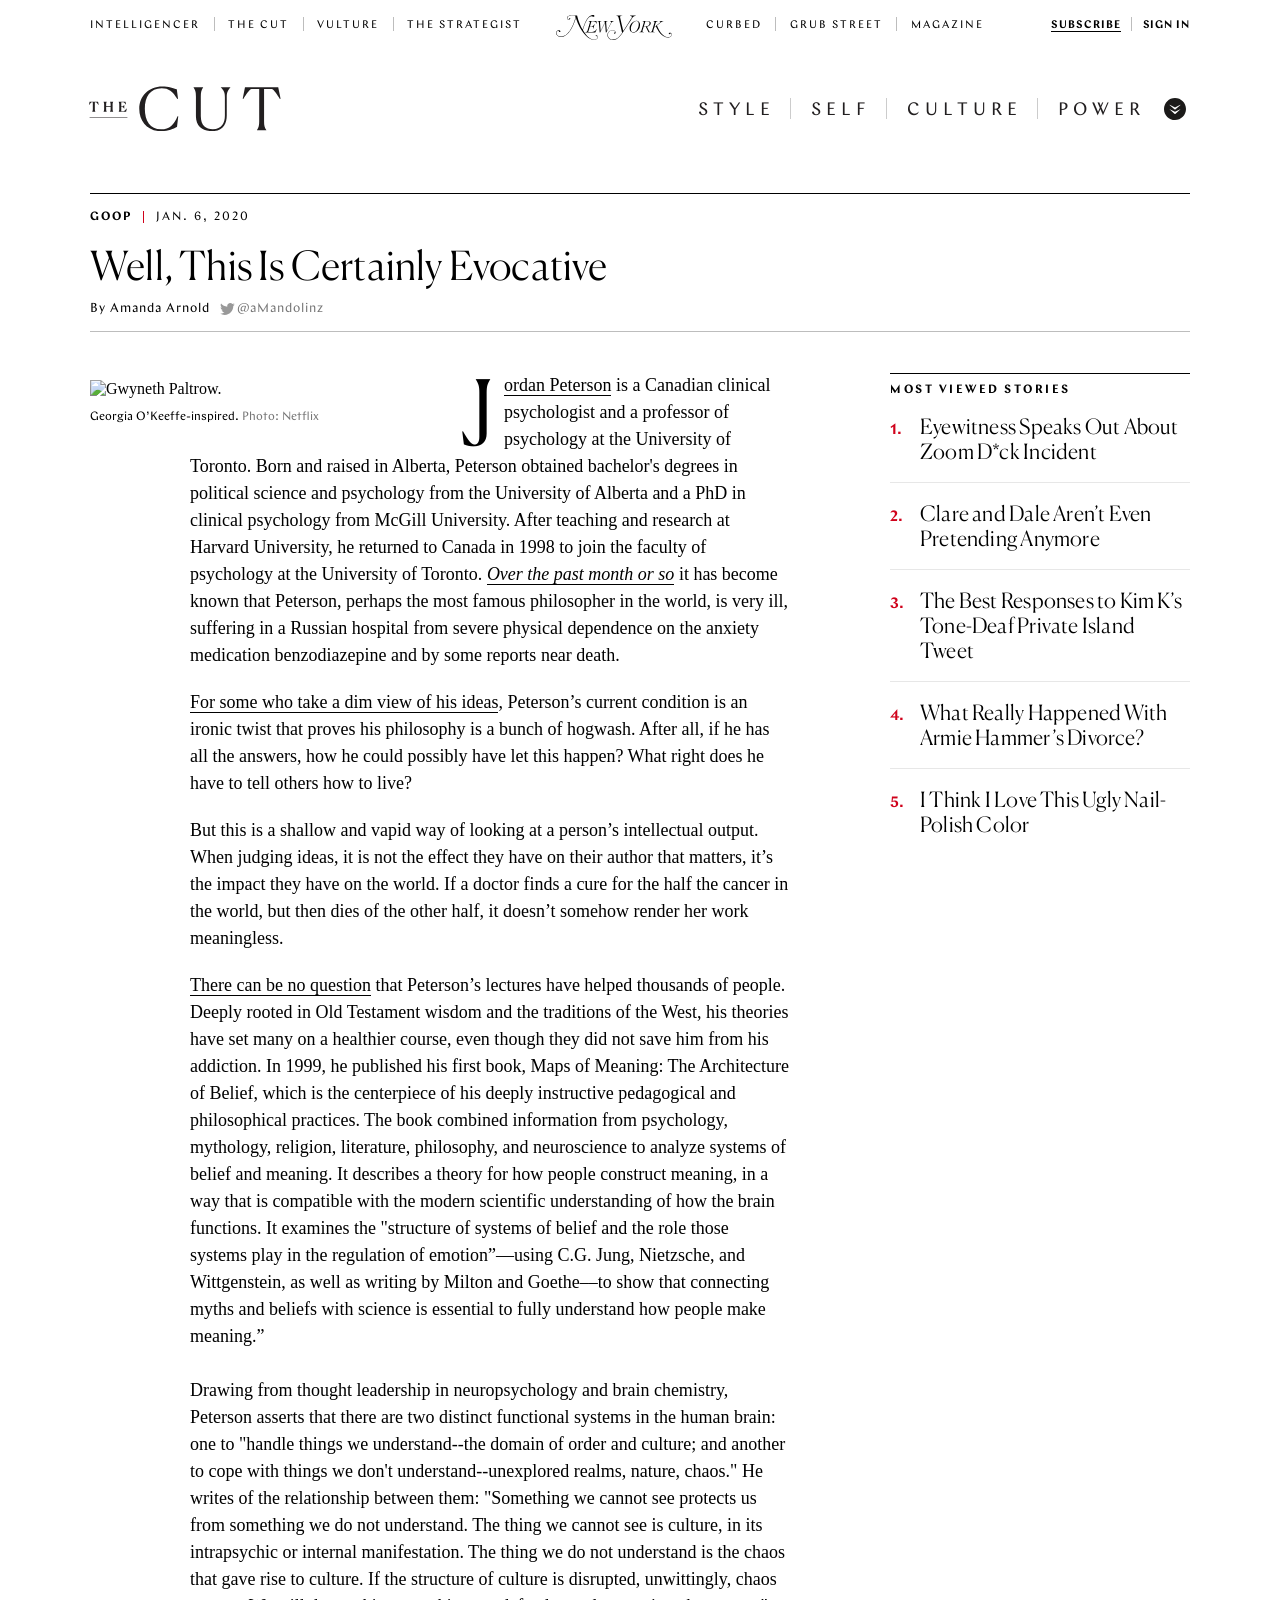
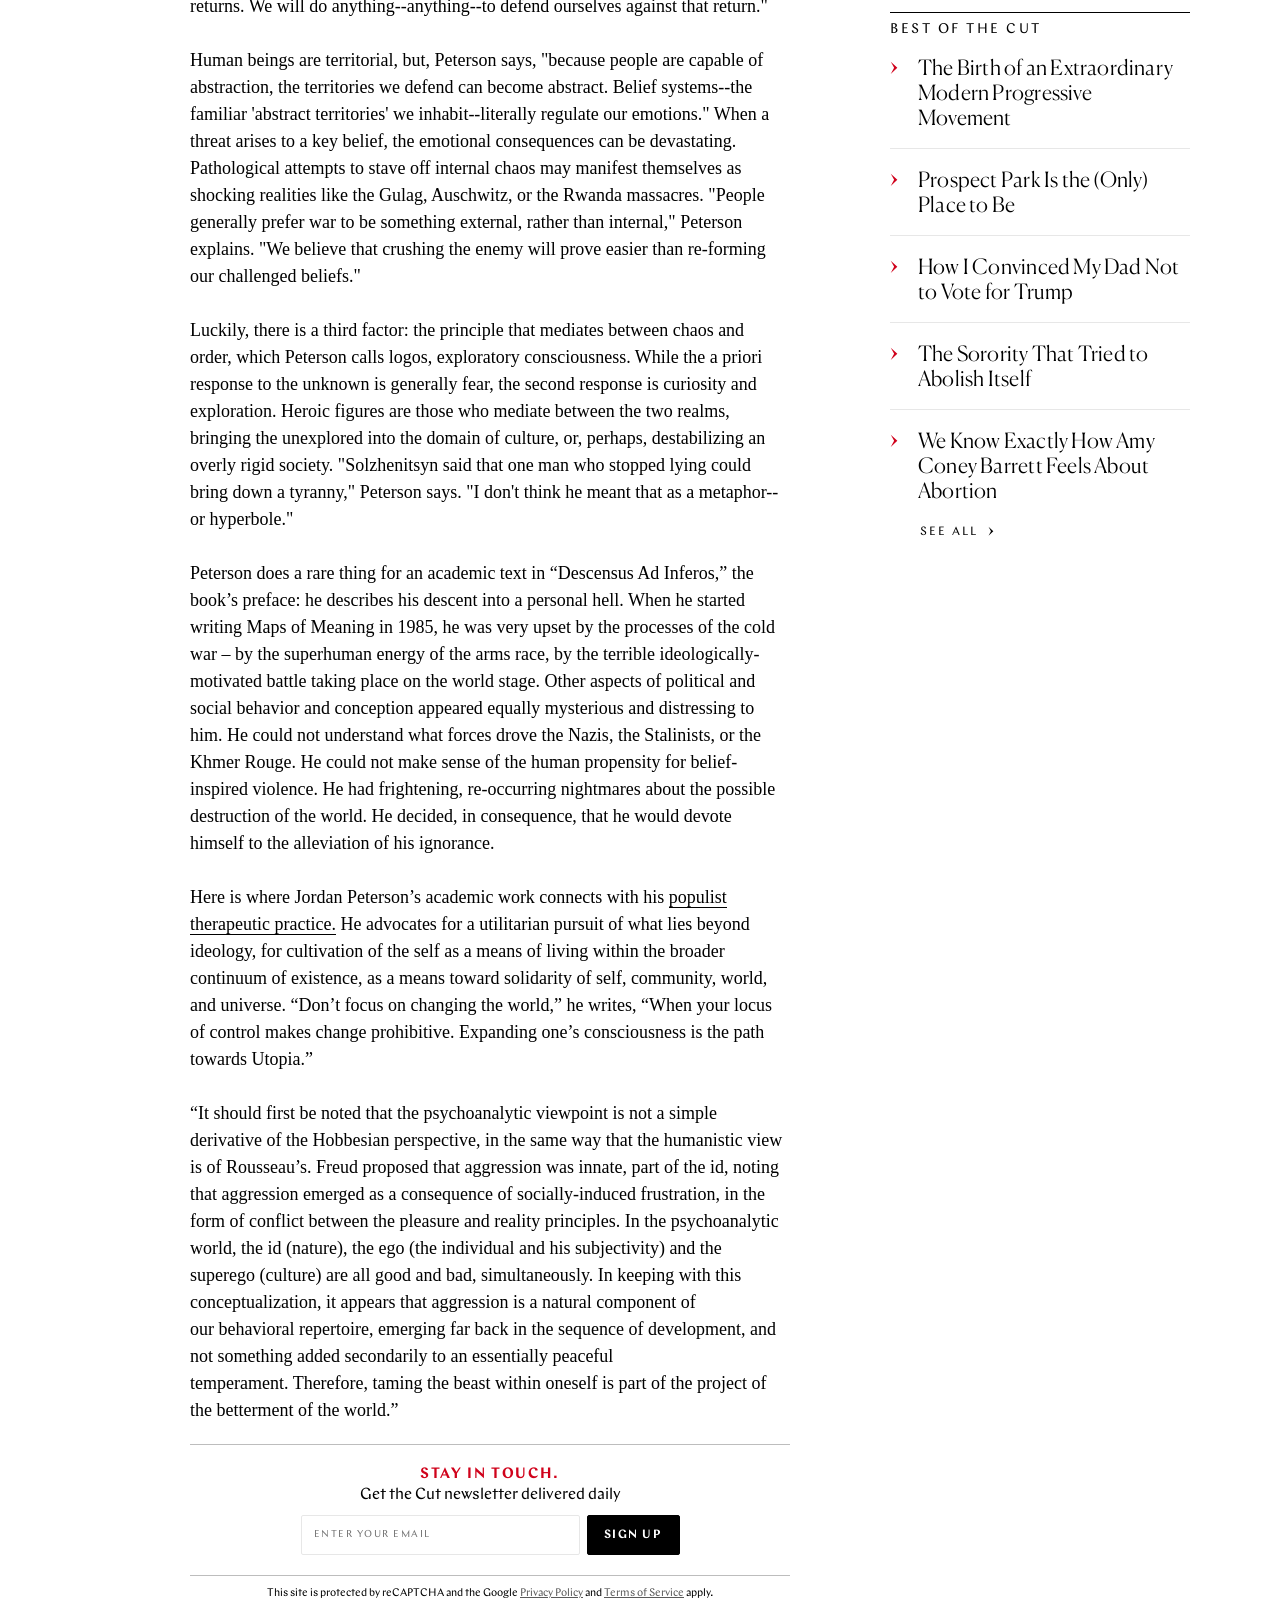
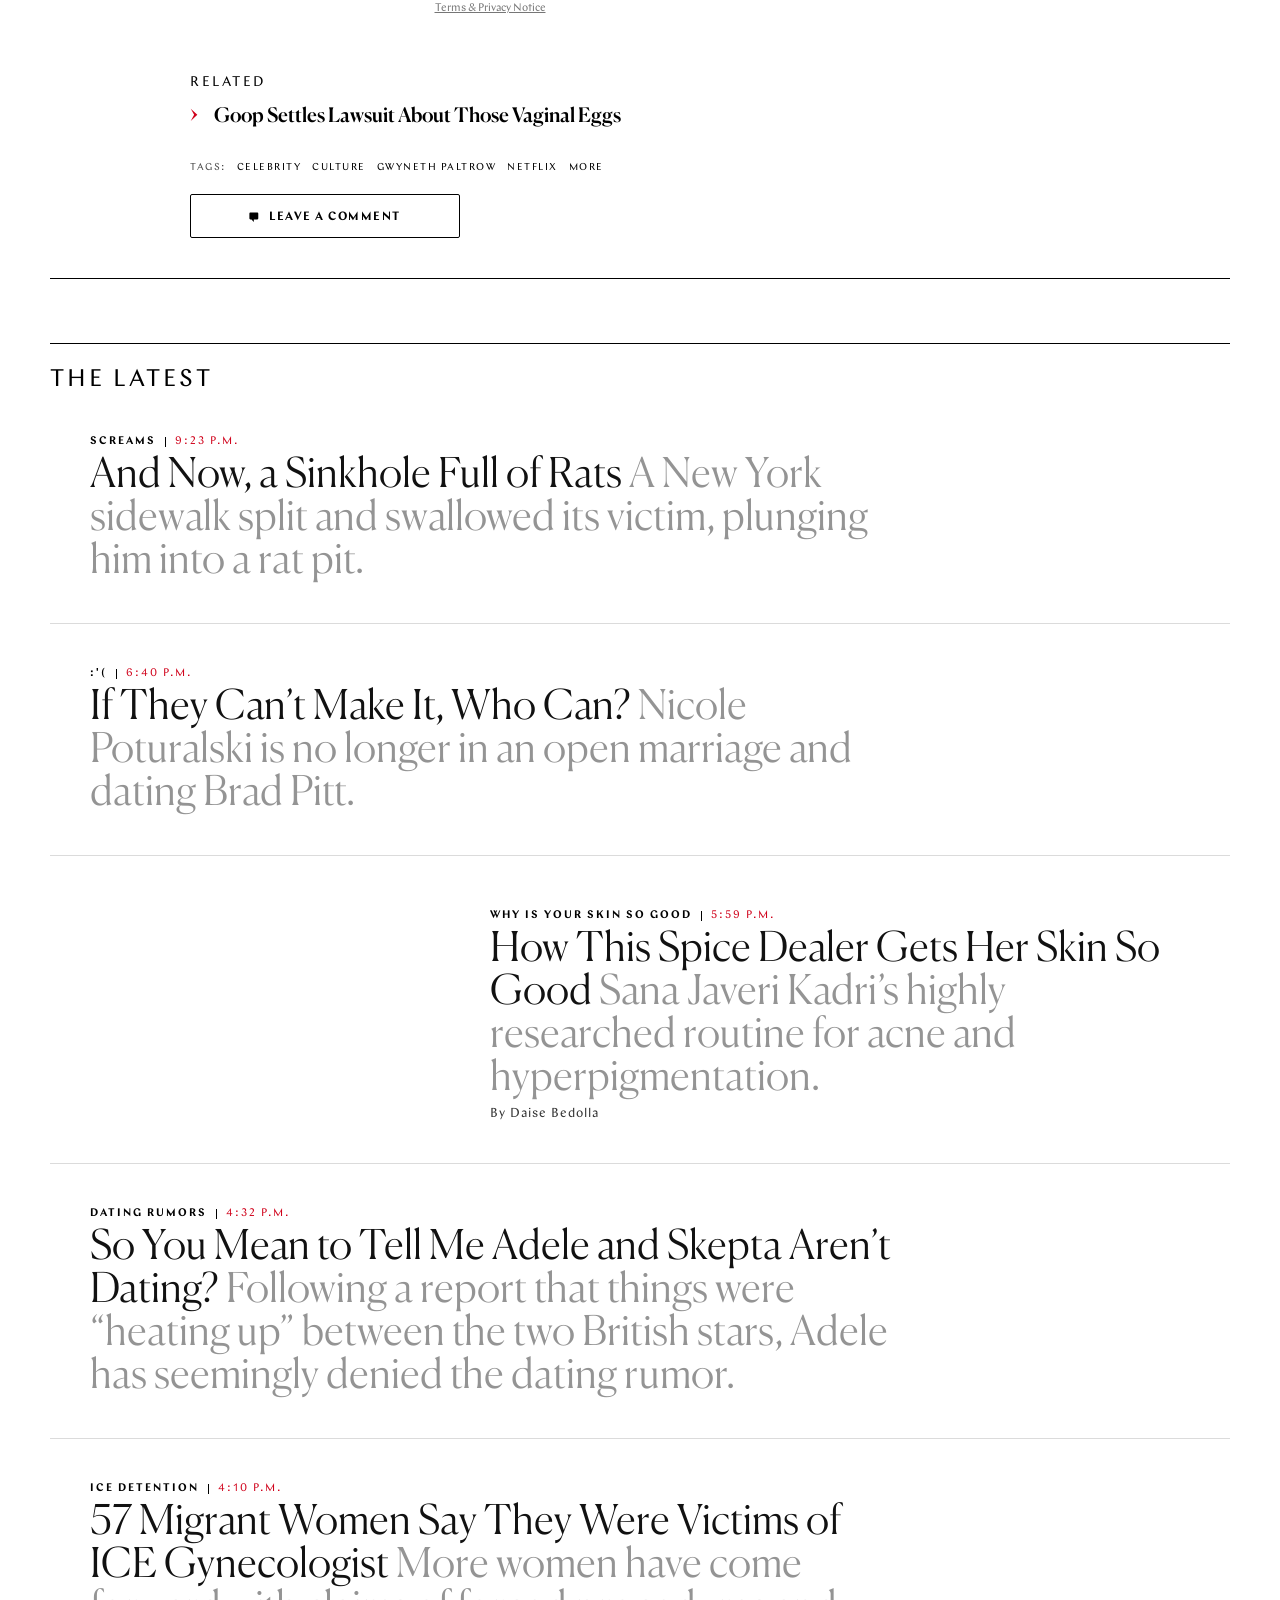
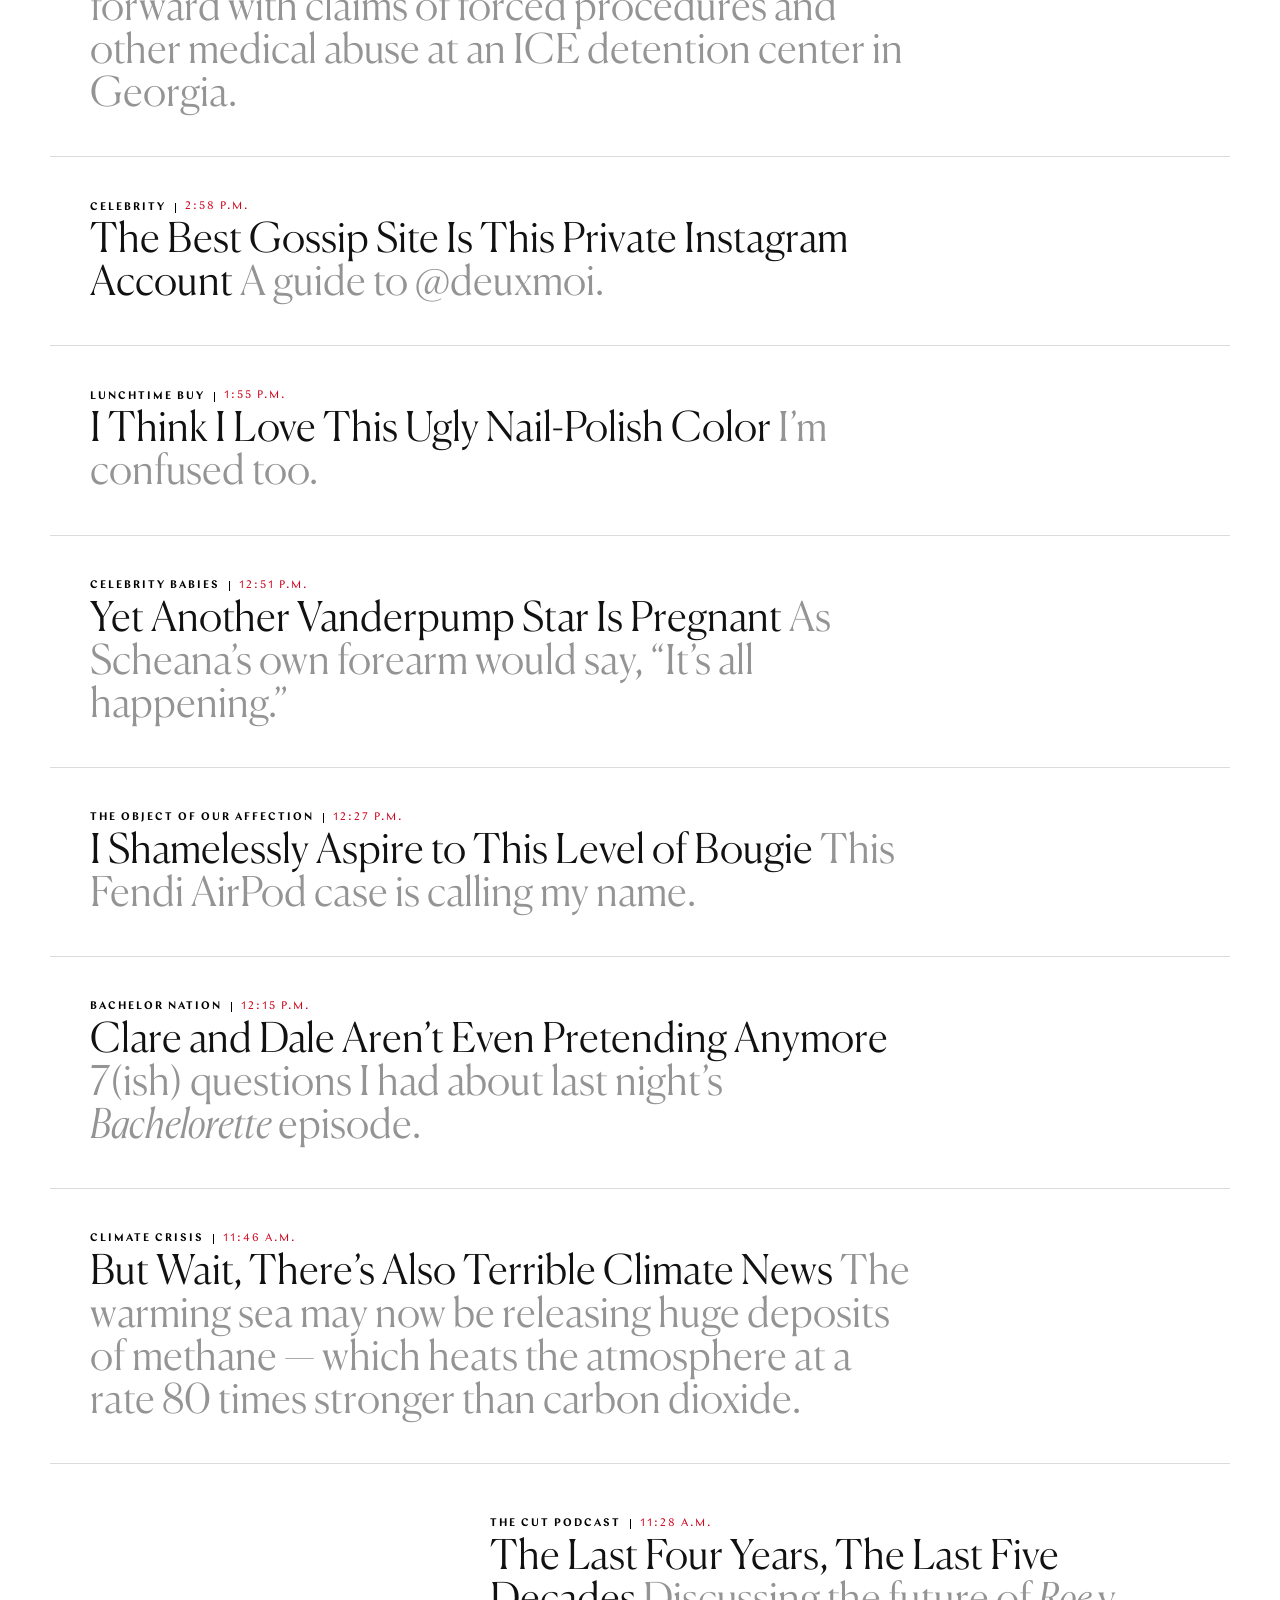
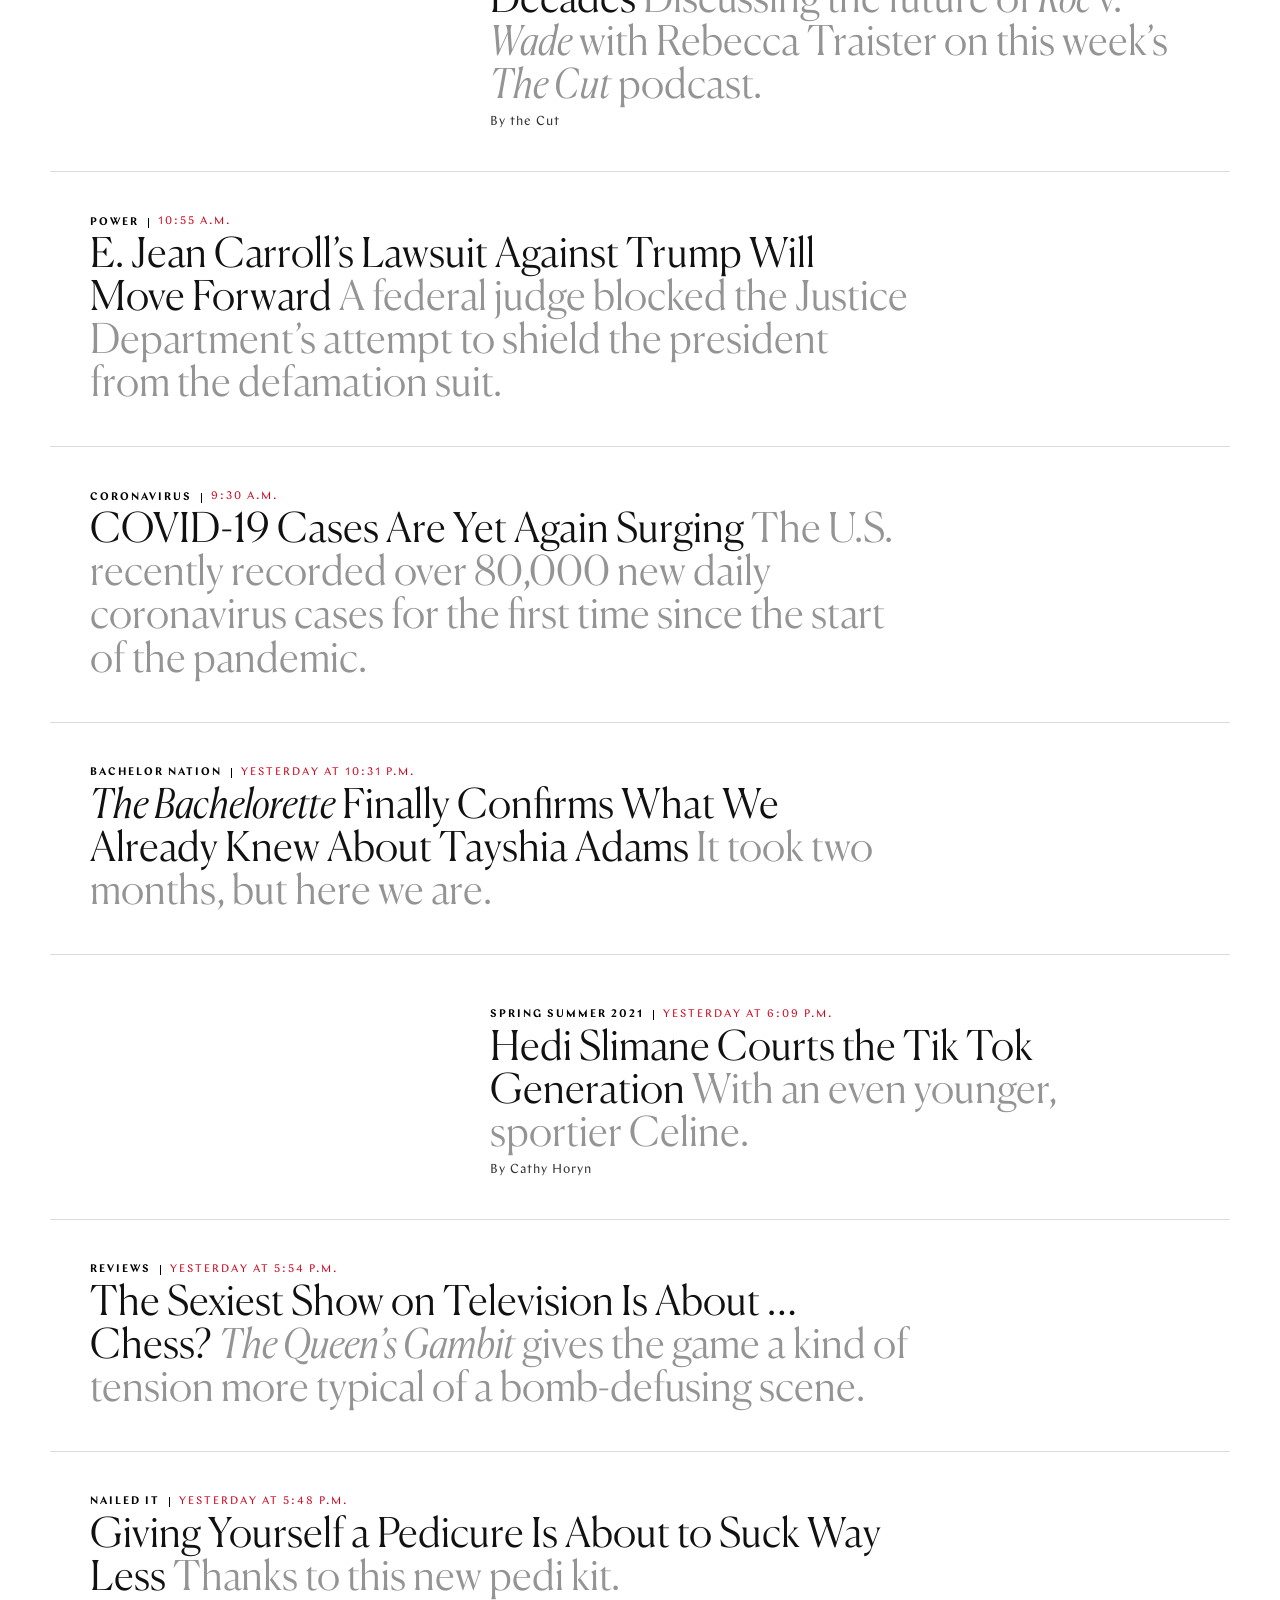
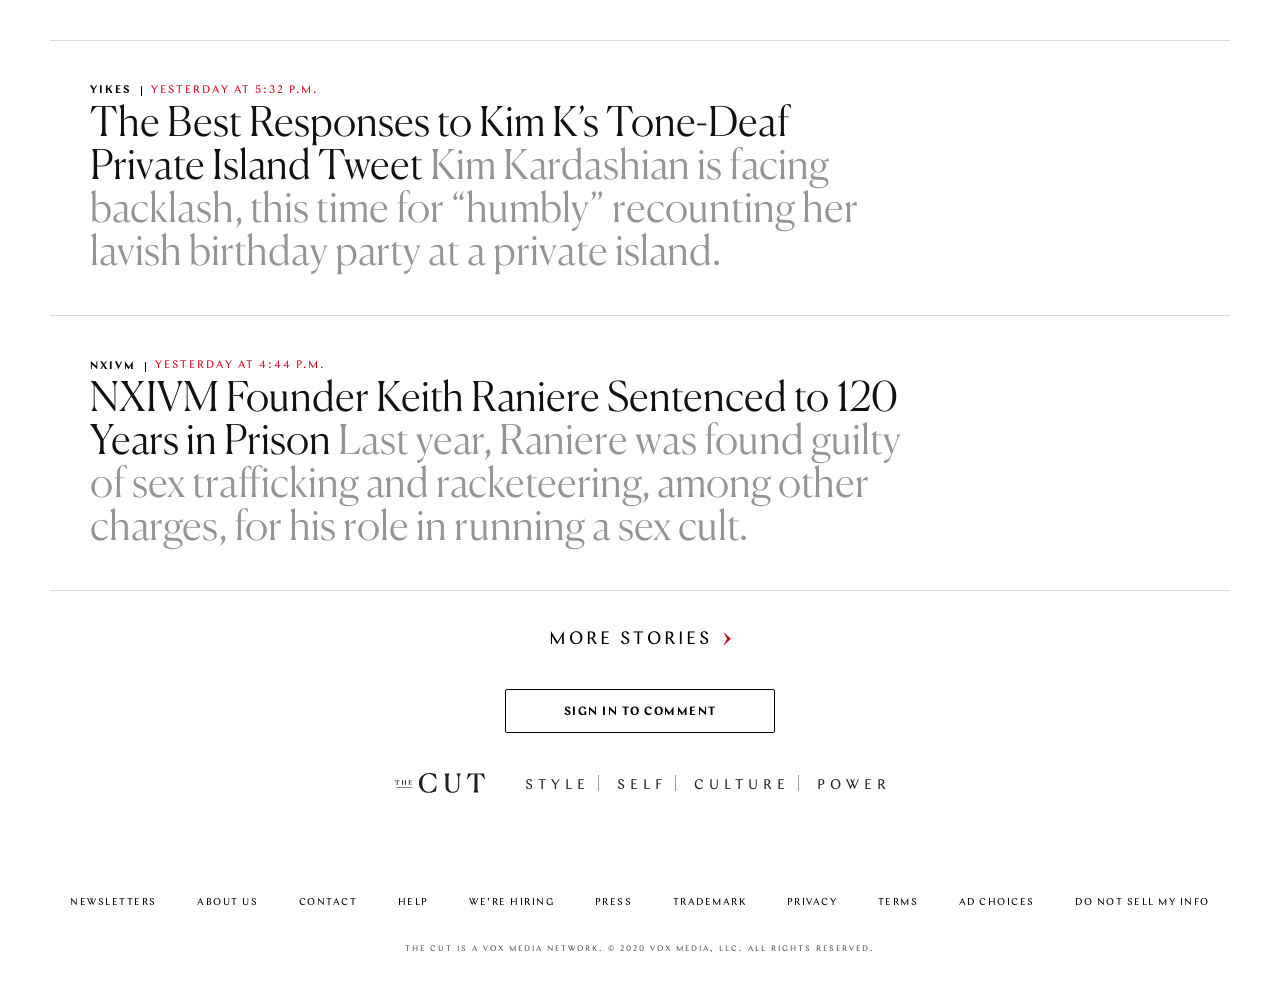
